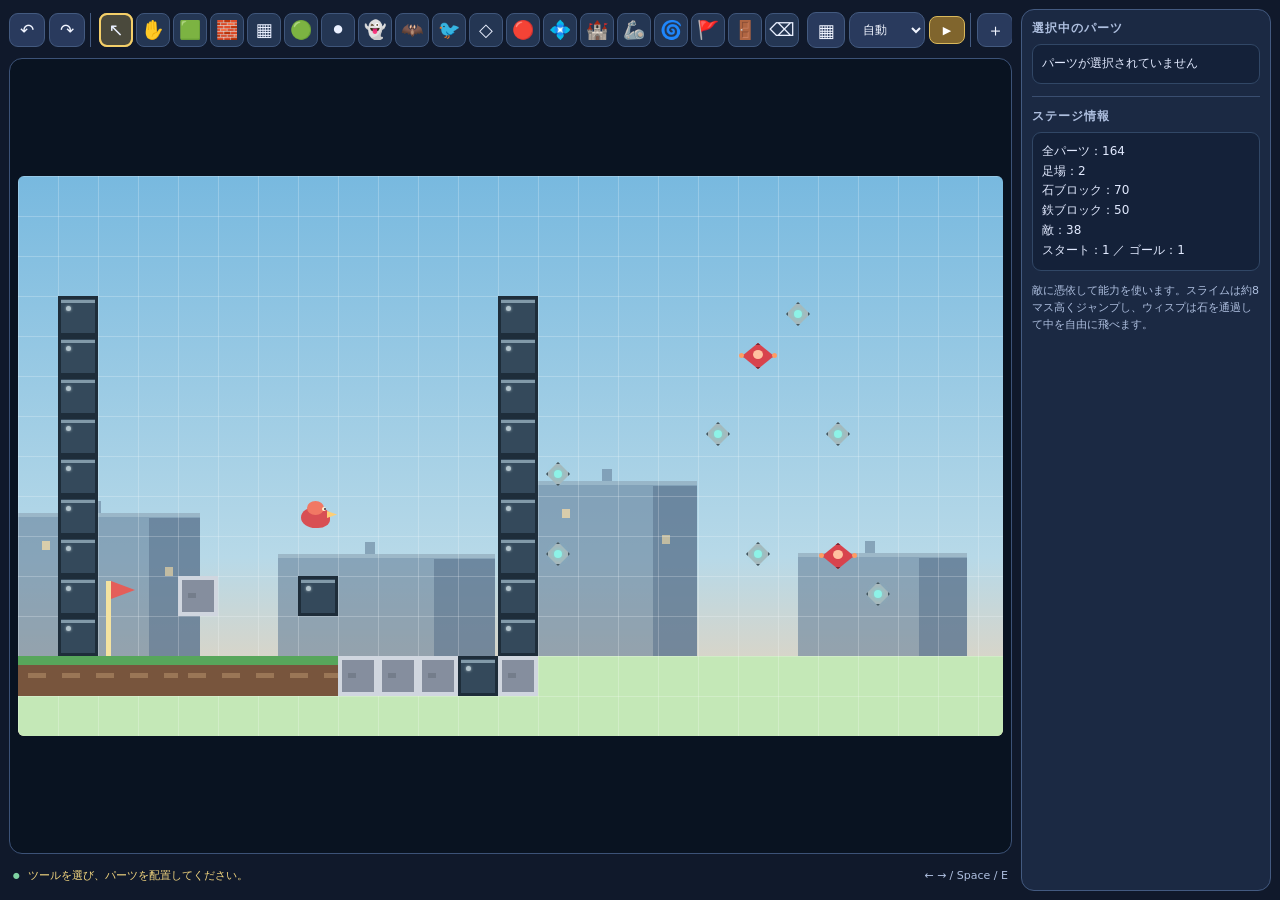
==== stage_editor.html @ 039266ab "壁の当たり判定、敵の追加" ====
<!DOCTYPE html>
<html lang="ja">
<head>
<meta charset="UTF-8">
<meta name="viewport" content="width=device-width,initial-scale=1,viewport-fit=cover">
<meta name="theme-color" content="#111a2d">
<title>ステージエディタ</title>
<style>
:root{
 --bg:#10192b;--panel:#1b2943;--panel2:#293a5d;--line:#435a80;--text:#f1f5ff;--muted:#aebfdf;
 --accent:#f4cf69;--accent-soft:#55492b;--danger:#a65c68;--toolbar-h:42px;--tool-size:54px;
}
*{box-sizing:border-box}
html,body{margin:0;width:100%;height:100%;min-height:100%;overflow:hidden;background:var(--bg);color:var(--text);font-family:system-ui,-apple-system,"Segoe UI",sans-serif;overscroll-behavior:none}
.layout{height:100vh;height:100dvh;height:var(--app-height,100vh)}
button,.filelabel,select,input{font:inherit}
button,.filelabel,select{background:var(--panel2);border:1px solid var(--line);color:var(--text);border-radius:10px;cursor:pointer; -webkit-tap-highlight-color:transparent}
button{display:inline-flex;align-items:center;justify-content:center;gap:7px;min-height:38px;padding:7px 11px;touch-action:manipulation}
button:hover,.filelabel:hover{background:#3a5079}
button:active{transform:translateY(1px)}
button.primary{background:#80652d;border-color:#d9b85b;color:#fff}
button.danger{border-color:var(--danger);color:#ffd9df}
button:disabled{opacity:.38;cursor:default}
select{padding:7px 9px;min-height:36px}
.icon-btn{width:40px;height:40px;padding:0;font-size:19px;border-radius:11px}
.icon-btn.primary{background:#80652d}
.layout{height:100vh;height:100dvh;height:var(--app-height,100vh);display:grid;grid-template-columns:minmax(0,1fr) 250px;gap:9px;padding:9px;max-width:1800px;margin:0 auto;min-height:0}
.panel{background:var(--panel);border:1px solid var(--line);border-radius:13px;padding:10px;min-width:0;min-height:0}
.panel h2{font-size:11px;letter-spacing:.08em;text-transform:uppercase;color:var(--muted);margin:2px 0 3px;text-align:center}
.tool-strip{display:flex;align-items:center;gap:3px;flex:0 0 auto;min-width:0;overflow-x:auto;overflow-y:hidden;scrollbar-width:none;overscroll-behavior-x:contain;padding:0 3px}
.tool-strip::-webkit-scrollbar{display:none}
.tool{width:34px;height:34px;min-height:34px;flex:none;padding:0;border-radius:8px;gap:0;font-size:17px;color:#eaf0ff;background:#243653;border-color:#3f567b}
.tool-icon{font-size:18px;line-height:1;display:block}
.tool.active{outline:2px solid var(--accent);outline-offset:-2px;background:#4a493c;border-color:#b89a4e;box-shadow:0 0 0 1px #b89a4e inset}
.workspace{display:grid;grid-template-rows:42px minmax(0,1fr) 30px;gap:7px;min-width:0;min-height:0}
.workspace-toolbar{display:flex;align-items:center;gap:5px;min-width:0;flex-wrap:nowrap;overflow-x:auto;overflow-y:hidden;scrollbar-width:none;overscroll-behavior-x:contain}
.workspace-toolbar::-webkit-scrollbar{display:none}
.workspace-toolbar>*{flex:none}
.workspace-toolbar .icon-btn{width:36px;height:34px;min-height:34px;font-size:17px;border-radius:9px;flex:none}
.toolbar-group{display:flex;align-items:center;gap:4px;flex:none}
.history-group{padding-right:5px;border-right:1px solid #435a80}
.view-controls{gap:4px}
.utility-actions{gap:3px;padding-left:6px;border-left:1px solid #435a80}
.zoom-select{font-size:12px;min-width:76px}
.grid-toggle{height:36px;width:38px;border:1px solid var(--line);border-radius:9px;display:grid;place-items:center;background:var(--panel2);cursor:pointer;position:relative;font-size:18px}
.grid-toggle input{position:absolute;opacity:0;width:1px;height:1px}
.grid-toggle:has(input:not(:checked)){opacity:.5}
.canvas-wrap{background:#091321;border:1px solid #3c5277;border-radius:13px;padding:8px;overflow:hidden;min-height:0;display:flex;align-items:flex-start;justify-content:flex-start;position:relative;touch-action:none;}
.canvas-wrap.test-mode{padding:0;align-items:center;justify-content:center;background:#08111f}
.canvas-wrap.test-mode canvas{margin:0!important;cursor:default;border-radius:6px}
canvas{display:block;max-width:none;image-rendering:pixelated;border-radius:6px;touch-action:none;cursor:crosshair;flex:none}
#editorDom{display:block;position:relative;max-width:none;flex:none;overflow:hidden;border-radius:6px;background:linear-gradient(180deg,#78b9df 0%,#b7d9e8 68%,#f0d2b2 100%);touch-action:none;user-select:none;-webkit-user-select:none;isolation:isolate}
#editorBootMessage{position:absolute;inset:0;display:flex;align-items:center;justify-content:center;color:#17324a;font-size:14px;font-weight:700;text-shadow:0 1px 0 #ffffff88;pointer-events:none}
.editor-world{position:absolute;left:0;top:0;transform-origin:0 0;pointer-events:none}
.editor-shape{position:absolute;box-sizing:border-box;pointer-events:none}
.canvas-wrap:not(.test-mode) canvas{display:none}
.canvas-wrap:not(.test-mode) #editorDom{display:block}
.canvas-wrap.test-mode canvas{display:block}
.canvas-wrap.test-mode #editorDom{display:none}
#notice{height:30px;min-width:0;display:flex;align-items:center;gap:8px;color:#f4d77f;font-size:11px;line-height:1.2;padding:0 4px;overflow:hidden}
#notice:before{content:"●";font-size:8px;color:#7fd3a3;flex:none}
.status-right{margin-left:auto;display:flex;align-items:center;gap:6px;flex:none}
.status-right .small{white-space:nowrap}
#testBtn,#stopTestBtn{min-height:28px;height:28px;padding:3px 10px;font-size:11px;border-radius:8px;white-space:nowrap}
#stopTestBtn{background:#b93648;border-color:#f07886;color:#fff;box-shadow:0 0 0 1px #7f2634 inset}
#stopTestBtn:hover{background:#d1495b;border-color:#ff9aa4}
#stopTestBtn:active{background:#982b3c}
.right{display:flex;flex-direction:column;gap:12px;overflow:auto}
.layout.inspector-collapsed{grid-template-columns:minmax(0,1fr) 0}
.layout.inspector-collapsed .right{display:none}
.right h2{text-align:left;font-size:12px;margin:0 0 7px}
.stat{background:#142139;border:1px solid #314766;border-radius:9px;padding:9px;margin-top:6px;font-size:12px;line-height:1.65;color:#e2eaff}
.section{padding-top:11px;border-top:1px solid #3a4e70}
.small{font-size:11px;color:var(--muted);line-height:1.55}
input[type=number],input[type=text]{width:100%;background:#101b30;color:#fff;border:1px solid var(--line);border-radius:8px;padding:9px;min-height:38px}
label.field{display:block;font-size:11px;color:var(--muted);margin:10px 0 4px}
.settings-panel{position:fixed;z-index:30;top:calc(var(--toolbar-h) + 8px);left:12px;width:290px;max-height:calc(100vh - var(--toolbar-h) - 24px);max-height:calc(100dvh - var(--toolbar-h) - 24px);overflow:auto;box-shadow:0 14px 46px #0009;display:none}
body.settings-open .settings-panel{display:block}
.settings-panel h2{text-align:left;font-size:13px;margin:0 0 10px;color:var(--text)}
.setting-actions{display:grid;grid-template-columns:1fr;gap:7px;margin-top:9px}
#resizeBtn{width:100%}
#editorHelp{margin-top:14px;padding-top:12px;border-top:1px solid #3a4e70}
#editorHelp p{margin:0}
.hidden{display:none!important}
.sr-only{position:absolute!important;width:1px!important;height:1px!important;padding:0!important;margin:-1px!important;overflow:hidden!important;clip:rect(0,0,0,0)!important;white-space:nowrap!important;border:0!important}
.touch-controls{display:none;position:fixed;z-index:25;left:10px;right:10px;bottom:calc(48px + env(safe-area-inset-bottom));justify-content:space-between;pointer-events:none}
.touch-controls button{pointer-events:auto;width:49px;height:48px;min-height:48px;border-radius:14px;background:#182945eF;border-color:#7188b0;font-size:19px;box-shadow:0 4px 14px #0006}
.touch-controls .move-pad{display:flex;flex-direction:column;gap:5px}
.touch-controls .move-row{display:flex;gap:7px}
.touch-controls .action-pad{display:flex;gap:7px}
body.touch-device .touch-controls:not(.hidden){display:flex}
@media(max-width:1050px) and (min-width:701px){.layout{grid-template-columns:minmax(0,1fr) 215px;gap:7px;padding:7px}.right{padding:9px}}
@media(max-width:700px), (orientation:landscape) and (max-height:520px){
 :root{--toolbar-h:40px}
 .icon-btn{width:36px;height:36px;min-height:36px;border-radius:9px;font-size:17px}
 .layout{height:100dvh;grid-template-columns:minmax(0,1fr);grid-template-rows:minmax(0,1fr);grid-template-areas:"workspace";gap:0;padding:0;max-width:none}
 .workspace{grid-area:workspace;grid-template-rows:40px minmax(0,1fr) 31px;gap:4px;padding:5px 6px 3px}
 .workspace-toolbar{gap:3px}
 .workspace-toolbar .icon-btn{width:31px;height:31px;min-height:31px;font-size:15px}
 .history-group{padding-right:3px;gap:2px}
 .tool-strip{gap:2px;padding:0 2px}
 .tool{width:29px;height:30px;min-height:30px;border-radius:7px}
 .tool-icon{font-size:16px}
 .view-controls{gap:3px}
 .zoom-select{height:34px;min-height:34px;min-width:67px;padding:5px 6px;font-size:11px}
 .grid-toggle{width:34px;height:34px;font-size:16px}
 .canvas-wrap{border-radius:9px;padding:5px;justify-content:flex-start;align-items:center}
 #notice{height:31px;font-size:10px;padding:0 2px;gap:5px}
 #testBtn,#stopTestBtn{height:27px;min-height:27px;padding:2px 7px;font-size:10px}
 .status-right .small{display:none}
 .right{display:none;position:fixed;z-index:35;top:calc(var(--toolbar-h) + 8px);right:8px;bottom:calc(78px + env(safe-area-inset-bottom));left:8px;border-radius:14px;padding:14px;box-shadow:0 18px 50px #000a;background:#1b2943;overflow:auto}
 body.inspector-open .right{display:flex}
 .settings-panel{top:calc(var(--toolbar-h) + 8px);left:8px;right:8px;bottom:calc(78px + env(safe-area-inset-bottom));width:auto;max-height:none;border-radius:14px;padding:14px}
 body.inspector-open .settings-panel{display:none}
 body.settings-open .right{display:none}
 .touch-controls{position:fixed;z-index:25;left:10px;right:10px;bottom:calc(80px + env(safe-area-inset-bottom));display:flex;justify-content:space-between;pointer-events:none}
 .touch-controls button{pointer-events:auto;width:49px;height:48px;min-height:48px;border-radius:14px;background:#182945eF;border-color:#7188b0;font-size:19px;box-shadow:0 4px 14px #0006}
 .touch-controls .move-pad{display:flex;flex-direction:column;gap:5px}.touch-controls .move-row{display:flex;gap:7px}
 .touch-controls .action-pad{display:flex;gap:7px}
}

@media (orientation:landscape) and (max-height:520px){
 :root{--toolbar-h:34px;--tool-size:52px}
 .icon-btn{width:32px;height:32px;min-height:32px;font-size:15px}
 .layout{grid-template-rows:minmax(0,1fr)}
 .workspace{grid-template-rows:34px minmax(0,1fr) 24px;gap:3px;padding:3px 5px 2px}
 .workspace-toolbar .icon-btn{width:29px;height:29px;min-height:29px;font-size:14px}
 .history-group{padding-right:2px;gap:2px}
 .tool-strip{gap:2px;padding:0 1px}
 .tool{width:27px;height:28px;min-height:28px;border-radius:6px}
 .tool-icon{font-size:15px}
 .zoom-select{height:31px;min-height:31px;min-width:62px;font-size:10px}
 .grid-toggle{width:31px;height:31px;font-size:15px}
 .canvas-wrap{padding:4px;border-radius:8px;align-items:flex-start;justify-content:flex-start}
 #notice{height:24px;font-size:9px}
 #testBtn,#stopTestBtn{height:24px;min-height:24px;padding:2px 6px;font-size:9px}
 .right{bottom:calc(65px + env(safe-area-inset-bottom))}
 .settings-panel{bottom:calc(65px + env(safe-area-inset-bottom))}
 .touch-controls{bottom:calc(64px + env(safe-area-inset-bottom))}
 .touch-controls button{width:43px;height:42px;min-height:42px;font-size:17px}
}
@media(max-width:370px){.toolbar-group{gap:2px}.zoom-select{min-width:57px;padding-left:4px;padding-right:4px}.utility-actions{gap:2px;padding-left:4px}}
</style>
</head>
<body>
<main class="layout" id="layoutRoot">
 <section class="workspace">
  <div class="workspace-toolbar">
   <div class="toolbar-group history-group">
    <button id="undoBtn" class="icon-btn" title="元に戻す" aria-label="元に戻す">↶</button>
    <button id="redoBtn" class="icon-btn" title="やり直す" aria-label="やり直す">↷</button>
   </div>
   <div class="tool-strip" id="tools" role="toolbar" aria-label="配置ツール">
   <button class="tool tool-icon-btn active" data-tool="select" title="選択・移動" aria-label="選択・移動"><span class="tool-icon">↖</span><span class="sr-only">選択</span></button>
   <button class="tool tool-icon-btn" data-tool="hand" title="キャンバス移動" aria-label="キャンバス移動"><span class="tool-icon">✋</span><span class="sr-only">移動</span></button>
   <button class="tool tool-icon-btn" data-tool="platform" title="地面・足場" aria-label="地面・足場"><span class="tool-icon">🟩</span><span class="sr-only">足場</span></button>
   <button class="tool tool-icon-btn" data-tool="stone" title="石ブロック" aria-label="石ブロック"><span class="tool-icon">🧱</span><span class="sr-only">石</span></button><button class="tool tool-icon-btn" data-tool="bossWall" title="鉄ブロック" aria-label="鉄ブロック"><span class="tool-icon">▦</span><span class="sr-only">鉄ブロック</span></button>
   <button class="tool tool-icon-btn" data-tool="beetle" title="スライム（味方）" aria-label="スライム"><span class="tool-icon">🟢</span><span class="sr-only">スライム</span></button><button class="tool tool-icon-btn" data-tool="enemySlime" title="敵スライム" aria-label="敵スライム"><span class="tool-icon">⚫</span><span class="sr-only">敵スライム</span></button>
   <button class="tool tool-icon-btn" data-tool="wisp" title="ウィスプ（味方）" aria-label="ウィスプ"><span class="tool-icon">👻</span><span class="sr-only">ウィスプ</span></button><button class="tool tool-icon-btn" data-tool="bat" title="コウモリ" aria-label="コウモリ"><span class="tool-icon">🦇</span><span class="sr-only">コウモリ</span></button><button class="tool tool-icon-btn" data-tool="bird" title="赤い鳥" aria-label="赤い鳥"><span class="tool-icon">🐦</span><span class="sr-only">赤い鳥</span></button><button class="tool tool-icon-btn" data-tool="drone" title="ドローン" aria-label="ドローン"><span class="tool-icon">◇</span><span class="sr-only">ドローン</span></button><button class="tool tool-icon-btn" data-tool="redDrone" title="赤色ドローン" aria-label="赤色ドローン"><span class="tool-icon">🔴</span><span class="sr-only">赤ドローン</span></button><button class="tool tool-icon-btn" data-tool="bigDrone" title="大型ドローン" aria-label="大型ドローン"><span class="tool-icon">💠</span><span class="sr-only">大型ドローン</span></button><button class="tool tool-icon-btn" data-tool="boss" title="ボス：機械要塞" aria-label="ボス：機械要塞"><span class="tool-icon">🏰</span><span class="sr-only">機械要塞ボス</span></button><button class="tool tool-icon-btn" data-tool="armorBoss" title="ボス：アーマー" aria-label="ボス：アーマー"><span class="tool-icon">🦾</span><span class="sr-only">アーマー</span></button><button class="tool tool-icon-btn" data-tool="bossDoor" title="ボス部屋の入口" aria-label="ボス部屋の入口"><span class="tool-icon">🌀</span><span class="sr-only">ボス入口</span></button>
   <button class="tool tool-icon-btn" data-tool="start" title="スタート" aria-label="スタート"><span class="tool-icon">🚩</span><span class="sr-only">開始</span></button>
   <button class="tool tool-icon-btn" data-tool="goal" title="ゴール" aria-label="ゴール"><span class="tool-icon">🚪</span><span class="sr-only">ゴール</span></button>
   <button class="tool tool-icon-btn" data-tool="erase" title="消しゴム" aria-label="消しゴム"><span class="tool-icon">⌫</span><span class="sr-only">削除</span></button>
  
   </div>
   <div class="toolbar-group view-controls">
    <label class="grid-toggle" title="グリッド表示" aria-label="グリッド表示">▦<input id="gridToggle" type="checkbox" checked></label>
    <select id="zoom" class="zoom-select" aria-label="表示倍率"><option value="auto">自動</option><option value="1">100%</option><option value="0.8">80%</option><option value="0.6">60%</option></select>
    <button id="testBtn" class="icon-btn primary" title="テストプレイ" aria-label="テストプレイ">▶</button>
    <button id="stopTestBtn" class="icon-btn hidden" title="編集に戻る" aria-label="編集に戻る">■</button>
   </div>
   <div class="toolbar-group utility-actions" aria-label="ステージ操作">
    <button id="newBtn" class="icon-btn" title="新規ステージ" aria-label="新規ステージ">＋</button>
    <button id="loadTrigger" class="icon-btn" title="JSONを読み込む" aria-label="JSONを読み込む">📂</button>
    <button id="saveBtn" class="icon-btn primary" title="JSONを書き出す" aria-label="JSONを書き出す">💾</button>
    <button id="settingsToggle" class="icon-btn" title="ステージ設定" aria-label="ステージ設定">⚙</button>
    <button id="inspectorToggle" class="icon-btn" title="パーツ情報" aria-label="パーツ情報">▤</button>
   </div>
   <input id="loadFile" type="file" accept=".json,application/json" class="hidden">
  </div>
  <div class="canvas-wrap" id="canvasWrap">
   <canvas id="editor" width="600" height="560" aria-hidden="true"></canvas>
   <div id="editorDom" role="img" aria-label="ステージ編集キャンバス">
    <div id="editorBootMessage">ステージを読み込んでいます…</div>
   </div>
  </div>
  <div id="notice"><span id="noticeText">ツールを選び、パーツを配置してください。</span><div class="status-right"><span class="small">← → / Space / E</span></div></div>
 </section>
 <aside class="panel right" id="inspectorPanel">
  <div>
   <h2>選択中のパーツ</h2>
   <div id="selectionInfo" class="stat">パーツが選択されていません</div>
   <div id="props" class="hidden">
    <label class="field" for="propX">X座標（マス）</label><input type="number" id="propX" min="0">
    <label class="field" for="propY">Y座標（マス）</label><input type="number" id="propY" min="0">
    <label class="field" for="propW">横幅（マス）</label><input type="number" id="propW" min="1">
    <label class="field" for="propH">高さ（マス）</label><input type="number" id="propH" min="1">
    <button id="applyProps" style="width:100%;margin-top:9px">変更を適用</button>
    <button id="deleteSelected" class="danger" style="width:100%;margin-top:7px">このパーツを削除</button>
   </div>
  </div>
  <div class="section"><h2>ステージ情報</h2><div class="stat" id="stats"></div>
   <p class="small">敵に憑依して能力を使います。スライムは約8マス高くジャンプし、ウィスプは石を通過して中を自由に飛べます。</p>
  </div>
 </aside>
</main>
<aside class="panel settings-panel" id="settingsPanel">
 <h2>ステージ設定</h2>
 <label class="field" for="stageName">ステージ名</label><input id="stageName" type="text" value="空中" maxlength="40">
 <label class="field" for="worldWidth">横幅（マス）</label><input id="worldWidth" type="number" min="30" max="150" value="150">
 <div class="setting-actions"><button id="resizeBtn">横幅を適用</button></div>
 <div id="editorHelp"><h2>編集のヒント</h2><p class="small">足場・ブロック・敵を選んでタップすると配置。選択ツールでパーツをドラッグして移動。空白部分をドラッグすると画面をスクロールできます。スタートとゴールは各1つです。</p></div>
</aside>
<div class="touch-controls hidden" id="touchControls" aria-label="テストプレイ操作">
 <div class="move-pad"><div class="move-row"><button data-key="ArrowLeft" aria-label="左">◀</button><button data-key="ArrowRight" aria-label="右">▶</button></div><div class="move-row"><button data-key="ArrowUp" aria-label="上">▲</button><button data-key="ArrowDown" aria-label="下">▼</button></div></div>
 <div class="action-pad"><button data-key="KeyE" aria-label="憑依">E</button><button data-key="Space" aria-label="向き固定／ジャンプ">⤒</button></div>
</div>
<script>
(()=>{
const cv=document.getElementById('editor'),wrap=document.getElementById('canvasWrap'),editorDom=document.getElementById('editorDom'),CELL=40,ROWS=14;
let ctx=null,editorBooted=false;
let editorViewportWidth=600;
const $=id=>document.getElementById(id);
// Touch controls follow input capability, not viewport width or desktop-mode user-agent hints.
const touchMedia=window.matchMedia?window.matchMedia('(any-pointer: coarse)'):null;
const hasTouchInput=Number(navigator.maxTouchPoints||0)>0||('ontouchstart' in window)||!!(touchMedia&&touchMedia.matches);
if(hasTouchInput)document.body.classList.add('touch-device');
// Learn the input type at runtime too, for tablets/WebViews that report touch capability late.
window.addEventListener('pointerdown',e=>{if(e.pointerType==='touch')document.body.classList.add('touch-device');},{passive:true});
window.addEventListener('touchstart',()=>document.body.classList.add('touch-device'),{passive:true,once:true});
let cols=150,tool='select',items=[],selected=null,drag=null,pan=null,history=[],future=[],test=false,keys={},cam=0,camY=0,effectiveZoom=1,cameraTouched=false;
// Test play mirrors the shipped game runtime (960x540 world viewport).
const GAME_W=960,GAME_H=540,GAME_FALL_ZONE_Y=12*CELL;let gameWorldW=3000,gamePlatforms=[],gameBlocks=[],gameEnemies=[],gameDecorations=[],gamePlayer=null,gamePossessed=null,gameGoal=null,gameBossDoors=[],gameBossBounds=null,gameInBossRoom=false,gameRoomEntryTimer=0,gameStart={x:70,y:420},gameCamera=0,gameWon=false,gameHintTimer=0,gameShots=[],gameEnemyShots=[],gameBlastEffects=[],gameFireTimer=0,gameAccumulator=0,gamePreviousTimestamp=null,gameMessage='敵の近くで E / 憑依',gameStageTitle='空中';
const defaults=()=>[
  {
    "id": 14,
    "type": "drone",
    "x": 51,
    "y": 6,
    "w": 1,
    "h": 1
  },
  {
    "id": 15,
    "type": "start",
    "x": 2,
    "y": 10,
    "w": 1,
    "h": 2
  },
  {
    "id": 17,
    "type": "platform",
    "x": 0,
    "y": 12,
    "w": 4,
    "h": 1
  },
  {
    "id": 18,
    "type": "platform",
    "x": 4,
    "y": 12,
    "w": 4,
    "h": 1
  },
  {
    "id": 19,
    "type": "bird",
    "x": 7,
    "y": 8,
    "w": 1,
    "h": 1
  },
  {
    "id": 21,
    "type": "drone",
    "x": 13,
    "y": 7,
    "w": 1,
    "h": 1
  },
  {
    "id": 23,
    "type": "drone",
    "x": 13,
    "y": 9,
    "w": 1,
    "h": 1
  },
  {
    "id": 24,
    "type": "drone",
    "x": 19,
    "y": 3,
    "w": 1,
    "h": 1
  },
  {
    "id": 25,
    "type": "drone",
    "x": 20,
    "y": 6,
    "w": 1,
    "h": 1
  },
  {
    "id": 26,
    "type": "drone",
    "x": 17,
    "y": 6,
    "w": 1,
    "h": 1
  },
  {
    "id": 27,
    "type": "drone",
    "x": 18,
    "y": 9,
    "w": 1,
    "h": 1
  },
  {
    "id": 28,
    "type": "drone",
    "x": 21,
    "y": 10,
    "w": 1,
    "h": 1
  },
  {
    "id": 31,
    "type": "stone",
    "x": 25,
    "y": 11,
    "w": 1,
    "h": 1
  },
  {
    "id": 32,
    "type": "stone",
    "x": 25,
    "y": 12,
    "w": 1,
    "h": 1
  },
  {
    "id": 33,
    "type": "stone",
    "x": 25,
    "y": 10,
    "w": 1,
    "h": 1
  },
  {
    "id": 34,
    "type": "stone",
    "x": 25,
    "y": 9,
    "w": 1,
    "h": 1
  },
  {
    "id": 35,
    "type": "stone",
    "x": 25,
    "y": 8,
    "w": 1,
    "h": 1
  },
  {
    "id": 36,
    "type": "stone",
    "x": 25,
    "y": 7,
    "w": 1,
    "h": 1
  },
  {
    "id": 37,
    "type": "stone",
    "x": 25,
    "y": 6,
    "w": 1,
    "h": 1
  },
  {
    "id": 38,
    "type": "stone",
    "x": 25,
    "y": 3,
    "w": 1,
    "h": 1
  },
  {
    "id": 39,
    "type": "stone",
    "x": 25,
    "y": 2,
    "w": 1,
    "h": 1
  },
  {
    "id": 40,
    "type": "stone",
    "x": 25,
    "y": 0,
    "w": 1,
    "h": 1
  },
  {
    "id": 41,
    "type": "stone",
    "x": 25,
    "y": 1,
    "w": 1,
    "h": 1
  },
  {
    "id": 42,
    "type": "stone",
    "x": 28,
    "y": 1,
    "w": 1,
    "h": 1
  },
  {
    "id": 43,
    "type": "stone",
    "x": 29,
    "y": 1,
    "w": 1,
    "h": 1
  },
  {
    "id": 44,
    "type": "stone",
    "x": 30,
    "y": 1,
    "w": 1,
    "h": 1
  },
  {
    "id": 45,
    "type": "stone",
    "x": 28,
    "y": 2,
    "w": 1,
    "h": 1
  },
  {
    "id": 46,
    "type": "stone",
    "x": 28,
    "y": 4,
    "w": 1,
    "h": 1
  },
  {
    "id": 47,
    "type": "stone",
    "x": 28,
    "y": 5,
    "w": 1,
    "h": 1
  },
  {
    "id": 48,
    "type": "stone",
    "x": 28,
    "y": 6,
    "w": 1,
    "h": 1
  },
  {
    "id": 49,
    "type": "stone",
    "x": 28,
    "y": 7,
    "w": 1,
    "h": 1
  },
  {
    "id": 50,
    "type": "stone",
    "x": 25,
    "y": 13,
    "w": 1,
    "h": 1
  },
  {
    "id": 51,
    "type": "stone",
    "x": 28,
    "y": 13,
    "w": 1,
    "h": 1
  },
  {
    "id": 52,
    "type": "stone",
    "x": 28,
    "y": 12,
    "w": 1,
    "h": 1
  },
  {
    "id": 53,
    "type": "stone",
    "x": 28,
    "y": 11,
    "w": 1,
    "h": 1
  },
  {
    "id": 54,
    "type": "stone",
    "x": 34,
    "y": 13,
    "w": 1,
    "h": 1
  },
  {
    "id": 55,
    "type": "stone",
    "x": 34,
    "y": 12,
    "w": 1,
    "h": 1
  },
  {
    "id": 56,
    "type": "stone",
    "x": 34,
    "y": 11,
    "w": 1,
    "h": 1
  },
  {
    "id": 57,
    "type": "stone",
    "x": 34,
    "y": 9,
    "w": 1,
    "h": 1
  },
  {
    "id": 58,
    "type": "stone",
    "x": 34,
    "y": 10,
    "w": 1,
    "h": 1
  },
  {
    "id": 59,
    "type": "stone",
    "x": 34,
    "y": 9,
    "w": 1,
    "h": 1
  },
  {
    "id": 60,
    "type": "stone",
    "x": 34,
    "y": 7,
    "w": 1,
    "h": 1
  },
  {
    "id": 61,
    "type": "stone",
    "x": 34,
    "y": 8,
    "w": 1,
    "h": 1
  },
  {
    "id": 62,
    "type": "stone",
    "x": 34,
    "y": 6,
    "w": 1,
    "h": 1
  },
  {
    "id": 63,
    "type": "stone",
    "x": 34,
    "y": 5,
    "w": 1,
    "h": 1
  },
  {
    "id": 64,
    "type": "stone",
    "x": 31,
    "y": 1,
    "w": 1,
    "h": 1
  },
  {
    "id": 65,
    "type": "stone",
    "x": 32,
    "y": 1,
    "w": 1,
    "h": 1
  },
  {
    "id": 66,
    "type": "stone",
    "x": 33,
    "y": 0,
    "w": 1,
    "h": 1
  },
  {
    "id": 67,
    "type": "stone",
    "x": 33,
    "y": 1,
    "w": 1,
    "h": 1
  },
  {
    "id": 68,
    "type": "stone",
    "x": 40,
    "y": 6,
    "w": 1,
    "h": 1
  },
  {
    "id": 69,
    "type": "stone",
    "x": 40,
    "y": 7,
    "w": 1,
    "h": 1
  },
  {
    "id": 70,
    "type": "stone",
    "x": 40,
    "y": 8,
    "w": 1,
    "h": 1
  },
  {
    "id": 71,
    "type": "stone",
    "x": 40,
    "y": 9,
    "w": 1,
    "h": 1
  },
  {
    "id": 72,
    "type": "stone",
    "x": 40,
    "y": 9,
    "w": 1,
    "h": 1
  },
  {
    "id": 73,
    "type": "stone",
    "x": 40,
    "y": 10,
    "w": 1,
    "h": 1
  },
  {
    "id": 74,
    "type": "stone",
    "x": 40,
    "y": 5,
    "w": 1,
    "h": 1
  },
  {
    "id": 75,
    "type": "stone",
    "x": 40,
    "y": 0,
    "w": 1,
    "h": 1
  },
  {
    "id": 76,
    "type": "stone",
    "x": 40,
    "y": 1,
    "w": 1,
    "h": 1
  },
  {
    "id": 77,
    "type": "stone",
    "x": 40,
    "y": 2,
    "w": 1,
    "h": 1
  },
  {
    "id": 78,
    "type": "stone",
    "x": 40,
    "y": 3,
    "w": 1,
    "h": 1
  },
  {
    "id": 79,
    "type": "stone",
    "x": 40,
    "y": 4,
    "w": 1,
    "h": 1
  },
  {
    "id": 81,
    "type": "drone",
    "x": 29,
    "y": 3,
    "w": 1,
    "h": 1
  },
  {
    "id": 82,
    "type": "drone",
    "x": 29,
    "y": 9,
    "w": 1,
    "h": 1
  },
  {
    "id": 83,
    "type": "drone",
    "x": 31,
    "y": 8,
    "w": 1,
    "h": 1
  },
  {
    "id": 84,
    "type": "drone",
    "x": 32,
    "y": 6,
    "w": 1,
    "h": 1
  },
  {
    "id": 86,
    "type": "drone",
    "x": 33,
    "y": 4,
    "w": 1,
    "h": 1
  },
  {
    "id": 87,
    "type": "drone",
    "x": 39,
    "y": 4,
    "w": 1,
    "h": 1
  },
  {
    "id": 88,
    "type": "drone",
    "x": 37,
    "y": 6,
    "w": 1,
    "h": 1
  },
  {
    "id": 89,
    "type": "drone",
    "x": 38,
    "y": 8,
    "w": 1,
    "h": 1
  },
  {
    "id": 93,
    "type": "drone",
    "x": 47,
    "y": 4,
    "w": 1,
    "h": 1
  },
  {
    "id": 94,
    "type": "drone",
    "x": 49,
    "y": 9,
    "w": 1,
    "h": 1
  },
  {
    "id": 95,
    "type": "drone",
    "x": 47,
    "y": 8,
    "w": 1,
    "h": 1
  },
  {
    "id": 96,
    "type": "drone",
    "x": 50,
    "y": 4,
    "w": 1,
    "h": 1
  },
  {
    "id": 99,
    "type": "drone",
    "x": 53,
    "y": 8,
    "w": 1,
    "h": 1
  },
  {
    "id": 103,
    "type": "drone",
    "x": 55,
    "y": 9,
    "w": 1,
    "h": 1
  },
  {
    "id": 104,
    "type": "drone",
    "x": 52,
    "y": 10,
    "w": 1,
    "h": 1
  },
  {
    "id": 105,
    "type": "drone",
    "x": 50,
    "y": 12,
    "w": 1,
    "h": 1
  },
  {
    "id": 107,
    "type": "stone",
    "x": 41,
    "y": 4,
    "w": 1,
    "h": 1
  },
  {
    "id": 108,
    "type": "stone",
    "x": 42,
    "y": 4,
    "w": 1,
    "h": 1
  },
  {
    "id": 109,
    "type": "stone",
    "x": 43,
    "y": 4,
    "w": 1,
    "h": 1
  },
  {
    "id": 110,
    "type": "stone",
    "x": 44,
    "y": 4,
    "w": 1,
    "h": 1
  },
  {
    "id": 111,
    "type": "stone",
    "x": 58,
    "y": 1,
    "w": 1,
    "h": 1
  },
  {
    "id": 112,
    "type": "stone",
    "x": 58,
    "y": 2,
    "w": 1,
    "h": 1
  },
  {
    "id": 113,
    "type": "stone",
    "x": 58,
    "y": 3,
    "w": 1,
    "h": 1
  },
  {
    "id": 119,
    "type": "stone",
    "x": 58,
    "y": 8,
    "w": 1,
    "h": 1
  },
  {
    "id": 120,
    "type": "stone",
    "x": 58,
    "y": 9,
    "w": 1,
    "h": 1
  },
  {
    "id": 121,
    "type": "stone",
    "x": 58,
    "y": 10,
    "w": 1,
    "h": 1
  },
  {
    "id": 122,
    "type": "stone",
    "x": 58,
    "y": 12,
    "w": 1,
    "h": 1
  },
  {
    "id": 123,
    "type": "stone",
    "x": 58,
    "y": 13,
    "w": 1,
    "h": 1
  },
  {
    "id": 124,
    "type": "stone",
    "x": 58,
    "y": 11,
    "w": 1,
    "h": 1
  },
  {
    "id": 125,
    "type": "stone",
    "x": 58,
    "y": 0,
    "w": 1,
    "h": 1
  },
  {
    "id": 127,
    "type": "redDrone",
    "x": 18,
    "y": 4,
    "w": 1,
    "h": 1
  },
  {
    "id": 128,
    "type": "redDrone",
    "x": 20,
    "y": 9,
    "w": 1,
    "h": 1
  },
  {
    "id": 129,
    "type": "bigDrone",
    "x": 25,
    "y": 4,
    "w": 2,
    "h": 2
  },
  {
    "id": 130,
    "type": "redDrone",
    "x": 31,
    "y": 5,
    "w": 1,
    "h": 1
  },
  {
    "id": 131,
    "type": "redDrone",
    "x": 37,
    "y": 3,
    "w": 1,
    "h": 1
  },
  {
    "id": 132,
    "type": "bigDrone",
    "x": 40,
    "y": 11,
    "w": 2,
    "h": 2
  },
  {
    "id": 133,
    "type": "stone",
    "x": 40,
    "y": 13,
    "w": 1,
    "h": 1
  },
  {
    "id": 134,
    "type": "redDrone",
    "x": 51,
    "y": 3,
    "w": 1,
    "h": 1
  },
  {
    "id": 135,
    "type": "redDrone",
    "x": 51,
    "y": 7,
    "w": 1,
    "h": 1
  },
  {
    "id": 136,
    "type": "redDrone",
    "x": 48,
    "y": 11,
    "w": 1,
    "h": 1
  },
  {
    "id": 137,
    "type": "bigDrone",
    "x": 53,
    "y": 5,
    "w": 2,
    "h": 2
  },
  {
    "id": 138,
    "type": "bigDrone",
    "x": 58,
    "y": 4,
    "w": 2,
    "h": 2
  },
  {
    "id": 139,
    "type": "bigDrone",
    "x": 58,
    "y": 6,
    "w": 2,
    "h": 2
  },
  {
    "id": 143,
    "type": "bossWall",
    "x": 115,
    "y": 0,
    "w": 30,
    "h": 1
  },
  {
    "id": 144,
    "type": "bossWall",
    "x": 115,
    "y": 0,
    "w": 1,
    "h": 6
  },
  {
    "id": 146,
    "type": "bossWall",
    "x": 145,
    "y": 0,
    "w": 1,
    "h": 12
  },
  {
    "id": 152,
    "type": "bossDoor",
    "x": 68,
    "y": 9,
    "w": 2,
    "h": 3
  },
  {
    "id": 153,
    "type": "bossWall",
    "x": 71,
    "y": 11,
    "w": 1,
    "h": 1
  },
  {
    "id": 154,
    "type": "bossWall",
    "x": 71,
    "y": 10,
    "w": 1,
    "h": 1
  },
  {
    "id": 155,
    "type": "bossWall",
    "x": 71,
    "y": 9,
    "w": 1,
    "h": 1
  },
  {
    "id": 156,
    "type": "bossWall",
    "x": 71,
    "y": 8,
    "w": 1,
    "h": 1
  },
  {
    "id": 157,
    "type": "bossWall",
    "x": 71,
    "y": 7,
    "w": 1,
    "h": 1
  },
  {
    "id": 158,
    "type": "bossWall",
    "x": 71,
    "y": 6,
    "w": 1,
    "h": 1
  },
  {
    "id": 159,
    "type": "bossWall",
    "x": 71,
    "y": 5,
    "w": 1,
    "h": 1
  },
  {
    "id": 160,
    "type": "bossWall",
    "x": 71,
    "y": 0,
    "w": 1,
    "h": 1
  },
  {
    "id": 161,
    "type": "bossWall",
    "x": 71,
    "y": 1,
    "w": 1,
    "h": 1
  },
  {
    "id": 162,
    "type": "bossWall",
    "x": 71,
    "y": 2,
    "w": 1,
    "h": 1
  },
  {
    "id": 163,
    "type": "bossWall",
    "x": 71,
    "y": 3,
    "w": 1,
    "h": 1
  },
  {
    "id": 164,
    "type": "bossWall",
    "x": 71,
    "y": 4,
    "w": 1,
    "h": 1
  },
  {
    "id": 165,
    "type": "bossWall",
    "x": 115,
    "y": 6,
    "w": 1,
    "h": 1
  },
  {
    "id": 166,
    "type": "bossWall",
    "x": 115,
    "y": 8,
    "w": 1,
    "h": 1
  },
  {
    "id": 167,
    "type": "bossWall",
    "x": 115,
    "y": 9,
    "w": 1,
    "h": 1
  },
  {
    "id": 168,
    "type": "bossWall",
    "x": 115,
    "y": 7,
    "w": 1,
    "h": 1
  },
  {
    "id": 169,
    "type": "bossWall",
    "x": 115,
    "y": 10,
    "w": 1,
    "h": 1
  },
  {
    "id": 170,
    "type": "bossWall",
    "x": 115,
    "y": 11,
    "w": 1,
    "h": 1
  },
  {
    "id": 173,
    "type": "boss",
    "x": 129,
    "y": 5,
    "w": 4,
    "h": 4
  },
  {
    "id": 174,
    "type": "bossWall",
    "x": 115,
    "y": 12,
    "w": 1,
    "h": 1
  },
  {
    "id": 175,
    "type": "bossWall",
    "x": 115,
    "y": 13,
    "w": 1,
    "h": 1
  },
  {
    "id": 176,
    "type": "bossWall",
    "x": 145,
    "y": 12,
    "w": 1,
    "h": 1
  },
  {
    "id": 177,
    "type": "bossWall",
    "x": 145,
    "y": 13,
    "w": 1,
    "h": 1
  },
  {
    "id": 178,
    "type": "bossDoor",
    "x": 119,
    "y": 5,
    "w": 2,
    "h": 3
  },
  {
    "id": 179,
    "type": "goal",
    "x": 148,
    "y": 5,
    "w": 2,
    "h": 3
  },
  {
    "id": 186,
    "type": "bossWall",
    "x": 71,
    "y": 12,
    "w": 1,
    "h": 1
  },
  {
    "id": 187,
    "type": "bossWall",
    "x": 71,
    "y": 13,
    "w": 1,
    "h": 1
  },
  {
    "id": 189,
    "type": "bossWall",
    "x": 68,
    "y": 12,
    "w": 1,
    "h": 1
  },
  {
    "id": 190,
    "type": "bossWall",
    "x": 69,
    "y": 12,
    "w": 1,
    "h": 1
  },
  {
    "id": 191,
    "type": "bossWall",
    "x": 1,
    "y": 11,
    "w": 1,
    "h": 1
  },
  {
    "id": 192,
    "type": "bossWall",
    "x": 1,
    "y": 10,
    "w": 1,
    "h": 1
  },
  {
    "id": 193,
    "type": "bossWall",
    "x": 1,
    "y": 9,
    "w": 1,
    "h": 1
  },
  {
    "id": 194,
    "type": "bossWall",
    "x": 1,
    "y": 8,
    "w": 1,
    "h": 1
  },
  {
    "id": 195,
    "type": "bossWall",
    "x": 1,
    "y": 7,
    "w": 1,
    "h": 1
  },
  {
    "id": 196,
    "type": "bossWall",
    "x": 1,
    "y": 6,
    "w": 1,
    "h": 1
  },
  {
    "id": 197,
    "type": "bossWall",
    "x": 1,
    "y": 5,
    "w": 1,
    "h": 1
  },
  {
    "id": 198,
    "type": "bossWall",
    "x": 1,
    "y": 4,
    "w": 1,
    "h": 1
  },
  {
    "id": 199,
    "type": "bossWall",
    "x": 1,
    "y": 3,
    "w": 1,
    "h": 1
  },
  {
    "id": 200,
    "type": "stone",
    "x": 4,
    "y": 10,
    "w": 1,
    "h": 1
  },
  {
    "id": 202,
    "type": "bossWall",
    "x": 7,
    "y": 10,
    "w": 1,
    "h": 1
  },
  {
    "id": 203,
    "type": "stone",
    "x": 8,
    "y": 12,
    "w": 1,
    "h": 1
  },
  {
    "id": 204,
    "type": "stone",
    "x": 9,
    "y": 12,
    "w": 1,
    "h": 1
  },
  {
    "id": 205,
    "type": "stone",
    "x": 9,
    "y": 12,
    "w": 1,
    "h": 1
  },
  {
    "id": 206,
    "type": "stone",
    "x": 10,
    "y": 12,
    "w": 1,
    "h": 1
  },
  {
    "id": 207,
    "type": "stone",
    "x": 12,
    "y": 12,
    "w": 1,
    "h": 1
  },
  {
    "id": 208,
    "type": "bossWall",
    "x": 11,
    "y": 12,
    "w": 1,
    "h": 1
  },
  {
    "id": 209,
    "type": "bossWall",
    "x": 12,
    "y": 11,
    "w": 1,
    "h": 1
  },
  {
    "id": 210,
    "type": "bossWall",
    "x": 12,
    "y": 10,
    "w": 1,
    "h": 1
  },
  {
    "id": 211,
    "type": "bossWall",
    "x": 12,
    "y": 9,
    "w": 1,
    "h": 1
  },
  {
    "id": 212,
    "type": "bossWall",
    "x": 12,
    "y": 8,
    "w": 1,
    "h": 1
  },
  {
    "id": 213,
    "type": "bossWall",
    "x": 12,
    "y": 7,
    "w": 1,
    "h": 1
  },
  {
    "id": 214,
    "type": "bossWall",
    "x": 12,
    "y": 7,
    "w": 1,
    "h": 1
  },
  {
    "id": 215,
    "type": "bossWall",
    "x": 12,
    "y": 6,
    "w": 1,
    "h": 1
  },
  {
    "id": 216,
    "type": "bossWall",
    "x": 12,
    "y": 5,
    "w": 1,
    "h": 1
  },
  {
    "id": 217,
    "type": "bossWall",
    "x": 12,
    "y": 4,
    "w": 1,
    "h": 1
  },
  {
    "id": 218,
    "type": "bossWall",
    "x": 12,
    "y": 3,
    "w": 1,
    "h": 1
  }
];
items=defaults();let nextId=219;191;
function snapshot(){history.push(JSON.stringify(items));if(history.length>60)history.shift();future=[];}
function msg(t){$('noticeText').textContent=t;}
function setTool(t){tool=t;document.querySelectorAll('.tool').forEach(b=>b.classList.toggle('active',b.dataset.tool===t));editorDom.style.cursor=t==='hand'?'grab':'crosshair';if(t!=='select'&&selected){selected=null;renderProps();}draw();}
document.querySelectorAll('.tool').forEach(b=>b.onclick=()=>setTool(b.dataset.tool));
function typeName(t){return ({platform:'足場',stone:'石ブロック',bossWall:'鉄ブロック',boss:'機械要塞',armorBoss:'アーマー',beetle:'スライム',enemySlime:'敵スライム',wisp:'ウィスプ',bat:'コウモリ',bird:'赤い鳥',drone:'ドローン',redDrone:'赤色ドローン',bigDrone:'大型ドローン',bossDoor:'ボス入口',start:'スタート',goal:'ゴール'})[t]||t;}
function dimensions(it){return it.type==='boss'?{w:4,h:4}:it.type==='armorBoss'?{w:3,h:4}:it.type==='bigDrone'?{w:2,h:2}:it.type==='bossDoor'?{w:2,h:3}:['beetle','enemySlime','wisp','bird','bat','drone','redDrone'].includes(it.type)?{w:1,h:1}:it.type==='start'?{w:1,h:2}:it.type==='goal'?{w:2,h:3}:{w:it.w,h:it.h};}
function maxCam(){return Math.max(0,cols*CELL-editorViewportWidth);}
function visibleWorldHeight(){const style=getComputedStyle(wrap),py=parseFloat(style.paddingTop)||0;return Math.max(1,(wrap.clientHeight-py*2)/effectiveZoom);}
function maxCamY(){return Math.max(0,ROWS*CELL-visibleWorldHeight());}
function focusStart(){
 const start=items.find(i=>i.type==='start');
 if(!start){cam=0;camY=0;return;}
 // Keep the player in the upper-middle of the viewport and the starting floor visible.
 const playerCenterY=(start.y-1)*CELL+18;
 camY=Math.max(0,Math.min(maxCamY(),playerCenterY-visibleWorldHeight()*.42));
 cam=Math.max(0,Math.min(maxCam(),start.x*CELL-editorViewportWidth*.12));
}
function worldPos(e){const r=editorDom.getBoundingClientRect(),sx=editorViewportWidth/Math.max(1,r.width),sy=(ROWS*CELL)/Math.max(1,r.height);return {x:Math.floor(((e.clientX-r.left)*sx+cam)/CELL),y:Math.floor(((e.clientY-r.top)*sy+camY)/CELL)};}
function hit(x,y){for(let i=items.length-1;i>=0;i--){let a=items[i],d=dimensions(a);if(x>=a.x&&x<a.x+d.w&&y>=a.y&&y<a.y+d.h)return a;}return null;}
function choose(it){selected=it;renderProps();draw();}
function renderProps(){
 $('selectionInfo').textContent=selected?typeName(selected.type)+'（ID '+selected.id+'）':'パーツが選択されていません';
 $('props').classList.toggle('hidden',!selected);
 if(selected){$('propX').value=selected.x;$('propY').value=selected.y;$('propW').value=dimensions(selected).w;$('propH').value=dimensions(selected).h;}
 updateStats();
}
function updateStats(){
 const count=t=>items.filter(i=>i.type===t).length;
 $('stats').innerHTML=`全パーツ：${items.length}<br>足場：${count('platform')}<br>石ブロック：${count('stone')}<br>鉄ブロック：${count('bossWall')}<br>敵：${count('beetle')+count('enemySlime')+count('wisp')+count('bat')+count('bird')+count('drone')+count('redDrone')+count('bigDrone')+count('boss')+count('armorBoss')}<br>スタート：${count('start')} ／ ゴール：${count('goal')}`;
}
function clampItem(a){let d=dimensions(a);a.x=Math.max(0,Math.min(cols-d.w,a.x));a.y=Math.max(0,Math.min(ROWS-d.h,a.y));}
function panTo(valueX,valueY=camY){cameraTouched=true;cam=Math.max(0,Math.min(maxCam(),valueX));camY=Math.max(0,Math.min(maxCamY(),valueY));draw();}
function handlePointerDown(e){
 if(test)return;
 try{if(wrap.setPointerCapture&&e.pointerId!==undefined)wrap.setPointerCapture(e.pointerId);}catch(_){/* Pointer capture is unavailable in some embedded WebViews. */}
 if(tool==='hand'){pan={startX:e.clientX,startY:e.clientY,startCam:cam,startCamY:camY};editorDom.style.cursor='grabbing';return;}
 const p=worldPos(e);if(p.x<0||p.x>=cols||p.y<0||p.y>=ROWS)return;
 if(tool==='select'){
  const it=hit(p.x,p.y);
  if(it){choose(it);snapshot();drag={it,dx:p.x-it.x,dy:p.y-it.y};editorDom.style.cursor='grabbing';}
  else{choose(null);pan={startX:e.clientX,startY:e.clientY,startCam:cam,startCamY:camY};}
  return;
 }
 if(tool==='erase'){const it=hit(p.x,p.y);if(it){snapshot();items=items.filter(a=>a!==it);if(selected===it)choose(null);else draw();msg(typeName(it.type)+'を削除しました');}return;}
 snapshot();
 if(tool==='start'||tool==='goal')items=items.filter(a=>a.type!==tool);
 let obj={id:nextId++,type:tool,x:p.x,y:p.y,w:tool==='platform'?4:tool==='boss'?4:tool==='armorBoss'?3:tool==='bigDrone'?2:tool==='bossDoor'?2:1,h:tool==='platform'?1:tool==='boss'?4:tool==='armorBoss'?4:tool==='bigDrone'?2:tool==='bossDoor'?3:1};
 if(tool==='start')obj={...obj,w:1,h:2};
 if(tool==='goal')obj={...obj,w:2,h:3};
 if(tool==='platform'||tool==='stone'){obj.w=tool==='platform'?4:1;obj.h=1;}
 clampItem(obj);items.push(obj);choose(obj);msg(typeName(tool)+'を配置しました');
}
function handlePointerMove(e){
 if(drag){const p=worldPos(e);drag.it.x=p.x-drag.dx;drag.it.y=p.y-drag.dy;clampItem(drag.it);renderProps();draw();return;}
 if(pan){const r=editorDom.getBoundingClientRect(),scaleX=editorViewportWidth/Math.max(1,r.width),scaleY=(ROWS*CELL)/Math.max(1,r.height);panTo(pan.startCam-(e.clientX-pan.startX)*scaleX,pan.startCamY-(e.clientY-pan.startY)*scaleY);}
}
wrap.addEventListener('pointerdown',handlePointerDown);
wrap.addEventListener('pointermove',handlePointerMove);
function finishPointer(){drag=null;pan=null;editorDom.style.cursor=tool==='hand'?'grab':'crosshair';}
wrap.addEventListener('pointerup',finishPointer);wrap.addEventListener('pointercancel',finishPointer);
$('applyProps').onclick=()=>{if(!selected)return;snapshot();selected.x=+$('propX').value||0;selected.y=+$('propY').value||0;if(['platform','stone'].includes(selected.type)){selected.w=Math.max(1,+$('propW').value||1);selected.h=Math.max(1,+$('propH').value||1);}clampItem(selected);renderProps();draw();msg('パーツの設定を更新しました');};
function removeSelected(){if(!selected)return;snapshot();items=items.filter(a=>a!==selected);choose(null);msg('パーツを削除しました');}
$('deleteSelected').onclick=removeSelected;
$('undoBtn').onclick=()=>{if(!history.length)return;future.push(JSON.stringify(items));items=JSON.parse(history.pop());choose(null);msg('元に戻しました');};
$('redoBtn').onclick=()=>{if(!future.length)return;history.push(JSON.stringify(items));items=JSON.parse(future.pop());choose(null);msg('やり直しました');};
$('newBtn').onclick=()=>{if(!confirm('現在のステージを初期状態に戻しますか？'))return;snapshot();items=defaults();nextId=Math.max(...items.map(i=>i.id))+1;cam=0;camY=0;cameraTouched=false;choose(null);draw();focusStart();draw();$('stageName').value='空中';$('worldWidth').value=150;msg('デフォルトステージに戻しました');};
$('resizeBtn').onclick=()=>{const n=Math.max(30,Math.min(150,+$('worldWidth').value||75));snapshot();cols=n;items.forEach(clampItem);cam=Math.min(cam,maxCam());draw();updateStats();msg('ステージの横幅を変更しました');};
$('zoom').onchange=()=>draw();$('gridToggle').onchange=()=>draw();
function addEditorShape(parent,x,y,w,h,background,extra={}){
 const el=document.createElement('div');
 el.className='editor-shape';
 el.style.left=x+'px';el.style.top=y+'px';el.style.width=Math.max(0,w)+'px';el.style.height=Math.max(0,h)+'px';
 if(background)el.style.background=background;
 for(const [key,value] of Object.entries(extra))el.style[key]=value;
 parent.appendChild(el);return el;
}
function draw(){
 try{
  const compactLandscape=window.matchMedia ? window.matchMedia('(orientation:landscape) and (max-height:520px)').matches : false;
  // Keep object size readable; pan around the world instead of shrinking the whole stage.
  const requested=$('zoom').value==='auto'?(compactLandscape?.8:1):(+$('zoom').value||1);
  effectiveZoom=requested;
  const style=getComputedStyle(wrap),px=parseFloat(style.paddingLeft)||0,py=parseFloat(style.paddingTop)||0;
  const cssW=Math.max(120,wrap.clientWidth-px*2),availableH=Math.max(80,wrap.clientHeight-py*2);
  const logicalW=Math.max(1,Math.floor(cssW/effectiveZoom));
  editorViewportWidth=logicalW;
  const boardCssH=ROWS*CELL*effectiveZoom;
  editorDom.style.width=cssW+'px';editorDom.style.height=boardCssH+'px';
  editorDom.style.marginTop=boardCssH<availableH?((availableH-boardCssH)/2)+'px':'0px';
  cam=Math.max(0,Math.min(maxCam(),cam));camY=Math.max(0,Math.min(maxCamY(),camY));

  // Rebuild using ordinary HTML elements. This avoids SVG innerHTML and hidden-canvas
  // rendering dependencies in older or embedded WebViews.
  while(editorDom.firstChild)editorDom.removeChild(editorDom.firstChild);
  const world=document.createElement('div');world.className='editor-world';
  world.style.width=(cols*CELL)+'px';world.style.height=(ROWS*CELL)+'px';
  world.style.transform=`translate3d(${-cam*effectiveZoom}px,${-camY*effectiveZoom}px,0) scale(${effectiveZoom})`;
  editorDom.appendChild(world);

  // A quiet, distant skyline leaves most of the editor view open as sky.
  for(let i=-1;i<Math.ceil(cols*CELL/260)+1;i++){
   const seed=Math.abs(Math.sin(i*41.73+8.2))*10000,base=480,x=i*260,w=150+(seed%75),h=72+(seed*1.19%108),top=base-h;
   addEditorShape(world,x,top,w,h,'#647f98',{opacity:'.58',borderTop:'4px solid #8ba0b2'});
   addEditorShape(world,x+w*.72,top+5,w*.28,h-5,'#526c85',{opacity:'.5'});
   addEditorShape(world,x+w*.4,top-12,10,12,'#647f98',{opacity:'.58'});
   if(i%2===0){addEditorShape(world,x+24,top+28,8,9,'rgba(255,224,164,.68)');addEditorShape(world,x+w-35,top+54,8,9,'rgba(255,224,164,.58)');}
  }  // Base terrain.
  addEditorShape(world,0,12*CELL,cols*CELL,2*CELL,'#c4e8b7');
  // Grid behind objects.
  if($('gridToggle').checked){
   const grid=document.createElement('div');grid.className='editor-shape';grid.style.left='0';grid.style.top='0';
   grid.style.width=(cols*CELL)+'px';grid.style.height=(ROWS*CELL)+'px';
   grid.style.backgroundImage='linear-gradient(to right,rgba(255,255,255,.22) 1px,transparent 1px),linear-gradient(to bottom,rgba(255,255,255,.22) 1px,transparent 1px)';
   grid.style.backgroundSize=CELL+'px '+CELL+'px';world.appendChild(grid);
  }

  items.forEach(a=>{
   const x=a.x*CELL,y=a.y*CELL,d=dimensions(a),w=d.w*CELL,h=d.h*CELL;
   if(x+w<cam-20||x>cam+logicalW+20||y+h<camY-20||y>camY+visibleWorldHeight()+20)return;
   if(a.type==='platform'){
    addEditorShape(world,x,y,w,h,'#78553d');
    addEditorShape(world,x,y,w,9,'#57a65b');
    for(let xx=x+10;xx<x+w;xx+=34)addEditorShape(world,xx,y+17,18,5,'#9a7656');
   }
   if(a.type==='stone'){
    addEditorShape(world,x,y,w,h,'#858e9e',{border:'4px solid #d0d6df'});
    addEditorShape(world,x+10,y+17,Math.min(8,Math.max(0,w-10)),5,'#747d8b');
   }
   if(a.type==='bossWall'){addEditorShape(world,x,y,w,h,'#34495b',{border:'3px solid #1e2d3a',backgroundImage:'repeating-linear-gradient(90deg,transparent 0 35px,rgba(15,29,42,.9) 35px 40px),repeating-linear-gradient(0deg,transparent 0 35px,rgba(15,29,42,.9) 35px 40px)'});addEditorShape(world,x+3,y+4,w-6,3,'#829aa9');for(let yy=y+10;yy<y+h;yy+=40)for(let xx=x+8;xx<x+w;xx+=40)addEditorShape(world,xx,yy,5,5,'#b2c3cb',{borderRadius:'50%',boxShadow:'0 0 3px #b2c3cb'});}

   if(a.type==='beetle'){
    addEditorShape(world,x+2,y+12,36,24,'#a6c96a',{borderRadius:'50%',border:'1px solid #78964d'});
    addEditorShape(world,x+13,y+21,3,3,'#34452f',{borderRadius:'50%'});addEditorShape(world,x+24,y+21,3,3,'#34452f',{borderRadius:'50%'});
   }
   if(a.type==='enemySlime'){addEditorShape(world,x+2,y+12,36,24,'#252a33',{borderRadius:'50%',border:'2px solid #10141b'});addEditorShape(world,x+13,y+21,3,3,'#e1e6eb',{borderRadius:'50%'});addEditorShape(world,x+24,y+21,3,3,'#e1e6eb',{borderRadius:'50%'});}
   if(a.type==='wisp'){
    addEditorShape(world,x+4,y+3,32,34,'#f5f6f1',{clipPath:'polygon(7% 100%,7% 42%,12% 22%,27% 8%,50% 2%,73% 8%,88% 22%,93% 42%,93% 100%,77% 84%,61% 100%,45% 84%,29% 100%,15% 84%)',border:'1px solid #98a4a1',filter:'drop-shadow(0 2px 1px #273a4430)'});
    addEditorShape(world,x+13,y+16,3,6,'#34414a',{borderRadius:'50%'});addEditorShape(world,x+24,y+16,3,6,'#34414a',{borderRadius:'50%'});
   }
   if(a.type==='bat'){addEditorShape(world,x+1,y+9,20,19,'#252a33',{clipPath:'polygon(100% 12%,72% 22%,62% 0,48% 31%,31% 10%,25% 48%,0 12%,12% 78%,35% 61%,50% 100%,65% 61%,88% 78%)',border:'2px solid #10141b'});addEditorShape(world,x+19,y+9,20,19,'#252a33',{clipPath:'polygon(0 12%,28% 22%,38% 0,52% 31%,69% 10%,75% 48%,100% 12%,88% 78%,65% 61%,50% 100%,35% 61%,12% 78%)',border:'2px solid #10141b'});addEditorShape(world,x+16,y+10,9,20,'#151922',{clipPath:'polygon(0 10%,35% 0,50% 25%,65% 0,100% 10%,88% 100%,12% 100%)'});addEditorShape(world,x+15,y+16,2,2,'#ff7075',{borderRadius:'50%'});}
   if(a.type==='bird'){addEditorShape(world,x+3,y+11,29,21,'#d84f54',{borderRadius:'55% 50% 45% 55%'});addEditorShape(world,x+9,y+5,17,14,'#f17864',{borderRadius:'50%'});addEditorShape(world,x+29,y+15,10,7,'#ffcf74',{clipPath:'polygon(0 0,100% 50%,0 100%)'});addEditorShape(world,x+24,y+11,4,4,'#fff1cf',{borderRadius:'50%'});addEditorShape(world,x+26,y+12,2,2,'#372c42',{borderRadius:'50%'});}
   if(a.type==='drone'){addEditorShape(world,x+8,y+6,24,24,'#aab6ba',{clipPath:'polygon(50% 0,100% 50%,50% 100%,0 50%)',border:'2px solid #435660'});addEditorShape(world,x+16,y+14,8,8,'#8df2e7',{borderRadius:'50%',boxShadow:'0 0 7px #63e3df'});}
   if(a.type==='redDrone'){addEditorShape(world,x+4,y+7,32,26,'#d8434d',{clipPath:'polygon(50% 0,100% 50%,50% 100%,0 50%)',border:'2px solid #742936',boxShadow:'0 0 9px #f45b5b'});addEditorShape(world,x+15,y+14,10,9,'#ffc2a0',{borderRadius:'50%'});addEditorShape(world,x+1,y+17,5,5,'#ff9b65',{borderRadius:'50%'});addEditorShape(world,x+34,y+17,5,5,'#ff9b65',{borderRadius:'50%'});}
   if(a.type==='bigDrone'){addEditorShape(world,x+5,y+5,w-10,h-10,'#687783',{clipPath:'polygon(50% 0,100% 50%,50% 100%,0 50%)',border:'4px solid #303e4a',boxShadow:'inset 0 0 0 4px #a9bac3'});addEditorShape(world,x+24,y+24,32,32,'#ef535b',{clipPath:'polygon(50% 0,100% 50%,50% 100%,0 50%)',border:'3px solid #421e32'});addEditorShape(world,x+35,y+35,10,10,'#ffe377',{borderRadius:'50%',boxShadow:'0 0 9px #ffcc56'});addEditorShape(world,x+12,y+34,13,9,'#dce5e8',{borderRadius:'4px'});addEditorShape(world,x+55,y+34,13,9,'#dce5e8',{borderRadius:'4px'});}
if(a.type==='armorBoss'){addEditorShape(world,x+83,y+45,32,61,'#344b61',{border:'3px solid #1e3448',clipPath:'polygon(18% 0,76% 0,100% 18%,100% 83%,62% 100%,0 83%,0 16%)'});addEditorShape(world,x+96,y+60,14,35,'#7891a5',{border:'2px solid #253e53'});addEditorShape(world,x+88,y+61,4,25,'#dbe6e9');addEditorShape(world,x+103,y+94,8,12,'#c49a55');addEditorShape(world,x+45,y+104,23,36,'#5b7790',{border:'3px solid #20374c',clipPath:'polygon(0 0,100% 6%,86% 100%,10% 100%)'});addEditorShape(world,x+68,y+107,23,34,'#425f78',{border:'3px solid #20374c',clipPath:'polygon(12% 0,100% 0,100% 100%,0 100%)'});addEditorShape(world,x+30,y+137,42,13,'#344b61',{border:'3px solid #1e3448',clipPath:'polygon(14% 0,100% 0,88% 80%,75% 100%,0 100%,0 38%)'});addEditorShape(world,x+64,y+137,39,13,'#344b61',{border:'3px solid #1e3448',clipPath:'polygon(0 0,92% 0,100% 60%,82% 100%,0 100%)'});addEditorShape(world,x+40,y+59,47,51,'#5f7b93',{border:'3px solid #20374c',clipPath:'polygon(7% 0,85% 0,100% 44%,83% 100%,24% 91%,0 42%)'});addEditorShape(world,x+55,y+72,24,27,'#c29e5d',{border:'3px solid #57472e',borderRadius:'3px',boxShadow:'inset 0 0 0 4px #f2d88d'});addEditorShape(world,x+29,y+63,31,27,'#71899d',{border:'3px solid #20374c',clipPath:'polygon(18% 0,100% 15%,78% 100%,0 74%)'});addEditorShape(world,x+5,y+68,40,20,'#506b83',{border:'3px solid #20374c',clipPath:'polygon(12% 0,82% 0,100% 28%,100% 72%,82% 100%,12% 100%,0 78%,0 22%)'});addEditorShape(world,x+0,y+69,14,18,'#71899d',{border:'3px solid #20374c',clipPath:'polygon(0 12%,75% 0,100% 18%,100% 82%,75% 100%,0 88%)'});addEditorShape(world,x+1,y+73,5,10,'#263b50',{borderRadius:'2px'});addEditorShape(world,x+2,y+75,3,6,'#70c6d0',{borderRadius:'50%'});addEditorShape(world,x+17,y+69,4,18,'#d2af67',{borderRadius:'2px'});addEditorShape(world,x+24,y+71,14,3,'#d1dee3',{borderRadius:'3px'});addEditorShape(world,x+25,y+13,62,47,'#748da2',{border:'4px solid #20374c',clipPath:'polygon(15% 13%,57% 0,85% 8%,100% 33%,94% 77%,70% 100%,33% 90%,12% 73%,0 44%)'});addEditorShape(world,x+28,y+27,39,17,'#70c6d0',{border:'3px solid #20374c',clipPath:'polygon(0 16%,100% 0,92% 100%,5% 100%)'});addEditorShape(world,x+17,y+29,13,13,'#e0ba6d',{border:'3px solid #715b35',clipPath:'polygon(0 20%,100% 0,100% 100%,12% 100%)'});addEditorShape(world,x+68,y+13,25,25,'#aebdc5',{border:'4px solid #20374c',borderRadius:'50%'});addEditorShape(world,x+74,y+19,14,14,'#263b50',{border:'2px solid #15283a',borderRadius:'50%'});addEditorShape(world,x+84,y+20,17,7,'#d2af67',{clipPath:'polygon(0 25%,100% 0,73% 100%,0 90%)'});}if(a.type==='boss'){  addEditorShape(world,x+5,y+5,w-10,h-10,'#1c2d3b',{border:'5px solid #101e29',clipPath:'polygon(25% 0,75% 0,100% 25%,100% 75%,75% 100%,25% 100%,0 75%,0 25%)'});addEditorShape(world,x+17,y+17,w-34,h-34,'#617b8d',{border:'4px solid #293d4d',clipPath:'polygon(25% 0,75% 0,100% 25%,100% 75%,75% 100%,25% 100%,0 75%,0 25%)'});addEditorShape(world,x+28,y+28,w-56,h-56,'#344b5e',{clipPath:'polygon(25% 0,75% 0,100% 25%,100% 75%,75% 100%,25% 100%,0 75%,0 25%)'});addEditorShape(world,x+w/2-25,y+h/2-25,50,50,'#d74858',{border:'4px solid #ff9c70',borderRadius:'50%',boxShadow:'0 0 18px #ff536b'});addEditorShape(world,x+w/2-13,y+h/2-13,26,26,'#ffe38a',{borderRadius:'50%',boxShadow:'0 0 12px #ffe38a'});addEditorShape(world,x+31,y+31,13,6,'#8ce8ef',{boxShadow:'0 0 7px #8ce8ef'});addEditorShape(world,x+w-44,y+31,13,6,'#8ce8ef',{boxShadow:'0 0 7px #8ce8ef'});addEditorShape(world,x+31,y+h-37,13,6,'#8ce8ef',{boxShadow:'0 0 7px #8ce8ef'});addEditorShape(world,x+w-44,y+h-37,13,6,'#8ce8ef',{boxShadow:'0 0 7px #8ce8ef'});}
   if(a.type==='bossDoor'){addEditorShape(world,x+5,y+7,w-10,h-7,'#28354d',{border:'5px solid #394962',borderRadius:'34px 34px 0 0'});addEditorShape(world,x+12,y+18,w-24,h-18,'linear-gradient(180deg,#8fe6ee,#7962ce 70%,#252c59)',{borderRadius:'26px 26px 0 0',boxShadow:'0 0 18px #61d9ef'});addEditorShape(world,x+22,y+31,w-44,h-42,'rgba(245,255,255,.38)',{borderRadius:'50%'});}
   if(a.type==='start'){
    addEditorShape(world,x+8,y+5,5,h-5,'#f4e3a0');
    const flag=addEditorShape(world,x+13,y+5,24,18,'#e45e59',{clipPath:'polygon(0 0,100% 50%,0 100%)'});
   }
   if(a.type==='goal'){
    addEditorShape(world,x,y,w,h,'#66506e');
    addEditorShape(world,x+8,y+12,w-16,h-12,'#f5d77b');
    addEditorShape(world,x+24,y+27,12,h-27,'#a97b45');
   }
   if(a===selected){
    addEditorShape(world,x+2,y+2,Math.max(0,w-4),Math.max(0,h-4),'transparent',{border:'3px solid #ffe36c'});
   }
  });
  updateStats();editorBooted=true;
 }catch(error){
  console.error('Stage editor render failed:',error);
  editorDom.textContent='ステージの描画に失敗しました。ページを再読み込みしてください。';
  editorDom.style.display='flex';editorDom.style.alignItems='center';editorDom.style.justifyContent='center';
  editorDom.style.color='#17324a';editorDom.style.fontWeight='700';
  msg('描画エラー：'+(error&&error.message?error.message:'原因不明'));
 }
}
function exportData(){return {format:'possession-runner-level',version:1,name:$('stageName').value||'無題のステージ',width:cols,height:ROWS,objects:items.map(({id,type,x,y,w,h})=>({id,type,x,y,w,h}))};}
$('saveBtn').onclick=()=>{const data=JSON.stringify(exportData(),null,2),blob=new Blob([data],{type:'application/json'}),url=URL.createObjectURL(blob),a=document.createElement('a');a.href=url;a.download='possession-stage.json';a.click();URL.revokeObjectURL(url);msg('ステージをJSONで書き出しました');};
$('loadTrigger').onclick=()=>$('loadFile').click();
$('loadFile').onchange=async e=>{const f=e.target.files[0];if(!f)return;try{const d=JSON.parse(await f.text());if(d.format!=='possession-runner-level'||!Array.isArray(d.objects))throw Error('形式が違います');snapshot();cols=Math.max(30,Math.min(150,+d.width||75));items=d.objects.filter(o=>['platform','stone','beetle','enemySlime','wisp','bird','bat','drone','redDrone','bigDrone','bossDoor','bossWall','boss','armorBoss','start','goal'].includes(o.type)).map((o,i)=>({id:+o.id||i+1,type:o.type,x:+o.x||0,y:+o.y||0,w:+o.w||1,h:+o.h||1}));items.forEach(clampItem);nextId=Math.max(0,...items.map(o=>o.id))+1;$('worldWidth').value=cols;$('stageName').value=d.name||'読み込んだステージ';cam=0;camY=0;cameraTouched=false;choose(null);draw();focusStart();draw();msg('JSONを読み込みました');}catch(err){alert('読み込みに失敗しました：'+err.message);}e.target.value='';};
$('settingsToggle').onclick=()=>{document.body.classList.toggle('settings-open');document.body.classList.remove('inspector-open');};
$('inspectorToggle').onclick=()=>{document.body.classList.remove('settings-open');if(matchMedia('(max-width:700px), (orientation:landscape) and (max-height:520px)').matches){document.body.classList.toggle('inspector-open');}else{$('layoutRoot').classList.toggle('inspector-collapsed');}};
document.addEventListener('pointerdown',e=>{if(!document.body.classList.contains('settings-open'))return;if(!$('settingsPanel').contains(e.target)&&!$('settingsToggle').contains(e.target)){document.body.classList.remove('settings-open');}});
document.addEventListener('pointerdown',e=>{if(!document.body.classList.contains('inspector-open'))return;if(!$('inspectorPanel').contains(e.target)&&!$('inspectorToggle').contains(e.target)){document.body.classList.remove('inspector-open');}});
function initGameFromEditor(){
 const valid=items.filter(o=>['platform','stone','beetle','enemySlime','wisp','bird','bat','drone','redDrone','bigDrone','bossDoor','bossWall','boss','armorBoss','start','goal'].includes(o.type));
 const st=valid.find(o=>o.type==='start'),gl=valid.find(o=>o.type==='goal');
 if(!st||!gl)throw new Error('テストにはスタートとゴールが必要です');
 const cell=CELL;
 gameWorldW=Math.max(1200,Math.min(6000,cols*cell));
 gameStageTitle=String($('stageName').value||'無題のステージ').slice(0,40);
 gamePlatforms=valid.filter(o=>o.type==='platform').map(o=>[o.x*cell,o.y*cell,o.w*cell,o.h*cell]);
 gameBlocks=valid.filter(o=>o.type==='stone'||o.type==='bossWall').map(o=>({x:o.x*cell,y:o.y*cell,w:o.w*cell,h:o.h*cell,type:o.type,broken:false}));
 gameDecorations=[];
 gameEnemies=valid.filter(o=>['beetle','enemySlime','wisp','bird','bat','drone','redDrone','bigDrone','boss','armorBoss'].includes(o.type)).map(o=>({
  x:o.type==='armorBoss'?o.x*cell:o.x*cell+3,y:o.type==='armorBoss'?o.y*cell:o.y*cell+2,type:o.type,w:o.type==='armorBoss'?3*cell:o.type==='boss'?160:o.type==='bigDrone'?72:o.type==='bat'?38:(o.type==='beetle'||o.type==='enemySlime')?38:o.type==='bird'?40:o.type==='redDrone'?34:o.type==='drone'?24:34,h:o.type==='armorBoss'?4*cell:o.type==='boss'?160:o.type==='bigDrone'?72:o.type==='bat'?28:(o.type==='beetle'||o.type==='enemySlime')?40:o.type==='bird'?34:o.type==='redDrone'?32:o.type==='drone'?24:38,
  dir:o.type==='armorBoss'||o.type==='bat'?-1:o.type==='drone'||o.type==='redDrone'||o.type==='bigDrone'?0:(o.type==='beetle'||o.type==='enemySlime')?-1:1,range:o.type==='drone'||o.type==='bigDrone'||o.type==='armorBoss'?[o.x*cell,o.x*cell]:[Math.max(0,o.x*cell-70),Math.min(gameWorldW-50,o.x*cell+70)],alive:true,homeX:o.type==='armorBoss'?o.x*cell:o.x*cell+3,homeY:o.type==='armorBoss'?o.y*cell:o.y*cell+2,phase:0,vy:0,hp:o.type==='boss'?40:o.type==='armorBoss'?5:o.type==='bigDrone'?3:1,maxHp:o.type==='boss'?40:o.type==='armorBoss'?5:o.type==='bigDrone'?3:1,armorInvuln:0,armorAttackTimer:50,armorAttackPattern:0
 }));
 // Enemies begin outside solid geometry, even when their editor tile overlaps a platform.
 const spawnSolids=gameSolids();
 for(const e of gameEnemies)if(e.type!=='boss'&&e.type!=='armorBoss'){
  const clear=findFreePosition(e,spawnSolids,128);
  e.x=clear.x;e.y=clear.y;e.homeX=e.x;e.homeY=e.y;
  if(e.type==='bird'||e.type==='wisp')e.range=[Math.max(0,e.x-70),Math.min(gameWorldW-e.w,e.x+70)];
 }
 gameStart={x:st.x*cell+5,y:Math.max(0,st.y*cell-46)};
 gameGoal={x:gl.x*cell,y:gl.y*cell,w:gl.w*cell,h:gl.h*cell};
 gameBossDoors=valid.filter(o=>o.type==='bossDoor').map(o=>({id:o.id,x:o.x*cell,y:o.y*cell,w:2*cell,h:3*cell,active:true}));gameBossBounds=gameBossDoors.length>1?{left:Math.max(...gameBossDoors.map(d=>d.x)),right:gameGoal.x+gameGoal.w+cell}:null;gameInBossRoom=false;gameRoomEntryTimer=0;
 gamePlayer={x:gameStart.x,y:gameStart.y,w:30,h:46,vx:0,vy:0,onGround:false,form:'human',facing:1,hp:5,maxHp:5,invuln:0,jumpBuffer:0};
 gamePossessed=null;gameShots=[];gameEnemyShots=[];gameBlastEffects=[];gameFireTimer=0;gameCamera=0;gameWon=false;gameHintTimer=0;gameMessage='敵の近くで E / 憑依';
}
let fittedGameSize='';

cv.addEventListener('contextlost',e=>{if(test){e.preventDefault();msg('描画を復旧しています…');}});
cv.addEventListener('contextrestored',()=>{if(test)refreshEditorView(false);});
function fitGameCanvas(){
 const aw=Math.max(1,wrap.clientWidth),ah=Math.max(1,wrap.clientHeight);
 const scale=Math.min(aw/GAME_W,ah/GAME_H);
 const w=Math.max(1,GAME_W*scale),h=Math.max(1,GAME_H*scale),size=w.toFixed(2)+'x'+h.toFixed(2);
 if(size!==fittedGameSize){cv.style.width=w+'px';cv.style.height=h+'px';cv.style.marginTop='0';cv.style.marginLeft='0';fittedGameSize=size;}
 if(cv.width!==GAME_W)cv.width=GAME_W;if(cv.height!==GAME_H)cv.height=GAME_H;
}
function beginTest(){
 try{initGameFromEditor();}catch(err){msg(err.message);return;}
 test=true;wrap.classList.add('test-mode');document.body.classList.remove('settings-open','inspector-open');
 try{ctx=cv.getContext('2d');}catch(error){ctx=null;}
 if(!ctx){test=false;wrap.classList.remove('test-mode');msg('この環境ではテストプレイ用Canvasを利用できません。ステージ編集は引き続き利用できます。');return;}
 $('testBtn').classList.add('hidden');$('stopTestBtn').classList.remove('hidden');$('touchControls').classList.remove('hidden');gameAccumulator=0;gamePreviousTimestamp=null;gameShots=[];
 keys={};cv.setAttribute('tabindex','0');cv.focus({preventScroll:true});msg('テスト中：矢印キー / Space / E');fitGameCanvas();drawGame();
}
function endTest(){
 test=false;keys={};gamePlayer=null;gamePossessed=null;wrap.classList.remove('test-mode');
 $('testBtn').classList.remove('hidden');$('stopTestBtn').classList.add('hidden');$('touchControls').classList.add('hidden');gameAccumulator=0;gamePreviousTimestamp=null;
 msg('編集モードに戻りました');draw();
}
$('testBtn').onclick=beginTest;$('stopTestBtn').onclick=endTest;
function gameSay(t){gameMessage=t;gameHintTimer=150;}
function isWispInsideStone(p){return !!p&&p.form==='wisp'&&gameBlocks.some(b=>b.type==='stone'&&!b.broken&&gameOverlap(p,b)&&p.y+p.h>b.y+6);}
function possessGame(){
 if(!test||!gamePlayer||gameWon)return;
 if(gamePossessed){
  if(isWispInsideStone(gamePlayer)){gameSay('石ブロックの中では憑依を解除できない');return;}
  const released=gamePossessed,solids=gameSolids();
  // Commit the controlled position first, then reset the patrol origin so AI cannot snap back.
  released.x=gamePlayer.x+(gamePlayer.w-released.w)/2;released.y=gamePlayer.y+(gamePlayer.h-released.h)/2;
  const enemySafe=findFreePosition(released,solids,Math.max(gameWorldW,GAME_H));released.x=enemySafe.x;released.y=enemySafe.y;
  released.homeX=released.x;released.homeY=released.y;released.phase=0;
  released.range=[Math.max(0,released.x-70),Math.min(gameWorldW-released.w,released.x+70)];
  gamePossessed=null;gamePlayer.form='human';gamePlayer.w=30;gamePlayer.h=46;gamePlayer.invuln=Math.max(gamePlayer.invuln||0,60);
  const playerSafe=findFreePosition(gamePlayer,solids,Math.max(gameWorldW,GAME_H));gamePlayer.x=playerSafe.x;gamePlayer.y=playerSafe.y;gamePlayer.vx=gamePlayer.vy=0;gameSay('旅人に戻った！');return;
 }
 let target=null,dist=90;
 for(const e of gameEnemies)if(e.alive&&['beetle','wisp','bird'].includes(e.type)){const d=Math.hypot((e.x+e.w/2)-(gamePlayer.x+gamePlayer.w/2),(e.y+e.h/2)-(gamePlayer.y+gamePlayer.h/2));if(d<dist){dist=d;target=e;}}
 if(target){gamePlayer.form=target.type;if(target.type==='bird'){gamePlayer.w=target.w;gamePlayer.h=target.h;}const desired={x:target.x+(target.w-gamePlayer.w)/2,y:target.y+(target.h-gamePlayer.h)/2,w:gamePlayer.w,h:gamePlayer.h};const safe=findFreePosition(desired,gameSolids(),160);gamePlayer.x=safe.x;gamePlayer.y=safe.y;gamePlayer.vx=gamePlayer.vy=0;gamePossessed=target;gameFireTimer=0;gameSay(target.type==='beetle'?'スライムに憑依！約8マス高くジャンプできる':target.type==='wisp'?'ウィスプに憑依！石を通過し、中で自由飛行できる':'赤い鳥に憑依！矢印キーで飛行');}
 else gameSay('近くに憑依できる敵がいない');
}
function isBossType(type){return type==='boss'||type==='armorBoss';}
function drawArmorBoss(x,y,w,h,facing=-1){ctx.save();ctx.translate(x,y);if(facing>0){ctx.translate(w,0);ctx.scale(-1,1);}ctx.scale(w/120,h/160);ctx.fillStyle='rgba(20,35,48,.2)';ctx.beginPath();ctx.ellipse(60,153,47,6,0,0,Math.PI*2);ctx.fill();ctx.lineJoin='round';ctx.lineCap='round';ctx.lineWidth=3.4;ctx.strokeStyle='#1e3448';
// Large back unit and legs.
ctx.fillStyle='#344b61';ctx.beginPath();ctx.moveTo(88,45);ctx.lineTo(108,45);ctx.lineTo(116,57);ctx.lineTo(116,98);ctx.lineTo(104,108);ctx.lineTo(85,103);ctx.lineTo(82,62);ctx.closePath();ctx.fill();ctx.stroke();ctx.fillStyle='#7891a5';ctx.beginPath();ctx.moveTo(96,61);ctx.lineTo(108,61);ctx.lineTo(108,91);ctx.lineTo(97,97);ctx.closePath();ctx.fill();ctx.stroke();ctx.fillStyle='#dbe6e9';ctx.fillRect(89,62,4,25);ctx.fillStyle='#c49a55';ctx.fillRect(103,94,8,12);
ctx.fillStyle='#5b7790';ctx.beginPath();ctx.moveTo(45,103);ctx.lineTo(68,105);ctx.lineTo(67,140);ctx.lineTo(48,144);ctx.lineTo(42,136);ctx.closePath();ctx.fill();ctx.stroke();ctx.fillStyle='#425f78';ctx.beginPath();ctx.moveTo(69,106);ctx.lineTo(90,105);ctx.lineTo(92,138);ctx.lineTo(86,144);ctx.lineTo(68,141);ctx.closePath();ctx.fill();ctx.stroke();ctx.fillStyle='#344b61';ctx.beginPath();ctx.moveTo(36,137);ctx.lineTo(69,137);ctx.lineTo(72,147);ctx.lineTo(65,152);ctx.lineTo(30,152);ctx.lineTo(27,146);ctx.closePath();ctx.fill();ctx.stroke();ctx.beginPath();ctx.moveTo(68,138);ctx.lineTo(97,138);ctx.lineTo(103,147);ctx.lineTo(98,152);ctx.lineTo(67,152);ctx.closePath();ctx.fill();ctx.stroke();ctx.fillStyle='#aabcc6';ctx.fillRect(38,145,27,3);ctx.fillRect(73,145,22,3);
// Torso angled toward the left.
ctx.fillStyle='#5f7b93';ctx.beginPath();ctx.moveTo(43,59);ctx.lineTo(84,58);ctx.lineTo(92,76);ctx.lineTo(88,101);ctx.lineTo(73,111);ctx.lineTo(47,106);ctx.lineTo(39,88);ctx.closePath();ctx.fill();ctx.stroke();ctx.fillStyle='#7892a5';ctx.beginPath();ctx.moveTo(48,64);ctx.lineTo(78,64);ctx.lineTo(84,88);ctx.lineTo(75,103);ctx.lineTo(52,99);ctx.closePath();ctx.fill();ctx.stroke();ctx.fillStyle='#c29e5d';ctx.fillRect(56,73,23,26);ctx.strokeRect(56,73,23,26);ctx.fillStyle='#f2d88d';ctx.fillRect(61,78,13,16);ctx.fillStyle='#d8c077';ctx.fillRect(44,102,13,3);ctx.fillRect(73,105,10,3);
// Horizontal left-pointing arm beam cannon.
ctx.fillStyle='#71899d';ctx.beginPath();ctx.moveTo(31,63);ctx.lineTo(53,66);ctx.lineTo(47,88);ctx.lineTo(31,92);ctx.lineTo(24,82);ctx.closePath();ctx.fill();ctx.stroke();ctx.fillStyle='#506b83';ctx.beginPath();ctx.moveTo(5,68);ctx.lineTo(33,68);ctx.lineTo(46,73);ctx.lineTo(46,83);ctx.lineTo(34,89);ctx.lineTo(5,88);ctx.lineTo(1,84);ctx.lineTo(1,73);ctx.closePath();ctx.fill();ctx.stroke();ctx.fillStyle='#71899d';ctx.beginPath();ctx.moveTo(2,69);ctx.lineTo(12,70);ctx.lineTo(13,86);ctx.lineTo(2,87);ctx.closePath();ctx.fill();ctx.stroke();ctx.fillStyle='#263b50';ctx.fillRect(1,73,4,10);ctx.fillStyle='#70c6d0';ctx.beginPath();ctx.ellipse(3,78,1.5,3.4,0,0,Math.PI*2);ctx.fill();ctx.fillStyle='#d2af67';ctx.fillRect(16,69,4,18);ctx.strokeStyle='#d1dee3';ctx.lineWidth=2.5;ctx.beginPath();ctx.moveTo(23,72);ctx.lineTo(37,72);ctx.stroke();ctx.lineWidth=3.4;ctx.strokeStyle='#1e3448';
// Big left-facing helmet, visor, and round sensor.
ctx.fillStyle='#748da2';ctx.beginPath();ctx.moveTo(32,15);ctx.lineTo(59,10);ctx.lineTo(76,14);ctx.lineTo(89,25);ctx.lineTo(87,45);ctx.lineTo(79,53);ctx.lineTo(63,59);ctx.lineTo(39,54);ctx.lineTo(28,45);ctx.lineTo(24,31);ctx.closePath();ctx.fill();ctx.stroke();ctx.fillStyle='#93a8b6';ctx.beginPath();ctx.moveTo(35,18);ctx.lineTo(58,13);ctx.lineTo(73,16);ctx.lineTo(57,27);ctx.lineTo(36,32);ctx.closePath();ctx.fill();ctx.stroke();ctx.fillStyle='#70c6d0';ctx.beginPath();ctx.moveTo(28,27);ctx.lineTo(67,23);ctx.lineTo(65,41);ctx.lineTo(29,46);ctx.closePath();ctx.fill();ctx.stroke();ctx.fillStyle='#e0ba6d';ctx.beginPath();ctx.moveTo(28,28);ctx.lineTo(17,30);ctx.lineTo(17,41);ctx.lineTo(29,43);ctx.closePath();ctx.fill();ctx.stroke();ctx.fillStyle='#aebdc5';ctx.beginPath();ctx.arc(76,22,12,0,Math.PI*2);ctx.fill();ctx.stroke();ctx.fillStyle='#263b50';ctx.beginPath();ctx.arc(76,22,7,0,Math.PI*2);ctx.fill();ctx.stroke();ctx.fillStyle='#d2af67';ctx.beginPath();ctx.moveTo(82,18);ctx.lineTo(99,16);ctx.lineTo(89,23);ctx.lineTo(81,22);ctx.closePath();ctx.fill();ctx.stroke();ctx.fillStyle='#d4dfe3';ctx.fillRect(47,50,23,3);ctx.restore();}
function gameRect(x,y,w,h,c){ctx.fillStyle=c;ctx.fillRect(Math.round(x-gameCamera),Math.round(y),w,h);}
function drawSheetGhost(x,y,w,h){
 const cx=x+w/2;ctx.save();ctx.fillStyle='#f5f6f1';ctx.strokeStyle='#98a4a1';ctx.lineWidth=1.5;ctx.beginPath();
 ctx.moveTo(x+w*.08,y+h*.98);ctx.lineTo(x+w*.08,y+h*.43);ctx.bezierCurveTo(x+w*.08,y+h*.16,x+w*.25,y+h*.03,cx,y+h*.03);ctx.bezierCurveTo(x+w*.75,y+h*.03,x+w*.92,y+h*.16,x+w*.92,y+h*.43);
 ctx.lineTo(x+w*.92,y+h*.98);ctx.quadraticCurveTo(x+w*.78,y+h*.78,x+w*.62,y+h*.98);ctx.quadraticCurveTo(cx,y+h*.78,x+w*.38,y+h*.98);ctx.quadraticCurveTo(x+w*.22,y+h*.78,x+w*.08,y+h*.98);ctx.closePath();ctx.fill();ctx.stroke();
 ctx.fillStyle='#34414a';for(const ex of [cx-w*.14,cx+w*.14]){ctx.beginPath();ctx.ellipse(ex,y+h*.46,Math.max(1.3,w*.055),Math.max(1.8,h*.07),0,0,Math.PI*2);ctx.fill();}ctx.restore();
}
function drawBatEnemy(x,y,w,h,facing=-1){ctx.save();if(facing>0){ctx.translate(x+w,y);ctx.scale(-1,1);}else ctx.translate(x,y);const cx=w/2;ctx.fillStyle='#252a33';ctx.strokeStyle='#10141b';ctx.lineWidth=2;ctx.beginPath();ctx.moveTo(cx,11);ctx.lineTo(cx-5,7);ctx.lineTo(cx-11,1);ctx.lineTo(cx-12,10);ctx.lineTo(2,3);ctx.lineTo(5,18);ctx.lineTo(11,14);ctx.lineTo(cx,h-1);ctx.lineTo(cx+4,16);ctx.lineTo(w-11,14);ctx.lineTo(w-5,18);ctx.lineTo(w-2,3);ctx.lineTo(cx+12,10);ctx.lineTo(cx+11,1);ctx.lineTo(cx+5,7);ctx.closePath();ctx.fill();ctx.stroke();ctx.fillStyle='#161a23';ctx.beginPath();ctx.ellipse(cx,16,5,10,0,0,Math.PI*2);ctx.fill();ctx.fillStyle='#ff7075';ctx.beginPath();ctx.arc(cx-2,13,1.2,0,Math.PI*2);ctx.fill();ctx.restore();}
function drawCityLayer(baseY,tile,parallax,seedOffset,palette){
 const offset=(gameCamera*parallax)%tile;
 for(let n=-1;n<=Math.ceil(GAME_W/tile)+1;n++){
  const index=n+Math.floor(gameCamera*parallax/tile)+seedOffset,seed=Math.abs(Math.sin(index*78.233+seedOffset*4.17))*10000;
  const x=n*tile-offset,w=tile*(.65+(seed%14)/100),h=72+(seed*1.19%112),top=baseY-h;
  ctx.fillStyle=palette[Math.floor(seed)%palette.length];ctx.fillRect(Math.floor(x),Math.floor(top),Math.ceil(w),Math.ceil(h));
  ctx.fillStyle='rgba(218,231,238,.22)';ctx.fillRect(Math.floor(x),Math.floor(top),Math.ceil(w),4);
  ctx.fillStyle='rgba(16,37,57,.18)';ctx.fillRect(Math.floor(x+w-7),Math.floor(top+4),7,Math.ceil(h-4));
  if(index%3===0){ctx.fillStyle='rgba(255,222,157,.58)';ctx.fillRect(Math.floor(x+18),Math.floor(top+27),7,9);ctx.fillRect(Math.floor(x+w-27),Math.floor(top+54),7,9);}
 }
}
function gameOverlap(a,b){return a.x<b.x+b.w&&a.x+a.w>b.x&&a.y<b.y+b.h&&a.y+a.h>b.y;}
function gameSolids(){const solids=gamePlatforms.map(s=>({x:s[0],y:s[1],w:s[2],h:s[3],type:'platform'}));for(const b of gameBlocks)if(!b.broken)for(let y=b.y;y<b.y+b.h;y+=CELL)for(let x=b.x;x<b.x+b.w;x+=CELL)solids.push({x,y,w:Math.min(CELL,b.x+b.w-x),h:Math.min(CELL,b.y+b.h-y),type:b.type});return solids;}
function hasClearLandingTop(p,s,solids=gameSolids()){const left=Math.max(p.x,s.x),right=Math.min(p.x+p.w,s.x+s.w);if(right<=left)return false;return !solids.some(o=>o!==s&&o.y<s.y&&o.y+o.h>=s.y&&o.x<right&&o.x+o.w>left);}
function resolvePlayerHorizontal(p,previousX,intent,solids){
 for(const s of solids){if(p.y>=s.y+s.h||p.y+p.h<=s.y||!gameOverlap(p,s))continue;if(intent>0&&previousX+p.w<=s.x){p.x=s.x-p.w;p.vx=0;}else if(intent<0&&previousX>=s.x+s.w){p.x=s.x+s.w;p.vx=0;}}
}
function resolvePlayerVertical(p,previousY,horizontalIntent,solids){
 const previousBottom=previousY+p.h;
 for(const s of solids){if(!gameOverlap(p,s))continue;
  if(p.vy>=0&&previousBottom<=s.y&&hasClearLandingTop(p,s,solids)){p.y=s.y-p.h;p.vy=0;p.onGround=true;}
  else if(p.vy<0&&previousY>=s.y+s.h){p.y=s.y+s.h;p.vy=0;}
  else if(horizontalIntent>0){p.x=s.x-p.w;p.vx=0;}
  else if(horizontalIntent<0){p.x=s.x+s.w;p.vx=0;}
  else if(p.x+p.w/2<=s.x+s.w/2)p.x=s.x-p.w;else p.x=s.x+s.w;
 }
}
function findFreePosition(rect,solids,maxDistance=128){
 const clamp=(v,min,max)=>Math.max(min,Math.min(max,v));
 const origin={x:clamp(rect.x,0,gameWorldW-rect.w),y:clamp(rect.y,0,GAME_H-rect.h),w:rect.w,h:rect.h};
 if(!solids.some(s=>gameOverlap(origin,s)))return origin;
 // Search outward in small steps so possession only nudges the actor as far as necessary.
 for(let r=4;r<=Math.min(maxDistance,160);r+=4){
  const count=Math.max(8,Math.ceil(2*Math.PI*r/8));
  for(let i=0;i<count;i++){
   const a=2*Math.PI*i/count,candidate={x:clamp(origin.x+Math.cos(a)*r,0,gameWorldW-origin.w),y:clamp(origin.y+Math.sin(a)*r,0,GAME_H-origin.h),w:origin.w,h:origin.h};
   if(!solids.some(s=>gameOverlap(candidate,s)))return candidate;
  }
 }
 // If a blocked corridor needs a larger displacement, search nearby editor cells efficiently.
 const step=typeof CELL==='number'?CELL:40,maxRing=Math.ceil(Math.min(maxDistance,Math.max(gameWorldW,GAME_H))/step);
 for(let ring=1;ring<=maxRing;ring++){
  const candidates=[];
  for(let gx=-ring;gx<=ring;gx++)for(let gy=-ring;gy<=ring;gy++)if(Math.max(Math.abs(gx),Math.abs(gy))===ring){
   const candidate={x:clamp(origin.x+gx*step,0,gameWorldW-origin.w),y:clamp(origin.y+gy*step,0,GAME_H-origin.h),w:origin.w,h:origin.h};
   if(!solids.some(s=>gameOverlap(candidate,s)))candidates.push(candidate);
  }
  candidates.sort((a,b)=>Math.hypot(a.x-origin.x,a.y-origin.y)-Math.hypot(b.x-origin.x,b.y-origin.y));
  if(candidates.length)return candidates[0];
 }
 return origin;
}
function moveEnemyAgainstSolids(e,dx,dy,solids){
 const clear=findFreePosition(e,solids,96);e.x=clear.x;e.y=clear.y;
 const startX=e.x,startY=e.y;
 let blockedX=false,blockedY=false;
 const rawX=e.x+dx;e.x=Math.max(0,Math.min(gameWorldW-e.w,rawX));if(e.x!==rawX)blockedX=true;
 for(const s of solids)if(gameOverlap(e,s)){e.x=dx>0?s.x-e.w:s.x+s.w;blockedX=true;}
 e.x=Math.max(0,Math.min(gameWorldW-e.w,e.x));
 const rawY=e.y+dy,maxY=GAME_H+100;e.y=Math.max(0,Math.min(maxY,rawY));
 for(const s of solids)if(gameOverlap(e,s)){e.y=dy>0?s.y-e.h:s.y+s.h;blockedY=true;}
 e.y=Math.max(0,Math.min(GAME_H-e.h,e.y));
 // A blocked patrol can still slide on its free axis; avoid leaving any residual overlap.
 if(solids.some(s=>gameOverlap(e,s))){e.x=startX;e.y=startY;}
 return {blockedX,blockedY};
}
function resolvePlayerEnemyContacts(previousX,previousY){
 const p=gamePlayer;if(!p)return;let damagingContact=false;
 for(const e of gameEnemies){
  if(!e.alive||e===gamePossessed||['beetle','wisp','bird'].includes(e.type)||!gameOverlap(p,e))continue;
  const prevRight=previousX+p.w,prevBottom=previousY+p.h;
  const crossedFromLeft=prevRight<=e.x+4&&p.x+p.w>e.x;
  const crossedFromRight=previousX>=e.x+e.w-4&&p.x<e.x+e.w;
  const crossedFromAbove=prevBottom<=e.y+5&&p.y+p.h>e.y;
  const crossedFromBelow=previousY>=e.y+e.h-5&&p.y<e.y+e.h;
  if(crossedFromAbove&&p.vy>=0&&e.type==='armorBoss'){armorStomp(e,p);continue;}
  if(p.invuln>0){
   if(crossedFromAbove&&p.vy>=0){p.y=e.y-p.h;p.onGround=false;const slimeOnly=e.type==='bird';if(e.type!=='boss'&&(!slimeOnly||p.form==='beetle')){e.alive=false;p.vy=p.form==='beetle'?-15:-9;gameSay(e.type==='bird'?'赤い鳥を踏みつけて撃破！':typeName(e.type)+'を踏みつけて撃破！');}else p.vy=p.form==='beetle'?-12:-8;}
   continue;
  }
  if(crossedFromAbove&&p.vy>=0){p.y=e.y-p.h;p.onGround=false;const slimeOnly=e.type==='bird';if(e.type!=='boss'&&(!slimeOnly||p.form==='beetle')){e.alive=false;p.vy=p.form==='beetle'?-15:-9;gameSay(e.type==='bird'?'赤い鳥を踏みつけて撃破！':typeName(e.type)+'を踏みつけて撃破！');}else{p.vy=p.form==='beetle'?-12:-8;damagingContact=true;}}
  else if(crossedFromBelow&&p.vy<0){p.y=e.y+e.h;p.vy=0;if(e.type==='armorBoss'&&e.armorInvuln<=0)damagingContact=true;}
  else if(crossedFromLeft){p.x=e.x-p.w;p.vx=0;if(e.type!=='armorBoss'||e.armorInvuln<=0)damagingContact=true;}
  else if(crossedFromRight){p.x=e.x+e.w;p.vx=0;if(e.type!=='armorBoss'||e.armorInvuln<=0)damagingContact=true;}
  else{
   const pushLeft=p.x+p.w-e.x,pushRight=e.x+e.w-p.x;
   const pushUp=p.y+p.h-e.y,pushDown=e.y+e.h-p.y;
   const horizontal=Math.min(pushLeft,pushRight),vertical=Math.min(pushUp,pushDown);
   if(vertical<horizontal){if(pushUp<=pushDown){p.y=e.y-p.h;if(p.vy>0)p.vy=0;p.onGround=true;if(e.type!=='armorBoss'||e.armorInvuln<=0)damagingContact=true;}else{p.y=e.y+e.h;if(p.vy<0)p.vy=0;if(e.type==='armorBoss'&&e.armorInvuln<=0)damagingContact=true;}}
   else if(pushLeft<=pushRight){p.x=e.x-p.w;if(p.vx>0)p.vx=0;if(e.type!=='armorBoss'||e.armorInvuln<=0)damagingContact=true;}else{p.x=e.x+e.w;if(p.vx<0)p.vx=0;if(e.type!=='armorBoss'||e.armorInvuln<=0)damagingContact=true;}
  }
 }
 p.x=Math.max(0,Math.min(gameWorldW-p.w,p.x));p.y=Math.max(0,Math.min(GAME_H-p.h,p.y));
 if(damagingContact)damageGamePlayer();
}
function armorStomp(e,p){p.y=e.y-p.h;p.onGround=false;p.vy=-15;if(p.form!=='beetle'){if(e.armorInvuln<=0)damageGamePlayer();return;}if(e.armorInvuln>0){gameSay('アーマーは無敵中！');return;}e.hp=Math.max(0,e.hp-1);e.armorInvuln=180;if(e.hp===0){e.dying=true;e.deathTimer=0;e.armorInvuln=0;gameSay('アーマー撃破！');}else gameSay('アーマーに踏みつけ命中！ HP '+e.hp+' / 5');}
function damageGamePlayer(){const p=gamePlayer;if(!p||p.invuln>0||p.hp<=0)return false;p.hp=Math.max(0,p.hp-1);p.invuln=60;gameSay('ダメージ！ HP '+p.hp+' / '+p.maxHp);return true;}
function updateGame(){
 if(!test||!gamePlayer||gameWon)return;
 if(gameRoomEntryTimer>0)gameRoomEntryTimer--;
 const p=gamePlayer;if(p.invuln>0)p.invuln--;if(p.jumpBuffer>0)p.jumpBuffer--;const left=keys.ArrowLeft,right=keys.ArrowRight,up=keys.ArrowUp,down=keys.ArrowDown,previousX=gamePlayer.x,previousY=gamePlayer.y;
 const speed=(p.form==='beetle'?6.0:p.form==='wisp'?7.6:7.0);
 const wispInsideStone=isWispInsideStone(p);
 const collisionSolids=gameSolids().filter(s=>!(p.form==='wisp'&&s.type==='stone'));let horizontalIntent=0;
 if(p.form==='bird'){
  let dx=(right?1:0)-(left?1:0),dy=(down?1:0)-(up?1:0),len=Math.hypot(dx,dy)||1;dx/=len;dy/=len;
  p.vx=dx*speed;p.vy=dy*speed;if(keys.Space){if(!p.facingLocked){p.lockedFacing=p.facing;p.facingLocked=true;}p.facing=p.lockedFacing;}else{p.facingLocked=false;if(dx)p.facing=Math.sign(dx);}
  const solids=gameSolids();p.x=Math.max(0,Math.min(gameWorldW-p.w,p.x+p.vx));for(const s of solids)if(gameOverlap(p,s))p.x=p.vx>0?s.x-p.w:s.x+s.w;p.x=Math.max(0,Math.min(gameWorldW-p.w,p.x));
  p.y=Math.max(0,Math.min(GAME_H-p.h,p.y+p.vy));for(const s of solids)if(gameOverlap(p,s))p.y=p.vy>0?s.y-p.h:s.y+s.h;p.y=Math.max(0,Math.min(GAME_H-p.h,p.y));p.onGround=false;
  gameFireTimer--;if(gameFireTimer<=0){const ox=p.x+p.w/2,oy=p.y+p.h/2;for(const angle of [-Math.PI/4,0,Math.PI/4])gameShots.push({x:ox,y:oy,vx:p.facing*Math.cos(angle)*8,vy:Math.sin(angle)*8,r:8,trail:[],life:150});gameFireTimer=30;}
 }else if(wispInsideStone){
  let dx=(right?1:0)-(left?1:0),dy=(down?1:0)-(up?1:0),len=Math.hypot(dx,dy)||1;dx/=len;dy/=len;p.vx=dx*speed;p.vy=dy*speed;if(dx)p.facing=Math.sign(dx);
  const freeSolids=gameSolids().filter(s=>s.type!=='stone');p.x=Math.max(0,Math.min(gameWorldW-p.w,p.x+p.vx));for(const s of freeSolids)if(gameOverlap(p,s))p.x=p.vx>0?s.x-p.w:p.vx<0?s.x+s.w:p.x;p.x=Math.max(0,Math.min(gameWorldW-p.w,p.x));
  p.y=Math.max(0,Math.min(GAME_H-p.h,p.y+p.vy));for(const s of freeSolids)if(gameOverlap(p,s))p.y=p.vy>0?s.y-p.h:p.vy<0?s.y+s.h:p.y;p.y=Math.max(0,Math.min(GAME_H-p.h,p.y));p.onGround=false;
 }else{
  p.vx=(right?speed:0)-(left?speed:0);if(p.vx)p.facing=Math.sign(p.vx);
  if(p.jumpBuffer>0&&p.onGround){p.vy=p.form==='beetle'?-20.25:-11.5;p.onGround=false;p.jumpBuffer=0;}
  p.vy+=0.62;p.vy=Math.min(p.vy,12);horizontalIntent=p.vx;p.x=Math.max(0,Math.min(gameWorldW-p.w,p.x+p.vx));resolvePlayerHorizontal(p,previousX,horizontalIntent,collisionSolids);
 }
 if(p.form!=='bird'&&!wispInsideStone){p.onGround=false;p.y+=p.vy;resolvePlayerVertical(p,previousY,horizontalIntent,collisionSolids);}
 // Wisp can phase through stone from other directions, but a downward landing
 // stays on the block top unless the player deliberately presses Down.
 if(p.form==='wisp'&&!wispInsideStone&&!down&&p.vy>=0)for(const b of gameBlocks)if(b.type==='stone'&&!b.broken&&gameOverlap(p,b)&&previousY+p.h<=b.y&&hasClearLandingTop(p,b,gameSolids())){p.y=b.y-p.h;p.vy=0;p.onGround=true;}
 resolvePlayerEnemyContacts(previousX,previousY);
 const sourceIndex=gameBossDoors.findIndex(d=>d.active&&gameOverlap(p,d));if(sourceIndex>=0){const targetIndex=gameBossDoors.findIndex((d,i)=>i!==sourceIndex&&d.active);if(targetIndex>=0){const source=gameBossDoors[sourceIndex],target=gameBossDoors[targetIndex];source.active=false;target.active=false;gameInBossRoom=gameBossBounds?target.x>=gameBossBounds.left:true;gameRoomEntryTimer=120;p.x=target.x+target.w+16;p.y=Math.max(0,Math.min(GAME_H-p.h,target.y+(target.h-p.h)/2));p.vx=0;p.vy=0;gameShots=[];gameSay('入口同士が接続！使用したポータルペアは消滅');}}if(gameBossBounds){if(gameInBossRoom)p.x=Math.max(gameBossBounds.left+1,Math.min(gameBossBounds.right-p.w-1,p.x));else p.x=Math.min(gameBossBounds.left-p.w-1,p.x);}
 if(p.y>=GAME_FALL_ZONE_Y){initGameFromEditor();gameSay('ゲームオーバー！ステージを開始時の状態に戻して再開');return;}

for(const shot of gameShots){shot.trail.unshift({x:shot.x,y:shot.y});if(shot.trail.length>12)shot.trail.pop();shot.x+=shot.vx;shot.y+=shot.vy;shot.life--;for(const e of gameEnemies)if(e.alive&&!e.dying&&e!==gamePossessed&&gameOverlap({x:shot.x-shot.r,y:shot.y-shot.r,w:shot.r*2,h:shot.r*2},{x:e.x,y:e.y,w:e.w,h:e.h})){if(e.type==='armorBoss'){gameSay('アーマーに火の玉は効かない！');}else if(isBossType(e.type)){if(!e.dying){e.hp--;if(e.hp<=0){e.hp=0;e.dying=true;e.deathTimer=0;gameSay('機械要塞撃破！');}else gameSay('機械要塞に命中！ 残り HP '+e.hp+' / 40');}}else if(e.type==='bigDrone'){e.hp--;if(e.hp<=0)e.alive=false;else gameSay('大型ドローンに命中！ 残り '+e.hp+' / 3');}else e.alive=false;shot.life=0;break;}}gameShots=gameShots.filter(s=>s.life>0&&s.x>=-20&&s.x<=gameWorldW+20&&s.y>=-20&&s.y<=GAME_H+20);
 // Unpossessed enemies patrol their own authored range.
for(const e of gameEnemies)if(e.alive){
  if(isBossType(e.type)&&e.dying){e.deathTimer++;if(e.deathTimer%18===1||e.deathTimer===109){const cx=e.x+e.w*(.2+Math.random()*.6),cy=e.y+e.h*(.18+Math.random()*.64),burst=e.deathTimer>90?18:8;gameBlastEffects.push({kind:'ring',x:cx,y:cy,r:8,life:22,maxLife:22,color:'#ffe28a'});for(let i=0;i<burst;i++){const a=Math.random()*Math.PI*2,v=1.5+Math.random()*4,life=20+Math.random()*22;gameBlastEffects.push({kind:'spark',x:cx,y:cy,vx:Math.cos(a)*v,vy:Math.sin(a)*v,life,maxLife:life,r:3+Math.random()*6,color:['#ff6a4d','#ffb84d','#ffe98a','#ef5360'][i%4]});}}if(e.deathTimer>=156)e.alive=false;continue;}
  if(e.type==='armorBoss'&&e.armorInvuln>0)e.armorInvuln--;
  if(e===gamePossessed)continue;
  if(['beetle','wisp','bird'].includes(e.type))continue;
  const solids=gameSolids();let dx=0,dy=0;
  if(e.type==='armorBoss'){
   e.facing=gamePlayer.x+gamePlayer.w/2<e.x+e.w/2?-1:1;e.armorAttackTimer++;
   if(e.armorAttackTimer>=90){e.armorAttackTimer=0;const dir=e.facing,originX=dir<0?e.x+5:e.x+e.w-5,originY=e.y+78;
    if(e.armorAttackPattern===0){const tx=gamePlayer.x+gamePlayer.w/2,ty=gamePlayer.y+gamePlayer.h/2,angle=Math.atan2(ty-originY,tx-originX),speed=6.5;gameEnemyShots.push({x:originX,y:originY,vx:Math.cos(angle)*speed,vy:Math.sin(angle)*speed,r:7,life:180,trail:[],kind:'armorMissile',armorBoss:true});e.armorAttackPattern=1;}
    else{gameEnemyShots.push({x:originX,y:originY,vx:dir*4.2,vy:0,r:16,life:220,trail:[],kind:'armorShell',armorBoss:true});e.armorAttackPattern=0;}
   }
  }
  else if(e.type==='boss'){e.phase=(e.phase||0)+.025;const tx=e.homeX+Math.sin(e.phase*.65)*7,ty=e.homeY+Math.sin(e.phase)*10;dx=tx-e.x;dy=ty-e.y;e.fireTimer=(e.fireTimer||0)+1;if(e.fireTimer>=30){e.fireTimer=0;const cx=e.x+e.w/2,cy=e.y+e.h/2;for(let i=0;i<5;i++){const angle=Math.random()*Math.PI*2,speed=4.2;gameEnemyShots.push({x:cx,y:cy,vx:Math.cos(angle)*speed,vy:Math.sin(angle)*speed,r:9,life:190,trail:[]});}}}
  else if(e.type==='redDrone'){e.phase=(e.phase||0)+.035;const tx=Math.max(0,Math.min(gameWorldW-e.w,e.homeX+Math.cos(e.phase)*72)),ty=Math.max(0,Math.min(GAME_H-e.h,e.homeY+Math.sin(e.phase*1.35)*48));dx=tx-e.x;dy=ty-e.y;}
  else if(e.type==='bird'){e.phase=(e.phase||0)+.045;const tx=e.x+e.dir*.5,ty=e.homeY+Math.sin(e.phase)*12;if(tx<e.range[0]||tx>e.range[1])e.dir*=-1;else dx=e.dir*.5;dy=ty-e.y;}
  else if(e.type==='bat'){dx=e.dir*1.7;}
  else if(e.type==='wisp'){e.vy=Math.min((e.vy||0)+.55,10);const nextX=e.x+e.dir*.75;if(nextX<e.range[0]||nextX>e.range[1])e.dir*=-1;dx=e.dir*.75;dy=e.vy;}
  else if(e.type==='enemySlime'||e.type==='beetle'){e.vy=Math.min((e.vy||0)+.55,10);dx=e.dir*1.4;dy=e.vy;}
  else if(e.type!=='drone'&&e.type!=='bigDrone')dx=e.dir*.75;
  if(dx||dy){const hit=moveEnemyAgainstSolids(e,dx,dy,solids);if((e.type==='beetle'||e.type==='wisp'||e.type==='enemySlime'||e.type==='bat')&&hit.blockedX)e.dir*=-1;if((e.type==='beetle'||e.type==='wisp'||e.type==='enemySlime')&&hit.blockedY&&dy>0)e.vy=0;}
  if(e.y>=GAME_FALL_ZONE_Y)e.alive=false;
 }
for(const shot of gameEnemyShots){shot.trail.unshift({x:shot.x,y:shot.y});if(shot.trail.length>10)shot.trail.pop();shot.x+=shot.vx;shot.y+=shot.vy;shot.life--;if(shot.life>0&&gameOverlap({x:shot.x-shot.r,y:shot.y-shot.r,w:shot.r*2,h:shot.r*2},gamePlayer)){const armorBlocks=shot.armorBoss&&gameEnemies.some(a=>a.type==='armorBoss'&&a.alive&&a.armorInvuln>0);if(!armorBlocks)damageGamePlayer();shot.life=0;}}
gameEnemyShots=gameEnemyShots.filter(s=>s.life>0&&s.x>=-40&&s.x<=gameWorldW+40&&s.y>=-40&&s.y<=GAME_H+40);
if(gamePlayer.hp<=0){initGameFromEditor();gameSay('ゲームオーバー！HPがなくなりました。ステージをリセットして再開');return;}
 for(const fx of gameBlastEffects){fx.x+=fx.vx||0;fx.y+=fx.vy||0;fx.vx=(fx.vx||0)*.96;fx.vy=(fx.vy||0)*.96;fx.life--;}gameBlastEffects=gameBlastEffects.filter(fx=>fx.life>0);
 if(gamePossessed){gamePossessed.x=p.x+(p.w-gamePossessed.w)/2;gamePossessed.y=p.y+(p.h-gamePossessed.h)/2;}
 gameCamera=Math.max(0,Math.min(gameWorldW-GAME_W,p.x-GAME_W*.38));
 const bossInStage=gameEnemies.some(e=>isBossType(e.type));if(bossInStage){const bossActive=gameEnemies.some(e=>isBossType(e.type)&&e.alive);if(!bossActive&&!gameBlastEffects.length){gameWon=true;gameMessage='ボス撃破！ステージクリア！';}}else if(p.x>gameGoal.x-20){gameWon=true;gameMessage='ステージクリア！';}
 if(gameHintTimer>0)gameHintTimer--;else gameMessage=gamePossessed?(wispInsideStone?'石の中：自由飛行（Eでは解除できない）':'Eで旅人に戻る'):'敵の近くで E / 憑依';
 const who=({human:'旅人',beetle:'スライム',wisp:'ウィスプ',bird:'赤い鳥'})[p.form];
 const objective=p.form==='bird'?'能力：矢印キーで飛行・Space長押しで向き固定':p.form==='beetle'?'能力：約8マス高くジャンプ':p.form==='wisp'?'能力：石を通過。石の中では自由飛行':'目的：敵に憑依して道を切り開こう';
 msg((gameWon?'ステージクリア！':'操作キャラ：'+who+'　｜　'+objective+'　｜　'+gameMessage));
}
function drawGame(){
 if(!test||!gamePlayer)return;
 fitGameCanvas();ctx.clearRect(0,0,GAME_W,GAME_H);ctx.imageSmoothingEnabled=false;
 // These world, scenery, object and character renderers mirror the game source.
 let g=ctx.createLinearGradient(0,0,0,GAME_H);g.addColorStop(0,'#76b8df');g.addColorStop(.7,'#c2dfe9');g.addColorStop(1,'#f0d2b2');ctx.fillStyle=g;ctx.fillRect(0,0,GAME_W,GAME_H);
 ctx.fillStyle='rgba(255,255,255,.24)';ctx.fillRect(120,112,96,5);ctx.fillRect(148,104,74,5);ctx.fillRect(690,205,104,5);ctx.fillRect(720,197,70,5);
 drawCityLayer(482,190,.12,11,['#70899d','#788fa1','#687f94','#8296a6']);
for(const door of gameBossDoors)if(door.active){const x=door.x-gameCamera,y=door.y,w=door.w,h=door.h;ctx.save();ctx.shadowColor='#62deed';ctx.shadowBlur=18;ctx.fillStyle='#263a54';ctx.beginPath();ctx.moveTo(x+4,y+h);ctx.lineTo(x+4,y+30);ctx.quadraticCurveTo(x+4,y+3,x+w/2,y+3);ctx.quadraticCurveTo(x+w-4,y+3,x+w-4,y+30);ctx.lineTo(x+w-4,y+h);ctx.closePath();ctx.fill();ctx.shadowBlur=0;ctx.fillStyle='#72d8e5';ctx.beginPath();ctx.moveTo(x+13,y+h);ctx.lineTo(x+13,y+31);ctx.quadraticCurveTo(x+13,y+13,x+w/2,y+13);ctx.quadraticCurveTo(x+w-13,y+13,x+w-13,y+31);ctx.lineTo(x+w-13,y+h);ctx.closePath();ctx.fill();ctx.fillStyle='rgba(229,252,255,.55)';ctx.fillRect(x+24,y+38,5,h-45);ctx.restore();}
 if(gameInBossRoom&&gameBossBounds){gameRect(gameBossBounds.left,240,CELL,240,'#596a7d');gameRect(gameBossBounds.left+5,248,CELL-10,232,'#718497');}
 for(const a of gamePlatforms){gameRect(a[0],a[1],a[2],a[3],'#78553d');gameRect(a[0],a[1],a[2],9,'#57a65b');for(let x=a[0]+12;x<a[0]+a[2];x+=38)gameRect(x,a[1]+17,20,5,'#916b4b');}
 for(const b of gameBlocks)if(!b.broken){if(b.type==='bossWall'){for(let yy=b.y;yy<b.y+b.h;yy+=CELL)for(let xx=b.x;xx<b.x+b.w;xx+=CELL){gameRect(xx+1,yy+1,CELL-2,CELL-2,'#34495b');gameRect(xx+4,yy+4,CELL-8,4,'#829aa9');gameRect(xx+4,yy+10,CELL-8,CELL-15,'#40596d');gameRect(xx+7,yy+8,4,4,'#b2c3cb');gameRect(xx+CELL-11,yy+8,4,4,'#b2c3cb');gameRect(xx+4,yy+CELL-7,CELL-8,3,'#1e2d3a');}}else{gameRect(b.x,b.y,b.w,b.h,'#8b909e');gameRect(b.x+5,b.y+5,b.w-10,b.h-10,'#b9c0c9');gameRect(b.x+10,b.y+17,8,5,'#747d8b');}}
 gameRect(gameGoal.x,gameGoal.y,gameGoal.w,gameGoal.h,'#66506e');gameRect(gameGoal.x+9,gameGoal.y+12,gameGoal.w-18,gameGoal.h-12,'#f5d77b');gameRect(gameGoal.x+20,gameGoal.y+26,15,gameGoal.h-26,'#a97b45');
 for(const d of gameDecorations)drawArmorBoss(d.x-gameCamera,d.y,d.w,d.h);
 for(const e of gameEnemies)if(e.alive&&e!==gamePossessed){
  const x=e.x-gameCamera,y=e.y;ctx.globalAlpha=1;if(isBossType(e.type)&&e.dying)ctx.globalAlpha=Math.floor(e.deathTimer/6)%2?.18:.95;if(['beetle','wisp','bird'].includes(e.type)){ctx.shadowColor='rgba(255,224,92,.9)';ctx.shadowBlur=13;}
  if(e.type==='armorBoss'){const armorAlpha=ctx.globalAlpha;if(e.armorInvuln>0&&Math.floor(e.armorInvuln/6)%2===0)ctx.globalAlpha=armorAlpha*.38;drawArmorBoss(x,y,e.w,e.h,e.facing||-1);ctx.globalAlpha=armorAlpha;ctx.fillStyle='#1b2b39';ctx.fillRect(x+12,y-22,e.w-24,8);ctx.fillStyle='#ef5960';ctx.fillRect(x+12,y-22,(e.w-24)*(e.hp/e.maxHp),8);ctx.fillStyle='#fff';ctx.font='bold 13px sans-serif';ctx.textAlign='center';ctx.fillText('アーマー  '+e.hp+' / 5',x+e.w/2,y-27);ctx.textAlign='left';}
  else if(e.type==='bird'){ctx.fillStyle='#d84f54';ctx.beginPath();ctx.ellipse(x+20,y+18,16,12,0,0,7);ctx.fill();ctx.fillStyle='#f17864';ctx.beginPath();ctx.ellipse(x+16,y+10,10,8,-.3,Math.PI,Math.PI*2);ctx.fill();ctx.fillStyle='#ffcf74';ctx.beginPath();ctx.moveTo(x+31,y+15);ctx.lineTo(x+41,y+18);ctx.lineTo(x+31,y+21);ctx.closePath();ctx.fill();ctx.fillStyle='#fff1cf';ctx.fillRect(x+24,y+12,5,5);ctx.fillStyle='#372c42';ctx.fillRect(x+27,y+14,2,2);}
  else if(e.type==='drone'){ctx.fillStyle='#aab6ba';ctx.strokeStyle='#435660';ctx.lineWidth=2;ctx.beginPath();ctx.moveTo(x+12,y+2);ctx.lineTo(x+24,y+12);ctx.lineTo(x+12,y+22);ctx.lineTo(x,y+12);ctx.closePath();ctx.fill();ctx.stroke();ctx.fillStyle='#8df2e7';ctx.beginPath();ctx.arc(x+12,y+12,3,0,Math.PI*2);ctx.fill();}
  else if(e.type==='redDrone'){ctx.save();ctx.shadowColor='#ff575e';ctx.shadowBlur=10;ctx.fillStyle='#d8434d';ctx.strokeStyle='#742936';ctx.lineWidth=3;ctx.beginPath();ctx.moveTo(x+e.w/2,y+1);ctx.lineTo(x+e.w-1,y+e.h/2);ctx.lineTo(x+e.w/2,y+e.h-1);ctx.lineTo(x+1,y+e.h/2);ctx.closePath();ctx.fill();ctx.stroke();ctx.shadowBlur=0;ctx.fillStyle='#ffc2a0';ctx.beginPath();ctx.arc(x+e.w/2,y+e.h/2,6,0,Math.PI*2);ctx.fill();ctx.fillStyle='#ff9b65';ctx.fillRect(x-4,y+e.h/2-3,5,6);ctx.fillRect(x+e.w-1,y+e.h/2-3,5,6);ctx.restore();}
else if(e.type==='boss'){ ctx.save();ctx.shadowColor='#f25361';ctx.shadowBlur=12;ctx.fillStyle='#1c2d3b';ctx.strokeStyle='#101e29';ctx.lineWidth=5;ctx.beginPath();ctx.moveTo(x+40,y+5);ctx.lineTo(x+120,y+5);ctx.lineTo(x+155,y+40);ctx.lineTo(x+155,y+120);ctx.lineTo(x+120,y+155);ctx.lineTo(x+40,y+155);ctx.lineTo(x+5,y+120);ctx.lineTo(x+5,y+40);ctx.closePath();ctx.fill();ctx.stroke();ctx.shadowBlur=0;ctx.fillStyle='#617b8d';ctx.strokeStyle='#293d4d';ctx.lineWidth=4;ctx.beginPath();ctx.moveTo(x+48,y+20);ctx.lineTo(x+112,y+20);ctx.lineTo(x+140,y+48);ctx.lineTo(x+140,y+112);ctx.lineTo(x+112,y+140);ctx.lineTo(x+48,y+140);ctx.lineTo(x+20,y+112);ctx.lineTo(x+20,y+48);ctx.closePath();ctx.fill();ctx.stroke();ctx.fillStyle='#344b5e';ctx.beginPath();ctx.moveTo(x+58,y+34);ctx.lineTo(x+102,y+34);ctx.lineTo(x+126,y+58);ctx.lineTo(x+126,y+102);ctx.lineTo(x+102,y+126);ctx.lineTo(x+58,y+126);ctx.lineTo(x+34,y+102);ctx.lineTo(x+34,y+58);ctx.closePath();ctx.fill();ctx.strokeStyle='#90a8b5';ctx.lineWidth=3;for(const a of [[48,48],[112,48],[112,112],[48,112]]){ctx.beginPath();ctx.moveTo(x+80,y+80);ctx.lineTo(x+a[0],y+a[1]);ctx.stroke();}ctx.fillStyle='#d74858';ctx.strokeStyle='#ff9c70';ctx.lineWidth=5;ctx.beginPath();ctx.arc(x+80,y+80,29,0,Math.PI*2);ctx.fill();ctx.stroke();ctx.fillStyle='#ffe38a';ctx.beginPath();ctx.arc(x+80,y+80,15,0,Math.PI*2);ctx.fill();ctx.fillStyle='#8ce8ef';for(const [lx,ly] of [[29,29],[131,29],[131,131],[29,131]]){ctx.beginPath();ctx.arc(x+lx,y+ly,5,0,Math.PI*2);ctx.fill();}ctx.fillStyle='#ff9256';const flare=4+Math.sin(e.phase*5)*3;ctx.fillRect(x+49,y+151,18,flare);ctx.fillRect(x+93,y+151,18,flare);if(!e.dying){ctx.fillStyle='#182733';ctx.fillRect(x+18,y-17,e.w-36,8);ctx.fillStyle='#ef5360';ctx.fillRect(x+18,y-17,(e.w-36)*(e.hp/40),8);ctx.fillStyle='#fff';ctx.font='bold 14px sans-serif';ctx.textAlign='center';ctx.fillText('HP '+e.hp+' / 40',x+e.w/2,y-22);ctx.textAlign='left';}ctx.restore();}
  else if(e.type==='bigDrone'){ctx.fillStyle='#374957';ctx.strokeStyle='#1d2d39';ctx.lineWidth=5;ctx.beginPath();ctx.moveTo(x+e.w/2,y+2);ctx.lineTo(x+e.w-2,y+e.h/2);ctx.lineTo(x+e.w/2,y+e.h-2);ctx.lineTo(x+2,y+e.h/2);ctx.closePath();ctx.fill();ctx.stroke();ctx.fillStyle='#91a6b2';ctx.beginPath();ctx.moveTo(x+e.w/2,y+12);ctx.lineTo(x+e.w-12,y+e.h/2);ctx.lineTo(x+e.w/2,y+e.h-12);ctx.lineTo(x+12,y+e.h/2);ctx.closePath();ctx.fill();ctx.fillStyle='#db4653';ctx.beginPath();ctx.moveTo(x+e.w/2,y+22);ctx.lineTo(x+e.w-22,y+e.h/2);ctx.lineTo(x+e.w/2,y+e.h-22);ctx.lineTo(x+22,y+e.h/2);ctx.closePath();ctx.fill();ctx.fillStyle='#ffe377';ctx.beginPath();ctx.arc(x+e.w/2,y+e.h/2,8,0,Math.PI*2);ctx.fill();ctx.fillStyle='#b8c7cf';ctx.fillRect(x+8,y+e.h/2-7,15,14);ctx.fillRect(x+e.w-23,y+e.h/2-7,15,14);ctx.fillStyle='#202a34';ctx.fillRect(x+6,y-13,e.w,6);ctx.fillStyle='#fa5961';ctx.fillRect(x+6,y-13,e.w*(e.hp/3),6);ctx.fillStyle='#fff';ctx.font='bold 13px sans-serif';ctx.textAlign='center';ctx.fillText(''+e.hp+'/3',x+e.w/2,y-18);ctx.textAlign='left';}
  else if(e.type==='beetle'){ctx.fillStyle='#a6c96a';ctx.strokeStyle='#78964d';ctx.lineWidth=1;ctx.beginPath();ctx.ellipse(x+19,y+24,19,13,0,0,Math.PI*2);ctx.fill();ctx.stroke();ctx.fillStyle='#34452f';ctx.beginPath();ctx.arc(x+14,y+22,1.6,0,Math.PI*2);ctx.arc(x+24,y+22,1.6,0,Math.PI*2);ctx.fill();}
  else if(e.type==='wisp')drawSheetGhost(x,y,e.w,e.h);
  else if(e.type==='bat')drawBatEnemy(x,y,e.w,e.h,e.dir);
  else if(e.type==='enemySlime'){ctx.fillStyle='#252a33';ctx.strokeStyle='#10141b';ctx.lineWidth=2;ctx.beginPath();ctx.ellipse(x+19,y+24,19,13,0,0,Math.PI*2);ctx.fill();ctx.stroke();ctx.fillStyle='#e1e6eb';ctx.beginPath();ctx.arc(x+14,y+22,1.8,0,Math.PI*2);ctx.arc(x+24,y+22,1.8,0,Math.PI*2);ctx.fill();}
  
  ctx.shadowBlur=0;ctx.shadowColor='transparent';
 }
 ctx.globalAlpha=1;
 for(const fx of gameBlastEffects){const alpha=Math.max(0,fx.life/fx.maxLife),sx=fx.x-gameCamera;ctx.save();ctx.globalAlpha=alpha;if(fx.kind==='ring'){ctx.strokeStyle=fx.color;ctx.lineWidth=3;ctx.beginPath();ctx.arc(sx,fx.y,fx.r+(1-alpha)*34,0,Math.PI*2);ctx.stroke();}else{ctx.shadowColor=fx.color;ctx.shadowBlur=10;ctx.fillStyle=fx.color;ctx.beginPath();ctx.arc(sx,fx.y,fx.r*alpha+.8,0,Math.PI*2);ctx.fill();}ctx.restore();}
for(const shot of gameEnemyShots){const sx=shot.x-gameCamera,sy=shot.y;if(shot.kind==='armorMissile'){for(let i=shot.trail.length-1;i>=0;i--){const t=shot.trail[i],fade=1-i/(shot.trail.length+1);ctx.globalAlpha=.12+.28*fade;ctx.fillStyle='#ff9c57';ctx.beginPath();ctx.arc(t.x-gameCamera,t.y,shot.r*(.25+.35*fade),0,Math.PI*2);ctx.fill();}ctx.globalAlpha=1;ctx.save();ctx.translate(sx,sy);ctx.rotate(Math.atan2(shot.vy,shot.vx));ctx.shadowColor='#ff633e';ctx.shadowBlur=10;ctx.fillStyle='#d9473e';ctx.beginPath();ctx.moveTo(11,0);ctx.lineTo(1,-5);ctx.lineTo(-8,-4);ctx.lineTo(-8,4);ctx.lineTo(1,5);ctx.closePath();ctx.fill();ctx.fillStyle='#ffd06a';ctx.beginPath();ctx.moveTo(-8,-3);ctx.lineTo(-14,0);ctx.lineTo(-8,3);ctx.closePath();ctx.fill();ctx.fillStyle='#dbeaf1';ctx.fillRect(-1,-2,5,2);ctx.restore();}else if(shot.kind==='armorShell'){for(let i=shot.trail.length-1;i>=0;i--){const t=shot.trail[i],fade=1-i/(shot.trail.length+1);ctx.globalAlpha=.12+.28*fade;ctx.fillStyle='#ff9d58';ctx.beginPath();ctx.arc(t.x-gameCamera,t.y,shot.r*(.35+.5*fade),0,Math.PI*2);ctx.fill();}ctx.globalAlpha=1;ctx.fillStyle='rgba(255,119,55,.25)';ctx.beginPath();ctx.arc(sx,sy,shot.r*1.8,0,Math.PI*2);ctx.fill();ctx.fillStyle='#ed713e';ctx.beginPath();ctx.arc(sx,sy,shot.r,0,Math.PI*2);ctx.fill();ctx.strokeStyle='#ffd18a';ctx.lineWidth=3;ctx.beginPath();ctx.arc(sx,sy,shot.r*.68,0,Math.PI*2);ctx.stroke();ctx.fillStyle='#fff1c2';ctx.beginPath();ctx.arc(sx-4,sy-4,shot.r*.28,0,Math.PI*2);ctx.fill();}else{for(let i=shot.trail.length-1;i>=0;i--){const t=shot.trail[i],fade=1-i/(shot.trail.length+1);ctx.globalAlpha=.12+.32*fade;ctx.fillStyle=i%2?'#54c9ff':'#9beaff';ctx.beginPath();ctx.arc(t.x-gameCamera,t.y,shot.r*(.3+.5*fade),0,Math.PI*2);ctx.fill();}ctx.globalAlpha=1;ctx.fillStyle='rgba(55,166,255,.28)';ctx.beginPath();ctx.arc(sx,sy,shot.r*2,0,Math.PI*2);ctx.fill();ctx.fillStyle='#39aef5';ctx.beginPath();ctx.arc(sx,sy,shot.r,0,Math.PI*2);ctx.fill();ctx.fillStyle='#e8fbff';ctx.beginPath();ctx.arc(sx-2,sy-2,shot.r*.45,0,Math.PI*2);ctx.fill();}}
 for(const shot of gameShots){for(let i=shot.trail.length-1;i>=0;i--){const t=shot.trail[i],fade=1-i/(shot.trail.length+1);ctx.globalAlpha=.16+.42*fade;ctx.fillStyle=i%2?'#ff713e':'#ffd05c';ctx.beginPath();ctx.arc(t.x-gameCamera,t.y,shot.r*(.35+.55*fade),0,Math.PI*2);ctx.fill();}ctx.globalAlpha=1;ctx.fillStyle='rgba(255,105,45,.32)';ctx.beginPath();ctx.arc(shot.x-gameCamera,shot.y,shot.r*1.8,0,Math.PI*2);ctx.fill();ctx.fillStyle='#ff713e';ctx.beginPath();ctx.arc(shot.x-gameCamera,shot.y,shot.r,0,Math.PI*2);ctx.fill();ctx.fillStyle='#fff0a2';ctx.beginPath();ctx.arc(shot.x-gameCamera-2,shot.y-2,shot.r*.45,0,Math.PI*2);ctx.fill();}
 const p=gamePlayer,px=p.x-gameCamera,py=p.y;ctx.globalAlpha=p.invuln>0&&Math.floor(p.invuln/5)%2===0?.35:1;
 if(p.form==='bird'){ctx.save();ctx.translate(px+p.w/2,py+p.h/2);if(p.facing<0)ctx.scale(-1,1);ctx.fillStyle='#d84f54';ctx.beginPath();ctx.ellipse(0,0,17,12,0,0,7);ctx.fill();ctx.fillStyle='#f17864';ctx.beginPath();ctx.ellipse(-4,-8,10,8,-.4,Math.PI,Math.PI*2);ctx.fill();ctx.fillStyle='#ffcf74';ctx.beginPath();ctx.moveTo(13,-3);ctx.lineTo(25,0);ctx.lineTo(13,4);ctx.closePath();ctx.fill();ctx.fillStyle='#fff1cf';ctx.fillRect(6,-7,5,5);ctx.fillStyle='#372c42';ctx.fillRect(8,-5,2,2);ctx.restore();}else if(p.form==='human'){ctx.fillStyle='#e4a36e';ctx.fillRect(px+7,py,17,16);ctx.fillStyle='#3156a5';ctx.fillRect(px+4,py+16,23,21);ctx.fillStyle='#e8d9b6';ctx.fillRect(px+5,py+37,8,9);ctx.fillRect(px+19,py+37,8,9);ctx.fillStyle='#5b352b';ctx.fillRect(px+5,py-3,19,7);}
 else if(p.form==='beetle'){ctx.fillStyle='#a6c96a';ctx.strokeStyle='#78964d';ctx.lineWidth=1;ctx.beginPath();ctx.ellipse(px+p.w/2,py+31,p.w*.48,11,0,0,Math.PI*2);ctx.fill();ctx.stroke();ctx.fillStyle='#34452f';ctx.beginPath();ctx.arc(px+p.w*.38,py+29,1.5,0,Math.PI*2);ctx.arc(px+p.w*.68,py+29,1.5,0,Math.PI*2);ctx.fill();}
 else if(p.form==='wisp')drawSheetGhost(px,py,p.w,p.h);
 if(gamePossessed){ctx.strokeStyle='#ffe66d';ctx.lineWidth=3;ctx.beginPath();ctx.arc(px+15,py+22,27+Math.sin(Date.now()/120)*3,0,7);ctx.stroke();}ctx.globalAlpha=1;
 ctx.fillStyle='#19324b';ctx.font='bold 16px sans-serif';ctx.fillText(gameStageTitle,22,32);
 ctx.fillStyle='#19324b';ctx.font='13px sans-serif';ctx.fillText(gamePlayer.form==='bird'?'赤い鳥：矢印キーで飛行・Space長押しで向き固定':'憑依の力で突破しよう',22,53);
 ctx.fillStyle='#19324b';ctx.fillRect(22,68,180,7);ctx.fillStyle='#f5c85c';ctx.fillRect(22,68,180*Math.min(1,p.x/gameGoal.x),7);
 ctx.fillStyle='#19324b';ctx.font='bold 17px sans-serif';ctx.fillText('HP',218,76);for(let i=0;i<p.maxHp;i++){ctx.fillStyle=i<p.hp?'#ef5360':'rgba(25,50,75,.3)';ctx.beginPath();ctx.arc(255+i*23,70,7,0,Math.PI*2);ctx.fill();ctx.fillRect(251+i*23,70,8,7);}
 if(gameInBossRoom){ctx.fillStyle='rgba(19,35,58,.62)';ctx.fillRect(GAME_W-205,18,180,32);ctx.fillStyle='#e9f5ff';ctx.font='bold 15px sans-serif';ctx.textAlign='center';ctx.fillText('BOSS ROOM  ｜  PORTAL LINK',GAME_W-115,39);ctx.textAlign='left';}
 if(gameRoomEntryTimer>0){ctx.fillStyle='rgba(19,35,58,.68)';ctx.fillRect(GAME_W/2-160,82,320,48);ctx.fillStyle='#fff';ctx.textAlign='center';ctx.font='bold 26px sans-serif';ctx.fillText('BOSS ROOM',GAME_W/2,114);ctx.textAlign='left';}
 if(gameWon){ctx.fillStyle='rgba(16,32,61,0.8)';ctx.fillRect(0,0,GAME_W,GAME_H);ctx.fillStyle='white';ctx.textAlign='center';ctx.font='bold 46px sans-serif';ctx.fillText('STAGE CLEAR!',GAME_W/2,GAME_H/2-10);ctx.font='20px sans-serif';ctx.fillText('憑依の力で遺跡を突破した！',GAME_W/2,GAME_H/2+30);ctx.textAlign='left';}
}
const GAME_STEP=1000/60,GAME_MAX_ELAPSED=100;
function testLoop(timestamp=performance.now()){
 if(test){if(gamePreviousTimestamp===null)gamePreviousTimestamp=timestamp;const elapsed=Math.min(Math.max(0,timestamp-gamePreviousTimestamp),GAME_MAX_ELAPSED);gamePreviousTimestamp=timestamp;gameAccumulator+=elapsed;while(gameAccumulator>=GAME_STEP){updateGame();gameAccumulator-=GAME_STEP;}drawGame();}
 else{gamePreviousTimestamp=null;gameAccumulator=0;}
 requestAnimationFrame(testLoop);
}
const INPUT_CODE_BY_KEY={ArrowLeft:'ArrowLeft',ArrowRight:'ArrowRight',ArrowUp:'ArrowUp',ArrowDown:'ArrowDown',' ':'Space',Space:'Space',e:'KeyE',E:'KeyE'};
function setInputState(e,pressed){const code=INPUT_CODE_BY_KEY[e.key]||e.code;if(['ArrowLeft','ArrowRight','ArrowUp','ArrowDown','Space'].includes(code))e.preventDefault();if(pressed){if(!keys[code]&&test&&code==='KeyE')possessGame();if(!keys[code]&&test&&code==='Space'&&gamePlayer)gamePlayer.jumpBuffer=8;keys[code]=true;}else keys[code]=false;}
document.addEventListener('keydown',e=>setInputState(e,true),{capture:true});
document.addEventListener('keyup',e=>setInputState(e,false),{capture:true});
window.addEventListener('blur',()=>{keys={};});
function pressTestKey(key){if(key==='KeyE'){possessGame();return;}if(key==='Space'&&!keys[key]&&gamePlayer)gamePlayer.jumpBuffer=8;keys[key]=true;}
document.querySelectorAll('.touch-controls button').forEach(btn=>{
 const key=btn.dataset.key;
 const down=e=>{e.preventDefault();pressTestKey(key);};
 const up=e=>{e.preventDefault();keys[key]=false;};
 btn.addEventListener('pointerdown',down);btn.addEventListener('pointerup',up);btn.addEventListener('pointerleave',up);btn.addEventListener('pointercancel',up);
});
function syncAppViewport(){
 const h=(window.visualViewport&&window.visualViewport.height)||window.innerHeight||document.documentElement.clientHeight||600;
 document.documentElement.style.setProperty('--app-height',Math.max(240,Math.round(h))+'px');
}
function refreshEditorView(refocus=false){
 syncAppViewport();
 requestAnimationFrame(()=>requestAnimationFrame(()=>{
  if(test)drawGame();
  else{draw();if(refocus&&!cameraTouched)focusStart();draw();}
 }));
}
window.addEventListener('resize',()=>refreshEditorView(false),{passive:true});
window.addEventListener('orientationchange',()=>setTimeout(()=>refreshEditorView(true),180),{passive:true});
window.addEventListener('pageshow',()=>refreshEditorView(false),{passive:true});
window.addEventListener('focus',()=>refreshEditorView(false),{passive:true});
document.addEventListener('visibilitychange',()=>{if(!document.hidden)refreshEditorView(false);});
if(window.visualViewport)window.visualViewport.addEventListener('resize',()=>refreshEditorView(false),{passive:true});
if(window.ResizeObserver){const editorResizeObserver=new ResizeObserver(()=>refreshEditorView(false));editorResizeObserver.observe(wrap);}
// Older WKWebViews may not dispatch Pointer Events. Provide touch/mouse fallbacks for editing.
if(!window.PointerEvent){
 wrap.addEventListener('touchstart',e=>{if(e.changedTouches[0]){e.preventDefault();const t=e.changedTouches[0];handlePointerDown({clientX:t.clientX,clientY:t.clientY,pointerId:1,preventDefault:()=>e.preventDefault()});}},{passive:false});
 wrap.addEventListener('touchmove',e=>{if(e.changedTouches[0]&&(drag||pan)){e.preventDefault();const t=e.changedTouches[0];handlePointerMove({clientX:t.clientX,clientY:t.clientY});}},{passive:false});
 wrap.addEventListener('touchend',()=>finishPointer(),{passive:true});
 wrap.addEventListener('touchcancel',()=>finishPointer(),{passive:true});
}
if(!window.PointerEvent){
 document.querySelectorAll('.touch-controls button').forEach(btn=>{
  const key=btn.dataset.key;
  btn.addEventListener('touchstart',e=>{e.preventDefault();pressTestKey(key);},{passive:false});
  const release=e=>{if(e)e.preventDefault();keys[key]=false;};
  btn.addEventListener('touchend',release,{passive:false});btn.addEventListener('touchcancel',release,{passive:false});
 });
}

window.addEventListener('error',event=>{
 if(!editorBooted){
  const detail=event&&event.message?event.message:'JavaScriptの起動エラー';
  editorDom.textContent='エディタの起動に失敗しました：'+detail;
  editorDom.style.display='flex';editorDom.style.alignItems='center';editorDom.style.justifyContent='center';
  editorDom.style.color='#17324a';editorDom.style.fontWeight='700';
 }
});
try{
 syncAppViewport();choose(null);draw();focusStart();draw();testLoop();
}catch(error){
 console.error('Stage editor startup failed:',error);
 editorDom.textContent='エディタの起動に失敗しました：'+(error&&error.message?error.message:'原因不明');
 editorDom.style.display='flex';editorDom.style.alignItems='center';editorDom.style.justifyContent='center';
 editorDom.style.color='#17324a';editorDom.style.fontWeight='700';
 msg('起動エラー：'+(error&&error.message?error.message:'原因不明'));
}
})();
</script>
</body>
</html>
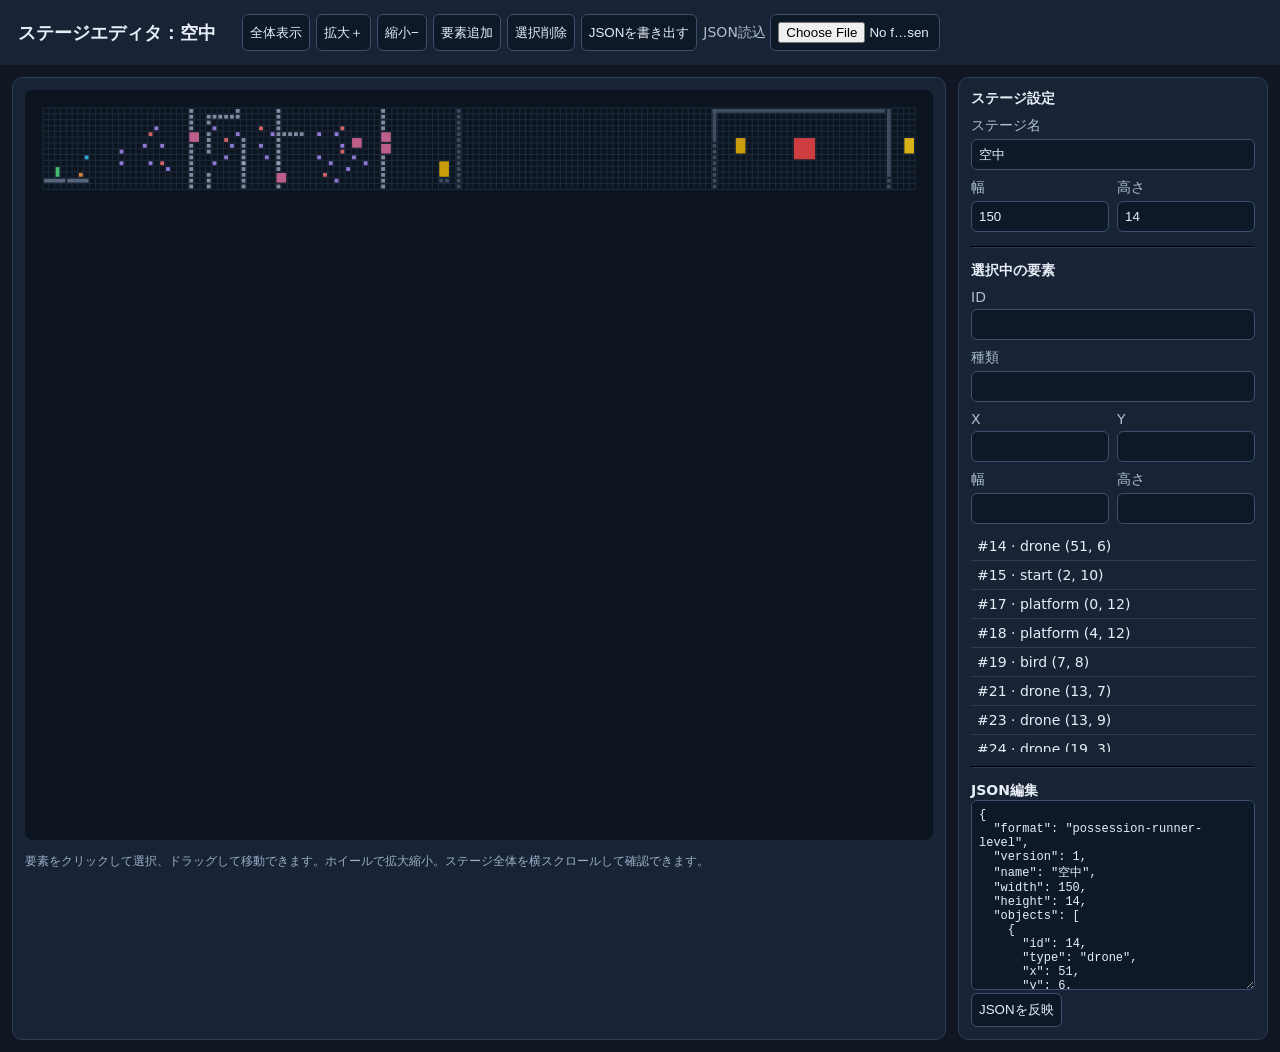
==== commit 75e3b7f1: "敵を３体追加" ====
--- a/stage_editor.html
+++ b/stage_editor.html
@@ -1,2096 +1,86 @@
-<!DOCTYPE html>
+<!doctype html>
 <html lang="ja">
 <head>
-<meta charset="UTF-8">
-<meta name="viewport" content="width=device-width,initial-scale=1,viewport-fit=cover">
-<meta name="theme-color" content="#111a2d">
-<title>ステージエディタ</title>
+<meta charset="utf-8"><meta name="viewport" content="width=device-width,initial-scale=1">
+<title>ステージエディタ - 空中</title>
 <style>
-:root{
- --bg:#10192b;--panel:#1b2943;--panel2:#293a5d;--line:#435a80;--text:#f1f5ff;--muted:#aebfdf;
- --accent:#f4cf69;--accent-soft:#55492b;--danger:#a65c68;--toolbar-h:42px;--tool-size:54px;
-}
-*{box-sizing:border-box}
-html,body{margin:0;width:100%;height:100%;min-height:100%;overflow:hidden;background:var(--bg);color:var(--text);font-family:system-ui,-apple-system,"Segoe UI",sans-serif;overscroll-behavior:none}
-.layout{height:100vh;height:100dvh;height:var(--app-height,100vh)}
-button,.filelabel,select,input{font:inherit}
-button,.filelabel,select{background:var(--panel2);border:1px solid var(--line);color:var(--text);border-radius:10px;cursor:pointer; -webkit-tap-highlight-color:transparent}
-button{display:inline-flex;align-items:center;justify-content:center;gap:7px;min-height:38px;padding:7px 11px;touch-action:manipulation}
-button:hover,.filelabel:hover{background:#3a5079}
-button:active{transform:translateY(1px)}
-button.primary{background:#80652d;border-color:#d9b85b;color:#fff}
-button.danger{border-color:var(--danger);color:#ffd9df}
-button:disabled{opacity:.38;cursor:default}
-select{padding:7px 9px;min-height:36px}
-.icon-btn{width:40px;height:40px;padding:0;font-size:19px;border-radius:11px}
-.icon-btn.primary{background:#80652d}
-.layout{height:100vh;height:100dvh;height:var(--app-height,100vh);display:grid;grid-template-columns:minmax(0,1fr) 250px;gap:9px;padding:9px;max-width:1800px;margin:0 auto;min-height:0}
-.panel{background:var(--panel);border:1px solid var(--line);border-radius:13px;padding:10px;min-width:0;min-height:0}
-.panel h2{font-size:11px;letter-spacing:.08em;text-transform:uppercase;color:var(--muted);margin:2px 0 3px;text-align:center}
-.tool-strip{display:flex;align-items:center;gap:3px;flex:0 0 auto;min-width:0;overflow-x:auto;overflow-y:hidden;scrollbar-width:none;overscroll-behavior-x:contain;padding:0 3px}
-.tool-strip::-webkit-scrollbar{display:none}
-.tool{width:34px;height:34px;min-height:34px;flex:none;padding:0;border-radius:8px;gap:0;font-size:17px;color:#eaf0ff;background:#243653;border-color:#3f567b}
-.tool-icon{font-size:18px;line-height:1;display:block}
-.tool.active{outline:2px solid var(--accent);outline-offset:-2px;background:#4a493c;border-color:#b89a4e;box-shadow:0 0 0 1px #b89a4e inset}
-.workspace{display:grid;grid-template-rows:42px minmax(0,1fr) 30px;gap:7px;min-width:0;min-height:0}
-.workspace-toolbar{display:flex;align-items:center;gap:5px;min-width:0;flex-wrap:nowrap;overflow-x:auto;overflow-y:hidden;scrollbar-width:none;overscroll-behavior-x:contain}
-.workspace-toolbar::-webkit-scrollbar{display:none}
-.workspace-toolbar>*{flex:none}
-.workspace-toolbar .icon-btn{width:36px;height:34px;min-height:34px;font-size:17px;border-radius:9px;flex:none}
-.toolbar-group{display:flex;align-items:center;gap:4px;flex:none}
-.history-group{padding-right:5px;border-right:1px solid #435a80}
-.view-controls{gap:4px}
-.utility-actions{gap:3px;padding-left:6px;border-left:1px solid #435a80}
-.zoom-select{font-size:12px;min-width:76px}
-.grid-toggle{height:36px;width:38px;border:1px solid var(--line);border-radius:9px;display:grid;place-items:center;background:var(--panel2);cursor:pointer;position:relative;font-size:18px}
-.grid-toggle input{position:absolute;opacity:0;width:1px;height:1px}
-.grid-toggle:has(input:not(:checked)){opacity:.5}
-.canvas-wrap{background:#091321;border:1px solid #3c5277;border-radius:13px;padding:8px;overflow:hidden;min-height:0;display:flex;align-items:flex-start;justify-content:flex-start;position:relative;touch-action:none;}
-.canvas-wrap.test-mode{padding:0;align-items:center;justify-content:center;background:#08111f}
-.canvas-wrap.test-mode canvas{margin:0!important;cursor:default;border-radius:6px}
-canvas{display:block;max-width:none;image-rendering:pixelated;border-radius:6px;touch-action:none;cursor:crosshair;flex:none}
-#editorDom{display:block;position:relative;max-width:none;flex:none;overflow:hidden;border-radius:6px;background:linear-gradient(180deg,#78b9df 0%,#b7d9e8 68%,#f0d2b2 100%);touch-action:none;user-select:none;-webkit-user-select:none;isolation:isolate}
-#editorBootMessage{position:absolute;inset:0;display:flex;align-items:center;justify-content:center;color:#17324a;font-size:14px;font-weight:700;text-shadow:0 1px 0 #ffffff88;pointer-events:none}
-.editor-world{position:absolute;left:0;top:0;transform-origin:0 0;pointer-events:none}
-.editor-shape{position:absolute;box-sizing:border-box;pointer-events:none}
-.canvas-wrap:not(.test-mode) canvas{display:none}
-.canvas-wrap:not(.test-mode) #editorDom{display:block}
-.canvas-wrap.test-mode canvas{display:block}
-.canvas-wrap.test-mode #editorDom{display:none}
-#notice{height:30px;min-width:0;display:flex;align-items:center;gap:8px;color:#f4d77f;font-size:11px;line-height:1.2;padding:0 4px;overflow:hidden}
-#notice:before{content:"●";font-size:8px;color:#7fd3a3;flex:none}
-.status-right{margin-left:auto;display:flex;align-items:center;gap:6px;flex:none}
-.status-right .small{white-space:nowrap}
-#testBtn,#stopTestBtn{min-height:28px;height:28px;padding:3px 10px;font-size:11px;border-radius:8px;white-space:nowrap}
-#stopTestBtn{background:#b93648;border-color:#f07886;color:#fff;box-shadow:0 0 0 1px #7f2634 inset}
-#stopTestBtn:hover{background:#d1495b;border-color:#ff9aa4}
-#stopTestBtn:active{background:#982b3c}
-.right{display:flex;flex-direction:column;gap:12px;overflow:auto}
-.layout.inspector-collapsed{grid-template-columns:minmax(0,1fr) 0}
-.layout.inspector-collapsed .right{display:none}
-.right h2{text-align:left;font-size:12px;margin:0 0 7px}
-.stat{background:#142139;border:1px solid #314766;border-radius:9px;padding:9px;margin-top:6px;font-size:12px;line-height:1.65;color:#e2eaff}
-.section{padding-top:11px;border-top:1px solid #3a4e70}
-.small{font-size:11px;color:var(--muted);line-height:1.55}
-input[type=number],input[type=text]{width:100%;background:#101b30;color:#fff;border:1px solid var(--line);border-radius:8px;padding:9px;min-height:38px}
-label.field{display:block;font-size:11px;color:var(--muted);margin:10px 0 4px}
-.settings-panel{position:fixed;z-index:30;top:calc(var(--toolbar-h) + 8px);left:12px;width:290px;max-height:calc(100vh - var(--toolbar-h) - 24px);max-height:calc(100dvh - var(--toolbar-h) - 24px);overflow:auto;box-shadow:0 14px 46px #0009;display:none}
-body.settings-open .settings-panel{display:block}
-.settings-panel h2{text-align:left;font-size:13px;margin:0 0 10px;color:var(--text)}
-.setting-actions{display:grid;grid-template-columns:1fr;gap:7px;margin-top:9px}
-#resizeBtn{width:100%}
-#editorHelp{margin-top:14px;padding-top:12px;border-top:1px solid #3a4e70}
-#editorHelp p{margin:0}
-.hidden{display:none!important}
-.sr-only{position:absolute!important;width:1px!important;height:1px!important;padding:0!important;margin:-1px!important;overflow:hidden!important;clip:rect(0,0,0,0)!important;white-space:nowrap!important;border:0!important}
-.touch-controls{display:none;position:fixed;z-index:25;left:10px;right:10px;bottom:calc(48px + env(safe-area-inset-bottom));justify-content:space-between;pointer-events:none}
-.touch-controls button{pointer-events:auto;width:49px;height:48px;min-height:48px;border-radius:14px;background:#182945eF;border-color:#7188b0;font-size:19px;box-shadow:0 4px 14px #0006}
-.touch-controls .move-pad{display:flex;flex-direction:column;gap:5px}
-.touch-controls .move-row{display:flex;gap:7px}
-.touch-controls .action-pad{display:flex;gap:7px}
-body.touch-device .touch-controls:not(.hidden){display:flex}
-@media(max-width:1050px) and (min-width:701px){.layout{grid-template-columns:minmax(0,1fr) 215px;gap:7px;padding:7px}.right{padding:9px}}
-@media(max-width:700px), (orientation:landscape) and (max-height:520px){
- :root{--toolbar-h:40px}
- .icon-btn{width:36px;height:36px;min-height:36px;border-radius:9px;font-size:17px}
- .layout{height:100dvh;grid-template-columns:minmax(0,1fr);grid-template-rows:minmax(0,1fr);grid-template-areas:"workspace";gap:0;padding:0;max-width:none}
- .workspace{grid-area:workspace;grid-template-rows:40px minmax(0,1fr) 31px;gap:4px;padding:5px 6px 3px}
- .workspace-toolbar{gap:3px}
- .workspace-toolbar .icon-btn{width:31px;height:31px;min-height:31px;font-size:15px}
- .history-group{padding-right:3px;gap:2px}
- .tool-strip{gap:2px;padding:0 2px}
- .tool{width:29px;height:30px;min-height:30px;border-radius:7px}
- .tool-icon{font-size:16px}
- .view-controls{gap:3px}
- .zoom-select{height:34px;min-height:34px;min-width:67px;padding:5px 6px;font-size:11px}
- .grid-toggle{width:34px;height:34px;font-size:16px}
- .canvas-wrap{border-radius:9px;padding:5px;justify-content:flex-start;align-items:center}
- #notice{height:31px;font-size:10px;padding:0 2px;gap:5px}
- #testBtn,#stopTestBtn{height:27px;min-height:27px;padding:2px 7px;font-size:10px}
- .status-right .small{display:none}
- .right{display:none;position:fixed;z-index:35;top:calc(var(--toolbar-h) + 8px);right:8px;bottom:calc(78px + env(safe-area-inset-bottom));left:8px;border-radius:14px;padding:14px;box-shadow:0 18px 50px #000a;background:#1b2943;overflow:auto}
- body.inspector-open .right{display:flex}
- .settings-panel{top:calc(var(--toolbar-h) + 8px);left:8px;right:8px;bottom:calc(78px + env(safe-area-inset-bottom));width:auto;max-height:none;border-radius:14px;padding:14px}
- body.inspector-open .settings-panel{display:none}
- body.settings-open .right{display:none}
- .touch-controls{position:fixed;z-index:25;left:10px;right:10px;bottom:calc(80px + env(safe-area-inset-bottom));display:flex;justify-content:space-between;pointer-events:none}
- .touch-controls button{pointer-events:auto;width:49px;height:48px;min-height:48px;border-radius:14px;background:#182945eF;border-color:#7188b0;font-size:19px;box-shadow:0 4px 14px #0006}
- .touch-controls .move-pad{display:flex;flex-direction:column;gap:5px}.touch-controls .move-row{display:flex;gap:7px}
- .touch-controls .action-pad{display:flex;gap:7px}
-}
-
-@media (orientation:landscape) and (max-height:520px){
- :root{--toolbar-h:34px;--tool-size:52px}
- .icon-btn{width:32px;height:32px;min-height:32px;font-size:15px}
- .layout{grid-template-rows:minmax(0,1fr)}
- .workspace{grid-template-rows:34px minmax(0,1fr) 24px;gap:3px;padding:3px 5px 2px}
- .workspace-toolbar .icon-btn{width:29px;height:29px;min-height:29px;font-size:14px}
- .history-group{padding-right:2px;gap:2px}
- .tool-strip{gap:2px;padding:0 1px}
- .tool{width:27px;height:28px;min-height:28px;border-radius:6px}
- .tool-icon{font-size:15px}
- .zoom-select{height:31px;min-height:31px;min-width:62px;font-size:10px}
- .grid-toggle{width:31px;height:31px;font-size:15px}
- .canvas-wrap{padding:4px;border-radius:8px;align-items:flex-start;justify-content:flex-start}
- #notice{height:24px;font-size:9px}
- #testBtn,#stopTestBtn{height:24px;min-height:24px;padding:2px 6px;font-size:9px}
- .right{bottom:calc(65px + env(safe-area-inset-bottom))}
- .settings-panel{bottom:calc(65px + env(safe-area-inset-bottom))}
- .touch-controls{bottom:calc(64px + env(safe-area-inset-bottom))}
- .touch-controls button{width:43px;height:42px;min-height:42px;font-size:17px}
-}
-@media(max-width:370px){.toolbar-group{gap:2px}.zoom-select{min-width:57px;padding-left:4px;padding-right:4px}.utility-actions{gap:2px;padding-left:4px}}
-</style>
-</head>
-<body>
-<main class="layout" id="layoutRoot">
- <section class="workspace">
-  <div class="workspace-toolbar">
-   <div class="toolbar-group history-group">
-    <button id="undoBtn" class="icon-btn" title="元に戻す" aria-label="元に戻す">↶</button>
-    <button id="redoBtn" class="icon-btn" title="やり直す" aria-label="やり直す">↷</button>
-   </div>
-   <div class="tool-strip" id="tools" role="toolbar" aria-label="配置ツール">
-   <button class="tool tool-icon-btn active" data-tool="select" title="選択・移動" aria-label="選択・移動"><span class="tool-icon">↖</span><span class="sr-only">選択</span></button>
-   <button class="tool tool-icon-btn" data-tool="hand" title="キャンバス移動" aria-label="キャンバス移動"><span class="tool-icon">✋</span><span class="sr-only">移動</span></button>
-   <button class="tool tool-icon-btn" data-tool="platform" title="地面・足場" aria-label="地面・足場"><span class="tool-icon">🟩</span><span class="sr-only">足場</span></button>
-   <button class="tool tool-icon-btn" data-tool="stone" title="石ブロック" aria-label="石ブロック"><span class="tool-icon">🧱</span><span class="sr-only">石</span></button><button class="tool tool-icon-btn" data-tool="bossWall" title="鉄ブロック" aria-label="鉄ブロック"><span class="tool-icon">▦</span><span class="sr-only">鉄ブロック</span></button>
-   <button class="tool tool-icon-btn" data-tool="beetle" title="スライム（味方）" aria-label="スライム"><span class="tool-icon">🟢</span><span class="sr-only">スライム</span></button><button class="tool tool-icon-btn" data-tool="enemySlime" title="敵スライム" aria-label="敵スライム"><span class="tool-icon">⚫</span><span class="sr-only">敵スライム</span></button>
-   <button class="tool tool-icon-btn" data-tool="wisp" title="ウィスプ（味方）" aria-label="ウィスプ"><span class="tool-icon">👻</span><span class="sr-only">ウィスプ</span></button><button class="tool tool-icon-btn" data-tool="bat" title="コウモリ" aria-label="コウモリ"><span class="tool-icon">🦇</span><span class="sr-only">コウモリ</span></button><button class="tool tool-icon-btn" data-tool="bird" title="赤い鳥" aria-label="赤い鳥"><span class="tool-icon">🐦</span><span class="sr-only">赤い鳥</span></button><button class="tool tool-icon-btn" data-tool="drone" title="ドローン" aria-label="ドローン"><span class="tool-icon">◇</span><span class="sr-only">ドローン</span></button><button class="tool tool-icon-btn" data-tool="redDrone" title="赤色ドローン" aria-label="赤色ドローン"><span class="tool-icon">🔴</span><span class="sr-only">赤ドローン</span></button><button class="tool tool-icon-btn" data-tool="bigDrone" title="大型ドローン" aria-label="大型ドローン"><span class="tool-icon">💠</span><span class="sr-only">大型ドローン</span></button><button class="tool tool-icon-btn" data-tool="boss" title="ボス：機械要塞" aria-label="ボス：機械要塞"><span class="tool-icon">🏰</span><span class="sr-only">機械要塞ボス</span></button><button class="tool tool-icon-btn" data-tool="armorBoss" title="ボス：アーマー" aria-label="ボス：アーマー"><span class="tool-icon">🦾</span><span class="sr-only">アーマー</span></button><button class="tool tool-icon-btn" data-tool="bossDoor" title="ボス部屋の入口" aria-label="ボス部屋の入口"><span class="tool-icon">🌀</span><span class="sr-only">ボス入口</span></button>
-   <button class="tool tool-icon-btn" data-tool="start" title="スタート" aria-label="スタート"><span class="tool-icon">🚩</span><span class="sr-only">開始</span></button>
-   <button class="tool tool-icon-btn" data-tool="goal" title="ゴール" aria-label="ゴール"><span class="tool-icon">🚪</span><span class="sr-only">ゴール</span></button>
-   <button class="tool tool-icon-btn" data-tool="erase" title="消しゴム" aria-label="消しゴム"><span class="tool-icon">⌫</span><span class="sr-only">削除</span></button>
-  
-   </div>
-   <div class="toolbar-group view-controls">
-    <label class="grid-toggle" title="グリッド表示" aria-label="グリッド表示">▦<input id="gridToggle" type="checkbox" checked></label>
-    <select id="zoom" class="zoom-select" aria-label="表示倍率"><option value="auto">自動</option><option value="1">100%</option><option value="0.8">80%</option><option value="0.6">60%</option></select>
-    <button id="testBtn" class="icon-btn primary" title="テストプレイ" aria-label="テストプレイ">▶</button>
-    <button id="stopTestBtn" class="icon-btn hidden" title="編集に戻る" aria-label="編集に戻る">■</button>
-   </div>
-   <div class="toolbar-group utility-actions" aria-label="ステージ操作">
-    <button id="newBtn" class="icon-btn" title="新規ステージ" aria-label="新規ステージ">＋</button>
-    <button id="loadTrigger" class="icon-btn" title="JSONを読み込む" aria-label="JSONを読み込む">📂</button>
-    <button id="saveBtn" class="icon-btn primary" title="JSONを書き出す" aria-label="JSONを書き出す">💾</button>
-    <button id="settingsToggle" class="icon-btn" title="ステージ設定" aria-label="ステージ設定">⚙</button>
-    <button id="inspectorToggle" class="icon-btn" title="パーツ情報" aria-label="パーツ情報">▤</button>
-   </div>
-   <input id="loadFile" type="file" accept=".json,application/json" class="hidden">
-  </div>
-  <div class="canvas-wrap" id="canvasWrap">
-   <canvas id="editor" width="600" height="560" aria-hidden="true"></canvas>
-   <div id="editorDom" role="img" aria-label="ステージ編集キャンバス">
-    <div id="editorBootMessage">ステージを読み込んでいます…</div>
-   </div>
-  </div>
-  <div id="notice"><span id="noticeText">ツールを選び、パーツを配置してください。</span><div class="status-right"><span class="small">← → / Space / E</span></div></div>
- </section>
- <aside class="panel right" id="inspectorPanel">
-  <div>
-   <h2>選択中のパーツ</h2>
-   <div id="selectionInfo" class="stat">パーツが選択されていません</div>
-   <div id="props" class="hidden">
-    <label class="field" for="propX">X座標（マス）</label><input type="number" id="propX" min="0">
-    <label class="field" for="propY">Y座標（マス）</label><input type="number" id="propY" min="0">
-    <label class="field" for="propW">横幅（マス）</label><input type="number" id="propW" min="1">
-    <label class="field" for="propH">高さ（マス）</label><input type="number" id="propH" min="1">
-    <button id="applyProps" style="width:100%;margin-top:9px">変更を適用</button>
-    <button id="deleteSelected" class="danger" style="width:100%;margin-top:7px">このパーツを削除</button>
-   </div>
-  </div>
-  <div class="section"><h2>ステージ情報</h2><div class="stat" id="stats"></div>
-   <p class="small">敵に憑依して能力を使います。スライムは約8マス高くジャンプし、ウィスプは石を通過して中を自由に飛べます。</p>
-  </div>
- </aside>
-</main>
-<aside class="panel settings-panel" id="settingsPanel">
- <h2>ステージ設定</h2>
- <label class="field" for="stageName">ステージ名</label><input id="stageName" type="text" value="空中" maxlength="40">
- <label class="field" for="worldWidth">横幅（マス）</label><input id="worldWidth" type="number" min="30" max="150" value="150">
- <div class="setting-actions"><button id="resizeBtn">横幅を適用</button></div>
- <div id="editorHelp"><h2>編集のヒント</h2><p class="small">足場・ブロック・敵を選んでタップすると配置。選択ツールでパーツをドラッグして移動。空白部分をドラッグすると画面をスクロールできます。スタートとゴールは各1つです。</p></div>
-</aside>
-<div class="touch-controls hidden" id="touchControls" aria-label="テストプレイ操作">
- <div class="move-pad"><div class="move-row"><button data-key="ArrowLeft" aria-label="左">◀</button><button data-key="ArrowRight" aria-label="右">▶</button></div><div class="move-row"><button data-key="ArrowUp" aria-label="上">▲</button><button data-key="ArrowDown" aria-label="下">▼</button></div></div>
- <div class="action-pad"><button data-key="KeyE" aria-label="憑依">E</button><button data-key="Space" aria-label="向き固定／ジャンプ">⤒</button></div>
-</div>
+*{box-sizing:border-box}body{margin:0;background:#101722;color:#e8eef7;font:14px system-ui,sans-serif}
+header{padding:14px 18px;background:#182435;display:flex;gap:12px;align-items:center;flex-wrap:wrap}
+h1{font-size:18px;margin:0 14px 0 0}.layout{display:grid;grid-template-columns:minmax(0,1fr) 310px;gap:12px;padding:12px}
+.panel{background:#182435;border:1px solid #2b3d55;border-radius:10px;padding:12px;min-width:0}
+canvas{display:block;width:100%;height:calc(100vh - 150px);min-height:420px;background:#0c1420;border-radius:8px;touch-action:none}
+button,input,select,textarea{background:#0e1928;color:#e8eef7;border:1px solid #3a506d;border-radius:6px;padding:7px}
+button{cursor:pointer}button:hover{background:#263b55}.tools{display:flex;gap:6px;flex-wrap:wrap}
+label{display:block;margin:9px 0 4px;color:#aebed2}input,select{width:100%}.row{display:grid;grid-template-columns:1fr 1fr;gap:8px}
+textarea{width:100%;height:190px;font:12px ui-monospace,monospace}
+#objects{max-height:220px;overflow:auto;margin-top:8px}.obj{padding:6px;border-bottom:1px solid #2b3d55;cursor:pointer}.obj.sel{background:#29415e}
+small{color:#9db0c8}.hint{color:#9db0c8;font-size:12px;line-height:1.5}
+@media(max-width:850px){.layout{grid-template-columns:1fr}canvas{height:55vh;min-height:320px}}
+</style></head><body>
+<header><h1>ステージエディタ：空中</h1><div class="tools">
+<button id="fit">全体表示</button><button id="zin">拡大＋</button><button id="zout">縮小−</button>
+<button id="add">要素追加</button><button id="del">選択削除</button>
+<button id="export">JSONを書き出す</button><label style="margin:0">JSON読込 <input id="file" type="file" accept=".json,application/json" style="width:170px"></label>
+</div></header>
+<div class="layout"><main class="panel"><canvas id="cv"></canvas><p class="hint">要素をクリックして選択、ドラッグして移動できます。ホイールで拡大縮小。ステージ全体を横スクロールして確認できます。</p></main>
+<aside class="panel">
+<strong>ステージ設定</strong>
+<label>ステージ名</label><input id="name">
+<div class="row"><div><label>幅</label><input id="width" type="number" min="1"></div><div><label>高さ</label><input id="height" type="number" min="1"></div></div>
+<hr style="border-color:#2b3d55;margin:14px 0"><strong>選択中の要素</strong>
+<label>ID</label><input id="oid" type="number">
+<label>種類</label><input id="type" list="types"><datalist id="types"></datalist>
+<div class="row"><div><label>X</label><input id="x" type="number"></div><div><label>Y</label><input id="y" type="number"></div></div>
+<div class="row"><div><label>幅</label><input id="w" type="number" min="1"></div><div><label>高さ</label><input id="h" type="number" min="1"></div></div>
+<div id="objects"></div>
+<hr style="border-color:#2b3d55;margin:14px 0"><strong>JSON編集</strong>
+<textarea id="json"></textarea><div class="tools"><button id="apply">JSONを反映</button></div>
+</aside></div>
 <script>
-(()=>{
-const cv=document.getElementById('editor'),wrap=document.getElementById('canvasWrap'),editorDom=document.getElementById('editorDom'),CELL=40,ROWS=14;
-let ctx=null,editorBooted=false;
-let editorViewportWidth=600;
+let stage={"format": "possession-runner-level", "version": 1, "name": "空中", "width": 150, "height": 14, "objects": [{"id": 14, "type": "drone", "x": 51, "y": 6, "w": 1, "h": 1}, {"id": 15, "type": "start", "x": 2, "y": 10, "w": 1, "h": 2}, {"id": 17, "type": "platform", "x": 0, "y": 12, "w": 4, "h": 1}, {"id": 18, "type": "platform", "x": 4, "y": 12, "w": 4, "h": 1}, {"id": 19, "type": "bird", "x": 7, "y": 8, "w": 1, "h": 1}, {"id": 21, "type": "drone", "x": 13, "y": 7, "w": 1, "h": 1}, {"id": 23, "type": "drone", "x": 13, "y": 9, "w": 1, "h": 1}, {"id": 24, "type": "drone", "x": 19, "y": 3, "w": 1, "h": 1}, {"id": 25, "type": "drone", "x": 20, "y": 6, "w": 1, "h": 1}, {"id": 26, "type": "drone", "x": 17, "y": 6, "w": 1, "h": 1}, {"id": 27, "type": "drone", "x": 18, "y": 9, "w": 1, "h": 1}, {"id": 28, "type": "drone", "x": 21, "y": 10, "w": 1, "h": 1}, {"id": 31, "type": "stone", "x": 25, "y": 11, "w": 1, "h": 1}, {"id": 32, "type": "stone", "x": 25, "y": 12, "w": 1, "h": 1}, {"id": 33, "type": "stone", "x": 25, "y": 10, "w": 1, "h": 1}, {"id": 34, "type": "stone", "x": 25, "y": 9, "w": 1, "h": 1}, {"id": 35, "type": "stone", "x": 25, "y": 8, "w": 1, "h": 1}, {"id": 36, "type": "stone", "x": 25, "y": 7, "w": 1, "h": 1}, {"id": 37, "type": "stone", "x": 25, "y": 6, "w": 1, "h": 1}, {"id": 38, "type": "stone", "x": 25, "y": 3, "w": 1, "h": 1}, {"id": 39, "type": "stone", "x": 25, "y": 2, "w": 1, "h": 1}, {"id": 40, "type": "stone", "x": 25, "y": 0, "w": 1, "h": 1}, {"id": 41, "type": "stone", "x": 25, "y": 1, "w": 1, "h": 1}, {"id": 42, "type": "stone", "x": 28, "y": 1, "w": 1, "h": 1}, {"id": 43, "type": "stone", "x": 29, "y": 1, "w": 1, "h": 1}, {"id": 44, "type": "stone", "x": 30, "y": 1, "w": 1, "h": 1}, {"id": 45, "type": "stone", "x": 28, "y": 2, "w": 1, "h": 1}, {"id": 46, "type": "stone", "x": 28, "y": 4, "w": 1, "h": 1}, {"id": 47, "type": "stone", "x": 28, "y": 5, "w": 1, "h": 1}, {"id": 48, "type": "stone", "x": 28, "y": 6, "w": 1, "h": 1}, {"id": 49, "type": "stone", "x": 28, "y": 7, "w": 1, "h": 1}, {"id": 50, "type": "stone", "x": 25, "y": 13, "w": 1, "h": 1}, {"id": 51, "type": "stone", "x": 28, "y": 13, "w": 1, "h": 1}, {"id": 52, "type": "stone", "x": 28, "y": 12, "w": 1, "h": 1}, {"id": 53, "type": "stone", "x": 28, "y": 11, "w": 1, "h": 1}, {"id": 54, "type": "stone", "x": 34, "y": 13, "w": 1, "h": 1}, {"id": 55, "type": "stone", "x": 34, "y": 12, "w": 1, "h": 1}, {"id": 56, "type": "stone", "x": 34, "y": 11, "w": 1, "h": 1}, {"id": 57, "type": "stone", "x": 34, "y": 9, "w": 1, "h": 1}, {"id": 58, "type": "stone", "x": 34, "y": 10, "w": 1, "h": 1}, {"id": 59, "type": "stone", "x": 34, "y": 9, "w": 1, "h": 1}, {"id": 60, "type": "stone", "x": 34, "y": 7, "w": 1, "h": 1}, {"id": 61, "type": "stone", "x": 34, "y": 8, "w": 1, "h": 1}, {"id": 62, "type": "stone", "x": 34, "y": 6, "w": 1, "h": 1}, {"id": 63, "type": "stone", "x": 34, "y": 5, "w": 1, "h": 1}, {"id": 64, "type": "stone", "x": 31, "y": 1, "w": 1, "h": 1}, {"id": 65, "type": "stone", "x": 32, "y": 1, "w": 1, "h": 1}, {"id": 66, "type": "stone", "x": 33, "y": 0, "w": 1, "h": 1}, {"id": 67, "type": "stone", "x": 33, "y": 1, "w": 1, "h": 1}, {"id": 68, "type": "stone", "x": 40, "y": 6, "w": 1, "h": 1}, {"id": 69, "type": "stone", "x": 40, "y": 7, "w": 1, "h": 1}, {"id": 70, "type": "stone", "x": 40, "y": 8, "w": 1, "h": 1}, {"id": 71, "type": "stone", "x": 40, "y": 9, "w": 1, "h": 1}, {"id": 72, "type": "stone", "x": 40, "y": 9, "w": 1, "h": 1}, {"id": 73, "type": "stone", "x": 40, "y": 10, "w": 1, "h": 1}, {"id": 74, "type": "stone", "x": 40, "y": 5, "w": 1, "h": 1}, {"id": 75, "type": "stone", "x": 40, "y": 0, "w": 1, "h": 1}, {"id": 76, "type": "stone", "x": 40, "y": 1, "w": 1, "h": 1}, {"id": 77, "type": "stone", "x": 40, "y": 2, "w": 1, "h": 1}, {"id": 78, "type": "stone", "x": 40, "y": 3, "w": 1, "h": 1}, {"id": 79, "type": "stone", "x": 40, "y": 4, "w": 1, "h": 1}, {"id": 81, "type": "drone", "x": 29, "y": 3, "w": 1, "h": 1}, {"id": 82, "type": "drone", "x": 29, "y": 9, "w": 1, "h": 1}, {"id": 83, "type": "drone", "x": 31, "y": 8, "w": 1, "h": 1}, {"id": 84, "type": "drone", "x": 32, "y": 6, "w": 1, "h": 1}, {"id": 86, "type": "drone", "x": 33, "y": 4, "w": 1, "h": 1}, {"id": 87, "type": "drone", "x": 39, "y": 4, "w": 1, "h": 1}, {"id": 88, "type": "drone", "x": 37, "y": 6, "w": 1, "h": 1}, {"id": 89, "type": "drone", "x": 38, "y": 8, "w": 1, "h": 1}, {"id": 93, "type": "drone", "x": 47, "y": 4, "w": 1, "h": 1}, {"id": 94, "type": "drone", "x": 49, "y": 9, "w": 1, "h": 1}, {"id": 95, "type": "drone", "x": 47, "y": 8, "w": 1, "h": 1}, {"id": 96, "type": "drone", "x": 50, "y": 4, "w": 1, "h": 1}, {"id": 99, "type": "drone", "x": 53, "y": 8, "w": 1, "h": 1}, {"id": 103, "type": "drone", "x": 55, "y": 9, "w": 1, "h": 1}, {"id": 104, "type": "drone", "x": 52, "y": 10, "w": 1, "h": 1}, {"id": 105, "type": "drone", "x": 50, "y": 12, "w": 1, "h": 1}, {"id": 107, "type": "stone", "x": 41, "y": 4, "w": 1, "h": 1}, {"id": 108, "type": "stone", "x": 42, "y": 4, "w": 1, "h": 1}, {"id": 109, "type": "stone", "x": 43, "y": 4, "w": 1, "h": 1}, {"id": 110, "type": "stone", "x": 44, "y": 4, "w": 1, "h": 1}, {"id": 111, "type": "stone", "x": 58, "y": 1, "w": 1, "h": 1}, {"id": 112, "type": "stone", "x": 58, "y": 2, "w": 1, "h": 1}, {"id": 113, "type": "stone", "x": 58, "y": 3, "w": 1, "h": 1}, {"id": 119, "type": "stone", "x": 58, "y": 8, "w": 1, "h": 1}, {"id": 120, "type": "stone", "x": 58, "y": 9, "w": 1, "h": 1}, {"id": 121, "type": "stone", "x": 58, "y": 10, "w": 1, "h": 1}, {"id": 122, "type": "stone", "x": 58, "y": 12, "w": 1, "h": 1}, {"id": 123, "type": "stone", "x": 58, "y": 13, "w": 1, "h": 1}, {"id": 124, "type": "stone", "x": 58, "y": 11, "w": 1, "h": 1}, {"id": 125, "type": "stone", "x": 58, "y": 0, "w": 1, "h": 1}, {"id": 127, "type": "redDrone", "x": 18, "y": 4, "w": 1, "h": 1}, {"id": 128, "type": "redDrone", "x": 20, "y": 9, "w": 1, "h": 1}, {"id": 129, "type": "bigDrone", "x": 25, "y": 4, "w": 2, "h": 2}, {"id": 130, "type": "redDrone", "x": 31, "y": 5, "w": 1, "h": 1}, {"id": 131, "type": "redDrone", "x": 37, "y": 3, "w": 1, "h": 1}, {"id": 132, "type": "bigDrone", "x": 40, "y": 11, "w": 2, "h": 2}, {"id": 133, "type": "stone", "x": 40, "y": 13, "w": 1, "h": 1}, {"id": 134, "type": "redDrone", "x": 51, "y": 3, "w": 1, "h": 1}, {"id": 135, "type": "redDrone", "x": 51, "y": 7, "w": 1, "h": 1}, {"id": 136, "type": "redDrone", "x": 48, "y": 11, "w": 1, "h": 1}, {"id": 137, "type": "bigDrone", "x": 53, "y": 5, "w": 2, "h": 2}, {"id": 138, "type": "bigDrone", "x": 58, "y": 4, "w": 2, "h": 2}, {"id": 139, "type": "bigDrone", "x": 58, "y": 6, "w": 2, "h": 2}, {"id": 143, "type": "bossWall", "x": 115, "y": 0, "w": 30, "h": 1}, {"id": 144, "type": "bossWall", "x": 115, "y": 0, "w": 1, "h": 6}, {"id": 146, "type": "bossWall", "x": 145, "y": 0, "w": 1, "h": 12}, {"id": 152, "type": "bossDoor", "x": 68, "y": 9, "w": 2, "h": 3}, {"id": 153, "type": "bossWall", "x": 71, "y": 11, "w": 1, "h": 1}, {"id": 154, "type": "bossWall", "x": 71, "y": 10, "w": 1, "h": 1}, {"id": 155, "type": "bossWall", "x": 71, "y": 9, "w": 1, "h": 1}, {"id": 156, "type": "bossWall", "x": 71, "y": 8, "w": 1, "h": 1}, {"id": 157, "type": "bossWall", "x": 71, "y": 7, "w": 1, "h": 1}, {"id": 158, "type": "bossWall", "x": 71, "y": 6, "w": 1, "h": 1}, {"id": 159, "type": "bossWall", "x": 71, "y": 5, "w": 1, "h": 1}, {"id": 160, "type": "bossWall", "x": 71, "y": 0, "w": 1, "h": 1}, {"id": 161, "type": "bossWall", "x": 71, "y": 1, "w": 1, "h": 1}, {"id": 162, "type": "bossWall", "x": 71, "y": 2, "w": 1, "h": 1}, {"id": 163, "type": "bossWall", "x": 71, "y": 3, "w": 1, "h": 1}, {"id": 164, "type": "bossWall", "x": 71, "y": 4, "w": 1, "h": 1}, {"id": 165, "type": "bossWall", "x": 115, "y": 6, "w": 1, "h": 1}, {"id": 166, "type": "bossWall", "x": 115, "y": 8, "w": 1, "h": 1}, {"id": 167, "type": "bossWall", "x": 115, "y": 9, "w": 1, "h": 1}, {"id": 168, "type": "bossWall", "x": 115, "y": 7, "w": 1, "h": 1}, {"id": 169, "type": "bossWall", "x": 115, "y": 10, "w": 1, "h": 1}, {"id": 170, "type": "bossWall", "x": 115, "y": 11, "w": 1, "h": 1}, {"id": 173, "type": "boss", "x": 129, "y": 5, "w": 4, "h": 4}, {"id": 174, "type": "bossWall", "x": 115, "y": 12, "w": 1, "h": 1}, {"id": 175, "type": "bossWall", "x": 115, "y": 13, "w": 1, "h": 1}, {"id": 176, "type": "bossWall", "x": 145, "y": 12, "w": 1, "h": 1}, {"id": 177, "type": "bossWall", "x": 145, "y": 13, "w": 1, "h": 1}, {"id": 178, "type": "bossDoor", "x": 119, "y": 5, "w": 2, "h": 3}, {"id": 179, "type": "goal", "x": 148, "y": 5, "w": 2, "h": 3}, {"id": 186, "type": "bossWall", "x": 71, "y": 12, "w": 1, "h": 1}, {"id": 187, "type": "bossWall", "x": 71, "y": 13, "w": 1, "h": 1}, {"id": 189, "type": "bossWall", "x": 68, "y": 12, "w": 1, "h": 1}, {"id": 190, "type": "bossWall", "x": 69, "y": 12, "w": 1, "h": 1}, {"id": 193, "type": "rabbit", "x": 6, "y": 11, "w": 1, "h": 1}]}, selected=null, scale=26, offsetX=18, offsetY=18, drag=null;
+const cv=document.getElementById('cv'),ctx=cv.getContext('2d');
+const colors={start:'#4ade80',goal:'#facc15',platform:'#64748b',bird:'#38bdf8',rabbit:'#fb923c',drone:'#a78bfa',redDrone:'#f87171',bigDrone:'#dc6b9c',stone:'#94a3b8',boss:'#ef4444',bossWall:'#475569',bossDoor:'#eab308'};
 const $=id=>document.getElementById(id);
-// Touch controls follow input capability, not viewport width or desktop-mode user-agent hints.
-const touchMedia=window.matchMedia?window.matchMedia('(any-pointer: coarse)'):null;
-const hasTouchInput=Number(navigator.maxTouchPoints||0)>0||('ontouchstart' in window)||!!(touchMedia&&touchMedia.matches);
-if(hasTouchInput)document.body.classList.add('touch-device');
-// Learn the input type at runtime too, for tablets/WebViews that report touch capability late.
-window.addEventListener('pointerdown',e=>{if(e.pointerType==='touch')document.body.classList.add('touch-device');},{passive:true});
-window.addEventListener('touchstart',()=>document.body.classList.add('touch-device'),{passive:true,once:true});
-let cols=150,tool='select',items=[],selected=null,drag=null,pan=null,history=[],future=[],test=false,keys={},cam=0,camY=0,effectiveZoom=1,cameraTouched=false;
-// Test play mirrors the shipped game runtime (960x540 world viewport).
-const GAME_W=960,GAME_H=540,GAME_FALL_ZONE_Y=12*CELL;let gameWorldW=3000,gamePlatforms=[],gameBlocks=[],gameEnemies=[],gameDecorations=[],gamePlayer=null,gamePossessed=null,gameGoal=null,gameBossDoors=[],gameBossBounds=null,gameInBossRoom=false,gameRoomEntryTimer=0,gameStart={x:70,y:420},gameCamera=0,gameWon=false,gameHintTimer=0,gameShots=[],gameEnemyShots=[],gameBlastEffects=[],gameFireTimer=0,gameAccumulator=0,gamePreviousTimestamp=null,gameMessage='敵の近くで E / 憑依',gameStageTitle='空中';
-const defaults=()=>[
-  {
-    "id": 14,
-    "type": "drone",
-    "x": 51,
-    "y": 6,
-    "w": 1,
-    "h": 1
-  },
-  {
-    "id": 15,
-    "type": "start",
-    "x": 2,
-    "y": 10,
-    "w": 1,
-    "h": 2
-  },
-  {
-    "id": 17,
-    "type": "platform",
-    "x": 0,
-    "y": 12,
-    "w": 4,
-    "h": 1
-  },
-  {
-    "id": 18,
-    "type": "platform",
-    "x": 4,
-    "y": 12,
-    "w": 4,
-    "h": 1
-  },
-  {
-    "id": 19,
-    "type": "bird",
-    "x": 7,
-    "y": 8,
-    "w": 1,
-    "h": 1
-  },
-  {
-    "id": 21,
-    "type": "drone",
-    "x": 13,
-    "y": 7,
-    "w": 1,
-    "h": 1
-  },
-  {
-    "id": 23,
-    "type": "drone",
-    "x": 13,
-    "y": 9,
-    "w": 1,
-    "h": 1
-  },
-  {
-    "id": 24,
-    "type": "drone",
-    "x": 19,
-    "y": 3,
-    "w": 1,
-    "h": 1
-  },
-  {
-    "id": 25,
-    "type": "drone",
-    "x": 20,
-    "y": 6,
-    "w": 1,
-    "h": 1
-  },
-  {
-    "id": 26,
-    "type": "drone",
-    "x": 17,
-    "y": 6,
-    "w": 1,
-    "h": 1
-  },
-  {
-    "id": 27,
-    "type": "drone",
-    "x": 18,
-    "y": 9,
-    "w": 1,
-    "h": 1
-  },
-  {
-    "id": 28,
-    "type": "drone",
-    "x": 21,
-    "y": 10,
-    "w": 1,
-    "h": 1
-  },
-  {
-    "id": 31,
-    "type": "stone",
-    "x": 25,
-    "y": 11,
-    "w": 1,
-    "h": 1
-  },
-  {
-    "id": 32,
-    "type": "stone",
-    "x": 25,
-    "y": 12,
-    "w": 1,
-    "h": 1
-  },
-  {
-    "id": 33,
-    "type": "stone",
-    "x": 25,
-    "y": 10,
-    "w": 1,
-    "h": 1
-  },
-  {
-    "id": 34,
-    "type": "stone",
-    "x": 25,
-    "y": 9,
-    "w": 1,
-    "h": 1
-  },
-  {
-    "id": 35,
-    "type": "stone",
-    "x": 25,
-    "y": 8,
-    "w": 1,
-    "h": 1
-  },
-  {
-    "id": 36,
-    "type": "stone",
-    "x": 25,
-    "y": 7,
-    "w": 1,
-    "h": 1
-  },
-  {
-    "id": 37,
-    "type": "stone",
-    "x": 25,
-    "y": 6,
-    "w": 1,
-    "h": 1
-  },
-  {
-    "id": 38,
-    "type": "stone",
-    "x": 25,
-    "y": 3,
-    "w": 1,
-    "h": 1
-  },
-  {
-    "id": 39,
-    "type": "stone",
-    "x": 25,
-    "y": 2,
-    "w": 1,
-    "h": 1
-  },
-  {
-    "id": 40,
-    "type": "stone",
-    "x": 25,
-    "y": 0,
-    "w": 1,
-    "h": 1
-  },
-  {
-    "id": 41,
-    "type": "stone",
-    "x": 25,
-    "y": 1,
-    "w": 1,
-    "h": 1
-  },
-  {
-    "id": 42,
-    "type": "stone",
-    "x": 28,
-    "y": 1,
-    "w": 1,
-    "h": 1
-  },
-  {
-    "id": 43,
-    "type": "stone",
-    "x": 29,
-    "y": 1,
-    "w": 1,
-    "h": 1
-  },
-  {
-    "id": 44,
-    "type": "stone",
-    "x": 30,
-    "y": 1,
-    "w": 1,
-    "h": 1
-  },
-  {
-    "id": 45,
-    "type": "stone",
-    "x": 28,
-    "y": 2,
-    "w": 1,
-    "h": 1
-  },
-  {
-    "id": 46,
-    "type": "stone",
-    "x": 28,
-    "y": 4,
-    "w": 1,
-    "h": 1
-  },
-  {
-    "id": 47,
-    "type": "stone",
-    "x": 28,
-    "y": 5,
-    "w": 1,
-    "h": 1
-  },
-  {
-    "id": 48,
-    "type": "stone",
-    "x": 28,
-    "y": 6,
-    "w": 1,
-    "h": 1
-  },
-  {
-    "id": 49,
-    "type": "stone",
-    "x": 28,
-    "y": 7,
-    "w": 1,
-    "h": 1
-  },
-  {
-    "id": 50,
-    "type": "stone",
-    "x": 25,
-    "y": 13,
-    "w": 1,
-    "h": 1
-  },
-  {
-    "id": 51,
-    "type": "stone",
-    "x": 28,
-    "y": 13,
-    "w": 1,
-    "h": 1
-  },
-  {
-    "id": 52,
-    "type": "stone",
-    "x": 28,
-    "y": 12,
-    "w": 1,
-    "h": 1
-  },
-  {
-    "id": 53,
-    "type": "stone",
-    "x": 28,
-    "y": 11,
-    "w": 1,
-    "h": 1
-  },
-  {
-    "id": 54,
-    "type": "stone",
-    "x": 34,
-    "y": 13,
-    "w": 1,
-    "h": 1
-  },
-  {
-    "id": 55,
-    "type": "stone",
-    "x": 34,
-    "y": 12,
-    "w": 1,
-    "h": 1
-  },
-  {
-    "id": 56,
-    "type": "stone",
-    "x": 34,
-    "y": 11,
-    "w": 1,
-    "h": 1
-  },
-  {
-    "id": 57,
-    "type": "stone",
-    "x": 34,
-    "y": 9,
-    "w": 1,
-    "h": 1
-  },
-  {
-    "id": 58,
-    "type": "stone",
-    "x": 34,
-    "y": 10,
-    "w": 1,
-    "h": 1
-  },
-  {
-    "id": 59,
-    "type": "stone",
-    "x": 34,
-    "y": 9,
-    "w": 1,
-    "h": 1
-  },
-  {
-    "id": 60,
-    "type": "stone",
-    "x": 34,
-    "y": 7,
-    "w": 1,
-    "h": 1
-  },
-  {
-    "id": 61,
-    "type": "stone",
-    "x": 34,
-    "y": 8,
-    "w": 1,
-    "h": 1
-  },
-  {
-    "id": 62,
-    "type": "stone",
-    "x": 34,
-    "y": 6,
-    "w": 1,
-    "h": 1
-  },
-  {
-    "id": 63,
-    "type": "stone",
-    "x": 34,
-    "y": 5,
-    "w": 1,
-    "h": 1
-  },
-  {
-    "id": 64,
-    "type": "stone",
-    "x": 31,
-    "y": 1,
-    "w": 1,
-    "h": 1
-  },
-  {
-    "id": 65,
-    "type": "stone",
-    "x": 32,
-    "y": 1,
-    "w": 1,
-    "h": 1
-  },
-  {
-    "id": 66,
-    "type": "stone",
-    "x": 33,
-    "y": 0,
-    "w": 1,
-    "h": 1
-  },
-  {
-    "id": 67,
-    "type": "stone",
-    "x": 33,
-    "y": 1,
-    "w": 1,
-    "h": 1
-  },
-  {
-    "id": 68,
-    "type": "stone",
-    "x": 40,
-    "y": 6,
-    "w": 1,
-    "h": 1
-  },
-  {
-    "id": 69,
-    "type": "stone",
-    "x": 40,
-    "y": 7,
-    "w": 1,
-    "h": 1
-  },
-  {
-    "id": 70,
-    "type": "stone",
-    "x": 40,
-    "y": 8,
-    "w": 1,
-    "h": 1
-  },
-  {
-    "id": 71,
-    "type": "stone",
-    "x": 40,
-    "y": 9,
-    "w": 1,
-    "h": 1
-  },
-  {
-    "id": 72,
-    "type": "stone",
-    "x": 40,
-    "y": 9,
-    "w": 1,
-    "h": 1
-  },
-  {
-    "id": 73,
-    "type": "stone",
-    "x": 40,
-    "y": 10,
-    "w": 1,
-    "h": 1
-  },
-  {
-    "id": 74,
-    "type": "stone",
-    "x": 40,
-    "y": 5,
-    "w": 1,
-    "h": 1
-  },
-  {
-    "id": 75,
-    "type": "stone",
-    "x": 40,
-    "y": 0,
-    "w": 1,
-    "h": 1
-  },
-  {
-    "id": 76,
-    "type": "stone",
-    "x": 40,
-    "y": 1,
-    "w": 1,
-    "h": 1
-  },
-  {
-    "id": 77,
-    "type": "stone",
-    "x": 40,
-    "y": 2,
-    "w": 1,
-    "h": 1
-  },
-  {
-    "id": 78,
-    "type": "stone",
-    "x": 40,
-    "y": 3,
-    "w": 1,
-    "h": 1
-  },
-  {
-    "id": 79,
-    "type": "stone",
-    "x": 40,
-    "y": 4,
-    "w": 1,
-    "h": 1
-  },
-  {
-    "id": 81,
-    "type": "drone",
-    "x": 29,
-    "y": 3,
-    "w": 1,
-    "h": 1
-  },
-  {
-    "id": 82,
-    "type": "drone",
-    "x": 29,
-    "y": 9,
-    "w": 1,
-    "h": 1
-  },
-  {
-    "id": 83,
-    "type": "drone",
-    "x": 31,
-    "y": 8,
-    "w": 1,
-    "h": 1
-  },
-  {
-    "id": 84,
-    "type": "drone",
-    "x": 32,
-    "y": 6,
-    "w": 1,
-    "h": 1
-  },
-  {
-    "id": 86,
-    "type": "drone",
-    "x": 33,
-    "y": 4,
-    "w": 1,
-    "h": 1
-  },
-  {
-    "id": 87,
-    "type": "drone",
-    "x": 39,
-    "y": 4,
-    "w": 1,
-    "h": 1
-  },
-  {
-    "id": 88,
-    "type": "drone",
-    "x": 37,
-    "y": 6,
-    "w": 1,
-    "h": 1
-  },
-  {
-    "id": 89,
-    "type": "drone",
-    "x": 38,
-    "y": 8,
-    "w": 1,
-    "h": 1
-  },
-  {
-    "id": 93,
-    "type": "drone",
-    "x": 47,
-    "y": 4,
-    "w": 1,
-    "h": 1
-  },
-  {
-    "id": 94,
-    "type": "drone",
-    "x": 49,
-    "y": 9,
-    "w": 1,
-    "h": 1
-  },
-  {
-    "id": 95,
-    "type": "drone",
-    "x": 47,
-    "y": 8,
-    "w": 1,
-    "h": 1
-  },
-  {
-    "id": 96,
-    "type": "drone",
-    "x": 50,
-    "y": 4,
-    "w": 1,
-    "h": 1
-  },
-  {
-    "id": 99,
-    "type": "drone",
-    "x": 53,
-    "y": 8,
-    "w": 1,
-    "h": 1
-  },
-  {
-    "id": 103,
-    "type": "drone",
-    "x": 55,
-    "y": 9,
-    "w": 1,
-    "h": 1
-  },
-  {
-    "id": 104,
-    "type": "drone",
-    "x": 52,
-    "y": 10,
-    "w": 1,
-    "h": 1
-  },
-  {
-    "id": 105,
-    "type": "drone",
-    "x": 50,
-    "y": 12,
-    "w": 1,
-    "h": 1
-  },
-  {
-    "id": 107,
-    "type": "stone",
-    "x": 41,
-    "y": 4,
-    "w": 1,
-    "h": 1
-  },
-  {
-    "id": 108,
-    "type": "stone",
-    "x": 42,
-    "y": 4,
-    "w": 1,
-    "h": 1
-  },
-  {
-    "id": 109,
-    "type": "stone",
-    "x": 43,
-    "y": 4,
-    "w": 1,
-    "h": 1
-  },
-  {
-    "id": 110,
-    "type": "stone",
-    "x": 44,
-    "y": 4,
-    "w": 1,
-    "h": 1
-  },
-  {
-    "id": 111,
-    "type": "stone",
-    "x": 58,
-    "y": 1,
-    "w": 1,
-    "h": 1
-  },
-  {
-    "id": 112,
-    "type": "stone",
-    "x": 58,
-    "y": 2,
-    "w": 1,
-    "h": 1
-  },
-  {
-    "id": 113,
-    "type": "stone",
-    "x": 58,
-    "y": 3,
-    "w": 1,
-    "h": 1
-  },
-  {
-    "id": 119,
-    "type": "stone",
-    "x": 58,
-    "y": 8,
-    "w": 1,
-    "h": 1
-  },
-  {
-    "id": 120,
-    "type": "stone",
-    "x": 58,
-    "y": 9,
-    "w": 1,
-    "h": 1
-  },
-  {
-    "id": 121,
-    "type": "stone",
-    "x": 58,
-    "y": 10,
-    "w": 1,
-    "h": 1
-  },
-  {
-    "id": 122,
-    "type": "stone",
-    "x": 58,
-    "y": 12,
-    "w": 1,
-    "h": 1
-  },
-  {
-    "id": 123,
-    "type": "stone",
-    "x": 58,
-    "y": 13,
-    "w": 1,
-    "h": 1
-  },
-  {
-    "id": 124,
-    "type": "stone",
-    "x": 58,
-    "y": 11,
-    "w": 1,
-    "h": 1
-  },
-  {
-    "id": 125,
-    "type": "stone",
-    "x": 58,
-    "y": 0,
-    "w": 1,
-    "h": 1
-  },
-  {
-    "id": 127,
-    "type": "redDrone",
-    "x": 18,
-    "y": 4,
-    "w": 1,
-    "h": 1
-  },
-  {
-    "id": 128,
-    "type": "redDrone",
-    "x": 20,
-    "y": 9,
-    "w": 1,
-    "h": 1
-  },
-  {
-    "id": 129,
-    "type": "bigDrone",
-    "x": 25,
-    "y": 4,
-    "w": 2,
-    "h": 2
-  },
-  {
-    "id": 130,
-    "type": "redDrone",
-    "x": 31,
-    "y": 5,
-    "w": 1,
-    "h": 1
-  },
-  {
-    "id": 131,
-    "type": "redDrone",
-    "x": 37,
-    "y": 3,
-    "w": 1,
-    "h": 1
-  },
-  {
-    "id": 132,
-    "type": "bigDrone",
-    "x": 40,
-    "y": 11,
-    "w": 2,
-    "h": 2
-  },
-  {
-    "id": 133,
-    "type": "stone",
-    "x": 40,
-    "y": 13,
-    "w": 1,
-    "h": 1
-  },
-  {
-    "id": 134,
-    "type": "redDrone",
-    "x": 51,
-    "y": 3,
-    "w": 1,
-    "h": 1
-  },
-  {
-    "id": 135,
-    "type": "redDrone",
-    "x": 51,
-    "y": 7,
-    "w": 1,
-    "h": 1
-  },
-  {
-    "id": 136,
-    "type": "redDrone",
-    "x": 48,
-    "y": 11,
-    "w": 1,
-    "h": 1
-  },
-  {
-    "id": 137,
-    "type": "bigDrone",
-    "x": 53,
-    "y": 5,
-    "w": 2,
-    "h": 2
-  },
-  {
-    "id": 138,
-    "type": "bigDrone",
-    "x": 58,
-    "y": 4,
-    "w": 2,
-    "h": 2
-  },
-  {
-    "id": 139,
-    "type": "bigDrone",
-    "x": 58,
-    "y": 6,
-    "w": 2,
-    "h": 2
-  },
-  {
-    "id": 143,
-    "type": "bossWall",
-    "x": 115,
-    "y": 0,
-    "w": 30,
-    "h": 1
-  },
-  {
-    "id": 144,
-    "type": "bossWall",
-    "x": 115,
-    "y": 0,
-    "w": 1,
-    "h": 6
-  },
-  {
-    "id": 146,
-    "type": "bossWall",
-    "x": 145,
-    "y": 0,
-    "w": 1,
-    "h": 12
-  },
-  {
-    "id": 152,
-    "type": "bossDoor",
-    "x": 68,
-    "y": 9,
-    "w": 2,
-    "h": 3
-  },
-  {
-    "id": 153,
-    "type": "bossWall",
-    "x": 71,
-    "y": 11,
-    "w": 1,
-    "h": 1
-  },
-  {
-    "id": 154,
-    "type": "bossWall",
-    "x": 71,
-    "y": 10,
-    "w": 1,
-    "h": 1
-  },
-  {
-    "id": 155,
-    "type": "bossWall",
-    "x": 71,
-    "y": 9,
-    "w": 1,
-    "h": 1
-  },
-  {
-    "id": 156,
-    "type": "bossWall",
-    "x": 71,
-    "y": 8,
-    "w": 1,
-    "h": 1
-  },
-  {
-    "id": 157,
-    "type": "bossWall",
-    "x": 71,
-    "y": 7,
-    "w": 1,
-    "h": 1
-  },
-  {
-    "id": 158,
-    "type": "bossWall",
-    "x": 71,
-    "y": 6,
-    "w": 1,
-    "h": 1
-  },
-  {
-    "id": 159,
-    "type": "bossWall",
-    "x": 71,
-    "y": 5,
-    "w": 1,
-    "h": 1
-  },
-  {
-    "id": 160,
-    "type": "bossWall",
-    "x": 71,
-    "y": 0,
-    "w": 1,
-    "h": 1
-  },
-  {
-    "id": 161,
-    "type": "bossWall",
-    "x": 71,
-    "y": 1,
-    "w": 1,
-    "h": 1
-  },
-  {
-    "id": 162,
-    "type": "bossWall",
-    "x": 71,
-    "y": 2,
-    "w": 1,
-    "h": 1
-  },
-  {
-    "id": 163,
-    "type": "bossWall",
-    "x": 71,
-    "y": 3,
-    "w": 1,
-    "h": 1
-  },
-  {
-    "id": 164,
-    "type": "bossWall",
-    "x": 71,
-    "y": 4,
-    "w": 1,
-    "h": 1
-  },
-  {
-    "id": 165,
-    "type": "bossWall",
-    "x": 115,
-    "y": 6,
-    "w": 1,
-    "h": 1
-  },
-  {
-    "id": 166,
-    "type": "bossWall",
-    "x": 115,
-    "y": 8,
-    "w": 1,
-    "h": 1
-  },
-  {
-    "id": 167,
-    "type": "bossWall",
-    "x": 115,
-    "y": 9,
-    "w": 1,
-    "h": 1
-  },
-  {
-    "id": 168,
-    "type": "bossWall",
-    "x": 115,
-    "y": 7,
-    "w": 1,
-    "h": 1
-  },
-  {
-    "id": 169,
-    "type": "bossWall",
-    "x": 115,
-    "y": 10,
-    "w": 1,
-    "h": 1
-  },
-  {
-    "id": 170,
-    "type": "bossWall",
-    "x": 115,
-    "y": 11,
-    "w": 1,
-    "h": 1
-  },
-  {
-    "id": 173,
-    "type": "boss",
-    "x": 129,
-    "y": 5,
-    "w": 4,
-    "h": 4
-  },
-  {
-    "id": 174,
-    "type": "bossWall",
-    "x": 115,
-    "y": 12,
-    "w": 1,
-    "h": 1
-  },
-  {
-    "id": 175,
-    "type": "bossWall",
-    "x": 115,
-    "y": 13,
-    "w": 1,
-    "h": 1
-  },
-  {
-    "id": 176,
-    "type": "bossWall",
-    "x": 145,
-    "y": 12,
-    "w": 1,
-    "h": 1
-  },
-  {
-    "id": 177,
-    "type": "bossWall",
-    "x": 145,
-    "y": 13,
-    "w": 1,
-    "h": 1
-  },
-  {
-    "id": 178,
-    "type": "bossDoor",
-    "x": 119,
-    "y": 5,
-    "w": 2,
-    "h": 3
-  },
-  {
-    "id": 179,
-    "type": "goal",
-    "x": 148,
-    "y": 5,
-    "w": 2,
-    "h": 3
-  },
-  {
-    "id": 186,
-    "type": "bossWall",
-    "x": 71,
-    "y": 12,
-    "w": 1,
-    "h": 1
-  },
-  {
-    "id": 187,
-    "type": "bossWall",
-    "x": 71,
-    "y": 13,
-    "w": 1,
-    "h": 1
-  },
-  {
-    "id": 189,
-    "type": "bossWall",
-    "x": 68,
-    "y": 12,
-    "w": 1,
-    "h": 1
-  },
-  {
-    "id": 190,
-    "type": "bossWall",
-    "x": 69,
-    "y": 12,
-    "w": 1,
-    "h": 1
-  },
-  {
-    "id": 191,
-    "type": "bossWall",
-    "x": 1,
-    "y": 11,
-    "w": 1,
-    "h": 1
-  },
-  {
-    "id": 192,
-    "type": "bossWall",
-    "x": 1,
-    "y": 10,
-    "w": 1,
-    "h": 1
-  },
-  {
-    "id": 193,
-    "type": "bossWall",
-    "x": 1,
-    "y": 9,
-    "w": 1,
-    "h": 1
-  },
-  {
-    "id": 194,
-    "type": "bossWall",
-    "x": 1,
-    "y": 8,
-    "w": 1,
-    "h": 1
-  },
-  {
-    "id": 195,
-    "type": "bossWall",
-    "x": 1,
-    "y": 7,
-    "w": 1,
-    "h": 1
-  },
-  {
-    "id": 196,
-    "type": "bossWall",
-    "x": 1,
-    "y": 6,
-    "w": 1,
-    "h": 1
-  },
-  {
-    "id": 197,
-    "type": "bossWall",
-    "x": 1,
-    "y": 5,
-    "w": 1,
-    "h": 1
-  },
-  {
-    "id": 198,
-    "type": "bossWall",
-    "x": 1,
-    "y": 4,
-    "w": 1,
-    "h": 1
-  },
-  {
-    "id": 199,
-    "type": "bossWall",
-    "x": 1,
-    "y": 3,
-    "w": 1,
-    "h": 1
-  },
-  {
-    "id": 200,
-    "type": "stone",
-    "x": 4,
-    "y": 10,
-    "w": 1,
-    "h": 1
-  },
-  {
-    "id": 202,
-    "type": "bossWall",
-    "x": 7,
-    "y": 10,
-    "w": 1,
-    "h": 1
-  },
-  {
-    "id": 203,
-    "type": "stone",
-    "x": 8,
-    "y": 12,
-    "w": 1,
-    "h": 1
-  },
-  {
-    "id": 204,
-    "type": "stone",
-    "x": 9,
-    "y": 12,
-    "w": 1,
-    "h": 1
-  },
-  {
-    "id": 205,
-    "type": "stone",
-    "x": 9,
-    "y": 12,
-    "w": 1,
-    "h": 1
-  },
-  {
-    "id": 206,
-    "type": "stone",
-    "x": 10,
-    "y": 12,
-    "w": 1,
-    "h": 1
-  },
-  {
-    "id": 207,
-    "type": "stone",
-    "x": 12,
-    "y": 12,
-    "w": 1,
-    "h": 1
-  },
-  {
-    "id": 208,
-    "type": "bossWall",
-    "x": 11,
-    "y": 12,
-    "w": 1,
-    "h": 1
-  },
-  {
-    "id": 209,
-    "type": "bossWall",
-    "x": 12,
-    "y": 11,
-    "w": 1,
-    "h": 1
-  },
-  {
-    "id": 210,
-    "type": "bossWall",
-    "x": 12,
-    "y": 10,
-    "w": 1,
-    "h": 1
-  },
-  {
-    "id": 211,
-    "type": "bossWall",
-    "x": 12,
-    "y": 9,
-    "w": 1,
-    "h": 1
-  },
-  {
-    "id": 212,
-    "type": "bossWall",
-    "x": 12,
-    "y": 8,
-    "w": 1,
-    "h": 1
-  },
-  {
-    "id": 213,
-    "type": "bossWall",
-    "x": 12,
-    "y": 7,
-    "w": 1,
-    "h": 1
-  },
-  {
-    "id": 214,
-    "type": "bossWall",
-    "x": 12,
-    "y": 7,
-    "w": 1,
-    "h": 1
-  },
-  {
-    "id": 215,
-    "type": "bossWall",
-    "x": 12,
-    "y": 6,
-    "w": 1,
-    "h": 1
-  },
-  {
-    "id": 216,
-    "type": "bossWall",
-    "x": 12,
-    "y": 5,
-    "w": 1,
-    "h": 1
-  },
-  {
-    "id": 217,
-    "type": "bossWall",
-    "x": 12,
-    "y": 4,
-    "w": 1,
-    "h": 1
-  },
-  {
-    "id": 218,
-    "type": "bossWall",
-    "x": 12,
-    "y": 3,
-    "w": 1,
-    "h": 1
-  }
-];
-items=defaults();let nextId=219;191;
-function snapshot(){history.push(JSON.stringify(items));if(history.length>60)history.shift();future=[];}
-function msg(t){$('noticeText').textContent=t;}
-function setTool(t){tool=t;document.querySelectorAll('.tool').forEach(b=>b.classList.toggle('active',b.dataset.tool===t));editorDom.style.cursor=t==='hand'?'grab':'crosshair';if(t!=='select'&&selected){selected=null;renderProps();}draw();}
-document.querySelectorAll('.tool').forEach(b=>b.onclick=()=>setTool(b.dataset.tool));
-function typeName(t){return ({platform:'足場',stone:'石ブロック',bossWall:'鉄ブロック',boss:'機械要塞',armorBoss:'アーマー',beetle:'スライム',enemySlime:'敵スライム',wisp:'ウィスプ',bat:'コウモリ',bird:'赤い鳥',drone:'ドローン',redDrone:'赤色ドローン',bigDrone:'大型ドローン',bossDoor:'ボス入口',start:'スタート',goal:'ゴール'})[t]||t;}
-function dimensions(it){return it.type==='boss'?{w:4,h:4}:it.type==='armorBoss'?{w:3,h:4}:it.type==='bigDrone'?{w:2,h:2}:it.type==='bossDoor'?{w:2,h:3}:['beetle','enemySlime','wisp','bird','bat','drone','redDrone'].includes(it.type)?{w:1,h:1}:it.type==='start'?{w:1,h:2}:it.type==='goal'?{w:2,h:3}:{w:it.w,h:it.h};}
-function maxCam(){return Math.max(0,cols*CELL-editorViewportWidth);}
-function visibleWorldHeight(){const style=getComputedStyle(wrap),py=parseFloat(style.paddingTop)||0;return Math.max(1,(wrap.clientHeight-py*2)/effectiveZoom);}
-function maxCamY(){return Math.max(0,ROWS*CELL-visibleWorldHeight());}
-function focusStart(){
- const start=items.find(i=>i.type==='start');
- if(!start){cam=0;camY=0;return;}
- // Keep the player in the upper-middle of the viewport and the starting floor visible.
- const playerCenterY=(start.y-1)*CELL+18;
- camY=Math.max(0,Math.min(maxCamY(),playerCenterY-visibleWorldHeight()*.42));
- cam=Math.max(0,Math.min(maxCam(),start.x*CELL-editorViewportWidth*.12));
-}
-function worldPos(e){const r=editorDom.getBoundingClientRect(),sx=editorViewportWidth/Math.max(1,r.width),sy=(ROWS*CELL)/Math.max(1,r.height);return {x:Math.floor(((e.clientX-r.left)*sx+cam)/CELL),y:Math.floor(((e.clientY-r.top)*sy+camY)/CELL)};}
-function hit(x,y){for(let i=items.length-1;i>=0;i--){let a=items[i],d=dimensions(a);if(x>=a.x&&x<a.x+d.w&&y>=a.y&&y<a.y+d.h)return a;}return null;}
-function choose(it){selected=it;renderProps();draw();}
-function renderProps(){
- $('selectionInfo').textContent=selected?typeName(selected.type)+'（ID '+selected.id+'）':'パーツが選択されていません';
- $('props').classList.toggle('hidden',!selected);
- if(selected){$('propX').value=selected.x;$('propY').value=selected.y;$('propW').value=dimensions(selected).w;$('propH').value=dimensions(selected).h;}
- updateStats();
-}
-function updateStats(){
- const count=t=>items.filter(i=>i.type===t).length;
- $('stats').innerHTML=`全パーツ：${items.length}<br>足場：${count('platform')}<br>石ブロック：${count('stone')}<br>鉄ブロック：${count('bossWall')}<br>敵：${count('beetle')+count('enemySlime')+count('wisp')+count('bat')+count('bird')+count('drone')+count('redDrone')+count('bigDrone')+count('boss')+count('armorBoss')}<br>スタート：${count('start')} ／ ゴール：${count('goal')}`;
-}
-function clampItem(a){let d=dimensions(a);a.x=Math.max(0,Math.min(cols-d.w,a.x));a.y=Math.max(0,Math.min(ROWS-d.h,a.y));}
-function panTo(valueX,valueY=camY){cameraTouched=true;cam=Math.max(0,Math.min(maxCam(),valueX));camY=Math.max(0,Math.min(maxCamY(),valueY));draw();}
-function handlePointerDown(e){
- if(test)return;
- try{if(wrap.setPointerCapture&&e.pointerId!==undefined)wrap.setPointerCapture(e.pointerId);}catch(_){/* Pointer capture is unavailable in some embedded WebViews. */}
- if(tool==='hand'){pan={startX:e.clientX,startY:e.clientY,startCam:cam,startCamY:camY};editorDom.style.cursor='grabbing';return;}
- const p=worldPos(e);if(p.x<0||p.x>=cols||p.y<0||p.y>=ROWS)return;
- if(tool==='select'){
-  const it=hit(p.x,p.y);
-  if(it){choose(it);snapshot();drag={it,dx:p.x-it.x,dy:p.y-it.y};editorDom.style.cursor='grabbing';}
-  else{choose(null);pan={startX:e.clientX,startY:e.clientY,startCam:cam,startCamY:camY};}
-  return;
- }
- if(tool==='erase'){const it=hit(p.x,p.y);if(it){snapshot();items=items.filter(a=>a!==it);if(selected===it)choose(null);else draw();msg(typeName(it.type)+'を削除しました');}return;}
- snapshot();
- if(tool==='start'||tool==='goal')items=items.filter(a=>a.type!==tool);
- let obj={id:nextId++,type:tool,x:p.x,y:p.y,w:tool==='platform'?4:tool==='boss'?4:tool==='armorBoss'?3:tool==='bigDrone'?2:tool==='bossDoor'?2:1,h:tool==='platform'?1:tool==='boss'?4:tool==='armorBoss'?4:tool==='bigDrone'?2:tool==='bossDoor'?3:1};
- if(tool==='start')obj={...obj,w:1,h:2};
- if(tool==='goal')obj={...obj,w:2,h:3};
- if(tool==='platform'||tool==='stone'){obj.w=tool==='platform'?4:1;obj.h=1;}
- clampItem(obj);items.push(obj);choose(obj);msg(typeName(tool)+'を配置しました');
-}
-function handlePointerMove(e){
- if(drag){const p=worldPos(e);drag.it.x=p.x-drag.dx;drag.it.y=p.y-drag.dy;clampItem(drag.it);renderProps();draw();return;}
- if(pan){const r=editorDom.getBoundingClientRect(),scaleX=editorViewportWidth/Math.max(1,r.width),scaleY=(ROWS*CELL)/Math.max(1,r.height);panTo(pan.startCam-(e.clientX-pan.startX)*scaleX,pan.startCamY-(e.clientY-pan.startY)*scaleY);}
-}
-wrap.addEventListener('pointerdown',handlePointerDown);
-wrap.addEventListener('pointermove',handlePointerMove);
-function finishPointer(){drag=null;pan=null;editorDom.style.cursor=tool==='hand'?'grab':'crosshair';}
-wrap.addEventListener('pointerup',finishPointer);wrap.addEventListener('pointercancel',finishPointer);
-$('applyProps').onclick=()=>{if(!selected)return;snapshot();selected.x=+$('propX').value||0;selected.y=+$('propY').value||0;if(['platform','stone'].includes(selected.type)){selected.w=Math.max(1,+$('propW').value||1);selected.h=Math.max(1,+$('propH').value||1);}clampItem(selected);renderProps();draw();msg('パーツの設定を更新しました');};
-function removeSelected(){if(!selected)return;snapshot();items=items.filter(a=>a!==selected);choose(null);msg('パーツを削除しました');}
-$('deleteSelected').onclick=removeSelected;
-$('undoBtn').onclick=()=>{if(!history.length)return;future.push(JSON.stringify(items));items=JSON.parse(history.pop());choose(null);msg('元に戻しました');};
-$('redoBtn').onclick=()=>{if(!future.length)return;history.push(JSON.stringify(items));items=JSON.parse(future.pop());choose(null);msg('やり直しました');};
-$('newBtn').onclick=()=>{if(!confirm('現在のステージを初期状態に戻しますか？'))return;snapshot();items=defaults();nextId=Math.max(...items.map(i=>i.id))+1;cam=0;camY=0;cameraTouched=false;choose(null);draw();focusStart();draw();$('stageName').value='空中';$('worldWidth').value=150;msg('デフォルトステージに戻しました');};
-$('resizeBtn').onclick=()=>{const n=Math.max(30,Math.min(150,+$('worldWidth').value||75));snapshot();cols=n;items.forEach(clampItem);cam=Math.min(cam,maxCam());draw();updateStats();msg('ステージの横幅を変更しました');};
-$('zoom').onchange=()=>draw();$('gridToggle').onchange=()=>draw();
-function addEditorShape(parent,x,y,w,h,background,extra={}){
- const el=document.createElement('div');
- el.className='editor-shape';
- el.style.left=x+'px';el.style.top=y+'px';el.style.width=Math.max(0,w)+'px';el.style.height=Math.max(0,h)+'px';
- if(background)el.style.background=background;
- for(const [key,value] of Object.entries(extra))el.style[key]=value;
- parent.appendChild(el);return el;
-}
+function fit(){const r=cv.getBoundingClientRect();scale=Math.min((r.width-36)/stage.width,(r.height-36)/stage.height);scale=Math.max(3,scale);offsetX=18;offsetY=18;draw()}
+function resize(){const r=cv.getBoundingClientRect(),d=devicePixelRatio||1;cv.width=r.width*d;cv.height=r.height*d;ctx.setTransform(d,0,0,d,0,0);draw()}
 function draw(){
- try{
-  const compactLandscape=window.matchMedia ? window.matchMedia('(orientation:landscape) and (max-height:520px)').matches : false;
-  // Keep object size readable; pan around the world instead of shrinking the whole stage.
-  const requested=$('zoom').value==='auto'?(compactLandscape?.8:1):(+$('zoom').value||1);
-  effectiveZoom=requested;
-  const style=getComputedStyle(wrap),px=parseFloat(style.paddingLeft)||0,py=parseFloat(style.paddingTop)||0;
-  const cssW=Math.max(120,wrap.clientWidth-px*2),availableH=Math.max(80,wrap.clientHeight-py*2);
-  const logicalW=Math.max(1,Math.floor(cssW/effectiveZoom));
-  editorViewportWidth=logicalW;
-  const boardCssH=ROWS*CELL*effectiveZoom;
-  editorDom.style.width=cssW+'px';editorDom.style.height=boardCssH+'px';
-  editorDom.style.marginTop=boardCssH<availableH?((availableH-boardCssH)/2)+'px':'0px';
-  cam=Math.max(0,Math.min(maxCam(),cam));camY=Math.max(0,Math.min(maxCamY(),camY));
-
-  // Rebuild using ordinary HTML elements. This avoids SVG innerHTML and hidden-canvas
-  // rendering dependencies in older or embedded WebViews.
-  while(editorDom.firstChild)editorDom.removeChild(editorDom.firstChild);
-  const world=document.createElement('div');world.className='editor-world';
-  world.style.width=(cols*CELL)+'px';world.style.height=(ROWS*CELL)+'px';
-  world.style.transform=`translate3d(${-cam*effectiveZoom}px,${-camY*effectiveZoom}px,0) scale(${effectiveZoom})`;
-  editorDom.appendChild(world);
-
-  // A quiet, distant skyline leaves most of the editor view open as sky.
-  for(let i=-1;i<Math.ceil(cols*CELL/260)+1;i++){
-   const seed=Math.abs(Math.sin(i*41.73+8.2))*10000,base=480,x=i*260,w=150+(seed%75),h=72+(seed*1.19%108),top=base-h;
-   addEditorShape(world,x,top,w,h,'#647f98',{opacity:'.58',borderTop:'4px solid #8ba0b2'});
-   addEditorShape(world,x+w*.72,top+5,w*.28,h-5,'#526c85',{opacity:'.5'});
-   addEditorShape(world,x+w*.4,top-12,10,12,'#647f98',{opacity:'.58'});
-   if(i%2===0){addEditorShape(world,x+24,top+28,8,9,'rgba(255,224,164,.68)');addEditorShape(world,x+w-35,top+54,8,9,'rgba(255,224,164,.58)');}
-  }  // Base terrain.
-  addEditorShape(world,0,12*CELL,cols*CELL,2*CELL,'#c4e8b7');
-  // Grid behind objects.
-  if($('gridToggle').checked){
-   const grid=document.createElement('div');grid.className='editor-shape';grid.style.left='0';grid.style.top='0';
-   grid.style.width=(cols*CELL)+'px';grid.style.height=(ROWS*CELL)+'px';
-   grid.style.backgroundImage='linear-gradient(to right,rgba(255,255,255,.22) 1px,transparent 1px),linear-gradient(to bottom,rgba(255,255,255,.22) 1px,transparent 1px)';
-   grid.style.backgroundSize=CELL+'px '+CELL+'px';world.appendChild(grid);
-  }
-
-  items.forEach(a=>{
-   const x=a.x*CELL,y=a.y*CELL,d=dimensions(a),w=d.w*CELL,h=d.h*CELL;
-   if(x+w<cam-20||x>cam+logicalW+20||y+h<camY-20||y>camY+visibleWorldHeight()+20)return;
-   if(a.type==='platform'){
-    addEditorShape(world,x,y,w,h,'#78553d');
-    addEditorShape(world,x,y,w,9,'#57a65b');
-    for(let xx=x+10;xx<x+w;xx+=34)addEditorShape(world,xx,y+17,18,5,'#9a7656');
-   }
-   if(a.type==='stone'){
-    addEditorShape(world,x,y,w,h,'#858e9e',{border:'4px solid #d0d6df'});
-    addEditorShape(world,x+10,y+17,Math.min(8,Math.max(0,w-10)),5,'#747d8b');
-   }
-   if(a.type==='bossWall'){addEditorShape(world,x,y,w,h,'#34495b',{border:'3px solid #1e2d3a',backgroundImage:'repeating-linear-gradient(90deg,transparent 0 35px,rgba(15,29,42,.9) 35px 40px),repeating-linear-gradient(0deg,transparent 0 35px,rgba(15,29,42,.9) 35px 40px)'});addEditorShape(world,x+3,y+4,w-6,3,'#829aa9');for(let yy=y+10;yy<y+h;yy+=40)for(let xx=x+8;xx<x+w;xx+=40)addEditorShape(world,xx,yy,5,5,'#b2c3cb',{borderRadius:'50%',boxShadow:'0 0 3px #b2c3cb'});}
-
-   if(a.type==='beetle'){
-    addEditorShape(world,x+2,y+12,36,24,'#a6c96a',{borderRadius:'50%',border:'1px solid #78964d'});
-    addEditorShape(world,x+13,y+21,3,3,'#34452f',{borderRadius:'50%'});addEditorShape(world,x+24,y+21,3,3,'#34452f',{borderRadius:'50%'});
-   }
-   if(a.type==='enemySlime'){addEditorShape(world,x+2,y+12,36,24,'#252a33',{borderRadius:'50%',border:'2px solid #10141b'});addEditorShape(world,x+13,y+21,3,3,'#e1e6eb',{borderRadius:'50%'});addEditorShape(world,x+24,y+21,3,3,'#e1e6eb',{borderRadius:'50%'});}
-   if(a.type==='wisp'){
-    addEditorShape(world,x+4,y+3,32,34,'#f5f6f1',{clipPath:'polygon(7% 100%,7% 42%,12% 22%,27% 8%,50% 2%,73% 8%,88% 22%,93% 42%,93% 100%,77% 84%,61% 100%,45% 84%,29% 100%,15% 84%)',border:'1px solid #98a4a1',filter:'drop-shadow(0 2px 1px #273a4430)'});
-    addEditorShape(world,x+13,y+16,3,6,'#34414a',{borderRadius:'50%'});addEditorShape(world,x+24,y+16,3,6,'#34414a',{borderRadius:'50%'});
-   }
-   if(a.type==='bat'){addEditorShape(world,x+1,y+9,20,19,'#252a33',{clipPath:'polygon(100% 12%,72% 22%,62% 0,48% 31%,31% 10%,25% 48%,0 12%,12% 78%,35% 61%,50% 100%,65% 61%,88% 78%)',border:'2px solid #10141b'});addEditorShape(world,x+19,y+9,20,19,'#252a33',{clipPath:'polygon(0 12%,28% 22%,38% 0,52% 31%,69% 10%,75% 48%,100% 12%,88% 78%,65% 61%,50% 100%,35% 61%,12% 78%)',border:'2px solid #10141b'});addEditorShape(world,x+16,y+10,9,20,'#151922',{clipPath:'polygon(0 10%,35% 0,50% 25%,65% 0,100% 10%,88% 100%,12% 100%)'});addEditorShape(world,x+15,y+16,2,2,'#ff7075',{borderRadius:'50%'});}
-   if(a.type==='bird'){addEditorShape(world,x+3,y+11,29,21,'#d84f54',{borderRadius:'55% 50% 45% 55%'});addEditorShape(world,x+9,y+5,17,14,'#f17864',{borderRadius:'50%'});addEditorShape(world,x+29,y+15,10,7,'#ffcf74',{clipPath:'polygon(0 0,100% 50%,0 100%)'});addEditorShape(world,x+24,y+11,4,4,'#fff1cf',{borderRadius:'50%'});addEditorShape(world,x+26,y+12,2,2,'#372c42',{borderRadius:'50%'});}
-   if(a.type==='drone'){addEditorShape(world,x+8,y+6,24,24,'#aab6ba',{clipPath:'polygon(50% 0,100% 50%,50% 100%,0 50%)',border:'2px solid #435660'});addEditorShape(world,x+16,y+14,8,8,'#8df2e7',{borderRadius:'50%',boxShadow:'0 0 7px #63e3df'});}
-   if(a.type==='redDrone'){addEditorShape(world,x+4,y+7,32,26,'#d8434d',{clipPath:'polygon(50% 0,100% 50%,50% 100%,0 50%)',border:'2px solid #742936',boxShadow:'0 0 9px #f45b5b'});addEditorShape(world,x+15,y+14,10,9,'#ffc2a0',{borderRadius:'50%'});addEditorShape(world,x+1,y+17,5,5,'#ff9b65',{borderRadius:'50%'});addEditorShape(world,x+34,y+17,5,5,'#ff9b65',{borderRadius:'50%'});}
-   if(a.type==='bigDrone'){addEditorShape(world,x+5,y+5,w-10,h-10,'#687783',{clipPath:'polygon(50% 0,100% 50%,50% 100%,0 50%)',border:'4px solid #303e4a',boxShadow:'inset 0 0 0 4px #a9bac3'});addEditorShape(world,x+24,y+24,32,32,'#ef535b',{clipPath:'polygon(50% 0,100% 50%,50% 100%,0 50%)',border:'3px solid #421e32'});addEditorShape(world,x+35,y+35,10,10,'#ffe377',{borderRadius:'50%',boxShadow:'0 0 9px #ffcc56'});addEditorShape(world,x+12,y+34,13,9,'#dce5e8',{borderRadius:'4px'});addEditorShape(world,x+55,y+34,13,9,'#dce5e8',{borderRadius:'4px'});}
-if(a.type==='armorBoss'){addEditorShape(world,x+83,y+45,32,61,'#344b61',{border:'3px solid #1e3448',clipPath:'polygon(18% 0,76% 0,100% 18%,100% 83%,62% 100%,0 83%,0 16%)'});addEditorShape(world,x+96,y+60,14,35,'#7891a5',{border:'2px solid #253e53'});addEditorShape(world,x+88,y+61,4,25,'#dbe6e9');addEditorShape(world,x+103,y+94,8,12,'#c49a55');addEditorShape(world,x+45,y+104,23,36,'#5b7790',{border:'3px solid #20374c',clipPath:'polygon(0 0,100% 6%,86% 100%,10% 100%)'});addEditorShape(world,x+68,y+107,23,34,'#425f78',{border:'3px solid #20374c',clipPath:'polygon(12% 0,100% 0,100% 100%,0 100%)'});addEditorShape(world,x+30,y+137,42,13,'#344b61',{border:'3px solid #1e3448',clipPath:'polygon(14% 0,100% 0,88% 80%,75% 100%,0 100%,0 38%)'});addEditorShape(world,x+64,y+137,39,13,'#344b61',{border:'3px solid #1e3448',clipPath:'polygon(0 0,92% 0,100% 60%,82% 100%,0 100%)'});addEditorShape(world,x+40,y+59,47,51,'#5f7b93',{border:'3px solid #20374c',clipPath:'polygon(7% 0,85% 0,100% 44%,83% 100%,24% 91%,0 42%)'});addEditorShape(world,x+55,y+72,24,27,'#c29e5d',{border:'3px solid #57472e',borderRadius:'3px',boxShadow:'inset 0 0 0 4px #f2d88d'});addEditorShape(world,x+29,y+63,31,27,'#71899d',{border:'3px solid #20374c',clipPath:'polygon(18% 0,100% 15%,78% 100%,0 74%)'});addEditorShape(world,x+5,y+68,40,20,'#506b83',{border:'3px solid #20374c',clipPath:'polygon(12% 0,82% 0,100% 28%,100% 72%,82% 100%,12% 100%,0 78%,0 22%)'});addEditorShape(world,x+0,y+69,14,18,'#71899d',{border:'3px solid #20374c',clipPath:'polygon(0 12%,75% 0,100% 18%,100% 82%,75% 100%,0 88%)'});addEditorShape(world,x+1,y+73,5,10,'#263b50',{borderRadius:'2px'});addEditorShape(world,x+2,y+75,3,6,'#70c6d0',{borderRadius:'50%'});addEditorShape(world,x+17,y+69,4,18,'#d2af67',{borderRadius:'2px'});addEditorShape(world,x+24,y+71,14,3,'#d1dee3',{borderRadius:'3px'});addEditorShape(world,x+25,y+13,62,47,'#748da2',{border:'4px solid #20374c',clipPath:'polygon(15% 13%,57% 0,85% 8%,100% 33%,94% 77%,70% 100%,33% 90%,12% 73%,0 44%)'});addEditorShape(world,x+28,y+27,39,17,'#70c6d0',{border:'3px solid #20374c',clipPath:'polygon(0 16%,100% 0,92% 100%,5% 100%)'});addEditorShape(world,x+17,y+29,13,13,'#e0ba6d',{border:'3px solid #715b35',clipPath:'polygon(0 20%,100% 0,100% 100%,12% 100%)'});addEditorShape(world,x+68,y+13,25,25,'#aebdc5',{border:'4px solid #20374c',borderRadius:'50%'});addEditorShape(world,x+74,y+19,14,14,'#263b50',{border:'2px solid #15283a',borderRadius:'50%'});addEditorShape(world,x+84,y+20,17,7,'#d2af67',{clipPath:'polygon(0 25%,100% 0,73% 100%,0 90%)'});}if(a.type==='boss'){  addEditorShape(world,x+5,y+5,w-10,h-10,'#1c2d3b',{border:'5px solid #101e29',clipPath:'polygon(25% 0,75% 0,100% 25%,100% 75%,75% 100%,25% 100%,0 75%,0 25%)'});addEditorShape(world,x+17,y+17,w-34,h-34,'#617b8d',{border:'4px solid #293d4d',clipPath:'polygon(25% 0,75% 0,100% 25%,100% 75%,75% 100%,25% 100%,0 75%,0 25%)'});addEditorShape(world,x+28,y+28,w-56,h-56,'#344b5e',{clipPath:'polygon(25% 0,75% 0,100% 25%,100% 75%,75% 100%,25% 100%,0 75%,0 25%)'});addEditorShape(world,x+w/2-25,y+h/2-25,50,50,'#d74858',{border:'4px solid #ff9c70',borderRadius:'50%',boxShadow:'0 0 18px #ff536b'});addEditorShape(world,x+w/2-13,y+h/2-13,26,26,'#ffe38a',{borderRadius:'50%',boxShadow:'0 0 12px #ffe38a'});addEditorShape(world,x+31,y+31,13,6,'#8ce8ef',{boxShadow:'0 0 7px #8ce8ef'});addEditorShape(world,x+w-44,y+31,13,6,'#8ce8ef',{boxShadow:'0 0 7px #8ce8ef'});addEditorShape(world,x+31,y+h-37,13,6,'#8ce8ef',{boxShadow:'0 0 7px #8ce8ef'});addEditorShape(world,x+w-44,y+h-37,13,6,'#8ce8ef',{boxShadow:'0 0 7px #8ce8ef'});}
-   if(a.type==='bossDoor'){addEditorShape(world,x+5,y+7,w-10,h-7,'#28354d',{border:'5px solid #394962',borderRadius:'34px 34px 0 0'});addEditorShape(world,x+12,y+18,w-24,h-18,'linear-gradient(180deg,#8fe6ee,#7962ce 70%,#252c59)',{borderRadius:'26px 26px 0 0',boxShadow:'0 0 18px #61d9ef'});addEditorShape(world,x+22,y+31,w-44,h-42,'rgba(245,255,255,.38)',{borderRadius:'50%'});}
-   if(a.type==='start'){
-    addEditorShape(world,x+8,y+5,5,h-5,'#f4e3a0');
-    const flag=addEditorShape(world,x+13,y+5,24,18,'#e45e59',{clipPath:'polygon(0 0,100% 50%,0 100%)'});
-   }
-   if(a.type==='goal'){
-    addEditorShape(world,x,y,w,h,'#66506e');
-    addEditorShape(world,x+8,y+12,w-16,h-12,'#f5d77b');
-    addEditorShape(world,x+24,y+27,12,h-27,'#a97b45');
-   }
-   if(a===selected){
-    addEditorShape(world,x+2,y+2,Math.max(0,w-4),Math.max(0,h-4),'transparent',{border:'3px solid #ffe36c'});
-   }
-  });
-  updateStats();editorBooted=true;
- }catch(error){
-  console.error('Stage editor render failed:',error);
-  editorDom.textContent='ステージの描画に失敗しました。ページを再読み込みしてください。';
-  editorDom.style.display='flex';editorDom.style.alignItems='center';editorDom.style.justifyContent='center';
-  editorDom.style.color='#17324a';editorDom.style.fontWeight='700';
-  msg('描画エラー：'+(error&&error.message?error.message:'原因不明'));
+ const r=cv.getBoundingClientRect();ctx.clearRect(0,0,r.width,r.height);
+ ctx.fillStyle='#0c1420';ctx.fillRect(0,0,r.width,r.height);
+ ctx.strokeStyle='#1d2b3d';ctx.lineWidth=1;
+ for(let x=0;x<=stage.width;x++){let px=offsetX+x*scale;ctx.beginPath();ctx.moveTo(px,offsetY);ctx.lineTo(px,offsetY+stage.height*scale);ctx.stroke()}
+ for(let y=0;y<=stage.height;y++){let py=offsetY+y*scale;ctx.beginPath();ctx.moveTo(offsetX,py);ctx.lineTo(offsetX+stage.width*scale,py);ctx.stroke()}
+ for(const o of stage.objects){let x=offsetX+o.x*scale,y=offsetY+o.y*scale,w=(o.w||1)*scale,h=(o.h||1)*scale;
+ ctx.fillStyle=colors[o.type]||'#22c1a5';ctx.globalAlpha=.85;ctx.fillRect(x+1,y+1,w-2,h-2);ctx.globalAlpha=1;
+ if(o===selected){ctx.strokeStyle='#fff';ctx.lineWidth=2;ctx.strokeRect(x,y,w,h)}
+ if(scale>14){ctx.fillStyle='#101722';ctx.font=`${Math.max(9,Math.min(12,scale*.38))}px sans-serif`;ctx.textAlign='center';ctx.textBaseline='middle';ctx.fillText(o.type,x+w/2,y+h/2,Math.max(1,w-2))}
  }
 }
-function exportData(){return {format:'possession-runner-level',version:1,name:$('stageName').value||'無題のステージ',width:cols,height:ROWS,objects:items.map(({id,type,x,y,w,h})=>({id,type,x,y,w,h}))};}
-$('saveBtn').onclick=()=>{const data=JSON.stringify(exportData(),null,2),blob=new Blob([data],{type:'application/json'}),url=URL.createObjectURL(blob),a=document.createElement('a');a.href=url;a.download='possession-stage.json';a.click();URL.revokeObjectURL(url);msg('ステージをJSONで書き出しました');};
-$('loadTrigger').onclick=()=>$('loadFile').click();
-$('loadFile').onchange=async e=>{const f=e.target.files[0];if(!f)return;try{const d=JSON.parse(await f.text());if(d.format!=='possession-runner-level'||!Array.isArray(d.objects))throw Error('形式が違います');snapshot();cols=Math.max(30,Math.min(150,+d.width||75));items=d.objects.filter(o=>['platform','stone','beetle','enemySlime','wisp','bird','bat','drone','redDrone','bigDrone','bossDoor','bossWall','boss','armorBoss','start','goal'].includes(o.type)).map((o,i)=>({id:+o.id||i+1,type:o.type,x:+o.x||0,y:+o.y||0,w:+o.w||1,h:+o.h||1}));items.forEach(clampItem);nextId=Math.max(0,...items.map(o=>o.id))+1;$('worldWidth').value=cols;$('stageName').value=d.name||'読み込んだステージ';cam=0;camY=0;cameraTouched=false;choose(null);draw();focusStart();draw();msg('JSONを読み込みました');}catch(err){alert('読み込みに失敗しました：'+err.message);}e.target.value='';};
-$('settingsToggle').onclick=()=>{document.body.classList.toggle('settings-open');document.body.classList.remove('inspector-open');};
-$('inspectorToggle').onclick=()=>{document.body.classList.remove('settings-open');if(matchMedia('(max-width:700px), (orientation:landscape) and (max-height:520px)').matches){document.body.classList.toggle('inspector-open');}else{$('layoutRoot').classList.toggle('inspector-collapsed');}};
-document.addEventListener('pointerdown',e=>{if(!document.body.classList.contains('settings-open'))return;if(!$('settingsPanel').contains(e.target)&&!$('settingsToggle').contains(e.target)){document.body.classList.remove('settings-open');}});
-document.addEventListener('pointerdown',e=>{if(!document.body.classList.contains('inspector-open'))return;if(!$('inspectorPanel').contains(e.target)&&!$('inspectorToggle').contains(e.target)){document.body.classList.remove('inspector-open');}});
-function initGameFromEditor(){
- const valid=items.filter(o=>['platform','stone','beetle','enemySlime','wisp','bird','bat','drone','redDrone','bigDrone','bossDoor','bossWall','boss','armorBoss','start','goal'].includes(o.type));
- const st=valid.find(o=>o.type==='start'),gl=valid.find(o=>o.type==='goal');
- if(!st||!gl)throw new Error('テストにはスタートとゴールが必要です');
- const cell=CELL;
- gameWorldW=Math.max(1200,Math.min(6000,cols*cell));
- gameStageTitle=String($('stageName').value||'無題のステージ').slice(0,40);
- gamePlatforms=valid.filter(o=>o.type==='platform').map(o=>[o.x*cell,o.y*cell,o.w*cell,o.h*cell]);
- gameBlocks=valid.filter(o=>o.type==='stone'||o.type==='bossWall').map(o=>({x:o.x*cell,y:o.y*cell,w:o.w*cell,h:o.h*cell,type:o.type,broken:false}));
- gameDecorations=[];
- gameEnemies=valid.filter(o=>['beetle','enemySlime','wisp','bird','bat','drone','redDrone','bigDrone','boss','armorBoss'].includes(o.type)).map(o=>({
-  x:o.type==='armorBoss'?o.x*cell:o.x*cell+3,y:o.type==='armorBoss'?o.y*cell:o.y*cell+2,type:o.type,w:o.type==='armorBoss'?3*cell:o.type==='boss'?160:o.type==='bigDrone'?72:o.type==='bat'?38:(o.type==='beetle'||o.type==='enemySlime')?38:o.type==='bird'?40:o.type==='redDrone'?34:o.type==='drone'?24:34,h:o.type==='armorBoss'?4*cell:o.type==='boss'?160:o.type==='bigDrone'?72:o.type==='bat'?28:(o.type==='beetle'||o.type==='enemySlime')?40:o.type==='bird'?34:o.type==='redDrone'?32:o.type==='drone'?24:38,
-  dir:o.type==='armorBoss'||o.type==='bat'?-1:o.type==='drone'||o.type==='redDrone'||o.type==='bigDrone'?0:(o.type==='beetle'||o.type==='enemySlime')?-1:1,range:o.type==='drone'||o.type==='bigDrone'||o.type==='armorBoss'?[o.x*cell,o.x*cell]:[Math.max(0,o.x*cell-70),Math.min(gameWorldW-50,o.x*cell+70)],alive:true,homeX:o.type==='armorBoss'?o.x*cell:o.x*cell+3,homeY:o.type==='armorBoss'?o.y*cell:o.y*cell+2,phase:0,vy:0,hp:o.type==='boss'?40:o.type==='armorBoss'?5:o.type==='bigDrone'?3:1,maxHp:o.type==='boss'?40:o.type==='armorBoss'?5:o.type==='bigDrone'?3:1,armorInvuln:0,armorAttackTimer:50,armorAttackPattern:0
- }));
- // Enemies begin outside solid geometry, even when their editor tile overlaps a platform.
- const spawnSolids=gameSolids();
- for(const e of gameEnemies)if(e.type!=='boss'&&e.type!=='armorBoss'){
-  const clear=findFreePosition(e,spawnSolids,128);
-  e.x=clear.x;e.y=clear.y;e.homeX=e.x;e.homeY=e.y;
-  if(e.type==='bird'||e.type==='wisp')e.range=[Math.max(0,e.x-70),Math.min(gameWorldW-e.w,e.x+70)];
- }
- gameStart={x:st.x*cell+5,y:Math.max(0,st.y*cell-46)};
- gameGoal={x:gl.x*cell,y:gl.y*cell,w:gl.w*cell,h:gl.h*cell};
- gameBossDoors=valid.filter(o=>o.type==='bossDoor').map(o=>({id:o.id,x:o.x*cell,y:o.y*cell,w:2*cell,h:3*cell,active:true}));gameBossBounds=gameBossDoors.length>1?{left:Math.max(...gameBossDoors.map(d=>d.x)),right:gameGoal.x+gameGoal.w+cell}:null;gameInBossRoom=false;gameRoomEntryTimer=0;
- gamePlayer={x:gameStart.x,y:gameStart.y,w:30,h:46,vx:0,vy:0,onGround:false,form:'human',facing:1,hp:5,maxHp:5,invuln:0,jumpBuffer:0};
- gamePossessed=null;gameShots=[];gameEnemyShots=[];gameBlastEffects=[];gameFireTimer=0;gameCamera=0;gameWon=false;gameHintTimer=0;gameMessage='敵の近くで E / 憑依';
+function sync(){
+ $('name').value=stage.name||'';$('width').value=stage.width;$('height').value=stage.height;
+ $('json').value=JSON.stringify(stage,null,2);
+ const types=[...new Set(stage.objects.map(o=>o.type))];$('types').innerHTML=types.map(t=>`<option value="${t}">`).join('');
+ $('objects').innerHTML=stage.objects.map(o=>`<div class="obj ${o===selected?'sel':''}" data-id="${o.id}">#${o.id} · ${o.type} (${o.x}, ${o.y})</div>`).join('');
+ $('objects').querySelectorAll('.obj').forEach(el=>el.onclick=()=>{selected=stage.objects.find(o=>o.id==el.dataset.id);syncSelection();draw();syncList()});
+ syncSelection();draw();
 }
-let fittedGameSize='';
-
-cv.addEventListener('contextlost',e=>{if(test){e.preventDefault();msg('描画を復旧しています…');}});
-cv.addEventListener('contextrestored',()=>{if(test)refreshEditorView(false);});
-function fitGameCanvas(){
- const aw=Math.max(1,wrap.clientWidth),ah=Math.max(1,wrap.clientHeight);
- const scale=Math.min(aw/GAME_W,ah/GAME_H);
- const w=Math.max(1,GAME_W*scale),h=Math.max(1,GAME_H*scale),size=w.toFixed(2)+'x'+h.toFixed(2);
- if(size!==fittedGameSize){cv.style.width=w+'px';cv.style.height=h+'px';cv.style.marginTop='0';cv.style.marginLeft='0';fittedGameSize=size;}
- if(cv.width!==GAME_W)cv.width=GAME_W;if(cv.height!==GAME_H)cv.height=GAME_H;
-}
-function beginTest(){
- try{initGameFromEditor();}catch(err){msg(err.message);return;}
- test=true;wrap.classList.add('test-mode');document.body.classList.remove('settings-open','inspector-open');
- try{ctx=cv.getContext('2d');}catch(error){ctx=null;}
- if(!ctx){test=false;wrap.classList.remove('test-mode');msg('この環境ではテストプレイ用Canvasを利用できません。ステージ編集は引き続き利用できます。');return;}
- $('testBtn').classList.add('hidden');$('stopTestBtn').classList.remove('hidden');$('touchControls').classList.remove('hidden');gameAccumulator=0;gamePreviousTimestamp=null;gameShots=[];
- keys={};cv.setAttribute('tabindex','0');cv.focus({preventScroll:true});msg('テスト中：矢印キー / Space / E');fitGameCanvas();drawGame();
-}
-function endTest(){
- test=false;keys={};gamePlayer=null;gamePossessed=null;wrap.classList.remove('test-mode');
- $('testBtn').classList.remove('hidden');$('stopTestBtn').classList.add('hidden');$('touchControls').classList.add('hidden');gameAccumulator=0;gamePreviousTimestamp=null;
- msg('編集モードに戻りました');draw();
-}
-$('testBtn').onclick=beginTest;$('stopTestBtn').onclick=endTest;
-function gameSay(t){gameMessage=t;gameHintTimer=150;}
-function isWispInsideStone(p){return !!p&&p.form==='wisp'&&gameBlocks.some(b=>b.type==='stone'&&!b.broken&&gameOverlap(p,b)&&p.y+p.h>b.y+6);}
-function possessGame(){
- if(!test||!gamePlayer||gameWon)return;
- if(gamePossessed){
-  if(isWispInsideStone(gamePlayer)){gameSay('石ブロックの中では憑依を解除できない');return;}
-  const released=gamePossessed,solids=gameSolids();
-  // Commit the controlled position first, then reset the patrol origin so AI cannot snap back.
-  released.x=gamePlayer.x+(gamePlayer.w-released.w)/2;released.y=gamePlayer.y+(gamePlayer.h-released.h)/2;
-  const enemySafe=findFreePosition(released,solids,Math.max(gameWorldW,GAME_H));released.x=enemySafe.x;released.y=enemySafe.y;
-  released.homeX=released.x;released.homeY=released.y;released.phase=0;
-  released.range=[Math.max(0,released.x-70),Math.min(gameWorldW-released.w,released.x+70)];
-  gamePossessed=null;gamePlayer.form='human';gamePlayer.w=30;gamePlayer.h=46;gamePlayer.invuln=Math.max(gamePlayer.invuln||0,60);
-  const playerSafe=findFreePosition(gamePlayer,solids,Math.max(gameWorldW,GAME_H));gamePlayer.x=playerSafe.x;gamePlayer.y=playerSafe.y;gamePlayer.vx=gamePlayer.vy=0;gameSay('旅人に戻った！');return;
- }
- let target=null,dist=90;
- for(const e of gameEnemies)if(e.alive&&['beetle','wisp','bird'].includes(e.type)){const d=Math.hypot((e.x+e.w/2)-(gamePlayer.x+gamePlayer.w/2),(e.y+e.h/2)-(gamePlayer.y+gamePlayer.h/2));if(d<dist){dist=d;target=e;}}
- if(target){gamePlayer.form=target.type;if(target.type==='bird'){gamePlayer.w=target.w;gamePlayer.h=target.h;}const desired={x:target.x+(target.w-gamePlayer.w)/2,y:target.y+(target.h-gamePlayer.h)/2,w:gamePlayer.w,h:gamePlayer.h};const safe=findFreePosition(desired,gameSolids(),160);gamePlayer.x=safe.x;gamePlayer.y=safe.y;gamePlayer.vx=gamePlayer.vy=0;gamePossessed=target;gameFireTimer=0;gameSay(target.type==='beetle'?'スライムに憑依！約8マス高くジャンプできる':target.type==='wisp'?'ウィスプに憑依！石を通過し、中で自由飛行できる':'赤い鳥に憑依！矢印キーで飛行');}
- else gameSay('近くに憑依できる敵がいない');
-}
-function isBossType(type){return type==='boss'||type==='armorBoss';}
-function drawArmorBoss(x,y,w,h,facing=-1){ctx.save();ctx.translate(x,y);if(facing>0){ctx.translate(w,0);ctx.scale(-1,1);}ctx.scale(w/120,h/160);ctx.fillStyle='rgba(20,35,48,.2)';ctx.beginPath();ctx.ellipse(60,153,47,6,0,0,Math.PI*2);ctx.fill();ctx.lineJoin='round';ctx.lineCap='round';ctx.lineWidth=3.4;ctx.strokeStyle='#1e3448';
-// Large back unit and legs.
-ctx.fillStyle='#344b61';ctx.beginPath();ctx.moveTo(88,45);ctx.lineTo(108,45);ctx.lineTo(116,57);ctx.lineTo(116,98);ctx.lineTo(104,108);ctx.lineTo(85,103);ctx.lineTo(82,62);ctx.closePath();ctx.fill();ctx.stroke();ctx.fillStyle='#7891a5';ctx.beginPath();ctx.moveTo(96,61);ctx.lineTo(108,61);ctx.lineTo(108,91);ctx.lineTo(97,97);ctx.closePath();ctx.fill();ctx.stroke();ctx.fillStyle='#dbe6e9';ctx.fillRect(89,62,4,25);ctx.fillStyle='#c49a55';ctx.fillRect(103,94,8,12);
-ctx.fillStyle='#5b7790';ctx.beginPath();ctx.moveTo(45,103);ctx.lineTo(68,105);ctx.lineTo(67,140);ctx.lineTo(48,144);ctx.lineTo(42,136);ctx.closePath();ctx.fill();ctx.stroke();ctx.fillStyle='#425f78';ctx.beginPath();ctx.moveTo(69,106);ctx.lineTo(90,105);ctx.lineTo(92,138);ctx.lineTo(86,144);ctx.lineTo(68,141);ctx.closePath();ctx.fill();ctx.stroke();ctx.fillStyle='#344b61';ctx.beginPath();ctx.moveTo(36,137);ctx.lineTo(69,137);ctx.lineTo(72,147);ctx.lineTo(65,152);ctx.lineTo(30,152);ctx.lineTo(27,146);ctx.closePath();ctx.fill();ctx.stroke();ctx.beginPath();ctx.moveTo(68,138);ctx.lineTo(97,138);ctx.lineTo(103,147);ctx.lineTo(98,152);ctx.lineTo(67,152);ctx.closePath();ctx.fill();ctx.stroke();ctx.fillStyle='#aabcc6';ctx.fillRect(38,145,27,3);ctx.fillRect(73,145,22,3);
-// Torso angled toward the left.
-ctx.fillStyle='#5f7b93';ctx.beginPath();ctx.moveTo(43,59);ctx.lineTo(84,58);ctx.lineTo(92,76);ctx.lineTo(88,101);ctx.lineTo(73,111);ctx.lineTo(47,106);ctx.lineTo(39,88);ctx.closePath();ctx.fill();ctx.stroke();ctx.fillStyle='#7892a5';ctx.beginPath();ctx.moveTo(48,64);ctx.lineTo(78,64);ctx.lineTo(84,88);ctx.lineTo(75,103);ctx.lineTo(52,99);ctx.closePath();ctx.fill();ctx.stroke();ctx.fillStyle='#c29e5d';ctx.fillRect(56,73,23,26);ctx.strokeRect(56,73,23,26);ctx.fillStyle='#f2d88d';ctx.fillRect(61,78,13,16);ctx.fillStyle='#d8c077';ctx.fillRect(44,102,13,3);ctx.fillRect(73,105,10,3);
-// Horizontal left-pointing arm beam cannon.
-ctx.fillStyle='#71899d';ctx.beginPath();ctx.moveTo(31,63);ctx.lineTo(53,66);ctx.lineTo(47,88);ctx.lineTo(31,92);ctx.lineTo(24,82);ctx.closePath();ctx.fill();ctx.stroke();ctx.fillStyle='#506b83';ctx.beginPath();ctx.moveTo(5,68);ctx.lineTo(33,68);ctx.lineTo(46,73);ctx.lineTo(46,83);ctx.lineTo(34,89);ctx.lineTo(5,88);ctx.lineTo(1,84);ctx.lineTo(1,73);ctx.closePath();ctx.fill();ctx.stroke();ctx.fillStyle='#71899d';ctx.beginPath();ctx.moveTo(2,69);ctx.lineTo(12,70);ctx.lineTo(13,86);ctx.lineTo(2,87);ctx.closePath();ctx.fill();ctx.stroke();ctx.fillStyle='#263b50';ctx.fillRect(1,73,4,10);ctx.fillStyle='#70c6d0';ctx.beginPath();ctx.ellipse(3,78,1.5,3.4,0,0,Math.PI*2);ctx.fill();ctx.fillStyle='#d2af67';ctx.fillRect(16,69,4,18);ctx.strokeStyle='#d1dee3';ctx.lineWidth=2.5;ctx.beginPath();ctx.moveTo(23,72);ctx.lineTo(37,72);ctx.stroke();ctx.lineWidth=3.4;ctx.strokeStyle='#1e3448';
-// Big left-facing helmet, visor, and round sensor.
-ctx.fillStyle='#748da2';ctx.beginPath();ctx.moveTo(32,15);ctx.lineTo(59,10);ctx.lineTo(76,14);ctx.lineTo(89,25);ctx.lineTo(87,45);ctx.lineTo(79,53);ctx.lineTo(63,59);ctx.lineTo(39,54);ctx.lineTo(28,45);ctx.lineTo(24,31);ctx.closePath();ctx.fill();ctx.stroke();ctx.fillStyle='#93a8b6';ctx.beginPath();ctx.moveTo(35,18);ctx.lineTo(58,13);ctx.lineTo(73,16);ctx.lineTo(57,27);ctx.lineTo(36,32);ctx.closePath();ctx.fill();ctx.stroke();ctx.fillStyle='#70c6d0';ctx.beginPath();ctx.moveTo(28,27);ctx.lineTo(67,23);ctx.lineTo(65,41);ctx.lineTo(29,46);ctx.closePath();ctx.fill();ctx.stroke();ctx.fillStyle='#e0ba6d';ctx.beginPath();ctx.moveTo(28,28);ctx.lineTo(17,30);ctx.lineTo(17,41);ctx.lineTo(29,43);ctx.closePath();ctx.fill();ctx.stroke();ctx.fillStyle='#aebdc5';ctx.beginPath();ctx.arc(76,22,12,0,Math.PI*2);ctx.fill();ctx.stroke();ctx.fillStyle='#263b50';ctx.beginPath();ctx.arc(76,22,7,0,Math.PI*2);ctx.fill();ctx.stroke();ctx.fillStyle='#d2af67';ctx.beginPath();ctx.moveTo(82,18);ctx.lineTo(99,16);ctx.lineTo(89,23);ctx.lineTo(81,22);ctx.closePath();ctx.fill();ctx.stroke();ctx.fillStyle='#d4dfe3';ctx.fillRect(47,50,23,3);ctx.restore();}
-function gameRect(x,y,w,h,c){ctx.fillStyle=c;ctx.fillRect(Math.round(x-gameCamera),Math.round(y),w,h);}
-function drawSheetGhost(x,y,w,h){
- const cx=x+w/2;ctx.save();ctx.fillStyle='#f5f6f1';ctx.strokeStyle='#98a4a1';ctx.lineWidth=1.5;ctx.beginPath();
- ctx.moveTo(x+w*.08,y+h*.98);ctx.lineTo(x+w*.08,y+h*.43);ctx.bezierCurveTo(x+w*.08,y+h*.16,x+w*.25,y+h*.03,cx,y+h*.03);ctx.bezierCurveTo(x+w*.75,y+h*.03,x+w*.92,y+h*.16,x+w*.92,y+h*.43);
- ctx.lineTo(x+w*.92,y+h*.98);ctx.quadraticCurveTo(x+w*.78,y+h*.78,x+w*.62,y+h*.98);ctx.quadraticCurveTo(cx,y+h*.78,x+w*.38,y+h*.98);ctx.quadraticCurveTo(x+w*.22,y+h*.78,x+w*.08,y+h*.98);ctx.closePath();ctx.fill();ctx.stroke();
- ctx.fillStyle='#34414a';for(const ex of [cx-w*.14,cx+w*.14]){ctx.beginPath();ctx.ellipse(ex,y+h*.46,Math.max(1.3,w*.055),Math.max(1.8,h*.07),0,0,Math.PI*2);ctx.fill();}ctx.restore();
-}
-function drawBatEnemy(x,y,w,h,facing=-1){ctx.save();if(facing>0){ctx.translate(x+w,y);ctx.scale(-1,1);}else ctx.translate(x,y);const cx=w/2;ctx.fillStyle='#252a33';ctx.strokeStyle='#10141b';ctx.lineWidth=2;ctx.beginPath();ctx.moveTo(cx,11);ctx.lineTo(cx-5,7);ctx.lineTo(cx-11,1);ctx.lineTo(cx-12,10);ctx.lineTo(2,3);ctx.lineTo(5,18);ctx.lineTo(11,14);ctx.lineTo(cx,h-1);ctx.lineTo(cx+4,16);ctx.lineTo(w-11,14);ctx.lineTo(w-5,18);ctx.lineTo(w-2,3);ctx.lineTo(cx+12,10);ctx.lineTo(cx+11,1);ctx.lineTo(cx+5,7);ctx.closePath();ctx.fill();ctx.stroke();ctx.fillStyle='#161a23';ctx.beginPath();ctx.ellipse(cx,16,5,10,0,0,Math.PI*2);ctx.fill();ctx.fillStyle='#ff7075';ctx.beginPath();ctx.arc(cx-2,13,1.2,0,Math.PI*2);ctx.fill();ctx.restore();}
-function drawCityLayer(baseY,tile,parallax,seedOffset,palette){
- const offset=(gameCamera*parallax)%tile;
- for(let n=-1;n<=Math.ceil(GAME_W/tile)+1;n++){
-  const index=n+Math.floor(gameCamera*parallax/tile)+seedOffset,seed=Math.abs(Math.sin(index*78.233+seedOffset*4.17))*10000;
-  const x=n*tile-offset,w=tile*(.65+(seed%14)/100),h=72+(seed*1.19%112),top=baseY-h;
-  ctx.fillStyle=palette[Math.floor(seed)%palette.length];ctx.fillRect(Math.floor(x),Math.floor(top),Math.ceil(w),Math.ceil(h));
-  ctx.fillStyle='rgba(218,231,238,.22)';ctx.fillRect(Math.floor(x),Math.floor(top),Math.ceil(w),4);
-  ctx.fillStyle='rgba(16,37,57,.18)';ctx.fillRect(Math.floor(x+w-7),Math.floor(top+4),7,Math.ceil(h-4));
-  if(index%3===0){ctx.fillStyle='rgba(255,222,157,.58)';ctx.fillRect(Math.floor(x+18),Math.floor(top+27),7,9);ctx.fillRect(Math.floor(x+w-27),Math.floor(top+54),7,9);}
- }
-}
-function gameOverlap(a,b){return a.x<b.x+b.w&&a.x+a.w>b.x&&a.y<b.y+b.h&&a.y+a.h>b.y;}
-function gameSolids(){const solids=gamePlatforms.map(s=>({x:s[0],y:s[1],w:s[2],h:s[3],type:'platform'}));for(const b of gameBlocks)if(!b.broken)for(let y=b.y;y<b.y+b.h;y+=CELL)for(let x=b.x;x<b.x+b.w;x+=CELL)solids.push({x,y,w:Math.min(CELL,b.x+b.w-x),h:Math.min(CELL,b.y+b.h-y),type:b.type});return solids;}
-function hasClearLandingTop(p,s,solids=gameSolids()){const left=Math.max(p.x,s.x),right=Math.min(p.x+p.w,s.x+s.w);if(right<=left)return false;return !solids.some(o=>o!==s&&o.y<s.y&&o.y+o.h>=s.y&&o.x<right&&o.x+o.w>left);}
-function resolvePlayerHorizontal(p,previousX,intent,solids){
- for(const s of solids){if(p.y>=s.y+s.h||p.y+p.h<=s.y||!gameOverlap(p,s))continue;if(intent>0&&previousX+p.w<=s.x){p.x=s.x-p.w;p.vx=0;}else if(intent<0&&previousX>=s.x+s.w){p.x=s.x+s.w;p.vx=0;}}
-}
-function resolvePlayerVertical(p,previousY,horizontalIntent,solids){
- const previousBottom=previousY+p.h;
- for(const s of solids){if(!gameOverlap(p,s))continue;
-  if(p.vy>=0&&previousBottom<=s.y&&hasClearLandingTop(p,s,solids)){p.y=s.y-p.h;p.vy=0;p.onGround=true;}
-  else if(p.vy<0&&previousY>=s.y+s.h){p.y=s.y+s.h;p.vy=0;}
-  else if(horizontalIntent>0){p.x=s.x-p.w;p.vx=0;}
-  else if(horizontalIntent<0){p.x=s.x+s.w;p.vx=0;}
-  else if(p.x+p.w/2<=s.x+s.w/2)p.x=s.x-p.w;else p.x=s.x+s.w;
- }
-}
-function findFreePosition(rect,solids,maxDistance=128){
- const clamp=(v,min,max)=>Math.max(min,Math.min(max,v));
- const origin={x:clamp(rect.x,0,gameWorldW-rect.w),y:clamp(rect.y,0,GAME_H-rect.h),w:rect.w,h:rect.h};
- if(!solids.some(s=>gameOverlap(origin,s)))return origin;
- // Search outward in small steps so possession only nudges the actor as far as necessary.
- for(let r=4;r<=Math.min(maxDistance,160);r+=4){
-  const count=Math.max(8,Math.ceil(2*Math.PI*r/8));
-  for(let i=0;i<count;i++){
-   const a=2*Math.PI*i/count,candidate={x:clamp(origin.x+Math.cos(a)*r,0,gameWorldW-origin.w),y:clamp(origin.y+Math.sin(a)*r,0,GAME_H-origin.h),w:origin.w,h:origin.h};
-   if(!solids.some(s=>gameOverlap(candidate,s)))return candidate;
-  }
- }
- // If a blocked corridor needs a larger displacement, search nearby editor cells efficiently.
- const step=typeof CELL==='number'?CELL:40,maxRing=Math.ceil(Math.min(maxDistance,Math.max(gameWorldW,GAME_H))/step);
- for(let ring=1;ring<=maxRing;ring++){
-  const candidates=[];
-  for(let gx=-ring;gx<=ring;gx++)for(let gy=-ring;gy<=ring;gy++)if(Math.max(Math.abs(gx),Math.abs(gy))===ring){
-   const candidate={x:clamp(origin.x+gx*step,0,gameWorldW-origin.w),y:clamp(origin.y+gy*step,0,GAME_H-origin.h),w:origin.w,h:origin.h};
-   if(!solids.some(s=>gameOverlap(candidate,s)))candidates.push(candidate);
-  }
-  candidates.sort((a,b)=>Math.hypot(a.x-origin.x,a.y-origin.y)-Math.hypot(b.x-origin.x,b.y-origin.y));
-  if(candidates.length)return candidates[0];
- }
- return origin;
-}
-function moveEnemyAgainstSolids(e,dx,dy,solids){
- const clear=findFreePosition(e,solids,96);e.x=clear.x;e.y=clear.y;
- const startX=e.x,startY=e.y;
- let blockedX=false,blockedY=false;
- const rawX=e.x+dx;e.x=Math.max(0,Math.min(gameWorldW-e.w,rawX));if(e.x!==rawX)blockedX=true;
- for(const s of solids)if(gameOverlap(e,s)){e.x=dx>0?s.x-e.w:s.x+s.w;blockedX=true;}
- e.x=Math.max(0,Math.min(gameWorldW-e.w,e.x));
- const rawY=e.y+dy,maxY=GAME_H+100;e.y=Math.max(0,Math.min(maxY,rawY));
- for(const s of solids)if(gameOverlap(e,s)){e.y=dy>0?s.y-e.h:s.y+s.h;blockedY=true;}
- e.y=Math.max(0,Math.min(GAME_H-e.h,e.y));
- // A blocked patrol can still slide on its free axis; avoid leaving any residual overlap.
- if(solids.some(s=>gameOverlap(e,s))){e.x=startX;e.y=startY;}
- return {blockedX,blockedY};
-}
-function resolvePlayerEnemyContacts(previousX,previousY){
- const p=gamePlayer;if(!p)return;let damagingContact=false;
- for(const e of gameEnemies){
-  if(!e.alive||e===gamePossessed||['beetle','wisp','bird'].includes(e.type)||!gameOverlap(p,e))continue;
-  const prevRight=previousX+p.w,prevBottom=previousY+p.h;
-  const crossedFromLeft=prevRight<=e.x+4&&p.x+p.w>e.x;
-  const crossedFromRight=previousX>=e.x+e.w-4&&p.x<e.x+e.w;
-  const crossedFromAbove=prevBottom<=e.y+5&&p.y+p.h>e.y;
-  const crossedFromBelow=previousY>=e.y+e.h-5&&p.y<e.y+e.h;
-  if(crossedFromAbove&&p.vy>=0&&e.type==='armorBoss'){armorStomp(e,p);continue;}
-  if(p.invuln>0){
-   if(crossedFromAbove&&p.vy>=0){p.y=e.y-p.h;p.onGround=false;const slimeOnly=e.type==='bird';if(e.type!=='boss'&&(!slimeOnly||p.form==='beetle')){e.alive=false;p.vy=p.form==='beetle'?-15:-9;gameSay(e.type==='bird'?'赤い鳥を踏みつけて撃破！':typeName(e.type)+'を踏みつけて撃破！');}else p.vy=p.form==='beetle'?-12:-8;}
-   continue;
-  }
-  if(crossedFromAbove&&p.vy>=0){p.y=e.y-p.h;p.onGround=false;const slimeOnly=e.type==='bird';if(e.type!=='boss'&&(!slimeOnly||p.form==='beetle')){e.alive=false;p.vy=p.form==='beetle'?-15:-9;gameSay(e.type==='bird'?'赤い鳥を踏みつけて撃破！':typeName(e.type)+'を踏みつけて撃破！');}else{p.vy=p.form==='beetle'?-12:-8;damagingContact=true;}}
-  else if(crossedFromBelow&&p.vy<0){p.y=e.y+e.h;p.vy=0;if(e.type==='armorBoss'&&e.armorInvuln<=0)damagingContact=true;}
-  else if(crossedFromLeft){p.x=e.x-p.w;p.vx=0;if(e.type!=='armorBoss'||e.armorInvuln<=0)damagingContact=true;}
-  else if(crossedFromRight){p.x=e.x+e.w;p.vx=0;if(e.type!=='armorBoss'||e.armorInvuln<=0)damagingContact=true;}
-  else{
-   const pushLeft=p.x+p.w-e.x,pushRight=e.x+e.w-p.x;
-   const pushUp=p.y+p.h-e.y,pushDown=e.y+e.h-p.y;
-   const horizontal=Math.min(pushLeft,pushRight),vertical=Math.min(pushUp,pushDown);
-   if(vertical<horizontal){if(pushUp<=pushDown){p.y=e.y-p.h;if(p.vy>0)p.vy=0;p.onGround=true;if(e.type!=='armorBoss'||e.armorInvuln<=0)damagingContact=true;}else{p.y=e.y+e.h;if(p.vy<0)p.vy=0;if(e.type==='armorBoss'&&e.armorInvuln<=0)damagingContact=true;}}
-   else if(pushLeft<=pushRight){p.x=e.x-p.w;if(p.vx>0)p.vx=0;if(e.type!=='armorBoss'||e.armorInvuln<=0)damagingContact=true;}else{p.x=e.x+e.w;if(p.vx<0)p.vx=0;if(e.type!=='armorBoss'||e.armorInvuln<=0)damagingContact=true;}
-  }
- }
- p.x=Math.max(0,Math.min(gameWorldW-p.w,p.x));p.y=Math.max(0,Math.min(GAME_H-p.h,p.y));
- if(damagingContact)damageGamePlayer();
-}
-function armorStomp(e,p){p.y=e.y-p.h;p.onGround=false;p.vy=-15;if(p.form!=='beetle'){if(e.armorInvuln<=0)damageGamePlayer();return;}if(e.armorInvuln>0){gameSay('アーマーは無敵中！');return;}e.hp=Math.max(0,e.hp-1);e.armorInvuln=180;if(e.hp===0){e.dying=true;e.deathTimer=0;e.armorInvuln=0;gameSay('アーマー撃破！');}else gameSay('アーマーに踏みつけ命中！ HP '+e.hp+' / 5');}
-function damageGamePlayer(){const p=gamePlayer;if(!p||p.invuln>0||p.hp<=0)return false;p.hp=Math.max(0,p.hp-1);p.invuln=60;gameSay('ダメージ！ HP '+p.hp+' / '+p.maxHp);return true;}
-function updateGame(){
- if(!test||!gamePlayer||gameWon)return;
- if(gameRoomEntryTimer>0)gameRoomEntryTimer--;
- const p=gamePlayer;if(p.invuln>0)p.invuln--;if(p.jumpBuffer>0)p.jumpBuffer--;const left=keys.ArrowLeft,right=keys.ArrowRight,up=keys.ArrowUp,down=keys.ArrowDown,previousX=gamePlayer.x,previousY=gamePlayer.y;
- const speed=(p.form==='beetle'?6.0:p.form==='wisp'?7.6:7.0);
- const wispInsideStone=isWispInsideStone(p);
- const collisionSolids=gameSolids().filter(s=>!(p.form==='wisp'&&s.type==='stone'));let horizontalIntent=0;
- if(p.form==='bird'){
-  let dx=(right?1:0)-(left?1:0),dy=(down?1:0)-(up?1:0),len=Math.hypot(dx,dy)||1;dx/=len;dy/=len;
-  p.vx=dx*speed;p.vy=dy*speed;if(keys.Space){if(!p.facingLocked){p.lockedFacing=p.facing;p.facingLocked=true;}p.facing=p.lockedFacing;}else{p.facingLocked=false;if(dx)p.facing=Math.sign(dx);}
-  const solids=gameSolids();p.x=Math.max(0,Math.min(gameWorldW-p.w,p.x+p.vx));for(const s of solids)if(gameOverlap(p,s))p.x=p.vx>0?s.x-p.w:s.x+s.w;p.x=Math.max(0,Math.min(gameWorldW-p.w,p.x));
-  p.y=Math.max(0,Math.min(GAME_H-p.h,p.y+p.vy));for(const s of solids)if(gameOverlap(p,s))p.y=p.vy>0?s.y-p.h:s.y+s.h;p.y=Math.max(0,Math.min(GAME_H-p.h,p.y));p.onGround=false;
-  gameFireTimer--;if(gameFireTimer<=0){const ox=p.x+p.w/2,oy=p.y+p.h/2;for(const angle of [-Math.PI/4,0,Math.PI/4])gameShots.push({x:ox,y:oy,vx:p.facing*Math.cos(angle)*8,vy:Math.sin(angle)*8,r:8,trail:[],life:150});gameFireTimer=30;}
- }else if(wispInsideStone){
-  let dx=(right?1:0)-(left?1:0),dy=(down?1:0)-(up?1:0),len=Math.hypot(dx,dy)||1;dx/=len;dy/=len;p.vx=dx*speed;p.vy=dy*speed;if(dx)p.facing=Math.sign(dx);
-  const freeSolids=gameSolids().filter(s=>s.type!=='stone');p.x=Math.max(0,Math.min(gameWorldW-p.w,p.x+p.vx));for(const s of freeSolids)if(gameOverlap(p,s))p.x=p.vx>0?s.x-p.w:p.vx<0?s.x+s.w:p.x;p.x=Math.max(0,Math.min(gameWorldW-p.w,p.x));
-  p.y=Math.max(0,Math.min(GAME_H-p.h,p.y+p.vy));for(const s of freeSolids)if(gameOverlap(p,s))p.y=p.vy>0?s.y-p.h:p.vy<0?s.y+s.h:p.y;p.y=Math.max(0,Math.min(GAME_H-p.h,p.y));p.onGround=false;
- }else{
-  p.vx=(right?speed:0)-(left?speed:0);if(p.vx)p.facing=Math.sign(p.vx);
-  if(p.jumpBuffer>0&&p.onGround){p.vy=p.form==='beetle'?-20.25:-11.5;p.onGround=false;p.jumpBuffer=0;}
-  p.vy+=0.62;p.vy=Math.min(p.vy,12);horizontalIntent=p.vx;p.x=Math.max(0,Math.min(gameWorldW-p.w,p.x+p.vx));resolvePlayerHorizontal(p,previousX,horizontalIntent,collisionSolids);
- }
- if(p.form!=='bird'&&!wispInsideStone){p.onGround=false;p.y+=p.vy;resolvePlayerVertical(p,previousY,horizontalIntent,collisionSolids);}
- // Wisp can phase through stone from other directions, but a downward landing
- // stays on the block top unless the player deliberately presses Down.
- if(p.form==='wisp'&&!wispInsideStone&&!down&&p.vy>=0)for(const b of gameBlocks)if(b.type==='stone'&&!b.broken&&gameOverlap(p,b)&&previousY+p.h<=b.y&&hasClearLandingTop(p,b,gameSolids())){p.y=b.y-p.h;p.vy=0;p.onGround=true;}
- resolvePlayerEnemyContacts(previousX,previousY);
- const sourceIndex=gameBossDoors.findIndex(d=>d.active&&gameOverlap(p,d));if(sourceIndex>=0){const targetIndex=gameBossDoors.findIndex((d,i)=>i!==sourceIndex&&d.active);if(targetIndex>=0){const source=gameBossDoors[sourceIndex],target=gameBossDoors[targetIndex];source.active=false;target.active=false;gameInBossRoom=gameBossBounds?target.x>=gameBossBounds.left:true;gameRoomEntryTimer=120;p.x=target.x+target.w+16;p.y=Math.max(0,Math.min(GAME_H-p.h,target.y+(target.h-p.h)/2));p.vx=0;p.vy=0;gameShots=[];gameSay('入口同士が接続！使用したポータルペアは消滅');}}if(gameBossBounds){if(gameInBossRoom)p.x=Math.max(gameBossBounds.left+1,Math.min(gameBossBounds.right-p.w-1,p.x));else p.x=Math.min(gameBossBounds.left-p.w-1,p.x);}
- if(p.y>=GAME_FALL_ZONE_Y){initGameFromEditor();gameSay('ゲームオーバー！ステージを開始時の状態に戻して再開');return;}
-
-for(const shot of gameShots){shot.trail.unshift({x:shot.x,y:shot.y});if(shot.trail.length>12)shot.trail.pop();shot.x+=shot.vx;shot.y+=shot.vy;shot.life--;for(const e of gameEnemies)if(e.alive&&!e.dying&&e!==gamePossessed&&gameOverlap({x:shot.x-shot.r,y:shot.y-shot.r,w:shot.r*2,h:shot.r*2},{x:e.x,y:e.y,w:e.w,h:e.h})){if(e.type==='armorBoss'){gameSay('アーマーに火の玉は効かない！');}else if(isBossType(e.type)){if(!e.dying){e.hp--;if(e.hp<=0){e.hp=0;e.dying=true;e.deathTimer=0;gameSay('機械要塞撃破！');}else gameSay('機械要塞に命中！ 残り HP '+e.hp+' / 40');}}else if(e.type==='bigDrone'){e.hp--;if(e.hp<=0)e.alive=false;else gameSay('大型ドローンに命中！ 残り '+e.hp+' / 3');}else e.alive=false;shot.life=0;break;}}gameShots=gameShots.filter(s=>s.life>0&&s.x>=-20&&s.x<=gameWorldW+20&&s.y>=-20&&s.y<=GAME_H+20);
- // Unpossessed enemies patrol their own authored range.
-for(const e of gameEnemies)if(e.alive){
-  if(isBossType(e.type)&&e.dying){e.deathTimer++;if(e.deathTimer%18===1||e.deathTimer===109){const cx=e.x+e.w*(.2+Math.random()*.6),cy=e.y+e.h*(.18+Math.random()*.64),burst=e.deathTimer>90?18:8;gameBlastEffects.push({kind:'ring',x:cx,y:cy,r:8,life:22,maxLife:22,color:'#ffe28a'});for(let i=0;i<burst;i++){const a=Math.random()*Math.PI*2,v=1.5+Math.random()*4,life=20+Math.random()*22;gameBlastEffects.push({kind:'spark',x:cx,y:cy,vx:Math.cos(a)*v,vy:Math.sin(a)*v,life,maxLife:life,r:3+Math.random()*6,color:['#ff6a4d','#ffb84d','#ffe98a','#ef5360'][i%4]});}}if(e.deathTimer>=156)e.alive=false;continue;}
-  if(e.type==='armorBoss'&&e.armorInvuln>0)e.armorInvuln--;
-  if(e===gamePossessed)continue;
-  if(['beetle','wisp','bird'].includes(e.type))continue;
-  const solids=gameSolids();let dx=0,dy=0;
-  if(e.type==='armorBoss'){
-   e.facing=gamePlayer.x+gamePlayer.w/2<e.x+e.w/2?-1:1;e.armorAttackTimer++;
-   if(e.armorAttackTimer>=90){e.armorAttackTimer=0;const dir=e.facing,originX=dir<0?e.x+5:e.x+e.w-5,originY=e.y+78;
-    if(e.armorAttackPattern===0){const tx=gamePlayer.x+gamePlayer.w/2,ty=gamePlayer.y+gamePlayer.h/2,angle=Math.atan2(ty-originY,tx-originX),speed=6.5;gameEnemyShots.push({x:originX,y:originY,vx:Math.cos(angle)*speed,vy:Math.sin(angle)*speed,r:7,life:180,trail:[],kind:'armorMissile',armorBoss:true});e.armorAttackPattern=1;}
-    else{gameEnemyShots.push({x:originX,y:originY,vx:dir*4.2,vy:0,r:16,life:220,trail:[],kind:'armorShell',armorBoss:true});e.armorAttackPattern=0;}
-   }
-  }
-  else if(e.type==='boss'){e.phase=(e.phase||0)+.025;const tx=e.homeX+Math.sin(e.phase*.65)*7,ty=e.homeY+Math.sin(e.phase)*10;dx=tx-e.x;dy=ty-e.y;e.fireTimer=(e.fireTimer||0)+1;if(e.fireTimer>=30){e.fireTimer=0;const cx=e.x+e.w/2,cy=e.y+e.h/2;for(let i=0;i<5;i++){const angle=Math.random()*Math.PI*2,speed=4.2;gameEnemyShots.push({x:cx,y:cy,vx:Math.cos(angle)*speed,vy:Math.sin(angle)*speed,r:9,life:190,trail:[]});}}}
-  else if(e.type==='redDrone'){e.phase=(e.phase||0)+.035;const tx=Math.max(0,Math.min(gameWorldW-e.w,e.homeX+Math.cos(e.phase)*72)),ty=Math.max(0,Math.min(GAME_H-e.h,e.homeY+Math.sin(e.phase*1.35)*48));dx=tx-e.x;dy=ty-e.y;}
-  else if(e.type==='bird'){e.phase=(e.phase||0)+.045;const tx=e.x+e.dir*.5,ty=e.homeY+Math.sin(e.phase)*12;if(tx<e.range[0]||tx>e.range[1])e.dir*=-1;else dx=e.dir*.5;dy=ty-e.y;}
-  else if(e.type==='bat'){dx=e.dir*1.7;}
-  else if(e.type==='wisp'){e.vy=Math.min((e.vy||0)+.55,10);const nextX=e.x+e.dir*.75;if(nextX<e.range[0]||nextX>e.range[1])e.dir*=-1;dx=e.dir*.75;dy=e.vy;}
-  else if(e.type==='enemySlime'||e.type==='beetle'){e.vy=Math.min((e.vy||0)+.55,10);dx=e.dir*1.4;dy=e.vy;}
-  else if(e.type!=='drone'&&e.type!=='bigDrone')dx=e.dir*.75;
-  if(dx||dy){const hit=moveEnemyAgainstSolids(e,dx,dy,solids);if((e.type==='beetle'||e.type==='wisp'||e.type==='enemySlime'||e.type==='bat')&&hit.blockedX)e.dir*=-1;if((e.type==='beetle'||e.type==='wisp'||e.type==='enemySlime')&&hit.blockedY&&dy>0)e.vy=0;}
-  if(e.y>=GAME_FALL_ZONE_Y)e.alive=false;
- }
-for(const shot of gameEnemyShots){shot.trail.unshift({x:shot.x,y:shot.y});if(shot.trail.length>10)shot.trail.pop();shot.x+=shot.vx;shot.y+=shot.vy;shot.life--;if(shot.life>0&&gameOverlap({x:shot.x-shot.r,y:shot.y-shot.r,w:shot.r*2,h:shot.r*2},gamePlayer)){const armorBlocks=shot.armorBoss&&gameEnemies.some(a=>a.type==='armorBoss'&&a.alive&&a.armorInvuln>0);if(!armorBlocks)damageGamePlayer();shot.life=0;}}
-gameEnemyShots=gameEnemyShots.filter(s=>s.life>0&&s.x>=-40&&s.x<=gameWorldW+40&&s.y>=-40&&s.y<=GAME_H+40);
-if(gamePlayer.hp<=0){initGameFromEditor();gameSay('ゲームオーバー！HPがなくなりました。ステージをリセットして再開');return;}
- for(const fx of gameBlastEffects){fx.x+=fx.vx||0;fx.y+=fx.vy||0;fx.vx=(fx.vx||0)*.96;fx.vy=(fx.vy||0)*.96;fx.life--;}gameBlastEffects=gameBlastEffects.filter(fx=>fx.life>0);
- if(gamePossessed){gamePossessed.x=p.x+(p.w-gamePossessed.w)/2;gamePossessed.y=p.y+(p.h-gamePossessed.h)/2;}
- gameCamera=Math.max(0,Math.min(gameWorldW-GAME_W,p.x-GAME_W*.38));
- const bossInStage=gameEnemies.some(e=>isBossType(e.type));if(bossInStage){const bossActive=gameEnemies.some(e=>isBossType(e.type)&&e.alive);if(!bossActive&&!gameBlastEffects.length){gameWon=true;gameMessage='ボス撃破！ステージクリア！';}}else if(p.x>gameGoal.x-20){gameWon=true;gameMessage='ステージクリア！';}
- if(gameHintTimer>0)gameHintTimer--;else gameMessage=gamePossessed?(wispInsideStone?'石の中：自由飛行（Eでは解除できない）':'Eで旅人に戻る'):'敵の近くで E / 憑依';
- const who=({human:'旅人',beetle:'スライム',wisp:'ウィスプ',bird:'赤い鳥'})[p.form];
- const objective=p.form==='bird'?'能力：矢印キーで飛行・Space長押しで向き固定':p.form==='beetle'?'能力：約8マス高くジャンプ':p.form==='wisp'?'能力：石を通過。石の中では自由飛行':'目的：敵に憑依して道を切り開こう';
- msg((gameWon?'ステージクリア！':'操作キャラ：'+who+'　｜　'+objective+'　｜　'+gameMessage));
-}
-function drawGame(){
- if(!test||!gamePlayer)return;
- fitGameCanvas();ctx.clearRect(0,0,GAME_W,GAME_H);ctx.imageSmoothingEnabled=false;
- // These world, scenery, object and character renderers mirror the game source.
- let g=ctx.createLinearGradient(0,0,0,GAME_H);g.addColorStop(0,'#76b8df');g.addColorStop(.7,'#c2dfe9');g.addColorStop(1,'#f0d2b2');ctx.fillStyle=g;ctx.fillRect(0,0,GAME_W,GAME_H);
- ctx.fillStyle='rgba(255,255,255,.24)';ctx.fillRect(120,112,96,5);ctx.fillRect(148,104,74,5);ctx.fillRect(690,205,104,5);ctx.fillRect(720,197,70,5);
- drawCityLayer(482,190,.12,11,['#70899d','#788fa1','#687f94','#8296a6']);
-for(const door of gameBossDoors)if(door.active){const x=door.x-gameCamera,y=door.y,w=door.w,h=door.h;ctx.save();ctx.shadowColor='#62deed';ctx.shadowBlur=18;ctx.fillStyle='#263a54';ctx.beginPath();ctx.moveTo(x+4,y+h);ctx.lineTo(x+4,y+30);ctx.quadraticCurveTo(x+4,y+3,x+w/2,y+3);ctx.quadraticCurveTo(x+w-4,y+3,x+w-4,y+30);ctx.lineTo(x+w-4,y+h);ctx.closePath();ctx.fill();ctx.shadowBlur=0;ctx.fillStyle='#72d8e5';ctx.beginPath();ctx.moveTo(x+13,y+h);ctx.lineTo(x+13,y+31);ctx.quadraticCurveTo(x+13,y+13,x+w/2,y+13);ctx.quadraticCurveTo(x+w-13,y+13,x+w-13,y+31);ctx.lineTo(x+w-13,y+h);ctx.closePath();ctx.fill();ctx.fillStyle='rgba(229,252,255,.55)';ctx.fillRect(x+24,y+38,5,h-45);ctx.restore();}
- if(gameInBossRoom&&gameBossBounds){gameRect(gameBossBounds.left,240,CELL,240,'#596a7d');gameRect(gameBossBounds.left+5,248,CELL-10,232,'#718497');}
- for(const a of gamePlatforms){gameRect(a[0],a[1],a[2],a[3],'#78553d');gameRect(a[0],a[1],a[2],9,'#57a65b');for(let x=a[0]+12;x<a[0]+a[2];x+=38)gameRect(x,a[1]+17,20,5,'#916b4b');}
- for(const b of gameBlocks)if(!b.broken){if(b.type==='bossWall'){for(let yy=b.y;yy<b.y+b.h;yy+=CELL)for(let xx=b.x;xx<b.x+b.w;xx+=CELL){gameRect(xx+1,yy+1,CELL-2,CELL-2,'#34495b');gameRect(xx+4,yy+4,CELL-8,4,'#829aa9');gameRect(xx+4,yy+10,CELL-8,CELL-15,'#40596d');gameRect(xx+7,yy+8,4,4,'#b2c3cb');gameRect(xx+CELL-11,yy+8,4,4,'#b2c3cb');gameRect(xx+4,yy+CELL-7,CELL-8,3,'#1e2d3a');}}else{gameRect(b.x,b.y,b.w,b.h,'#8b909e');gameRect(b.x+5,b.y+5,b.w-10,b.h-10,'#b9c0c9');gameRect(b.x+10,b.y+17,8,5,'#747d8b');}}
- gameRect(gameGoal.x,gameGoal.y,gameGoal.w,gameGoal.h,'#66506e');gameRect(gameGoal.x+9,gameGoal.y+12,gameGoal.w-18,gameGoal.h-12,'#f5d77b');gameRect(gameGoal.x+20,gameGoal.y+26,15,gameGoal.h-26,'#a97b45');
- for(const d of gameDecorations)drawArmorBoss(d.x-gameCamera,d.y,d.w,d.h);
- for(const e of gameEnemies)if(e.alive&&e!==gamePossessed){
-  const x=e.x-gameCamera,y=e.y;ctx.globalAlpha=1;if(isBossType(e.type)&&e.dying)ctx.globalAlpha=Math.floor(e.deathTimer/6)%2?.18:.95;if(['beetle','wisp','bird'].includes(e.type)){ctx.shadowColor='rgba(255,224,92,.9)';ctx.shadowBlur=13;}
-  if(e.type==='armorBoss'){const armorAlpha=ctx.globalAlpha;if(e.armorInvuln>0&&Math.floor(e.armorInvuln/6)%2===0)ctx.globalAlpha=armorAlpha*.38;drawArmorBoss(x,y,e.w,e.h,e.facing||-1);ctx.globalAlpha=armorAlpha;ctx.fillStyle='#1b2b39';ctx.fillRect(x+12,y-22,e.w-24,8);ctx.fillStyle='#ef5960';ctx.fillRect(x+12,y-22,(e.w-24)*(e.hp/e.maxHp),8);ctx.fillStyle='#fff';ctx.font='bold 13px sans-serif';ctx.textAlign='center';ctx.fillText('アーマー  '+e.hp+' / 5',x+e.w/2,y-27);ctx.textAlign='left';}
-  else if(e.type==='bird'){ctx.fillStyle='#d84f54';ctx.beginPath();ctx.ellipse(x+20,y+18,16,12,0,0,7);ctx.fill();ctx.fillStyle='#f17864';ctx.beginPath();ctx.ellipse(x+16,y+10,10,8,-.3,Math.PI,Math.PI*2);ctx.fill();ctx.fillStyle='#ffcf74';ctx.beginPath();ctx.moveTo(x+31,y+15);ctx.lineTo(x+41,y+18);ctx.lineTo(x+31,y+21);ctx.closePath();ctx.fill();ctx.fillStyle='#fff1cf';ctx.fillRect(x+24,y+12,5,5);ctx.fillStyle='#372c42';ctx.fillRect(x+27,y+14,2,2);}
-  else if(e.type==='drone'){ctx.fillStyle='#aab6ba';ctx.strokeStyle='#435660';ctx.lineWidth=2;ctx.beginPath();ctx.moveTo(x+12,y+2);ctx.lineTo(x+24,y+12);ctx.lineTo(x+12,y+22);ctx.lineTo(x,y+12);ctx.closePath();ctx.fill();ctx.stroke();ctx.fillStyle='#8df2e7';ctx.beginPath();ctx.arc(x+12,y+12,3,0,Math.PI*2);ctx.fill();}
-  else if(e.type==='redDrone'){ctx.save();ctx.shadowColor='#ff575e';ctx.shadowBlur=10;ctx.fillStyle='#d8434d';ctx.strokeStyle='#742936';ctx.lineWidth=3;ctx.beginPath();ctx.moveTo(x+e.w/2,y+1);ctx.lineTo(x+e.w-1,y+e.h/2);ctx.lineTo(x+e.w/2,y+e.h-1);ctx.lineTo(x+1,y+e.h/2);ctx.closePath();ctx.fill();ctx.stroke();ctx.shadowBlur=0;ctx.fillStyle='#ffc2a0';ctx.beginPath();ctx.arc(x+e.w/2,y+e.h/2,6,0,Math.PI*2);ctx.fill();ctx.fillStyle='#ff9b65';ctx.fillRect(x-4,y+e.h/2-3,5,6);ctx.fillRect(x+e.w-1,y+e.h/2-3,5,6);ctx.restore();}
-else if(e.type==='boss'){ ctx.save();ctx.shadowColor='#f25361';ctx.shadowBlur=12;ctx.fillStyle='#1c2d3b';ctx.strokeStyle='#101e29';ctx.lineWidth=5;ctx.beginPath();ctx.moveTo(x+40,y+5);ctx.lineTo(x+120,y+5);ctx.lineTo(x+155,y+40);ctx.lineTo(x+155,y+120);ctx.lineTo(x+120,y+155);ctx.lineTo(x+40,y+155);ctx.lineTo(x+5,y+120);ctx.lineTo(x+5,y+40);ctx.closePath();ctx.fill();ctx.stroke();ctx.shadowBlur=0;ctx.fillStyle='#617b8d';ctx.strokeStyle='#293d4d';ctx.lineWidth=4;ctx.beginPath();ctx.moveTo(x+48,y+20);ctx.lineTo(x+112,y+20);ctx.lineTo(x+140,y+48);ctx.lineTo(x+140,y+112);ctx.lineTo(x+112,y+140);ctx.lineTo(x+48,y+140);ctx.lineTo(x+20,y+112);ctx.lineTo(x+20,y+48);ctx.closePath();ctx.fill();ctx.stroke();ctx.fillStyle='#344b5e';ctx.beginPath();ctx.moveTo(x+58,y+34);ctx.lineTo(x+102,y+34);ctx.lineTo(x+126,y+58);ctx.lineTo(x+126,y+102);ctx.lineTo(x+102,y+126);ctx.lineTo(x+58,y+126);ctx.lineTo(x+34,y+102);ctx.lineTo(x+34,y+58);ctx.closePath();ctx.fill();ctx.strokeStyle='#90a8b5';ctx.lineWidth=3;for(const a of [[48,48],[112,48],[112,112],[48,112]]){ctx.beginPath();ctx.moveTo(x+80,y+80);ctx.lineTo(x+a[0],y+a[1]);ctx.stroke();}ctx.fillStyle='#d74858';ctx.strokeStyle='#ff9c70';ctx.lineWidth=5;ctx.beginPath();ctx.arc(x+80,y+80,29,0,Math.PI*2);ctx.fill();ctx.stroke();ctx.fillStyle='#ffe38a';ctx.beginPath();ctx.arc(x+80,y+80,15,0,Math.PI*2);ctx.fill();ctx.fillStyle='#8ce8ef';for(const [lx,ly] of [[29,29],[131,29],[131,131],[29,131]]){ctx.beginPath();ctx.arc(x+lx,y+ly,5,0,Math.PI*2);ctx.fill();}ctx.fillStyle='#ff9256';const flare=4+Math.sin(e.phase*5)*3;ctx.fillRect(x+49,y+151,18,flare);ctx.fillRect(x+93,y+151,18,flare);if(!e.dying){ctx.fillStyle='#182733';ctx.fillRect(x+18,y-17,e.w-36,8);ctx.fillStyle='#ef5360';ctx.fillRect(x+18,y-17,(e.w-36)*(e.hp/40),8);ctx.fillStyle='#fff';ctx.font='bold 14px sans-serif';ctx.textAlign='center';ctx.fillText('HP '+e.hp+' / 40',x+e.w/2,y-22);ctx.textAlign='left';}ctx.restore();}
-  else if(e.type==='bigDrone'){ctx.fillStyle='#374957';ctx.strokeStyle='#1d2d39';ctx.lineWidth=5;ctx.beginPath();ctx.moveTo(x+e.w/2,y+2);ctx.lineTo(x+e.w-2,y+e.h/2);ctx.lineTo(x+e.w/2,y+e.h-2);ctx.lineTo(x+2,y+e.h/2);ctx.closePath();ctx.fill();ctx.stroke();ctx.fillStyle='#91a6b2';ctx.beginPath();ctx.moveTo(x+e.w/2,y+12);ctx.lineTo(x+e.w-12,y+e.h/2);ctx.lineTo(x+e.w/2,y+e.h-12);ctx.lineTo(x+12,y+e.h/2);ctx.closePath();ctx.fill();ctx.fillStyle='#db4653';ctx.beginPath();ctx.moveTo(x+e.w/2,y+22);ctx.lineTo(x+e.w-22,y+e.h/2);ctx.lineTo(x+e.w/2,y+e.h-22);ctx.lineTo(x+22,y+e.h/2);ctx.closePath();ctx.fill();ctx.fillStyle='#ffe377';ctx.beginPath();ctx.arc(x+e.w/2,y+e.h/2,8,0,Math.PI*2);ctx.fill();ctx.fillStyle='#b8c7cf';ctx.fillRect(x+8,y+e.h/2-7,15,14);ctx.fillRect(x+e.w-23,y+e.h/2-7,15,14);ctx.fillStyle='#202a34';ctx.fillRect(x+6,y-13,e.w,6);ctx.fillStyle='#fa5961';ctx.fillRect(x+6,y-13,e.w*(e.hp/3),6);ctx.fillStyle='#fff';ctx.font='bold 13px sans-serif';ctx.textAlign='center';ctx.fillText(''+e.hp+'/3',x+e.w/2,y-18);ctx.textAlign='left';}
-  else if(e.type==='beetle'){ctx.fillStyle='#a6c96a';ctx.strokeStyle='#78964d';ctx.lineWidth=1;ctx.beginPath();ctx.ellipse(x+19,y+24,19,13,0,0,Math.PI*2);ctx.fill();ctx.stroke();ctx.fillStyle='#34452f';ctx.beginPath();ctx.arc(x+14,y+22,1.6,0,Math.PI*2);ctx.arc(x+24,y+22,1.6,0,Math.PI*2);ctx.fill();}
-  else if(e.type==='wisp')drawSheetGhost(x,y,e.w,e.h);
-  else if(e.type==='bat')drawBatEnemy(x,y,e.w,e.h,e.dir);
-  else if(e.type==='enemySlime'){ctx.fillStyle='#252a33';ctx.strokeStyle='#10141b';ctx.lineWidth=2;ctx.beginPath();ctx.ellipse(x+19,y+24,19,13,0,0,Math.PI*2);ctx.fill();ctx.stroke();ctx.fillStyle='#e1e6eb';ctx.beginPath();ctx.arc(x+14,y+22,1.8,0,Math.PI*2);ctx.arc(x+24,y+22,1.8,0,Math.PI*2);ctx.fill();}
-  
-  ctx.shadowBlur=0;ctx.shadowColor='transparent';
- }
- ctx.globalAlpha=1;
- for(const fx of gameBlastEffects){const alpha=Math.max(0,fx.life/fx.maxLife),sx=fx.x-gameCamera;ctx.save();ctx.globalAlpha=alpha;if(fx.kind==='ring'){ctx.strokeStyle=fx.color;ctx.lineWidth=3;ctx.beginPath();ctx.arc(sx,fx.y,fx.r+(1-alpha)*34,0,Math.PI*2);ctx.stroke();}else{ctx.shadowColor=fx.color;ctx.shadowBlur=10;ctx.fillStyle=fx.color;ctx.beginPath();ctx.arc(sx,fx.y,fx.r*alpha+.8,0,Math.PI*2);ctx.fill();}ctx.restore();}
-for(const shot of gameEnemyShots){const sx=shot.x-gameCamera,sy=shot.y;if(shot.kind==='armorMissile'){for(let i=shot.trail.length-1;i>=0;i--){const t=shot.trail[i],fade=1-i/(shot.trail.length+1);ctx.globalAlpha=.12+.28*fade;ctx.fillStyle='#ff9c57';ctx.beginPath();ctx.arc(t.x-gameCamera,t.y,shot.r*(.25+.35*fade),0,Math.PI*2);ctx.fill();}ctx.globalAlpha=1;ctx.save();ctx.translate(sx,sy);ctx.rotate(Math.atan2(shot.vy,shot.vx));ctx.shadowColor='#ff633e';ctx.shadowBlur=10;ctx.fillStyle='#d9473e';ctx.beginPath();ctx.moveTo(11,0);ctx.lineTo(1,-5);ctx.lineTo(-8,-4);ctx.lineTo(-8,4);ctx.lineTo(1,5);ctx.closePath();ctx.fill();ctx.fillStyle='#ffd06a';ctx.beginPath();ctx.moveTo(-8,-3);ctx.lineTo(-14,0);ctx.lineTo(-8,3);ctx.closePath();ctx.fill();ctx.fillStyle='#dbeaf1';ctx.fillRect(-1,-2,5,2);ctx.restore();}else if(shot.kind==='armorShell'){for(let i=shot.trail.length-1;i>=0;i--){const t=shot.trail[i],fade=1-i/(shot.trail.length+1);ctx.globalAlpha=.12+.28*fade;ctx.fillStyle='#ff9d58';ctx.beginPath();ctx.arc(t.x-gameCamera,t.y,shot.r*(.35+.5*fade),0,Math.PI*2);ctx.fill();}ctx.globalAlpha=1;ctx.fillStyle='rgba(255,119,55,.25)';ctx.beginPath();ctx.arc(sx,sy,shot.r*1.8,0,Math.PI*2);ctx.fill();ctx.fillStyle='#ed713e';ctx.beginPath();ctx.arc(sx,sy,shot.r,0,Math.PI*2);ctx.fill();ctx.strokeStyle='#ffd18a';ctx.lineWidth=3;ctx.beginPath();ctx.arc(sx,sy,shot.r*.68,0,Math.PI*2);ctx.stroke();ctx.fillStyle='#fff1c2';ctx.beginPath();ctx.arc(sx-4,sy-4,shot.r*.28,0,Math.PI*2);ctx.fill();}else{for(let i=shot.trail.length-1;i>=0;i--){const t=shot.trail[i],fade=1-i/(shot.trail.length+1);ctx.globalAlpha=.12+.32*fade;ctx.fillStyle=i%2?'#54c9ff':'#9beaff';ctx.beginPath();ctx.arc(t.x-gameCamera,t.y,shot.r*(.3+.5*fade),0,Math.PI*2);ctx.fill();}ctx.globalAlpha=1;ctx.fillStyle='rgba(55,166,255,.28)';ctx.beginPath();ctx.arc(sx,sy,shot.r*2,0,Math.PI*2);ctx.fill();ctx.fillStyle='#39aef5';ctx.beginPath();ctx.arc(sx,sy,shot.r,0,Math.PI*2);ctx.fill();ctx.fillStyle='#e8fbff';ctx.beginPath();ctx.arc(sx-2,sy-2,shot.r*.45,0,Math.PI*2);ctx.fill();}}
- for(const shot of gameShots){for(let i=shot.trail.length-1;i>=0;i--){const t=shot.trail[i],fade=1-i/(shot.trail.length+1);ctx.globalAlpha=.16+.42*fade;ctx.fillStyle=i%2?'#ff713e':'#ffd05c';ctx.beginPath();ctx.arc(t.x-gameCamera,t.y,shot.r*(.35+.55*fade),0,Math.PI*2);ctx.fill();}ctx.globalAlpha=1;ctx.fillStyle='rgba(255,105,45,.32)';ctx.beginPath();ctx.arc(shot.x-gameCamera,shot.y,shot.r*1.8,0,Math.PI*2);ctx.fill();ctx.fillStyle='#ff713e';ctx.beginPath();ctx.arc(shot.x-gameCamera,shot.y,shot.r,0,Math.PI*2);ctx.fill();ctx.fillStyle='#fff0a2';ctx.beginPath();ctx.arc(shot.x-gameCamera-2,shot.y-2,shot.r*.45,0,Math.PI*2);ctx.fill();}
- const p=gamePlayer,px=p.x-gameCamera,py=p.y;ctx.globalAlpha=p.invuln>0&&Math.floor(p.invuln/5)%2===0?.35:1;
- if(p.form==='bird'){ctx.save();ctx.translate(px+p.w/2,py+p.h/2);if(p.facing<0)ctx.scale(-1,1);ctx.fillStyle='#d84f54';ctx.beginPath();ctx.ellipse(0,0,17,12,0,0,7);ctx.fill();ctx.fillStyle='#f17864';ctx.beginPath();ctx.ellipse(-4,-8,10,8,-.4,Math.PI,Math.PI*2);ctx.fill();ctx.fillStyle='#ffcf74';ctx.beginPath();ctx.moveTo(13,-3);ctx.lineTo(25,0);ctx.lineTo(13,4);ctx.closePath();ctx.fill();ctx.fillStyle='#fff1cf';ctx.fillRect(6,-7,5,5);ctx.fillStyle='#372c42';ctx.fillRect(8,-5,2,2);ctx.restore();}else if(p.form==='human'){ctx.fillStyle='#e4a36e';ctx.fillRect(px+7,py,17,16);ctx.fillStyle='#3156a5';ctx.fillRect(px+4,py+16,23,21);ctx.fillStyle='#e8d9b6';ctx.fillRect(px+5,py+37,8,9);ctx.fillRect(px+19,py+37,8,9);ctx.fillStyle='#5b352b';ctx.fillRect(px+5,py-3,19,7);}
- else if(p.form==='beetle'){ctx.fillStyle='#a6c96a';ctx.strokeStyle='#78964d';ctx.lineWidth=1;ctx.beginPath();ctx.ellipse(px+p.w/2,py+31,p.w*.48,11,0,0,Math.PI*2);ctx.fill();ctx.stroke();ctx.fillStyle='#34452f';ctx.beginPath();ctx.arc(px+p.w*.38,py+29,1.5,0,Math.PI*2);ctx.arc(px+p.w*.68,py+29,1.5,0,Math.PI*2);ctx.fill();}
- else if(p.form==='wisp')drawSheetGhost(px,py,p.w,p.h);
- if(gamePossessed){ctx.strokeStyle='#ffe66d';ctx.lineWidth=3;ctx.beginPath();ctx.arc(px+15,py+22,27+Math.sin(Date.now()/120)*3,0,7);ctx.stroke();}ctx.globalAlpha=1;
- ctx.fillStyle='#19324b';ctx.font='bold 16px sans-serif';ctx.fillText(gameStageTitle,22,32);
- ctx.fillStyle='#19324b';ctx.font='13px sans-serif';ctx.fillText(gamePlayer.form==='bird'?'赤い鳥：矢印キーで飛行・Space長押しで向き固定':'憑依の力で突破しよう',22,53);
- ctx.fillStyle='#19324b';ctx.fillRect(22,68,180,7);ctx.fillStyle='#f5c85c';ctx.fillRect(22,68,180*Math.min(1,p.x/gameGoal.x),7);
- ctx.fillStyle='#19324b';ctx.font='bold 17px sans-serif';ctx.fillText('HP',218,76);for(let i=0;i<p.maxHp;i++){ctx.fillStyle=i<p.hp?'#ef5360':'rgba(25,50,75,.3)';ctx.beginPath();ctx.arc(255+i*23,70,7,0,Math.PI*2);ctx.fill();ctx.fillRect(251+i*23,70,8,7);}
- if(gameInBossRoom){ctx.fillStyle='rgba(19,35,58,.62)';ctx.fillRect(GAME_W-205,18,180,32);ctx.fillStyle='#e9f5ff';ctx.font='bold 15px sans-serif';ctx.textAlign='center';ctx.fillText('BOSS ROOM  ｜  PORTAL LINK',GAME_W-115,39);ctx.textAlign='left';}
- if(gameRoomEntryTimer>0){ctx.fillStyle='rgba(19,35,58,.68)';ctx.fillRect(GAME_W/2-160,82,320,48);ctx.fillStyle='#fff';ctx.textAlign='center';ctx.font='bold 26px sans-serif';ctx.fillText('BOSS ROOM',GAME_W/2,114);ctx.textAlign='left';}
- if(gameWon){ctx.fillStyle='rgba(16,32,61,0.8)';ctx.fillRect(0,0,GAME_W,GAME_H);ctx.fillStyle='white';ctx.textAlign='center';ctx.font='bold 46px sans-serif';ctx.fillText('STAGE CLEAR!',GAME_W/2,GAME_H/2-10);ctx.font='20px sans-serif';ctx.fillText('憑依の力で遺跡を突破した！',GAME_W/2,GAME_H/2+30);ctx.textAlign='left';}
-}
-const GAME_STEP=1000/60,GAME_MAX_ELAPSED=100;
-function testLoop(timestamp=performance.now()){
- if(test){if(gamePreviousTimestamp===null)gamePreviousTimestamp=timestamp;const elapsed=Math.min(Math.max(0,timestamp-gamePreviousTimestamp),GAME_MAX_ELAPSED);gamePreviousTimestamp=timestamp;gameAccumulator+=elapsed;while(gameAccumulator>=GAME_STEP){updateGame();gameAccumulator-=GAME_STEP;}drawGame();}
- else{gamePreviousTimestamp=null;gameAccumulator=0;}
- requestAnimationFrame(testLoop);
-}
-const INPUT_CODE_BY_KEY={ArrowLeft:'ArrowLeft',ArrowRight:'ArrowRight',ArrowUp:'ArrowUp',ArrowDown:'ArrowDown',' ':'Space',Space:'Space',e:'KeyE',E:'KeyE'};
-function setInputState(e,pressed){const code=INPUT_CODE_BY_KEY[e.key]||e.code;if(['ArrowLeft','ArrowRight','ArrowUp','ArrowDown','Space'].includes(code))e.preventDefault();if(pressed){if(!keys[code]&&test&&code==='KeyE')possessGame();if(!keys[code]&&test&&code==='Space'&&gamePlayer)gamePlayer.jumpBuffer=8;keys[code]=true;}else keys[code]=false;}
-document.addEventListener('keydown',e=>setInputState(e,true),{capture:true});
-document.addEventListener('keyup',e=>setInputState(e,false),{capture:true});
-window.addEventListener('blur',()=>{keys={};});
-function pressTestKey(key){if(key==='KeyE'){possessGame();return;}if(key==='Space'&&!keys[key]&&gamePlayer)gamePlayer.jumpBuffer=8;keys[key]=true;}
-document.querySelectorAll('.touch-controls button').forEach(btn=>{
- const key=btn.dataset.key;
- const down=e=>{e.preventDefault();pressTestKey(key);};
- const up=e=>{e.preventDefault();keys[key]=false;};
- btn.addEventListener('pointerdown',down);btn.addEventListener('pointerup',up);btn.addEventListener('pointerleave',up);btn.addEventListener('pointercancel',up);
-});
-function syncAppViewport(){
- const h=(window.visualViewport&&window.visualViewport.height)||window.innerHeight||document.documentElement.clientHeight||600;
- document.documentElement.style.setProperty('--app-height',Math.max(240,Math.round(h))+'px');
-}
-function refreshEditorView(refocus=false){
- syncAppViewport();
- requestAnimationFrame(()=>requestAnimationFrame(()=>{
-  if(test)drawGame();
-  else{draw();if(refocus&&!cameraTouched)focusStart();draw();}
- }));
-}
-window.addEventListener('resize',()=>refreshEditorView(false),{passive:true});
-window.addEventListener('orientationchange',()=>setTimeout(()=>refreshEditorView(true),180),{passive:true});
-window.addEventListener('pageshow',()=>refreshEditorView(false),{passive:true});
-window.addEventListener('focus',()=>refreshEditorView(false),{passive:true});
-document.addEventListener('visibilitychange',()=>{if(!document.hidden)refreshEditorView(false);});
-if(window.visualViewport)window.visualViewport.addEventListener('resize',()=>refreshEditorView(false),{passive:true});
-if(window.ResizeObserver){const editorResizeObserver=new ResizeObserver(()=>refreshEditorView(false));editorResizeObserver.observe(wrap);}
-// Older WKWebViews may not dispatch Pointer Events. Provide touch/mouse fallbacks for editing.
-if(!window.PointerEvent){
- wrap.addEventListener('touchstart',e=>{if(e.changedTouches[0]){e.preventDefault();const t=e.changedTouches[0];handlePointerDown({clientX:t.clientX,clientY:t.clientY,pointerId:1,preventDefault:()=>e.preventDefault()});}},{passive:false});
- wrap.addEventListener('touchmove',e=>{if(e.changedTouches[0]&&(drag||pan)){e.preventDefault();const t=e.changedTouches[0];handlePointerMove({clientX:t.clientX,clientY:t.clientY});}},{passive:false});
- wrap.addEventListener('touchend',()=>finishPointer(),{passive:true});
- wrap.addEventListener('touchcancel',()=>finishPointer(),{passive:true});
-}
-if(!window.PointerEvent){
- document.querySelectorAll('.touch-controls button').forEach(btn=>{
-  const key=btn.dataset.key;
-  btn.addEventListener('touchstart',e=>{e.preventDefault();pressTestKey(key);},{passive:false});
-  const release=e=>{if(e)e.preventDefault();keys[key]=false;};
-  btn.addEventListener('touchend',release,{passive:false});btn.addEventListener('touchcancel',release,{passive:false});
- });
-}
-
-window.addEventListener('error',event=>{
- if(!editorBooted){
-  const detail=event&&event.message?event.message:'JavaScriptの起動エラー';
-  editorDom.textContent='エディタの起動に失敗しました：'+detail;
-  editorDom.style.display='flex';editorDom.style.alignItems='center';editorDom.style.justifyContent='center';
-  editorDom.style.color='#17324a';editorDom.style.fontWeight='700';
- }
-});
-try{
- syncAppViewport();choose(null);draw();focusStart();draw();testLoop();
-}catch(error){
- console.error('Stage editor startup failed:',error);
- editorDom.textContent='エディタの起動に失敗しました：'+(error&&error.message?error.message:'原因不明');
- editorDom.style.display='flex';editorDom.style.alignItems='center';editorDom.style.justifyContent='center';
- editorDom.style.color='#17324a';editorDom.style.fontWeight='700';
- msg('起動エラー：'+(error&&error.message?error.message:'原因不明'));
-}
-})();
-</script>
-</body>
-</html>
+function syncList(){$('objects').querySelectorAll('.obj').forEach(el=>el.classList.toggle('sel',selected&&el.dataset.id==selected.id))}
+function syncSelection(){for(const k of ['oid','type','x','y','w','h'])$(k).value=selected?(selected[k==='oid'?'id':k]??''):''}
+function updateSelected(){if(!selected)return;selected.id=+$('oid').value;selected.type=$('type').value;for(const k of ['x','y','w','h'])selected[k]=+$(k).value;sync();$('json').value=JSON.stringify(stage,null,2)}
+for(const k of ['oid','type','x','y','w','h'])$(k).addEventListener('change',updateSelected);
+$('name').onchange=()=>{stage.name=$('name').value;sync()};
+$('width').onchange=()=>{stage.width=Math.max(1,+$('width').value);sync();fit()};
+$('height').onchange=()=>{stage.height=Math.max(1,+$('height').value);sync();fit()};
+function pos(e){const r=cv.getBoundingClientRect();return{x:e.clientX-r.left,y:e.clientY-r.top}}
+function hit(p){return [...stage.objects].reverse().find(o=>p.x>=offsetX+o.x*scale&&p.x<=offsetX+(o.x+(o.w||1))*scale&&p.y>=offsetY+o.y*scale&&p.y<=offsetY+(o.y+(o.h||1))*scale)}
+cv.onpointerdown=e=>{const p=pos(e);selected=hit(p)||null;if(selected)drag={p,x:selected.x,y:selected.y};syncSelection();syncList();draw();cv.setPointerCapture(e.pointerId)};
+cv.onpointermove=e=>{if(!drag||!selected)return;const p=pos(e);selected.x=Math.max(0,Math.round(drag.x+(p.x-drag.p.x)/scale));selected.y=Math.max(0,Math.min(stage.height-(selected.h||1),Math.round(drag.y+(p.y-drag.p.y)/scale)));syncSelection();draw()};
+cv.onpointerup=()=>{if(drag){drag=null;$('json').value=JSON.stringify(stage,null,2);syncList()}};
+cv.onwheel=e=>{e.preventDefault();const p=pos(e),old=scale;scale=Math.max(3,Math.min(100,scale*(e.deltaY<0?1.12:.89)));offsetX=p.x-(p.x-offsetX)*scale/old;offsetY=p.y-(p.y-offsetY)*scale/old;draw()};
+$('fit').onclick=fit;$('zin').onclick=()=>{scale=Math.min(100,scale*1.2);draw()};$('zout').onclick=()=>{scale=Math.max(3,scale/1.2);draw()};
+$('add').onclick=()=>{let id=Math.max(0,...stage.objects.map(o=>+o.id||0))+1;let o={id,type:'rabbit',x:Math.floor(stage.width/2),y:Math.floor(stage.height/2),w:1,h:1};stage.objects.push(o);selected=o;sync()};
+$('del').onclick=()=>{if(!selected)return;stage.objects=stage.objects.filter(o=>o!==selected);selected=null;sync()};
+$('apply').onclick=()=>{try{let v=JSON.parse($('json').value);if(!Array.isArray(v.objects))throw Error('objects配列がありません');stage=v;selected=null;sync();fit()}catch(e){alert('JSONエラー：'+e.message)}};
+$('file').onchange=async e=>{let f=e.target.files[0];if(!f)return;try{stage=JSON.parse(await f.text());selected=null;sync();fit()}catch(err){alert('読み込みに失敗しました：'+err.message)}};
+$('export').onclick=()=>{const blob=new Blob([JSON.stringify(stage,null,2)],{type:'application/json'}),a=document.createElement('a');a.href=URL.createObjectURL(blob);a.download=(stage.name||'stage')+'.json';a.click();URL.revokeObjectURL(a.href)};
+window.addEventListener('resize',resize);sync();requestAnimationFrame(()=>{resize();fit()});
+</script></body></html>
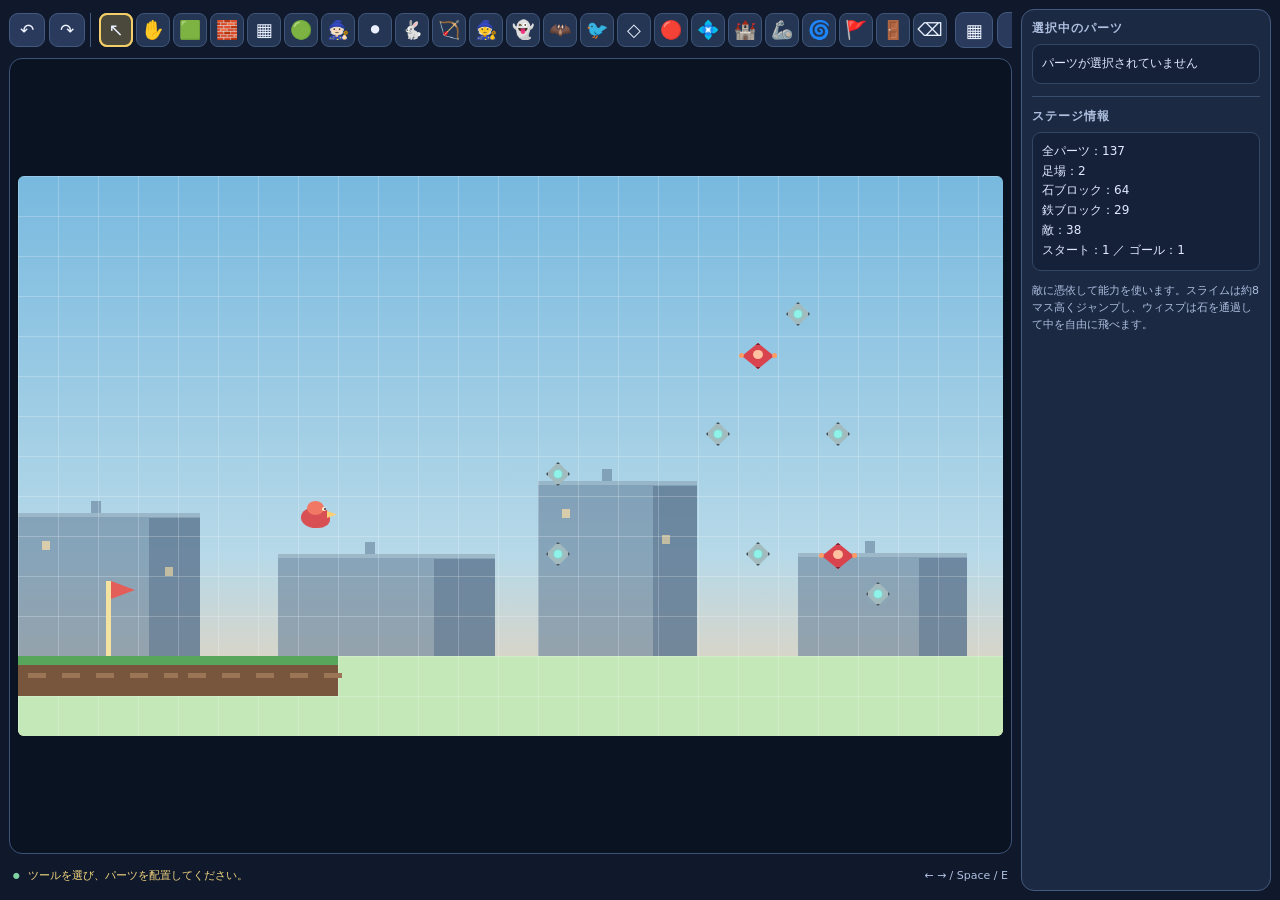
==== commit ceb757fd: "敵と味方を追加" ====
--- a/stage_editor.html
+++ b/stage_editor.html
@@ -1,86 +1,2165 @@
-<!doctype html>
+<!DOCTYPE html>
 <html lang="ja">
 <head>
-<meta charset="utf-8"><meta name="viewport" content="width=device-width,initial-scale=1">
-<title>ステージエディタ - 空中</title>
+<meta charset="UTF-8">
+<meta name="viewport" content="width=device-width,initial-scale=1,viewport-fit=cover">
+<meta name="theme-color" content="#111a2d">
+<title>空中 - ステージエディタ</title>
 <style>
-*{box-sizing:border-box}body{margin:0;background:#101722;color:#e8eef7;font:14px system-ui,sans-serif}
-header{padding:14px 18px;background:#182435;display:flex;gap:12px;align-items:center;flex-wrap:wrap}
-h1{font-size:18px;margin:0 14px 0 0}.layout{display:grid;grid-template-columns:minmax(0,1fr) 310px;gap:12px;padding:12px}
-.panel{background:#182435;border:1px solid #2b3d55;border-radius:10px;padding:12px;min-width:0}
-canvas{display:block;width:100%;height:calc(100vh - 150px);min-height:420px;background:#0c1420;border-radius:8px;touch-action:none}
-button,input,select,textarea{background:#0e1928;color:#e8eef7;border:1px solid #3a506d;border-radius:6px;padding:7px}
-button{cursor:pointer}button:hover{background:#263b55}.tools{display:flex;gap:6px;flex-wrap:wrap}
-label{display:block;margin:9px 0 4px;color:#aebed2}input,select{width:100%}.row{display:grid;grid-template-columns:1fr 1fr;gap:8px}
-textarea{width:100%;height:190px;font:12px ui-monospace,monospace}
-#objects{max-height:220px;overflow:auto;margin-top:8px}.obj{padding:6px;border-bottom:1px solid #2b3d55;cursor:pointer}.obj.sel{background:#29415e}
-small{color:#9db0c8}.hint{color:#9db0c8;font-size:12px;line-height:1.5}
-@media(max-width:850px){.layout{grid-template-columns:1fr}canvas{height:55vh;min-height:320px}}
-</style></head><body>
-<header><h1>ステージエディタ：空中</h1><div class="tools">
-<button id="fit">全体表示</button><button id="zin">拡大＋</button><button id="zout">縮小−</button>
-<button id="add">要素追加</button><button id="del">選択削除</button>
-<button id="export">JSONを書き出す</button><label style="margin:0">JSON読込 <input id="file" type="file" accept=".json,application/json" style="width:170px"></label>
-</div></header>
-<div class="layout"><main class="panel"><canvas id="cv"></canvas><p class="hint">要素をクリックして選択、ドラッグして移動できます。ホイールで拡大縮小。ステージ全体を横スクロールして確認できます。</p></main>
-<aside class="panel">
-<strong>ステージ設定</strong>
-<label>ステージ名</label><input id="name">
-<div class="row"><div><label>幅</label><input id="width" type="number" min="1"></div><div><label>高さ</label><input id="height" type="number" min="1"></div></div>
-<hr style="border-color:#2b3d55;margin:14px 0"><strong>選択中の要素</strong>
-<label>ID</label><input id="oid" type="number">
-<label>種類</label><input id="type" list="types"><datalist id="types"></datalist>
-<div class="row"><div><label>X</label><input id="x" type="number"></div><div><label>Y</label><input id="y" type="number"></div></div>
-<div class="row"><div><label>幅</label><input id="w" type="number" min="1"></div><div><label>高さ</label><input id="h" type="number" min="1"></div></div>
-<div id="objects"></div>
-<hr style="border-color:#2b3d55;margin:14px 0"><strong>JSON編集</strong>
-<textarea id="json"></textarea><div class="tools"><button id="apply">JSONを反映</button></div>
-</aside></div>
+:root{
+ --bg:#10192b;--panel:#1b2943;--panel2:#293a5d;--line:#435a80;--text:#f1f5ff;--muted:#aebfdf;
+ --accent:#f4cf69;--accent-soft:#55492b;--danger:#a65c68;--toolbar-h:42px;--tool-size:54px;
+}
+*{box-sizing:border-box}
+html,body{margin:0;width:100%;height:100%;min-height:100%;overflow:hidden;background:var(--bg);color:var(--text);font-family:system-ui,-apple-system,"Segoe UI",sans-serif;overscroll-behavior:none}
+.layout{height:100vh;height:100dvh;height:var(--app-height,100vh)}
+button,.filelabel,select,input{font:inherit}
+button,.filelabel,select{background:var(--panel2);border:1px solid var(--line);color:var(--text);border-radius:10px;cursor:pointer; -webkit-tap-highlight-color:transparent}
+button{display:inline-flex;align-items:center;justify-content:center;gap:7px;min-height:38px;padding:7px 11px;touch-action:manipulation}
+button:hover,.filelabel:hover{background:#3a5079}
+button:active{transform:translateY(1px)}
+button.primary{background:#80652d;border-color:#d9b85b;color:#fff}
+button.danger{border-color:var(--danger);color:#ffd9df}
+button:disabled{opacity:.38;cursor:default}
+select{padding:7px 9px;min-height:36px}
+.icon-btn{width:40px;height:40px;padding:0;font-size:19px;border-radius:11px}
+.icon-btn.primary{background:#80652d}
+.layout{height:100vh;height:100dvh;height:var(--app-height,100vh);display:grid;grid-template-columns:minmax(0,1fr) 250px;gap:9px;padding:9px;max-width:1800px;margin:0 auto;min-height:0}
+.panel{background:var(--panel);border:1px solid var(--line);border-radius:13px;padding:10px;min-width:0;min-height:0}
+.panel h2{font-size:11px;letter-spacing:.08em;text-transform:uppercase;color:var(--muted);margin:2px 0 3px;text-align:center}
+.tool-strip{display:flex;align-items:center;gap:3px;flex:0 0 auto;min-width:0;overflow-x:auto;overflow-y:hidden;scrollbar-width:none;overscroll-behavior-x:contain;padding:0 3px}
+.tool-strip::-webkit-scrollbar{display:none}
+.tool{width:34px;height:34px;min-height:34px;flex:none;padding:0;border-radius:8px;gap:0;font-size:17px;color:#eaf0ff;background:#243653;border-color:#3f567b}
+.tool-icon{font-size:18px;line-height:1;display:block}
+.tool.active{outline:2px solid var(--accent);outline-offset:-2px;background:#4a493c;border-color:#b89a4e;box-shadow:0 0 0 1px #b89a4e inset}
+.workspace{display:grid;grid-template-rows:42px minmax(0,1fr) 30px;gap:7px;min-width:0;min-height:0}
+.workspace-toolbar{display:flex;align-items:center;gap:5px;min-width:0;flex-wrap:nowrap;overflow-x:auto;overflow-y:hidden;scrollbar-width:none;overscroll-behavior-x:contain}
+.workspace-toolbar::-webkit-scrollbar{display:none}
+.workspace-toolbar>*{flex:none}
+.workspace-toolbar .icon-btn{width:36px;height:34px;min-height:34px;font-size:17px;border-radius:9px;flex:none}
+.toolbar-group{display:flex;align-items:center;gap:4px;flex:none}
+.history-group{padding-right:5px;border-right:1px solid #435a80}
+.view-controls{gap:4px}
+.utility-actions{gap:3px;padding-left:6px;border-left:1px solid #435a80}
+.zoom-select{font-size:12px;min-width:76px}
+.grid-toggle{height:36px;width:38px;border:1px solid var(--line);border-radius:9px;display:grid;place-items:center;background:var(--panel2);cursor:pointer;position:relative;font-size:18px}
+.grid-toggle input{position:absolute;opacity:0;width:1px;height:1px}
+.grid-toggle:has(input:not(:checked)){opacity:.5}
+.canvas-wrap{background:#091321;border:1px solid #3c5277;border-radius:13px;padding:8px;overflow:hidden;min-height:0;display:flex;align-items:flex-start;justify-content:flex-start;position:relative;touch-action:none;}
+.canvas-wrap.test-mode{padding:0;align-items:center;justify-content:center;background:#08111f}
+.canvas-wrap.test-mode canvas{margin:0!important;cursor:default;border-radius:6px}
+canvas{display:block;max-width:none;image-rendering:pixelated;border-radius:6px;touch-action:none;cursor:crosshair;flex:none}
+#editorDom{display:block;position:relative;max-width:none;flex:none;overflow:hidden;border-radius:6px;background:linear-gradient(180deg,#78b9df 0%,#b7d9e8 68%,#f0d2b2 100%);touch-action:none;user-select:none;-webkit-user-select:none;isolation:isolate}
+#editorBootMessage{position:absolute;inset:0;display:flex;align-items:center;justify-content:center;color:#17324a;font-size:14px;font-weight:700;text-shadow:0 1px 0 #ffffff88;pointer-events:none}
+.editor-world{position:absolute;left:0;top:0;transform-origin:0 0;pointer-events:none}
+.editor-shape{position:absolute;box-sizing:border-box;pointer-events:none}
+.canvas-wrap:not(.test-mode) canvas{display:none}
+.canvas-wrap:not(.test-mode) #editorDom{display:block}
+.canvas-wrap.test-mode canvas{display:block}
+.canvas-wrap.test-mode #editorDom{display:none}
+#notice{height:30px;min-width:0;display:flex;align-items:center;gap:8px;color:#f4d77f;font-size:11px;line-height:1.2;padding:0 4px;overflow:hidden}
+#notice:before{content:"●";font-size:8px;color:#7fd3a3;flex:none}
+.status-right{margin-left:auto;display:flex;align-items:center;gap:6px;flex:none}
+.status-right .small{white-space:nowrap}
+#testBtn,#stopTestBtn{min-height:28px;height:28px;padding:3px 10px;font-size:11px;border-radius:8px;white-space:nowrap}
+#stopTestBtn{background:#b93648;border-color:#f07886;color:#fff;box-shadow:0 0 0 1px #7f2634 inset}
+#stopTestBtn:hover{background:#d1495b;border-color:#ff9aa4}
+#stopTestBtn:active{background:#982b3c}
+.right{display:flex;flex-direction:column;gap:12px;overflow:auto}
+.layout.inspector-collapsed{grid-template-columns:minmax(0,1fr) 0}
+.layout.inspector-collapsed .right{display:none}
+.right h2{text-align:left;font-size:12px;margin:0 0 7px}
+.stat{background:#142139;border:1px solid #314766;border-radius:9px;padding:9px;margin-top:6px;font-size:12px;line-height:1.65;color:#e2eaff}
+.section{padding-top:11px;border-top:1px solid #3a4e70}
+.small{font-size:11px;color:var(--muted);line-height:1.55}
+input[type=number],input[type=text]{width:100%;background:#101b30;color:#fff;border:1px solid var(--line);border-radius:8px;padding:9px;min-height:38px}
+label.field{display:block;font-size:11px;color:var(--muted);margin:10px 0 4px}
+.settings-panel{position:fixed;z-index:30;top:calc(var(--toolbar-h) + 8px);left:12px;width:290px;max-height:calc(100vh - var(--toolbar-h) - 24px);max-height:calc(100dvh - var(--toolbar-h) - 24px);overflow:auto;box-shadow:0 14px 46px #0009;display:none}
+body.settings-open .settings-panel{display:block}
+.settings-panel h2{text-align:left;font-size:13px;margin:0 0 10px;color:var(--text)}
+.setting-actions{display:grid;grid-template-columns:1fr;gap:7px;margin-top:9px}
+#resizeBtn{width:100%}
+#editorHelp{margin-top:14px;padding-top:12px;border-top:1px solid #3a4e70}
+#editorHelp p{margin:0}
+.hidden{display:none!important}
+.sr-only{position:absolute!important;width:1px!important;height:1px!important;padding:0!important;margin:-1px!important;overflow:hidden!important;clip:rect(0,0,0,0)!important;white-space:nowrap!important;border:0!important}
+.touch-controls{display:none;position:fixed;z-index:25;left:10px;right:10px;bottom:calc(48px + env(safe-area-inset-bottom));justify-content:space-between;pointer-events:none}
+.touch-controls button{pointer-events:auto;width:49px;height:48px;min-height:48px;border-radius:14px;background:#182945eF;border-color:#7188b0;font-size:19px;box-shadow:0 4px 14px #0006}
+.touch-controls .move-pad{display:flex;flex-direction:column;gap:5px}
+.touch-controls .move-row{display:flex;gap:7px}
+.touch-controls .action-pad{display:flex;gap:7px}
+body.touch-device .touch-controls:not(.hidden){display:flex}
+@media(max-width:1050px) and (min-width:701px){.layout{grid-template-columns:minmax(0,1fr) 215px;gap:7px;padding:7px}.right{padding:9px}}
+@media(max-width:700px), (orientation:landscape) and (max-height:520px){
+ :root{--toolbar-h:40px}
+ .icon-btn{width:36px;height:36px;min-height:36px;border-radius:9px;font-size:17px}
+ .layout{height:100dvh;grid-template-columns:minmax(0,1fr);grid-template-rows:minmax(0,1fr);grid-template-areas:"workspace";gap:0;padding:0;max-width:none}
+ .workspace{grid-area:workspace;grid-template-rows:40px minmax(0,1fr) 31px;gap:4px;padding:5px 6px 3px}
+ .workspace-toolbar{gap:3px}
+ .workspace-toolbar .icon-btn{width:31px;height:31px;min-height:31px;font-size:15px}
+ .history-group{padding-right:3px;gap:2px}
+ .tool-strip{gap:2px;padding:0 2px}
+ .tool{width:29px;height:30px;min-height:30px;border-radius:7px}
+ .tool-icon{font-size:16px}
+ .view-controls{gap:3px}
+ .zoom-select{height:34px;min-height:34px;min-width:67px;padding:5px 6px;font-size:11px}
+ .grid-toggle{width:34px;height:34px;font-size:16px}
+ .canvas-wrap{border-radius:9px;padding:5px;justify-content:flex-start;align-items:center}
+ #notice{height:31px;font-size:10px;padding:0 2px;gap:5px}
+ #testBtn,#stopTestBtn{height:27px;min-height:27px;padding:2px 7px;font-size:10px}
+ .status-right .small{display:none}
+ .right{display:none;position:fixed;z-index:35;top:calc(var(--toolbar-h) + 8px);right:8px;bottom:calc(78px + env(safe-area-inset-bottom));left:8px;border-radius:14px;padding:14px;box-shadow:0 18px 50px #000a;background:#1b2943;overflow:auto}
+ body.inspector-open .right{display:flex}
+ .settings-panel{top:calc(var(--toolbar-h) + 8px);left:8px;right:8px;bottom:calc(78px + env(safe-area-inset-bottom));width:auto;max-height:none;border-radius:14px;padding:14px}
+ body.inspector-open .settings-panel{display:none}
+ body.settings-open .right{display:none}
+ .touch-controls{position:fixed;z-index:25;left:10px;right:10px;bottom:calc(80px + env(safe-area-inset-bottom));display:flex;justify-content:space-between;pointer-events:none}
+ .touch-controls button{pointer-events:auto;width:49px;height:48px;min-height:48px;border-radius:14px;background:#182945eF;border-color:#7188b0;font-size:19px;box-shadow:0 4px 14px #0006}
+ .touch-controls .move-pad{display:flex;flex-direction:column;gap:5px}.touch-controls .move-row{display:flex;gap:7px}
+ .touch-controls .action-pad{display:flex;gap:7px}
+}
+
+@media (orientation:landscape) and (max-height:520px){
+ :root{--toolbar-h:34px;--tool-size:52px}
+ .icon-btn{width:32px;height:32px;min-height:32px;font-size:15px}
+ .layout{grid-template-rows:minmax(0,1fr)}
+ .workspace{grid-template-rows:34px minmax(0,1fr) 24px;gap:3px;padding:3px 5px 2px}
+ .workspace-toolbar .icon-btn{width:29px;height:29px;min-height:29px;font-size:14px}
+ .history-group{padding-right:2px;gap:2px}
+ .tool-strip{gap:2px;padding:0 1px}
+ .tool{width:27px;height:28px;min-height:28px;border-radius:6px}
+ .tool-icon{font-size:15px}
+ .zoom-select{height:31px;min-height:31px;min-width:62px;font-size:10px}
+ .grid-toggle{width:31px;height:31px;font-size:15px}
+ .canvas-wrap{padding:4px;border-radius:8px;align-items:flex-start;justify-content:flex-start}
+ #notice{height:24px;font-size:9px}
+ #testBtn,#stopTestBtn{height:24px;min-height:24px;padding:2px 6px;font-size:9px}
+ .right{bottom:calc(65px + env(safe-area-inset-bottom))}
+ .settings-panel{bottom:calc(65px + env(safe-area-inset-bottom))}
+ .touch-controls{bottom:calc(64px + env(safe-area-inset-bottom))}
+ .touch-controls button{width:43px;height:42px;min-height:42px;font-size:17px}
+}
+@media(max-width:370px){.toolbar-group{gap:2px}.zoom-select{min-width:57px;padding-left:4px;padding-right:4px}.utility-actions{gap:2px;padding-left:4px}}
+</style>
+</head>
+<body>
+<main class="layout" id="layoutRoot">
+ <section class="workspace">
+  <div class="workspace-toolbar">
+   <div class="toolbar-group history-group">
+    <button id="undoBtn" class="icon-btn" title="元に戻す" aria-label="元に戻す">↶</button>
+    <button id="redoBtn" class="icon-btn" title="やり直す" aria-label="やり直す">↷</button>
+   </div>
+   <div class="tool-strip" id="tools" role="toolbar" aria-label="配置ツール">
+   <button class="tool tool-icon-btn active" data-tool="select" title="選択・移動" aria-label="選択・移動"><span class="tool-icon">↖</span><span class="sr-only">選択</span></button>
+   <button class="tool tool-icon-btn" data-tool="hand" title="キャンバス移動" aria-label="キャンバス移動"><span class="tool-icon">✋</span><span class="sr-only">移動</span></button>
+   <button class="tool tool-icon-btn" data-tool="platform" title="地面・足場" aria-label="地面・足場"><span class="tool-icon">🟩</span><span class="sr-only">足場</span></button>
+   <button class="tool tool-icon-btn" data-tool="stone" title="石ブロック" aria-label="石ブロック"><span class="tool-icon">🧱</span><span class="sr-only">石</span></button><button class="tool tool-icon-btn" data-tool="bossWall" title="鉄ブロック" aria-label="鉄ブロック"><span class="tool-icon">▦</span><span class="sr-only">鉄ブロック</span></button>
+   <button class="tool tool-icon-btn" data-tool="beetle" title="スライム（味方）" aria-label="スライム"><span class="tool-icon">🟢</span><span class="sr-only">スライム</span></button><button class="tool tool-icon-btn" data-tool="mage" title="魔導士（味方）" aria-label="魔導士"><span class="tool-icon">🧙🏻</span><span class="sr-only">魔導士</span></button><button class="tool tool-icon-btn" data-tool="enemySlime" title="敵スライム" aria-label="敵スライム"><span class="tool-icon">⚫</span><span class="sr-only">敵スライム</span></button><button class="tool tool-icon-btn" data-tool="rabbit" title="ウサギ" aria-label="ウサギ"><span class="tool-icon">🐇</span><span class="sr-only">ウサギ</span></button><button class="tool tool-icon-btn" data-tool="archer" title="アーチャー" aria-label="アーチャー"><span class="tool-icon">🏹</span><span class="sr-only">アーチャー</span></button><button class="tool tool-icon-btn" data-tool="witch" title="ウィッチ" aria-label="ウィッチ"><span class="tool-icon">🧙</span><span class="sr-only">ウィッチ</span></button>
+   <button class="tool tool-icon-btn" data-tool="wisp" title="ウィスプ（味方）" aria-label="ウィスプ"><span class="tool-icon">👻</span><span class="sr-only">ウィスプ</span></button><button class="tool tool-icon-btn" data-tool="bat" title="コウモリ" aria-label="コウモリ"><span class="tool-icon">🦇</span><span class="sr-only">コウモリ</span></button><button class="tool tool-icon-btn" data-tool="bird" title="赤い鳥" aria-label="赤い鳥"><span class="tool-icon">🐦</span><span class="sr-only">赤い鳥</span></button><button class="tool tool-icon-btn" data-tool="drone" title="ドローン" aria-label="ドローン"><span class="tool-icon">◇</span><span class="sr-only">ドローン</span></button><button class="tool tool-icon-btn" data-tool="redDrone" title="赤色ドローン" aria-label="赤色ドローン"><span class="tool-icon">🔴</span><span class="sr-only">赤ドローン</span></button><button class="tool tool-icon-btn" data-tool="bigDrone" title="大型ドローン" aria-label="大型ドローン"><span class="tool-icon">💠</span><span class="sr-only">大型ドローン</span></button><button class="tool tool-icon-btn" data-tool="boss" title="ボス：機械要塞" aria-label="ボス：機械要塞"><span class="tool-icon">🏰</span><span class="sr-only">機械要塞ボス</span></button><button class="tool tool-icon-btn" data-tool="armorBoss" title="ボス：アーマー" aria-label="ボス：アーマー"><span class="tool-icon">🦾</span><span class="sr-only">アーマー</span></button><button class="tool tool-icon-btn" data-tool="bossDoor" title="ボス部屋の入口" aria-label="ボス部屋の入口"><span class="tool-icon">🌀</span><span class="sr-only">ボス入口</span></button>
+   <button class="tool tool-icon-btn" data-tool="start" title="スタート" aria-label="スタート"><span class="tool-icon">🚩</span><span class="sr-only">開始</span></button>
+   <button class="tool tool-icon-btn" data-tool="goal" title="ゴール" aria-label="ゴール"><span class="tool-icon">🚪</span><span class="sr-only">ゴール</span></button>
+   <button class="tool tool-icon-btn" data-tool="erase" title="消しゴム" aria-label="消しゴム"><span class="tool-icon">⌫</span><span class="sr-only">削除</span></button>
+  
+   </div>
+   <div class="toolbar-group view-controls">
+    <label class="grid-toggle" title="グリッド表示" aria-label="グリッド表示">▦<input id="gridToggle" type="checkbox" checked></label>
+    <select id="zoom" class="zoom-select" aria-label="表示倍率"><option value="auto">自動</option><option value="1">100%</option><option value="0.8">80%</option><option value="0.6">60%</option></select>
+    <button id="testBtn" class="icon-btn primary" title="テストプレイ" aria-label="テストプレイ">▶</button>
+    <button id="stopTestBtn" class="icon-btn hidden" title="編集に戻る" aria-label="編集に戻る">■</button>
+   </div>
+   <div class="toolbar-group utility-actions" aria-label="ステージ操作">
+    <button id="newBtn" class="icon-btn" title="新規ステージ" aria-label="新規ステージ">＋</button>
+    <button id="loadTrigger" class="icon-btn" title="JSONを読み込む" aria-label="JSONを読み込む">📂</button>
+    <button id="saveBtn" class="icon-btn primary" title="JSONを書き出す" aria-label="JSONを書き出す">💾</button>
+    <button id="settingsToggle" class="icon-btn" title="ステージ設定" aria-label="ステージ設定">⚙</button>
+    <button id="inspectorToggle" class="icon-btn" title="パーツ情報" aria-label="パーツ情報">▤</button>
+   </div>
+   <input id="loadFile" type="file" accept=".json,application/json" class="hidden">
+  </div>
+  <div class="canvas-wrap" id="canvasWrap">
+   <canvas id="editor" width="600" height="560" aria-hidden="true"></canvas>
+   <div id="editorDom" role="img" aria-label="ステージ編集キャンバス">
+    <div id="editorBootMessage">ステージを読み込んでいます…</div>
+   </div>
+  </div>
+  <div id="notice"><span id="noticeText">ツールを選び、パーツを配置してください。</span><div class="status-right"><span class="small">← → / Space / E</span></div></div>
+ </section>
+ <aside class="panel right" id="inspectorPanel">
+  <div>
+   <h2>選択中のパーツ</h2>
+   <div id="selectionInfo" class="stat">パーツが選択されていません</div>
+   <div id="props" class="hidden">
+    <label class="field" for="propX">X座標（マス）</label><input type="number" id="propX" min="0">
+    <label class="field" for="propY">Y座標（マス）</label><input type="number" id="propY" min="0">
+    <label class="field" for="propW">横幅（マス）</label><input type="number" id="propW" min="1">
+    <label class="field" for="propH">高さ（マス）</label><input type="number" id="propH" min="1">
+    <button id="applyProps" style="width:100%;margin-top:9px">変更を適用</button>
+    <button id="deleteSelected" class="danger" style="width:100%;margin-top:7px">このパーツを削除</button>
+   </div>
+  </div>
+  <div class="section"><h2>ステージ情報</h2><div class="stat" id="stats"></div>
+   <p class="small">敵に憑依して能力を使います。スライムは約8マス高くジャンプし、ウィスプは石を通過して中を自由に飛べます。</p>
+  </div>
+ </aside>
+</main>
+<aside class="panel settings-panel" id="settingsPanel">
+ <h2>ステージ設定</h2>
+ <label class="field" for="stageName">ステージ名</label><input id="stageName" type="text" value="空中" maxlength="40">
+ <label class="field" for="worldWidth">横幅（マス）</label><input id="worldWidth" type="number" min="30" max="150" value="150">
+ <div class="setting-actions"><button id="resizeBtn">横幅を適用</button></div>
+ <div id="editorHelp"><h2>編集のヒント</h2><p class="small">足場・ブロック・敵を選んでタップすると配置。選択ツールでパーツをドラッグして移動。空白部分をドラッグすると画面をスクロールできます。スタートとゴールは各1つです。</p></div>
+</aside>
+<div class="touch-controls hidden" id="touchControls" aria-label="テストプレイ操作">
+ <div class="move-pad"><div class="move-row"><button data-key="ArrowLeft" aria-label="左">◀</button><button data-key="ArrowRight" aria-label="右">▶</button></div><div class="move-row"><button data-key="ArrowUp" aria-label="上">▲</button><button data-key="ArrowDown" aria-label="下">▼</button></div></div>
+ <div class="action-pad"><button data-key="KeyE" aria-label="憑依">E</button><button data-key="Space" aria-label="向き固定／ジャンプ">⤒</button></div>
+</div>
 <script>
-let stage={"format": "possession-runner-level", "version": 1, "name": "空中", "width": 150, "height": 14, "objects": [{"id": 14, "type": "drone", "x": 51, "y": 6, "w": 1, "h": 1}, {"id": 15, "type": "start", "x": 2, "y": 10, "w": 1, "h": 2}, {"id": 17, "type": "platform", "x": 0, "y": 12, "w": 4, "h": 1}, {"id": 18, "type": "platform", "x": 4, "y": 12, "w": 4, "h": 1}, {"id": 19, "type": "bird", "x": 7, "y": 8, "w": 1, "h": 1}, {"id": 21, "type": "drone", "x": 13, "y": 7, "w": 1, "h": 1}, {"id": 23, "type": "drone", "x": 13, "y": 9, "w": 1, "h": 1}, {"id": 24, "type": "drone", "x": 19, "y": 3, "w": 1, "h": 1}, {"id": 25, "type": "drone", "x": 20, "y": 6, "w": 1, "h": 1}, {"id": 26, "type": "drone", "x": 17, "y": 6, "w": 1, "h": 1}, {"id": 27, "type": "drone", "x": 18, "y": 9, "w": 1, "h": 1}, {"id": 28, "type": "drone", "x": 21, "y": 10, "w": 1, "h": 1}, {"id": 31, "type": "stone", "x": 25, "y": 11, "w": 1, "h": 1}, {"id": 32, "type": "stone", "x": 25, "y": 12, "w": 1, "h": 1}, {"id": 33, "type": "stone", "x": 25, "y": 10, "w": 1, "h": 1}, {"id": 34, "type": "stone", "x": 25, "y": 9, "w": 1, "h": 1}, {"id": 35, "type": "stone", "x": 25, "y": 8, "w": 1, "h": 1}, {"id": 36, "type": "stone", "x": 25, "y": 7, "w": 1, "h": 1}, {"id": 37, "type": "stone", "x": 25, "y": 6, "w": 1, "h": 1}, {"id": 38, "type": "stone", "x": 25, "y": 3, "w": 1, "h": 1}, {"id": 39, "type": "stone", "x": 25, "y": 2, "w": 1, "h": 1}, {"id": 40, "type": "stone", "x": 25, "y": 0, "w": 1, "h": 1}, {"id": 41, "type": "stone", "x": 25, "y": 1, "w": 1, "h": 1}, {"id": 42, "type": "stone", "x": 28, "y": 1, "w": 1, "h": 1}, {"id": 43, "type": "stone", "x": 29, "y": 1, "w": 1, "h": 1}, {"id": 44, "type": "stone", "x": 30, "y": 1, "w": 1, "h": 1}, {"id": 45, "type": "stone", "x": 28, "y": 2, "w": 1, "h": 1}, {"id": 46, "type": "stone", "x": 28, "y": 4, "w": 1, "h": 1}, {"id": 47, "type": "stone", "x": 28, "y": 5, "w": 1, "h": 1}, {"id": 48, "type": "stone", "x": 28, "y": 6, "w": 1, "h": 1}, {"id": 49, "type": "stone", "x": 28, "y": 7, "w": 1, "h": 1}, {"id": 50, "type": "stone", "x": 25, "y": 13, "w": 1, "h": 1}, {"id": 51, "type": "stone", "x": 28, "y": 13, "w": 1, "h": 1}, {"id": 52, "type": "stone", "x": 28, "y": 12, "w": 1, "h": 1}, {"id": 53, "type": "stone", "x": 28, "y": 11, "w": 1, "h": 1}, {"id": 54, "type": "stone", "x": 34, "y": 13, "w": 1, "h": 1}, {"id": 55, "type": "stone", "x": 34, "y": 12, "w": 1, "h": 1}, {"id": 56, "type": "stone", "x": 34, "y": 11, "w": 1, "h": 1}, {"id": 57, "type": "stone", "x": 34, "y": 9, "w": 1, "h": 1}, {"id": 58, "type": "stone", "x": 34, "y": 10, "w": 1, "h": 1}, {"id": 59, "type": "stone", "x": 34, "y": 9, "w": 1, "h": 1}, {"id": 60, "type": "stone", "x": 34, "y": 7, "w": 1, "h": 1}, {"id": 61, "type": "stone", "x": 34, "y": 8, "w": 1, "h": 1}, {"id": 62, "type": "stone", "x": 34, "y": 6, "w": 1, "h": 1}, {"id": 63, "type": "stone", "x": 34, "y": 5, "w": 1, "h": 1}, {"id": 64, "type": "stone", "x": 31, "y": 1, "w": 1, "h": 1}, {"id": 65, "type": "stone", "x": 32, "y": 1, "w": 1, "h": 1}, {"id": 66, "type": "stone", "x": 33, "y": 0, "w": 1, "h": 1}, {"id": 67, "type": "stone", "x": 33, "y": 1, "w": 1, "h": 1}, {"id": 68, "type": "stone", "x": 40, "y": 6, "w": 1, "h": 1}, {"id": 69, "type": "stone", "x": 40, "y": 7, "w": 1, "h": 1}, {"id": 70, "type": "stone", "x": 40, "y": 8, "w": 1, "h": 1}, {"id": 71, "type": "stone", "x": 40, "y": 9, "w": 1, "h": 1}, {"id": 72, "type": "stone", "x": 40, "y": 9, "w": 1, "h": 1}, {"id": 73, "type": "stone", "x": 40, "y": 10, "w": 1, "h": 1}, {"id": 74, "type": "stone", "x": 40, "y": 5, "w": 1, "h": 1}, {"id": 75, "type": "stone", "x": 40, "y": 0, "w": 1, "h": 1}, {"id": 76, "type": "stone", "x": 40, "y": 1, "w": 1, "h": 1}, {"id": 77, "type": "stone", "x": 40, "y": 2, "w": 1, "h": 1}, {"id": 78, "type": "stone", "x": 40, "y": 3, "w": 1, "h": 1}, {"id": 79, "type": "stone", "x": 40, "y": 4, "w": 1, "h": 1}, {"id": 81, "type": "drone", "x": 29, "y": 3, "w": 1, "h": 1}, {"id": 82, "type": "drone", "x": 29, "y": 9, "w": 1, "h": 1}, {"id": 83, "type": "drone", "x": 31, "y": 8, "w": 1, "h": 1}, {"id": 84, "type": "drone", "x": 32, "y": 6, "w": 1, "h": 1}, {"id": 86, "type": "drone", "x": 33, "y": 4, "w": 1, "h": 1}, {"id": 87, "type": "drone", "x": 39, "y": 4, "w": 1, "h": 1}, {"id": 88, "type": "drone", "x": 37, "y": 6, "w": 1, "h": 1}, {"id": 89, "type": "drone", "x": 38, "y": 8, "w": 1, "h": 1}, {"id": 93, "type": "drone", "x": 47, "y": 4, "w": 1, "h": 1}, {"id": 94, "type": "drone", "x": 49, "y": 9, "w": 1, "h": 1}, {"id": 95, "type": "drone", "x": 47, "y": 8, "w": 1, "h": 1}, {"id": 96, "type": "drone", "x": 50, "y": 4, "w": 1, "h": 1}, {"id": 99, "type": "drone", "x": 53, "y": 8, "w": 1, "h": 1}, {"id": 103, "type": "drone", "x": 55, "y": 9, "w": 1, "h": 1}, {"id": 104, "type": "drone", "x": 52, "y": 10, "w": 1, "h": 1}, {"id": 105, "type": "drone", "x": 50, "y": 12, "w": 1, "h": 1}, {"id": 107, "type": "stone", "x": 41, "y": 4, "w": 1, "h": 1}, {"id": 108, "type": "stone", "x": 42, "y": 4, "w": 1, "h": 1}, {"id": 109, "type": "stone", "x": 43, "y": 4, "w": 1, "h": 1}, {"id": 110, "type": "stone", "x": 44, "y": 4, "w": 1, "h": 1}, {"id": 111, "type": "stone", "x": 58, "y": 1, "w": 1, "h": 1}, {"id": 112, "type": "stone", "x": 58, "y": 2, "w": 1, "h": 1}, {"id": 113, "type": "stone", "x": 58, "y": 3, "w": 1, "h": 1}, {"id": 119, "type": "stone", "x": 58, "y": 8, "w": 1, "h": 1}, {"id": 120, "type": "stone", "x": 58, "y": 9, "w": 1, "h": 1}, {"id": 121, "type": "stone", "x": 58, "y": 10, "w": 1, "h": 1}, {"id": 122, "type": "stone", "x": 58, "y": 12, "w": 1, "h": 1}, {"id": 123, "type": "stone", "x": 58, "y": 13, "w": 1, "h": 1}, {"id": 124, "type": "stone", "x": 58, "y": 11, "w": 1, "h": 1}, {"id": 125, "type": "stone", "x": 58, "y": 0, "w": 1, "h": 1}, {"id": 127, "type": "redDrone", "x": 18, "y": 4, "w": 1, "h": 1}, {"id": 128, "type": "redDrone", "x": 20, "y": 9, "w": 1, "h": 1}, {"id": 129, "type": "bigDrone", "x": 25, "y": 4, "w": 2, "h": 2}, {"id": 130, "type": "redDrone", "x": 31, "y": 5, "w": 1, "h": 1}, {"id": 131, "type": "redDrone", "x": 37, "y": 3, "w": 1, "h": 1}, {"id": 132, "type": "bigDrone", "x": 40, "y": 11, "w": 2, "h": 2}, {"id": 133, "type": "stone", "x": 40, "y": 13, "w": 1, "h": 1}, {"id": 134, "type": "redDrone", "x": 51, "y": 3, "w": 1, "h": 1}, {"id": 135, "type": "redDrone", "x": 51, "y": 7, "w": 1, "h": 1}, {"id": 136, "type": "redDrone", "x": 48, "y": 11, "w": 1, "h": 1}, {"id": 137, "type": "bigDrone", "x": 53, "y": 5, "w": 2, "h": 2}, {"id": 138, "type": "bigDrone", "x": 58, "y": 4, "w": 2, "h": 2}, {"id": 139, "type": "bigDrone", "x": 58, "y": 6, "w": 2, "h": 2}, {"id": 143, "type": "bossWall", "x": 115, "y": 0, "w": 30, "h": 1}, {"id": 144, "type": "bossWall", "x": 115, "y": 0, "w": 1, "h": 6}, {"id": 146, "type": "bossWall", "x": 145, "y": 0, "w": 1, "h": 12}, {"id": 152, "type": "bossDoor", "x": 68, "y": 9, "w": 2, "h": 3}, {"id": 153, "type": "bossWall", "x": 71, "y": 11, "w": 1, "h": 1}, {"id": 154, "type": "bossWall", "x": 71, "y": 10, "w": 1, "h": 1}, {"id": 155, "type": "bossWall", "x": 71, "y": 9, "w": 1, "h": 1}, {"id": 156, "type": "bossWall", "x": 71, "y": 8, "w": 1, "h": 1}, {"id": 157, "type": "bossWall", "x": 71, "y": 7, "w": 1, "h": 1}, {"id": 158, "type": "bossWall", "x": 71, "y": 6, "w": 1, "h": 1}, {"id": 159, "type": "bossWall", "x": 71, "y": 5, "w": 1, "h": 1}, {"id": 160, "type": "bossWall", "x": 71, "y": 0, "w": 1, "h": 1}, {"id": 161, "type": "bossWall", "x": 71, "y": 1, "w": 1, "h": 1}, {"id": 162, "type": "bossWall", "x": 71, "y": 2, "w": 1, "h": 1}, {"id": 163, "type": "bossWall", "x": 71, "y": 3, "w": 1, "h": 1}, {"id": 164, "type": "bossWall", "x": 71, "y": 4, "w": 1, "h": 1}, {"id": 165, "type": "bossWall", "x": 115, "y": 6, "w": 1, "h": 1}, {"id": 166, "type": "bossWall", "x": 115, "y": 8, "w": 1, "h": 1}, {"id": 167, "type": "bossWall", "x": 115, "y": 9, "w": 1, "h": 1}, {"id": 168, "type": "bossWall", "x": 115, "y": 7, "w": 1, "h": 1}, {"id": 169, "type": "bossWall", "x": 115, "y": 10, "w": 1, "h": 1}, {"id": 170, "type": "bossWall", "x": 115, "y": 11, "w": 1, "h": 1}, {"id": 173, "type": "boss", "x": 129, "y": 5, "w": 4, "h": 4}, {"id": 174, "type": "bossWall", "x": 115, "y": 12, "w": 1, "h": 1}, {"id": 175, "type": "bossWall", "x": 115, "y": 13, "w": 1, "h": 1}, {"id": 176, "type": "bossWall", "x": 145, "y": 12, "w": 1, "h": 1}, {"id": 177, "type": "bossWall", "x": 145, "y": 13, "w": 1, "h": 1}, {"id": 178, "type": "bossDoor", "x": 119, "y": 5, "w": 2, "h": 3}, {"id": 179, "type": "goal", "x": 148, "y": 5, "w": 2, "h": 3}, {"id": 186, "type": "bossWall", "x": 71, "y": 12, "w": 1, "h": 1}, {"id": 187, "type": "bossWall", "x": 71, "y": 13, "w": 1, "h": 1}, {"id": 189, "type": "bossWall", "x": 68, "y": 12, "w": 1, "h": 1}, {"id": 190, "type": "bossWall", "x": 69, "y": 12, "w": 1, "h": 1}, {"id": 193, "type": "rabbit", "x": 6, "y": 11, "w": 1, "h": 1}]}, selected=null, scale=26, offsetX=18, offsetY=18, drag=null;
-const cv=document.getElementById('cv'),ctx=cv.getContext('2d');
-const colors={start:'#4ade80',goal:'#facc15',platform:'#64748b',bird:'#38bdf8',rabbit:'#fb923c',drone:'#a78bfa',redDrone:'#f87171',bigDrone:'#dc6b9c',stone:'#94a3b8',boss:'#ef4444',bossWall:'#475569',bossDoor:'#eab308'};
+(()=>{
+const cv=document.getElementById('editor'),wrap=document.getElementById('canvasWrap'),editorDom=document.getElementById('editorDom'),CELL=40,ROWS=14;
+let ctx=null,editorBooted=false;
+let editorViewportWidth=600;
 const $=id=>document.getElementById(id);
-function fit(){const r=cv.getBoundingClientRect();scale=Math.min((r.width-36)/stage.width,(r.height-36)/stage.height);scale=Math.max(3,scale);offsetX=18;offsetY=18;draw()}
-function resize(){const r=cv.getBoundingClientRect(),d=devicePixelRatio||1;cv.width=r.width*d;cv.height=r.height*d;ctx.setTransform(d,0,0,d,0,0);draw()}
+// Touch controls follow input capability, not viewport width or desktop-mode user-agent hints.
+const touchMedia=window.matchMedia?window.matchMedia('(any-pointer: coarse)'):null;
+const hasTouchInput=Number(navigator.maxTouchPoints||0)>0||('ontouchstart' in window)||!!(touchMedia&&touchMedia.matches);
+if(hasTouchInput)document.body.classList.add('touch-device');
+// Learn the input type at runtime too, for tablets/WebViews that report touch capability late.
+window.addEventListener('pointerdown',e=>{if(e.pointerType==='touch')document.body.classList.add('touch-device');},{passive:true});
+window.addEventListener('touchstart',()=>document.body.classList.add('touch-device'),{passive:true,once:true});
+let cols=150,tool='select',items=[],selected=null,drag=null,pan=null,history=[],future=[],test=false,keys={},cam=0,camY=0,effectiveZoom=1,cameraTouched=false;
+// Test play mirrors the shipped game runtime (960x540 world viewport).
+const GAME_W=960,GAME_H=540,GAME_FALL_ZONE_Y=12*CELL;let gameWorldW=3000,gamePlatforms=[],gameBlocks=[],gameEnemies=[],gameDecorations=[],gamePlayer=null,gamePossessed=null,gameGoal=null,gameBossDoors=[],gameBossBounds=null,gameInBossRoom=false,gameRoomEntryTimer=0,gameStart={x:70,y:420},gameCamera=0,gameWon=false,gameHintTimer=0,gameShots=[],gameEnemyShots=[],gameBlastEffects=[],gameFireTimer=0,gameAccumulator=0,gamePreviousTimestamp=null,gameMessage='敵の近くで E / 憑依',gameStageTitle='空中';
+const defaults=()=>[
+  {
+    "id": 14,
+    "type": "drone",
+    "x": 51,
+    "y": 6,
+    "w": 1,
+    "h": 1
+  },
+  {
+    "id": 15,
+    "type": "start",
+    "x": 2,
+    "y": 10,
+    "w": 1,
+    "h": 2
+  },
+  {
+    "id": 17,
+    "type": "platform",
+    "x": 0,
+    "y": 12,
+    "w": 4,
+    "h": 1
+  },
+  {
+    "id": 18,
+    "type": "platform",
+    "x": 4,
+    "y": 12,
+    "w": 4,
+    "h": 1
+  },
+  {
+    "id": 19,
+    "type": "bird",
+    "x": 7,
+    "y": 8,
+    "w": 1,
+    "h": 1
+  },
+  {
+    "id": 21,
+    "type": "drone",
+    "x": 13,
+    "y": 7,
+    "w": 1,
+    "h": 1
+  },
+  {
+    "id": 23,
+    "type": "drone",
+    "x": 13,
+    "y": 9,
+    "w": 1,
+    "h": 1
+  },
+  {
+    "id": 24,
+    "type": "drone",
+    "x": 19,
+    "y": 3,
+    "w": 1,
+    "h": 1
+  },
+  {
+    "id": 25,
+    "type": "drone",
+    "x": 20,
+    "y": 6,
+    "w": 1,
+    "h": 1
+  },
+  {
+    "id": 26,
+    "type": "drone",
+    "x": 17,
+    "y": 6,
+    "w": 1,
+    "h": 1
+  },
+  {
+    "id": 27,
+    "type": "drone",
+    "x": 18,
+    "y": 9,
+    "w": 1,
+    "h": 1
+  },
+  {
+    "id": 28,
+    "type": "drone",
+    "x": 21,
+    "y": 10,
+    "w": 1,
+    "h": 1
+  },
+  {
+    "id": 31,
+    "type": "stone",
+    "x": 25,
+    "y": 11,
+    "w": 1,
+    "h": 1
+  },
+  {
+    "id": 32,
+    "type": "stone",
+    "x": 25,
+    "y": 12,
+    "w": 1,
+    "h": 1
+  },
+  {
+    "id": 33,
+    "type": "stone",
+    "x": 25,
+    "y": 10,
+    "w": 1,
+    "h": 1
+  },
+  {
+    "id": 34,
+    "type": "stone",
+    "x": 25,
+    "y": 9,
+    "w": 1,
+    "h": 1
+  },
+  {
+    "id": 35,
+    "type": "stone",
+    "x": 25,
+    "y": 8,
+    "w": 1,
+    "h": 1
+  },
+  {
+    "id": 36,
+    "type": "stone",
+    "x": 25,
+    "y": 7,
+    "w": 1,
+    "h": 1
+  },
+  {
+    "id": 37,
+    "type": "stone",
+    "x": 25,
+    "y": 6,
+    "w": 1,
+    "h": 1
+  },
+  {
+    "id": 38,
+    "type": "stone",
+    "x": 25,
+    "y": 3,
+    "w": 1,
+    "h": 1
+  },
+  {
+    "id": 39,
+    "type": "stone",
+    "x": 25,
+    "y": 2,
+    "w": 1,
+    "h": 1
+  },
+  {
+    "id": 40,
+    "type": "stone",
+    "x": 25,
+    "y": 0,
+    "w": 1,
+    "h": 1
+  },
+  {
+    "id": 41,
+    "type": "stone",
+    "x": 25,
+    "y": 1,
+    "w": 1,
+    "h": 1
+  },
+  {
+    "id": 42,
+    "type": "stone",
+    "x": 28,
+    "y": 1,
+    "w": 1,
+    "h": 1
+  },
+  {
+    "id": 43,
+    "type": "stone",
+    "x": 29,
+    "y": 1,
+    "w": 1,
+    "h": 1
+  },
+  {
+    "id": 44,
+    "type": "stone",
+    "x": 30,
+    "y": 1,
+    "w": 1,
+    "h": 1
+  },
+  {
+    "id": 45,
+    "type": "stone",
+    "x": 28,
+    "y": 2,
+    "w": 1,
+    "h": 1
+  },
+  {
+    "id": 46,
+    "type": "stone",
+    "x": 28,
+    "y": 4,
+    "w": 1,
+    "h": 1
+  },
+  {
+    "id": 47,
+    "type": "stone",
+    "x": 28,
+    "y": 5,
+    "w": 1,
+    "h": 1
+  },
+  {
+    "id": 48,
+    "type": "stone",
+    "x": 28,
+    "y": 6,
+    "w": 1,
+    "h": 1
+  },
+  {
+    "id": 49,
+    "type": "stone",
+    "x": 28,
+    "y": 7,
+    "w": 1,
+    "h": 1
+  },
+  {
+    "id": 50,
+    "type": "stone",
+    "x": 25,
+    "y": 13,
+    "w": 1,
+    "h": 1
+  },
+  {
+    "id": 51,
+    "type": "stone",
+    "x": 28,
+    "y": 13,
+    "w": 1,
+    "h": 1
+  },
+  {
+    "id": 52,
+    "type": "stone",
+    "x": 28,
+    "y": 12,
+    "w": 1,
+    "h": 1
+  },
+  {
+    "id": 53,
+    "type": "stone",
+    "x": 28,
+    "y": 11,
+    "w": 1,
+    "h": 1
+  },
+  {
+    "id": 54,
+    "type": "stone",
+    "x": 34,
+    "y": 13,
+    "w": 1,
+    "h": 1
+  },
+  {
+    "id": 55,
+    "type": "stone",
+    "x": 34,
+    "y": 12,
+    "w": 1,
+    "h": 1
+  },
+  {
+    "id": 56,
+    "type": "stone",
+    "x": 34,
+    "y": 11,
+    "w": 1,
+    "h": 1
+  },
+  {
+    "id": 57,
+    "type": "stone",
+    "x": 34,
+    "y": 9,
+    "w": 1,
+    "h": 1
+  },
+  {
+    "id": 58,
+    "type": "stone",
+    "x": 34,
+    "y": 10,
+    "w": 1,
+    "h": 1
+  },
+  {
+    "id": 59,
+    "type": "stone",
+    "x": 34,
+    "y": 9,
+    "w": 1,
+    "h": 1
+  },
+  {
+    "id": 60,
+    "type": "stone",
+    "x": 34,
+    "y": 7,
+    "w": 1,
+    "h": 1
+  },
+  {
+    "id": 61,
+    "type": "stone",
+    "x": 34,
+    "y": 8,
+    "w": 1,
+    "h": 1
+  },
+  {
+    "id": 62,
+    "type": "stone",
+    "x": 34,
+    "y": 6,
+    "w": 1,
+    "h": 1
+  },
+  {
+    "id": 63,
+    "type": "stone",
+    "x": 34,
+    "y": 5,
+    "w": 1,
+    "h": 1
+  },
+  {
+    "id": 64,
+    "type": "stone",
+    "x": 31,
+    "y": 1,
+    "w": 1,
+    "h": 1
+  },
+  {
+    "id": 65,
+    "type": "stone",
+    "x": 32,
+    "y": 1,
+    "w": 1,
+    "h": 1
+  },
+  {
+    "id": 66,
+    "type": "stone",
+    "x": 33,
+    "y": 0,
+    "w": 1,
+    "h": 1
+  },
+  {
+    "id": 67,
+    "type": "stone",
+    "x": 33,
+    "y": 1,
+    "w": 1,
+    "h": 1
+  },
+  {
+    "id": 68,
+    "type": "stone",
+    "x": 40,
+    "y": 6,
+    "w": 1,
+    "h": 1
+  },
+  {
+    "id": 69,
+    "type": "stone",
+    "x": 40,
+    "y": 7,
+    "w": 1,
+    "h": 1
+  },
+  {
+    "id": 70,
+    "type": "stone",
+    "x": 40,
+    "y": 8,
+    "w": 1,
+    "h": 1
+  },
+  {
+    "id": 71,
+    "type": "stone",
+    "x": 40,
+    "y": 9,
+    "w": 1,
+    "h": 1
+  },
+  {
+    "id": 72,
+    "type": "stone",
+    "x": 40,
+    "y": 9,
+    "w": 1,
+    "h": 1
+  },
+  {
+    "id": 73,
+    "type": "stone",
+    "x": 40,
+    "y": 10,
+    "w": 1,
+    "h": 1
+  },
+  {
+    "id": 74,
+    "type": "stone",
+    "x": 40,
+    "y": 5,
+    "w": 1,
+    "h": 1
+  },
+  {
+    "id": 75,
+    "type": "stone",
+    "x": 40,
+    "y": 0,
+    "w": 1,
+    "h": 1
+  },
+  {
+    "id": 76,
+    "type": "stone",
+    "x": 40,
+    "y": 1,
+    "w": 1,
+    "h": 1
+  },
+  {
+    "id": 77,
+    "type": "stone",
+    "x": 40,
+    "y": 2,
+    "w": 1,
+    "h": 1
+  },
+  {
+    "id": 78,
+    "type": "stone",
+    "x": 40,
+    "y": 3,
+    "w": 1,
+    "h": 1
+  },
+  {
+    "id": 79,
+    "type": "stone",
+    "x": 40,
+    "y": 4,
+    "w": 1,
+    "h": 1
+  },
+  {
+    "id": 81,
+    "type": "drone",
+    "x": 29,
+    "y": 3,
+    "w": 1,
+    "h": 1
+  },
+  {
+    "id": 82,
+    "type": "drone",
+    "x": 29,
+    "y": 9,
+    "w": 1,
+    "h": 1
+  },
+  {
+    "id": 83,
+    "type": "drone",
+    "x": 31,
+    "y": 8,
+    "w": 1,
+    "h": 1
+  },
+  {
+    "id": 84,
+    "type": "drone",
+    "x": 32,
+    "y": 6,
+    "w": 1,
+    "h": 1
+  },
+  {
+    "id": 86,
+    "type": "drone",
+    "x": 33,
+    "y": 4,
+    "w": 1,
+    "h": 1
+  },
+  {
+    "id": 87,
+    "type": "drone",
+    "x": 39,
+    "y": 4,
+    "w": 1,
+    "h": 1
+  },
+  {
+    "id": 88,
+    "type": "drone",
+    "x": 37,
+    "y": 6,
+    "w": 1,
+    "h": 1
+  },
+  {
+    "id": 89,
+    "type": "drone",
+    "x": 38,
+    "y": 8,
+    "w": 1,
+    "h": 1
+  },
+  {
+    "id": 93,
+    "type": "drone",
+    "x": 47,
+    "y": 4,
+    "w": 1,
+    "h": 1
+  },
+  {
+    "id": 94,
+    "type": "drone",
+    "x": 49,
+    "y": 9,
+    "w": 1,
+    "h": 1
+  },
+  {
+    "id": 95,
+    "type": "drone",
+    "x": 47,
+    "y": 8,
+    "w": 1,
+    "h": 1
+  },
+  {
+    "id": 96,
+    "type": "drone",
+    "x": 50,
+    "y": 4,
+    "w": 1,
+    "h": 1
+  },
+  {
+    "id": 99,
+    "type": "drone",
+    "x": 53,
+    "y": 8,
+    "w": 1,
+    "h": 1
+  },
+  {
+    "id": 103,
+    "type": "drone",
+    "x": 55,
+    "y": 9,
+    "w": 1,
+    "h": 1
+  },
+  {
+    "id": 104,
+    "type": "drone",
+    "x": 52,
+    "y": 10,
+    "w": 1,
+    "h": 1
+  },
+  {
+    "id": 105,
+    "type": "drone",
+    "x": 50,
+    "y": 12,
+    "w": 1,
+    "h": 1
+  },
+  {
+    "id": 107,
+    "type": "stone",
+    "x": 41,
+    "y": 4,
+    "w": 1,
+    "h": 1
+  },
+  {
+    "id": 108,
+    "type": "stone",
+    "x": 42,
+    "y": 4,
+    "w": 1,
+    "h": 1
+  },
+  {
+    "id": 109,
+    "type": "stone",
+    "x": 43,
+    "y": 4,
+    "w": 1,
+    "h": 1
+  },
+  {
+    "id": 110,
+    "type": "stone",
+    "x": 44,
+    "y": 4,
+    "w": 1,
+    "h": 1
+  },
+  {
+    "id": 111,
+    "type": "stone",
+    "x": 58,
+    "y": 1,
+    "w": 1,
+    "h": 1
+  },
+  {
+    "id": 112,
+    "type": "stone",
+    "x": 58,
+    "y": 2,
+    "w": 1,
+    "h": 1
+  },
+  {
+    "id": 113,
+    "type": "stone",
+    "x": 58,
+    "y": 3,
+    "w": 1,
+    "h": 1
+  },
+  {
+    "id": 119,
+    "type": "stone",
+    "x": 58,
+    "y": 8,
+    "w": 1,
+    "h": 1
+  },
+  {
+    "id": 120,
+    "type": "stone",
+    "x": 58,
+    "y": 9,
+    "w": 1,
+    "h": 1
+  },
+  {
+    "id": 121,
+    "type": "stone",
+    "x": 58,
+    "y": 10,
+    "w": 1,
+    "h": 1
+  },
+  {
+    "id": 122,
+    "type": "stone",
+    "x": 58,
+    "y": 12,
+    "w": 1,
+    "h": 1
+  },
+  {
+    "id": 123,
+    "type": "stone",
+    "x": 58,
+    "y": 13,
+    "w": 1,
+    "h": 1
+  },
+  {
+    "id": 124,
+    "type": "stone",
+    "x": 58,
+    "y": 11,
+    "w": 1,
+    "h": 1
+  },
+  {
+    "id": 125,
+    "type": "stone",
+    "x": 58,
+    "y": 0,
+    "w": 1,
+    "h": 1
+  },
+  {
+    "id": 127,
+    "type": "redDrone",
+    "x": 18,
+    "y": 4,
+    "w": 1,
+    "h": 1
+  },
+  {
+    "id": 128,
+    "type": "redDrone",
+    "x": 20,
+    "y": 9,
+    "w": 1,
+    "h": 1
+  },
+  {
+    "id": 129,
+    "type": "bigDrone",
+    "x": 25,
+    "y": 4,
+    "w": 2,
+    "h": 2
+  },
+  {
+    "id": 130,
+    "type": "redDrone",
+    "x": 31,
+    "y": 5,
+    "w": 1,
+    "h": 1
+  },
+  {
+    "id": 131,
+    "type": "redDrone",
+    "x": 37,
+    "y": 3,
+    "w": 1,
+    "h": 1
+  },
+  {
+    "id": 132,
+    "type": "bigDrone",
+    "x": 40,
+    "y": 11,
+    "w": 2,
+    "h": 2
+  },
+  {
+    "id": 133,
+    "type": "stone",
+    "x": 40,
+    "y": 13,
+    "w": 1,
+    "h": 1
+  },
+  {
+    "id": 134,
+    "type": "redDrone",
+    "x": 51,
+    "y": 3,
+    "w": 1,
+    "h": 1
+  },
+  {
+    "id": 135,
+    "type": "redDrone",
+    "x": 51,
+    "y": 7,
+    "w": 1,
+    "h": 1
+  },
+  {
+    "id": 136,
+    "type": "redDrone",
+    "x": 48,
+    "y": 11,
+    "w": 1,
+    "h": 1
+  },
+  {
+    "id": 137,
+    "type": "bigDrone",
+    "x": 53,
+    "y": 5,
+    "w": 2,
+    "h": 2
+  },
+  {
+    "id": 138,
+    "type": "bigDrone",
+    "x": 58,
+    "y": 4,
+    "w": 2,
+    "h": 2
+  },
+  {
+    "id": 139,
+    "type": "bigDrone",
+    "x": 58,
+    "y": 6,
+    "w": 2,
+    "h": 2
+  },
+  {
+    "id": 143,
+    "type": "bossWall",
+    "x": 115,
+    "y": 0,
+    "w": 30,
+    "h": 1
+  },
+  {
+    "id": 144,
+    "type": "bossWall",
+    "x": 115,
+    "y": 0,
+    "w": 1,
+    "h": 6
+  },
+  {
+    "id": 146,
+    "type": "bossWall",
+    "x": 145,
+    "y": 0,
+    "w": 1,
+    "h": 12
+  },
+  {
+    "id": 152,
+    "type": "bossDoor",
+    "x": 68,
+    "y": 9,
+    "w": 2,
+    "h": 3
+  },
+  {
+    "id": 153,
+    "type": "bossWall",
+    "x": 71,
+    "y": 11,
+    "w": 1,
+    "h": 1
+  },
+  {
+    "id": 154,
+    "type": "bossWall",
+    "x": 71,
+    "y": 10,
+    "w": 1,
+    "h": 1
+  },
+  {
+    "id": 155,
+    "type": "bossWall",
+    "x": 71,
+    "y": 9,
+    "w": 1,
+    "h": 1
+  },
+  {
+    "id": 156,
+    "type": "bossWall",
+    "x": 71,
+    "y": 8,
+    "w": 1,
+    "h": 1
+  },
+  {
+    "id": 157,
+    "type": "bossWall",
+    "x": 71,
+    "y": 7,
+    "w": 1,
+    "h": 1
+  },
+  {
+    "id": 158,
+    "type": "bossWall",
+    "x": 71,
+    "y": 6,
+    "w": 1,
+    "h": 1
+  },
+  {
+    "id": 159,
+    "type": "bossWall",
+    "x": 71,
+    "y": 5,
+    "w": 1,
+    "h": 1
+  },
+  {
+    "id": 160,
+    "type": "bossWall",
+    "x": 71,
+    "y": 0,
+    "w": 1,
+    "h": 1
+  },
+  {
+    "id": 161,
+    "type": "bossWall",
+    "x": 71,
+    "y": 1,
+    "w": 1,
+    "h": 1
+  },
+  {
+    "id": 162,
+    "type": "bossWall",
+    "x": 71,
+    "y": 2,
+    "w": 1,
+    "h": 1
+  },
+  {
+    "id": 163,
+    "type": "bossWall",
+    "x": 71,
+    "y": 3,
+    "w": 1,
+    "h": 1
+  },
+  {
+    "id": 164,
+    "type": "bossWall",
+    "x": 71,
+    "y": 4,
+    "w": 1,
+    "h": 1
+  },
+  {
+    "id": 165,
+    "type": "bossWall",
+    "x": 115,
+    "y": 6,
+    "w": 1,
+    "h": 1
+  },
+  {
+    "id": 166,
+    "type": "bossWall",
+    "x": 115,
+    "y": 8,
+    "w": 1,
+    "h": 1
+  },
+  {
+    "id": 167,
+    "type": "bossWall",
+    "x": 115,
+    "y": 9,
+    "w": 1,
+    "h": 1
+  },
+  {
+    "id": 168,
+    "type": "bossWall",
+    "x": 115,
+    "y": 7,
+    "w": 1,
+    "h": 1
+  },
+  {
+    "id": 169,
+    "type": "bossWall",
+    "x": 115,
+    "y": 10,
+    "w": 1,
+    "h": 1
+  },
+  {
+    "id": 170,
+    "type": "bossWall",
+    "x": 115,
+    "y": 11,
+    "w": 1,
+    "h": 1
+  },
+  {
+    "id": 173,
+    "type": "boss",
+    "x": 129,
+    "y": 5,
+    "w": 4,
+    "h": 4
+  },
+  {
+    "id": 174,
+    "type": "bossWall",
+    "x": 115,
+    "y": 12,
+    "w": 1,
+    "h": 1
+  },
+  {
+    "id": 175,
+    "type": "bossWall",
+    "x": 115,
+    "y": 13,
+    "w": 1,
+    "h": 1
+  },
+  {
+    "id": 176,
+    "type": "bossWall",
+    "x": 145,
+    "y": 12,
+    "w": 1,
+    "h": 1
+  },
+  {
+    "id": 177,
+    "type": "bossWall",
+    "x": 145,
+    "y": 13,
+    "w": 1,
+    "h": 1
+  },
+  {
+    "id": 178,
+    "type": "bossDoor",
+    "x": 119,
+    "y": 5,
+    "w": 2,
+    "h": 3
+  },
+  {
+    "id": 179,
+    "type": "goal",
+    "x": 148,
+    "y": 5,
+    "w": 2,
+    "h": 3
+  },
+  {
+    "id": 186,
+    "type": "bossWall",
+    "x": 71,
+    "y": 12,
+    "w": 1,
+    "h": 1
+  },
+  {
+    "id": 187,
+    "type": "bossWall",
+    "x": 71,
+    "y": 13,
+    "w": 1,
+    "h": 1
+  },
+  {
+    "id": 189,
+    "type": "bossWall",
+    "x": 68,
+    "y": 12,
+    "w": 1,
+    "h": 1
+  },
+  {
+    "id": 190,
+    "type": "bossWall",
+    "x": 69,
+    "y": 12,
+    "w": 1,
+    "h": 1
+  },
+  {
+    "id": 191,
+    "type": "bossWall",
+    "x": 1,
+    "y": 11,
+    "w": 1,
+    "h": 1
+  },
+  {
+    "id": 192,
+    "type": "bossWall",
+    "x": 1,
+    "y": 10,
+    "w": 1,
+    "h": 1
+  },
+  {
+    "id": 193,
+    "type": "bossWall",
+    "x": 1,
+    "y": 9,
+    "w": 1,
+    "h": 1
+  },
+  {
+    "id": 194,
+    "type": "bossWall",
+    "x": 1,
+    "y": 8,
+    "w": 1,
+    "h": 1
+  },
+  {
+    "id": 195,
+    "type": "bossWall",
+    "x": 1,
+    "y": 7,
+    "w": 1,
+    "h": 1
+  },
+  {
+    "id": 196,
+    "type": "bossWall",
+    "x": 1,
+    "y": 6,
+    "w": 1,
+    "h": 1
+  },
+  {
+    "id": 197,
+    "type": "bossWall",
+    "x": 1,
+    "y": 5,
+    "w": 1,
+    "h": 1
+  },
+  {
+    "id": 198,
+    "type": "bossWall",
+    "x": 1,
+    "y": 4,
+    "w": 1,
+    "h": 1
+  },
+  {
+    "id": 199,
+    "type": "bossWall",
+    "x": 1,
+    "y": 3,
+    "w": 1,
+    "h": 1
+  },
+  {
+    "id": 200,
+    "type": "stone",
+    "x": 4,
+    "y": 10,
+    "w": 1,
+    "h": 1
+  },
+  {
+    "id": 202,
+    "type": "bossWall",
+    "x": 7,
+    "y": 10,
+    "w": 1,
+    "h": 1
+  },
+  {
+    "id": 203,
+    "type": "stone",
+    "x": 8,
+    "y": 12,
+    "w": 1,
+    "h": 1
+  },
+  {
+    "id": 204,
+    "type": "stone",
+    "x": 9,
+    "y": 12,
+    "w": 1,
+    "h": 1
+  },
+  {
+    "id": 205,
+    "type": "stone",
+    "x": 9,
+    "y": 12,
+    "w": 1,
+    "h": 1
+  },
+  {
+    "id": 206,
+    "type": "stone",
+    "x": 10,
+    "y": 12,
+    "w": 1,
+    "h": 1
+  },
+  {
+    "id": 207,
+    "type": "stone",
+    "x": 12,
+    "y": 12,
+    "w": 1,
+    "h": 1
+  },
+  {
+    "id": 208,
+    "type": "bossWall",
+    "x": 11,
+    "y": 12,
+    "w": 1,
+    "h": 1
+  },
+  {
+    "id": 209,
+    "type": "bossWall",
+    "x": 12,
+    "y": 11,
+    "w": 1,
+    "h": 1
+  },
+  {
+    "id": 210,
+    "type": "bossWall",
+    "x": 12,
+    "y": 10,
+    "w": 1,
+    "h": 1
+  },
+  {
+    "id": 211,
+    "type": "bossWall",
+    "x": 12,
+    "y": 9,
+    "w": 1,
+    "h": 1
+  },
+  {
+    "id": 212,
+    "type": "bossWall",
+    "x": 12,
+    "y": 8,
+    "w": 1,
+    "h": 1
+  },
+  {
+    "id": 213,
+    "type": "bossWall",
+    "x": 12,
+    "y": 7,
+    "w": 1,
+    "h": 1
+  },
+  {
+    "id": 214,
+    "type": "bossWall",
+    "x": 12,
+    "y": 7,
+    "w": 1,
+    "h": 1
+  },
+  {
+    "id": 215,
+    "type": "bossWall",
+    "x": 12,
+    "y": 6,
+    "w": 1,
+    "h": 1
+  },
+  {
+    "id": 216,
+    "type": "bossWall",
+    "x": 12,
+    "y": 5,
+    "w": 1,
+    "h": 1
+  },
+  {
+    "id": 217,
+    "type": "bossWall",
+    "x": 12,
+    "y": 4,
+    "w": 1,
+    "h": 1
+  },
+  {
+    "id": 218,
+    "type": "bossWall",
+    "x": 12,
+    "y": 3,
+    "w": 1,
+    "h": 1
+  }
+];
+cols=150;items=[{"id":14,"type":"drone","x":51,"y":6,"w":1,"h":1},{"id":15,"type":"start","x":2,"y":10,"w":1,"h":2},{"id":17,"type":"platform","x":0,"y":12,"w":4,"h":1},{"id":18,"type":"platform","x":4,"y":12,"w":4,"h":1},{"id":19,"type":"bird","x":7,"y":8,"w":1,"h":1},{"id":21,"type":"drone","x":13,"y":7,"w":1,"h":1},{"id":23,"type":"drone","x":13,"y":9,"w":1,"h":1},{"id":24,"type":"drone","x":19,"y":3,"w":1,"h":1},{"id":25,"type":"drone","x":20,"y":6,"w":1,"h":1},{"id":26,"type":"drone","x":17,"y":6,"w":1,"h":1},{"id":27,"type":"drone","x":18,"y":9,"w":1,"h":1},{"id":28,"type":"drone","x":21,"y":10,"w":1,"h":1},{"id":31,"type":"stone","x":25,"y":11,"w":1,"h":1},{"id":32,"type":"stone","x":25,"y":12,"w":1,"h":1},{"id":33,"type":"stone","x":25,"y":10,"w":1,"h":1},{"id":34,"type":"stone","x":25,"y":9,"w":1,"h":1},{"id":35,"type":"stone","x":25,"y":8,"w":1,"h":1},{"id":36,"type":"stone","x":25,"y":7,"w":1,"h":1},{"id":37,"type":"stone","x":25,"y":6,"w":1,"h":1},{"id":38,"type":"stone","x":25,"y":3,"w":1,"h":1},{"id":39,"type":"stone","x":25,"y":2,"w":1,"h":1},{"id":40,"type":"stone","x":25,"y":0,"w":1,"h":1},{"id":41,"type":"stone","x":25,"y":1,"w":1,"h":1},{"id":42,"type":"stone","x":28,"y":1,"w":1,"h":1},{"id":43,"type":"stone","x":29,"y":1,"w":1,"h":1},{"id":44,"type":"stone","x":30,"y":1,"w":1,"h":1},{"id":45,"type":"stone","x":28,"y":2,"w":1,"h":1},{"id":46,"type":"stone","x":28,"y":4,"w":1,"h":1},{"id":47,"type":"stone","x":28,"y":5,"w":1,"h":1},{"id":48,"type":"stone","x":28,"y":6,"w":1,"h":1},{"id":49,"type":"stone","x":28,"y":7,"w":1,"h":1},{"id":50,"type":"stone","x":25,"y":13,"w":1,"h":1},{"id":51,"type":"stone","x":28,"y":13,"w":1,"h":1},{"id":52,"type":"stone","x":28,"y":12,"w":1,"h":1},{"id":53,"type":"stone","x":28,"y":11,"w":1,"h":1},{"id":54,"type":"stone","x":34,"y":13,"w":1,"h":1},{"id":55,"type":"stone","x":34,"y":12,"w":1,"h":1},{"id":56,"type":"stone","x":34,"y":11,"w":1,"h":1},{"id":57,"type":"stone","x":34,"y":9,"w":1,"h":1},{"id":58,"type":"stone","x":34,"y":10,"w":1,"h":1},{"id":59,"type":"stone","x":34,"y":9,"w":1,"h":1},{"id":60,"type":"stone","x":34,"y":7,"w":1,"h":1},{"id":61,"type":"stone","x":34,"y":8,"w":1,"h":1},{"id":62,"type":"stone","x":34,"y":6,"w":1,"h":1},{"id":63,"type":"stone","x":34,"y":5,"w":1,"h":1},{"id":64,"type":"stone","x":31,"y":1,"w":1,"h":1},{"id":65,"type":"stone","x":32,"y":1,"w":1,"h":1},{"id":66,"type":"stone","x":33,"y":0,"w":1,"h":1},{"id":67,"type":"stone","x":33,"y":1,"w":1,"h":1},{"id":68,"type":"stone","x":40,"y":6,"w":1,"h":1},{"id":69,"type":"stone","x":40,"y":7,"w":1,"h":1},{"id":70,"type":"stone","x":40,"y":8,"w":1,"h":1},{"id":71,"type":"stone","x":40,"y":9,"w":1,"h":1},{"id":72,"type":"stone","x":40,"y":9,"w":1,"h":1},{"id":73,"type":"stone","x":40,"y":10,"w":1,"h":1},{"id":74,"type":"stone","x":40,"y":5,"w":1,"h":1},{"id":75,"type":"stone","x":40,"y":0,"w":1,"h":1},{"id":76,"type":"stone","x":40,"y":1,"w":1,"h":1},{"id":77,"type":"stone","x":40,"y":2,"w":1,"h":1},{"id":78,"type":"stone","x":40,"y":3,"w":1,"h":1},{"id":79,"type":"stone","x":40,"y":4,"w":1,"h":1},{"id":81,"type":"drone","x":29,"y":3,"w":1,"h":1},{"id":82,"type":"drone","x":29,"y":9,"w":1,"h":1},{"id":83,"type":"drone","x":31,"y":8,"w":1,"h":1},{"id":84,"type":"drone","x":32,"y":6,"w":1,"h":1},{"id":86,"type":"drone","x":33,"y":4,"w":1,"h":1},{"id":87,"type":"drone","x":39,"y":4,"w":1,"h":1},{"id":88,"type":"drone","x":37,"y":6,"w":1,"h":1},{"id":89,"type":"drone","x":38,"y":8,"w":1,"h":1},{"id":93,"type":"drone","x":47,"y":4,"w":1,"h":1},{"id":94,"type":"drone","x":49,"y":9,"w":1,"h":1},{"id":95,"type":"drone","x":47,"y":8,"w":1,"h":1},{"id":96,"type":"drone","x":50,"y":4,"w":1,"h":1},{"id":99,"type":"drone","x":53,"y":8,"w":1,"h":1},{"id":103,"type":"drone","x":55,"y":9,"w":1,"h":1},{"id":104,"type":"drone","x":52,"y":10,"w":1,"h":1},{"id":105,"type":"drone","x":50,"y":12,"w":1,"h":1},{"id":107,"type":"stone","x":41,"y":4,"w":1,"h":1},{"id":108,"type":"stone","x":42,"y":4,"w":1,"h":1},{"id":109,"type":"stone","x":43,"y":4,"w":1,"h":1},{"id":110,"type":"stone","x":44,"y":4,"w":1,"h":1},{"id":111,"type":"stone","x":58,"y":1,"w":1,"h":1},{"id":112,"type":"stone","x":58,"y":2,"w":1,"h":1},{"id":113,"type":"stone","x":58,"y":3,"w":1,"h":1},{"id":119,"type":"stone","x":58,"y":8,"w":1,"h":1},{"id":120,"type":"stone","x":58,"y":9,"w":1,"h":1},{"id":121,"type":"stone","x":58,"y":10,"w":1,"h":1},{"id":122,"type":"stone","x":58,"y":12,"w":1,"h":1},{"id":123,"type":"stone","x":58,"y":13,"w":1,"h":1},{"id":124,"type":"stone","x":58,"y":11,"w":1,"h":1},{"id":125,"type":"stone","x":58,"y":0,"w":1,"h":1},{"id":127,"type":"redDrone","x":18,"y":4,"w":1,"h":1},{"id":128,"type":"redDrone","x":20,"y":9,"w":1,"h":1},{"id":129,"type":"bigDrone","x":25,"y":4,"w":2,"h":2},{"id":130,"type":"redDrone","x":31,"y":5,"w":1,"h":1},{"id":131,"type":"redDrone","x":37,"y":3,"w":1,"h":1},{"id":132,"type":"bigDrone","x":40,"y":11,"w":2,"h":2},{"id":133,"type":"stone","x":40,"y":13,"w":1,"h":1},{"id":134,"type":"redDrone","x":51,"y":3,"w":1,"h":1},{"id":135,"type":"redDrone","x":51,"y":7,"w":1,"h":1},{"id":136,"type":"redDrone","x":48,"y":11,"w":1,"h":1},{"id":137,"type":"bigDrone","x":53,"y":5,"w":2,"h":2},{"id":138,"type":"bigDrone","x":58,"y":4,"w":2,"h":2},{"id":139,"type":"bigDrone","x":58,"y":6,"w":2,"h":2},{"id":143,"type":"bossWall","x":115,"y":0,"w":30,"h":1},{"id":144,"type":"bossWall","x":115,"y":0,"w":1,"h":6},{"id":146,"type":"bossWall","x":145,"y":0,"w":1,"h":12},{"id":152,"type":"bossDoor","x":68,"y":9,"w":2,"h":3},{"id":153,"type":"bossWall","x":71,"y":11,"w":1,"h":1},{"id":154,"type":"bossWall","x":71,"y":10,"w":1,"h":1},{"id":155,"type":"bossWall","x":71,"y":9,"w":1,"h":1},{"id":156,"type":"bossWall","x":71,"y":8,"w":1,"h":1},{"id":157,"type":"bossWall","x":71,"y":7,"w":1,"h":1},{"id":158,"type":"bossWall","x":71,"y":6,"w":1,"h":1},{"id":159,"type":"bossWall","x":71,"y":5,"w":1,"h":1},{"id":160,"type":"bossWall","x":71,"y":0,"w":1,"h":1},{"id":161,"type":"bossWall","x":71,"y":1,"w":1,"h":1},{"id":162,"type":"bossWall","x":71,"y":2,"w":1,"h":1},{"id":163,"type":"bossWall","x":71,"y":3,"w":1,"h":1},{"id":164,"type":"bossWall","x":71,"y":4,"w":1,"h":1},{"id":165,"type":"bossWall","x":115,"y":6,"w":1,"h":1},{"id":166,"type":"bossWall","x":115,"y":8,"w":1,"h":1},{"id":167,"type":"bossWall","x":115,"y":9,"w":1,"h":1},{"id":168,"type":"bossWall","x":115,"y":7,"w":1,"h":1},{"id":169,"type":"bossWall","x":115,"y":10,"w":1,"h":1},{"id":170,"type":"bossWall","x":115,"y":11,"w":1,"h":1},{"id":173,"type":"boss","x":129,"y":5,"w":4,"h":4},{"id":174,"type":"bossWall","x":115,"y":12,"w":1,"h":1},{"id":175,"type":"bossWall","x":115,"y":13,"w":1,"h":1},{"id":176,"type":"bossWall","x":145,"y":12,"w":1,"h":1},{"id":177,"type":"bossWall","x":145,"y":13,"w":1,"h":1},{"id":178,"type":"bossDoor","x":119,"y":5,"w":2,"h":3},{"id":179,"type":"goal","x":148,"y":5,"w":2,"h":3},{"id":186,"type":"bossWall","x":71,"y":12,"w":1,"h":1},{"id":187,"type":"bossWall","x":71,"y":13,"w":1,"h":1},{"id":189,"type":"bossWall","x":68,"y":12,"w":1,"h":1},{"id":190,"type":"bossWall","x":69,"y":12,"w":1,"h":1}].map((o,i)=>({id:+o.id||i+1,type:o.type,x:+o.x||0,y:+o.y||0,w:+o.w||1,h:+o.h||1}));items.forEach(clampItem);let nextId=Math.max(0,...items.map(o=>o.id))+1;$('stageName').value="空中";$('worldWidth').value=cols;
+function snapshot(){history.push(JSON.stringify(items));if(history.length>60)history.shift();future=[];}
+function msg(t){$('noticeText').textContent=t;}
+function setTool(t){tool=t;document.querySelectorAll('.tool').forEach(b=>b.classList.toggle('active',b.dataset.tool===t));editorDom.style.cursor=t==='hand'?'grab':'crosshair';if(t!=='select'&&selected){selected=null;renderProps();}draw();}
+document.querySelectorAll('.tool').forEach(b=>b.onclick=()=>setTool(b.dataset.tool));
+function typeName(t){return ({platform:'足場',stone:'石ブロック',bossWall:'鉄ブロック',boss:'機械要塞',armorBoss:'アーマー',beetle:'スライム',enemySlime:'敵スライム',rabbit:'ウサギ',archer:'アーチャー',witch:'ウィッチ',mage:'魔導士',wisp:'ウィスプ',bat:'コウモリ',bird:'赤い鳥',drone:'ドローン',redDrone:'赤色ドローン',bigDrone:'大型ドローン',bossDoor:'ボス入口',start:'スタート',goal:'ゴール'})[t]||t;}
+function dimensions(it){return it.type==='boss'?{w:4,h:4}:it.type==='armorBoss'?{w:3,h:4}:it.type==='bigDrone'?{w:2,h:2}:it.type==='bossDoor'?{w:2,h:3}:['beetle','enemySlime','rabbit','archer','witch','mage','wisp','bird','bat','drone','redDrone'].includes(it.type)?{w:1,h:1}:it.type==='start'?{w:1,h:2}:it.type==='goal'?{w:2,h:3}:{w:it.w,h:it.h};}
+function maxCam(){return Math.max(0,cols*CELL-editorViewportWidth);}
+function visibleWorldHeight(){const style=getComputedStyle(wrap),py=parseFloat(style.paddingTop)||0;return Math.max(1,(wrap.clientHeight-py*2)/effectiveZoom);}
+function maxCamY(){return Math.max(0,ROWS*CELL-visibleWorldHeight());}
+function focusStart(){
+ const start=items.find(i=>i.type==='start');
+ if(!start){cam=0;camY=0;return;}
+ // Keep the player in the upper-middle of the viewport and the starting floor visible.
+ const playerCenterY=(start.y-1)*CELL+18;
+ camY=Math.max(0,Math.min(maxCamY(),playerCenterY-visibleWorldHeight()*.42));
+ cam=Math.max(0,Math.min(maxCam(),start.x*CELL-editorViewportWidth*.12));
+}
+function worldPos(e){const r=editorDom.getBoundingClientRect(),sx=editorViewportWidth/Math.max(1,r.width),sy=(ROWS*CELL)/Math.max(1,r.height);return {x:Math.floor(((e.clientX-r.left)*sx+cam)/CELL),y:Math.floor(((e.clientY-r.top)*sy+camY)/CELL)};}
+function hit(x,y){for(let i=items.length-1;i>=0;i--){let a=items[i],d=dimensions(a);if(x>=a.x&&x<a.x+d.w&&y>=a.y&&y<a.y+d.h)return a;}return null;}
+function choose(it){selected=it;renderProps();draw();}
+function renderProps(){
+ $('selectionInfo').textContent=selected?typeName(selected.type)+'（ID '+selected.id+'）':'パーツが選択されていません';
+ $('props').classList.toggle('hidden',!selected);
+ if(selected){$('propX').value=selected.x;$('propY').value=selected.y;$('propW').value=dimensions(selected).w;$('propH').value=dimensions(selected).h;}
+ updateStats();
+}
+function updateStats(){
+ const count=t=>items.filter(i=>i.type===t).length;
+ $('stats').innerHTML=`全パーツ：${items.length}<br>足場：${count('platform')}<br>石ブロック：${count('stone')}<br>鉄ブロック：${count('bossWall')}<br>敵：${count('beetle')+count('enemySlime')+count('rabbit')+count('archer')+count('witch')+count('wisp')+count('bat')+count('bird')+count('drone')+count('redDrone')+count('bigDrone')+count('boss')+count('armorBoss')}<br>スタート：${count('start')} ／ ゴール：${count('goal')}`;
+}
+function clampItem(a){let d=dimensions(a);a.x=Math.max(0,Math.min(cols-d.w,a.x));a.y=Math.max(0,Math.min(ROWS-d.h,a.y));}
+function panTo(valueX,valueY=camY){cameraTouched=true;cam=Math.max(0,Math.min(maxCam(),valueX));camY=Math.max(0,Math.min(maxCamY(),valueY));draw();}
+function handlePointerDown(e){
+ if(test)return;
+ try{if(wrap.setPointerCapture&&e.pointerId!==undefined)wrap.setPointerCapture(e.pointerId);}catch(_){/* Pointer capture is unavailable in some embedded WebViews. */}
+ if(tool==='hand'){pan={startX:e.clientX,startY:e.clientY,startCam:cam,startCamY:camY};editorDom.style.cursor='grabbing';return;}
+ const p=worldPos(e);if(p.x<0||p.x>=cols||p.y<0||p.y>=ROWS)return;
+ if(tool==='select'){
+  const it=hit(p.x,p.y);
+  if(it){choose(it);snapshot();drag={it,dx:p.x-it.x,dy:p.y-it.y};editorDom.style.cursor='grabbing';}
+  else{choose(null);pan={startX:e.clientX,startY:e.clientY,startCam:cam,startCamY:camY};}
+  return;
+ }
+ if(tool==='erase'){const it=hit(p.x,p.y);if(it){snapshot();items=items.filter(a=>a!==it);if(selected===it)choose(null);else draw();msg(typeName(it.type)+'を削除しました');}return;}
+ snapshot();
+ if(tool==='start'||tool==='goal')items=items.filter(a=>a.type!==tool);
+ let obj={id:nextId++,type:tool,x:p.x,y:p.y,w:tool==='platform'?4:tool==='boss'?4:tool==='armorBoss'?3:tool==='bigDrone'?2:tool==='bossDoor'?2:1,h:tool==='platform'?1:tool==='boss'?4:tool==='armorBoss'?4:tool==='bigDrone'?2:tool==='bossDoor'?3:1};
+ if(tool==='start')obj={...obj,w:1,h:2};
+ if(tool==='goal')obj={...obj,w:2,h:3};
+ if(tool==='platform'||tool==='stone'){obj.w=tool==='platform'?4:1;obj.h=1;}
+ clampItem(obj);items.push(obj);choose(obj);msg(typeName(tool)+'を配置しました');
+}
+function handlePointerMove(e){
+ if(drag){const p=worldPos(e);drag.it.x=p.x-drag.dx;drag.it.y=p.y-drag.dy;clampItem(drag.it);renderProps();draw();return;}
+ if(pan){const r=editorDom.getBoundingClientRect(),scaleX=editorViewportWidth/Math.max(1,r.width),scaleY=(ROWS*CELL)/Math.max(1,r.height);panTo(pan.startCam-(e.clientX-pan.startX)*scaleX,pan.startCamY-(e.clientY-pan.startY)*scaleY);}
+}
+wrap.addEventListener('pointerdown',handlePointerDown);
+wrap.addEventListener('pointermove',handlePointerMove);
+function finishPointer(){drag=null;pan=null;editorDom.style.cursor=tool==='hand'?'grab':'crosshair';}
+wrap.addEventListener('pointerup',finishPointer);wrap.addEventListener('pointercancel',finishPointer);
+$('applyProps').onclick=()=>{if(!selected)return;snapshot();selected.x=+$('propX').value||0;selected.y=+$('propY').value||0;if(['platform','stone'].includes(selected.type)){selected.w=Math.max(1,+$('propW').value||1);selected.h=Math.max(1,+$('propH').value||1);}clampItem(selected);renderProps();draw();msg('パーツの設定を更新しました');};
+function removeSelected(){if(!selected)return;snapshot();items=items.filter(a=>a!==selected);choose(null);msg('パーツを削除しました');}
+$('deleteSelected').onclick=removeSelected;
+$('undoBtn').onclick=()=>{if(!history.length)return;future.push(JSON.stringify(items));items=JSON.parse(history.pop());choose(null);msg('元に戻しました');};
+$('redoBtn').onclick=()=>{if(!future.length)return;history.push(JSON.stringify(items));items=JSON.parse(future.pop());choose(null);msg('やり直しました');};
+$('newBtn').onclick=()=>{if(!confirm('現在のステージを初期状態に戻しますか？'))return;snapshot();items=defaults();nextId=Math.max(...items.map(i=>i.id))+1;cam=0;camY=0;cameraTouched=false;choose(null);draw();focusStart();draw();$('stageName').value='空中';$('worldWidth').value=150;msg('デフォルトステージに戻しました');};
+$('resizeBtn').onclick=()=>{const n=Math.max(30,Math.min(150,+$('worldWidth').value||75));snapshot();cols=n;items.forEach(clampItem);cam=Math.min(cam,maxCam());draw();updateStats();msg('ステージの横幅を変更しました');};
+$('zoom').onchange=()=>draw();$('gridToggle').onchange=()=>draw();
+function addEditorShape(parent,x,y,w,h,background,extra={}){
+ const el=document.createElement('div');
+ el.className='editor-shape';
+ el.style.left=x+'px';el.style.top=y+'px';el.style.width=Math.max(0,w)+'px';el.style.height=Math.max(0,h)+'px';
+ if(background)el.style.background=background;
+ for(const [key,value] of Object.entries(extra))el.style[key]=value;
+ parent.appendChild(el);return el;
+}
 function draw(){
- const r=cv.getBoundingClientRect();ctx.clearRect(0,0,r.width,r.height);
- ctx.fillStyle='#0c1420';ctx.fillRect(0,0,r.width,r.height);
- ctx.strokeStyle='#1d2b3d';ctx.lineWidth=1;
- for(let x=0;x<=stage.width;x++){let px=offsetX+x*scale;ctx.beginPath();ctx.moveTo(px,offsetY);ctx.lineTo(px,offsetY+stage.height*scale);ctx.stroke()}
- for(let y=0;y<=stage.height;y++){let py=offsetY+y*scale;ctx.beginPath();ctx.moveTo(offsetX,py);ctx.lineTo(offsetX+stage.width*scale,py);ctx.stroke()}
- for(const o of stage.objects){let x=offsetX+o.x*scale,y=offsetY+o.y*scale,w=(o.w||1)*scale,h=(o.h||1)*scale;
- ctx.fillStyle=colors[o.type]||'#22c1a5';ctx.globalAlpha=.85;ctx.fillRect(x+1,y+1,w-2,h-2);ctx.globalAlpha=1;
- if(o===selected){ctx.strokeStyle='#fff';ctx.lineWidth=2;ctx.strokeRect(x,y,w,h)}
- if(scale>14){ctx.fillStyle='#101722';ctx.font=`${Math.max(9,Math.min(12,scale*.38))}px sans-serif`;ctx.textAlign='center';ctx.textBaseline='middle';ctx.fillText(o.type,x+w/2,y+h/2,Math.max(1,w-2))}
+ try{
+  const compactLandscape=window.matchMedia ? window.matchMedia('(orientation:landscape) and (max-height:520px)').matches : false;
+  // Keep object size readable; pan around the world instead of shrinking the whole stage.
+  const requested=$('zoom').value==='auto'?(compactLandscape?.8:1):(+$('zoom').value||1);
+  effectiveZoom=requested;
+  const style=getComputedStyle(wrap),px=parseFloat(style.paddingLeft)||0,py=parseFloat(style.paddingTop)||0;
+  const cssW=Math.max(120,wrap.clientWidth-px*2),availableH=Math.max(80,wrap.clientHeight-py*2);
+  const logicalW=Math.max(1,Math.floor(cssW/effectiveZoom));
+  editorViewportWidth=logicalW;
+  const boardCssH=ROWS*CELL*effectiveZoom;
+  editorDom.style.width=cssW+'px';editorDom.style.height=boardCssH+'px';
+  editorDom.style.marginTop=boardCssH<availableH?((availableH-boardCssH)/2)+'px':'0px';
+  cam=Math.max(0,Math.min(maxCam(),cam));camY=Math.max(0,Math.min(maxCamY(),camY));
+
+  // Rebuild using ordinary HTML elements. This avoids SVG innerHTML and hidden-canvas
+  // rendering dependencies in older or embedded WebViews.
+  while(editorDom.firstChild)editorDom.removeChild(editorDom.firstChild);
+  const world=document.createElement('div');world.className='editor-world';
+  world.style.width=(cols*CELL)+'px';world.style.height=(ROWS*CELL)+'px';
+  world.style.transform=`translate3d(${-cam*effectiveZoom}px,${-camY*effectiveZoom}px,0) scale(${effectiveZoom})`;
+  editorDom.appendChild(world);
+
+  // A quiet, distant skyline leaves most of the editor view open as sky.
+  for(let i=-1;i<Math.ceil(cols*CELL/260)+1;i++){
+   const seed=Math.abs(Math.sin(i*41.73+8.2))*10000,base=480,x=i*260,w=150+(seed%75),h=72+(seed*1.19%108),top=base-h;
+   addEditorShape(world,x,top,w,h,'#647f98',{opacity:'.58',borderTop:'4px solid #8ba0b2'});
+   addEditorShape(world,x+w*.72,top+5,w*.28,h-5,'#526c85',{opacity:'.5'});
+   addEditorShape(world,x+w*.4,top-12,10,12,'#647f98',{opacity:'.58'});
+   if(i%2===0){addEditorShape(world,x+24,top+28,8,9,'rgba(255,224,164,.68)');addEditorShape(world,x+w-35,top+54,8,9,'rgba(255,224,164,.58)');}
+  }  // Base terrain.
+  addEditorShape(world,0,12*CELL,cols*CELL,2*CELL,'#c4e8b7');
+  // Grid behind objects.
+  if($('gridToggle').checked){
+   const grid=document.createElement('div');grid.className='editor-shape';grid.style.left='0';grid.style.top='0';
+   grid.style.width=(cols*CELL)+'px';grid.style.height=(ROWS*CELL)+'px';
+   grid.style.backgroundImage='linear-gradient(to right,rgba(255,255,255,.22) 1px,transparent 1px),linear-gradient(to bottom,rgba(255,255,255,.22) 1px,transparent 1px)';
+   grid.style.backgroundSize=CELL+'px '+CELL+'px';world.appendChild(grid);
+  }
+
+  items.forEach(a=>{
+   const x=a.x*CELL,y=a.y*CELL,d=dimensions(a),w=d.w*CELL,h=d.h*CELL;
+   if(x+w<cam-20||x>cam+logicalW+20||y+h<camY-20||y>camY+visibleWorldHeight()+20)return;
+   if(a.type==='platform'){
+    addEditorShape(world,x,y,w,h,'#78553d');
+    addEditorShape(world,x,y,w,9,'#57a65b');
+    for(let xx=x+10;xx<x+w;xx+=34)addEditorShape(world,xx,y+17,18,5,'#9a7656');
+   }
+   if(a.type==='stone'){
+    addEditorShape(world,x,y,w,h,'#858e9e',{border:'4px solid #d0d6df'});
+    addEditorShape(world,x+10,y+17,Math.min(8,Math.max(0,w-10)),5,'#747d8b');
+   }
+   if(a.type==='bossWall'){addEditorShape(world,x,y,w,h,'#34495b',{border:'3px solid #1e2d3a',backgroundImage:'repeating-linear-gradient(90deg,transparent 0 35px,rgba(15,29,42,.9) 35px 40px),repeating-linear-gradient(0deg,transparent 0 35px,rgba(15,29,42,.9) 35px 40px)'});addEditorShape(world,x+3,y+4,w-6,3,'#829aa9');for(let yy=y+10;yy<y+h;yy+=40)for(let xx=x+8;xx<x+w;xx+=40)addEditorShape(world,xx,yy,5,5,'#b2c3cb',{borderRadius:'50%',boxShadow:'0 0 3px #b2c3cb'});}
+
+   if(a.type==='beetle'){
+    addEditorShape(world,x+2,y+12,36,24,'#a6c96a',{borderRadius:'50%',border:'1px solid #78964d'});
+    addEditorShape(world,x+13,y+21,3,3,'#34452f',{borderRadius:'50%'});addEditorShape(world,x+24,y+21,3,3,'#34452f',{borderRadius:'50%'});
+   }
+   if(a.type==='enemySlime'){addEditorShape(world,x+2,y+12,36,24,'#252a33',{borderRadius:'50%',border:'2px solid #10141b'});addEditorShape(world,x+13,y+21,3,3,'#e1e6eb',{borderRadius:'50%'});addEditorShape(world,x+24,y+21,3,3,'#e1e6eb',{borderRadius:'50%'});}
+   if(a.type==='rabbit'){addEditorShape(world,x+5,y+7,30,30,'#f2f4ef',{borderRadius:'50%',border:'1px solid #879794'});addEditorShape(world,x+9,y-2,9,17,'#f2f4ef',{borderRadius:'50%',border:'1px solid #879794'});addEditorShape(world,x+22,y-2,9,17,'#f2f4ef',{borderRadius:'50%',border:'1px solid #879794'});addEditorShape(world,x+12,y+1,3,10,'#e7a4ad',{borderRadius:'50%'});addEditorShape(world,x+25,y+1,3,10,'#e7a4ad',{borderRadius:'50%'});addEditorShape(world,x+13,y+19,3,4,'#34414a',{borderRadius:'50%'});addEditorShape(world,x+24,y+19,3,4,'#34414a',{borderRadius:'50%'});addEditorShape(world,x+18,y+25,4,3,'#d77f91',{borderRadius:'50%'});addEditorShape(world,x+34,y+26,6,6,'#f2f4ef',{borderRadius:'50%',border:'1px solid #879794'});}
+   if(a.type==='archer'){addEditorShape(world,x+4,y+3,32,34,'#dfe9df',{clipPath:'polygon(7% 100%,7% 42%,12% 22%,27% 8%,50% 2%,73% 8%,88% 22%,93% 42%,93% 100%,77% 84%,61% 100%,45% 84%,29% 100%,15% 84%)',border:'1px solid #879794'});addEditorShape(world,x+7,y+2,25,13,'#6d8a70',{borderRadius:'50% 50% 35% 35%',border:'1px solid #536d59'});addEditorShape(world,x+13,y+17,3,5,'#34414a',{borderRadius:'50%'});addEditorShape(world,x+23,y+17,3,5,'#34414a',{borderRadius:'50%'});addEditorShape(world,x+1,y+12,7,23,'#9a7950',{borderRadius:'50%',border:'1px solid #765b3d'});}
+   if(a.type==='witch'){addEditorShape(world,x+4,y+3,32,34,'#e8e1ef',{clipPath:'polygon(7% 100%,7% 42%,12% 22%,27% 8%,50% 2%,73% 8%,88% 22%,93% 42%,93% 100%,77% 84%,61% 100%,45% 84%,29% 100%,15% 84%)',border:'1px solid #879794'});addEditorShape(world,x+3,y+3,33,8,'#67577c',{borderRadius:'50%',border:'1px solid #51445f'});addEditorShape(world,x+14,y-8,16,15,'#67577c',{clipPath:'polygon(0 100%,45% 0,100% 100%)',border:'1px solid #51445f'});addEditorShape(world,x+13,y+17,3,5,'#34414a',{borderRadius:'50%'});addEditorShape(world,x+23,y+17,3,5,'#34414a',{borderRadius:'50%'});addEditorShape(world,x+32,y+23,7,7,'#ff9b55',{borderRadius:'50%',boxShadow:'0 0 7px #ff9b55'});}
+   if(a.type==='mage'){addEditorShape(world,x+5,y+12,30,26,'#11101b',{clipPath:'polygon(38% 0,62% 0,88% 16%,100% 84%,65% 88%,50% 100%,35% 88%,0 84%,12% 16%)',border:'2px solid #05050b',boxShadow:'0 0 10px #9b83e8'});addEditorShape(world,x+3,y+3,34,20,'#080711',{clipPath:'polygon(4% 70%,12% 15%,50% 0,88% 15%,96% 70%,75% 48%,50% 42%,25% 48%)',border:'1px solid #39334f'});addEditorShape(world,x+13,y+19,4,4,'#c4adff',{borderRadius:'50%',boxShadow:'0 0 6px #b9a5ff'});addEditorShape(world,x+23,y+19,4,4,'#c4adff',{borderRadius:'50%',boxShadow:'0 0 6px #b9a5ff'});addEditorShape(world,x+8,y+35,24,2,'#76659d',{borderRadius:'50%'});}
+   if(a.type==='wisp'){
+    addEditorShape(world,x+4,y+3,32,34,'#f5f6f1',{clipPath:'polygon(7% 100%,7% 42%,12% 22%,27% 8%,50% 2%,73% 8%,88% 22%,93% 42%,93% 100%,77% 84%,61% 100%,45% 84%,29% 100%,15% 84%)',border:'1px solid #98a4a1',filter:'drop-shadow(0 2px 1px #273a4430)'});
+    addEditorShape(world,x+13,y+16,3,6,'#34414a',{borderRadius:'50%'});addEditorShape(world,x+24,y+16,3,6,'#34414a',{borderRadius:'50%'});
+   }
+   if(a.type==='bat'){addEditorShape(world,x+1,y+9,20,19,'#252a33',{clipPath:'polygon(100% 12%,72% 22%,62% 0,48% 31%,31% 10%,25% 48%,0 12%,12% 78%,35% 61%,50% 100%,65% 61%,88% 78%)',border:'2px solid #10141b'});addEditorShape(world,x+19,y+9,20,19,'#252a33',{clipPath:'polygon(0 12%,28% 22%,38% 0,52% 31%,69% 10%,75% 48%,100% 12%,88% 78%,65% 61%,50% 100%,35% 61%,12% 78%)',border:'2px solid #10141b'});addEditorShape(world,x+16,y+10,9,20,'#151922',{clipPath:'polygon(0 10%,35% 0,50% 25%,65% 0,100% 10%,88% 100%,12% 100%)'});addEditorShape(world,x+15,y+16,2,2,'#ff7075',{borderRadius:'50%'});}
+   if(a.type==='bird'){addEditorShape(world,x+3,y+11,29,21,'#d84f54',{borderRadius:'55% 50% 45% 55%'});addEditorShape(world,x+9,y+5,17,14,'#f17864',{borderRadius:'50%'});addEditorShape(world,x+29,y+15,10,7,'#ffcf74',{clipPath:'polygon(0 0,100% 50%,0 100%)'});addEditorShape(world,x+24,y+11,4,4,'#fff1cf',{borderRadius:'50%'});addEditorShape(world,x+26,y+12,2,2,'#372c42',{borderRadius:'50%'});}
+   if(a.type==='drone'){addEditorShape(world,x+8,y+6,24,24,'#aab6ba',{clipPath:'polygon(50% 0,100% 50%,50% 100%,0 50%)',border:'2px solid #435660'});addEditorShape(world,x+16,y+14,8,8,'#8df2e7',{borderRadius:'50%',boxShadow:'0 0 7px #63e3df'});}
+   if(a.type==='redDrone'){addEditorShape(world,x+4,y+7,32,26,'#d8434d',{clipPath:'polygon(50% 0,100% 50%,50% 100%,0 50%)',border:'2px solid #742936',boxShadow:'0 0 9px #f45b5b'});addEditorShape(world,x+15,y+14,10,9,'#ffc2a0',{borderRadius:'50%'});addEditorShape(world,x+1,y+17,5,5,'#ff9b65',{borderRadius:'50%'});addEditorShape(world,x+34,y+17,5,5,'#ff9b65',{borderRadius:'50%'});}
+   if(a.type==='bigDrone'){addEditorShape(world,x+5,y+5,w-10,h-10,'#687783',{clipPath:'polygon(50% 0,100% 50%,50% 100%,0 50%)',border:'4px solid #303e4a',boxShadow:'inset 0 0 0 4px #a9bac3'});addEditorShape(world,x+24,y+24,32,32,'#ef535b',{clipPath:'polygon(50% 0,100% 50%,50% 100%,0 50%)',border:'3px solid #421e32'});addEditorShape(world,x+35,y+35,10,10,'#ffe377',{borderRadius:'50%',boxShadow:'0 0 9px #ffcc56'});addEditorShape(world,x+12,y+34,13,9,'#dce5e8',{borderRadius:'4px'});addEditorShape(world,x+55,y+34,13,9,'#dce5e8',{borderRadius:'4px'});}
+if(a.type==='armorBoss'){addEditorShape(world,x+83,y+45,32,61,'#344b61',{border:'3px solid #1e3448',clipPath:'polygon(18% 0,76% 0,100% 18%,100% 83%,62% 100%,0 83%,0 16%)'});addEditorShape(world,x+96,y+60,14,35,'#7891a5',{border:'2px solid #253e53'});addEditorShape(world,x+88,y+61,4,25,'#dbe6e9');addEditorShape(world,x+103,y+94,8,12,'#c49a55');addEditorShape(world,x+45,y+104,23,36,'#5b7790',{border:'3px solid #20374c',clipPath:'polygon(0 0,100% 6%,86% 100%,10% 100%)'});addEditorShape(world,x+68,y+107,23,34,'#425f78',{border:'3px solid #20374c',clipPath:'polygon(12% 0,100% 0,100% 100%,0 100%)'});addEditorShape(world,x+30,y+137,42,13,'#344b61',{border:'3px solid #1e3448',clipPath:'polygon(14% 0,100% 0,88% 80%,75% 100%,0 100%,0 38%)'});addEditorShape(world,x+64,y+137,39,13,'#344b61',{border:'3px solid #1e3448',clipPath:'polygon(0 0,92% 0,100% 60%,82% 100%,0 100%)'});addEditorShape(world,x+40,y+59,47,51,'#5f7b93',{border:'3px solid #20374c',clipPath:'polygon(7% 0,85% 0,100% 44%,83% 100%,24% 91%,0 42%)'});addEditorShape(world,x+55,y+72,24,27,'#c29e5d',{border:'3px solid #57472e',borderRadius:'3px',boxShadow:'inset 0 0 0 4px #f2d88d'});addEditorShape(world,x+29,y+63,31,27,'#71899d',{border:'3px solid #20374c',clipPath:'polygon(18% 0,100% 15%,78% 100%,0 74%)'});addEditorShape(world,x+5,y+68,40,20,'#506b83',{border:'3px solid #20374c',clipPath:'polygon(12% 0,82% 0,100% 28%,100% 72%,82% 100%,12% 100%,0 78%,0 22%)'});addEditorShape(world,x+0,y+69,14,18,'#71899d',{border:'3px solid #20374c',clipPath:'polygon(0 12%,75% 0,100% 18%,100% 82%,75% 100%,0 88%)'});addEditorShape(world,x+1,y+73,5,10,'#263b50',{borderRadius:'2px'});addEditorShape(world,x+2,y+75,3,6,'#70c6d0',{borderRadius:'50%'});addEditorShape(world,x+17,y+69,4,18,'#d2af67',{borderRadius:'2px'});addEditorShape(world,x+24,y+71,14,3,'#d1dee3',{borderRadius:'3px'});addEditorShape(world,x+25,y+13,62,47,'#748da2',{border:'4px solid #20374c',clipPath:'polygon(15% 13%,57% 0,85% 8%,100% 33%,94% 77%,70% 100%,33% 90%,12% 73%,0 44%)'});addEditorShape(world,x+28,y+27,39,17,'#70c6d0',{border:'3px solid #20374c',clipPath:'polygon(0 16%,100% 0,92% 100%,5% 100%)'});addEditorShape(world,x+17,y+29,13,13,'#e0ba6d',{border:'3px solid #715b35',clipPath:'polygon(0 20%,100% 0,100% 100%,12% 100%)'});addEditorShape(world,x+68,y+13,25,25,'#aebdc5',{border:'4px solid #20374c',borderRadius:'50%'});addEditorShape(world,x+74,y+19,14,14,'#263b50',{border:'2px solid #15283a',borderRadius:'50%'});addEditorShape(world,x+84,y+20,17,7,'#d2af67',{clipPath:'polygon(0 25%,100% 0,73% 100%,0 90%)'});}if(a.type==='boss'){  addEditorShape(world,x+5,y+5,w-10,h-10,'#1c2d3b',{border:'5px solid #101e29',clipPath:'polygon(25% 0,75% 0,100% 25%,100% 75%,75% 100%,25% 100%,0 75%,0 25%)'});addEditorShape(world,x+17,y+17,w-34,h-34,'#617b8d',{border:'4px solid #293d4d',clipPath:'polygon(25% 0,75% 0,100% 25%,100% 75%,75% 100%,25% 100%,0 75%,0 25%)'});addEditorShape(world,x+28,y+28,w-56,h-56,'#344b5e',{clipPath:'polygon(25% 0,75% 0,100% 25%,100% 75%,75% 100%,25% 100%,0 75%,0 25%)'});addEditorShape(world,x+w/2-25,y+h/2-25,50,50,'#d74858',{border:'4px solid #ff9c70',borderRadius:'50%',boxShadow:'0 0 18px #ff536b'});addEditorShape(world,x+w/2-13,y+h/2-13,26,26,'#ffe38a',{borderRadius:'50%',boxShadow:'0 0 12px #ffe38a'});addEditorShape(world,x+31,y+31,13,6,'#8ce8ef',{boxShadow:'0 0 7px #8ce8ef'});addEditorShape(world,x+w-44,y+31,13,6,'#8ce8ef',{boxShadow:'0 0 7px #8ce8ef'});addEditorShape(world,x+31,y+h-37,13,6,'#8ce8ef',{boxShadow:'0 0 7px #8ce8ef'});addEditorShape(world,x+w-44,y+h-37,13,6,'#8ce8ef',{boxShadow:'0 0 7px #8ce8ef'});}
+   if(a.type==='bossDoor'){addEditorShape(world,x+5,y+7,w-10,h-7,'#28354d',{border:'5px solid #394962',borderRadius:'34px 34px 0 0'});addEditorShape(world,x+12,y+18,w-24,h-18,'linear-gradient(180deg,#8fe6ee,#7962ce 70%,#252c59)',{borderRadius:'26px 26px 0 0',boxShadow:'0 0 18px #61d9ef'});addEditorShape(world,x+22,y+31,w-44,h-42,'rgba(245,255,255,.38)',{borderRadius:'50%'});}
+   if(a.type==='start'){
+    addEditorShape(world,x+8,y+5,5,h-5,'#f4e3a0');
+    const flag=addEditorShape(world,x+13,y+5,24,18,'#e45e59',{clipPath:'polygon(0 0,100% 50%,0 100%)'});
+   }
+   if(a.type==='goal'){
+    addEditorShape(world,x,y,w,h,'#66506e');
+    addEditorShape(world,x+8,y+12,w-16,h-12,'#f5d77b');
+    addEditorShape(world,x+24,y+27,12,h-27,'#a97b45');
+   }
+   if(a===selected){
+    addEditorShape(world,x+2,y+2,Math.max(0,w-4),Math.max(0,h-4),'transparent',{border:'3px solid #ffe36c'});
+   }
+  });
+  updateStats();editorBooted=true;
+ }catch(error){
+  console.error('Stage editor render failed:',error);
+  editorDom.textContent='ステージの描画に失敗しました。ページを再読み込みしてください。';
+  editorDom.style.display='flex';editorDom.style.alignItems='center';editorDom.style.justifyContent='center';
+  editorDom.style.color='#17324a';editorDom.style.fontWeight='700';
+  msg('描画エラー：'+(error&&error.message?error.message:'原因不明'));
  }
 }
-function sync(){
- $('name').value=stage.name||'';$('width').value=stage.width;$('height').value=stage.height;
- $('json').value=JSON.stringify(stage,null,2);
- const types=[...new Set(stage.objects.map(o=>o.type))];$('types').innerHTML=types.map(t=>`<option value="${t}">`).join('');
- $('objects').innerHTML=stage.objects.map(o=>`<div class="obj ${o===selected?'sel':''}" data-id="${o.id}">#${o.id} · ${o.type} (${o.x}, ${o.y})</div>`).join('');
- $('objects').querySelectorAll('.obj').forEach(el=>el.onclick=()=>{selected=stage.objects.find(o=>o.id==el.dataset.id);syncSelection();draw();syncList()});
- syncSelection();draw();
-}
-function syncList(){$('objects').querySelectorAll('.obj').forEach(el=>el.classList.toggle('sel',selected&&el.dataset.id==selected.id))}
-function syncSelection(){for(const k of ['oid','type','x','y','w','h'])$(k).value=selected?(selected[k==='oid'?'id':k]??''):''}
-function updateSelected(){if(!selected)return;selected.id=+$('oid').value;selected.type=$('type').value;for(const k of ['x','y','w','h'])selected[k]=+$(k).value;sync();$('json').value=JSON.stringify(stage,null,2)}
-for(const k of ['oid','type','x','y','w','h'])$(k).addEventListener('change',updateSelected);
-$('name').onchange=()=>{stage.name=$('name').value;sync()};
-$('width').onchange=()=>{stage.width=Math.max(1,+$('width').value);sync();fit()};
-$('height').onchange=()=>{stage.height=Math.max(1,+$('height').value);sync();fit()};
-function pos(e){const r=cv.getBoundingClientRect();return{x:e.clientX-r.left,y:e.clientY-r.top}}
-function hit(p){return [...stage.objects].reverse().find(o=>p.x>=offsetX+o.x*scale&&p.x<=offsetX+(o.x+(o.w||1))*scale&&p.y>=offsetY+o.y*scale&&p.y<=offsetY+(o.y+(o.h||1))*scale)}
-cv.onpointerdown=e=>{const p=pos(e);selected=hit(p)||null;if(selected)drag={p,x:selected.x,y:selected.y};syncSelection();syncList();draw();cv.setPointerCapture(e.pointerId)};
-cv.onpointermove=e=>{if(!drag||!selected)return;const p=pos(e);selected.x=Math.max(0,Math.round(drag.x+(p.x-drag.p.x)/scale));selected.y=Math.max(0,Math.min(stage.height-(selected.h||1),Math.round(drag.y+(p.y-drag.p.y)/scale)));syncSelection();draw()};
-cv.onpointerup=()=>{if(drag){drag=null;$('json').value=JSON.stringify(stage,null,2);syncList()}};
-cv.onwheel=e=>{e.preventDefault();const p=pos(e),old=scale;scale=Math.max(3,Math.min(100,scale*(e.deltaY<0?1.12:.89)));offsetX=p.x-(p.x-offsetX)*scale/old;offsetY=p.y-(p.y-offsetY)*scale/old;draw()};
-$('fit').onclick=fit;$('zin').onclick=()=>{scale=Math.min(100,scale*1.2);draw()};$('zout').onclick=()=>{scale=Math.max(3,scale/1.2);draw()};
-$('add').onclick=()=>{let id=Math.max(0,...stage.objects.map(o=>+o.id||0))+1;let o={id,type:'rabbit',x:Math.floor(stage.width/2),y:Math.floor(stage.height/2),w:1,h:1};stage.objects.push(o);selected=o;sync()};
-$('del').onclick=()=>{if(!selected)return;stage.objects=stage.objects.filter(o=>o!==selected);selected=null;sync()};
-$('apply').onclick=()=>{try{let v=JSON.parse($('json').value);if(!Array.isArray(v.objects))throw Error('objects配列がありません');stage=v;selected=null;sync();fit()}catch(e){alert('JSONエラー：'+e.message)}};
-$('file').onchange=async e=>{let f=e.target.files[0];if(!f)return;try{stage=JSON.parse(await f.text());selected=null;sync();fit()}catch(err){alert('読み込みに失敗しました：'+err.message)}};
-$('export').onclick=()=>{const blob=new Blob([JSON.stringify(stage,null,2)],{type:'application/json'}),a=document.createElement('a');a.href=URL.createObjectURL(blob);a.download=(stage.name||'stage')+'.json';a.click();URL.revokeObjectURL(a.href)};
-window.addEventListener('resize',resize);sync();requestAnimationFrame(()=>{resize();fit()});
-</script></body></html>
+function exportData(){return {format:'possession-runner-level',version:1,name:$('stageName').value||'無題のステージ',width:cols,height:ROWS,objects:items.map(({id,type,x,y,w,h})=>({id,type,x,y,w,h}))};}
+$('saveBtn').onclick=()=>{const data=JSON.stringify(exportData(),null,2),blob=new Blob([data],{type:'application/json'}),url=URL.createObjectURL(blob),a=document.createElement('a');a.href=url;a.download='possession-stage.json';a.click();URL.revokeObjectURL(url);msg('ステージをJSONで書き出しました');};
+$('loadTrigger').onclick=()=>$('loadFile').click();
+$('loadFile').onchange=async e=>{const f=e.target.files[0];if(!f)return;try{const d=JSON.parse(await f.text());if(d.format!=='possession-runner-level'||!Array.isArray(d.objects))throw Error('形式が違います');snapshot();cols=Math.max(30,Math.min(150,+d.width||75));items=d.objects.filter(o=>['platform','stone','beetle','enemySlime','rabbit','archer','witch','mage','wisp','bird','bat','drone','redDrone','bigDrone','bossDoor','bossWall','boss','armorBoss','start','goal'].includes(o.type)).map((o,i)=>({id:+o.id||i+1,type:o.type,x:+o.x||0,y:+o.y||0,w:+o.w||1,h:+o.h||1}));items.forEach(clampItem);nextId=Math.max(0,...items.map(o=>o.id))+1;$('worldWidth').value=cols;$('stageName').value=d.name||'読み込んだステージ';cam=0;camY=0;cameraTouched=false;choose(null);draw();focusStart();draw();msg('JSONを読み込みました');}catch(err){alert('読み込みに失敗しました：'+err.message);}e.target.value='';};
+$('settingsToggle').onclick=()=>{document.body.classList.toggle('settings-open');document.body.classList.remove('inspector-open');};
+$('inspectorToggle').onclick=()=>{document.body.classList.remove('settings-open');if(matchMedia('(max-width:700px), (orientation:landscape) and (max-height:520px)').matches){document.body.classList.toggle('inspector-open');}else{$('layoutRoot').classList.toggle('inspector-collapsed');}};
+document.addEventListener('pointerdown',e=>{if(!document.body.classList.contains('settings-open'))return;if(!$('settingsPanel').contains(e.target)&&!$('settingsToggle').contains(e.target)){document.body.classList.remove('settings-open');}});
+document.addEventListener('pointerdown',e=>{if(!document.body.classList.contains('inspector-open'))return;if(!$('inspectorPanel').contains(e.target)&&!$('inspectorToggle').contains(e.target)){document.body.classList.remove('inspector-open');}});
+function initGameFromEditor(){
+ const valid=items.filter(o=>['platform','stone','beetle','enemySlime','rabbit','archer','witch','mage','wisp','bird','bat','drone','redDrone','bigDrone','bossDoor','bossWall','boss','armorBoss','start','goal'].includes(o.type));
+ const st=valid.find(o=>o.type==='start'),gl=valid.find(o=>o.type==='goal');
+ if(!st||!gl)throw new Error('テストにはスタートとゴールが必要です');
+ const cell=CELL;
+ gameWorldW=Math.max(1200,Math.min(6000,cols*cell));
+ gameStageTitle=String($('stageName').value||'無題のステージ').slice(0,40);
+ gamePlatforms=valid.filter(o=>o.type==='platform').map(o=>[o.x*cell,o.y*cell,o.w*cell,o.h*cell]);
+ gameBlocks=valid.filter(o=>o.type==='stone'||o.type==='bossWall').map(o=>({x:o.x*cell,y:o.y*cell,w:o.w*cell,h:o.h*cell,type:o.type,broken:false}));
+ gameDecorations=[];
+ gameEnemies=valid.filter(o=>['beetle','enemySlime','rabbit','archer','witch','mage','wisp','bird','bat','drone','redDrone','bigDrone','boss','armorBoss'].includes(o.type)).map(o=>({
+  x:o.type==='armorBoss'?o.x*cell:o.x*cell+3,y:o.type==='armorBoss'?o.y*cell:o.y*cell+2,type:o.type,w:o.type==='armorBoss'?3*cell:o.type==='boss'?160:o.type==='bigDrone'?72:o.type==='bat'?38:(o.type==='beetle'||o.type==='enemySlime'||o.type==='rabbit'||o.type==='archer'||o.type==='witch'||o.type==='mage')?38:o.type==='bird'?40:o.type==='redDrone'?34:o.type==='drone'?24:34,h:o.type==='armorBoss'?4*cell:o.type==='boss'?160:o.type==='bigDrone'?72:o.type==='bat'?28:(o.type==='beetle'||o.type==='enemySlime'||o.type==='rabbit'||o.type==='archer'||o.type==='witch'||o.type==='mage')?40:o.type==='bird'?34:o.type==='redDrone'?32:o.type==='drone'?24:38,
+  dir:['armorBoss','bat','rabbit','archer','witch','mage'].includes(o.type)?-1:o.type==='drone'||o.type==='redDrone'||o.type==='bigDrone'?0:(o.type==='beetle'||o.type==='enemySlime')?-1:1,facing:['rabbit','archer','witch','mage'].includes(o.type)?-1:1,range:o.type==='drone'||o.type==='bigDrone'||o.type==='armorBoss'?[o.x*cell,o.x*cell]:[Math.max(0,o.x*cell-70),Math.min(gameWorldW-50,o.x*cell+70)],alive:true,homeX:o.type==='armorBoss'?o.x*cell:o.x*cell+3,homeY:o.type==='armorBoss'?o.y*cell:o.y*cell+2,phase:0,vy:0,hp:o.type==='boss'?40:o.type==='armorBoss'?5:o.type==='bigDrone'?3:1,maxHp:o.type==='boss'?40:o.type==='armorBoss'?5:o.type==='bigDrone'?3:1,armorInvuln:0,armorAttackTimer:50,armorAttackPattern:0,attackTimer:0
+ }));
+ // Enemies begin outside solid geometry, even when their editor tile overlaps a platform.
+ const spawnSolids=gameSolids();
+ for(const e of gameEnemies)if(e.type!=='boss'&&e.type!=='armorBoss'){
+  const clear=findFreePosition(e,spawnSolids,128);
+  e.x=clear.x;e.y=clear.y;e.homeX=e.x;e.homeY=e.y;
+  if(e.type==='bird'||e.type==='wisp')e.range=[Math.max(0,e.x-70),Math.min(gameWorldW-e.w,e.x+70)];
+ }
+ gameStart={x:st.x*cell+5,y:Math.max(0,st.y*cell-46)};
+ gameGoal={x:gl.x*cell,y:gl.y*cell,w:gl.w*cell,h:gl.h*cell};
+ gameBossDoors=valid.filter(o=>o.type==='bossDoor').map(o=>({id:o.id,x:o.x*cell,y:o.y*cell,w:2*cell,h:3*cell,active:true}));gameBossBounds=gameBossDoors.length>1?{left:Math.max(...gameBossDoors.map(d=>d.x)),right:gameGoal.x+gameGoal.w+cell}:null;gameInBossRoom=false;gameRoomEntryTimer=0;
+ gamePlayer={x:gameStart.x,y:gameStart.y,w:30,h:46,vx:0,vy:0,onGround:false,form:'human',facing:1,hp:5,maxHp:5,invuln:0,jumpBuffer:0};
+ gamePossessed=null;gameShots=[];gameEnemyShots=[];gameBlastEffects=[];gameFireTimer=0;gameCamera=0;gameWon=false;gameHintTimer=0;gameMessage='敵の近くで E / 憑依';
+}
+let fittedGameSize='';
+
+cv.addEventListener('contextlost',e=>{if(test){e.preventDefault();msg('描画を復旧しています…');}});
+cv.addEventListener('contextrestored',()=>{if(test)refreshEditorView(false);});
+function fitGameCanvas(){
+ const aw=Math.max(1,wrap.clientWidth),ah=Math.max(1,wrap.clientHeight);
+ const scale=Math.min(aw/GAME_W,ah/GAME_H);
+ const w=Math.max(1,GAME_W*scale),h=Math.max(1,GAME_H*scale),size=w.toFixed(2)+'x'+h.toFixed(2);
+ if(size!==fittedGameSize){cv.style.width=w+'px';cv.style.height=h+'px';cv.style.marginTop='0';cv.style.marginLeft='0';fittedGameSize=size;}
+ if(cv.width!==GAME_W)cv.width=GAME_W;if(cv.height!==GAME_H)cv.height=GAME_H;
+}
+function beginTest(){
+ try{initGameFromEditor();}catch(err){msg(err.message);return;}
+ test=true;wrap.classList.add('test-mode');document.body.classList.remove('settings-open','inspector-open');
+ try{ctx=cv.getContext('2d');}catch(error){ctx=null;}
+ if(!ctx){test=false;wrap.classList.remove('test-mode');msg('この環境ではテストプレイ用Canvasを利用できません。ステージ編集は引き続き利用できます。');return;}
+ $('testBtn').classList.add('hidden');$('stopTestBtn').classList.remove('hidden');$('touchControls').classList.remove('hidden');gameAccumulator=0;gamePreviousTimestamp=null;gameShots=[];
+ keys={};cv.setAttribute('tabindex','0');cv.focus({preventScroll:true});msg('テスト中：矢印キー / Space / E');fitGameCanvas();drawGame();
+}
+function endTest(){
+ test=false;keys={};gamePlayer=null;gamePossessed=null;wrap.classList.remove('test-mode');
+ $('testBtn').classList.remove('hidden');$('stopTestBtn').classList.add('hidden');$('touchControls').classList.add('hidden');gameAccumulator=0;gamePreviousTimestamp=null;
+ msg('編集モードに戻りました');draw();
+}
+$('testBtn').onclick=beginTest;$('stopTestBtn').onclick=endTest;
+function gameSay(t){gameMessage=t;gameHintTimer=150;}
+function isWispInsideStone(p){return !!p&&p.form==='wisp'&&gameBlocks.some(b=>b.type==='stone'&&!b.broken&&gameOverlap(p,b)&&p.y+p.h>b.y+6);}
+function possessGame(){
+ if(!test||!gamePlayer||gameWon)return;
+ if(gamePossessed){
+  if(isWispInsideStone(gamePlayer)){gameSay('石ブロックの中では憑依を解除できない');return;}
+  const released=gamePossessed,solids=gameSolids();
+  // Commit the controlled position first, then reset the patrol origin so AI cannot snap back.
+  released.x=gamePlayer.x+(gamePlayer.w-released.w)/2;released.y=gamePlayer.y+(gamePlayer.h-released.h)/2;
+  const enemySafe=findFreePosition(released,solids,Math.max(gameWorldW,GAME_H));released.x=enemySafe.x;released.y=enemySafe.y;
+  released.homeX=released.x;released.homeY=released.y;released.phase=0;
+  released.range=[Math.max(0,released.x-70),Math.min(gameWorldW-released.w,released.x+70)];
+  gamePossessed=null;gamePlayer.form='human';gamePlayer.w=30;gamePlayer.h=46;gamePlayer.invuln=Math.max(gamePlayer.invuln||0,60);
+  const playerSafe=findFreePosition(gamePlayer,solids,Math.max(gameWorldW,GAME_H));gamePlayer.x=playerSafe.x;gamePlayer.y=playerSafe.y;gamePlayer.vx=gamePlayer.vy=0;gameSay('旅人に戻った！');return;
+ }
+ let target=null,dist=90;
+ for(const e of gameEnemies)if(e.alive&&['beetle','wisp','bird','mage'].includes(e.type)){const d=Math.hypot((e.x+e.w/2)-(gamePlayer.x+gamePlayer.w/2),(e.y+e.h/2)-(gamePlayer.y+gamePlayer.h/2));if(d<dist){dist=d;target=e;}}
+ if(target){gamePlayer.form=target.type;if(target.type==='bird'){gamePlayer.w=target.w;gamePlayer.h=target.h;}const desired={x:target.x+(target.w-gamePlayer.w)/2,y:target.y+(target.h-gamePlayer.h)/2,w:gamePlayer.w,h:gamePlayer.h};const safe=findFreePosition(desired,gameSolids(),160);gamePlayer.x=safe.x;gamePlayer.y=safe.y;gamePlayer.vx=gamePlayer.vy=0;gamePossessed=target;gameFireTimer=0;gameSay(target.type==='beetle'?'スライムに憑依！約8マス高くジャンプできる':target.type==='wisp'?'ウィスプに憑依！石を通過し、中で自由飛行できる':'赤い鳥に憑依！矢印キーで飛行');}
+ else gameSay('近くに憑依できる敵がいない');
+}
+function isBossType(type){return type==='boss'||type==='armorBoss';}
+function drawArmorBoss(x,y,w,h,facing=-1){ctx.save();ctx.translate(x,y);if(facing>0){ctx.translate(w,0);ctx.scale(-1,1);}ctx.scale(w/120,h/160);ctx.fillStyle='rgba(20,35,48,.2)';ctx.beginPath();ctx.ellipse(60,153,47,6,0,0,Math.PI*2);ctx.fill();ctx.lineJoin='round';ctx.lineCap='round';ctx.lineWidth=3.4;ctx.strokeStyle='#1e3448';
+// Large back unit and legs.
+ctx.fillStyle='#344b61';ctx.beginPath();ctx.moveTo(88,45);ctx.lineTo(108,45);ctx.lineTo(116,57);ctx.lineTo(116,98);ctx.lineTo(104,108);ctx.lineTo(85,103);ctx.lineTo(82,62);ctx.closePath();ctx.fill();ctx.stroke();ctx.fillStyle='#7891a5';ctx.beginPath();ctx.moveTo(96,61);ctx.lineTo(108,61);ctx.lineTo(108,91);ctx.lineTo(97,97);ctx.closePath();ctx.fill();ctx.stroke();ctx.fillStyle='#dbe6e9';ctx.fillRect(89,62,4,25);ctx.fillStyle='#c49a55';ctx.fillRect(103,94,8,12);
+ctx.fillStyle='#5b7790';ctx.beginPath();ctx.moveTo(45,103);ctx.lineTo(68,105);ctx.lineTo(67,140);ctx.lineTo(48,144);ctx.lineTo(42,136);ctx.closePath();ctx.fill();ctx.stroke();ctx.fillStyle='#425f78';ctx.beginPath();ctx.moveTo(69,106);ctx.lineTo(90,105);ctx.lineTo(92,138);ctx.lineTo(86,144);ctx.lineTo(68,141);ctx.closePath();ctx.fill();ctx.stroke();ctx.fillStyle='#344b61';ctx.beginPath();ctx.moveTo(36,137);ctx.lineTo(69,137);ctx.lineTo(72,147);ctx.lineTo(65,152);ctx.lineTo(30,152);ctx.lineTo(27,146);ctx.closePath();ctx.fill();ctx.stroke();ctx.beginPath();ctx.moveTo(68,138);ctx.lineTo(97,138);ctx.lineTo(103,147);ctx.lineTo(98,152);ctx.lineTo(67,152);ctx.closePath();ctx.fill();ctx.stroke();ctx.fillStyle='#aabcc6';ctx.fillRect(38,145,27,3);ctx.fillRect(73,145,22,3);
+// Torso angled toward the left.
+ctx.fillStyle='#5f7b93';ctx.beginPath();ctx.moveTo(43,59);ctx.lineTo(84,58);ctx.lineTo(92,76);ctx.lineTo(88,101);ctx.lineTo(73,111);ctx.lineTo(47,106);ctx.lineTo(39,88);ctx.closePath();ctx.fill();ctx.stroke();ctx.fillStyle='#7892a5';ctx.beginPath();ctx.moveTo(48,64);ctx.lineTo(78,64);ctx.lineTo(84,88);ctx.lineTo(75,103);ctx.lineTo(52,99);ctx.closePath();ctx.fill();ctx.stroke();ctx.fillStyle='#c29e5d';ctx.fillRect(56,73,23,26);ctx.strokeRect(56,73,23,26);ctx.fillStyle='#f2d88d';ctx.fillRect(61,78,13,16);ctx.fillStyle='#d8c077';ctx.fillRect(44,102,13,3);ctx.fillRect(73,105,10,3);
+// Horizontal left-pointing arm beam cannon.
+ctx.fillStyle='#71899d';ctx.beginPath();ctx.moveTo(31,63);ctx.lineTo(53,66);ctx.lineTo(47,88);ctx.lineTo(31,92);ctx.lineTo(24,82);ctx.closePath();ctx.fill();ctx.stroke();ctx.fillStyle='#506b83';ctx.beginPath();ctx.moveTo(5,68);ctx.lineTo(33,68);ctx.lineTo(46,73);ctx.lineTo(46,83);ctx.lineTo(34,89);ctx.lineTo(5,88);ctx.lineTo(1,84);ctx.lineTo(1,73);ctx.closePath();ctx.fill();ctx.stroke();ctx.fillStyle='#71899d';ctx.beginPath();ctx.moveTo(2,69);ctx.lineTo(12,70);ctx.lineTo(13,86);ctx.lineTo(2,87);ctx.closePath();ctx.fill();ctx.stroke();ctx.fillStyle='#263b50';ctx.fillRect(1,73,4,10);ctx.fillStyle='#70c6d0';ctx.beginPath();ctx.ellipse(3,78,1.5,3.4,0,0,Math.PI*2);ctx.fill();ctx.fillStyle='#d2af67';ctx.fillRect(16,69,4,18);ctx.strokeStyle='#d1dee3';ctx.lineWidth=2.5;ctx.beginPath();ctx.moveTo(23,72);ctx.lineTo(37,72);ctx.stroke();ctx.lineWidth=3.4;ctx.strokeStyle='#1e3448';
+// Big left-facing helmet, visor, and round sensor.
+ctx.fillStyle='#748da2';ctx.beginPath();ctx.moveTo(32,15);ctx.lineTo(59,10);ctx.lineTo(76,14);ctx.lineTo(89,25);ctx.lineTo(87,45);ctx.lineTo(79,53);ctx.lineTo(63,59);ctx.lineTo(39,54);ctx.lineTo(28,45);ctx.lineTo(24,31);ctx.closePath();ctx.fill();ctx.stroke();ctx.fillStyle='#93a8b6';ctx.beginPath();ctx.moveTo(35,18);ctx.lineTo(58,13);ctx.lineTo(73,16);ctx.lineTo(57,27);ctx.lineTo(36,32);ctx.closePath();ctx.fill();ctx.stroke();ctx.fillStyle='#70c6d0';ctx.beginPath();ctx.moveTo(28,27);ctx.lineTo(67,23);ctx.lineTo(65,41);ctx.lineTo(29,46);ctx.closePath();ctx.fill();ctx.stroke();ctx.fillStyle='#e0ba6d';ctx.beginPath();ctx.moveTo(28,28);ctx.lineTo(17,30);ctx.lineTo(17,41);ctx.lineTo(29,43);ctx.closePath();ctx.fill();ctx.stroke();ctx.fillStyle='#aebdc5';ctx.beginPath();ctx.arc(76,22,12,0,Math.PI*2);ctx.fill();ctx.stroke();ctx.fillStyle='#263b50';ctx.beginPath();ctx.arc(76,22,7,0,Math.PI*2);ctx.fill();ctx.stroke();ctx.fillStyle='#d2af67';ctx.beginPath();ctx.moveTo(82,18);ctx.lineTo(99,16);ctx.lineTo(89,23);ctx.lineTo(81,22);ctx.closePath();ctx.fill();ctx.stroke();ctx.fillStyle='#d4dfe3';ctx.fillRect(47,50,23,3);ctx.restore();}
+function gameRect(x,y,w,h,c){ctx.fillStyle=c;ctx.fillRect(Math.round(x-gameCamera),Math.round(y),w,h);}
+function drawSheetGhost(x,y,w,h){
+ const cx=x+w/2;ctx.save();ctx.fillStyle='#f5f6f1';ctx.strokeStyle='#98a4a1';ctx.lineWidth=1.5;ctx.beginPath();
+ ctx.moveTo(x+w*.08,y+h*.98);ctx.lineTo(x+w*.08,y+h*.43);ctx.bezierCurveTo(x+w*.08,y+h*.16,x+w*.25,y+h*.03,cx,y+h*.03);ctx.bezierCurveTo(x+w*.75,y+h*.03,x+w*.92,y+h*.16,x+w*.92,y+h*.43);
+ ctx.lineTo(x+w*.92,y+h*.98);ctx.quadraticCurveTo(x+w*.78,y+h*.78,x+w*.62,y+h*.98);ctx.quadraticCurveTo(cx,y+h*.78,x+w*.38,y+h*.98);ctx.quadraticCurveTo(x+w*.22,y+h*.78,x+w*.08,y+h*.98);ctx.closePath();ctx.fill();ctx.stroke();
+ ctx.fillStyle='#34414a';for(const ex of [cx-w*.14,cx+w*.14]){ctx.beginPath();ctx.ellipse(ex,y+h*.46,Math.max(1.3,w*.055),Math.max(1.8,h*.07),0,0,Math.PI*2);ctx.fill();}ctx.restore();
+}
+function drawMage(x,y,w,h,facing=-1,shield=0){
+ ctx.save();if(facing>0){ctx.translate(x+w,y);ctx.scale(-1,1);}else ctx.translate(x,y);
+ // Hooded black mantle: broad shoulder cape, pointed robe hem and deep hood opening.
+ ctx.shadowColor=shield>0?'#c4adff':'#8d78d8';ctx.shadowBlur=shield>0?23:12;
+ ctx.fillStyle='#11101b';ctx.strokeStyle='#05050b';ctx.lineWidth=2;
+ ctx.beginPath();ctx.moveTo(18,5);ctx.quadraticCurveTo(8,6,5,17);ctx.lineTo(1,34);ctx.quadraticCurveTo(8,37,13,35);ctx.lineTo(19,40);ctx.lineTo(25,35);ctx.quadraticCurveTo(31,37,37,34);ctx.lineTo(33,17);ctx.quadraticCurveTo(29,6,18,5);ctx.closePath();ctx.fill();ctx.stroke();
+ // Folded mantle panels and a subtle silver-purple trim.
+ ctx.shadowBlur=0;ctx.strokeStyle='#39334f';ctx.lineWidth=1.5;ctx.beginPath();ctx.moveTo(10,17);ctx.lineTo(8,32);ctx.lineTo(17,37);ctx.moveTo(28,17);ctx.lineTo(30,32);ctx.lineTo(21,37);ctx.stroke();
+ ctx.strokeStyle='#76659d';ctx.beginPath();ctx.moveTo(4,33);ctx.quadraticCurveTo(19,39,34,33);ctx.stroke();
+ // Large hood pulled forward over the face.
+ ctx.fillStyle='#080711';ctx.strokeStyle='#242033';ctx.lineWidth=1.5;ctx.beginPath();ctx.moveTo(4,17);ctx.quadraticCurveTo(4,3,18,2);ctx.quadraticCurveTo(33,3,34,17);ctx.quadraticCurveTo(28,12,19,12);ctx.quadraticCurveTo(10,12,4,17);ctx.closePath();ctx.fill();ctx.stroke();
+ ctx.fillStyle='#171326';ctx.beginPath();ctx.ellipse(19,18,10,8,0,0,Math.PI*2);ctx.fill();
+ ctx.fillStyle='#c4adff';ctx.shadowColor='#b9a5ff';ctx.shadowBlur=7;ctx.beginPath();ctx.ellipse(14,19,1.8,2.5,0,0,Math.PI*2);ctx.ellipse(23,19,1.8,2.5,0,0,Math.PI*2);ctx.fill();ctx.shadowBlur=0;
+ if(shield>0){ctx.strokeStyle='rgba(190,166,255,'+(Math.min(1,shield/8)*.9)+')';ctx.lineWidth=3;ctx.beginPath();ctx.arc(19,21,26+(shield%4),-Math.PI*.55,Math.PI*.55);ctx.stroke();}ctx.restore();
+}
+function drawRoundEnemy(x,y,type,facing=-1){
+ ctx.save();ctx.translate(x+(facing>0?38:0),y);if(facing>0)ctx.scale(-1,1);
+ ctx.lineJoin='round';ctx.lineCap='round';ctx.lineWidth=2;const outline='#879794';
+ // All three use the same soft, floating silhouette as the friendly wisp.
+ let body='#f2f4ef';
+ if(type==='archer')body='#dfe9df';
+ if(type==='witch')body='#e8e1ef';
+ ctx.fillStyle=body;ctx.strokeStyle=outline;ctx.beginPath();
+ if(type==='rabbit')ctx.arc(19,22,17,0,Math.PI*2);
+ else{ctx.moveTo(4,38);ctx.lineTo(4,17);ctx.bezierCurveTo(4,6,11,2,19,2);ctx.bezierCurveTo(28,2,35,7,35,18);ctx.lineTo(35,38);ctx.quadraticCurveTo(30,32,25,38);ctx.quadraticCurveTo(19,32,13,38);ctx.quadraticCurveTo(8,33,4,38);ctx.closePath();}
+ ctx.fill();ctx.stroke();
+ // Face is deliberately offset to the left, matching the default facing direction.
+ ctx.fillStyle='#34414a';ctx.beginPath();ctx.ellipse(13,19,2,3.2,0,0,Math.PI*2);ctx.fill();ctx.beginPath();ctx.ellipse(23,19,2,3.2,0,0,Math.PI*2);ctx.fill();
+ if(type==='rabbit'){
+  // Simple round bunny: two short ears, pink inner ears, dot eyes and a tiny nose.
+  ctx.fillStyle=body;ctx.strokeStyle=outline;ctx.lineWidth=2;
+  ctx.beginPath();ctx.ellipse(12,5,5,10,-.18,0,Math.PI*2);ctx.fill();ctx.stroke();
+  ctx.beginPath();ctx.ellipse(25,5,5,10,.18,0,Math.PI*2);ctx.fill();ctx.stroke();
+  ctx.fillStyle='#e7a4ad';ctx.beginPath();ctx.ellipse(12,5,2,6,-.18,0,Math.PI*2);ctx.fill();
+  ctx.beginPath();ctx.ellipse(25,5,2,6,.18,0,Math.PI*2);ctx.fill();
+  ctx.fillStyle='#d77f91';ctx.beginPath();ctx.arc(19,25,2.2,0,Math.PI*2);ctx.fill();
+  ctx.fillStyle='#f0b8bd';ctx.beginPath();ctx.arc(8,26,2.5,0,Math.PI*2);ctx.arc(30,26,2.5,0,Math.PI*2);ctx.fill();
+  ctx.fillStyle=body;ctx.strokeStyle=outline;ctx.lineWidth=1.2;ctx.beginPath();ctx.arc(36,27,3.5,0,Math.PI*2);ctx.fill();ctx.stroke();
+ }else if(type==='archer'){
+  // Rounded hood and a tiny bow, both integrated into the wisp silhouette.
+  ctx.fillStyle='#6d8a70';ctx.strokeStyle='#536d59';ctx.lineWidth=2;ctx.beginPath();ctx.arc(19,11,13,Math.PI,Math.PI*2);ctx.lineTo(32,15);ctx.quadraticCurveTo(20,10,7,15);ctx.closePath();ctx.fill();ctx.stroke();
+  ctx.fillStyle='#34414a';ctx.beginPath();ctx.ellipse(13,20,2,3,0,0,Math.PI*2);ctx.fill();
+  ctx.strokeStyle='#9a7950';ctx.lineWidth=2.5;ctx.beginPath();ctx.moveTo(3,12);ctx.quadraticCurveTo(-5,24,4,34);ctx.stroke();
+  ctx.strokeStyle='#e7d7b9';ctx.lineWidth=1;ctx.beginPath();ctx.moveTo(3,12);ctx.lineTo(4,34);ctx.stroke();
+ }else if(type==='witch'){
+  // Soft rounded witch hat and a small glowing wand.
+  ctx.fillStyle='#67577c';ctx.strokeStyle='#51445f';ctx.lineWidth=2;ctx.beginPath();ctx.ellipse(19,8,17,4,0,0,Math.PI*2);ctx.fill();ctx.stroke();
+  ctx.beginPath();ctx.moveTo(7,8);ctx.quadraticCurveTo(11,-1,21,-7);ctx.quadraticCurveTo(22,3,31,8);ctx.closePath();ctx.fill();ctx.stroke();
+  ctx.fillStyle='#d9b86e';ctx.beginPath();ctx.arc(31,27,4,0,Math.PI*2);ctx.fill();ctx.fillStyle='#ff9b55';ctx.beginPath();ctx.arc(31,27,2,0,Math.PI*2);ctx.fill();
+ }
+ ctx.restore();
+}
+function drawBatEnemy(x,y,w,h,facing=-1){ctx.save();if(facing>0){ctx.translate(x+w,y);ctx.scale(-1,1);}else ctx.translate(x,y);const cx=w/2;ctx.fillStyle='#252a33';ctx.strokeStyle='#10141b';ctx.lineWidth=2;ctx.beginPath();ctx.moveTo(cx,11);ctx.lineTo(cx-5,7);ctx.lineTo(cx-11,1);ctx.lineTo(cx-12,10);ctx.lineTo(2,3);ctx.lineTo(5,18);ctx.lineTo(11,14);ctx.lineTo(cx,h-1);ctx.lineTo(cx+4,16);ctx.lineTo(w-11,14);ctx.lineTo(w-5,18);ctx.lineTo(w-2,3);ctx.lineTo(cx+12,10);ctx.lineTo(cx+11,1);ctx.lineTo(cx+5,7);ctx.closePath();ctx.fill();ctx.stroke();ctx.fillStyle='#161a23';ctx.beginPath();ctx.ellipse(cx,16,5,10,0,0,Math.PI*2);ctx.fill();ctx.fillStyle='#ff7075';ctx.beginPath();ctx.arc(cx-2,13,1.2,0,Math.PI*2);ctx.fill();ctx.restore();}
+function drawCityLayer(baseY,tile,parallax,seedOffset,palette){
+ const offset=(gameCamera*parallax)%tile;
+ for(let n=-1;n<=Math.ceil(GAME_W/tile)+1;n++){
+  const index=n+Math.floor(gameCamera*parallax/tile)+seedOffset,seed=Math.abs(Math.sin(index*78.233+seedOffset*4.17))*10000;
+  const x=n*tile-offset,w=tile*(.65+(seed%14)/100),h=72+(seed*1.19%112),top=baseY-h;
+  ctx.fillStyle=palette[Math.floor(seed)%palette.length];ctx.fillRect(Math.floor(x),Math.floor(top),Math.ceil(w),Math.ceil(h));
+  ctx.fillStyle='rgba(218,231,238,.22)';ctx.fillRect(Math.floor(x),Math.floor(top),Math.ceil(w),4);
+  ctx.fillStyle='rgba(16,37,57,.18)';ctx.fillRect(Math.floor(x+w-7),Math.floor(top+4),7,Math.ceil(h-4));
+  if(index%3===0){ctx.fillStyle='rgba(255,222,157,.58)';ctx.fillRect(Math.floor(x+18),Math.floor(top+27),7,9);ctx.fillRect(Math.floor(x+w-27),Math.floor(top+54),7,9);}
+ }
+}
+function gameOverlap(a,b){return a.x<b.x+b.w&&a.x+a.w>b.x&&a.y<b.y+b.h&&a.y+a.h>b.y;}
+function gameSolids(){const solids=gamePlatforms.map(s=>({x:s[0],y:s[1],w:s[2],h:s[3],type:'platform'}));for(const b of gameBlocks)if(!b.broken)for(let y=b.y;y<b.y+b.h;y+=CELL)for(let x=b.x;x<b.x+b.w;x+=CELL)solids.push({x,y,w:Math.min(CELL,b.x+b.w-x),h:Math.min(CELL,b.y+b.h-y),type:b.type});return solids;}
+function hasClearLandingTop(p,s,solids=gameSolids()){const left=Math.max(p.x,s.x),right=Math.min(p.x+p.w,s.x+s.w);if(right<=left)return false;return !solids.some(o=>o!==s&&o.y<s.y&&o.y+o.h>=s.y&&o.x<right&&o.x+o.w>left);}
+function resolvePlayerHorizontal(p,previousX,intent,solids){
+ for(const s of solids){if(p.y>=s.y+s.h||p.y+p.h<=s.y||!gameOverlap(p,s))continue;if(intent>0&&previousX+p.w<=s.x){p.x=s.x-p.w;p.vx=0;}else if(intent<0&&previousX>=s.x+s.w){p.x=s.x+s.w;p.vx=0;}}
+}
+function resolvePlayerVertical(p,previousY,horizontalIntent,solids){
+ const previousBottom=previousY+p.h;
+ for(const s of solids){if(!gameOverlap(p,s))continue;
+  if(p.vy>=0&&previousBottom<=s.y&&hasClearLandingTop(p,s,solids)){p.y=s.y-p.h;p.vy=0;p.onGround=true;}
+  else if(p.vy<0&&previousY>=s.y+s.h){p.y=s.y+s.h;p.vy=0;}
+  else if(horizontalIntent>0){p.x=s.x-p.w;p.vx=0;}
+  else if(horizontalIntent<0){p.x=s.x+s.w;p.vx=0;}
+  else if(p.x+p.w/2<=s.x+s.w/2)p.x=s.x-p.w;else p.x=s.x+s.w;
+ }
+}
+function findFreePosition(rect,solids,maxDistance=128){
+ const clamp=(v,min,max)=>Math.max(min,Math.min(max,v));
+ const origin={x:clamp(rect.x,0,gameWorldW-rect.w),y:clamp(rect.y,0,GAME_H-rect.h),w:rect.w,h:rect.h};
+ if(!solids.some(s=>gameOverlap(origin,s)))return origin;
+ // Search outward in small steps so possession only nudges the actor as far as necessary.
+ for(let r=4;r<=Math.min(maxDistance,160);r+=4){
+  const count=Math.max(8,Math.ceil(2*Math.PI*r/8));
+  for(let i=0;i<count;i++){
+   const a=2*Math.PI*i/count,candidate={x:clamp(origin.x+Math.cos(a)*r,0,gameWorldW-origin.w),y:clamp(origin.y+Math.sin(a)*r,0,GAME_H-origin.h),w:origin.w,h:origin.h};
+   if(!solids.some(s=>gameOverlap(candidate,s)))return candidate;
+  }
+ }
+ // If a blocked corridor needs a larger displacement, search nearby editor cells efficiently.
+ const step=typeof CELL==='number'?CELL:40,maxRing=Math.ceil(Math.min(maxDistance,Math.max(gameWorldW,GAME_H))/step);
+ for(let ring=1;ring<=maxRing;ring++){
+  const candidates=[];
+  for(let gx=-ring;gx<=ring;gx++)for(let gy=-ring;gy<=ring;gy++)if(Math.max(Math.abs(gx),Math.abs(gy))===ring){
+   const candidate={x:clamp(origin.x+gx*step,0,gameWorldW-origin.w),y:clamp(origin.y+gy*step,0,GAME_H-origin.h),w:origin.w,h:origin.h};
+   if(!solids.some(s=>gameOverlap(candidate,s)))candidates.push(candidate);
+  }
+  candidates.sort((a,b)=>Math.hypot(a.x-origin.x,a.y-origin.y)-Math.hypot(b.x-origin.x,b.y-origin.y));
+  if(candidates.length)return candidates[0];
+ }
+ return origin;
+}
+function moveEnemyAgainstSolids(e,dx,dy,solids){
+ const clear=findFreePosition(e,solids,96);e.x=clear.x;e.y=clear.y;
+ const startX=e.x,startY=e.y;
+ let blockedX=false,blockedY=false;
+ const rawX=e.x+dx;e.x=Math.max(0,Math.min(gameWorldW-e.w,rawX));if(e.x!==rawX)blockedX=true;
+ for(const s of solids)if(gameOverlap(e,s)){e.x=dx>0?s.x-e.w:s.x+s.w;blockedX=true;}
+ e.x=Math.max(0,Math.min(gameWorldW-e.w,e.x));
+ const rawY=e.y+dy,maxY=GAME_H+100;e.y=Math.max(0,Math.min(maxY,rawY));
+ for(const s of solids)if(gameOverlap(e,s)){e.y=dy>0?s.y-e.h:s.y+s.h;blockedY=true;}
+ e.y=Math.max(0,Math.min(GAME_H-e.h,e.y));
+ // A blocked patrol can still slide on its free axis; avoid leaving any residual overlap.
+ if(solids.some(s=>gameOverlap(e,s))){e.x=startX;e.y=startY;}
+ return {blockedX,blockedY};
+}
+function resolvePlayerEnemyContacts(previousX,previousY){
+ const p=gamePlayer;if(!p)return;let damagingContact=false;
+ for(const e of gameEnemies){
+  if(!e.alive||e===gamePossessed||['beetle','wisp','bird','mage'].includes(e.type)||!gameOverlap(p,e))continue;
+  const prevRight=previousX+p.w,prevBottom=previousY+p.h;
+  const crossedFromLeft=prevRight<=e.x+4&&p.x+p.w>e.x;
+  const crossedFromRight=previousX>=e.x+e.w-4&&p.x<e.x+e.w;
+  const crossedFromAbove=prevBottom<=e.y+5&&p.y+p.h>e.y;
+  const crossedFromBelow=previousY>=e.y+e.h-5&&p.y<e.y+e.h;
+  if(crossedFromAbove&&p.vy>=0&&e.type==='armorBoss'){armorStomp(e,p);continue;}
+  if(p.invuln>0){
+   if(crossedFromAbove&&p.vy>=0){p.y=e.y-p.h;p.onGround=false;const slimeOnly=e.type==='bird';if(e.type!=='boss'&&(!slimeOnly||p.form==='beetle')){e.alive=false;p.vy=p.form==='beetle'?-15:-9;gameSay(e.type==='bird'?'赤い鳥を踏みつけて撃破！':typeName(e.type)+'を踏みつけて撃破！');}else p.vy=p.form==='beetle'?-12:-8;}
+   continue;
+  }
+  if(crossedFromAbove&&p.vy>=0){p.y=e.y-p.h;p.onGround=false;const slimeOnly=e.type==='bird';if(e.type!=='boss'&&(!slimeOnly||p.form==='beetle')){e.alive=false;p.vy=p.form==='beetle'?-15:-9;gameSay(e.type==='bird'?'赤い鳥を踏みつけて撃破！':typeName(e.type)+'を踏みつけて撃破！');}else{p.vy=p.form==='beetle'?-12:-8;damagingContact=true;}}
+  else if(crossedFromBelow&&p.vy<0){p.y=e.y+e.h;p.vy=0;if(e.type==='armorBoss'&&e.armorInvuln<=0)damagingContact=true;}
+  else if(crossedFromLeft){p.x=e.x-p.w;p.vx=0;if(e.type!=='armorBoss'||e.armorInvuln<=0)damagingContact=true;}
+  else if(crossedFromRight){p.x=e.x+e.w;p.vx=0;if(e.type!=='armorBoss'||e.armorInvuln<=0)damagingContact=true;}
+  else{
+   const pushLeft=p.x+p.w-e.x,pushRight=e.x+e.w-p.x;
+   const pushUp=p.y+p.h-e.y,pushDown=e.y+e.h-p.y;
+   const horizontal=Math.min(pushLeft,pushRight),vertical=Math.min(pushUp,pushDown);
+   if(vertical<horizontal){if(pushUp<=pushDown){p.y=e.y-p.h;if(p.vy>0)p.vy=0;p.onGround=true;if(e.type!=='armorBoss'||e.armorInvuln<=0)damagingContact=true;}else{p.y=e.y+e.h;if(p.vy<0)p.vy=0;if(e.type==='armorBoss'&&e.armorInvuln<=0)damagingContact=true;}}
+   else if(pushLeft<=pushRight){p.x=e.x-p.w;if(p.vx>0)p.vx=0;if(e.type!=='armorBoss'||e.armorInvuln<=0)damagingContact=true;}else{p.x=e.x+e.w;if(p.vx<0)p.vx=0;if(e.type!=='armorBoss'||e.armorInvuln<=0)damagingContact=true;}
+  }
+ }
+ p.x=Math.max(0,Math.min(gameWorldW-p.w,p.x));p.y=Math.max(0,Math.min(GAME_H-p.h,p.y));
+ if(damagingContact)damageGamePlayer();
+}
+function armorStomp(e,p){p.y=e.y-p.h;p.onGround=false;p.vy=-15;if(p.form!=='beetle'){if(e.armorInvuln<=0)damageGamePlayer();return;}if(e.armorInvuln>0){gameSay('アーマーは無敵中！');return;}e.hp=Math.max(0,e.hp-1);e.armorInvuln=180;if(e.hp===0){e.dying=true;e.deathTimer=0;e.armorInvuln=0;gameSay('アーマー撃破！');}else gameSay('アーマーに踏みつけ命中！ HP '+e.hp+' / 5');}
+function damageGamePlayer(){const p=gamePlayer;if(!p||p.invuln>0||p.hp<=0)return false;p.hp=Math.max(0,p.hp-1);p.invuln=60;gameSay('ダメージ！ HP '+p.hp+' / '+p.maxHp);return true;}
+function mageRepel(){const p=gamePlayer;if(!p||p.form!=='mage'||p.shieldCooldown>0)return;p.shieldTimer=9;p.shieldCooldown=28;const cx=p.x+p.w/2,cy=p.y+p.h/2,dir=p.facing||-1;let count=0;for(const e of gameEnemies){if(!e.alive||e===gamePossessed||isBossType(e.type)&&e.dying)continue;const ex=e.x+e.w/2,ey=e.y+e.h/2,front=(ex-cx)*dir;if(front>0&&front<=CELL*2&&Math.abs(ey-cy)<58){if(!isBossType(e.type)){e.x=Math.max(0,Math.min(gameWorldW-e.w,e.x+dir*72));e.stunTimer=24;}else{e.armorInvuln=Math.max(e.armorInvuln||0,18);}count++;}}gameSay(count?'魔力の波で敵を押し返した！':'魔力の盾を展開！');}
+function updateGame(){
+ if(!test||!gamePlayer||gameWon)return;
+ if(gameRoomEntryTimer>0)gameRoomEntryTimer--;
+ const p=gamePlayer;if(p.invuln>0)p.invuln--;if(p.jumpBuffer>0)p.jumpBuffer--;const left=keys.ArrowLeft,right=keys.ArrowRight,up=keys.ArrowUp,down=keys.ArrowDown,previousX=gamePlayer.x,previousY=gamePlayer.y;
+ const speed=(p.form==='beetle'?6.0:p.form==='wisp'?7.6:p.form==='mage'?4.6:7.0);
+ const wispInsideStone=isWispInsideStone(p);
+ const collisionSolids=gameSolids().filter(s=>!(p.form==='wisp'&&s.type==='stone'));let horizontalIntent=0;
+ if(p.form==='bird'||p.form==='mage'){
+  let dx=(right?1:0)-(left?1:0),dy=(down?1:0)-(up?1:0),len=Math.hypot(dx,dy)||1;dx/=len;dy/=len;
+  p.vx=dx*speed;p.vy=dy*speed;if(dx)p.facing=Math.sign(dx);if(p.form==='bird'&&keys.Space){if(!p.facingLocked){p.lockedFacing=p.facing;p.facingLocked=true;}p.facing=p.lockedFacing;}else{p.facingLocked=false;if(dx)p.facing=Math.sign(dx);}
+  const solids=p.form==='mage'?[]:gameSolids();p.x=Math.max(0,Math.min(gameWorldW-p.w,p.x+p.vx));for(const s of solids)if(gameOverlap(p,s))p.x=p.vx>0?s.x-p.w:s.x+s.w;p.x=Math.max(0,Math.min(gameWorldW-p.w,p.x));
+  p.y=Math.max(0,Math.min(GAME_H-p.h,p.y+p.vy));for(const s of solids)if(gameOverlap(p,s))p.y=p.vy>0?s.y-p.h:s.y+s.h;p.y=Math.max(0,Math.min(GAME_H-p.h,p.y));p.onGround=false;
+  if(p.form==='mage'){if(p.shieldTimer>0)p.shieldTimer--;if(p.shieldCooldown>0)p.shieldCooldown--;}
+  if(p.form==='bird'){gameFireTimer--;if(gameFireTimer<=0){const ox=p.x+p.w/2,oy=p.y+p.h/2;for(const angle of [-Math.PI/4,0,Math.PI/4])gameShots.push({x:ox,y:oy,vx:p.facing*Math.cos(angle)*8,vy:Math.sin(angle)*8,r:8,trail:[],life:150});gameFireTimer=30;}}
+ }else if(wispInsideStone){
+  let dx=(right?1:0)-(left?1:0),dy=(down?1:0)-(up?1:0),len=Math.hypot(dx,dy)||1;dx/=len;dy/=len;p.vx=dx*speed;p.vy=dy*speed;if(dx)p.facing=Math.sign(dx);
+  const freeSolids=gameSolids().filter(s=>s.type!=='stone');p.x=Math.max(0,Math.min(gameWorldW-p.w,p.x+p.vx));for(const s of freeSolids)if(gameOverlap(p,s))p.x=p.vx>0?s.x-p.w:p.vx<0?s.x+s.w:p.x;p.x=Math.max(0,Math.min(gameWorldW-p.w,p.x));
+  p.y=Math.max(0,Math.min(GAME_H-p.h,p.y+p.vy));for(const s of freeSolids)if(gameOverlap(p,s))p.y=p.vy>0?s.y-p.h:p.vy<0?s.y+s.h:p.y;p.y=Math.max(0,Math.min(GAME_H-p.h,p.y));p.onGround=false;
+ }else{
+  p.vx=(right?speed:0)-(left?speed:0);if(p.vx)p.facing=Math.sign(p.vx);
+  if(p.jumpBuffer>0&&p.onGround){p.vy=p.form==='beetle'?-20.25:-11.5;p.onGround=false;p.jumpBuffer=0;for(const rabbit of gameEnemies)if(rabbit.alive&&rabbit.type==='rabbit'&&rabbit!==gamePossessed&&rabbit.onGround){rabbit.vy=-10.5;rabbit.onGround=false;}}
+  p.vy+=0.62;p.vy=Math.min(p.vy,12);horizontalIntent=p.vx;p.x=Math.max(0,Math.min(gameWorldW-p.w,p.x+p.vx));resolvePlayerHorizontal(p,previousX,horizontalIntent,collisionSolids);
+ }
+ if(p.form!=='bird'&&p.form!=='mage'&&!wispInsideStone){p.onGround=false;p.y+=p.vy;resolvePlayerVertical(p,previousY,horizontalIntent,collisionSolids);}
+ // Wisp can phase through stone from other directions, but a downward landing
+ // stays on the block top unless the player deliberately presses Down.
+ if(p.form==='wisp'&&!wispInsideStone&&!down&&p.vy>=0)for(const b of gameBlocks)if(b.type==='stone'&&!b.broken&&gameOverlap(p,b)&&previousY+p.h<=b.y&&hasClearLandingTop(p,b,gameSolids())){p.y=b.y-p.h;p.vy=0;p.onGround=true;}
+ resolvePlayerEnemyContacts(previousX,previousY);
+ const sourceIndex=gameBossDoors.findIndex(d=>d.active&&gameOverlap(p,d));if(sourceIndex>=0){const targetIndex=gameBossDoors.findIndex((d,i)=>i!==sourceIndex&&d.active);if(targetIndex>=0){const source=gameBossDoors[sourceIndex],target=gameBossDoors[targetIndex];source.active=false;target.active=false;gameInBossRoom=gameBossBounds?target.x>=gameBossBounds.left:true;gameRoomEntryTimer=120;p.x=target.x+target.w+16;p.y=Math.max(0,Math.min(GAME_H-p.h,target.y+(target.h-p.h)/2));p.vx=0;p.vy=0;gameShots=[];gameSay('入口同士が接続！使用したポータルペアは消滅');}}if(gameBossBounds){if(gameInBossRoom)p.x=Math.max(gameBossBounds.left+1,Math.min(gameBossBounds.right-p.w-1,p.x));else p.x=Math.min(gameBossBounds.left-p.w-1,p.x);}
+ if(p.y>=GAME_FALL_ZONE_Y){initGameFromEditor();gameSay('ゲームオーバー！ステージを開始時の状態に戻して再開');return;}
+
+for(const shot of gameShots){shot.trail.unshift({x:shot.x,y:shot.y});if(shot.trail.length>12)shot.trail.pop();shot.x+=shot.vx;shot.y+=shot.vy;shot.life--;for(const e of gameEnemies)if(e.alive&&!e.dying&&e!==gamePossessed&&gameOverlap({x:shot.x-shot.r,y:shot.y-shot.r,w:shot.r*2,h:shot.r*2},{x:e.x,y:e.y,w:e.w,h:e.h})){if(e.type==='armorBoss'){gameSay('アーマーに火の玉は効かない！');}else if(isBossType(e.type)){if(!e.dying){e.hp--;if(e.hp<=0){e.hp=0;e.dying=true;e.deathTimer=0;gameSay('機械要塞撃破！');}else gameSay('機械要塞に命中！ 残り HP '+e.hp+' / 40');}}else if(e.type==='bigDrone'){e.hp--;if(e.hp<=0)e.alive=false;else gameSay('大型ドローンに命中！ 残り '+e.hp+' / 3');}else e.alive=false;shot.life=0;break;}}gameShots=gameShots.filter(s=>s.life>0&&s.x>=-20&&s.x<=gameWorldW+20&&s.y>=-20&&s.y<=GAME_H+20);
+ // Unpossessed enemies patrol their own authored range.
+for(const e of gameEnemies)if(e.alive){
+  if(isBossType(e.type)&&e.dying){e.deathTimer++;if(e.deathTimer%18===1||e.deathTimer===109){const cx=e.x+e.w*(.2+Math.random()*.6),cy=e.y+e.h*(.18+Math.random()*.64),burst=e.deathTimer>90?18:8;gameBlastEffects.push({kind:'ring',x:cx,y:cy,r:8,life:22,maxLife:22,color:'#ffe28a'});for(let i=0;i<burst;i++){const a=Math.random()*Math.PI*2,v=1.5+Math.random()*4,life=20+Math.random()*22;gameBlastEffects.push({kind:'spark',x:cx,y:cy,vx:Math.cos(a)*v,vy:Math.sin(a)*v,life,maxLife:life,r:3+Math.random()*6,color:['#ff6a4d','#ffb84d','#ffe98a','#ef5360'][i%4]});}}if(e.deathTimer>=156)e.alive=false;continue;}
+  if(e.type==='armorBoss'&&e.armorInvuln>0)e.armorInvuln--;
+  if(e===gamePossessed)continue;if(e.stunTimer>0){e.stunTimer--;continue;}
+  if(['beetle','wisp','bird','mage'].includes(e.type))continue;
+  const solids=gameSolids();let dx=0,dy=0;
+  if(e.type==='armorBoss'){
+   e.facing=gamePlayer.x+gamePlayer.w/2<e.x+e.w/2?-1:1;e.armorAttackTimer++;
+   if(e.armorAttackTimer>=90){e.armorAttackTimer=0;const dir=e.facing,originX=dir<0?e.x+5:e.x+e.w-5,originY=e.y+78;
+    if(e.armorAttackPattern===0){const tx=gamePlayer.x+gamePlayer.w/2,ty=gamePlayer.y+gamePlayer.h/2,angle=Math.atan2(ty-originY,tx-originX),speed=6.5;gameEnemyShots.push({x:originX,y:originY,vx:Math.cos(angle)*speed,vy:Math.sin(angle)*speed,r:7,life:180,trail:[],kind:'armorMissile',armorBoss:true});e.armorAttackPattern=1;}
+    else{gameEnemyShots.push({x:originX,y:originY,vx:dir*4.2,vy:0,r:16,life:220,trail:[],kind:'armorShell',armorBoss:true});e.armorAttackPattern=0;}
+   }
+  }
+  else if(e.type==='boss'){e.phase=(e.phase||0)+.025;const tx=e.homeX+Math.sin(e.phase*.65)*7,ty=e.homeY+Math.sin(e.phase)*10;dx=tx-e.x;dy=ty-e.y;e.fireTimer=(e.fireTimer||0)+1;if(e.fireTimer>=30){e.fireTimer=0;const cx=e.x+e.w/2,cy=e.y+e.h/2;for(let i=0;i<5;i++){const angle=Math.random()*Math.PI*2,speed=4.2;gameEnemyShots.push({x:cx,y:cy,vx:Math.cos(angle)*speed,vy:Math.sin(angle)*speed,r:9,life:190,trail:[]});}}}
+  else if(e.type==='redDrone'){e.phase=(e.phase||0)+.035;const tx=Math.max(0,Math.min(gameWorldW-e.w,e.homeX+Math.cos(e.phase)*72)),ty=Math.max(0,Math.min(GAME_H-e.h,e.homeY+Math.sin(e.phase*1.35)*48));dx=tx-e.x;dy=ty-e.y;}
+  else if(e.type==='bird'){e.phase=(e.phase||0)+.045;const tx=e.x+e.dir*.5,ty=e.homeY+Math.sin(e.phase)*12;if(tx<e.range[0]||tx>e.range[1])e.dir*=-1;else dx=e.dir*.5;dy=ty-e.y;}
+  else if(e.type==='rabbit'){e.vy=Math.min((e.vy||0)+.62,12);dy=e.vy;}
+  else if(e.type==='archer'){const px=gamePlayer.x+gamePlayer.w/2,py=gamePlayer.y+gamePlayer.h/2,ex=e.x+e.w/2,ey=e.y+e.h*.45,dist=Math.hypot(px-ex,py-ey);if(dist<430)e.facing=px<ex?-1:1;e.attackTimer=(e.attackTimer||0)+1;if(dist<430&&e.attackTimer>=105){e.attackTimer=0;gameEnemyShots.push({x:ex+e.facing*18,y:ey+5,vx:e.facing*6.2,vy:0,r:7,life:150,trail:[],kind:'thrownStone'});}}
+  else if(e.type==='witch'){const px=gamePlayer.x+gamePlayer.w/2,py=gamePlayer.y+gamePlayer.h/2,ex=e.x+e.w/2,ey=e.y+e.h*.45,dist=Math.hypot(px-ex,py-ey);if(dist<430)e.facing=px<ex?-1:1;e.attackTimer=(e.attackTimer||0)+1;e.vy=Math.min((e.vy||0)+.55,10);dy=e.vy;
+   if((e.attackWindup||0)>0){e.attackWindup--;if(e.attackWindup===0){gameEnemyShots.push({x:ex+e.facing*18,y:ey+5,vx:e.facing*5.4,vy:0,r:9,life:150,trail:[],kind:'witchFire'});e.attackRecovery=10;e.attackTimer=0;}}
+   else if((e.attackRecovery||0)>0){e.attackRecovery--;}
+   else if(dist<430&&e.attackTimer>=82){e.attackWindup=18;}
+   else{dx=e.dir*.7;}
+  }
+  else if(e.type==='bat'){dx=e.dir*1.7;}
+  else if(e.type==='wisp'){e.vy=Math.min((e.vy||0)+.55,10);const nextX=e.x+e.dir*.75;if(nextX<e.range[0]||nextX>e.range[1])e.dir*=-1;dx=e.dir*.75;dy=e.vy;}
+  else if(e.type==='enemySlime'||e.type==='beetle'){e.vy=Math.min((e.vy||0)+.55,10);dx=e.dir*1.4;dy=e.vy;}
+  else if(e.type!=='drone'&&e.type!=='bigDrone')dx=e.dir*.75;
+  if(dx||dy){const hit=moveEnemyAgainstSolids(e,dx,dy,solids);if((e.type==='beetle'||e.type==='wisp'||e.type==='enemySlime'||e.type==='bat'||e.type==='witch')&&hit.blockedX)e.dir*=-1;if((e.type==='beetle'||e.type==='wisp'||e.type==='enemySlime'||e.type==='rabbit')&&hit.blockedY&&dy>0){e.vy=0;if(e.type==='rabbit')e.onGround=true;}else if(e.type==='rabbit'&&dy)e.onGround=false;}
+  if(e.y>=GAME_FALL_ZONE_Y)e.alive=false;
+ }
+for(const shot of gameEnemyShots){shot.trail.unshift({x:shot.x,y:shot.y});if(shot.trail.length>10)shot.trail.pop();shot.x+=shot.vx;shot.y+=shot.vy;shot.life--;if(shot.life>0&&gamePlayer.form==='mage'&&gamePlayer.shieldTimer>0&&((shot.x-(gamePlayer.x+gamePlayer.w/2))*gamePlayer.facing)>0&&((shot.x-(gamePlayer.x+gamePlayer.w/2))*gamePlayer.facing)<=CELL*2&&Math.abs(shot.y-(gamePlayer.y+gamePlayer.h/2))<58){gameShots.push({x:shot.x,y:shot.y,vx:gamePlayer.facing*8,vy:0,r:7,trail:[],life:90});shot.life=0;continue;}if(shot.life>0&&gameOverlap({x:shot.x-shot.r,y:shot.y-shot.r,w:shot.r*2,h:shot.r*2},gamePlayer)){const wispPhasesArcherStone=shot.kind==='thrownStone'&&gamePlayer.form==='wisp';if(!wispPhasesArcherStone){const armorBlocks=shot.armorBoss&&gameEnemies.some(a=>a.type==='armorBoss'&&a.alive&&a.armorInvuln>0);if(!armorBlocks)damageGamePlayer();shot.life=0;}}}
+gameEnemyShots=gameEnemyShots.filter(s=>s.life>0&&s.x>=-40&&s.x<=gameWorldW+40&&s.y>=-40&&s.y<=GAME_H+40);
+if(gamePlayer.hp<=0){initGameFromEditor();gameSay('ゲームオーバー！HPがなくなりました。ステージをリセットして再開');return;}
+ for(const fx of gameBlastEffects){fx.x+=fx.vx||0;fx.y+=fx.vy||0;fx.vx=(fx.vx||0)*.96;fx.vy=(fx.vy||0)*.96;fx.life--;}gameBlastEffects=gameBlastEffects.filter(fx=>fx.life>0);
+ if(gamePossessed){gamePossessed.x=p.x+(p.w-gamePossessed.w)/2;gamePossessed.y=p.y+(p.h-gamePossessed.h)/2;}
+ gameCamera=Math.max(0,Math.min(gameWorldW-GAME_W,p.x-GAME_W*.38));
+ const bossInStage=gameEnemies.some(e=>isBossType(e.type));if(bossInStage){const bossActive=gameEnemies.some(e=>isBossType(e.type)&&e.alive);if(!bossActive&&!gameBlastEffects.length){gameWon=true;gameMessage='ボス撃破！ステージクリア！';}}else if(p.x>gameGoal.x-20){gameWon=true;gameMessage='ステージクリア！';}
+ if(gameHintTimer>0)gameHintTimer--;else gameMessage=gamePossessed?(wispInsideStone?'石の中：自由飛行（Eでは解除できない）':'Eで旅人に戻る'):'敵の近くで E / 憑依';
+ const who=({human:'旅人',beetle:'スライム',wisp:'ウィスプ',bird:'赤い鳥'})[p.form];
+ const objective=p.form==='bird'?'能力：矢印キーで飛行・Space長押しで向き固定':p.form==='beetle'?'能力：約8マス高くジャンプ':p.form==='wisp'?'能力：石を通過。石の中では自由飛行':p.form==='mage'?'能力：Spaceで前方2マスの敵・攻撃を跳ね返す':'目的：敵に憑依して道を切り開こう';
+ msg((gameWon?'ステージクリア！':'操作キャラ：'+who+'　｜　'+objective+'　｜　'+gameMessage));
+}
+function drawGame(){
+ if(!test||!gamePlayer)return;
+ fitGameCanvas();ctx.clearRect(0,0,GAME_W,GAME_H);ctx.imageSmoothingEnabled=false;
+ // These world, scenery, object and character renderers mirror the game source.
+ let g=ctx.createLinearGradient(0,0,0,GAME_H);g.addColorStop(0,'#76b8df');g.addColorStop(.7,'#c2dfe9');g.addColorStop(1,'#f0d2b2');ctx.fillStyle=g;ctx.fillRect(0,0,GAME_W,GAME_H);
+ ctx.fillStyle='rgba(255,255,255,.24)';ctx.fillRect(120,112,96,5);ctx.fillRect(148,104,74,5);ctx.fillRect(690,205,104,5);ctx.fillRect(720,197,70,5);
+ drawCityLayer(482,190,.12,11,['#70899d','#788fa1','#687f94','#8296a6']);
+for(const door of gameBossDoors)if(door.active){const x=door.x-gameCamera,y=door.y,w=door.w,h=door.h;ctx.save();ctx.shadowColor='#62deed';ctx.shadowBlur=18;ctx.fillStyle='#263a54';ctx.beginPath();ctx.moveTo(x+4,y+h);ctx.lineTo(x+4,y+30);ctx.quadraticCurveTo(x+4,y+3,x+w/2,y+3);ctx.quadraticCurveTo(x+w-4,y+3,x+w-4,y+30);ctx.lineTo(x+w-4,y+h);ctx.closePath();ctx.fill();ctx.shadowBlur=0;ctx.fillStyle='#72d8e5';ctx.beginPath();ctx.moveTo(x+13,y+h);ctx.lineTo(x+13,y+31);ctx.quadraticCurveTo(x+13,y+13,x+w/2,y+13);ctx.quadraticCurveTo(x+w-13,y+13,x+w-13,y+31);ctx.lineTo(x+w-13,y+h);ctx.closePath();ctx.fill();ctx.fillStyle='rgba(229,252,255,.55)';ctx.fillRect(x+24,y+38,5,h-45);ctx.restore();}
+ if(gameInBossRoom&&gameBossBounds){gameRect(gameBossBounds.left,240,CELL,240,'#596a7d');gameRect(gameBossBounds.left+5,248,CELL-10,232,'#718497');}
+ for(const a of gamePlatforms){gameRect(a[0],a[1],a[2],a[3],'#78553d');gameRect(a[0],a[1],a[2],9,'#57a65b');for(let x=a[0]+12;x<a[0]+a[2];x+=38)gameRect(x,a[1]+17,20,5,'#916b4b');}
+ for(const b of gameBlocks)if(!b.broken){if(b.type==='bossWall'){for(let yy=b.y;yy<b.y+b.h;yy+=CELL)for(let xx=b.x;xx<b.x+b.w;xx+=CELL){gameRect(xx+1,yy+1,CELL-2,CELL-2,'#34495b');gameRect(xx+4,yy+4,CELL-8,4,'#829aa9');gameRect(xx+4,yy+10,CELL-8,CELL-15,'#40596d');gameRect(xx+7,yy+8,4,4,'#b2c3cb');gameRect(xx+CELL-11,yy+8,4,4,'#b2c3cb');gameRect(xx+4,yy+CELL-7,CELL-8,3,'#1e2d3a');}}else{gameRect(b.x,b.y,b.w,b.h,'#8b909e');gameRect(b.x+5,b.y+5,b.w-10,b.h-10,'#b9c0c9');gameRect(b.x+10,b.y+17,8,5,'#747d8b');}}
+ gameRect(gameGoal.x,gameGoal.y,gameGoal.w,gameGoal.h,'#66506e');gameRect(gameGoal.x+9,gameGoal.y+12,gameGoal.w-18,gameGoal.h-12,'#f5d77b');gameRect(gameGoal.x+20,gameGoal.y+26,15,gameGoal.h-26,'#a97b45');
+ for(const d of gameDecorations)drawArmorBoss(d.x-gameCamera,d.y,d.w,d.h);
+ for(const e of gameEnemies)if(e.alive&&e!==gamePossessed){
+  const x=e.x-gameCamera,y=e.y;ctx.globalAlpha=1;if(isBossType(e.type)&&e.dying)ctx.globalAlpha=Math.floor(e.deathTimer/6)%2?.18:.95;if(['beetle','wisp','bird','mage'].includes(e.type)){ctx.shadowColor='rgba(255,224,92,.9)';ctx.shadowBlur=13;}
+  if(e.type==='armorBoss'){const armorAlpha=ctx.globalAlpha;if(e.armorInvuln>0&&Math.floor(e.armorInvuln/6)%2===0)ctx.globalAlpha=armorAlpha*.38;drawArmorBoss(x,y,e.w,e.h,e.facing||-1);ctx.globalAlpha=armorAlpha;ctx.fillStyle='#1b2b39';ctx.fillRect(x+12,y-22,e.w-24,8);ctx.fillStyle='#ef5960';ctx.fillRect(x+12,y-22,(e.w-24)*(e.hp/e.maxHp),8);ctx.fillStyle='#fff';ctx.font='bold 13px sans-serif';ctx.textAlign='center';ctx.fillText('アーマー  '+e.hp+' / 5',x+e.w/2,y-27);ctx.textAlign='left';}
+  else if(e.type==='bird'){ctx.fillStyle='#d84f54';ctx.beginPath();ctx.ellipse(x+20,y+18,16,12,0,0,7);ctx.fill();ctx.fillStyle='#f17864';ctx.beginPath();ctx.ellipse(x+16,y+10,10,8,-.3,Math.PI,Math.PI*2);ctx.fill();ctx.fillStyle='#ffcf74';ctx.beginPath();ctx.moveTo(x+31,y+15);ctx.lineTo(x+41,y+18);ctx.lineTo(x+31,y+21);ctx.closePath();ctx.fill();ctx.fillStyle='#fff1cf';ctx.fillRect(x+24,y+12,5,5);ctx.fillStyle='#372c42';ctx.fillRect(x+27,y+14,2,2);}
+  else if(e.type==='drone'){ctx.fillStyle='#aab6ba';ctx.strokeStyle='#435660';ctx.lineWidth=2;ctx.beginPath();ctx.moveTo(x+12,y+2);ctx.lineTo(x+24,y+12);ctx.lineTo(x+12,y+22);ctx.lineTo(x,y+12);ctx.closePath();ctx.fill();ctx.stroke();ctx.fillStyle='#8df2e7';ctx.beginPath();ctx.arc(x+12,y+12,3,0,Math.PI*2);ctx.fill();}
+  else if(e.type==='redDrone'){ctx.save();ctx.shadowColor='#ff575e';ctx.shadowBlur=10;ctx.fillStyle='#d8434d';ctx.strokeStyle='#742936';ctx.lineWidth=3;ctx.beginPath();ctx.moveTo(x+e.w/2,y+1);ctx.lineTo(x+e.w-1,y+e.h/2);ctx.lineTo(x+e.w/2,y+e.h-1);ctx.lineTo(x+1,y+e.h/2);ctx.closePath();ctx.fill();ctx.stroke();ctx.shadowBlur=0;ctx.fillStyle='#ffc2a0';ctx.beginPath();ctx.arc(x+e.w/2,y+e.h/2,6,0,Math.PI*2);ctx.fill();ctx.fillStyle='#ff9b65';ctx.fillRect(x-4,y+e.h/2-3,5,6);ctx.fillRect(x+e.w-1,y+e.h/2-3,5,6);ctx.restore();}
+else if(e.type==='boss'){ ctx.save();ctx.shadowColor='#f25361';ctx.shadowBlur=12;ctx.fillStyle='#1c2d3b';ctx.strokeStyle='#101e29';ctx.lineWidth=5;ctx.beginPath();ctx.moveTo(x+40,y+5);ctx.lineTo(x+120,y+5);ctx.lineTo(x+155,y+40);ctx.lineTo(x+155,y+120);ctx.lineTo(x+120,y+155);ctx.lineTo(x+40,y+155);ctx.lineTo(x+5,y+120);ctx.lineTo(x+5,y+40);ctx.closePath();ctx.fill();ctx.stroke();ctx.shadowBlur=0;ctx.fillStyle='#617b8d';ctx.strokeStyle='#293d4d';ctx.lineWidth=4;ctx.beginPath();ctx.moveTo(x+48,y+20);ctx.lineTo(x+112,y+20);ctx.lineTo(x+140,y+48);ctx.lineTo(x+140,y+112);ctx.lineTo(x+112,y+140);ctx.lineTo(x+48,y+140);ctx.lineTo(x+20,y+112);ctx.lineTo(x+20,y+48);ctx.closePath();ctx.fill();ctx.stroke();ctx.fillStyle='#344b5e';ctx.beginPath();ctx.moveTo(x+58,y+34);ctx.lineTo(x+102,y+34);ctx.lineTo(x+126,y+58);ctx.lineTo(x+126,y+102);ctx.lineTo(x+102,y+126);ctx.lineTo(x+58,y+126);ctx.lineTo(x+34,y+102);ctx.lineTo(x+34,y+58);ctx.closePath();ctx.fill();ctx.strokeStyle='#90a8b5';ctx.lineWidth=3;for(const a of [[48,48],[112,48],[112,112],[48,112]]){ctx.beginPath();ctx.moveTo(x+80,y+80);ctx.lineTo(x+a[0],y+a[1]);ctx.stroke();}ctx.fillStyle='#d74858';ctx.strokeStyle='#ff9c70';ctx.lineWidth=5;ctx.beginPath();ctx.arc(x+80,y+80,29,0,Math.PI*2);ctx.fill();ctx.stroke();ctx.fillStyle='#ffe38a';ctx.beginPath();ctx.arc(x+80,y+80,15,0,Math.PI*2);ctx.fill();ctx.fillStyle='#8ce8ef';for(const [lx,ly] of [[29,29],[131,29],[131,131],[29,131]]){ctx.beginPath();ctx.arc(x+lx,y+ly,5,0,Math.PI*2);ctx.fill();}ctx.fillStyle='#ff9256';const flare=4+Math.sin(e.phase*5)*3;ctx.fillRect(x+49,y+151,18,flare);ctx.fillRect(x+93,y+151,18,flare);if(!e.dying){ctx.fillStyle='#182733';ctx.fillRect(x+18,y-17,e.w-36,8);ctx.fillStyle='#ef5360';ctx.fillRect(x+18,y-17,(e.w-36)*(e.hp/40),8);ctx.fillStyle='#fff';ctx.font='bold 14px sans-serif';ctx.textAlign='center';ctx.fillText('HP '+e.hp+' / 40',x+e.w/2,y-22);ctx.textAlign='left';}ctx.restore();}
+  else if(e.type==='bigDrone'){ctx.fillStyle='#374957';ctx.strokeStyle='#1d2d39';ctx.lineWidth=5;ctx.beginPath();ctx.moveTo(x+e.w/2,y+2);ctx.lineTo(x+e.w-2,y+e.h/2);ctx.lineTo(x+e.w/2,y+e.h-2);ctx.lineTo(x+2,y+e.h/2);ctx.closePath();ctx.fill();ctx.stroke();ctx.fillStyle='#91a6b2';ctx.beginPath();ctx.moveTo(x+e.w/2,y+12);ctx.lineTo(x+e.w-12,y+e.h/2);ctx.lineTo(x+e.w/2,y+e.h-12);ctx.lineTo(x+12,y+e.h/2);ctx.closePath();ctx.fill();ctx.fillStyle='#db4653';ctx.beginPath();ctx.moveTo(x+e.w/2,y+22);ctx.lineTo(x+e.w-22,y+e.h/2);ctx.lineTo(x+e.w/2,y+e.h-22);ctx.lineTo(x+22,y+e.h/2);ctx.closePath();ctx.fill();ctx.fillStyle='#ffe377';ctx.beginPath();ctx.arc(x+e.w/2,y+e.h/2,8,0,Math.PI*2);ctx.fill();ctx.fillStyle='#b8c7cf';ctx.fillRect(x+8,y+e.h/2-7,15,14);ctx.fillRect(x+e.w-23,y+e.h/2-7,15,14);ctx.fillStyle='#202a34';ctx.fillRect(x+6,y-13,e.w,6);ctx.fillStyle='#fa5961';ctx.fillRect(x+6,y-13,e.w*(e.hp/3),6);ctx.fillStyle='#fff';ctx.font='bold 13px sans-serif';ctx.textAlign='center';ctx.fillText(''+e.hp+'/3',x+e.w/2,y-18);ctx.textAlign='left';}
+  else if(e.type==='beetle'){ctx.fillStyle='#a6c96a';ctx.strokeStyle='#78964d';ctx.lineWidth=1;ctx.beginPath();ctx.ellipse(x+19,y+24,19,13,0,0,Math.PI*2);ctx.fill();ctx.stroke();ctx.fillStyle='#34452f';ctx.beginPath();ctx.arc(x+14,y+22,1.6,0,Math.PI*2);ctx.arc(x+24,y+22,1.6,0,Math.PI*2);ctx.fill();}
+  else if(e.type==='wisp')drawSheetGhost(x,y,e.w,e.h);
+  else if(e.type==='mage')drawMage(x,y,e.w,e.h,e.facing,-1);
+  else if(e.type==='bat')drawBatEnemy(x,y,e.w,e.h,e.dir);
+  else if(['rabbit','archer','witch'].includes(e.type))drawRoundEnemy(x,y,e.type,e.facing??-1);
+  else if(e.type==='enemySlime'){ctx.fillStyle='#252a33';ctx.strokeStyle='#10141b';ctx.lineWidth=2;ctx.beginPath();ctx.ellipse(x+19,y+24,19,13,0,0,Math.PI*2);ctx.fill();ctx.stroke();ctx.fillStyle='#e1e6eb';ctx.beginPath();ctx.arc(x+14,y+22,1.8,0,Math.PI*2);ctx.arc(x+24,y+22,1.8,0,Math.PI*2);ctx.fill();}
+  
+  ctx.shadowBlur=0;ctx.shadowColor='transparent';
+ }
+ ctx.globalAlpha=1;
+ for(const fx of gameBlastEffects){const alpha=Math.max(0,fx.life/fx.maxLife),sx=fx.x-gameCamera;ctx.save();ctx.globalAlpha=alpha;if(fx.kind==='ring'){ctx.strokeStyle=fx.color;ctx.lineWidth=3;ctx.beginPath();ctx.arc(sx,fx.y,fx.r+(1-alpha)*34,0,Math.PI*2);ctx.stroke();}else{ctx.shadowColor=fx.color;ctx.shadowBlur=10;ctx.fillStyle=fx.color;ctx.beginPath();ctx.arc(sx,fx.y,fx.r*alpha+.8,0,Math.PI*2);ctx.fill();}ctx.restore();}
+for(const shot of gameEnemyShots){const sx=shot.x-gameCamera,sy=shot.y;if(shot.kind==='thrownStone'){ctx.save();ctx.translate(sx,sy);ctx.rotate(Math.atan2(shot.vy,shot.vx));ctx.fillStyle='#777f8d';ctx.strokeStyle='#414955';ctx.lineWidth=2;ctx.beginPath();ctx.moveTo(-8,-4);ctx.lineTo(-3,-8);ctx.lineTo(7,-5);ctx.lineTo(9,3);ctx.lineTo(1,8);ctx.lineTo(-7,5);ctx.closePath();ctx.fill();ctx.stroke();ctx.restore();}else if(shot.kind==='witchFire'){ctx.save();ctx.shadowColor='#ff5b27';ctx.shadowBlur=14;ctx.fillStyle='#f04b27';ctx.beginPath();ctx.arc(sx,sy,shot.r,0,Math.PI*2);ctx.fill();ctx.fillStyle='#ffd05c';ctx.beginPath();ctx.arc(sx-2,sy-2,shot.r*.48,0,Math.PI*2);ctx.fill();ctx.restore();}else if(shot.kind==='armorMissile'){for(let i=shot.trail.length-1;i>=0;i--){const t=shot.trail[i],fade=1-i/(shot.trail.length+1);ctx.globalAlpha=.12+.28*fade;ctx.fillStyle='#ff9c57';ctx.beginPath();ctx.arc(t.x-gameCamera,t.y,shot.r*(.25+.35*fade),0,Math.PI*2);ctx.fill();}ctx.globalAlpha=1;ctx.save();ctx.translate(sx,sy);ctx.rotate(Math.atan2(shot.vy,shot.vx));ctx.shadowColor='#ff633e';ctx.shadowBlur=10;ctx.fillStyle='#d9473e';ctx.beginPath();ctx.moveTo(11,0);ctx.lineTo(1,-5);ctx.lineTo(-8,-4);ctx.lineTo(-8,4);ctx.lineTo(1,5);ctx.closePath();ctx.fill();ctx.fillStyle='#ffd06a';ctx.beginPath();ctx.moveTo(-8,-3);ctx.lineTo(-14,0);ctx.lineTo(-8,3);ctx.closePath();ctx.fill();ctx.fillStyle='#dbeaf1';ctx.fillRect(-1,-2,5,2);ctx.restore();}else if(shot.kind==='armorShell'){for(let i=shot.trail.length-1;i>=0;i--){const t=shot.trail[i],fade=1-i/(shot.trail.length+1);ctx.globalAlpha=.12+.28*fade;ctx.fillStyle='#ff9d58';ctx.beginPath();ctx.arc(t.x-gameCamera,t.y,shot.r*(.35+.5*fade),0,Math.PI*2);ctx.fill();}ctx.globalAlpha=1;ctx.fillStyle='rgba(255,119,55,.25)';ctx.beginPath();ctx.arc(sx,sy,shot.r*1.8,0,Math.PI*2);ctx.fill();ctx.fillStyle='#ed713e';ctx.beginPath();ctx.arc(sx,sy,shot.r,0,Math.PI*2);ctx.fill();ctx.strokeStyle='#ffd18a';ctx.lineWidth=3;ctx.beginPath();ctx.arc(sx,sy,shot.r*.68,0,Math.PI*2);ctx.stroke();ctx.fillStyle='#fff1c2';ctx.beginPath();ctx.arc(sx-4,sy-4,shot.r*.28,0,Math.PI*2);ctx.fill();}else{for(let i=shot.trail.length-1;i>=0;i--){const t=shot.trail[i],fade=1-i/(shot.trail.length+1);ctx.globalAlpha=.12+.32*fade;ctx.fillStyle=i%2?'#54c9ff':'#9beaff';ctx.beginPath();ctx.arc(t.x-gameCamera,t.y,shot.r*(.3+.5*fade),0,Math.PI*2);ctx.fill();}ctx.globalAlpha=1;ctx.fillStyle='rgba(55,166,255,.28)';ctx.beginPath();ctx.arc(sx,sy,shot.r*2,0,Math.PI*2);ctx.fill();ctx.fillStyle='#39aef5';ctx.beginPath();ctx.arc(sx,sy,shot.r,0,Math.PI*2);ctx.fill();ctx.fillStyle='#e8fbff';ctx.beginPath();ctx.arc(sx-2,sy-2,shot.r*.45,0,Math.PI*2);ctx.fill();}}
+ for(const shot of gameShots){for(let i=shot.trail.length-1;i>=0;i--){const t=shot.trail[i],fade=1-i/(shot.trail.length+1);ctx.globalAlpha=.16+.42*fade;ctx.fillStyle=i%2?'#ff713e':'#ffd05c';ctx.beginPath();ctx.arc(t.x-gameCamera,t.y,shot.r*(.35+.55*fade),0,Math.PI*2);ctx.fill();}ctx.globalAlpha=1;ctx.fillStyle='rgba(255,105,45,.32)';ctx.beginPath();ctx.arc(shot.x-gameCamera,shot.y,shot.r*1.8,0,Math.PI*2);ctx.fill();ctx.fillStyle='#ff713e';ctx.beginPath();ctx.arc(shot.x-gameCamera,shot.y,shot.r,0,Math.PI*2);ctx.fill();ctx.fillStyle='#fff0a2';ctx.beginPath();ctx.arc(shot.x-gameCamera-2,shot.y-2,shot.r*.45,0,Math.PI*2);ctx.fill();}
+ const p=gamePlayer,px=p.x-gameCamera,py=p.y;ctx.globalAlpha=p.invuln>0&&Math.floor(p.invuln/5)%2===0?.35:1;
+ if(p.form==='bird'){ctx.save();ctx.translate(px+p.w/2,py+p.h/2);if(p.facing<0)ctx.scale(-1,1);ctx.fillStyle='#d84f54';ctx.beginPath();ctx.ellipse(0,0,17,12,0,0,7);ctx.fill();ctx.fillStyle='#f17864';ctx.beginPath();ctx.ellipse(-4,-8,10,8,-.4,Math.PI,Math.PI*2);ctx.fill();ctx.fillStyle='#ffcf74';ctx.beginPath();ctx.moveTo(13,-3);ctx.lineTo(25,0);ctx.lineTo(13,4);ctx.closePath();ctx.fill();ctx.fillStyle='#fff1cf';ctx.fillRect(6,-7,5,5);ctx.fillStyle='#372c42';ctx.fillRect(8,-5,2,2);ctx.restore();}else if(p.form==='human'){ctx.fillStyle='#e4a36e';ctx.fillRect(px+7,py,17,16);ctx.fillStyle='#3156a5';ctx.fillRect(px+4,py+16,23,21);ctx.fillStyle='#e8d9b6';ctx.fillRect(px+5,py+37,8,9);ctx.fillRect(px+19,py+37,8,9);ctx.fillStyle='#5b352b';ctx.fillRect(px+5,py-3,19,7);}
+ else if(p.form==='beetle'){ctx.fillStyle='#a6c96a';ctx.strokeStyle='#78964d';ctx.lineWidth=1;ctx.beginPath();ctx.ellipse(px+p.w/2,py+31,p.w*.48,11,0,0,Math.PI*2);ctx.fill();ctx.stroke();ctx.fillStyle='#34452f';ctx.beginPath();ctx.arc(px+p.w*.38,py+29,1.5,0,Math.PI*2);ctx.arc(px+p.w*.68,py+29,1.5,0,Math.PI*2);ctx.fill();}
+ else if(p.form==='wisp')drawSheetGhost(px,py,p.w,p.h);
+ else if(p.form==='mage')drawMage(px,py,p.w,p.h,p.facing,p.shieldTimer||0);
+ if(gamePossessed){ctx.strokeStyle='#ffe66d';ctx.lineWidth=3;ctx.beginPath();ctx.arc(px+15,py+22,27+Math.sin(Date.now()/120)*3,0,7);ctx.stroke();}ctx.globalAlpha=1;
+ ctx.fillStyle='#19324b';ctx.font='bold 16px sans-serif';ctx.fillText(gameStageTitle,22,32);
+ ctx.fillStyle='#19324b';ctx.font='13px sans-serif';ctx.fillText(gamePlayer.form==='bird'?'赤い鳥：矢印キーで飛行・Space長押しで向き固定':gamePlayer.form==='mage'?'魔導士：Spaceで前方2マスの敵・攻撃を跳ね返す':'憑依の力で突破しよう',22,53);
+ ctx.fillStyle='#19324b';ctx.fillRect(22,68,180,7);ctx.fillStyle='#f5c85c';ctx.fillRect(22,68,180*Math.min(1,p.x/gameGoal.x),7);
+ ctx.fillStyle='#19324b';ctx.font='bold 17px sans-serif';ctx.fillText('HP',218,76);for(let i=0;i<p.maxHp;i++){ctx.fillStyle=i<p.hp?'#ef5360':'rgba(25,50,75,.3)';ctx.beginPath();ctx.arc(255+i*23,70,7,0,Math.PI*2);ctx.fill();ctx.fillRect(251+i*23,70,8,7);}
+ if(gameInBossRoom){ctx.fillStyle='rgba(19,35,58,.62)';ctx.fillRect(GAME_W-205,18,180,32);ctx.fillStyle='#e9f5ff';ctx.font='bold 15px sans-serif';ctx.textAlign='center';ctx.fillText('BOSS ROOM  ｜  PORTAL LINK',GAME_W-115,39);ctx.textAlign='left';}
+ if(gameRoomEntryTimer>0){ctx.fillStyle='rgba(19,35,58,.68)';ctx.fillRect(GAME_W/2-160,82,320,48);ctx.fillStyle='#fff';ctx.textAlign='center';ctx.font='bold 26px sans-serif';ctx.fillText('BOSS ROOM',GAME_W/2,114);ctx.textAlign='left';}
+ if(gameWon){ctx.fillStyle='rgba(16,32,61,0.8)';ctx.fillRect(0,0,GAME_W,GAME_H);ctx.fillStyle='white';ctx.textAlign='center';ctx.font='bold 46px sans-serif';ctx.fillText('STAGE CLEAR!',GAME_W/2,GAME_H/2-10);ctx.font='20px sans-serif';ctx.fillText('憑依の力で遺跡を突破した！',GAME_W/2,GAME_H/2+30);ctx.textAlign='left';}
+}
+const GAME_STEP=1000/60,GAME_MAX_ELAPSED=100;
+function testLoop(timestamp=performance.now()){
+ if(test){if(gamePreviousTimestamp===null)gamePreviousTimestamp=timestamp;const elapsed=Math.min(Math.max(0,timestamp-gamePreviousTimestamp),GAME_MAX_ELAPSED);gamePreviousTimestamp=timestamp;gameAccumulator+=elapsed;while(gameAccumulator>=GAME_STEP){updateGame();gameAccumulator-=GAME_STEP;}drawGame();}
+ else{gamePreviousTimestamp=null;gameAccumulator=0;}
+ requestAnimationFrame(testLoop);
+}
+const INPUT_CODE_BY_KEY={ArrowLeft:'ArrowLeft',ArrowRight:'ArrowRight',ArrowUp:'ArrowUp',ArrowDown:'ArrowDown',' ':'Space',Space:'Space',e:'KeyE',E:'KeyE'};
+function setInputState(e,pressed){const code=INPUT_CODE_BY_KEY[e.key]||e.code;if(['ArrowLeft','ArrowRight','ArrowUp','ArrowDown','Space'].includes(code))e.preventDefault();if(pressed){if(!keys[code]&&test&&code==='KeyE')possessGame();if(!keys[code]&&test&&code==='Space'&&gamePlayer){if(gamePlayer.form==='mage')mageRepel();else gamePlayer.jumpBuffer=8;}keys[code]=true;}else keys[code]=false;}
+document.addEventListener('keydown',e=>setInputState(e,true),{capture:true});
+document.addEventListener('keyup',e=>setInputState(e,false),{capture:true});
+window.addEventListener('blur',()=>{keys={};});
+function pressTestKey(key){if(key==='KeyE'){possessGame();return;}if(key==='Space'&&!keys[key]&&gamePlayer){if(gamePlayer.form==='mage')mageRepel();else gamePlayer.jumpBuffer=8;}keys[key]=true;}
+document.querySelectorAll('.touch-controls button').forEach(btn=>{
+ const key=btn.dataset.key;
+ const down=e=>{e.preventDefault();pressTestKey(key);};
+ const up=e=>{e.preventDefault();keys[key]=false;};
+ btn.addEventListener('pointerdown',down);btn.addEventListener('pointerup',up);btn.addEventListener('pointerleave',up);btn.addEventListener('pointercancel',up);
+});
+function syncAppViewport(){
+ const h=(window.visualViewport&&window.visualViewport.height)||window.innerHeight||document.documentElement.clientHeight||600;
+ document.documentElement.style.setProperty('--app-height',Math.max(240,Math.round(h))+'px');
+}
+function refreshEditorView(refocus=false){
+ syncAppViewport();
+ requestAnimationFrame(()=>requestAnimationFrame(()=>{
+  if(test)drawGame();
+  else{draw();if(refocus&&!cameraTouched)focusStart();draw();}
+ }));
+}
+window.addEventListener('resize',()=>refreshEditorView(false),{passive:true});
+window.addEventListener('orientationchange',()=>setTimeout(()=>refreshEditorView(true),180),{passive:true});
+window.addEventListener('pageshow',()=>refreshEditorView(false),{passive:true});
+window.addEventListener('focus',()=>refreshEditorView(false),{passive:true});
+document.addEventListener('visibilitychange',()=>{if(!document.hidden)refreshEditorView(false);});
+if(window.visualViewport)window.visualViewport.addEventListener('resize',()=>refreshEditorView(false),{passive:true});
+if(window.ResizeObserver){const editorResizeObserver=new ResizeObserver(()=>refreshEditorView(false));editorResizeObserver.observe(wrap);}
+// Older WKWebViews may not dispatch Pointer Events. Provide touch/mouse fallbacks for editing.
+if(!window.PointerEvent){
+ wrap.addEventListener('touchstart',e=>{if(e.changedTouches[0]){e.preventDefault();const t=e.changedTouches[0];handlePointerDown({clientX:t.clientX,clientY:t.clientY,pointerId:1,preventDefault:()=>e.preventDefault()});}},{passive:false});
+ wrap.addEventListener('touchmove',e=>{if(e.changedTouches[0]&&(drag||pan)){e.preventDefault();const t=e.changedTouches[0];handlePointerMove({clientX:t.clientX,clientY:t.clientY});}},{passive:false});
+ wrap.addEventListener('touchend',()=>finishPointer(),{passive:true});
+ wrap.addEventListener('touchcancel',()=>finishPointer(),{passive:true});
+}
+if(!window.PointerEvent){
+ document.querySelectorAll('.touch-controls button').forEach(btn=>{
+  const key=btn.dataset.key;
+  btn.addEventListener('touchstart',e=>{e.preventDefault();pressTestKey(key);},{passive:false});
+  const release=e=>{if(e)e.preventDefault();keys[key]=false;};
+  btn.addEventListener('touchend',release,{passive:false});btn.addEventListener('touchcancel',release,{passive:false});
+ });
+}
+
+window.addEventListener('error',event=>{
+ if(!editorBooted){
+  const detail=event&&event.message?event.message:'JavaScriptの起動エラー';
+  editorDom.textContent='エディタの起動に失敗しました：'+detail;
+  editorDom.style.display='flex';editorDom.style.alignItems='center';editorDom.style.justifyContent='center';
+  editorDom.style.color='#17324a';editorDom.style.fontWeight='700';
+ }
+});
+try{
+ syncAppViewport();choose(null);draw();focusStart();draw();testLoop();
+}catch(error){
+ console.error('Stage editor startup failed:',error);
+ editorDom.textContent='エディタの起動に失敗しました：'+(error&&error.message?error.message:'原因不明');
+ editorDom.style.display='flex';editorDom.style.alignItems='center';editorDom.style.justifyContent='center';
+ editorDom.style.color='#17324a';editorDom.style.fontWeight='700';
+ msg('起動エラー：'+(error&&error.message?error.message:'原因不明'));
+}
+})();
+</script>
+</body>
+</html>
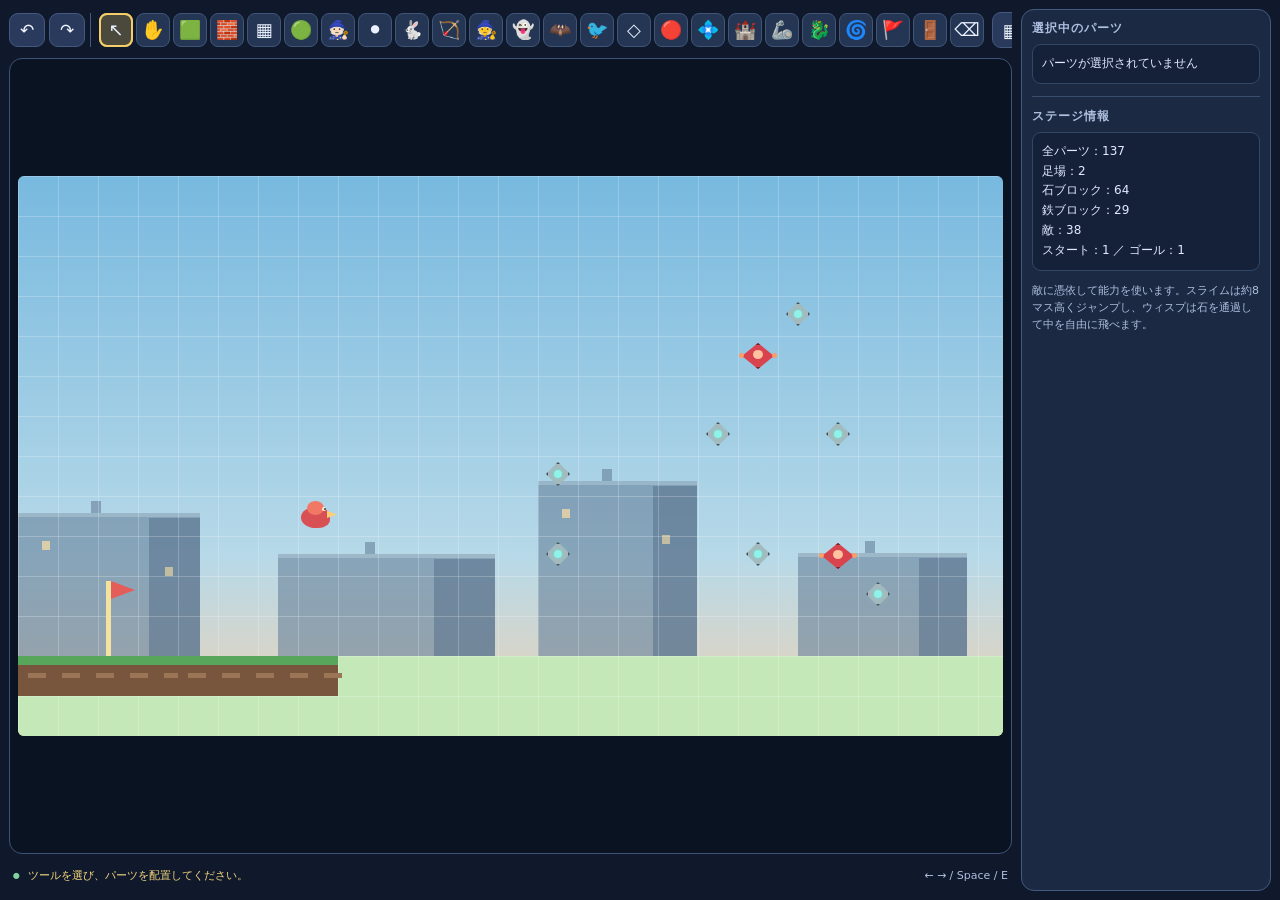
==== commit 69c96446: "ボス追加" ====
--- a/stage_editor.html
+++ b/stage_editor.html
@@ -156,7 +156,7 @@
    <button class="tool tool-icon-btn" data-tool="platform" title="地面・足場" aria-label="地面・足場"><span class="tool-icon">🟩</span><span class="sr-only">足場</span></button>
    <button class="tool tool-icon-btn" data-tool="stone" title="石ブロック" aria-label="石ブロック"><span class="tool-icon">🧱</span><span class="sr-only">石</span></button><button class="tool tool-icon-btn" data-tool="bossWall" title="鉄ブロック" aria-label="鉄ブロック"><span class="tool-icon">▦</span><span class="sr-only">鉄ブロック</span></button>
    <button class="tool tool-icon-btn" data-tool="beetle" title="スライム（味方）" aria-label="スライム"><span class="tool-icon">🟢</span><span class="sr-only">スライム</span></button><button class="tool tool-icon-btn" data-tool="mage" title="魔導士（味方）" aria-label="魔導士"><span class="tool-icon">🧙🏻</span><span class="sr-only">魔導士</span></button><button class="tool tool-icon-btn" data-tool="enemySlime" title="敵スライム" aria-label="敵スライム"><span class="tool-icon">⚫</span><span class="sr-only">敵スライム</span></button><button class="tool tool-icon-btn" data-tool="rabbit" title="ウサギ" aria-label="ウサギ"><span class="tool-icon">🐇</span><span class="sr-only">ウサギ</span></button><button class="tool tool-icon-btn" data-tool="archer" title="アーチャー" aria-label="アーチャー"><span class="tool-icon">🏹</span><span class="sr-only">アーチャー</span></button><button class="tool tool-icon-btn" data-tool="witch" title="ウィッチ" aria-label="ウィッチ"><span class="tool-icon">🧙</span><span class="sr-only">ウィッチ</span></button>
-   <button class="tool tool-icon-btn" data-tool="wisp" title="ウィスプ（味方）" aria-label="ウィスプ"><span class="tool-icon">👻</span><span class="sr-only">ウィスプ</span></button><button class="tool tool-icon-btn" data-tool="bat" title="コウモリ" aria-label="コウモリ"><span class="tool-icon">🦇</span><span class="sr-only">コウモリ</span></button><button class="tool tool-icon-btn" data-tool="bird" title="赤い鳥" aria-label="赤い鳥"><span class="tool-icon">🐦</span><span class="sr-only">赤い鳥</span></button><button class="tool tool-icon-btn" data-tool="drone" title="ドローン" aria-label="ドローン"><span class="tool-icon">◇</span><span class="sr-only">ドローン</span></button><button class="tool tool-icon-btn" data-tool="redDrone" title="赤色ドローン" aria-label="赤色ドローン"><span class="tool-icon">🔴</span><span class="sr-only">赤ドローン</span></button><button class="tool tool-icon-btn" data-tool="bigDrone" title="大型ドローン" aria-label="大型ドローン"><span class="tool-icon">💠</span><span class="sr-only">大型ドローン</span></button><button class="tool tool-icon-btn" data-tool="boss" title="ボス：機械要塞" aria-label="ボス：機械要塞"><span class="tool-icon">🏰</span><span class="sr-only">機械要塞ボス</span></button><button class="tool tool-icon-btn" data-tool="armorBoss" title="ボス：アーマー" aria-label="ボス：アーマー"><span class="tool-icon">🦾</span><span class="sr-only">アーマー</span></button><button class="tool tool-icon-btn" data-tool="bossDoor" title="ボス部屋の入口" aria-label="ボス部屋の入口"><span class="tool-icon">🌀</span><span class="sr-only">ボス入口</span></button>
+   <button class="tool tool-icon-btn" data-tool="wisp" title="ウィスプ（味方）" aria-label="ウィスプ"><span class="tool-icon">👻</span><span class="sr-only">ウィスプ</span></button><button class="tool tool-icon-btn" data-tool="bat" title="コウモリ" aria-label="コウモリ"><span class="tool-icon">🦇</span><span class="sr-only">コウモリ</span></button><button class="tool tool-icon-btn" data-tool="bird" title="赤い鳥" aria-label="赤い鳥"><span class="tool-icon">🐦</span><span class="sr-only">赤い鳥</span></button><button class="tool tool-icon-btn" data-tool="drone" title="ドローン" aria-label="ドローン"><span class="tool-icon">◇</span><span class="sr-only">ドローン</span></button><button class="tool tool-icon-btn" data-tool="redDrone" title="赤色ドローン" aria-label="赤色ドローン"><span class="tool-icon">🔴</span><span class="sr-only">赤ドローン</span></button><button class="tool tool-icon-btn" data-tool="bigDrone" title="大型ドローン" aria-label="大型ドローン"><span class="tool-icon">💠</span><span class="sr-only">大型ドローン</span></button><button class="tool tool-icon-btn" data-tool="boss" title="ボス：機械要塞" aria-label="ボス：機械要塞"><span class="tool-icon">🏰</span><span class="sr-only">機械要塞ボス</span></button><button class="tool tool-icon-btn" data-tool="armorBoss" title="ボス：アーマー" aria-label="ボス：アーマー"><span class="tool-icon">🦾</span><span class="sr-only">アーマー</span></button><button class="tool tool-icon-btn" data-tool="dragonBoss" title="ボス：ティアマット" aria-label="ボス：ティアマット"><span class="tool-icon">🐉</span><span class="sr-only">ティアマット</span></button><button class="tool tool-icon-btn" data-tool="bossDoor" title="ボス部屋の入口" aria-label="ボス部屋の入口"><span class="tool-icon">🌀</span><span class="sr-only">ボス入口</span></button>
    <button class="tool tool-icon-btn" data-tool="start" title="スタート" aria-label="スタート"><span class="tool-icon">🚩</span><span class="sr-only">開始</span></button>
    <button class="tool tool-icon-btn" data-tool="goal" title="ゴール" aria-label="ゴール"><span class="tool-icon">🚪</span><span class="sr-only">ゴール</span></button>
    <button class="tool tool-icon-btn" data-tool="erase" title="消しゴム" aria-label="消しゴム"><span class="tool-icon">⌫</span><span class="sr-only">削除</span></button>
@@ -228,6 +228,7 @@
 window.addEventListener('pointerdown',e=>{if(e.pointerType==='touch')document.body.classList.add('touch-device');},{passive:true});
 window.addEventListener('touchstart',()=>document.body.classList.add('touch-device'),{passive:true,once:true});
 let cols=150,tool='select',items=[],selected=null,drag=null,pan=null,history=[],future=[],test=false,keys={},cam=0,camY=0,effectiveZoom=1,cameraTouched=false;
+const dragonBossSprite=new Image();dragonBossSprite.src='[data-uri]';dragonBossSprite.onload=()=>{if(typeof draw==='function')draw();if(test&&typeof drawGame==='function')drawGame();};
 // Test play mirrors the shipped game runtime (960x540 world viewport).
 const GAME_W=960,GAME_H=540,GAME_FALL_ZONE_Y=12*CELL;let gameWorldW=3000,gamePlatforms=[],gameBlocks=[],gameEnemies=[],gameDecorations=[],gamePlayer=null,gamePossessed=null,gameGoal=null,gameBossDoors=[],gameBossBounds=null,gameInBossRoom=false,gameRoomEntryTimer=0,gameStart={x:70,y:420},gameCamera=0,gameWon=false,gameHintTimer=0,gameShots=[],gameEnemyShots=[],gameBlastEffects=[],gameFireTimer=0,gameAccumulator=0,gamePreviousTimestamp=null,gameMessage='敵の近くで E / 憑依',gameStageTitle='空中';
 const defaults=()=>[
@@ -1549,8 +1550,8 @@
 function msg(t){$('noticeText').textContent=t;}
 function setTool(t){tool=t;document.querySelectorAll('.tool').forEach(b=>b.classList.toggle('active',b.dataset.tool===t));editorDom.style.cursor=t==='hand'?'grab':'crosshair';if(t!=='select'&&selected){selected=null;renderProps();}draw();}
 document.querySelectorAll('.tool').forEach(b=>b.onclick=()=>setTool(b.dataset.tool));
-function typeName(t){return ({platform:'足場',stone:'石ブロック',bossWall:'鉄ブロック',boss:'機械要塞',armorBoss:'アーマー',beetle:'スライム',enemySlime:'敵スライム',rabbit:'ウサギ',archer:'アーチャー',witch:'ウィッチ',mage:'魔導士',wisp:'ウィスプ',bat:'コウモリ',bird:'赤い鳥',drone:'ドローン',redDrone:'赤色ドローン',bigDrone:'大型ドローン',bossDoor:'ボス入口',start:'スタート',goal:'ゴール'})[t]||t;}
-function dimensions(it){return it.type==='boss'?{w:4,h:4}:it.type==='armorBoss'?{w:3,h:4}:it.type==='bigDrone'?{w:2,h:2}:it.type==='bossDoor'?{w:2,h:3}:['beetle','enemySlime','rabbit','archer','witch','mage','wisp','bird','bat','drone','redDrone'].includes(it.type)?{w:1,h:1}:it.type==='start'?{w:1,h:2}:it.type==='goal'?{w:2,h:3}:{w:it.w,h:it.h};}
+function typeName(t){return ({platform:'足場',stone:'石ブロック',bossWall:'鉄ブロック',boss:'機械要塞',armorBoss:'アーマー',dragonBoss:'ティアマット',beetle:'スライム',enemySlime:'敵スライム',rabbit:'ウサギ',archer:'アーチャー',witch:'ウィッチ',mage:'魔導士',wisp:'ウィスプ',bat:'コウモリ',bird:'赤い鳥',drone:'ドローン',redDrone:'赤色ドローン',bigDrone:'大型ドローン',bossDoor:'ボス入口',start:'スタート',goal:'ゴール'})[t]||t;}
+function dimensions(it){return ['boss','dragonBoss'].includes(it.type)?{w:4,h:4}:it.type==='armorBoss'?{w:3,h:4}:it.type==='bigDrone'?{w:2,h:2}:it.type==='bossDoor'?{w:2,h:3}:['beetle','enemySlime','rabbit','archer','witch','mage','wisp','bird','bat','drone','redDrone'].includes(it.type)?{w:1,h:1}:it.type==='start'?{w:1,h:2}:it.type==='goal'?{w:2,h:3}:{w:it.w,h:it.h};}
 function maxCam(){return Math.max(0,cols*CELL-editorViewportWidth);}
 function visibleWorldHeight(){const style=getComputedStyle(wrap),py=parseFloat(style.paddingTop)||0;return Math.max(1,(wrap.clientHeight-py*2)/effectiveZoom);}
 function maxCamY(){return Math.max(0,ROWS*CELL-visibleWorldHeight());}
@@ -1591,7 +1592,7 @@
  if(tool==='erase'){const it=hit(p.x,p.y);if(it){snapshot();items=items.filter(a=>a!==it);if(selected===it)choose(null);else draw();msg(typeName(it.type)+'を削除しました');}return;}
  snapshot();
  if(tool==='start'||tool==='goal')items=items.filter(a=>a.type!==tool);
- let obj={id:nextId++,type:tool,x:p.x,y:p.y,w:tool==='platform'?4:tool==='boss'?4:tool==='armorBoss'?3:tool==='bigDrone'?2:tool==='bossDoor'?2:1,h:tool==='platform'?1:tool==='boss'?4:tool==='armorBoss'?4:tool==='bigDrone'?2:tool==='bossDoor'?3:1};
+ let obj={id:nextId++,type:tool,x:p.x,y:p.y,w:tool==='platform'?4:['boss','dragonBoss'].includes(tool)?4:tool==='armorBoss'?3:tool==='bigDrone'?2:tool==='bossDoor'?2:1,h:tool==='platform'?1:['boss','dragonBoss'].includes(tool)?4:tool==='armorBoss'?4:tool==='bigDrone'?2:tool==='bossDoor'?3:1};
  if(tool==='start')obj={...obj,w:1,h:2};
  if(tool==='goal')obj={...obj,w:2,h:3};
  if(tool==='platform'||tool==='stone'){obj.w=tool==='platform'?4:1;obj.h=1;}
@@ -1693,7 +1694,8 @@
    if(a.type==='drone'){addEditorShape(world,x+8,y+6,24,24,'#aab6ba',{clipPath:'polygon(50% 0,100% 50%,50% 100%,0 50%)',border:'2px solid #435660'});addEditorShape(world,x+16,y+14,8,8,'#8df2e7',{borderRadius:'50%',boxShadow:'0 0 7px #63e3df'});}
    if(a.type==='redDrone'){addEditorShape(world,x+4,y+7,32,26,'#d8434d',{clipPath:'polygon(50% 0,100% 50%,50% 100%,0 50%)',border:'2px solid #742936',boxShadow:'0 0 9px #f45b5b'});addEditorShape(world,x+15,y+14,10,9,'#ffc2a0',{borderRadius:'50%'});addEditorShape(world,x+1,y+17,5,5,'#ff9b65',{borderRadius:'50%'});addEditorShape(world,x+34,y+17,5,5,'#ff9b65',{borderRadius:'50%'});}
    if(a.type==='bigDrone'){addEditorShape(world,x+5,y+5,w-10,h-10,'#687783',{clipPath:'polygon(50% 0,100% 50%,50% 100%,0 50%)',border:'4px solid #303e4a',boxShadow:'inset 0 0 0 4px #a9bac3'});addEditorShape(world,x+24,y+24,32,32,'#ef535b',{clipPath:'polygon(50% 0,100% 50%,50% 100%,0 50%)',border:'3px solid #421e32'});addEditorShape(world,x+35,y+35,10,10,'#ffe377',{borderRadius:'50%',boxShadow:'0 0 9px #ffcc56'});addEditorShape(world,x+12,y+34,13,9,'#dce5e8',{borderRadius:'4px'});addEditorShape(world,x+55,y+34,13,9,'#dce5e8',{borderRadius:'4px'});}
-if(a.type==='armorBoss'){addEditorShape(world,x+83,y+45,32,61,'#344b61',{border:'3px solid #1e3448',clipPath:'polygon(18% 0,76% 0,100% 18%,100% 83%,62% 100%,0 83%,0 16%)'});addEditorShape(world,x+96,y+60,14,35,'#7891a5',{border:'2px solid #253e53'});addEditorShape(world,x+88,y+61,4,25,'#dbe6e9');addEditorShape(world,x+103,y+94,8,12,'#c49a55');addEditorShape(world,x+45,y+104,23,36,'#5b7790',{border:'3px solid #20374c',clipPath:'polygon(0 0,100% 6%,86% 100%,10% 100%)'});addEditorShape(world,x+68,y+107,23,34,'#425f78',{border:'3px solid #20374c',clipPath:'polygon(12% 0,100% 0,100% 100%,0 100%)'});addEditorShape(world,x+30,y+137,42,13,'#344b61',{border:'3px solid #1e3448',clipPath:'polygon(14% 0,100% 0,88% 80%,75% 100%,0 100%,0 38%)'});addEditorShape(world,x+64,y+137,39,13,'#344b61',{border:'3px solid #1e3448',clipPath:'polygon(0 0,92% 0,100% 60%,82% 100%,0 100%)'});addEditorShape(world,x+40,y+59,47,51,'#5f7b93',{border:'3px solid #20374c',clipPath:'polygon(7% 0,85% 0,100% 44%,83% 100%,24% 91%,0 42%)'});addEditorShape(world,x+55,y+72,24,27,'#c29e5d',{border:'3px solid #57472e',borderRadius:'3px',boxShadow:'inset 0 0 0 4px #f2d88d'});addEditorShape(world,x+29,y+63,31,27,'#71899d',{border:'3px solid #20374c',clipPath:'polygon(18% 0,100% 15%,78% 100%,0 74%)'});addEditorShape(world,x+5,y+68,40,20,'#506b83',{border:'3px solid #20374c',clipPath:'polygon(12% 0,82% 0,100% 28%,100% 72%,82% 100%,12% 100%,0 78%,0 22%)'});addEditorShape(world,x+0,y+69,14,18,'#71899d',{border:'3px solid #20374c',clipPath:'polygon(0 12%,75% 0,100% 18%,100% 82%,75% 100%,0 88%)'});addEditorShape(world,x+1,y+73,5,10,'#263b50',{borderRadius:'2px'});addEditorShape(world,x+2,y+75,3,6,'#70c6d0',{borderRadius:'50%'});addEditorShape(world,x+17,y+69,4,18,'#d2af67',{borderRadius:'2px'});addEditorShape(world,x+24,y+71,14,3,'#d1dee3',{borderRadius:'3px'});addEditorShape(world,x+25,y+13,62,47,'#748da2',{border:'4px solid #20374c',clipPath:'polygon(15% 13%,57% 0,85% 8%,100% 33%,94% 77%,70% 100%,33% 90%,12% 73%,0 44%)'});addEditorShape(world,x+28,y+27,39,17,'#70c6d0',{border:'3px solid #20374c',clipPath:'polygon(0 16%,100% 0,92% 100%,5% 100%)'});addEditorShape(world,x+17,y+29,13,13,'#e0ba6d',{border:'3px solid #715b35',clipPath:'polygon(0 20%,100% 0,100% 100%,12% 100%)'});addEditorShape(world,x+68,y+13,25,25,'#aebdc5',{border:'4px solid #20374c',borderRadius:'50%'});addEditorShape(world,x+74,y+19,14,14,'#263b50',{border:'2px solid #15283a',borderRadius:'50%'});addEditorShape(world,x+84,y+20,17,7,'#d2af67',{clipPath:'polygon(0 25%,100% 0,73% 100%,0 90%)'});}if(a.type==='boss'){  addEditorShape(world,x+5,y+5,w-10,h-10,'#1c2d3b',{border:'5px solid #101e29',clipPath:'polygon(25% 0,75% 0,100% 25%,100% 75%,75% 100%,25% 100%,0 75%,0 25%)'});addEditorShape(world,x+17,y+17,w-34,h-34,'#617b8d',{border:'4px solid #293d4d',clipPath:'polygon(25% 0,75% 0,100% 25%,100% 75%,75% 100%,25% 100%,0 75%,0 25%)'});addEditorShape(world,x+28,y+28,w-56,h-56,'#344b5e',{clipPath:'polygon(25% 0,75% 0,100% 25%,100% 75%,75% 100%,25% 100%,0 75%,0 25%)'});addEditorShape(world,x+w/2-25,y+h/2-25,50,50,'#d74858',{border:'4px solid #ff9c70',borderRadius:'50%',boxShadow:'0 0 18px #ff536b'});addEditorShape(world,x+w/2-13,y+h/2-13,26,26,'#ffe38a',{borderRadius:'50%',boxShadow:'0 0 12px #ffe38a'});addEditorShape(world,x+31,y+31,13,6,'#8ce8ef',{boxShadow:'0 0 7px #8ce8ef'});addEditorShape(world,x+w-44,y+31,13,6,'#8ce8ef',{boxShadow:'0 0 7px #8ce8ef'});addEditorShape(world,x+31,y+h-37,13,6,'#8ce8ef',{boxShadow:'0 0 7px #8ce8ef'});addEditorShape(world,x+w-44,y+h-37,13,6,'#8ce8ef',{boxShadow:'0 0 7px #8ce8ef'});}
+if(a.type==='armorBoss'){addEditorShape(world,x+83,y+45,32,61,'#344b61',{border:'3px solid #1e3448',clipPath:'polygon(18% 0,76% 0,100% 18%,100% 83%,62% 100%,0 83%,0 16%)'});addEditorShape(world,x+96,y+60,14,35,'#7891a5',{border:'2px solid #253e53'});addEditorShape(world,x+88,y+61,4,25,'#dbe6e9');addEditorShape(world,x+103,y+94,8,12,'#c49a55');addEditorShape(world,x+45,y+104,23,36,'#5b7790',{border:'3px solid #20374c',clipPath:'polygon(0 0,100% 6%,86% 100%,10% 100%)'});addEditorShape(world,x+68,y+107,23,34,'#425f78',{border:'3px solid #20374c',clipPath:'polygon(12% 0,100% 0,100% 100%,0 100%)'});addEditorShape(world,x+30,y+137,42,13,'#344b61',{border:'3px solid #1e3448',clipPath:'polygon(14% 0,100% 0,88% 80%,75% 100%,0 100%,0 38%)'});addEditorShape(world,x+64,y+137,39,13,'#344b61',{border:'3px solid #1e3448',clipPath:'polygon(0 0,92% 0,100% 60%,82% 100%,0 100%)'});addEditorShape(world,x+40,y+59,47,51,'#5f7b93',{border:'3px solid #20374c',clipPath:'polygon(7% 0,85% 0,100% 44%,83% 100%,24% 91%,0 42%)'});addEditorShape(world,x+55,y+72,24,27,'#c29e5d',{border:'3px solid #57472e',borderRadius:'3px',boxShadow:'inset 0 0 0 4px #f2d88d'});addEditorShape(world,x+29,y+63,31,27,'#71899d',{border:'3px solid #20374c',clipPath:'polygon(18% 0,100% 15%,78% 100%,0 74%)'});addEditorShape(world,x+5,y+68,40,20,'#506b83',{border:'3px solid #20374c',clipPath:'polygon(12% 0,82% 0,100% 28%,100% 72%,82% 100%,12% 100%,0 78%,0 22%)'});addEditorShape(world,x+0,y+69,14,18,'#71899d',{border:'3px solid #20374c',clipPath:'polygon(0 12%,75% 0,100% 18%,100% 82%,75% 100%,0 88%)'});addEditorShape(world,x+1,y+73,5,10,'#263b50',{borderRadius:'2px'});addEditorShape(world,x+2,y+75,3,6,'#70c6d0',{borderRadius:'50%'});addEditorShape(world,x+17,y+69,4,18,'#d2af67',{borderRadius:'2px'});addEditorShape(world,x+24,y+71,14,3,'#d1dee3',{borderRadius:'3px'});addEditorShape(world,x+25,y+13,62,47,'#748da2',{border:'4px solid #20374c',clipPath:'polygon(15% 13%,57% 0,85% 8%,100% 33%,94% 77%,70% 100%,33% 90%,12% 73%,0 44%)'});addEditorShape(world,x+28,y+27,39,17,'#70c6d0',{border:'3px solid #20374c',clipPath:'polygon(0 16%,100% 0,92% 100%,5% 100%)'});addEditorShape(world,x+17,y+29,13,13,'#e0ba6d',{border:'3px solid #715b35',clipPath:'polygon(0 20%,100% 0,100% 100%,12% 100%)'});addEditorShape(world,x+68,y+13,25,25,'#aebdc5',{border:'4px solid #20374c',borderRadius:'50%'});addEditorShape(world,x+74,y+19,14,14,'#263b50',{border:'2px solid #15283a',borderRadius:'50%'});addEditorShape(world,x+84,y+20,17,7,'#d2af67',{clipPath:'polygon(0 25%,100% 0,73% 100%,0 90%)'});}if(a.type==='dragonBoss'){addEditorShape(world,x,y,w,h,'transparent',{backgroundImage:`url(\"${dragonBossSprite.src}\")`,backgroundSize:'contain',backgroundRepeat:'no-repeat',backgroundPosition:'center'});}
+   if(a.type==='boss'){  addEditorShape(world,x+5,y+5,w-10,h-10,'#1c2d3b',{border:'5px solid #101e29',clipPath:'polygon(25% 0,75% 0,100% 25%,100% 75%,75% 100%,25% 100%,0 75%,0 25%)'});addEditorShape(world,x+17,y+17,w-34,h-34,'#617b8d',{border:'4px solid #293d4d',clipPath:'polygon(25% 0,75% 0,100% 25%,100% 75%,75% 100%,25% 100%,0 75%,0 25%)'});addEditorShape(world,x+28,y+28,w-56,h-56,'#344b5e',{clipPath:'polygon(25% 0,75% 0,100% 25%,100% 75%,75% 100%,25% 100%,0 75%,0 25%)'});addEditorShape(world,x+w/2-25,y+h/2-25,50,50,'#d74858',{border:'4px solid #ff9c70',borderRadius:'50%',boxShadow:'0 0 18px #ff536b'});addEditorShape(world,x+w/2-13,y+h/2-13,26,26,'#ffe38a',{borderRadius:'50%',boxShadow:'0 0 12px #ffe38a'});addEditorShape(world,x+31,y+31,13,6,'#8ce8ef',{boxShadow:'0 0 7px #8ce8ef'});addEditorShape(world,x+w-44,y+31,13,6,'#8ce8ef',{boxShadow:'0 0 7px #8ce8ef'});addEditorShape(world,x+31,y+h-37,13,6,'#8ce8ef',{boxShadow:'0 0 7px #8ce8ef'});addEditorShape(world,x+w-44,y+h-37,13,6,'#8ce8ef',{boxShadow:'0 0 7px #8ce8ef'});}
    if(a.type==='bossDoor'){addEditorShape(world,x+5,y+7,w-10,h-7,'#28354d',{border:'5px solid #394962',borderRadius:'34px 34px 0 0'});addEditorShape(world,x+12,y+18,w-24,h-18,'linear-gradient(180deg,#8fe6ee,#7962ce 70%,#252c59)',{borderRadius:'26px 26px 0 0',boxShadow:'0 0 18px #61d9ef'});addEditorShape(world,x+22,y+31,w-44,h-42,'rgba(245,255,255,.38)',{borderRadius:'50%'});}
    if(a.type==='start'){
     addEditorShape(world,x+8,y+5,5,h-5,'#f4e3a0');
@@ -1720,13 +1722,13 @@
 function exportData(){return {format:'possession-runner-level',version:1,name:$('stageName').value||'無題のステージ',width:cols,height:ROWS,objects:items.map(({id,type,x,y,w,h})=>({id,type,x,y,w,h}))};}
 $('saveBtn').onclick=()=>{const data=JSON.stringify(exportData(),null,2),blob=new Blob([data],{type:'application/json'}),url=URL.createObjectURL(blob),a=document.createElement('a');a.href=url;a.download='possession-stage.json';a.click();URL.revokeObjectURL(url);msg('ステージをJSONで書き出しました');};
 $('loadTrigger').onclick=()=>$('loadFile').click();
-$('loadFile').onchange=async e=>{const f=e.target.files[0];if(!f)return;try{const d=JSON.parse(await f.text());if(d.format!=='possession-runner-level'||!Array.isArray(d.objects))throw Error('形式が違います');snapshot();cols=Math.max(30,Math.min(150,+d.width||75));items=d.objects.filter(o=>['platform','stone','beetle','enemySlime','rabbit','archer','witch','mage','wisp','bird','bat','drone','redDrone','bigDrone','bossDoor','bossWall','boss','armorBoss','start','goal'].includes(o.type)).map((o,i)=>({id:+o.id||i+1,type:o.type,x:+o.x||0,y:+o.y||0,w:+o.w||1,h:+o.h||1}));items.forEach(clampItem);nextId=Math.max(0,...items.map(o=>o.id))+1;$('worldWidth').value=cols;$('stageName').value=d.name||'読み込んだステージ';cam=0;camY=0;cameraTouched=false;choose(null);draw();focusStart();draw();msg('JSONを読み込みました');}catch(err){alert('読み込みに失敗しました：'+err.message);}e.target.value='';};
+$('loadFile').onchange=async e=>{const f=e.target.files[0];if(!f)return;try{const d=JSON.parse(await f.text());if(d.format!=='possession-runner-level'||!Array.isArray(d.objects))throw Error('形式が違います');snapshot();cols=Math.max(30,Math.min(150,+d.width||75));items=d.objects.filter(o=>['platform','stone','beetle','enemySlime','rabbit','archer','witch','mage','wisp','bird','bat','drone','redDrone','bigDrone','bossDoor','bossWall','boss','armorBoss','dragonBoss','start','goal'].includes(o.type)).map((o,i)=>({id:+o.id||i+1,type:o.type,x:+o.x||0,y:+o.y||0,w:+o.w||1,h:+o.h||1}));items.forEach(clampItem);nextId=Math.max(0,...items.map(o=>o.id))+1;$('worldWidth').value=cols;$('stageName').value=d.name||'読み込んだステージ';cam=0;camY=0;cameraTouched=false;choose(null);draw();focusStart();draw();msg('JSONを読み込みました');}catch(err){alert('読み込みに失敗しました：'+err.message);}e.target.value='';};
 $('settingsToggle').onclick=()=>{document.body.classList.toggle('settings-open');document.body.classList.remove('inspector-open');};
 $('inspectorToggle').onclick=()=>{document.body.classList.remove('settings-open');if(matchMedia('(max-width:700px), (orientation:landscape) and (max-height:520px)').matches){document.body.classList.toggle('inspector-open');}else{$('layoutRoot').classList.toggle('inspector-collapsed');}};
 document.addEventListener('pointerdown',e=>{if(!document.body.classList.contains('settings-open'))return;if(!$('settingsPanel').contains(e.target)&&!$('settingsToggle').contains(e.target)){document.body.classList.remove('settings-open');}});
 document.addEventListener('pointerdown',e=>{if(!document.body.classList.contains('inspector-open'))return;if(!$('inspectorPanel').contains(e.target)&&!$('inspectorToggle').contains(e.target)){document.body.classList.remove('inspector-open');}});
 function initGameFromEditor(){
- const valid=items.filter(o=>['platform','stone','beetle','enemySlime','rabbit','archer','witch','mage','wisp','bird','bat','drone','redDrone','bigDrone','bossDoor','bossWall','boss','armorBoss','start','goal'].includes(o.type));
+ const valid=items.filter(o=>['platform','stone','beetle','enemySlime','rabbit','archer','witch','mage','wisp','bird','bat','drone','redDrone','bigDrone','bossDoor','bossWall','boss','armorBoss','dragonBoss','start','goal'].includes(o.type));
  const st=valid.find(o=>o.type==='start'),gl=valid.find(o=>o.type==='goal');
  if(!st||!gl)throw new Error('テストにはスタートとゴールが必要です');
  const cell=CELL;
@@ -1735,13 +1737,13 @@
  gamePlatforms=valid.filter(o=>o.type==='platform').map(o=>[o.x*cell,o.y*cell,o.w*cell,o.h*cell]);
  gameBlocks=valid.filter(o=>o.type==='stone'||o.type==='bossWall').map(o=>({x:o.x*cell,y:o.y*cell,w:o.w*cell,h:o.h*cell,type:o.type,broken:false}));
  gameDecorations=[];
- gameEnemies=valid.filter(o=>['beetle','enemySlime','rabbit','archer','witch','mage','wisp','bird','bat','drone','redDrone','bigDrone','boss','armorBoss'].includes(o.type)).map(o=>({
-  x:o.type==='armorBoss'?o.x*cell:o.x*cell+3,y:o.type==='armorBoss'?o.y*cell:o.y*cell+2,type:o.type,w:o.type==='armorBoss'?3*cell:o.type==='boss'?160:o.type==='bigDrone'?72:o.type==='bat'?38:(o.type==='beetle'||o.type==='enemySlime'||o.type==='rabbit'||o.type==='archer'||o.type==='witch'||o.type==='mage')?38:o.type==='bird'?40:o.type==='redDrone'?34:o.type==='drone'?24:34,h:o.type==='armorBoss'?4*cell:o.type==='boss'?160:o.type==='bigDrone'?72:o.type==='bat'?28:(o.type==='beetle'||o.type==='enemySlime'||o.type==='rabbit'||o.type==='archer'||o.type==='witch'||o.type==='mage')?40:o.type==='bird'?34:o.type==='redDrone'?32:o.type==='drone'?24:38,
-  dir:['armorBoss','bat','rabbit','archer','witch','mage'].includes(o.type)?-1:o.type==='drone'||o.type==='redDrone'||o.type==='bigDrone'?0:(o.type==='beetle'||o.type==='enemySlime')?-1:1,facing:['rabbit','archer','witch','mage'].includes(o.type)?-1:1,range:o.type==='drone'||o.type==='bigDrone'||o.type==='armorBoss'?[o.x*cell,o.x*cell]:[Math.max(0,o.x*cell-70),Math.min(gameWorldW-50,o.x*cell+70)],alive:true,homeX:o.type==='armorBoss'?o.x*cell:o.x*cell+3,homeY:o.type==='armorBoss'?o.y*cell:o.y*cell+2,phase:0,vy:0,hp:o.type==='boss'?40:o.type==='armorBoss'?5:o.type==='bigDrone'?3:1,maxHp:o.type==='boss'?40:o.type==='armorBoss'?5:o.type==='bigDrone'?3:1,armorInvuln:0,armorAttackTimer:50,armorAttackPattern:0,attackTimer:0
+ gameEnemies=valid.filter(o=>['beetle','enemySlime','rabbit','archer','witch','mage','wisp','bird','bat','drone','redDrone','bigDrone','boss','armorBoss','dragonBoss'].includes(o.type)).map(o=>({
+  x:o.type==='armorBoss'?o.x*cell:o.x*cell+3,y:o.type==='armorBoss'?o.y*cell:o.y*cell+2,type:o.type,w:o.type==='armorBoss'?3*cell:['boss','dragonBoss'].includes(o.type)?160:o.type==='bigDrone'?72:o.type==='bat'?38:(o.type==='beetle'||o.type==='enemySlime'||o.type==='rabbit'||o.type==='archer'||o.type==='witch'||o.type==='mage')?38:o.type==='bird'?40:o.type==='redDrone'?34:o.type==='drone'?24:34,h:o.type==='armorBoss'?4*cell:['boss','dragonBoss'].includes(o.type)?160:o.type==='bigDrone'?72:o.type==='bat'?28:(o.type==='beetle'||o.type==='enemySlime'||o.type==='rabbit'||o.type==='archer'||o.type==='witch'||o.type==='mage')?40:o.type==='bird'?34:o.type==='redDrone'?32:o.type==='drone'?24:38,
+  dir:['armorBoss','bat','rabbit','archer','witch','mage'].includes(o.type)?-1:o.type==='drone'||o.type==='redDrone'||o.type==='bigDrone'?0:(o.type==='beetle'||o.type==='enemySlime')?-1:1,facing:['rabbit','archer','witch','mage','dragonBoss'].includes(o.type)?-1:1,range:o.type==='drone'||o.type==='bigDrone'||o.type==='armorBoss'?[o.x*cell,o.x*cell]:[Math.max(0,o.x*cell-70),Math.min(gameWorldW-50,o.x*cell+70)],alive:true,homeX:o.type==='armorBoss'?o.x*cell:o.x*cell+3,homeY:o.type==='armorBoss'?o.y*cell:o.y*cell+2,phase:0,vy:0,hp:['boss','dragonBoss'].includes(o.type)?(o.type==='dragonBoss'?15:40):o.type==='armorBoss'?5:o.type==='bigDrone'?3:1,maxHp:['boss','dragonBoss'].includes(o.type)?(o.type==='dragonBoss'?15:40):o.type==='armorBoss'?5:o.type==='bigDrone'?3:1,armorInvuln:0,armorAttackTimer:50,armorAttackPattern:0,attackTimer:0
  }));
  // Enemies begin outside solid geometry, even when their editor tile overlaps a platform.
  const spawnSolids=gameSolids();
- for(const e of gameEnemies)if(e.type!=='boss'&&e.type!=='armorBoss'){
+ for(const e of gameEnemies)if(e.type!=='boss'&&e.type!=='armorBoss'&&e.type!=='dragonBoss'){
   const clear=findFreePosition(e,spawnSolids,128);
   e.x=clear.x;e.y=clear.y;e.homeX=e.x;e.homeY=e.y;
   if(e.type==='bird'||e.type==='wisp')e.range=[Math.max(0,e.x-70),Math.min(gameWorldW-e.w,e.x+70)];
@@ -1797,7 +1799,7 @@
  if(target){gamePlayer.form=target.type;if(target.type==='bird'){gamePlayer.w=target.w;gamePlayer.h=target.h;}const desired={x:target.x+(target.w-gamePlayer.w)/2,y:target.y+(target.h-gamePlayer.h)/2,w:gamePlayer.w,h:gamePlayer.h};const safe=findFreePosition(desired,gameSolids(),160);gamePlayer.x=safe.x;gamePlayer.y=safe.y;gamePlayer.vx=gamePlayer.vy=0;gamePossessed=target;gameFireTimer=0;gameSay(target.type==='beetle'?'スライムに憑依！約8マス高くジャンプできる':target.type==='wisp'?'ウィスプに憑依！石を通過し、中で自由飛行できる':'赤い鳥に憑依！矢印キーで飛行');}
  else gameSay('近くに憑依できる敵がいない');
 }
-function isBossType(type){return type==='boss'||type==='armorBoss';}
+function isBossType(type){return type==='boss'||type==='armorBoss'||type==='dragonBoss';}
 function drawArmorBoss(x,y,w,h,facing=-1){ctx.save();ctx.translate(x,y);if(facing>0){ctx.translate(w,0);ctx.scale(-1,1);}ctx.scale(w/120,h/160);ctx.fillStyle='rgba(20,35,48,.2)';ctx.beginPath();ctx.ellipse(60,153,47,6,0,0,Math.PI*2);ctx.fill();ctx.lineJoin='round';ctx.lineCap='round';ctx.lineWidth=3.4;ctx.strokeStyle='#1e3448';
 // Large back unit and legs.
 ctx.fillStyle='#344b61';ctx.beginPath();ctx.moveTo(88,45);ctx.lineTo(108,45);ctx.lineTo(116,57);ctx.lineTo(116,98);ctx.lineTo(104,108);ctx.lineTo(85,103);ctx.lineTo(82,62);ctx.closePath();ctx.fill();ctx.stroke();ctx.fillStyle='#7891a5';ctx.beginPath();ctx.moveTo(96,61);ctx.lineTo(108,61);ctx.lineTo(108,91);ctx.lineTo(97,97);ctx.closePath();ctx.fill();ctx.stroke();ctx.fillStyle='#dbe6e9';ctx.fillRect(89,62,4,25);ctx.fillStyle='#c49a55';ctx.fillRect(103,94,8,12);
@@ -1808,6 +1810,18 @@
 ctx.fillStyle='#71899d';ctx.beginPath();ctx.moveTo(31,63);ctx.lineTo(53,66);ctx.lineTo(47,88);ctx.lineTo(31,92);ctx.lineTo(24,82);ctx.closePath();ctx.fill();ctx.stroke();ctx.fillStyle='#506b83';ctx.beginPath();ctx.moveTo(5,68);ctx.lineTo(33,68);ctx.lineTo(46,73);ctx.lineTo(46,83);ctx.lineTo(34,89);ctx.lineTo(5,88);ctx.lineTo(1,84);ctx.lineTo(1,73);ctx.closePath();ctx.fill();ctx.stroke();ctx.fillStyle='#71899d';ctx.beginPath();ctx.moveTo(2,69);ctx.lineTo(12,70);ctx.lineTo(13,86);ctx.lineTo(2,87);ctx.closePath();ctx.fill();ctx.stroke();ctx.fillStyle='#263b50';ctx.fillRect(1,73,4,10);ctx.fillStyle='#70c6d0';ctx.beginPath();ctx.ellipse(3,78,1.5,3.4,0,0,Math.PI*2);ctx.fill();ctx.fillStyle='#d2af67';ctx.fillRect(16,69,4,18);ctx.strokeStyle='#d1dee3';ctx.lineWidth=2.5;ctx.beginPath();ctx.moveTo(23,72);ctx.lineTo(37,72);ctx.stroke();ctx.lineWidth=3.4;ctx.strokeStyle='#1e3448';
 // Big left-facing helmet, visor, and round sensor.
 ctx.fillStyle='#748da2';ctx.beginPath();ctx.moveTo(32,15);ctx.lineTo(59,10);ctx.lineTo(76,14);ctx.lineTo(89,25);ctx.lineTo(87,45);ctx.lineTo(79,53);ctx.lineTo(63,59);ctx.lineTo(39,54);ctx.lineTo(28,45);ctx.lineTo(24,31);ctx.closePath();ctx.fill();ctx.stroke();ctx.fillStyle='#93a8b6';ctx.beginPath();ctx.moveTo(35,18);ctx.lineTo(58,13);ctx.lineTo(73,16);ctx.lineTo(57,27);ctx.lineTo(36,32);ctx.closePath();ctx.fill();ctx.stroke();ctx.fillStyle='#70c6d0';ctx.beginPath();ctx.moveTo(28,27);ctx.lineTo(67,23);ctx.lineTo(65,41);ctx.lineTo(29,46);ctx.closePath();ctx.fill();ctx.stroke();ctx.fillStyle='#e0ba6d';ctx.beginPath();ctx.moveTo(28,28);ctx.lineTo(17,30);ctx.lineTo(17,41);ctx.lineTo(29,43);ctx.closePath();ctx.fill();ctx.stroke();ctx.fillStyle='#aebdc5';ctx.beginPath();ctx.arc(76,22,12,0,Math.PI*2);ctx.fill();ctx.stroke();ctx.fillStyle='#263b50';ctx.beginPath();ctx.arc(76,22,7,0,Math.PI*2);ctx.fill();ctx.stroke();ctx.fillStyle='#d2af67';ctx.beginPath();ctx.moveTo(82,18);ctx.lineTo(99,16);ctx.lineTo(89,23);ctx.lineTo(81,22);ctx.closePath();ctx.fill();ctx.stroke();ctx.fillStyle='#d4dfe3';ctx.fillRect(47,50,23,3);ctx.restore();}
+function drawDragonBoss(x,y,w,h,facing=-1,phase=0,iceForm=false,transition=0){
+ if(!dragonBossSprite.complete||!dragonBossSprite.naturalWidth)return;
+ ctx.save();
+ const bob=0;
+ if(facing>0){ctx.translate(x+w,y);ctx.scale(-1,1);}
+ else ctx.translate(x,y);
+ const dw=w,dh=h*(dragonBossSprite.height/dragonBossSprite.width);
+ ctx.filter=iceForm?'hue-rotate(-95deg) saturate(1.3) brightness(1.12)':'none';ctx.drawImage(dragonBossSprite,0,(h-dh)/2+bob,dw,dh);ctx.filter='none';
+ if(transition>0){const a=Math.min(0.72,transition/90*.72);ctx.globalAlpha=a;ctx.globalCompositeOperation='source-atop';ctx.fillStyle='#9af2ff';ctx.fillRect(0,0,dw,dh);ctx.globalCompositeOperation='source-over';ctx.globalAlpha=1;}
+ ctx.restore();
+}
+
 function gameRect(x,y,w,h,c){ctx.fillStyle=c;ctx.fillRect(Math.round(x-gameCamera),Math.round(y),w,h);}
 function drawSheetGhost(x,y,w,h){
  const cx=x+w/2;ctx.save();ctx.fillStyle='#f5f6f1';ctx.strokeStyle='#98a4a1';ctx.lineWidth=1.5;ctx.beginPath();
@@ -1945,10 +1959,10 @@
   const crossedFromBelow=previousY>=e.y+e.h-5&&p.y<e.y+e.h;
   if(crossedFromAbove&&p.vy>=0&&e.type==='armorBoss'){armorStomp(e,p);continue;}
   if(p.invuln>0){
-   if(crossedFromAbove&&p.vy>=0){p.y=e.y-p.h;p.onGround=false;const slimeOnly=e.type==='bird';if(e.type!=='boss'&&(!slimeOnly||p.form==='beetle')){e.alive=false;p.vy=p.form==='beetle'?-15:-9;gameSay(e.type==='bird'?'赤い鳥を踏みつけて撃破！':typeName(e.type)+'を踏みつけて撃破！');}else p.vy=p.form==='beetle'?-12:-8;}
+   if(crossedFromAbove&&p.vy>=0){p.y=e.y-p.h;p.onGround=false;const slimeOnly=e.type==='bird';if(!isBossType(e.type)&&(!slimeOnly||p.form==='beetle')){e.alive=false;p.vy=p.form==='beetle'?-15:-9;gameSay(e.type==='bird'?'赤い鳥を踏みつけて撃破！':typeName(e.type)+'を踏みつけて撃破！');}else p.vy=p.form==='beetle'?-12:-8;}
    continue;
   }
-  if(crossedFromAbove&&p.vy>=0){p.y=e.y-p.h;p.onGround=false;const slimeOnly=e.type==='bird';if(e.type!=='boss'&&(!slimeOnly||p.form==='beetle')){e.alive=false;p.vy=p.form==='beetle'?-15:-9;gameSay(e.type==='bird'?'赤い鳥を踏みつけて撃破！':typeName(e.type)+'を踏みつけて撃破！');}else{p.vy=p.form==='beetle'?-12:-8;damagingContact=true;}}
+  if(crossedFromAbove&&p.vy>=0){p.y=e.y-p.h;p.onGround=false;const slimeOnly=e.type==='bird';if(!isBossType(e.type)&&(!slimeOnly||p.form==='beetle')){e.alive=false;p.vy=p.form==='beetle'?-15:-9;gameSay(e.type==='bird'?'赤い鳥を踏みつけて撃破！':typeName(e.type)+'を踏みつけて撃破！');}else{p.vy=p.form==='beetle'?-12:-8;damagingContact=true;}}
   else if(crossedFromBelow&&p.vy<0){p.y=e.y+e.h;p.vy=0;if(e.type==='armorBoss'&&e.armorInvuln<=0)damagingContact=true;}
   else if(crossedFromLeft){p.x=e.x-p.w;p.vx=0;if(e.type!=='armorBoss'||e.armorInvuln<=0)damagingContact=true;}
   else if(crossedFromRight){p.x=e.x+e.w;p.vx=0;if(e.type!=='armorBoss'||e.armorInvuln<=0)damagingContact=true;}
@@ -1965,7 +1979,7 @@
 }
 function armorStomp(e,p){p.y=e.y-p.h;p.onGround=false;p.vy=-15;if(p.form!=='beetle'){if(e.armorInvuln<=0)damageGamePlayer();return;}if(e.armorInvuln>0){gameSay('アーマーは無敵中！');return;}e.hp=Math.max(0,e.hp-1);e.armorInvuln=180;if(e.hp===0){e.dying=true;e.deathTimer=0;e.armorInvuln=0;gameSay('アーマー撃破！');}else gameSay('アーマーに踏みつけ命中！ HP '+e.hp+' / 5');}
 function damageGamePlayer(){const p=gamePlayer;if(!p||p.invuln>0||p.hp<=0)return false;p.hp=Math.max(0,p.hp-1);p.invuln=60;gameSay('ダメージ！ HP '+p.hp+' / '+p.maxHp);return true;}
-function mageRepel(){const p=gamePlayer;if(!p||p.form!=='mage'||p.shieldCooldown>0)return;p.shieldTimer=9;p.shieldCooldown=28;const cx=p.x+p.w/2,cy=p.y+p.h/2,dir=p.facing||-1;let count=0;for(const e of gameEnemies){if(!e.alive||e===gamePossessed||isBossType(e.type)&&e.dying)continue;const ex=e.x+e.w/2,ey=e.y+e.h/2,front=(ex-cx)*dir;if(front>0&&front<=CELL*2&&Math.abs(ey-cy)<58){if(!isBossType(e.type)){e.x=Math.max(0,Math.min(gameWorldW-e.w,e.x+dir*72));e.stunTimer=24;}else{e.armorInvuln=Math.max(e.armorInvuln||0,18);}count++;}}gameSay(count?'魔力の波で敵を押し返した！':'魔力の盾を展開！');}
+function mageRepel(){const p=gamePlayer;if(!p||p.form!=='mage'||p.shieldCooldown>0)return;p.shieldTimer=9;p.shieldCooldown=28;p.invuln=Math.max(p.invuln||0,8);const cx=p.x+p.w/2,cy=p.y+p.h/2,dir=p.facing||-1;let count=0;for(const e of gameEnemies){if(!e.alive||e===gamePossessed||isBossType(e.type)&&e.dying)continue;const ex=e.x+e.w/2,ey=e.y+e.h/2,front=(ex-cx)*dir;if(front>0&&front<=CELL*2&&Math.abs(ey-cy)<58){if(e.type==='dragonBoss'){e.repelVx=dir*7.5;e.stunTimer=Math.max(e.stunTimer||0,16);e.repelFlash=16;}else if(!isBossType(e.type)){e.x=Math.max(0,Math.min(gameWorldW-e.w,e.x+dir*72));e.stunTimer=24;}else{e.armorInvuln=Math.max(e.armorInvuln||0,18);}count++;}}gameSay(count?'魔力の波で敵を押し返した！':'魔力の盾を展開！');}
 function updateGame(){
  if(!test||!gamePlayer||gameWon)return;
  if(gameRoomEntryTimer>0)gameRoomEntryTimer--;
@@ -1976,7 +1990,7 @@
  if(p.form==='bird'||p.form==='mage'){
   let dx=(right?1:0)-(left?1:0),dy=(down?1:0)-(up?1:0),len=Math.hypot(dx,dy)||1;dx/=len;dy/=len;
   p.vx=dx*speed;p.vy=dy*speed;if(dx)p.facing=Math.sign(dx);if(p.form==='bird'&&keys.Space){if(!p.facingLocked){p.lockedFacing=p.facing;p.facingLocked=true;}p.facing=p.lockedFacing;}else{p.facingLocked=false;if(dx)p.facing=Math.sign(dx);}
-  const solids=p.form==='mage'?[]:gameSolids();p.x=Math.max(0,Math.min(gameWorldW-p.w,p.x+p.vx));for(const s of solids)if(gameOverlap(p,s))p.x=p.vx>0?s.x-p.w:s.x+s.w;p.x=Math.max(0,Math.min(gameWorldW-p.w,p.x));
+  const solids=gameSolids();p.x=Math.max(0,Math.min(gameWorldW-p.w,p.x+p.vx));for(const s of solids)if(gameOverlap(p,s))p.x=p.vx>0?s.x-p.w:s.x+s.w;p.x=Math.max(0,Math.min(gameWorldW-p.w,p.x));
   p.y=Math.max(0,Math.min(GAME_H-p.h,p.y+p.vy));for(const s of solids)if(gameOverlap(p,s))p.y=p.vy>0?s.y-p.h:s.y+s.h;p.y=Math.max(0,Math.min(GAME_H-p.h,p.y));p.onGround=false;
   if(p.form==='mage'){if(p.shieldTimer>0)p.shieldTimer--;if(p.shieldCooldown>0)p.shieldCooldown--;}
   if(p.form==='bird'){gameFireTimer--;if(gameFireTimer<=0){const ox=p.x+p.w/2,oy=p.y+p.h/2;for(const angle of [-Math.PI/4,0,Math.PI/4])gameShots.push({x:ox,y:oy,vx:p.facing*Math.cos(angle)*8,vy:Math.sin(angle)*8,r:8,trail:[],life:150});gameFireTimer=30;}}
@@ -1997,7 +2011,7 @@
  const sourceIndex=gameBossDoors.findIndex(d=>d.active&&gameOverlap(p,d));if(sourceIndex>=0){const targetIndex=gameBossDoors.findIndex((d,i)=>i!==sourceIndex&&d.active);if(targetIndex>=0){const source=gameBossDoors[sourceIndex],target=gameBossDoors[targetIndex];source.active=false;target.active=false;gameInBossRoom=gameBossBounds?target.x>=gameBossBounds.left:true;gameRoomEntryTimer=120;p.x=target.x+target.w+16;p.y=Math.max(0,Math.min(GAME_H-p.h,target.y+(target.h-p.h)/2));p.vx=0;p.vy=0;gameShots=[];gameSay('入口同士が接続！使用したポータルペアは消滅');}}if(gameBossBounds){if(gameInBossRoom)p.x=Math.max(gameBossBounds.left+1,Math.min(gameBossBounds.right-p.w-1,p.x));else p.x=Math.min(gameBossBounds.left-p.w-1,p.x);}
  if(p.y>=GAME_FALL_ZONE_Y){initGameFromEditor();gameSay('ゲームオーバー！ステージを開始時の状態に戻して再開');return;}
 
-for(const shot of gameShots){shot.trail.unshift({x:shot.x,y:shot.y});if(shot.trail.length>12)shot.trail.pop();shot.x+=shot.vx;shot.y+=shot.vy;shot.life--;for(const e of gameEnemies)if(e.alive&&!e.dying&&e!==gamePossessed&&gameOverlap({x:shot.x-shot.r,y:shot.y-shot.r,w:shot.r*2,h:shot.r*2},{x:e.x,y:e.y,w:e.w,h:e.h})){if(e.type==='armorBoss'){gameSay('アーマーに火の玉は効かない！');}else if(isBossType(e.type)){if(!e.dying){e.hp--;if(e.hp<=0){e.hp=0;e.dying=true;e.deathTimer=0;gameSay('機械要塞撃破！');}else gameSay('機械要塞に命中！ 残り HP '+e.hp+' / 40');}}else if(e.type==='bigDrone'){e.hp--;if(e.hp<=0)e.alive=false;else gameSay('大型ドローンに命中！ 残り '+e.hp+' / 3');}else e.alive=false;shot.life=0;break;}}gameShots=gameShots.filter(s=>s.life>0&&s.x>=-20&&s.x<=gameWorldW+20&&s.y>=-20&&s.y<=GAME_H+20);
+for(const shot of gameShots){shot.trail.unshift({x:shot.x,y:shot.y});if(shot.trail.length>12)shot.trail.pop();shot.x+=shot.vx;shot.y+=shot.vy;shot.life--;for(const e of gameEnemies)if(e.alive&&!e.dying&&e!==gamePossessed&&gameOverlap({x:shot.x-shot.r,y:shot.y-shot.r,w:shot.r*2,h:shot.r*2},{x:e.x,y:e.y,w:e.w,h:e.h})){if(shot.kind==='reflectedDestroyer'){if(e.type==='dragonBoss'){e.hp-=100;if(e.hp<=0){e.hp=0;e.dying=true;e.deathTimer=0;gameSay('ティアマット撃破！');}else gameSay('破壊光弾がティアマットに命中！');shot.life=0;break;}continue;}else if(e.type==='armorBoss'){gameSay('アーマーに火の玉は効かない！');}else if(isBossType(e.type)){if(!e.dying){e.hp--;if(e.hp<=0){e.hp=0;e.dying=true;e.deathTimer=0;gameSay((e.type==='dragonBoss'?'ティアマット':'機械要塞')+'撃破！');}else gameSay((e.type==='dragonBoss'?'ティアマット':'機械要塞')+'に命中！ 残り HP '+e.hp+' / '+e.maxHp);}}else if(e.type==='bigDrone'){e.hp--;if(e.hp<=0)e.alive=false;else gameSay('大型ドローンに命中！ 残り '+e.hp+' / 3');}else e.alive=false;shot.life=0;break;}}gameShots=gameShots.filter(s=>s.life>0&&s.x>=-20&&s.x<=gameWorldW+20&&s.y>=-20&&s.y<=GAME_H+20);
  // Unpossessed enemies patrol their own authored range.
 for(const e of gameEnemies)if(e.alive){
   if(isBossType(e.type)&&e.dying){e.deathTimer++;if(e.deathTimer%18===1||e.deathTimer===109){const cx=e.x+e.w*(.2+Math.random()*.6),cy=e.y+e.h*(.18+Math.random()*.64),burst=e.deathTimer>90?18:8;gameBlastEffects.push({kind:'ring',x:cx,y:cy,r:8,life:22,maxLife:22,color:'#ffe28a'});for(let i=0;i<burst;i++){const a=Math.random()*Math.PI*2,v=1.5+Math.random()*4,life=20+Math.random()*22;gameBlastEffects.push({kind:'spark',x:cx,y:cy,vx:Math.cos(a)*v,vy:Math.sin(a)*v,life,maxLife:life,r:3+Math.random()*6,color:['#ff6a4d','#ffb84d','#ffe98a','#ef5360'][i%4]});}}if(e.deathTimer>=156)e.alive=false;continue;}
@@ -2010,6 +2024,34 @@
    if(e.armorAttackTimer>=90){e.armorAttackTimer=0;const dir=e.facing,originX=dir<0?e.x+5:e.x+e.w-5,originY=e.y+78;
     if(e.armorAttackPattern===0){const tx=gamePlayer.x+gamePlayer.w/2,ty=gamePlayer.y+gamePlayer.h/2,angle=Math.atan2(ty-originY,tx-originX),speed=6.5;gameEnemyShots.push({x:originX,y:originY,vx:Math.cos(angle)*speed,vy:Math.sin(angle)*speed,r:7,life:180,trail:[],kind:'armorMissile',armorBoss:true});e.armorAttackPattern=1;}
     else{gameEnemyShots.push({x:originX,y:originY,vx:dir*4.2,vy:0,r:16,life:220,trail:[],kind:'armorShell',armorBoss:true});e.armorAttackPattern=0;}
+   }
+  }
+  else if(e.type==='dragonBoss'){
+   e.phase=(e.phase||0)+.025;e.facing=gamePlayer.x+gamePlayer.w/2<e.x+e.w/2?-1:1;
+   if((e.stunTimer||0)>0){dx=e.repelVx||0;e.stunTimer--;e.repelVx*=.78;e.vy=Math.min((e.vy||0)+.72,12);dy=e.vy;}
+   else {
+   if(e.hp<=6&&!e.phaseTwo){e.phaseTwo=true;e.phaseTransition=90;e.iceStage='icicles';e.iceCount=0;e.iceTimer=0;e.chargeTimer=0;e.fireTimer=0;e.phaseMessageShown=true;gameEnemyShots=gameEnemyShots.filter(s=>s.kind!=='dragonFire');gameBlastEffects.push({kind:'ring',x:e.x+e.w/2,y:e.y+e.h/2,r:18,life:42,maxLife:42,color:'#8cecff'});for(let i=0;i<22;i++){const a=Math.PI*2*i/22,v=2+Math.random()*3,life=30+Math.random()*18;gameBlastEffects.push({kind:'spark',x:e.x+e.w/2,y:e.y+e.h/2,vx:Math.cos(a)*v,vy:Math.sin(a)*v,life,maxLife:life,r:3+Math.random()*5,color:['#8cecff','#d9fbff','#65cde8'][i%3]});}gameSay('ティアマットが氷竜に変化した！');}
+   if(e.phaseTransition>0){e.phaseTransition--;e.vy=Math.min((e.vy||0)+.72,12);dy=e.vy;dx=0;}else if(!e.phaseTwo){
+    const tx=e.homeX+Math.sin(e.phase*.5)*12;dx=tx-e.x;e.vy=Math.min((e.vy||0)+.72,12);dy=e.vy;
+    e.fireTimer=(e.fireTimer||0)+1;
+    if(e.fireTimer>=66){e.fireTimer=0;const sx=e.facing<0?e.x+12:e.x+e.w-12,sy=e.y+82;
+     if((e.firePattern||0)===0){for(const off of [-.24,0,.24]){const a=e.facing<0?Math.PI+off:off;gameEnemyShots.push({x:sx,y:sy,vx:Math.cos(a)*5.2,vy:Math.sin(a)*5.2,r:10,life:160,trail:[],kind:'dragonFire'});}}
+     else{const tx=gamePlayer.x+gamePlayer.w/2,ty=gamePlayer.y+gamePlayer.h/2,angle=Math.atan2(ty-sy,tx-sx);gameEnemyShots.push({x:sx,y:sy,vx:Math.cos(angle)*6,vy:Math.sin(angle)*6,r:10,life:180,trail:[],kind:'dragonFire'});}
+     e.firePattern=1-(e.firePattern||0);
+    }
+   }else{
+    if(e.iceStage==='icicles'){
+     dx=(e.homeX-e.x)*.08;e.vy=Math.min((e.vy||0)+.72,12);dy=e.vy;e.iceTimer=(e.iceTimer||0)+1;
+     if(e.iceCount<10&&e.iceTimer>=18){e.iceTimer=0;e.iceCount++;const targetX=Math.max(12,Math.min(gameWorldW-12,gamePlayer.x+gamePlayer.w/2));gameEnemyShots.push({x:targetX,y:Math.max(0,gamePlayer.y-7*CELL),vx:0,vy:2.8,r:9,life:220,trail:[],kind:'dragonIcicle',gravity:.16});}
+     if(e.iceCount>=10&&e.iceTimer>=24){e.iceStage='destroyCharge';e.chargeTimer=0;}
+    }else if(e.iceStage==='destroyCharge'){
+     dx=(e.homeX-e.x)*.08;e.vy=Math.min((e.vy||0)+.72,12);dy=e.vy;e.chargeTimer++;
+     if(e.chargeTimer>=300){const sx=e.x+e.w/2,sy=e.y+e.h*.48,tx=gamePlayer.x+gamePlayer.w/2,ty=gamePlayer.y+gamePlayer.h/2,angle=Math.atan2(ty-sy,tx-sx),speed=4.2;gameEnemyShots.push({x:sx,y:sy,vx:Math.cos(angle)*speed,vy:Math.sin(angle)*speed,r:14,life:360,trail:[],kind:'dragonDestroyer'});e.iceStage='destroyRecover';e.chargeTimer=0;}
+    }else if(e.iceStage==='destroyRecover'){
+     dx=(e.homeX-e.x)*.12;e.vy=Math.min((e.vy||0)+.72,12);dy=e.vy;e.chargeTimer++;
+     if(e.chargeTimer>=42){e.iceStage='icicles';e.iceCount=0;e.iceTimer=0;e.chargeTimer=0;}
+    }
+   }
    }
   }
   else if(e.type==='boss'){e.phase=(e.phase||0)+.025;const tx=e.homeX+Math.sin(e.phase*.65)*7,ty=e.homeY+Math.sin(e.phase)*10;dx=tx-e.x;dy=ty-e.y;e.fireTimer=(e.fireTimer||0)+1;if(e.fireTimer>=30){e.fireTimer=0;const cx=e.x+e.w/2,cy=e.y+e.h/2;for(let i=0;i<5;i++){const angle=Math.random()*Math.PI*2,speed=4.2;gameEnemyShots.push({x:cx,y:cy,vx:Math.cos(angle)*speed,vy:Math.sin(angle)*speed,r:9,life:190,trail:[]});}}}
@@ -2027,10 +2069,10 @@
   else if(e.type==='wisp'){e.vy=Math.min((e.vy||0)+.55,10);const nextX=e.x+e.dir*.75;if(nextX<e.range[0]||nextX>e.range[1])e.dir*=-1;dx=e.dir*.75;dy=e.vy;}
   else if(e.type==='enemySlime'||e.type==='beetle'){e.vy=Math.min((e.vy||0)+.55,10);dx=e.dir*1.4;dy=e.vy;}
   else if(e.type!=='drone'&&e.type!=='bigDrone')dx=e.dir*.75;
-  if(dx||dy){const hit=moveEnemyAgainstSolids(e,dx,dy,solids);if((e.type==='beetle'||e.type==='wisp'||e.type==='enemySlime'||e.type==='bat'||e.type==='witch')&&hit.blockedX)e.dir*=-1;if((e.type==='beetle'||e.type==='wisp'||e.type==='enemySlime'||e.type==='rabbit')&&hit.blockedY&&dy>0){e.vy=0;if(e.type==='rabbit')e.onGround=true;}else if(e.type==='rabbit'&&dy)e.onGround=false;}
+  if(dx||dy){const hit=moveEnemyAgainstSolids(e,dx,dy,solids);if((e.type==='beetle'||e.type==='wisp'||e.type==='enemySlime'||e.type==='bat'||e.type==='witch')&&hit.blockedX)e.dir*=-1;if((e.type==='beetle'||e.type==='wisp'||e.type==='enemySlime'||e.type==='rabbit'||e.type==='dragonBoss')&&hit.blockedY&&dy>0){e.vy=0;if(e.type==='rabbit')e.onGround=true;}else if(e.type==='rabbit'&&dy)e.onGround=false;}
   if(e.y>=GAME_FALL_ZONE_Y)e.alive=false;
  }
-for(const shot of gameEnemyShots){shot.trail.unshift({x:shot.x,y:shot.y});if(shot.trail.length>10)shot.trail.pop();shot.x+=shot.vx;shot.y+=shot.vy;shot.life--;if(shot.life>0&&gamePlayer.form==='mage'&&gamePlayer.shieldTimer>0&&((shot.x-(gamePlayer.x+gamePlayer.w/2))*gamePlayer.facing)>0&&((shot.x-(gamePlayer.x+gamePlayer.w/2))*gamePlayer.facing)<=CELL*2&&Math.abs(shot.y-(gamePlayer.y+gamePlayer.h/2))<58){gameShots.push({x:shot.x,y:shot.y,vx:gamePlayer.facing*8,vy:0,r:7,trail:[],life:90});shot.life=0;continue;}if(shot.life>0&&gameOverlap({x:shot.x-shot.r,y:shot.y-shot.r,w:shot.r*2,h:shot.r*2},gamePlayer)){const wispPhasesArcherStone=shot.kind==='thrownStone'&&gamePlayer.form==='wisp';if(!wispPhasesArcherStone){const armorBlocks=shot.armorBoss&&gameEnemies.some(a=>a.type==='armorBoss'&&a.alive&&a.armorInvuln>0);if(!armorBlocks)damageGamePlayer();shot.life=0;}}}
+for(const shot of gameEnemyShots){const oldShotY=shot.y;shot.trail.unshift({x:shot.x,y:shot.y});if(shot.trail.length>10)shot.trail.pop();if(shot.kind==='dragonDestroyer'){const tx=gamePlayer.x+gamePlayer.w/2,ty=gamePlayer.y+gamePlayer.h/2,desired=Math.atan2(ty-shot.y,tx-shot.x),speed=4.2,current=Math.atan2(shot.vy,shot.vx),delta=Math.atan2(Math.sin(desired-current),Math.cos(desired-current)),angle=current+Math.max(-.055,Math.min(.055,delta));shot.vx=Math.cos(angle)*speed;shot.vy=Math.sin(angle)*speed;}shot.x+=shot.vx;shot.y+=shot.vy;if(shot.gravity)shot.vy+=shot.gravity;shot.life--;if(shot.kind==='dragonIcicle'&&shot.life>0&&shot.vy>=0&&gameSolids().some(sol=>shot.x>=sol.x-shot.r&&shot.x<=sol.x+sol.w+shot.r&&oldShotY+shot.r<=sol.y&&shot.y+shot.r>=sol.y)){shot.life=0;continue;}if(shot.life>0&&gamePlayer.form==='mage'&&gamePlayer.shieldTimer>0&&((shot.kind==='dragonFire'||shot.kind==='dragonIcicle'||shot.kind==='dragonDestroyer')&&shot.x+shot.r>=gamePlayer.x-CELL*3&&shot.x-shot.r<=gamePlayer.x+gamePlayer.w+CELL*3&&shot.y+shot.r>=gamePlayer.y-CELL*3&&shot.y-shot.r<=gamePlayer.y+gamePlayer.h)){gameShots.push({x:shot.x,y:shot.y,vx:gamePlayer.facing*8,vy:0,r:7,trail:[],life:90,kind:shot.kind==='dragonIcicle'?'reflectedIcicle':shot.kind==='dragonDestroyer'?'reflectedDestroyer':'reflectedFire'});shot.life=0;continue;}if(shot.life>0&&gameOverlap({x:shot.x-shot.r,y:shot.y-shot.r,w:shot.r*2,h:shot.r*2},gamePlayer)){const wispPhasesArcherStone=shot.kind==='thrownStone'&&gamePlayer.form==='wisp';if(!wispPhasesArcherStone){const armorBlocks=shot.armorBoss&&gameEnemies.some(a=>a.type==='armorBoss'&&a.alive&&a.armorInvuln>0);if(!armorBlocks)damageGamePlayer();shot.life=0;}}}
 gameEnemyShots=gameEnemyShots.filter(s=>s.life>0&&s.x>=-40&&s.x<=gameWorldW+40&&s.y>=-40&&s.y<=GAME_H+40);
 if(gamePlayer.hp<=0){initGameFromEditor();gameSay('ゲームオーバー！HPがなくなりました。ステージをリセットして再開');return;}
  for(const fx of gameBlastEffects){fx.x+=fx.vx||0;fx.y+=fx.vy||0;fx.vx=(fx.vx||0)*.96;fx.vy=(fx.vy||0)*.96;fx.life--;}gameBlastEffects=gameBlastEffects.filter(fx=>fx.life>0);
@@ -2039,7 +2081,7 @@
  const bossInStage=gameEnemies.some(e=>isBossType(e.type));if(bossInStage){const bossActive=gameEnemies.some(e=>isBossType(e.type)&&e.alive);if(!bossActive&&!gameBlastEffects.length){gameWon=true;gameMessage='ボス撃破！ステージクリア！';}}else if(p.x>gameGoal.x-20){gameWon=true;gameMessage='ステージクリア！';}
  if(gameHintTimer>0)gameHintTimer--;else gameMessage=gamePossessed?(wispInsideStone?'石の中：自由飛行（Eでは解除できない）':'Eで旅人に戻る'):'敵の近くで E / 憑依';
  const who=({human:'旅人',beetle:'スライム',wisp:'ウィスプ',bird:'赤い鳥'})[p.form];
- const objective=p.form==='bird'?'能力：矢印キーで飛行・Space長押しで向き固定':p.form==='beetle'?'能力：約8マス高くジャンプ':p.form==='wisp'?'能力：石を通過。石の中では自由飛行':p.form==='mage'?'能力：Spaceで前方2マスの敵・攻撃を跳ね返す':'目的：敵に憑依して道を切り開こう';
+ const objective=p.form==='bird'?'能力：矢印キーで飛行・Space長押しで向き固定':p.form==='beetle'?'能力：約8マス高くジャンプ':p.form==='wisp'?'能力：石を通過。石の中では自由飛行':p.form==='mage'?'能力：Spaceで周囲（左右3マス・上3マス）の攻撃を跳ね返す':'目的：敵に憑依して道を切り開こう';
  msg((gameWon?'ステージクリア！':'操作キャラ：'+who+'　｜　'+objective+'　｜　'+gameMessage));
 }
 function drawGame(){
@@ -2056,12 +2098,13 @@
  gameRect(gameGoal.x,gameGoal.y,gameGoal.w,gameGoal.h,'#66506e');gameRect(gameGoal.x+9,gameGoal.y+12,gameGoal.w-18,gameGoal.h-12,'#f5d77b');gameRect(gameGoal.x+20,gameGoal.y+26,15,gameGoal.h-26,'#a97b45');
  for(const d of gameDecorations)drawArmorBoss(d.x-gameCamera,d.y,d.w,d.h);
  for(const e of gameEnemies)if(e.alive&&e!==gamePossessed){
-  const x=e.x-gameCamera,y=e.y;ctx.globalAlpha=1;if(isBossType(e.type)&&e.dying)ctx.globalAlpha=Math.floor(e.deathTimer/6)%2?.18:.95;if(['beetle','wisp','bird','mage'].includes(e.type)){ctx.shadowColor='rgba(255,224,92,.9)';ctx.shadowBlur=13;}
+  const x=e.x-gameCamera,y=e.y;ctx.globalAlpha=1;if(e.type==='dragonBoss'&&(e.stunTimer||0)>0&&Math.floor(e.stunTimer/3)%2===0){ctx.shadowColor='#a9f4ff';ctx.shadowBlur=20;}if(isBossType(e.type)&&e.dying)ctx.globalAlpha=Math.floor(e.deathTimer/6)%2?.18:.95;if(['beetle','wisp','bird','mage'].includes(e.type)){ctx.shadowColor='rgba(255,224,92,.9)';ctx.shadowBlur=13;}
   if(e.type==='armorBoss'){const armorAlpha=ctx.globalAlpha;if(e.armorInvuln>0&&Math.floor(e.armorInvuln/6)%2===0)ctx.globalAlpha=armorAlpha*.38;drawArmorBoss(x,y,e.w,e.h,e.facing||-1);ctx.globalAlpha=armorAlpha;ctx.fillStyle='#1b2b39';ctx.fillRect(x+12,y-22,e.w-24,8);ctx.fillStyle='#ef5960';ctx.fillRect(x+12,y-22,(e.w-24)*(e.hp/e.maxHp),8);ctx.fillStyle='#fff';ctx.font='bold 13px sans-serif';ctx.textAlign='center';ctx.fillText('アーマー  '+e.hp+' / 5',x+e.w/2,y-27);ctx.textAlign='left';}
   else if(e.type==='bird'){ctx.fillStyle='#d84f54';ctx.beginPath();ctx.ellipse(x+20,y+18,16,12,0,0,7);ctx.fill();ctx.fillStyle='#f17864';ctx.beginPath();ctx.ellipse(x+16,y+10,10,8,-.3,Math.PI,Math.PI*2);ctx.fill();ctx.fillStyle='#ffcf74';ctx.beginPath();ctx.moveTo(x+31,y+15);ctx.lineTo(x+41,y+18);ctx.lineTo(x+31,y+21);ctx.closePath();ctx.fill();ctx.fillStyle='#fff1cf';ctx.fillRect(x+24,y+12,5,5);ctx.fillStyle='#372c42';ctx.fillRect(x+27,y+14,2,2);}
   else if(e.type==='drone'){ctx.fillStyle='#aab6ba';ctx.strokeStyle='#435660';ctx.lineWidth=2;ctx.beginPath();ctx.moveTo(x+12,y+2);ctx.lineTo(x+24,y+12);ctx.lineTo(x+12,y+22);ctx.lineTo(x,y+12);ctx.closePath();ctx.fill();ctx.stroke();ctx.fillStyle='#8df2e7';ctx.beginPath();ctx.arc(x+12,y+12,3,0,Math.PI*2);ctx.fill();}
   else if(e.type==='redDrone'){ctx.save();ctx.shadowColor='#ff575e';ctx.shadowBlur=10;ctx.fillStyle='#d8434d';ctx.strokeStyle='#742936';ctx.lineWidth=3;ctx.beginPath();ctx.moveTo(x+e.w/2,y+1);ctx.lineTo(x+e.w-1,y+e.h/2);ctx.lineTo(x+e.w/2,y+e.h-1);ctx.lineTo(x+1,y+e.h/2);ctx.closePath();ctx.fill();ctx.stroke();ctx.shadowBlur=0;ctx.fillStyle='#ffc2a0';ctx.beginPath();ctx.arc(x+e.w/2,y+e.h/2,6,0,Math.PI*2);ctx.fill();ctx.fillStyle='#ff9b65';ctx.fillRect(x-4,y+e.h/2-3,5,6);ctx.fillRect(x+e.w-1,y+e.h/2-3,5,6);ctx.restore();}
-else if(e.type==='boss'){ ctx.save();ctx.shadowColor='#f25361';ctx.shadowBlur=12;ctx.fillStyle='#1c2d3b';ctx.strokeStyle='#101e29';ctx.lineWidth=5;ctx.beginPath();ctx.moveTo(x+40,y+5);ctx.lineTo(x+120,y+5);ctx.lineTo(x+155,y+40);ctx.lineTo(x+155,y+120);ctx.lineTo(x+120,y+155);ctx.lineTo(x+40,y+155);ctx.lineTo(x+5,y+120);ctx.lineTo(x+5,y+40);ctx.closePath();ctx.fill();ctx.stroke();ctx.shadowBlur=0;ctx.fillStyle='#617b8d';ctx.strokeStyle='#293d4d';ctx.lineWidth=4;ctx.beginPath();ctx.moveTo(x+48,y+20);ctx.lineTo(x+112,y+20);ctx.lineTo(x+140,y+48);ctx.lineTo(x+140,y+112);ctx.lineTo(x+112,y+140);ctx.lineTo(x+48,y+140);ctx.lineTo(x+20,y+112);ctx.lineTo(x+20,y+48);ctx.closePath();ctx.fill();ctx.stroke();ctx.fillStyle='#344b5e';ctx.beginPath();ctx.moveTo(x+58,y+34);ctx.lineTo(x+102,y+34);ctx.lineTo(x+126,y+58);ctx.lineTo(x+126,y+102);ctx.lineTo(x+102,y+126);ctx.lineTo(x+58,y+126);ctx.lineTo(x+34,y+102);ctx.lineTo(x+34,y+58);ctx.closePath();ctx.fill();ctx.strokeStyle='#90a8b5';ctx.lineWidth=3;for(const a of [[48,48],[112,48],[112,112],[48,112]]){ctx.beginPath();ctx.moveTo(x+80,y+80);ctx.lineTo(x+a[0],y+a[1]);ctx.stroke();}ctx.fillStyle='#d74858';ctx.strokeStyle='#ff9c70';ctx.lineWidth=5;ctx.beginPath();ctx.arc(x+80,y+80,29,0,Math.PI*2);ctx.fill();ctx.stroke();ctx.fillStyle='#ffe38a';ctx.beginPath();ctx.arc(x+80,y+80,15,0,Math.PI*2);ctx.fill();ctx.fillStyle='#8ce8ef';for(const [lx,ly] of [[29,29],[131,29],[131,131],[29,131]]){ctx.beginPath();ctx.arc(x+lx,y+ly,5,0,Math.PI*2);ctx.fill();}ctx.fillStyle='#ff9256';const flare=4+Math.sin(e.phase*5)*3;ctx.fillRect(x+49,y+151,18,flare);ctx.fillRect(x+93,y+151,18,flare);if(!e.dying){ctx.fillStyle='#182733';ctx.fillRect(x+18,y-17,e.w-36,8);ctx.fillStyle='#ef5360';ctx.fillRect(x+18,y-17,(e.w-36)*(e.hp/40),8);ctx.fillStyle='#fff';ctx.font='bold 14px sans-serif';ctx.textAlign='center';ctx.fillText('HP '+e.hp+' / 40',x+e.w/2,y-22);ctx.textAlign='left';}ctx.restore();}
+else if(e.type==='dragonBoss'){drawDragonBoss(x,y,e.w,e.h,e.facing||-1,e.phase,e.hp<=6,e.phaseTransition||0);if(!e.dying&&e.phaseTwo&&e.iceStage==='destroyCharge'){const charge=Math.min(1,(e.chargeTimer||0)/300),pulse=1+Math.sin((e.chargeTimer||0)*.22)*.16,orbX=x+e.w*((e.facing||-1)<0?.22:.78),orbY=y+e.h*.43,orbR=(5+charge*13)*pulse;ctx.save();ctx.globalCompositeOperation='lighter';ctx.strokeStyle='rgba(191,119,255,'+(.35+charge*.5)+')';ctx.lineWidth=2+charge*2;ctx.beginPath();ctx.arc(orbX,orbY,orbR*1.75+(1-charge)*5+(e.chargeTimer%18)*.12,0,Math.PI*2);ctx.stroke();ctx.strokeStyle='rgba(226,194,255,'+(.45+charge*.45)+')';ctx.lineWidth=1.5;ctx.beginPath();ctx.arc(orbX,orbY,orbR*1.2,-(e.chargeTimer||0)*.035,(e.chargeTimer||0)*.035+Math.PI*1.65);ctx.stroke();ctx.shadowColor='#b66aff';ctx.shadowBlur=14+charge*24;ctx.fillStyle='#8b39e8';ctx.beginPath();ctx.arc(orbX,orbY,orbR,0,Math.PI*2);ctx.fill();ctx.fillStyle='#f2dcff';ctx.beginPath();ctx.arc(orbX-2,orbY-2,orbR*.42,0,Math.PI*2);ctx.fill();for(let i=0;i<8;i++){const a=(e.chargeTimer||0)*.055+i*Math.PI/4,rr=orbR*1.8+Math.sin((e.chargeTimer||0)*.08+i)*4;ctx.globalAlpha=.35+charge*.6;ctx.fillStyle=i%2?'#d5a5ff':'#fff0ff';ctx.beginPath();ctx.arc(orbX+Math.cos(a)*rr,orbY+Math.sin(a)*rr,1.5+charge*2,0,Math.PI*2);ctx.fill();}ctx.restore();}if(!e.dying){ctx.fillStyle='#21152e';ctx.fillRect(x+12,y-19,e.w-24,8);ctx.fillStyle=e.hp<=6?'#65d9ed':'#e85b62';ctx.fillRect(x+12,y-19,(e.w-24)*(e.hp/e.maxHp),8);ctx.fillStyle='#fff';ctx.font='bold 14px sans-serif';ctx.textAlign='center';ctx.fillText('ティアマット '+e.hp+' / '+e.maxHp,x+e.w/2,y-24);ctx.textAlign='left';}}
+  else if(e.type==='boss'){ ctx.save();ctx.shadowColor='#f25361';ctx.shadowBlur=12;ctx.fillStyle='#1c2d3b';ctx.strokeStyle='#101e29';ctx.lineWidth=5;ctx.beginPath();ctx.moveTo(x+40,y+5);ctx.lineTo(x+120,y+5);ctx.lineTo(x+155,y+40);ctx.lineTo(x+155,y+120);ctx.lineTo(x+120,y+155);ctx.lineTo(x+40,y+155);ctx.lineTo(x+5,y+120);ctx.lineTo(x+5,y+40);ctx.closePath();ctx.fill();ctx.stroke();ctx.shadowBlur=0;ctx.fillStyle='#617b8d';ctx.strokeStyle='#293d4d';ctx.lineWidth=4;ctx.beginPath();ctx.moveTo(x+48,y+20);ctx.lineTo(x+112,y+20);ctx.lineTo(x+140,y+48);ctx.lineTo(x+140,y+112);ctx.lineTo(x+112,y+140);ctx.lineTo(x+48,y+140);ctx.lineTo(x+20,y+112);ctx.lineTo(x+20,y+48);ctx.closePath();ctx.fill();ctx.stroke();ctx.fillStyle='#344b5e';ctx.beginPath();ctx.moveTo(x+58,y+34);ctx.lineTo(x+102,y+34);ctx.lineTo(x+126,y+58);ctx.lineTo(x+126,y+102);ctx.lineTo(x+102,y+126);ctx.lineTo(x+58,y+126);ctx.lineTo(x+34,y+102);ctx.lineTo(x+34,y+58);ctx.closePath();ctx.fill();ctx.strokeStyle='#90a8b5';ctx.lineWidth=3;for(const a of [[48,48],[112,48],[112,112],[48,112]]){ctx.beginPath();ctx.moveTo(x+80,y+80);ctx.lineTo(x+a[0],y+a[1]);ctx.stroke();}ctx.fillStyle='#d74858';ctx.strokeStyle='#ff9c70';ctx.lineWidth=5;ctx.beginPath();ctx.arc(x+80,y+80,29,0,Math.PI*2);ctx.fill();ctx.stroke();ctx.fillStyle='#ffe38a';ctx.beginPath();ctx.arc(x+80,y+80,15,0,Math.PI*2);ctx.fill();ctx.fillStyle='#8ce8ef';for(const [lx,ly] of [[29,29],[131,29],[131,131],[29,131]]){ctx.beginPath();ctx.arc(x+lx,y+ly,5,0,Math.PI*2);ctx.fill();}ctx.fillStyle='#ff9256';const flare=4+Math.sin(e.phase*5)*3;ctx.fillRect(x+49,y+151,18,flare);ctx.fillRect(x+93,y+151,18,flare);if(!e.dying){ctx.fillStyle='#182733';ctx.fillRect(x+18,y-17,e.w-36,8);ctx.fillStyle='#ef5360';ctx.fillRect(x+18,y-17,(e.w-36)*(e.hp/40),8);ctx.fillStyle='#fff';ctx.font='bold 14px sans-serif';ctx.textAlign='center';ctx.fillText('HP '+e.hp+' / 40',x+e.w/2,y-22);ctx.textAlign='left';}ctx.restore();}
   else if(e.type==='bigDrone'){ctx.fillStyle='#374957';ctx.strokeStyle='#1d2d39';ctx.lineWidth=5;ctx.beginPath();ctx.moveTo(x+e.w/2,y+2);ctx.lineTo(x+e.w-2,y+e.h/2);ctx.lineTo(x+e.w/2,y+e.h-2);ctx.lineTo(x+2,y+e.h/2);ctx.closePath();ctx.fill();ctx.stroke();ctx.fillStyle='#91a6b2';ctx.beginPath();ctx.moveTo(x+e.w/2,y+12);ctx.lineTo(x+e.w-12,y+e.h/2);ctx.lineTo(x+e.w/2,y+e.h-12);ctx.lineTo(x+12,y+e.h/2);ctx.closePath();ctx.fill();ctx.fillStyle='#db4653';ctx.beginPath();ctx.moveTo(x+e.w/2,y+22);ctx.lineTo(x+e.w-22,y+e.h/2);ctx.lineTo(x+e.w/2,y+e.h-22);ctx.lineTo(x+22,y+e.h/2);ctx.closePath();ctx.fill();ctx.fillStyle='#ffe377';ctx.beginPath();ctx.arc(x+e.w/2,y+e.h/2,8,0,Math.PI*2);ctx.fill();ctx.fillStyle='#b8c7cf';ctx.fillRect(x+8,y+e.h/2-7,15,14);ctx.fillRect(x+e.w-23,y+e.h/2-7,15,14);ctx.fillStyle='#202a34';ctx.fillRect(x+6,y-13,e.w,6);ctx.fillStyle='#fa5961';ctx.fillRect(x+6,y-13,e.w*(e.hp/3),6);ctx.fillStyle='#fff';ctx.font='bold 13px sans-serif';ctx.textAlign='center';ctx.fillText(''+e.hp+'/3',x+e.w/2,y-18);ctx.textAlign='left';}
   else if(e.type==='beetle'){ctx.fillStyle='#a6c96a';ctx.strokeStyle='#78964d';ctx.lineWidth=1;ctx.beginPath();ctx.ellipse(x+19,y+24,19,13,0,0,Math.PI*2);ctx.fill();ctx.stroke();ctx.fillStyle='#34452f';ctx.beginPath();ctx.arc(x+14,y+22,1.6,0,Math.PI*2);ctx.arc(x+24,y+22,1.6,0,Math.PI*2);ctx.fill();}
   else if(e.type==='wisp')drawSheetGhost(x,y,e.w,e.h);
@@ -2074,8 +2117,8 @@
  }
  ctx.globalAlpha=1;
  for(const fx of gameBlastEffects){const alpha=Math.max(0,fx.life/fx.maxLife),sx=fx.x-gameCamera;ctx.save();ctx.globalAlpha=alpha;if(fx.kind==='ring'){ctx.strokeStyle=fx.color;ctx.lineWidth=3;ctx.beginPath();ctx.arc(sx,fx.y,fx.r+(1-alpha)*34,0,Math.PI*2);ctx.stroke();}else{ctx.shadowColor=fx.color;ctx.shadowBlur=10;ctx.fillStyle=fx.color;ctx.beginPath();ctx.arc(sx,fx.y,fx.r*alpha+.8,0,Math.PI*2);ctx.fill();}ctx.restore();}
-for(const shot of gameEnemyShots){const sx=shot.x-gameCamera,sy=shot.y;if(shot.kind==='thrownStone'){ctx.save();ctx.translate(sx,sy);ctx.rotate(Math.atan2(shot.vy,shot.vx));ctx.fillStyle='#777f8d';ctx.strokeStyle='#414955';ctx.lineWidth=2;ctx.beginPath();ctx.moveTo(-8,-4);ctx.lineTo(-3,-8);ctx.lineTo(7,-5);ctx.lineTo(9,3);ctx.lineTo(1,8);ctx.lineTo(-7,5);ctx.closePath();ctx.fill();ctx.stroke();ctx.restore();}else if(shot.kind==='witchFire'){ctx.save();ctx.shadowColor='#ff5b27';ctx.shadowBlur=14;ctx.fillStyle='#f04b27';ctx.beginPath();ctx.arc(sx,sy,shot.r,0,Math.PI*2);ctx.fill();ctx.fillStyle='#ffd05c';ctx.beginPath();ctx.arc(sx-2,sy-2,shot.r*.48,0,Math.PI*2);ctx.fill();ctx.restore();}else if(shot.kind==='armorMissile'){for(let i=shot.trail.length-1;i>=0;i--){const t=shot.trail[i],fade=1-i/(shot.trail.length+1);ctx.globalAlpha=.12+.28*fade;ctx.fillStyle='#ff9c57';ctx.beginPath();ctx.arc(t.x-gameCamera,t.y,shot.r*(.25+.35*fade),0,Math.PI*2);ctx.fill();}ctx.globalAlpha=1;ctx.save();ctx.translate(sx,sy);ctx.rotate(Math.atan2(shot.vy,shot.vx));ctx.shadowColor='#ff633e';ctx.shadowBlur=10;ctx.fillStyle='#d9473e';ctx.beginPath();ctx.moveTo(11,0);ctx.lineTo(1,-5);ctx.lineTo(-8,-4);ctx.lineTo(-8,4);ctx.lineTo(1,5);ctx.closePath();ctx.fill();ctx.fillStyle='#ffd06a';ctx.beginPath();ctx.moveTo(-8,-3);ctx.lineTo(-14,0);ctx.lineTo(-8,3);ctx.closePath();ctx.fill();ctx.fillStyle='#dbeaf1';ctx.fillRect(-1,-2,5,2);ctx.restore();}else if(shot.kind==='armorShell'){for(let i=shot.trail.length-1;i>=0;i--){const t=shot.trail[i],fade=1-i/(shot.trail.length+1);ctx.globalAlpha=.12+.28*fade;ctx.fillStyle='#ff9d58';ctx.beginPath();ctx.arc(t.x-gameCamera,t.y,shot.r*(.35+.5*fade),0,Math.PI*2);ctx.fill();}ctx.globalAlpha=1;ctx.fillStyle='rgba(255,119,55,.25)';ctx.beginPath();ctx.arc(sx,sy,shot.r*1.8,0,Math.PI*2);ctx.fill();ctx.fillStyle='#ed713e';ctx.beginPath();ctx.arc(sx,sy,shot.r,0,Math.PI*2);ctx.fill();ctx.strokeStyle='#ffd18a';ctx.lineWidth=3;ctx.beginPath();ctx.arc(sx,sy,shot.r*.68,0,Math.PI*2);ctx.stroke();ctx.fillStyle='#fff1c2';ctx.beginPath();ctx.arc(sx-4,sy-4,shot.r*.28,0,Math.PI*2);ctx.fill();}else{for(let i=shot.trail.length-1;i>=0;i--){const t=shot.trail[i],fade=1-i/(shot.trail.length+1);ctx.globalAlpha=.12+.32*fade;ctx.fillStyle=i%2?'#54c9ff':'#9beaff';ctx.beginPath();ctx.arc(t.x-gameCamera,t.y,shot.r*(.3+.5*fade),0,Math.PI*2);ctx.fill();}ctx.globalAlpha=1;ctx.fillStyle='rgba(55,166,255,.28)';ctx.beginPath();ctx.arc(sx,sy,shot.r*2,0,Math.PI*2);ctx.fill();ctx.fillStyle='#39aef5';ctx.beginPath();ctx.arc(sx,sy,shot.r,0,Math.PI*2);ctx.fill();ctx.fillStyle='#e8fbff';ctx.beginPath();ctx.arc(sx-2,sy-2,shot.r*.45,0,Math.PI*2);ctx.fill();}}
- for(const shot of gameShots){for(let i=shot.trail.length-1;i>=0;i--){const t=shot.trail[i],fade=1-i/(shot.trail.length+1);ctx.globalAlpha=.16+.42*fade;ctx.fillStyle=i%2?'#ff713e':'#ffd05c';ctx.beginPath();ctx.arc(t.x-gameCamera,t.y,shot.r*(.35+.55*fade),0,Math.PI*2);ctx.fill();}ctx.globalAlpha=1;ctx.fillStyle='rgba(255,105,45,.32)';ctx.beginPath();ctx.arc(shot.x-gameCamera,shot.y,shot.r*1.8,0,Math.PI*2);ctx.fill();ctx.fillStyle='#ff713e';ctx.beginPath();ctx.arc(shot.x-gameCamera,shot.y,shot.r,0,Math.PI*2);ctx.fill();ctx.fillStyle='#fff0a2';ctx.beginPath();ctx.arc(shot.x-gameCamera-2,shot.y-2,shot.r*.45,0,Math.PI*2);ctx.fill();}
+for(const shot of gameEnemyShots){const sx=shot.x-gameCamera,sy=shot.y;if(shot.kind==='thrownStone'){ctx.save();ctx.translate(sx,sy);ctx.rotate(Math.atan2(shot.vy,shot.vx));ctx.fillStyle='#777f8d';ctx.strokeStyle='#414955';ctx.lineWidth=2;ctx.beginPath();ctx.moveTo(-8,-4);ctx.lineTo(-3,-8);ctx.lineTo(7,-5);ctx.lineTo(9,3);ctx.lineTo(1,8);ctx.lineTo(-7,5);ctx.closePath();ctx.fill();ctx.stroke();ctx.restore();}else if(shot.kind==='witchFire'){ctx.save();ctx.shadowColor='#ff5b27';ctx.shadowBlur=14;ctx.fillStyle='#f04b27';ctx.beginPath();ctx.arc(sx,sy,shot.r,0,Math.PI*2);ctx.fill();ctx.fillStyle='#ffd05c';ctx.beginPath();ctx.arc(sx-2,sy-2,shot.r*.48,0,Math.PI*2);ctx.fill();ctx.restore();}else if(shot.kind==='armorMissile'){for(let i=shot.trail.length-1;i>=0;i--){const t=shot.trail[i],fade=1-i/(shot.trail.length+1);ctx.globalAlpha=.12+.28*fade;ctx.fillStyle='#ff9c57';ctx.beginPath();ctx.arc(t.x-gameCamera,t.y,shot.r*(.25+.35*fade),0,Math.PI*2);ctx.fill();}ctx.globalAlpha=1;ctx.save();ctx.translate(sx,sy);ctx.rotate(Math.atan2(shot.vy,shot.vx));ctx.shadowColor='#ff633e';ctx.shadowBlur=10;ctx.fillStyle='#d9473e';ctx.beginPath();ctx.moveTo(11,0);ctx.lineTo(1,-5);ctx.lineTo(-8,-4);ctx.lineTo(-8,4);ctx.lineTo(1,5);ctx.closePath();ctx.fill();ctx.fillStyle='#ffd06a';ctx.beginPath();ctx.moveTo(-8,-3);ctx.lineTo(-14,0);ctx.lineTo(-8,3);ctx.closePath();ctx.fill();ctx.fillStyle='#dbeaf1';ctx.fillRect(-1,-2,5,2);ctx.restore();}else if(shot.kind==='dragonDestroyer'){ctx.save();ctx.shadowColor='#a85cff';ctx.shadowBlur=22;ctx.fillStyle='#7827d8';ctx.beginPath();ctx.arc(sx,sy,shot.r,0,Math.PI*2);ctx.fill();ctx.strokeStyle='#e6caff';ctx.lineWidth=3;ctx.beginPath();ctx.arc(sx,sy,shot.r*.68,0,Math.PI*2);ctx.stroke();ctx.restore();}else if(shot.kind==='dragonFire'){ctx.save();ctx.shadowColor='#ff572d';ctx.shadowBlur=16;ctx.fillStyle='#ed452b';ctx.beginPath();ctx.arc(sx,sy,shot.r,0,Math.PI*2);ctx.fill();ctx.fillStyle='#ffd45e';ctx.beginPath();ctx.arc(sx-2,sy-2,shot.r*.48,0,Math.PI*2);ctx.fill();ctx.restore();}else if(shot.kind==='dragonIcicle'){ctx.save();ctx.translate(sx,sy);ctx.rotate(Math.PI);ctx.shadowColor='#8beaff';ctx.shadowBlur=12;ctx.fillStyle='#b9f4ff';ctx.strokeStyle='#4caecb';ctx.lineWidth=2;ctx.beginPath();ctx.moveTo(0,-17);ctx.lineTo(8,7);ctx.lineTo(4,12);ctx.lineTo(-5,12);ctx.lineTo(-8,7);ctx.closePath();ctx.fill();ctx.stroke();ctx.restore();}else if(shot.kind==='armorShell'){for(let i=shot.trail.length-1;i>=0;i--){const t=shot.trail[i],fade=1-i/(shot.trail.length+1);ctx.globalAlpha=.12+.28*fade;ctx.fillStyle='#ff9d58';ctx.beginPath();ctx.arc(t.x-gameCamera,t.y,shot.r*(.35+.5*fade),0,Math.PI*2);ctx.fill();}ctx.globalAlpha=1;ctx.fillStyle='rgba(255,119,55,.25)';ctx.beginPath();ctx.arc(sx,sy,shot.r*1.8,0,Math.PI*2);ctx.fill();ctx.fillStyle='#ed713e';ctx.beginPath();ctx.arc(sx,sy,shot.r,0,Math.PI*2);ctx.fill();ctx.strokeStyle='#ffd18a';ctx.lineWidth=3;ctx.beginPath();ctx.arc(sx,sy,shot.r*.68,0,Math.PI*2);ctx.stroke();ctx.fillStyle='#fff1c2';ctx.beginPath();ctx.arc(sx-4,sy-4,shot.r*.28,0,Math.PI*2);ctx.fill();}else{for(let i=shot.trail.length-1;i>=0;i--){const t=shot.trail[i],fade=1-i/(shot.trail.length+1);ctx.globalAlpha=.12+.32*fade;ctx.fillStyle=i%2?'#54c9ff':'#9beaff';ctx.beginPath();ctx.arc(t.x-gameCamera,t.y,shot.r*(.3+.5*fade),0,Math.PI*2);ctx.fill();}ctx.globalAlpha=1;ctx.fillStyle='rgba(55,166,255,.28)';ctx.beginPath();ctx.arc(sx,sy,shot.r*2,0,Math.PI*2);ctx.fill();ctx.fillStyle='#39aef5';ctx.beginPath();ctx.arc(sx,sy,shot.r,0,Math.PI*2);ctx.fill();ctx.fillStyle='#e8fbff';ctx.beginPath();ctx.arc(sx-2,sy-2,shot.r*.45,0,Math.PI*2);ctx.fill();}}
+ for(const shot of gameShots){const aqua=shot.kind==='reflectedIcicle',destroyer=shot.kind==='reflectedDestroyer';for(let i=shot.trail.length-1;i>=0;i--){const t=shot.trail[i],fade=1-i/(shot.trail.length+1);ctx.globalAlpha=.16+.42*fade;ctx.fillStyle=destroyer?(i%2?'#c28aff':'#f0d7ff'):aqua?(i%2?'#53dff5':'#b8f8ff'):(i%2?'#ff713e':'#ffd05c');ctx.beginPath();ctx.arc(t.x-gameCamera,t.y,shot.r*(.35+.55*fade),0,Math.PI*2);ctx.fill();}ctx.globalAlpha=1;ctx.fillStyle=destroyer?'rgba(177,104,255,.38)':aqua?'rgba(75,220,245,.34)':'rgba(255,105,45,.32)';ctx.beginPath();ctx.arc(shot.x-gameCamera,shot.y,shot.r*1.8,0,Math.PI*2);ctx.fill();ctx.fillStyle=destroyer?'#a65cff':aqua?'#42cde8':'#ff713e';ctx.beginPath();ctx.arc(shot.x-gameCamera,shot.y,shot.r,0,Math.PI*2);ctx.fill();ctx.fillStyle=destroyer?'#f4eaff':aqua?'#e2fdff':'#fff0a2';ctx.beginPath();ctx.arc(shot.x-gameCamera-2,shot.y-2,shot.r*.45,0,Math.PI*2);ctx.fill();}
  const p=gamePlayer,px=p.x-gameCamera,py=p.y;ctx.globalAlpha=p.invuln>0&&Math.floor(p.invuln/5)%2===0?.35:1;
  if(p.form==='bird'){ctx.save();ctx.translate(px+p.w/2,py+p.h/2);if(p.facing<0)ctx.scale(-1,1);ctx.fillStyle='#d84f54';ctx.beginPath();ctx.ellipse(0,0,17,12,0,0,7);ctx.fill();ctx.fillStyle='#f17864';ctx.beginPath();ctx.ellipse(-4,-8,10,8,-.4,Math.PI,Math.PI*2);ctx.fill();ctx.fillStyle='#ffcf74';ctx.beginPath();ctx.moveTo(13,-3);ctx.lineTo(25,0);ctx.lineTo(13,4);ctx.closePath();ctx.fill();ctx.fillStyle='#fff1cf';ctx.fillRect(6,-7,5,5);ctx.fillStyle='#372c42';ctx.fillRect(8,-5,2,2);ctx.restore();}else if(p.form==='human'){ctx.fillStyle='#e4a36e';ctx.fillRect(px+7,py,17,16);ctx.fillStyle='#3156a5';ctx.fillRect(px+4,py+16,23,21);ctx.fillStyle='#e8d9b6';ctx.fillRect(px+5,py+37,8,9);ctx.fillRect(px+19,py+37,8,9);ctx.fillStyle='#5b352b';ctx.fillRect(px+5,py-3,19,7);}
  else if(p.form==='beetle'){ctx.fillStyle='#a6c96a';ctx.strokeStyle='#78964d';ctx.lineWidth=1;ctx.beginPath();ctx.ellipse(px+p.w/2,py+31,p.w*.48,11,0,0,Math.PI*2);ctx.fill();ctx.stroke();ctx.fillStyle='#34452f';ctx.beginPath();ctx.arc(px+p.w*.38,py+29,1.5,0,Math.PI*2);ctx.arc(px+p.w*.68,py+29,1.5,0,Math.PI*2);ctx.fill();}
@@ -2083,7 +2126,7 @@
  else if(p.form==='mage')drawMage(px,py,p.w,p.h,p.facing,p.shieldTimer||0);
  if(gamePossessed){ctx.strokeStyle='#ffe66d';ctx.lineWidth=3;ctx.beginPath();ctx.arc(px+15,py+22,27+Math.sin(Date.now()/120)*3,0,7);ctx.stroke();}ctx.globalAlpha=1;
  ctx.fillStyle='#19324b';ctx.font='bold 16px sans-serif';ctx.fillText(gameStageTitle,22,32);
- ctx.fillStyle='#19324b';ctx.font='13px sans-serif';ctx.fillText(gamePlayer.form==='bird'?'赤い鳥：矢印キーで飛行・Space長押しで向き固定':gamePlayer.form==='mage'?'魔導士：Spaceで前方2マスの敵・攻撃を跳ね返す':'憑依の力で突破しよう',22,53);
+ ctx.fillStyle='#19324b';ctx.font='13px sans-serif';ctx.fillText(gamePlayer.form==='bird'?'赤い鳥：矢印キーで飛行・Space長押しで向き固定':gamePlayer.form==='mage'?'魔導士：Spaceで周囲（左右3マス・上3マス）の攻撃を跳ね返す':'憑依の力で突破しよう',22,53);
  ctx.fillStyle='#19324b';ctx.fillRect(22,68,180,7);ctx.fillStyle='#f5c85c';ctx.fillRect(22,68,180*Math.min(1,p.x/gameGoal.x),7);
  ctx.fillStyle='#19324b';ctx.font='bold 17px sans-serif';ctx.fillText('HP',218,76);for(let i=0;i<p.maxHp;i++){ctx.fillStyle=i<p.hp?'#ef5360':'rgba(25,50,75,.3)';ctx.beginPath();ctx.arc(255+i*23,70,7,0,Math.PI*2);ctx.fill();ctx.fillRect(251+i*23,70,8,7);}
  if(gameInBossRoom){ctx.fillStyle='rgba(19,35,58,.62)';ctx.fillRect(GAME_W-205,18,180,32);ctx.fillStyle='#e9f5ff';ctx.font='bold 15px sans-serif';ctx.textAlign='center';ctx.fillText('BOSS ROOM  ｜  PORTAL LINK',GAME_W-115,39);ctx.textAlign='left';}
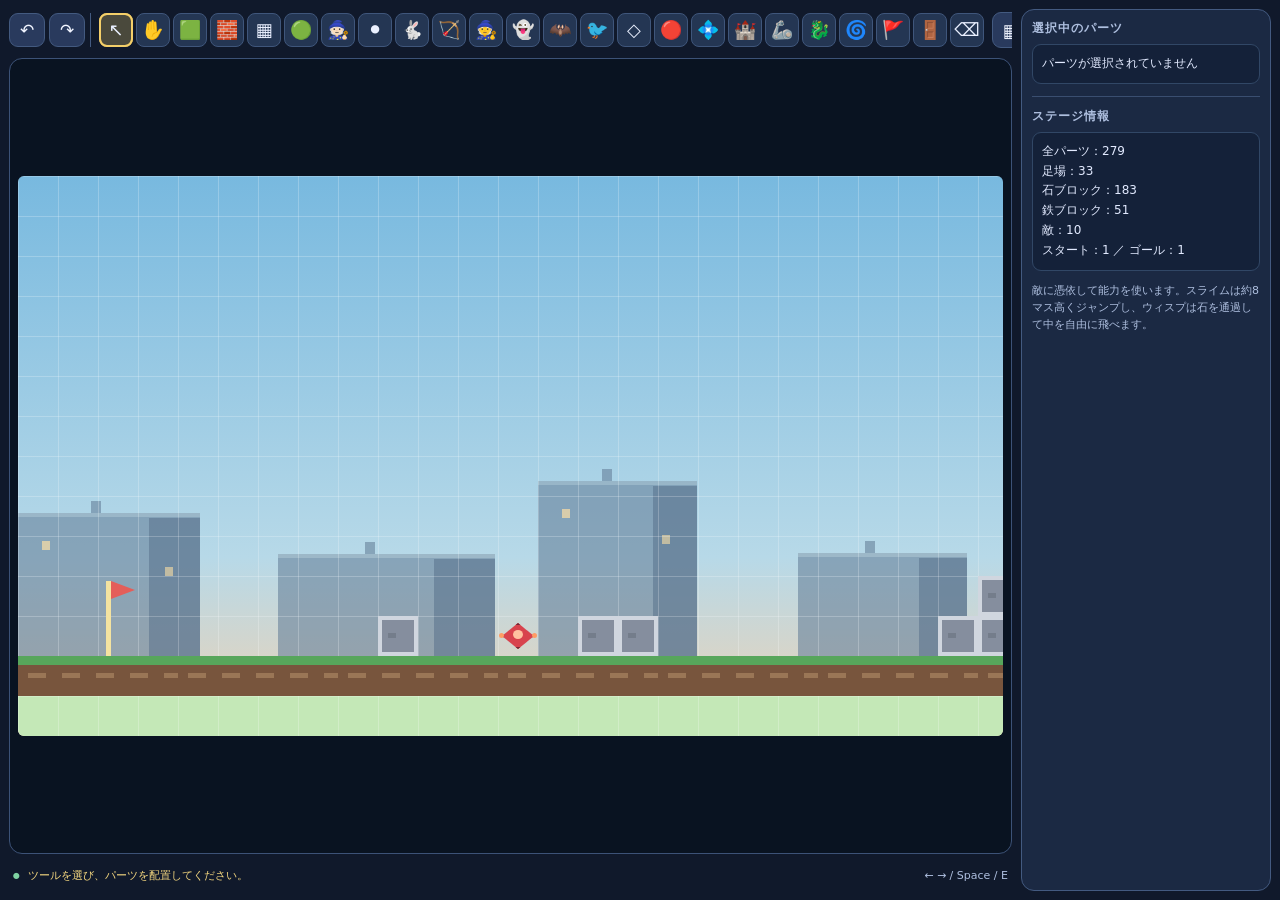
==== commit 4299b211: "ジャンプの挙動修正" ====
--- a/stage_editor.html
+++ b/stage_editor.html
@@ -2000,6 +2000,8 @@
   p.y=Math.max(0,Math.min(GAME_H-p.h,p.y+p.vy));for(const s of freeSolids)if(gameOverlap(p,s))p.y=p.vy>0?s.y-p.h:p.vy<0?s.y+s.h:p.y;p.y=Math.max(0,Math.min(GAME_H-p.h,p.y));p.onGround=false;
  }else{
   p.vx=(right?speed:0)-(left?speed:0);if(p.vx)p.facing=Math.sign(p.vx);
+  // Space held: keep the jump buffer armed so landing triggers another jump.
+  if(keys.Space)p.jumpBuffer=8;
   if(p.jumpBuffer>0&&p.onGround){p.vy=p.form==='beetle'?-20.25:-11.5;p.onGround=false;p.jumpBuffer=0;for(const rabbit of gameEnemies)if(rabbit.alive&&rabbit.type==='rabbit'&&rabbit!==gamePossessed&&rabbit.onGround){rabbit.vy=-10.5;rabbit.onGround=false;}}
   p.vy+=0.62;p.vy=Math.min(p.vy,12);horizontalIntent=p.vx;p.x=Math.max(0,Math.min(gameWorldW-p.w,p.x+p.vx));resolvePlayerHorizontal(p,previousX,horizontalIntent,collisionSolids);
  }
@@ -2193,6 +2195,9 @@
   editorDom.style.color='#17324a';editorDom.style.fontWeight='700';
  }
 });
+
+// Initialize from the uploaded stage JSON.
+cols=150;items=[{"id":15,"type":"start","x":2,"y":10,"w":1,"h":2},{"id":17,"type":"platform","x":0,"y":12,"w":4,"h":1},{"id":18,"type":"platform","x":4,"y":12,"w":4,"h":1},{"id":180,"type":"platform","x":8,"y":12,"w":4,"h":1},{"id":181,"type":"platform","x":12,"y":12,"w":4,"h":1},{"id":182,"type":"platform","x":16,"y":12,"w":4,"h":1},{"id":201,"type":"platform","x":20,"y":12,"w":4,"h":1},{"id":203,"type":"platform","x":24,"y":12,"w":4,"h":1},{"id":204,"type":"platform","x":28,"y":12,"w":4,"h":1},{"id":210,"type":"platform","x":31,"y":12,"w":4,"h":1},{"id":376,"type":"platform","x":61,"y":12,"w":4,"h":1},{"id":383,"type":"platform","x":35,"y":12,"w":4,"h":1},{"id":445,"type":"goal","x":142,"y":9,"w":2,"h":3},{"id":451,"type":"stone","x":9,"y":11,"w":1,"h":1},{"id":452,"type":"stone","x":14,"y":11,"w":1,"h":1},{"id":453,"type":"stone","x":15,"y":11,"w":1,"h":1},{"id":460,"type":"stone","x":23,"y":11,"w":1,"h":1},{"id":461,"type":"stone","x":24,"y":11,"w":1,"h":1},{"id":463,"type":"stone","x":24,"y":10,"w":1,"h":1},{"id":466,"type":"stone","x":32,"y":11,"w":1,"h":1},{"id":467,"type":"stone","x":33,"y":11,"w":1,"h":1},{"id":468,"type":"stone","x":32,"y":10,"w":1,"h":1},{"id":469,"type":"stone","x":33,"y":10,"w":1,"h":1},{"id":480,"type":"beetle","x":27,"y":11,"w":1,"h":1},{"id":492,"type":"stone","x":32,"y":6,"w":1,"h":1},{"id":495,"type":"stone","x":33,"y":6,"w":1,"h":1},{"id":498,"type":"platform","x":43,"y":12,"w":4,"h":1},{"id":502,"type":"bigDrone","x":44,"y":10,"w":2,"h":2},{"id":504,"type":"stone","x":52,"y":10,"w":1,"h":1},{"id":505,"type":"stone","x":51,"y":10,"w":1,"h":1},{"id":516,"type":"stone","x":57,"y":8,"w":1,"h":1},{"id":517,"type":"stone","x":58,"y":8,"w":1,"h":1},{"id":518,"type":"stone","x":57,"y":9,"w":1,"h":1},{"id":519,"type":"stone","x":58,"y":9,"w":1,"h":1},{"id":520,"type":"stone","x":57,"y":10,"w":1,"h":1},{"id":521,"type":"stone","x":58,"y":10,"w":1,"h":1},{"id":522,"type":"stone","x":57,"y":11,"w":1,"h":1},{"id":523,"type":"stone","x":58,"y":11,"w":1,"h":1},{"id":524,"type":"stone","x":57,"y":12,"w":1,"h":1},{"id":525,"type":"stone","x":58,"y":12,"w":1,"h":1},{"id":526,"type":"stone","x":58,"y":13,"w":1,"h":1},{"id":527,"type":"stone","x":57,"y":13,"w":1,"h":1},{"id":533,"type":"stone","x":32,"y":9,"w":1,"h":1},{"id":534,"type":"stone","x":33,"y":9,"w":1,"h":1},{"id":535,"type":"stone","x":32,"y":8,"w":1,"h":1},{"id":536,"type":"stone","x":33,"y":8,"w":1,"h":1},{"id":538,"type":"stone","x":57,"y":7,"w":1,"h":1},{"id":539,"type":"stone","x":58,"y":7,"w":1,"h":1},{"id":540,"type":"stone","x":57,"y":6,"w":1,"h":1},{"id":541,"type":"stone","x":58,"y":6,"w":1,"h":1},{"id":542,"type":"stone","x":57,"y":5,"w":1,"h":1},{"id":543,"type":"stone","x":58,"y":5,"w":1,"h":1},{"id":544,"type":"stone","x":57,"y":4,"w":1,"h":1},{"id":545,"type":"stone","x":58,"y":4,"w":1,"h":1},{"id":546,"type":"stone","x":57,"y":3,"w":1,"h":1},{"id":547,"type":"stone","x":58,"y":3,"w":1,"h":1},{"id":549,"type":"platform","x":66,"y":12,"w":4,"h":1},{"id":572,"type":"wisp","x":64,"y":11,"w":1,"h":1},{"id":623,"type":"platform","x":82,"y":12,"w":4,"h":1},{"id":629,"type":"stone","x":33,"y":7,"w":1,"h":1},{"id":634,"type":"stone","x":33,"y":5,"w":1,"h":1},{"id":635,"type":"stone","x":32,"y":7,"w":1,"h":1},{"id":641,"type":"stone","x":73,"y":7,"w":1,"h":1},{"id":642,"type":"stone","x":73,"y":9,"w":1,"h":1},{"id":643,"type":"stone","x":73,"y":10,"w":1,"h":1},{"id":644,"type":"stone","x":73,"y":8,"w":1,"h":1},{"id":645,"type":"stone","x":74,"y":7,"w":1,"h":1},{"id":646,"type":"stone","x":74,"y":9,"w":1,"h":1},{"id":647,"type":"stone","x":74,"y":8,"w":1,"h":1},{"id":648,"type":"stone","x":75,"y":8,"w":1,"h":1},{"id":656,"type":"stone","x":81,"y":8,"w":1,"h":1},{"id":657,"type":"stone","x":81,"y":9,"w":1,"h":1},{"id":658,"type":"stone","x":73,"y":11,"w":1,"h":1},{"id":659,"type":"stone","x":81,"y":11,"w":1,"h":1},{"id":660,"type":"stone","x":82,"y":11,"w":1,"h":1},{"id":661,"type":"stone","x":81,"y":10,"w":1,"h":1},{"id":662,"type":"stone","x":82,"y":10,"w":1,"h":1},{"id":663,"type":"stone","x":82,"y":8,"w":1,"h":1},{"id":668,"type":"stone","x":82,"y":9,"w":1,"h":1},{"id":669,"type":"stone","x":82,"y":7,"w":1,"h":1},{"id":670,"type":"stone","x":81,"y":7,"w":1,"h":1},{"id":685,"type":"stone","x":68,"y":11,"w":1,"h":1},{"id":686,"type":"stone","x":68,"y":10,"w":1,"h":1},{"id":687,"type":"stone","x":68,"y":9,"w":1,"h":1},{"id":688,"type":"stone","x":68,"y":8,"w":1,"h":1},{"id":690,"type":"stone","x":67,"y":11,"w":1,"h":1},{"id":691,"type":"stone","x":67,"y":10,"w":1,"h":1},{"id":692,"type":"stone","x":67,"y":9,"w":1,"h":1},{"id":693,"type":"stone","x":67,"y":8,"w":1,"h":1},{"id":695,"type":"platform","x":92,"y":10,"w":4,"h":1},{"id":697,"type":"stone","x":88,"y":11,"w":1,"h":1},{"id":699,"type":"stone","x":104,"y":9,"w":1,"h":1},{"id":700,"type":"stone","x":105,"y":9,"w":1,"h":1},{"id":706,"type":"drone","x":104,"y":8,"w":1,"h":1},{"id":707,"type":"stone","x":103,"y":9,"w":1,"h":1},{"id":710,"type":"stone","x":111,"y":9,"w":1,"h":1},{"id":711,"type":"stone","x":112,"y":9,"w":1,"h":1},{"id":712,"type":"stone","x":111,"y":10,"w":1,"h":1},{"id":713,"type":"stone","x":112,"y":10,"w":1,"h":1},{"id":714,"type":"stone","x":111,"y":11,"w":1,"h":1},{"id":715,"type":"stone","x":112,"y":11,"w":1,"h":1},{"id":716,"type":"stone","x":111,"y":12,"w":1,"h":1},{"id":717,"type":"stone","x":112,"y":12,"w":1,"h":1},{"id":718,"type":"stone","x":111,"y":13,"w":1,"h":1},{"id":720,"type":"stone","x":112,"y":13,"w":1,"h":1},{"id":721,"type":"platform","x":119,"y":12,"w":4,"h":1},{"id":722,"type":"platform","x":123,"y":12,"w":4,"h":1},{"id":724,"type":"platform","x":127,"y":12,"w":4,"h":1},{"id":732,"type":"stone","x":119,"y":11,"w":1,"h":1},{"id":733,"type":"stone","x":119,"y":10,"w":1,"h":1},{"id":737,"type":"platform","x":107,"y":12,"w":4,"h":1},{"id":778,"type":"platform","x":139,"y":12,"w":4,"h":1},{"id":789,"type":"stone","x":50,"y":10,"w":1,"h":1},{"id":790,"type":"stone","x":53,"y":10,"w":1,"h":1},{"id":795,"type":"platform","x":98,"y":12,"w":4,"h":1},{"id":801,"type":"bossWall","x":145,"y":0,"w":1,"h":1},{"id":802,"type":"bossWall","x":145,"y":1,"w":1,"h":1},{"id":803,"type":"bossWall","x":145,"y":2,"w":1,"h":1},{"id":804,"type":"bossWall","x":145,"y":3,"w":1,"h":1},{"id":805,"type":"bossWall","x":145,"y":4,"w":1,"h":1},{"id":806,"type":"bossWall","x":145,"y":5,"w":1,"h":1},{"id":807,"type":"bossWall","x":145,"y":6,"w":1,"h":1},{"id":808,"type":"bossWall","x":145,"y":7,"w":1,"h":1},{"id":809,"type":"bossWall","x":145,"y":8,"w":1,"h":1},{"id":810,"type":"bossWall","x":145,"y":9,"w":1,"h":1},{"id":811,"type":"bossWall","x":145,"y":10,"w":1,"h":1},{"id":812,"type":"bossWall","x":145,"y":11,"w":1,"h":1},{"id":813,"type":"bossWall","x":145,"y":12,"w":1,"h":1},{"id":815,"type":"platform","x":141,"y":12,"w":4,"h":1},{"id":816,"type":"stone","x":75,"y":7,"w":1,"h":1},{"id":817,"type":"stone","x":76,"y":7,"w":1,"h":1},{"id":853,"type":"stone","x":100,"y":11,"w":1,"h":1},{"id":854,"type":"stone","x":101,"y":11,"w":1,"h":1},{"id":855,"type":"stone","x":101,"y":10,"w":1,"h":1},{"id":856,"type":"stone","x":76,"y":7,"w":1,"h":1},{"id":857,"type":"stone","x":76,"y":8,"w":1,"h":1},{"id":858,"type":"stone","x":77,"y":8,"w":1,"h":1},{"id":859,"type":"stone","x":77,"y":7,"w":1,"h":1},{"id":860,"type":"stone","x":78,"y":7,"w":1,"h":1},{"id":861,"type":"stone","x":78,"y":8,"w":1,"h":1},{"id":862,"type":"stone","x":79,"y":8,"w":1,"h":1},{"id":863,"type":"stone","x":79,"y":7,"w":1,"h":1},{"id":864,"type":"stone","x":80,"y":7,"w":1,"h":1},{"id":865,"type":"stone","x":80,"y":8,"w":1,"h":1},{"id":871,"type":"stone","x":40,"y":3,"w":1,"h":1},{"id":872,"type":"stone","x":39,"y":4,"w":1,"h":1},{"id":873,"type":"stone","x":40,"y":4,"w":1,"h":1},{"id":874,"type":"stone","x":39,"y":5,"w":1,"h":1},{"id":875,"type":"stone","x":40,"y":5,"w":1,"h":1},{"id":876,"type":"stone","x":39,"y":6,"w":1,"h":1},{"id":877,"type":"stone","x":40,"y":6,"w":1,"h":1},{"id":878,"type":"stone","x":39,"y":7,"w":1,"h":1},{"id":879,"type":"stone","x":40,"y":7,"w":1,"h":1},{"id":880,"type":"stone","x":39,"y":8,"w":1,"h":1},{"id":881,"type":"stone","x":40,"y":8,"w":1,"h":1},{"id":882,"type":"stone","x":39,"y":9,"w":1,"h":1},{"id":883,"type":"stone","x":40,"y":9,"w":1,"h":1},{"id":884,"type":"stone","x":39,"y":10,"w":1,"h":1},{"id":885,"type":"stone","x":40,"y":10,"w":1,"h":1},{"id":886,"type":"stone","x":39,"y":11,"w":1,"h":1},{"id":887,"type":"stone","x":40,"y":11,"w":1,"h":1},{"id":888,"type":"bossWall","x":74,"y":6,"w":1,"h":1},{"id":889,"type":"bossWall","x":75,"y":6,"w":1,"h":1},{"id":890,"type":"bossWall","x":76,"y":6,"w":1,"h":1},{"id":891,"type":"bossWall","x":77,"y":6,"w":1,"h":1},{"id":892,"type":"bossWall","x":78,"y":6,"w":1,"h":1},{"id":893,"type":"bossWall","x":79,"y":6,"w":1,"h":1},{"id":894,"type":"bossWall","x":80,"y":6,"w":1,"h":1},{"id":895,"type":"bossWall","x":81,"y":6,"w":1,"h":1},{"id":896,"type":"bossWall","x":82,"y":6,"w":1,"h":1},{"id":899,"type":"redDrone","x":12,"y":11,"w":1,"h":1},{"id":902,"type":"stone","x":107,"y":11,"w":1,"h":1},{"id":903,"type":"stone","x":111,"y":8,"w":1,"h":1},{"id":904,"type":"stone","x":112,"y":8,"w":1,"h":1},{"id":905,"type":"stone","x":111,"y":7,"w":1,"h":1},{"id":906,"type":"stone","x":112,"y":7,"w":1,"h":1},{"id":907,"type":"stone","x":111,"y":6,"w":1,"h":1},{"id":908,"type":"stone","x":112,"y":6,"w":1,"h":1},{"id":909,"type":"stone","x":111,"y":5,"w":1,"h":1},{"id":910,"type":"stone","x":112,"y":5,"w":1,"h":1},{"id":911,"type":"beetle","x":109,"y":11,"w":1,"h":1},{"id":916,"type":"stone","x":131,"y":11,"w":1,"h":1},{"id":917,"type":"stone","x":132,"y":11,"w":1,"h":1},{"id":918,"type":"stone","x":131,"y":10,"w":1,"h":1},{"id":919,"type":"stone","x":132,"y":10,"w":1,"h":1},{"id":920,"type":"stone","x":131,"y":10,"w":1,"h":1},{"id":921,"type":"stone","x":132,"y":9,"w":1,"h":1},{"id":922,"type":"stone","x":131,"y":9,"w":1,"h":1},{"id":923,"type":"stone","x":131,"y":8,"w":1,"h":1},{"id":924,"type":"stone","x":132,"y":8,"w":1,"h":1},{"id":925,"type":"stone","x":131,"y":7,"w":1,"h":1},{"id":926,"type":"stone","x":132,"y":7,"w":1,"h":1},{"id":927,"type":"stone","x":131,"y":6,"w":1,"h":1},{"id":928,"type":"stone","x":132,"y":6,"w":1,"h":1},{"id":929,"type":"stone","x":131,"y":5,"w":1,"h":1},{"id":930,"type":"stone","x":132,"y":5,"w":1,"h":1},{"id":931,"type":"stone","x":131,"y":4,"w":1,"h":1},{"id":932,"type":"stone","x":132,"y":4,"w":1,"h":1},{"id":933,"type":"stone","x":136,"y":11,"w":1,"h":1},{"id":934,"type":"stone","x":137,"y":11,"w":1,"h":1},{"id":935,"type":"stone","x":136,"y":10,"w":1,"h":1},{"id":936,"type":"stone","x":137,"y":10,"w":1,"h":1},{"id":937,"type":"stone","x":136,"y":9,"w":1,"h":1},{"id":938,"type":"stone","x":137,"y":9,"w":1,"h":1},{"id":939,"type":"stone","x":136,"y":8,"w":1,"h":1},{"id":940,"type":"stone","x":137,"y":8,"w":1,"h":1},{"id":941,"type":"stone","x":136,"y":7,"w":1,"h":1},{"id":942,"type":"stone","x":137,"y":7,"w":1,"h":1},{"id":943,"type":"stone","x":136,"y":6,"w":1,"h":1},{"id":944,"type":"stone","x":137,"y":6,"w":1,"h":1},{"id":945,"type":"stone","x":136,"y":5,"w":1,"h":1},{"id":946,"type":"stone","x":137,"y":5,"w":1,"h":1},{"id":947,"type":"stone","x":136,"y":4,"w":1,"h":1},{"id":948,"type":"stone","x":137,"y":4,"w":1,"h":1},{"id":950,"type":"platform","x":129,"y":12,"w":4,"h":1},{"id":951,"type":"platform","x":138,"y":12,"w":4,"h":1},{"id":952,"type":"platform","x":137,"y":12,"w":4,"h":1},{"id":953,"type":"platform","x":137,"y":12,"w":4,"h":1},{"id":954,"type":"platform","x":136,"y":12,"w":4,"h":1},{"id":956,"type":"stone","x":131,"y":3,"w":1,"h":1},{"id":957,"type":"stone","x":132,"y":3,"w":1,"h":1},{"id":958,"type":"stone","x":136,"y":3,"w":1,"h":1},{"id":959,"type":"stone","x":137,"y":3,"w":1,"h":1},{"id":962,"type":"bossWall","x":131,"y":2,"w":1,"h":1},{"id":963,"type":"bossWall","x":132,"y":2,"w":1,"h":1},{"id":964,"type":"bossWall","x":133,"y":2,"w":1,"h":1},{"id":965,"type":"bossWall","x":134,"y":2,"w":1,"h":1},{"id":966,"type":"bossWall","x":135,"y":2,"w":1,"h":1},{"id":967,"type":"bossWall","x":136,"y":2,"w":1,"h":1},{"id":968,"type":"bossWall","x":137,"y":2,"w":1,"h":1},{"id":969,"type":"stone","x":133,"y":3,"w":1,"h":1},{"id":970,"type":"stone","x":134,"y":3,"w":1,"h":1},{"id":971,"type":"stone","x":135,"y":3,"w":1,"h":1},{"id":972,"type":"wisp","x":125,"y":11,"w":1,"h":1},{"id":973,"type":"bigDrone","x":129,"y":10,"w":2,"h":2},{"id":974,"type":"stone","x":67,"y":7,"w":1,"h":1},{"id":975,"type":"stone","x":68,"y":7,"w":1,"h":1},{"id":976,"type":"stone","x":67,"y":6,"w":1,"h":1},{"id":977,"type":"stone","x":68,"y":6,"w":1,"h":1},{"id":978,"type":"stone","x":67,"y":5,"w":1,"h":1},{"id":979,"type":"stone","x":68,"y":5,"w":1,"h":1},{"id":980,"type":"stone","x":67,"y":4,"w":1,"h":1},{"id":981,"type":"stone","x":68,"y":4,"w":1,"h":1},{"id":982,"type":"stone","x":67,"y":3,"w":1,"h":1},{"id":983,"type":"stone","x":68,"y":3,"w":1,"h":1},{"id":984,"type":"stone","x":67,"y":2,"w":1,"h":1},{"id":985,"type":"stone","x":68,"y":2,"w":1,"h":1},{"id":986,"type":"bossWall","x":73,"y":6,"w":1,"h":1},{"id":987,"type":"stone","x":74,"y":10,"w":1,"h":1},{"id":988,"type":"stone","x":74,"y":11,"w":1,"h":1},{"id":990,"type":"platform","x":61,"y":12,"w":4,"h":1},{"id":991,"type":"platform","x":62,"y":12,"w":4,"h":1},{"id":992,"type":"platform","x":59,"y":12,"w":4,"h":1},{"id":995,"type":"platform","x":70,"y":12,"w":4,"h":1},{"id":996,"type":"platform","x":86,"y":12,"w":4,"h":1},{"id":998,"type":"redDrone","x":94,"y":9,"w":1,"h":1},{"id":999,"type":"platform","x":37,"y":12,"w":4,"h":1},{"id":1001,"type":"bossWall","x":73,"y":5,"w":1,"h":1},{"id":1002,"type":"bossWall","x":74,"y":5,"w":1,"h":1},{"id":1003,"type":"bossWall","x":75,"y":5,"w":1,"h":1},{"id":1004,"type":"bossWall","x":76,"y":5,"w":1,"h":1},{"id":1005,"type":"bossWall","x":77,"y":5,"w":1,"h":1},{"id":1006,"type":"bossWall","x":78,"y":5,"w":1,"h":1},{"id":1007,"type":"bossWall","x":79,"y":5,"w":1,"h":1},{"id":1008,"type":"bossWall","x":80,"y":5,"w":1,"h":1},{"id":1009,"type":"bossWall","x":81,"y":5,"w":1,"h":1},{"id":1010,"type":"bossWall","x":82,"y":5,"w":1,"h":1},{"id":1011,"type":"bossWall","x":82,"y":4,"w":1,"h":1},{"id":1012,"type":"bossWall","x":81,"y":4,"w":1,"h":1},{"id":1013,"type":"bossWall","x":80,"y":4,"w":1,"h":1},{"id":1014,"type":"bossWall","x":79,"y":4,"w":1,"h":1},{"id":1015,"type":"bossWall","x":78,"y":4,"w":1,"h":1},{"id":1016,"type":"bossWall","x":77,"y":4,"w":1,"h":1},{"id":1017,"type":"bossWall","x":76,"y":4,"w":1,"h":1},{"id":1018,"type":"bossWall","x":74,"y":4,"w":1,"h":1},{"id":1019,"type":"bossWall","x":74,"y":4,"w":1,"h":1},{"id":1020,"type":"bossWall","x":73,"y":4,"w":1,"h":1},{"id":1021,"type":"bossWall","x":75,"y":4,"w":1,"h":1},{"id":1022,"type":"redDrone","x":51,"y":9,"w":1,"h":1}];items.forEach(clampItem);nextId=Math.max(0,...items.map(o=>o.id))+1;$('worldWidth').value=cols;$('stageName').value="空中";
 try{
  syncAppViewport();choose(null);draw();focusStart();draw();testLoop();
 }catch(error){
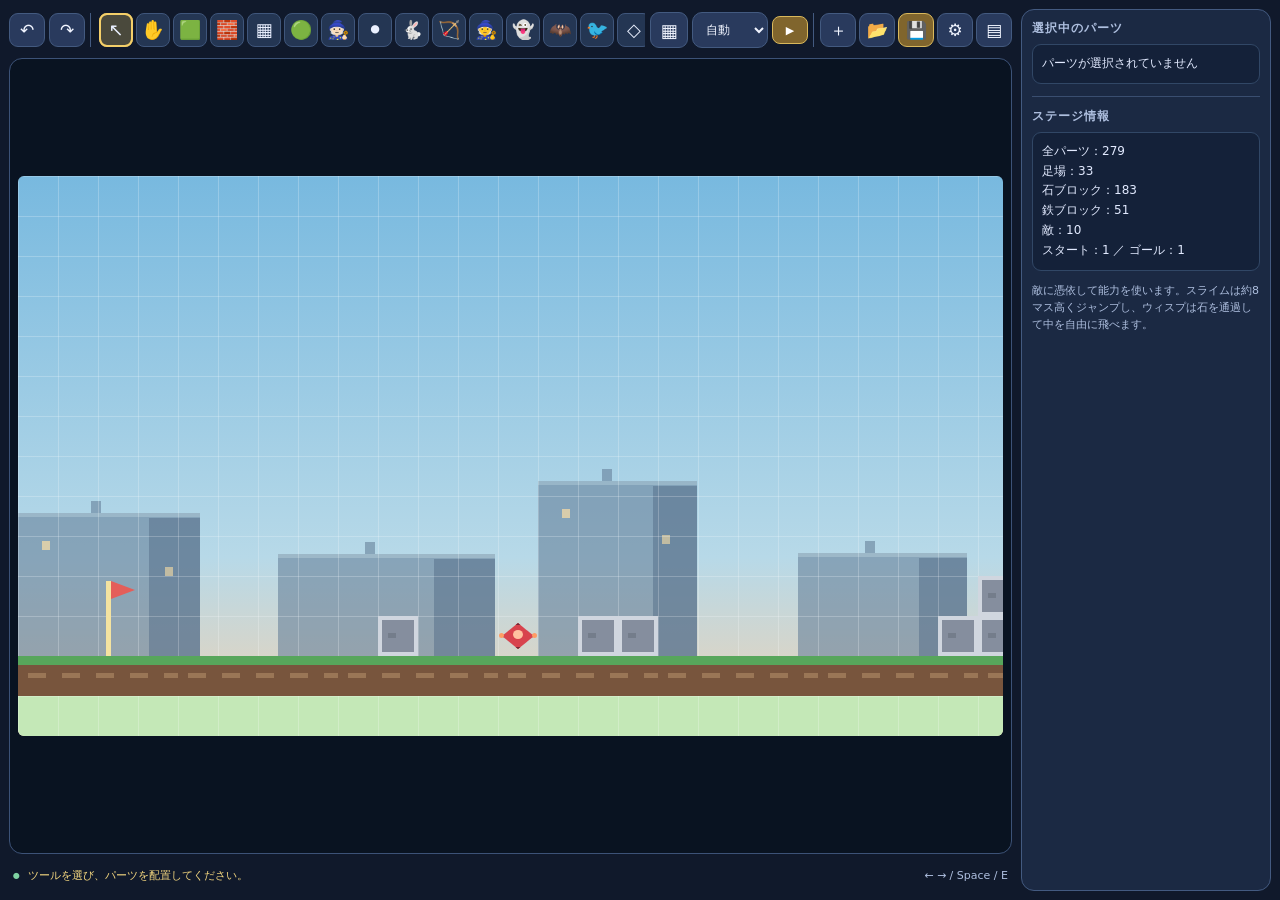
==== commit bdc01212: "ジャンプ挙動修正 Refactor tool strip for improved usability and add drag scrolling functionality." ====
--- a/stage_editor.html
+++ b/stage_editor.html
@@ -27,7 +27,8 @@
 .layout{height:100vh;height:100dvh;height:var(--app-height,100vh);display:grid;grid-template-columns:minmax(0,1fr) 250px;gap:9px;padding:9px;max-width:1800px;margin:0 auto;min-height:0}
 .panel{background:var(--panel);border:1px solid var(--line);border-radius:13px;padding:10px;min-width:0;min-height:0}
 .panel h2{font-size:11px;letter-spacing:.08em;text-transform:uppercase;color:var(--muted);margin:2px 0 3px;text-align:center}
-.tool-strip{display:flex;align-items:center;gap:3px;flex:0 0 auto;min-width:0;overflow-x:auto;overflow-y:hidden;scrollbar-width:none;overscroll-behavior-x:contain;padding:0 3px}
+.tool-strip{display:flex;align-items:center;gap:3px;flex:1 1 auto;width:auto;min-width:80px;max-width:none;overflow-x:auto;overflow-y:hidden;scrollbar-width:none;overscroll-behavior-x:contain;padding:0 3px;cursor:grab;user-select:none;-webkit-user-select:none;touch-action:pan-y;}
+.tool-strip.drag-scrolling{cursor:grabbing;}
 .tool-strip::-webkit-scrollbar{display:none}
 .tool{width:34px;height:34px;min-height:34px;flex:none;padding:0;border-radius:8px;gap:0;font-size:17px;color:#eaf0ff;background:#243653;border-color:#3f567b}
 .tool-icon{font-size:18px;line-height:1;display:block}
@@ -36,6 +37,7 @@
 .workspace-toolbar{display:flex;align-items:center;gap:5px;min-width:0;flex-wrap:nowrap;overflow-x:auto;overflow-y:hidden;scrollbar-width:none;overscroll-behavior-x:contain}
 .workspace-toolbar::-webkit-scrollbar{display:none}
 .workspace-toolbar>*{flex:none}
+.workspace-toolbar>#tools{flex:1 1 auto;width:auto;min-width:80px;max-width:none}
 .workspace-toolbar .icon-btn{width:36px;height:34px;min-height:34px;font-size:17px;border-radius:9px;flex:none}
 .toolbar-group{display:flex;align-items:center;gap:4px;flex:none}
 .history-group{padding-right:5px;border-right:1px solid #435a80}
@@ -1550,6 +1552,36 @@
 function msg(t){$('noticeText').textContent=t;}
 function setTool(t){tool=t;document.querySelectorAll('.tool').forEach(b=>b.classList.toggle('active',b.dataset.tool===t));editorDom.style.cursor=t==='hand'?'grab':'crosshair';if(t!=='select'&&selected){selected=null;renderProps();}draw();}
 document.querySelectorAll('.tool').forEach(b=>b.onclick=()=>setTool(b.dataset.tool));
+// Allow the horizontal item/tool palette to be browsed with the mouse wheel or by dragging.
+const toolStrip=$('tools');
+if(toolStrip){
+ toolStrip.addEventListener('wheel',event=>{
+  const delta=Math.abs(event.deltaY)>Math.abs(event.deltaX)?event.deltaY:event.deltaX;
+  if(delta!==0 && toolStrip.scrollWidth>toolStrip.clientWidth){event.preventDefault();toolStrip.scrollLeft+=delta;}
+ },{passive:false});
+ // 左ボタンを押したまま左右へ動かすと横スクロール。クリックだけなら通常どおり選択。
+ let paletteDrag=null, suppressPaletteClick=false;
+ toolStrip.addEventListener('pointerdown',event=>{
+  if(event.pointerType==='mouse' && event.button!==0)return;
+  paletteDrag={id:event.pointerId,startX:event.clientX,startScroll:toolStrip.scrollLeft,moved:false};
+  suppressPaletteClick=false;
+ });
+ window.addEventListener('pointermove',event=>{
+  if(!paletteDrag || event.pointerId!==paletteDrag.id)return;
+  const dx=event.clientX-paletteDrag.startX;
+  if(!paletteDrag.moved && Math.abs(dx)>5){paletteDrag.moved=true;toolStrip.classList.add('drag-scrolling');}
+  if(paletteDrag.moved){toolStrip.scrollLeft=paletteDrag.startScroll-dx;if(event.cancelable)event.preventDefault();}
+ },{passive:false});
+ const finishPaletteDrag=event=>{
+  if(!paletteDrag || event.pointerId!==paletteDrag.id)return;
+  suppressPaletteClick=paletteDrag.moved;paletteDrag=null;toolStrip.classList.remove('drag-scrolling');
+ };
+ window.addEventListener('pointerup',finishPaletteDrag);
+ window.addEventListener('pointercancel',finishPaletteDrag);
+ toolStrip.addEventListener('click',event=>{
+  if(suppressPaletteClick){event.preventDefault();event.stopImmediatePropagation();suppressPaletteClick=false;}
+ },true);
+}
 function typeName(t){return ({platform:'足場',stone:'石ブロック',bossWall:'鉄ブロック',boss:'機械要塞',armorBoss:'アーマー',dragonBoss:'ティアマット',beetle:'スライム',enemySlime:'敵スライム',rabbit:'ウサギ',archer:'アーチャー',witch:'ウィッチ',mage:'魔導士',wisp:'ウィスプ',bat:'コウモリ',bird:'赤い鳥',drone:'ドローン',redDrone:'赤色ドローン',bigDrone:'大型ドローン',bossDoor:'ボス入口',start:'スタート',goal:'ゴール'})[t]||t;}
 function dimensions(it){return ['boss','dragonBoss'].includes(it.type)?{w:4,h:4}:it.type==='armorBoss'?{w:3,h:4}:it.type==='bigDrone'?{w:2,h:2}:it.type==='bossDoor'?{w:2,h:3}:['beetle','enemySlime','rabbit','archer','witch','mage','wisp','bird','bat','drone','redDrone'].includes(it.type)?{w:1,h:1}:it.type==='start'?{w:1,h:2}:it.type==='goal'?{w:2,h:3}:{w:it.w,h:it.h};}
 function maxCam(){return Math.max(0,cols*CELL-editorViewportWidth);}
@@ -1611,7 +1643,25 @@
 $('deleteSelected').onclick=removeSelected;
 $('undoBtn').onclick=()=>{if(!history.length)return;future.push(JSON.stringify(items));items=JSON.parse(history.pop());choose(null);msg('元に戻しました');};
 $('redoBtn').onclick=()=>{if(!future.length)return;history.push(JSON.stringify(items));items=JSON.parse(future.pop());choose(null);msg('やり直しました');};
-$('newBtn').onclick=()=>{if(!confirm('現在のステージを初期状態に戻しますか？'))return;snapshot();items=defaults();nextId=Math.max(...items.map(i=>i.id))+1;cam=0;camY=0;cameraTouched=false;choose(null);draw();focusStart();draw();$('stageName').value='空中';$('worldWidth').value=150;msg('デフォルトステージに戻しました');};
+$('newBtn').onclick=()=>{
+ // Avoid the browser-native confirm dialog: it may be suppressed in embedded previews.
+ const overlay=document.createElement('div');
+ overlay.style.cssText='position:fixed;inset:0;z-index:99999;background:rgba(10,20,35,.62);display:flex;align-items:center;justify-content:center;padding:20px;';
+ const panel=document.createElement('div');
+ panel.style.cssText='width:min(340px,100%);background:#fff;color:#17324a;border-radius:14px;padding:20px;box-shadow:0 12px 40px rgba(0,0,0,.3);font:14px/1.6 system-ui,sans-serif;';
+ const heading=document.createElement('div');heading.textContent='新規ステージ';heading.style.cssText='font-size:18px;font-weight:700;margin-bottom:8px;';
+ const message=document.createElement('div');message.textContent='現在のステージを初期状態に戻します。未保存の変更は失われます。';message.style.marginBottom='18px';
+ const actions=document.createElement('div');actions.style.cssText='display:flex;justify-content:flex-end;gap:8px;';
+ const cancel=document.createElement('button');cancel.type='button';cancel.textContent='キャンセル';
+ cancel.style.cssText='border:1px solid #b8c6d4;background:#f4f7fa;color:#17324a;border-radius:8px;padding:9px 13px;cursor:pointer;';
+ const create=document.createElement('button');create.type='button';create.textContent='新規作成';
+ create.style.cssText='border:0;background:#2563eb;color:white;border-radius:8px;padding:9px 15px;font-weight:700;cursor:pointer;';
+ const close=()=>overlay.remove();
+ cancel.onclick=close;
+ create.onclick=()=>{close();snapshot();items=defaults();nextId=Math.max(...items.map(i=>i.id))+1;cam=0;camY=0;cameraTouched=false;choose(null);draw();focusStart();draw();$('stageName').value='空中';$('worldWidth').value=150;msg('新しいステージを作成しました');};
+ overlay.addEventListener('click',e=>{if(e.target===overlay)close();});
+ actions.append(cancel,create);panel.append(heading,message,actions);overlay.appendChild(panel);document.body.appendChild(overlay);
+};
 $('resizeBtn').onclick=()=>{const n=Math.max(30,Math.min(150,+$('worldWidth').value||75));snapshot();cols=n;items.forEach(clampItem);cam=Math.min(cam,maxCam());draw();updateStats();msg('ステージの横幅を変更しました');};
 $('zoom').onchange=()=>draw();$('gridToggle').onchange=()=>draw();
 function addEditorShape(parent,x,y,w,h,background,extra={}){
@@ -1987,12 +2037,11 @@
  const speed=(p.form==='beetle'?6.0:p.form==='wisp'?7.6:p.form==='mage'?4.6:7.0);
  const wispInsideStone=isWispInsideStone(p);
  const collisionSolids=gameSolids().filter(s=>!(p.form==='wisp'&&s.type==='stone'));let horizontalIntent=0;
- if(p.form==='bird'||p.form==='mage'){
+ if(p.form==='bird'){
   let dx=(right?1:0)-(left?1:0),dy=(down?1:0)-(up?1:0),len=Math.hypot(dx,dy)||1;dx/=len;dy/=len;
-  p.vx=dx*speed;p.vy=dy*speed;if(dx)p.facing=Math.sign(dx);if(p.form==='bird'&&keys.Space){if(!p.facingLocked){p.lockedFacing=p.facing;p.facingLocked=true;}p.facing=p.lockedFacing;}else{p.facingLocked=false;if(dx)p.facing=Math.sign(dx);}
+  p.vx=dx*speed;p.vy=dy*speed;if(dx)p.facing=Math.sign(dx);if(keys.Space){if(!p.facingLocked){p.lockedFacing=p.facing;p.facingLocked=true;}p.facing=p.lockedFacing;}else{p.facingLocked=false;if(dx)p.facing=Math.sign(dx);}
   const solids=gameSolids();p.x=Math.max(0,Math.min(gameWorldW-p.w,p.x+p.vx));for(const s of solids)if(gameOverlap(p,s))p.x=p.vx>0?s.x-p.w:s.x+s.w;p.x=Math.max(0,Math.min(gameWorldW-p.w,p.x));
   p.y=Math.max(0,Math.min(GAME_H-p.h,p.y+p.vy));for(const s of solids)if(gameOverlap(p,s))p.y=p.vy>0?s.y-p.h:s.y+s.h;p.y=Math.max(0,Math.min(GAME_H-p.h,p.y));p.onGround=false;
-  if(p.form==='mage'){if(p.shieldTimer>0)p.shieldTimer--;if(p.shieldCooldown>0)p.shieldCooldown--;}
   if(p.form==='bird'){gameFireTimer--;if(gameFireTimer<=0){const ox=p.x+p.w/2,oy=p.y+p.h/2;for(const angle of [-Math.PI/4,0,Math.PI/4])gameShots.push({x:ox,y:oy,vx:p.facing*Math.cos(angle)*8,vy:Math.sin(angle)*8,r:8,trail:[],life:150});gameFireTimer=30;}}
  }else if(wispInsideStone){
   let dx=(right?1:0)-(left?1:0),dy=(down?1:0)-(up?1:0),len=Math.hypot(dx,dy)||1;dx/=len;dy/=len;p.vx=dx*speed;p.vy=dy*speed;if(dx)p.facing=Math.sign(dx);
@@ -2001,11 +2050,13 @@
  }else{
   p.vx=(right?speed:0)-(left?speed:0);if(p.vx)p.facing=Math.sign(p.vx);
   // Space held: keep the jump buffer armed so landing triggers another jump.
-  if(keys.Space)p.jumpBuffer=8;
-  if(p.jumpBuffer>0&&p.onGround){p.vy=p.form==='beetle'?-20.25:-11.5;p.onGround=false;p.jumpBuffer=0;for(const rabbit of gameEnemies)if(rabbit.alive&&rabbit.type==='rabbit'&&rabbit!==gamePossessed&&rabbit.onGround){rabbit.vy=-10.5;rabbit.onGround=false;}}
+  if(p.form!=='mage'&&keys.Space)p.jumpBuffer=8;
+  if(p.form!=='mage'&&p.jumpBuffer>0&&p.onGround){p.vy=p.form==='beetle'?-20.25:-11.5;p.onGround=false;p.jumpBuffer=0;for(const rabbit of gameEnemies)if(rabbit.alive&&rabbit.type==='rabbit'&&rabbit!==gamePossessed&&rabbit.onGround){rabbit.vy=-10.5;rabbit.onGround=false;}}
+  if(p.form==='mage')p.jumpBuffer=0;
   p.vy+=0.62;p.vy=Math.min(p.vy,12);horizontalIntent=p.vx;p.x=Math.max(0,Math.min(gameWorldW-p.w,p.x+p.vx));resolvePlayerHorizontal(p,previousX,horizontalIntent,collisionSolids);
  }
- if(p.form!=='bird'&&p.form!=='mage'&&!wispInsideStone){p.onGround=false;p.y+=p.vy;resolvePlayerVertical(p,previousY,horizontalIntent,collisionSolids);}
+ if(p.form!=='bird'&&!wispInsideStone){p.onGround=false;p.y+=p.vy;resolvePlayerVertical(p,previousY,horizontalIntent,collisionSolids);}
+ if(p.form==='mage'){if(p.shieldTimer>0)p.shieldTimer--;if(p.shieldCooldown>0)p.shieldCooldown--;}
  // Wisp can phase through stone from other directions, but a downward landing
  // stays on the block top unless the player deliberately presses Down.
  if(p.form==='wisp'&&!wispInsideStone&&!down&&p.vy>=0)for(const b of gameBlocks)if(b.type==='stone'&&!b.broken&&gameOverlap(p,b)&&previousY+p.h<=b.y&&hasClearLandingTop(p,b,gameSolids())){p.y=b.y-p.h;p.vy=0;p.onGround=true;}
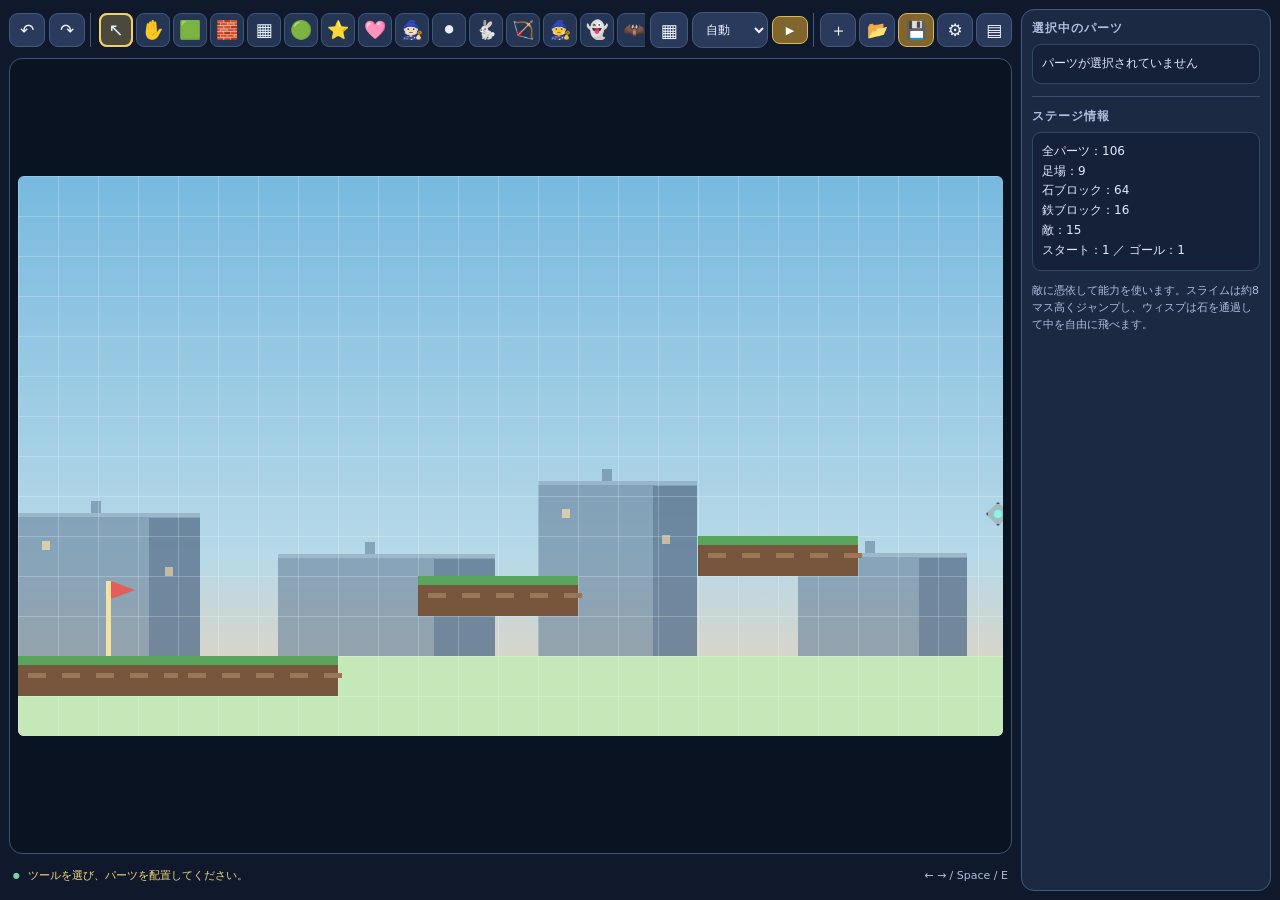
==== commit 629907a4: "回復要素追加" ====
--- a/stage_editor.html
+++ b/stage_editor.html
@@ -157,7 +157,7 @@
    <button class="tool tool-icon-btn" data-tool="hand" title="キャンバス移動" aria-label="キャンバス移動"><span class="tool-icon">✋</span><span class="sr-only">移動</span></button>
    <button class="tool tool-icon-btn" data-tool="platform" title="地面・足場" aria-label="地面・足場"><span class="tool-icon">🟩</span><span class="sr-only">足場</span></button>
    <button class="tool tool-icon-btn" data-tool="stone" title="石ブロック" aria-label="石ブロック"><span class="tool-icon">🧱</span><span class="sr-only">石</span></button><button class="tool tool-icon-btn" data-tool="bossWall" title="鉄ブロック" aria-label="鉄ブロック"><span class="tool-icon">▦</span><span class="sr-only">鉄ブロック</span></button>
-   <button class="tool tool-icon-btn" data-tool="beetle" title="スライム（味方）" aria-label="スライム"><span class="tool-icon">🟢</span><span class="sr-only">スライム</span></button><button class="tool tool-icon-btn" data-tool="mage" title="魔導士（味方）" aria-label="魔導士"><span class="tool-icon">🧙🏻</span><span class="sr-only">魔導士</span></button><button class="tool tool-icon-btn" data-tool="enemySlime" title="敵スライム" aria-label="敵スライム"><span class="tool-icon">⚫</span><span class="sr-only">敵スライム</span></button><button class="tool tool-icon-btn" data-tool="rabbit" title="ウサギ" aria-label="ウサギ"><span class="tool-icon">🐇</span><span class="sr-only">ウサギ</span></button><button class="tool tool-icon-btn" data-tool="archer" title="アーチャー" aria-label="アーチャー"><span class="tool-icon">🏹</span><span class="sr-only">アーチャー</span></button><button class="tool tool-icon-btn" data-tool="witch" title="ウィッチ" aria-label="ウィッチ"><span class="tool-icon">🧙</span><span class="sr-only">ウィッチ</span></button>
+   <button class="tool tool-icon-btn" data-tool="beetle" title="スライム（味方）" aria-label="スライム"><span class="tool-icon">🟢</span><span class="sr-only">スライム</span></button><button class="tool tool-icon-btn" data-tool="star" title="星（HP回復）" aria-label="星"><span class="tool-icon">⭐</span><span class="sr-only">星</span></button><button class="tool tool-icon-btn" data-tool="nurse" title="ナース（HP全回復・憑依不可）" aria-label="ナース"><span class="tool-icon">🩷</span><span class="sr-only">ナース</span></button><button class="tool tool-icon-btn" data-tool="mage" title="魔導士（味方）" aria-label="魔導士"><span class="tool-icon">🧙🏻</span><span class="sr-only">魔導士</span></button><button class="tool tool-icon-btn" data-tool="enemySlime" title="敵スライム" aria-label="敵スライム"><span class="tool-icon">⚫</span><span class="sr-only">敵スライム</span></button><button class="tool tool-icon-btn" data-tool="rabbit" title="ウサギ" aria-label="ウサギ"><span class="tool-icon">🐇</span><span class="sr-only">ウサギ</span></button><button class="tool tool-icon-btn" data-tool="archer" title="アーチャー" aria-label="アーチャー"><span class="tool-icon">🏹</span><span class="sr-only">アーチャー</span></button><button class="tool tool-icon-btn" data-tool="witch" title="ウィッチ" aria-label="ウィッチ"><span class="tool-icon">🧙</span><span class="sr-only">ウィッチ</span></button>
    <button class="tool tool-icon-btn" data-tool="wisp" title="ウィスプ（味方）" aria-label="ウィスプ"><span class="tool-icon">👻</span><span class="sr-only">ウィスプ</span></button><button class="tool tool-icon-btn" data-tool="bat" title="コウモリ" aria-label="コウモリ"><span class="tool-icon">🦇</span><span class="sr-only">コウモリ</span></button><button class="tool tool-icon-btn" data-tool="bird" title="赤い鳥" aria-label="赤い鳥"><span class="tool-icon">🐦</span><span class="sr-only">赤い鳥</span></button><button class="tool tool-icon-btn" data-tool="drone" title="ドローン" aria-label="ドローン"><span class="tool-icon">◇</span><span class="sr-only">ドローン</span></button><button class="tool tool-icon-btn" data-tool="redDrone" title="赤色ドローン" aria-label="赤色ドローン"><span class="tool-icon">🔴</span><span class="sr-only">赤ドローン</span></button><button class="tool tool-icon-btn" data-tool="bigDrone" title="大型ドローン" aria-label="大型ドローン"><span class="tool-icon">💠</span><span class="sr-only">大型ドローン</span></button><button class="tool tool-icon-btn" data-tool="boss" title="ボス：機械要塞" aria-label="ボス：機械要塞"><span class="tool-icon">🏰</span><span class="sr-only">機械要塞ボス</span></button><button class="tool tool-icon-btn" data-tool="armorBoss" title="ボス：アーマー" aria-label="ボス：アーマー"><span class="tool-icon">🦾</span><span class="sr-only">アーマー</span></button><button class="tool tool-icon-btn" data-tool="dragonBoss" title="ボス：ティアマット" aria-label="ボス：ティアマット"><span class="tool-icon">🐉</span><span class="sr-only">ティアマット</span></button><button class="tool tool-icon-btn" data-tool="bossDoor" title="ボス部屋の入口" aria-label="ボス部屋の入口"><span class="tool-icon">🌀</span><span class="sr-only">ボス入口</span></button>
    <button class="tool tool-icon-btn" data-tool="start" title="スタート" aria-label="スタート"><span class="tool-icon">🚩</span><span class="sr-only">開始</span></button>
    <button class="tool tool-icon-btn" data-tool="goal" title="ゴール" aria-label="ゴール"><span class="tool-icon">🚪</span><span class="sr-only">ゴール</span></button>
@@ -232,7 +232,7 @@
 let cols=150,tool='select',items=[],selected=null,drag=null,pan=null,history=[],future=[],test=false,keys={},cam=0,camY=0,effectiveZoom=1,cameraTouched=false;
 const dragonBossSprite=new Image();dragonBossSprite.src='[data-uri]';dragonBossSprite.onload=()=>{if(typeof draw==='function')draw();if(test&&typeof drawGame==='function')drawGame();};
 // Test play mirrors the shipped game runtime (960x540 world viewport).
-const GAME_W=960,GAME_H=540,GAME_FALL_ZONE_Y=12*CELL;let gameWorldW=3000,gamePlatforms=[],gameBlocks=[],gameEnemies=[],gameDecorations=[],gamePlayer=null,gamePossessed=null,gameGoal=null,gameBossDoors=[],gameBossBounds=null,gameInBossRoom=false,gameRoomEntryTimer=0,gameStart={x:70,y:420},gameCamera=0,gameWon=false,gameHintTimer=0,gameShots=[],gameEnemyShots=[],gameBlastEffects=[],gameFireTimer=0,gameAccumulator=0,gamePreviousTimestamp=null,gameMessage='敵の近くで E / 憑依',gameStageTitle='空中';
+const GAME_W=960,GAME_H=540,GAME_FALL_ZONE_Y=12*CELL;let gameWorldW=3000,gamePlatforms=[],gameBlocks=[],gameEnemies=[],gamePickups=[],gameNurses=[],gameDecorations=[],gamePlayer=null,gamePossessed=null,gameGoal=null,gameBossDoors=[],gameBossBounds=null,gameInBossRoom=false,gameRoomEntryTimer=0,gameStart={x:70,y:420},gameCamera=0,gameWon=false,gameHintTimer=0,gameShots=[],gameEnemyShots=[],gameBlastEffects=[],gameFireTimer=0,gameAccumulator=0,gamePreviousTimestamp=null,gameMessage='味方の近くで E / 憑依・ナースで回復',gameStageTitle='空中';
 const defaults=()=>[
   {
     "id": 14,
@@ -1582,8 +1582,8 @@
   if(suppressPaletteClick){event.preventDefault();event.stopImmediatePropagation();suppressPaletteClick=false;}
  },true);
 }
-function typeName(t){return ({platform:'足場',stone:'石ブロック',bossWall:'鉄ブロック',boss:'機械要塞',armorBoss:'アーマー',dragonBoss:'ティアマット',beetle:'スライム',enemySlime:'敵スライム',rabbit:'ウサギ',archer:'アーチャー',witch:'ウィッチ',mage:'魔導士',wisp:'ウィスプ',bat:'コウモリ',bird:'赤い鳥',drone:'ドローン',redDrone:'赤色ドローン',bigDrone:'大型ドローン',bossDoor:'ボス入口',start:'スタート',goal:'ゴール'})[t]||t;}
-function dimensions(it){return ['boss','dragonBoss'].includes(it.type)?{w:4,h:4}:it.type==='armorBoss'?{w:3,h:4}:it.type==='bigDrone'?{w:2,h:2}:it.type==='bossDoor'?{w:2,h:3}:['beetle','enemySlime','rabbit','archer','witch','mage','wisp','bird','bat','drone','redDrone'].includes(it.type)?{w:1,h:1}:it.type==='start'?{w:1,h:2}:it.type==='goal'?{w:2,h:3}:{w:it.w,h:it.h};}
+function typeName(t){return ({platform:'足場',stone:'石ブロック',bossWall:'鉄ブロック',boss:'機械要塞',armorBoss:'アーマー',dragonBoss:'ティアマット',beetle:'スライム',enemySlime:'敵スライム',rabbit:'ウサギ',archer:'アーチャー',witch:'ウィッチ',mage:'魔導士',wisp:'ウィスプ',bat:'コウモリ',bird:'赤い鳥',drone:'ドローン',redDrone:'赤色ドローン',bigDrone:'大型ドローン',bossDoor:'ボス入口',start:'スタート',goal:'ゴール',star:'星',nurse:'ナース'})[t]||t;}
+function dimensions(it){return ['boss','dragonBoss'].includes(it.type)?{w:4,h:4}:it.type==='armorBoss'?{w:3,h:4}:it.type==='bigDrone'?{w:2,h:2}:it.type==='bossDoor'?{w:2,h:3}:['beetle','enemySlime','rabbit','archer','witch','mage','wisp','bird','bat','drone','redDrone','star','nurse'].includes(it.type)?{w:1,h:1}:it.type==='start'?{w:1,h:2}:it.type==='goal'?{w:2,h:3}:{w:it.w,h:it.h};}
 function maxCam(){return Math.max(0,cols*CELL-editorViewportWidth);}
 function visibleWorldHeight(){const style=getComputedStyle(wrap),py=parseFloat(style.paddingTop)||0;return Math.max(1,(wrap.clientHeight-py*2)/effectiveZoom);}
 function maxCamY(){return Math.max(0,ROWS*CELL-visibleWorldHeight());}
@@ -1734,6 +1734,8 @@
    if(a.type==='rabbit'){addEditorShape(world,x+5,y+7,30,30,'#f2f4ef',{borderRadius:'50%',border:'1px solid #879794'});addEditorShape(world,x+9,y-2,9,17,'#f2f4ef',{borderRadius:'50%',border:'1px solid #879794'});addEditorShape(world,x+22,y-2,9,17,'#f2f4ef',{borderRadius:'50%',border:'1px solid #879794'});addEditorShape(world,x+12,y+1,3,10,'#e7a4ad',{borderRadius:'50%'});addEditorShape(world,x+25,y+1,3,10,'#e7a4ad',{borderRadius:'50%'});addEditorShape(world,x+13,y+19,3,4,'#34414a',{borderRadius:'50%'});addEditorShape(world,x+24,y+19,3,4,'#34414a',{borderRadius:'50%'});addEditorShape(world,x+18,y+25,4,3,'#d77f91',{borderRadius:'50%'});addEditorShape(world,x+34,y+26,6,6,'#f2f4ef',{borderRadius:'50%',border:'1px solid #879794'});}
    if(a.type==='archer'){addEditorShape(world,x+4,y+3,32,34,'#dfe9df',{clipPath:'polygon(7% 100%,7% 42%,12% 22%,27% 8%,50% 2%,73% 8%,88% 22%,93% 42%,93% 100%,77% 84%,61% 100%,45% 84%,29% 100%,15% 84%)',border:'1px solid #879794'});addEditorShape(world,x+7,y+2,25,13,'#6d8a70',{borderRadius:'50% 50% 35% 35%',border:'1px solid #536d59'});addEditorShape(world,x+13,y+17,3,5,'#34414a',{borderRadius:'50%'});addEditorShape(world,x+23,y+17,3,5,'#34414a',{borderRadius:'50%'});addEditorShape(world,x+1,y+12,7,23,'#9a7950',{borderRadius:'50%',border:'1px solid #765b3d'});}
    if(a.type==='witch'){addEditorShape(world,x+4,y+3,32,34,'#e8e1ef',{clipPath:'polygon(7% 100%,7% 42%,12% 22%,27% 8%,50% 2%,73% 8%,88% 22%,93% 42%,93% 100%,77% 84%,61% 100%,45% 84%,29% 100%,15% 84%)',border:'1px solid #879794'});addEditorShape(world,x+3,y+3,33,8,'#67577c',{borderRadius:'50%',border:'1px solid #51445f'});addEditorShape(world,x+14,y-8,16,15,'#67577c',{clipPath:'polygon(0 100%,45% 0,100% 100%)',border:'1px solid #51445f'});addEditorShape(world,x+13,y+17,3,5,'#34414a',{borderRadius:'50%'});addEditorShape(world,x+23,y+17,3,5,'#34414a',{borderRadius:'50%'});addEditorShape(world,x+32,y+23,7,7,'#ff9b55',{borderRadius:'50%',boxShadow:'0 0 7px #ff9b55'});}
+   if(a.type==='star'){addEditorShape(world,x+8,y+5,24,30,'#ffd84a',{clipPath:'polygon(50% 0,62% 34%,100% 36%,71% 59%,82% 100%,50% 76%,18% 100%,29% 59%,0 36%,38% 34%)',filter:'drop-shadow(0 0 6px #fff0a0)'});}
+   if(a.type==='nurse'){addEditorShape(world,x+2,y+13,36,25,'#f28fbd',{borderRadius:'50% 50% 45% 45%',border:'2px solid #bd5d91',boxShadow:'0 0 8px #ff9bc9'});addEditorShape(world,x+12,y+22,3,4,'#57334a',{borderRadius:'50%'});addEditorShape(world,x+25,y+22,3,4,'#57334a',{borderRadius:'50%'});addEditorShape(world,x+17,y+28,6,2,'#bd5d91',{borderRadius:'50%'});addEditorShape(world,x+9,y+5,22,11,'#fff',{border:'1px solid #d7dce5',borderRadius:'4px 4px 2px 2px'});addEditorShape(world,x+18,y+5,4,9,'#ed5b91');addEditorShape(world,x+15,y+8,10,3,'#ed5b91');}
    if(a.type==='mage'){addEditorShape(world,x+5,y+12,30,26,'#11101b',{clipPath:'polygon(38% 0,62% 0,88% 16%,100% 84%,65% 88%,50% 100%,35% 88%,0 84%,12% 16%)',border:'2px solid #05050b',boxShadow:'0 0 10px #9b83e8'});addEditorShape(world,x+3,y+3,34,20,'#080711',{clipPath:'polygon(4% 70%,12% 15%,50% 0,88% 15%,96% 70%,75% 48%,50% 42%,25% 48%)',border:'1px solid #39334f'});addEditorShape(world,x+13,y+19,4,4,'#c4adff',{borderRadius:'50%',boxShadow:'0 0 6px #b9a5ff'});addEditorShape(world,x+23,y+19,4,4,'#c4adff',{borderRadius:'50%',boxShadow:'0 0 6px #b9a5ff'});addEditorShape(world,x+8,y+35,24,2,'#76659d',{borderRadius:'50%'});}
    if(a.type==='wisp'){
     addEditorShape(world,x+4,y+3,32,34,'#f5f6f1',{clipPath:'polygon(7% 100%,7% 42%,12% 22%,27% 8%,50% 2%,73% 8%,88% 22%,93% 42%,93% 100%,77% 84%,61% 100%,45% 84%,29% 100%,15% 84%)',border:'1px solid #98a4a1',filter:'drop-shadow(0 2px 1px #273a4430)'});
@@ -1772,13 +1774,13 @@
 function exportData(){return {format:'possession-runner-level',version:1,name:$('stageName').value||'無題のステージ',width:cols,height:ROWS,objects:items.map(({id,type,x,y,w,h})=>({id,type,x,y,w,h}))};}
 $('saveBtn').onclick=()=>{const data=JSON.stringify(exportData(),null,2),blob=new Blob([data],{type:'application/json'}),url=URL.createObjectURL(blob),a=document.createElement('a');a.href=url;a.download='possession-stage.json';a.click();URL.revokeObjectURL(url);msg('ステージをJSONで書き出しました');};
 $('loadTrigger').onclick=()=>$('loadFile').click();
-$('loadFile').onchange=async e=>{const f=e.target.files[0];if(!f)return;try{const d=JSON.parse(await f.text());if(d.format!=='possession-runner-level'||!Array.isArray(d.objects))throw Error('形式が違います');snapshot();cols=Math.max(30,Math.min(150,+d.width||75));items=d.objects.filter(o=>['platform','stone','beetle','enemySlime','rabbit','archer','witch','mage','wisp','bird','bat','drone','redDrone','bigDrone','bossDoor','bossWall','boss','armorBoss','dragonBoss','start','goal'].includes(o.type)).map((o,i)=>({id:+o.id||i+1,type:o.type,x:+o.x||0,y:+o.y||0,w:+o.w||1,h:+o.h||1}));items.forEach(clampItem);nextId=Math.max(0,...items.map(o=>o.id))+1;$('worldWidth').value=cols;$('stageName').value=d.name||'読み込んだステージ';cam=0;camY=0;cameraTouched=false;choose(null);draw();focusStart();draw();msg('JSONを読み込みました');}catch(err){alert('読み込みに失敗しました：'+err.message);}e.target.value='';};
+$('loadFile').onchange=async e=>{const f=e.target.files[0];if(!f)return;try{const d=JSON.parse(await f.text());if(d.format!=='possession-runner-level'||!Array.isArray(d.objects))throw Error('形式が違います');snapshot();cols=Math.max(30,Math.min(150,+d.width||75));items=d.objects.filter(o=>['platform','stone','beetle','enemySlime','rabbit','archer','witch','mage','wisp','bird','bat','drone','redDrone','bigDrone','bossDoor','bossWall','boss','armorBoss','dragonBoss','star','nurse','start','goal'].includes(o.type)).map((o,i)=>({id:+o.id||i+1,type:o.type,x:+o.x||0,y:+o.y||0,w:+o.w||1,h:+o.h||1}));items.forEach(clampItem);nextId=Math.max(0,...items.map(o=>o.id))+1;$('worldWidth').value=cols;$('stageName').value=d.name||'読み込んだステージ';cam=0;camY=0;cameraTouched=false;choose(null);draw();focusStart();draw();msg('JSONを読み込みました');}catch(err){alert('読み込みに失敗しました：'+err.message);}e.target.value='';};
 $('settingsToggle').onclick=()=>{document.body.classList.toggle('settings-open');document.body.classList.remove('inspector-open');};
 $('inspectorToggle').onclick=()=>{document.body.classList.remove('settings-open');if(matchMedia('(max-width:700px), (orientation:landscape) and (max-height:520px)').matches){document.body.classList.toggle('inspector-open');}else{$('layoutRoot').classList.toggle('inspector-collapsed');}};
 document.addEventListener('pointerdown',e=>{if(!document.body.classList.contains('settings-open'))return;if(!$('settingsPanel').contains(e.target)&&!$('settingsToggle').contains(e.target)){document.body.classList.remove('settings-open');}});
 document.addEventListener('pointerdown',e=>{if(!document.body.classList.contains('inspector-open'))return;if(!$('inspectorPanel').contains(e.target)&&!$('inspectorToggle').contains(e.target)){document.body.classList.remove('inspector-open');}});
 function initGameFromEditor(){
- const valid=items.filter(o=>['platform','stone','beetle','enemySlime','rabbit','archer','witch','mage','wisp','bird','bat','drone','redDrone','bigDrone','bossDoor','bossWall','boss','armorBoss','dragonBoss','start','goal'].includes(o.type));
+ const valid=items.filter(o=>['platform','stone','beetle','enemySlime','rabbit','archer','witch','mage','wisp','bird','bat','drone','redDrone','bigDrone','bossDoor','bossWall','boss','armorBoss','dragonBoss','star','nurse','start','goal'].includes(o.type));
  const st=valid.find(o=>o.type==='start'),gl=valid.find(o=>o.type==='goal');
  if(!st||!gl)throw new Error('テストにはスタートとゴールが必要です');
  const cell=CELL;
@@ -1787,6 +1789,8 @@
  gamePlatforms=valid.filter(o=>o.type==='platform').map(o=>[o.x*cell,o.y*cell,o.w*cell,o.h*cell]);
  gameBlocks=valid.filter(o=>o.type==='stone'||o.type==='bossWall').map(o=>({x:o.x*cell,y:o.y*cell,w:o.w*cell,h:o.h*cell,type:o.type,broken:false}));
  gameDecorations=[];
+ gamePickups=valid.filter(o=>o.type==='star').map(o=>({x:o.x*cell+5,y:o.y*cell+5,w:28,h:28,alive:true}));
+ gameNurses=valid.filter(o=>o.type==='nurse').map(o=>({x:o.x*cell+3,y:o.y*cell+2,w:38,h:38,alive:true,used:false,phase:0}));
  gameEnemies=valid.filter(o=>['beetle','enemySlime','rabbit','archer','witch','mage','wisp','bird','bat','drone','redDrone','bigDrone','boss','armorBoss','dragonBoss'].includes(o.type)).map(o=>({
   x:o.type==='armorBoss'?o.x*cell:o.x*cell+3,y:o.type==='armorBoss'?o.y*cell:o.y*cell+2,type:o.type,w:o.type==='armorBoss'?3*cell:['boss','dragonBoss'].includes(o.type)?160:o.type==='bigDrone'?72:o.type==='bat'?38:(o.type==='beetle'||o.type==='enemySlime'||o.type==='rabbit'||o.type==='archer'||o.type==='witch'||o.type==='mage')?38:o.type==='bird'?40:o.type==='redDrone'?34:o.type==='drone'?24:34,h:o.type==='armorBoss'?4*cell:['boss','dragonBoss'].includes(o.type)?160:o.type==='bigDrone'?72:o.type==='bat'?28:(o.type==='beetle'||o.type==='enemySlime'||o.type==='rabbit'||o.type==='archer'||o.type==='witch'||o.type==='mage')?40:o.type==='bird'?34:o.type==='redDrone'?32:o.type==='drone'?24:38,
   dir:['armorBoss','bat','rabbit','archer','witch','mage'].includes(o.type)?-1:o.type==='drone'||o.type==='redDrone'||o.type==='bigDrone'?0:(o.type==='beetle'||o.type==='enemySlime')?-1:1,facing:['rabbit','archer','witch','mage','dragonBoss'].includes(o.type)?-1:1,range:o.type==='drone'||o.type==='bigDrone'||o.type==='armorBoss'?[o.x*cell,o.x*cell]:[Math.max(0,o.x*cell-70),Math.min(gameWorldW-50,o.x*cell+70)],alive:true,homeX:o.type==='armorBoss'?o.x*cell:o.x*cell+3,homeY:o.type==='armorBoss'?o.y*cell:o.y*cell+2,phase:0,vy:0,hp:['boss','dragonBoss'].includes(o.type)?(o.type==='dragonBoss'?15:40):o.type==='armorBoss'?5:o.type==='bigDrone'?3:1,maxHp:['boss','dragonBoss'].includes(o.type)?(o.type==='dragonBoss'?15:40):o.type==='armorBoss'?5:o.type==='bigDrone'?3:1,armorInvuln:0,armorAttackTimer:50,armorAttackPattern:0,attackTimer:0
@@ -1802,7 +1806,7 @@
  gameGoal={x:gl.x*cell,y:gl.y*cell,w:gl.w*cell,h:gl.h*cell};
  gameBossDoors=valid.filter(o=>o.type==='bossDoor').map(o=>({id:o.id,x:o.x*cell,y:o.y*cell,w:2*cell,h:3*cell,active:true}));gameBossBounds=gameBossDoors.length>1?{left:Math.max(...gameBossDoors.map(d=>d.x)),right:gameGoal.x+gameGoal.w+cell}:null;gameInBossRoom=false;gameRoomEntryTimer=0;
  gamePlayer={x:gameStart.x,y:gameStart.y,w:30,h:46,vx:0,vy:0,onGround:false,form:'human',facing:1,hp:5,maxHp:5,invuln:0,jumpBuffer:0};
- gamePossessed=null;gameShots=[];gameEnemyShots=[];gameBlastEffects=[];gameFireTimer=0;gameCamera=0;gameWon=false;gameHintTimer=0;gameMessage='敵の近くで E / 憑依';
+ gamePossessed=null;gameShots=[];gameEnemyShots=[];gameBlastEffects=[];gameFireTimer=0;gameCamera=0;gameWon=false;gameHintTimer=0;gameMessage='味方の近くで E / 憑依・ナースで回復';
 }
 let fittedGameSize='';
 
@@ -1844,6 +1848,10 @@
   gamePossessed=null;gamePlayer.form='human';gamePlayer.w=30;gamePlayer.h=46;gamePlayer.invuln=Math.max(gamePlayer.invuln||0,60);
   const playerSafe=findFreePosition(gamePlayer,solids,Math.max(gameWorldW,GAME_H));gamePlayer.x=playerSafe.x;gamePlayer.y=playerSafe.y;gamePlayer.vx=gamePlayer.vy=0;gameSay('旅人に戻った！');return;
  }
+ let nurseTarget=null,nurseDist=90, sleepingNurseNearby=false;
+ for(const n of gameNurses){const d=Math.hypot((n.x+n.w/2)-(gamePlayer.x+gamePlayer.w/2),(n.y+n.h/2)-(gamePlayer.y+gamePlayer.h/2));if(d<nurseDist){if(!n.used){nurseDist=d;nurseTarget=n;}else sleepingNurseNearby=true;}}
+ if(nurseTarget){if(gamePlayer.hp<gamePlayer.maxHp){gamePlayer.hp=gamePlayer.maxHp;nurseTarget.used=true;gamePlayer.healFlash=90;gameSay('ナースがHPを全回復！ナースは眠りについた');}else gameSay('HPはすでに満タン！');return;}
+ if(sleepingNurseNearby){gameSay('このナースは回復を使い果たして眠っている');return;}
  let target=null,dist=90;
  for(const e of gameEnemies)if(e.alive&&['beetle','wisp','bird','mage'].includes(e.type)){const d=Math.hypot((e.x+e.w/2)-(gamePlayer.x+gamePlayer.w/2),(e.y+e.h/2)-(gamePlayer.y+gamePlayer.h/2));if(d<dist){dist=d;target=e;}}
  if(target){gamePlayer.form=target.type;if(target.type==='bird'){gamePlayer.w=target.w;gamePlayer.h=target.h;}const desired={x:target.x+(target.w-gamePlayer.w)/2,y:target.y+(target.h-gamePlayer.h)/2,w:gamePlayer.w,h:gamePlayer.h};const safe=findFreePosition(desired,gameSolids(),160);gamePlayer.x=safe.x;gamePlayer.y=safe.y;gamePlayer.vx=gamePlayer.vy=0;gamePossessed=target;gameFireTimer=0;gameSay(target.type==='beetle'?'スライムに憑依！約8マス高くジャンプできる':target.type==='wisp'?'ウィスプに憑依！石を通過し、中で自由飛行できる':'赤い鳥に憑依！矢印キーで飛行');}
@@ -2033,7 +2041,7 @@
 function updateGame(){
  if(!test||!gamePlayer||gameWon)return;
  if(gameRoomEntryTimer>0)gameRoomEntryTimer--;
- const p=gamePlayer;if(p.invuln>0)p.invuln--;if(p.jumpBuffer>0)p.jumpBuffer--;const left=keys.ArrowLeft,right=keys.ArrowRight,up=keys.ArrowUp,down=keys.ArrowDown,previousX=gamePlayer.x,previousY=gamePlayer.y;
+ const p=gamePlayer;if(p.invuln>0)p.invuln--;if(p.healFlash>0)p.healFlash--;if(p.jumpBuffer>0)p.jumpBuffer--;const left=keys.ArrowLeft,right=keys.ArrowRight,up=keys.ArrowUp,down=keys.ArrowDown,previousX=gamePlayer.x,previousY=gamePlayer.y;
  const speed=(p.form==='beetle'?6.0:p.form==='wisp'?7.6:p.form==='mage'?4.6:7.0);
  const wispInsideStone=isWispInsideStone(p);
  const collisionSolids=gameSolids().filter(s=>!(p.form==='wisp'&&s.type==='stone'));let horizontalIntent=0;
@@ -2061,6 +2069,7 @@
  // stays on the block top unless the player deliberately presses Down.
  if(p.form==='wisp'&&!wispInsideStone&&!down&&p.vy>=0)for(const b of gameBlocks)if(b.type==='stone'&&!b.broken&&gameOverlap(p,b)&&previousY+p.h<=b.y&&hasClearLandingTop(p,b,gameSolids())){p.y=b.y-p.h;p.vy=0;p.onGround=true;}
  resolvePlayerEnemyContacts(previousX,previousY);
+ for(const item of gamePickups)if(item.alive&&gameOverlap(p,item)){item.alive=false;if(p.hp<p.maxHp){p.hp=Math.min(p.maxHp,p.hp+1);gameSay('星を取った！ HPが1回復');}else gameSay('星を取った！ HPは満タン');}
  const sourceIndex=gameBossDoors.findIndex(d=>d.active&&gameOverlap(p,d));if(sourceIndex>=0){const targetIndex=gameBossDoors.findIndex((d,i)=>i!==sourceIndex&&d.active);if(targetIndex>=0){const source=gameBossDoors[sourceIndex],target=gameBossDoors[targetIndex];source.active=false;target.active=false;gameInBossRoom=gameBossBounds?target.x>=gameBossBounds.left:true;gameRoomEntryTimer=120;p.x=target.x+target.w+16;p.y=Math.max(0,Math.min(GAME_H-p.h,target.y+(target.h-p.h)/2));p.vx=0;p.vy=0;gameShots=[];gameSay('入口同士が接続！使用したポータルペアは消滅');}}if(gameBossBounds){if(gameInBossRoom)p.x=Math.max(gameBossBounds.left+1,Math.min(gameBossBounds.right-p.w-1,p.x));else p.x=Math.min(gameBossBounds.left-p.w-1,p.x);}
  if(p.y>=GAME_FALL_ZONE_Y){initGameFromEditor();gameSay('ゲームオーバー！ステージを開始時の状態に戻して再開');return;}
 
@@ -2132,7 +2141,7 @@
  if(gamePossessed){gamePossessed.x=p.x+(p.w-gamePossessed.w)/2;gamePossessed.y=p.y+(p.h-gamePossessed.h)/2;}
  gameCamera=Math.max(0,Math.min(gameWorldW-GAME_W,p.x-GAME_W*.38));
  const bossInStage=gameEnemies.some(e=>isBossType(e.type));if(bossInStage){const bossActive=gameEnemies.some(e=>isBossType(e.type)&&e.alive);if(!bossActive&&!gameBlastEffects.length){gameWon=true;gameMessage='ボス撃破！ステージクリア！';}}else if(p.x>gameGoal.x-20){gameWon=true;gameMessage='ステージクリア！';}
- if(gameHintTimer>0)gameHintTimer--;else gameMessage=gamePossessed?(wispInsideStone?'石の中：自由飛行（Eでは解除できない）':'Eで旅人に戻る'):'敵の近くで E / 憑依';
+ if(gameHintTimer>0)gameHintTimer--;else gameMessage=gamePossessed?(wispInsideStone?'石の中：自由飛行（Eでは解除できない）':'Eで旅人に戻る'):'味方の近くで E / 憑依・ナースで回復';
  const who=({human:'旅人',beetle:'スライム',wisp:'ウィスプ',bird:'赤い鳥'})[p.form];
  const objective=p.form==='bird'?'能力：矢印キーで飛行・Space長押しで向き固定':p.form==='beetle'?'能力：約8マス高くジャンプ':p.form==='wisp'?'能力：石を通過。石の中では自由飛行':p.form==='mage'?'能力：Spaceで周囲（左右3マス・上3マス）の攻撃を跳ね返す':'目的：敵に憑依して道を切り開こう';
  msg((gameWon?'ステージクリア！':'操作キャラ：'+who+'　｜　'+objective+'　｜　'+gameMessage));
@@ -2147,6 +2156,8 @@
 for(const door of gameBossDoors)if(door.active){const x=door.x-gameCamera,y=door.y,w=door.w,h=door.h;ctx.save();ctx.shadowColor='#62deed';ctx.shadowBlur=18;ctx.fillStyle='#263a54';ctx.beginPath();ctx.moveTo(x+4,y+h);ctx.lineTo(x+4,y+30);ctx.quadraticCurveTo(x+4,y+3,x+w/2,y+3);ctx.quadraticCurveTo(x+w-4,y+3,x+w-4,y+30);ctx.lineTo(x+w-4,y+h);ctx.closePath();ctx.fill();ctx.shadowBlur=0;ctx.fillStyle='#72d8e5';ctx.beginPath();ctx.moveTo(x+13,y+h);ctx.lineTo(x+13,y+31);ctx.quadraticCurveTo(x+13,y+13,x+w/2,y+13);ctx.quadraticCurveTo(x+w-13,y+13,x+w-13,y+31);ctx.lineTo(x+w-13,y+h);ctx.closePath();ctx.fill();ctx.fillStyle='rgba(229,252,255,.55)';ctx.fillRect(x+24,y+38,5,h-45);ctx.restore();}
  if(gameInBossRoom&&gameBossBounds){gameRect(gameBossBounds.left,240,CELL,240,'#596a7d');gameRect(gameBossBounds.left+5,248,CELL-10,232,'#718497');}
  for(const a of gamePlatforms){gameRect(a[0],a[1],a[2],a[3],'#78553d');gameRect(a[0],a[1],a[2],9,'#57a65b');for(let x=a[0]+12;x<a[0]+a[2];x+=38)gameRect(x,a[1]+17,20,5,'#916b4b');}
+ for(const item of gamePickups)if(item.alive){const sx=item.x-gameCamera,sy=item.y;ctx.save();ctx.shadowColor='#ffe36a';ctx.shadowBlur=13;ctx.fillStyle='#ffd84a';ctx.strokeStyle='#fff4b0';ctx.lineWidth=2;ctx.beginPath();for(let k=0;k<10;k++){const a=-Math.PI/2+k*Math.PI/5,r=k%2?8:15;const xx=sx+14+Math.cos(a)*r,yy=sy+14+Math.sin(a)*r;k?ctx.lineTo(xx,yy):ctx.moveTo(xx,yy);}ctx.closePath();ctx.fill();ctx.stroke();ctx.restore();}
+ for(const n of gameNurses){const x=n.x-gameCamera,y=n.y;ctx.save();ctx.shadowColor=n.used?'#a98c9c':'#ff9bc9';ctx.shadowBlur=n.used?2:9;ctx.fillStyle=n.used?'#b9aab2':'#f28fbd';ctx.strokeStyle=n.used?'#81727b':'#bd5d91';ctx.lineWidth=2;ctx.beginPath();ctx.ellipse(x+19,y+25,18,13,0,0,Math.PI*2);ctx.fill();ctx.stroke();ctx.shadowBlur=0;ctx.strokeStyle='#57334a';ctx.fillStyle='#57334a';if(n.used){ctx.lineWidth=1.8;ctx.beginPath();ctx.moveTo(x+11,y+23);ctx.quadraticCurveTo(x+14,y+20,x+17,y+23);ctx.moveTo(x+22,y+23);ctx.quadraticCurveTo(x+25,y+20,x+28,y+23);ctx.stroke();ctx.fillStyle='#8a6b7b';ctx.font='bold 11px sans-serif';ctx.fillText('Zzz',x+24,y+8);}else{ctx.beginPath();ctx.arc(x+14,y+23,1.8,0,Math.PI*2);ctx.arc(x+25,y+23,1.8,0,Math.PI*2);ctx.fill();}ctx.fillStyle=n.used?'#d8d0d4':'#fff';ctx.strokeStyle='#d7dce5';ctx.fillRect(x+9,y+7,21,10);ctx.strokeRect(x+9,y+7,21,10);ctx.fillStyle=n.used?'#b49aa8':'#ed5b91';ctx.fillRect(x+17,y+7,5,9);ctx.fillRect(x+15,y+10,9,3);ctx.restore();}
  for(const b of gameBlocks)if(!b.broken){if(b.type==='bossWall'){for(let yy=b.y;yy<b.y+b.h;yy+=CELL)for(let xx=b.x;xx<b.x+b.w;xx+=CELL){gameRect(xx+1,yy+1,CELL-2,CELL-2,'#34495b');gameRect(xx+4,yy+4,CELL-8,4,'#829aa9');gameRect(xx+4,yy+10,CELL-8,CELL-15,'#40596d');gameRect(xx+7,yy+8,4,4,'#b2c3cb');gameRect(xx+CELL-11,yy+8,4,4,'#b2c3cb');gameRect(xx+4,yy+CELL-7,CELL-8,3,'#1e2d3a');}}else{gameRect(b.x,b.y,b.w,b.h,'#8b909e');gameRect(b.x+5,b.y+5,b.w-10,b.h-10,'#b9c0c9');gameRect(b.x+10,b.y+17,8,5,'#747d8b');}}
  gameRect(gameGoal.x,gameGoal.y,gameGoal.w,gameGoal.h,'#66506e');gameRect(gameGoal.x+9,gameGoal.y+12,gameGoal.w-18,gameGoal.h-12,'#f5d77b');gameRect(gameGoal.x+20,gameGoal.y+26,15,gameGoal.h-26,'#a97b45');
  for(const d of gameDecorations)drawArmorBoss(d.x-gameCamera,d.y,d.w,d.h);
@@ -2177,7 +2188,7 @@
  else if(p.form==='beetle'){ctx.fillStyle='#a6c96a';ctx.strokeStyle='#78964d';ctx.lineWidth=1;ctx.beginPath();ctx.ellipse(px+p.w/2,py+31,p.w*.48,11,0,0,Math.PI*2);ctx.fill();ctx.stroke();ctx.fillStyle='#34452f';ctx.beginPath();ctx.arc(px+p.w*.38,py+29,1.5,0,Math.PI*2);ctx.arc(px+p.w*.68,py+29,1.5,0,Math.PI*2);ctx.fill();}
  else if(p.form==='wisp')drawSheetGhost(px,py,p.w,p.h);
  else if(p.form==='mage')drawMage(px,py,p.w,p.h,p.facing,p.shieldTimer||0);
- if(gamePossessed){ctx.strokeStyle='#ffe66d';ctx.lineWidth=3;ctx.beginPath();ctx.arc(px+15,py+22,27+Math.sin(Date.now()/120)*3,0,7);ctx.stroke();}ctx.globalAlpha=1;
+ if(p.healFlash>0&&Math.floor(p.healFlash/6)%2===0){ctx.save();ctx.globalAlpha=.42;ctx.fillStyle='#ff62b5';ctx.beginPath();ctx.roundRect(px+2,py+2,p.w-4,p.h-4,9);ctx.fill();ctx.restore();ctx.save();ctx.strokeStyle='#ff69bd';ctx.lineWidth=3;ctx.shadowColor='#ff42aa';ctx.shadowBlur=15;ctx.beginPath();ctx.ellipse(px+p.w/2,py+p.h/2,p.w*.72,p.h*.62,0,0,Math.PI*2);ctx.stroke();ctx.restore();}if(gamePossessed){ctx.strokeStyle='#ffe66d';ctx.lineWidth=3;ctx.beginPath();ctx.arc(px+15,py+22,27+Math.sin(Date.now()/120)*3,0,7);ctx.stroke();}ctx.globalAlpha=1;
  ctx.fillStyle='#19324b';ctx.font='bold 16px sans-serif';ctx.fillText(gameStageTitle,22,32);
  ctx.fillStyle='#19324b';ctx.font='13px sans-serif';ctx.fillText(gamePlayer.form==='bird'?'赤い鳥：矢印キーで飛行・Space長押しで向き固定':gamePlayer.form==='mage'?'魔導士：Spaceで周囲（左右3マス・上3マス）の攻撃を跳ね返す':'憑依の力で突破しよう',22,53);
  ctx.fillStyle='#19324b';ctx.fillRect(22,68,180,7);ctx.fillStyle='#f5c85c';ctx.fillRect(22,68,180*Math.min(1,p.x/gameGoal.x),7);
@@ -2248,7 +2259,7 @@
 });
 
 // Initialize from the uploaded stage JSON.
-cols=150;items=[{"id":15,"type":"start","x":2,"y":10,"w":1,"h":2},{"id":17,"type":"platform","x":0,"y":12,"w":4,"h":1},{"id":18,"type":"platform","x":4,"y":12,"w":4,"h":1},{"id":180,"type":"platform","x":8,"y":12,"w":4,"h":1},{"id":181,"type":"platform","x":12,"y":12,"w":4,"h":1},{"id":182,"type":"platform","x":16,"y":12,"w":4,"h":1},{"id":201,"type":"platform","x":20,"y":12,"w":4,"h":1},{"id":203,"type":"platform","x":24,"y":12,"w":4,"h":1},{"id":204,"type":"platform","x":28,"y":12,"w":4,"h":1},{"id":210,"type":"platform","x":31,"y":12,"w":4,"h":1},{"id":376,"type":"platform","x":61,"y":12,"w":4,"h":1},{"id":383,"type":"platform","x":35,"y":12,"w":4,"h":1},{"id":445,"type":"goal","x":142,"y":9,"w":2,"h":3},{"id":451,"type":"stone","x":9,"y":11,"w":1,"h":1},{"id":452,"type":"stone","x":14,"y":11,"w":1,"h":1},{"id":453,"type":"stone","x":15,"y":11,"w":1,"h":1},{"id":460,"type":"stone","x":23,"y":11,"w":1,"h":1},{"id":461,"type":"stone","x":24,"y":11,"w":1,"h":1},{"id":463,"type":"stone","x":24,"y":10,"w":1,"h":1},{"id":466,"type":"stone","x":32,"y":11,"w":1,"h":1},{"id":467,"type":"stone","x":33,"y":11,"w":1,"h":1},{"id":468,"type":"stone","x":32,"y":10,"w":1,"h":1},{"id":469,"type":"stone","x":33,"y":10,"w":1,"h":1},{"id":480,"type":"beetle","x":27,"y":11,"w":1,"h":1},{"id":492,"type":"stone","x":32,"y":6,"w":1,"h":1},{"id":495,"type":"stone","x":33,"y":6,"w":1,"h":1},{"id":498,"type":"platform","x":43,"y":12,"w":4,"h":1},{"id":502,"type":"bigDrone","x":44,"y":10,"w":2,"h":2},{"id":504,"type":"stone","x":52,"y":10,"w":1,"h":1},{"id":505,"type":"stone","x":51,"y":10,"w":1,"h":1},{"id":516,"type":"stone","x":57,"y":8,"w":1,"h":1},{"id":517,"type":"stone","x":58,"y":8,"w":1,"h":1},{"id":518,"type":"stone","x":57,"y":9,"w":1,"h":1},{"id":519,"type":"stone","x":58,"y":9,"w":1,"h":1},{"id":520,"type":"stone","x":57,"y":10,"w":1,"h":1},{"id":521,"type":"stone","x":58,"y":10,"w":1,"h":1},{"id":522,"type":"stone","x":57,"y":11,"w":1,"h":1},{"id":523,"type":"stone","x":58,"y":11,"w":1,"h":1},{"id":524,"type":"stone","x":57,"y":12,"w":1,"h":1},{"id":525,"type":"stone","x":58,"y":12,"w":1,"h":1},{"id":526,"type":"stone","x":58,"y":13,"w":1,"h":1},{"id":527,"type":"stone","x":57,"y":13,"w":1,"h":1},{"id":533,"type":"stone","x":32,"y":9,"w":1,"h":1},{"id":534,"type":"stone","x":33,"y":9,"w":1,"h":1},{"id":535,"type":"stone","x":32,"y":8,"w":1,"h":1},{"id":536,"type":"stone","x":33,"y":8,"w":1,"h":1},{"id":538,"type":"stone","x":57,"y":7,"w":1,"h":1},{"id":539,"type":"stone","x":58,"y":7,"w":1,"h":1},{"id":540,"type":"stone","x":57,"y":6,"w":1,"h":1},{"id":541,"type":"stone","x":58,"y":6,"w":1,"h":1},{"id":542,"type":"stone","x":57,"y":5,"w":1,"h":1},{"id":543,"type":"stone","x":58,"y":5,"w":1,"h":1},{"id":544,"type":"stone","x":57,"y":4,"w":1,"h":1},{"id":545,"type":"stone","x":58,"y":4,"w":1,"h":1},{"id":546,"type":"stone","x":57,"y":3,"w":1,"h":1},{"id":547,"type":"stone","x":58,"y":3,"w":1,"h":1},{"id":549,"type":"platform","x":66,"y":12,"w":4,"h":1},{"id":572,"type":"wisp","x":64,"y":11,"w":1,"h":1},{"id":623,"type":"platform","x":82,"y":12,"w":4,"h":1},{"id":629,"type":"stone","x":33,"y":7,"w":1,"h":1},{"id":634,"type":"stone","x":33,"y":5,"w":1,"h":1},{"id":635,"type":"stone","x":32,"y":7,"w":1,"h":1},{"id":641,"type":"stone","x":73,"y":7,"w":1,"h":1},{"id":642,"type":"stone","x":73,"y":9,"w":1,"h":1},{"id":643,"type":"stone","x":73,"y":10,"w":1,"h":1},{"id":644,"type":"stone","x":73,"y":8,"w":1,"h":1},{"id":645,"type":"stone","x":74,"y":7,"w":1,"h":1},{"id":646,"type":"stone","x":74,"y":9,"w":1,"h":1},{"id":647,"type":"stone","x":74,"y":8,"w":1,"h":1},{"id":648,"type":"stone","x":75,"y":8,"w":1,"h":1},{"id":656,"type":"stone","x":81,"y":8,"w":1,"h":1},{"id":657,"type":"stone","x":81,"y":9,"w":1,"h":1},{"id":658,"type":"stone","x":73,"y":11,"w":1,"h":1},{"id":659,"type":"stone","x":81,"y":11,"w":1,"h":1},{"id":660,"type":"stone","x":82,"y":11,"w":1,"h":1},{"id":661,"type":"stone","x":81,"y":10,"w":1,"h":1},{"id":662,"type":"stone","x":82,"y":10,"w":1,"h":1},{"id":663,"type":"stone","x":82,"y":8,"w":1,"h":1},{"id":668,"type":"stone","x":82,"y":9,"w":1,"h":1},{"id":669,"type":"stone","x":82,"y":7,"w":1,"h":1},{"id":670,"type":"stone","x":81,"y":7,"w":1,"h":1},{"id":685,"type":"stone","x":68,"y":11,"w":1,"h":1},{"id":686,"type":"stone","x":68,"y":10,"w":1,"h":1},{"id":687,"type":"stone","x":68,"y":9,"w":1,"h":1},{"id":688,"type":"stone","x":68,"y":8,"w":1,"h":1},{"id":690,"type":"stone","x":67,"y":11,"w":1,"h":1},{"id":691,"type":"stone","x":67,"y":10,"w":1,"h":1},{"id":692,"type":"stone","x":67,"y":9,"w":1,"h":1},{"id":693,"type":"stone","x":67,"y":8,"w":1,"h":1},{"id":695,"type":"platform","x":92,"y":10,"w":4,"h":1},{"id":697,"type":"stone","x":88,"y":11,"w":1,"h":1},{"id":699,"type":"stone","x":104,"y":9,"w":1,"h":1},{"id":700,"type":"stone","x":105,"y":9,"w":1,"h":1},{"id":706,"type":"drone","x":104,"y":8,"w":1,"h":1},{"id":707,"type":"stone","x":103,"y":9,"w":1,"h":1},{"id":710,"type":"stone","x":111,"y":9,"w":1,"h":1},{"id":711,"type":"stone","x":112,"y":9,"w":1,"h":1},{"id":712,"type":"stone","x":111,"y":10,"w":1,"h":1},{"id":713,"type":"stone","x":112,"y":10,"w":1,"h":1},{"id":714,"type":"stone","x":111,"y":11,"w":1,"h":1},{"id":715,"type":"stone","x":112,"y":11,"w":1,"h":1},{"id":716,"type":"stone","x":111,"y":12,"w":1,"h":1},{"id":717,"type":"stone","x":112,"y":12,"w":1,"h":1},{"id":718,"type":"stone","x":111,"y":13,"w":1,"h":1},{"id":720,"type":"stone","x":112,"y":13,"w":1,"h":1},{"id":721,"type":"platform","x":119,"y":12,"w":4,"h":1},{"id":722,"type":"platform","x":123,"y":12,"w":4,"h":1},{"id":724,"type":"platform","x":127,"y":12,"w":4,"h":1},{"id":732,"type":"stone","x":119,"y":11,"w":1,"h":1},{"id":733,"type":"stone","x":119,"y":10,"w":1,"h":1},{"id":737,"type":"platform","x":107,"y":12,"w":4,"h":1},{"id":778,"type":"platform","x":139,"y":12,"w":4,"h":1},{"id":789,"type":"stone","x":50,"y":10,"w":1,"h":1},{"id":790,"type":"stone","x":53,"y":10,"w":1,"h":1},{"id":795,"type":"platform","x":98,"y":12,"w":4,"h":1},{"id":801,"type":"bossWall","x":145,"y":0,"w":1,"h":1},{"id":802,"type":"bossWall","x":145,"y":1,"w":1,"h":1},{"id":803,"type":"bossWall","x":145,"y":2,"w":1,"h":1},{"id":804,"type":"bossWall","x":145,"y":3,"w":1,"h":1},{"id":805,"type":"bossWall","x":145,"y":4,"w":1,"h":1},{"id":806,"type":"bossWall","x":145,"y":5,"w":1,"h":1},{"id":807,"type":"bossWall","x":145,"y":6,"w":1,"h":1},{"id":808,"type":"bossWall","x":145,"y":7,"w":1,"h":1},{"id":809,"type":"bossWall","x":145,"y":8,"w":1,"h":1},{"id":810,"type":"bossWall","x":145,"y":9,"w":1,"h":1},{"id":811,"type":"bossWall","x":145,"y":10,"w":1,"h":1},{"id":812,"type":"bossWall","x":145,"y":11,"w":1,"h":1},{"id":813,"type":"bossWall","x":145,"y":12,"w":1,"h":1},{"id":815,"type":"platform","x":141,"y":12,"w":4,"h":1},{"id":816,"type":"stone","x":75,"y":7,"w":1,"h":1},{"id":817,"type":"stone","x":76,"y":7,"w":1,"h":1},{"id":853,"type":"stone","x":100,"y":11,"w":1,"h":1},{"id":854,"type":"stone","x":101,"y":11,"w":1,"h":1},{"id":855,"type":"stone","x":101,"y":10,"w":1,"h":1},{"id":856,"type":"stone","x":76,"y":7,"w":1,"h":1},{"id":857,"type":"stone","x":76,"y":8,"w":1,"h":1},{"id":858,"type":"stone","x":77,"y":8,"w":1,"h":1},{"id":859,"type":"stone","x":77,"y":7,"w":1,"h":1},{"id":860,"type":"stone","x":78,"y":7,"w":1,"h":1},{"id":861,"type":"stone","x":78,"y":8,"w":1,"h":1},{"id":862,"type":"stone","x":79,"y":8,"w":1,"h":1},{"id":863,"type":"stone","x":79,"y":7,"w":1,"h":1},{"id":864,"type":"stone","x":80,"y":7,"w":1,"h":1},{"id":865,"type":"stone","x":80,"y":8,"w":1,"h":1},{"id":871,"type":"stone","x":40,"y":3,"w":1,"h":1},{"id":872,"type":"stone","x":39,"y":4,"w":1,"h":1},{"id":873,"type":"stone","x":40,"y":4,"w":1,"h":1},{"id":874,"type":"stone","x":39,"y":5,"w":1,"h":1},{"id":875,"type":"stone","x":40,"y":5,"w":1,"h":1},{"id":876,"type":"stone","x":39,"y":6,"w":1,"h":1},{"id":877,"type":"stone","x":40,"y":6,"w":1,"h":1},{"id":878,"type":"stone","x":39,"y":7,"w":1,"h":1},{"id":879,"type":"stone","x":40,"y":7,"w":1,"h":1},{"id":880,"type":"stone","x":39,"y":8,"w":1,"h":1},{"id":881,"type":"stone","x":40,"y":8,"w":1,"h":1},{"id":882,"type":"stone","x":39,"y":9,"w":1,"h":1},{"id":883,"type":"stone","x":40,"y":9,"w":1,"h":1},{"id":884,"type":"stone","x":39,"y":10,"w":1,"h":1},{"id":885,"type":"stone","x":40,"y":10,"w":1,"h":1},{"id":886,"type":"stone","x":39,"y":11,"w":1,"h":1},{"id":887,"type":"stone","x":40,"y":11,"w":1,"h":1},{"id":888,"type":"bossWall","x":74,"y":6,"w":1,"h":1},{"id":889,"type":"bossWall","x":75,"y":6,"w":1,"h":1},{"id":890,"type":"bossWall","x":76,"y":6,"w":1,"h":1},{"id":891,"type":"bossWall","x":77,"y":6,"w":1,"h":1},{"id":892,"type":"bossWall","x":78,"y":6,"w":1,"h":1},{"id":893,"type":"bossWall","x":79,"y":6,"w":1,"h":1},{"id":894,"type":"bossWall","x":80,"y":6,"w":1,"h":1},{"id":895,"type":"bossWall","x":81,"y":6,"w":1,"h":1},{"id":896,"type":"bossWall","x":82,"y":6,"w":1,"h":1},{"id":899,"type":"redDrone","x":12,"y":11,"w":1,"h":1},{"id":902,"type":"stone","x":107,"y":11,"w":1,"h":1},{"id":903,"type":"stone","x":111,"y":8,"w":1,"h":1},{"id":904,"type":"stone","x":112,"y":8,"w":1,"h":1},{"id":905,"type":"stone","x":111,"y":7,"w":1,"h":1},{"id":906,"type":"stone","x":112,"y":7,"w":1,"h":1},{"id":907,"type":"stone","x":111,"y":6,"w":1,"h":1},{"id":908,"type":"stone","x":112,"y":6,"w":1,"h":1},{"id":909,"type":"stone","x":111,"y":5,"w":1,"h":1},{"id":910,"type":"stone","x":112,"y":5,"w":1,"h":1},{"id":911,"type":"beetle","x":109,"y":11,"w":1,"h":1},{"id":916,"type":"stone","x":131,"y":11,"w":1,"h":1},{"id":917,"type":"stone","x":132,"y":11,"w":1,"h":1},{"id":918,"type":"stone","x":131,"y":10,"w":1,"h":1},{"id":919,"type":"stone","x":132,"y":10,"w":1,"h":1},{"id":920,"type":"stone","x":131,"y":10,"w":1,"h":1},{"id":921,"type":"stone","x":132,"y":9,"w":1,"h":1},{"id":922,"type":"stone","x":131,"y":9,"w":1,"h":1},{"id":923,"type":"stone","x":131,"y":8,"w":1,"h":1},{"id":924,"type":"stone","x":132,"y":8,"w":1,"h":1},{"id":925,"type":"stone","x":131,"y":7,"w":1,"h":1},{"id":926,"type":"stone","x":132,"y":7,"w":1,"h":1},{"id":927,"type":"stone","x":131,"y":6,"w":1,"h":1},{"id":928,"type":"stone","x":132,"y":6,"w":1,"h":1},{"id":929,"type":"stone","x":131,"y":5,"w":1,"h":1},{"id":930,"type":"stone","x":132,"y":5,"w":1,"h":1},{"id":931,"type":"stone","x":131,"y":4,"w":1,"h":1},{"id":932,"type":"stone","x":132,"y":4,"w":1,"h":1},{"id":933,"type":"stone","x":136,"y":11,"w":1,"h":1},{"id":934,"type":"stone","x":137,"y":11,"w":1,"h":1},{"id":935,"type":"stone","x":136,"y":10,"w":1,"h":1},{"id":936,"type":"stone","x":137,"y":10,"w":1,"h":1},{"id":937,"type":"stone","x":136,"y":9,"w":1,"h":1},{"id":938,"type":"stone","x":137,"y":9,"w":1,"h":1},{"id":939,"type":"stone","x":136,"y":8,"w":1,"h":1},{"id":940,"type":"stone","x":137,"y":8,"w":1,"h":1},{"id":941,"type":"stone","x":136,"y":7,"w":1,"h":1},{"id":942,"type":"stone","x":137,"y":7,"w":1,"h":1},{"id":943,"type":"stone","x":136,"y":6,"w":1,"h":1},{"id":944,"type":"stone","x":137,"y":6,"w":1,"h":1},{"id":945,"type":"stone","x":136,"y":5,"w":1,"h":1},{"id":946,"type":"stone","x":137,"y":5,"w":1,"h":1},{"id":947,"type":"stone","x":136,"y":4,"w":1,"h":1},{"id":948,"type":"stone","x":137,"y":4,"w":1,"h":1},{"id":950,"type":"platform","x":129,"y":12,"w":4,"h":1},{"id":951,"type":"platform","x":138,"y":12,"w":4,"h":1},{"id":952,"type":"platform","x":137,"y":12,"w":4,"h":1},{"id":953,"type":"platform","x":137,"y":12,"w":4,"h":1},{"id":954,"type":"platform","x":136,"y":12,"w":4,"h":1},{"id":956,"type":"stone","x":131,"y":3,"w":1,"h":1},{"id":957,"type":"stone","x":132,"y":3,"w":1,"h":1},{"id":958,"type":"stone","x":136,"y":3,"w":1,"h":1},{"id":959,"type":"stone","x":137,"y":3,"w":1,"h":1},{"id":962,"type":"bossWall","x":131,"y":2,"w":1,"h":1},{"id":963,"type":"bossWall","x":132,"y":2,"w":1,"h":1},{"id":964,"type":"bossWall","x":133,"y":2,"w":1,"h":1},{"id":965,"type":"bossWall","x":134,"y":2,"w":1,"h":1},{"id":966,"type":"bossWall","x":135,"y":2,"w":1,"h":1},{"id":967,"type":"bossWall","x":136,"y":2,"w":1,"h":1},{"id":968,"type":"bossWall","x":137,"y":2,"w":1,"h":1},{"id":969,"type":"stone","x":133,"y":3,"w":1,"h":1},{"id":970,"type":"stone","x":134,"y":3,"w":1,"h":1},{"id":971,"type":"stone","x":135,"y":3,"w":1,"h":1},{"id":972,"type":"wisp","x":125,"y":11,"w":1,"h":1},{"id":973,"type":"bigDrone","x":129,"y":10,"w":2,"h":2},{"id":974,"type":"stone","x":67,"y":7,"w":1,"h":1},{"id":975,"type":"stone","x":68,"y":7,"w":1,"h":1},{"id":976,"type":"stone","x":67,"y":6,"w":1,"h":1},{"id":977,"type":"stone","x":68,"y":6,"w":1,"h":1},{"id":978,"type":"stone","x":67,"y":5,"w":1,"h":1},{"id":979,"type":"stone","x":68,"y":5,"w":1,"h":1},{"id":980,"type":"stone","x":67,"y":4,"w":1,"h":1},{"id":981,"type":"stone","x":68,"y":4,"w":1,"h":1},{"id":982,"type":"stone","x":67,"y":3,"w":1,"h":1},{"id":983,"type":"stone","x":68,"y":3,"w":1,"h":1},{"id":984,"type":"stone","x":67,"y":2,"w":1,"h":1},{"id":985,"type":"stone","x":68,"y":2,"w":1,"h":1},{"id":986,"type":"bossWall","x":73,"y":6,"w":1,"h":1},{"id":987,"type":"stone","x":74,"y":10,"w":1,"h":1},{"id":988,"type":"stone","x":74,"y":11,"w":1,"h":1},{"id":990,"type":"platform","x":61,"y":12,"w":4,"h":1},{"id":991,"type":"platform","x":62,"y":12,"w":4,"h":1},{"id":992,"type":"platform","x":59,"y":12,"w":4,"h":1},{"id":995,"type":"platform","x":70,"y":12,"w":4,"h":1},{"id":996,"type":"platform","x":86,"y":12,"w":4,"h":1},{"id":998,"type":"redDrone","x":94,"y":9,"w":1,"h":1},{"id":999,"type":"platform","x":37,"y":12,"w":4,"h":1},{"id":1001,"type":"bossWall","x":73,"y":5,"w":1,"h":1},{"id":1002,"type":"bossWall","x":74,"y":5,"w":1,"h":1},{"id":1003,"type":"bossWall","x":75,"y":5,"w":1,"h":1},{"id":1004,"type":"bossWall","x":76,"y":5,"w":1,"h":1},{"id":1005,"type":"bossWall","x":77,"y":5,"w":1,"h":1},{"id":1006,"type":"bossWall","x":78,"y":5,"w":1,"h":1},{"id":1007,"type":"bossWall","x":79,"y":5,"w":1,"h":1},{"id":1008,"type":"bossWall","x":80,"y":5,"w":1,"h":1},{"id":1009,"type":"bossWall","x":81,"y":5,"w":1,"h":1},{"id":1010,"type":"bossWall","x":82,"y":5,"w":1,"h":1},{"id":1011,"type":"bossWall","x":82,"y":4,"w":1,"h":1},{"id":1012,"type":"bossWall","x":81,"y":4,"w":1,"h":1},{"id":1013,"type":"bossWall","x":80,"y":4,"w":1,"h":1},{"id":1014,"type":"bossWall","x":79,"y":4,"w":1,"h":1},{"id":1015,"type":"bossWall","x":78,"y":4,"w":1,"h":1},{"id":1016,"type":"bossWall","x":77,"y":4,"w":1,"h":1},{"id":1017,"type":"bossWall","x":76,"y":4,"w":1,"h":1},{"id":1018,"type":"bossWall","x":74,"y":4,"w":1,"h":1},{"id":1019,"type":"bossWall","x":74,"y":4,"w":1,"h":1},{"id":1020,"type":"bossWall","x":73,"y":4,"w":1,"h":1},{"id":1021,"type":"bossWall","x":75,"y":4,"w":1,"h":1},{"id":1022,"type":"redDrone","x":51,"y":9,"w":1,"h":1}];items.forEach(clampItem);nextId=Math.max(0,...items.map(o=>o.id))+1;$('worldWidth').value=cols;$('stageName').value="空中";
+cols=150;items=[{"id":15,"type":"start","x":2,"y":10,"w":1,"h":2},{"id":17,"type":"platform","x":0,"y":12,"w":4,"h":1},{"id":18,"type":"platform","x":4,"y":12,"w":4,"h":1},{"id":179,"type":"goal","x":133,"y":3,"w":2,"h":3},{"id":191,"type":"stone","x":133,"y":6,"w":1,"h":1},{"id":192,"type":"stone","x":134,"y":6,"w":1,"h":1},{"id":196,"type":"platform","x":10,"y":10,"w":4,"h":1},{"id":197,"type":"platform","x":17,"y":9,"w":4,"h":1},{"id":198,"type":"drone","x":24,"y":8,"w":1,"h":1},{"id":199,"type":"stone","x":27,"y":7,"w":1,"h":1},{"id":200,"type":"stone","x":28,"y":7,"w":1,"h":1},{"id":205,"type":"platform","x":38,"y":9,"w":4,"h":1},{"id":206,"type":"stone","x":38,"y":8,"w":1,"h":1},{"id":207,"type":"stone","x":41,"y":8,"w":1,"h":1},{"id":208,"type":"beetle","x":40,"y":8,"w":1,"h":1},{"id":209,"type":"bigDrone","x":46,"y":8,"w":2,"h":2},{"id":210,"type":"bigDrone","x":50,"y":7,"w":2,"h":2},{"id":211,"type":"redDrone","x":55,"y":6,"w":1,"h":1},{"id":212,"type":"platform","x":57,"y":11,"w":4,"h":1},{"id":217,"type":"stone","x":64,"y":4,"w":1,"h":1},{"id":219,"type":"stone","x":64,"y":5,"w":1,"h":1},{"id":221,"type":"stone","x":64,"y":6,"w":1,"h":1},{"id":223,"type":"stone","x":65,"y":4,"w":1,"h":1},{"id":224,"type":"stone","x":65,"y":5,"w":1,"h":1},{"id":225,"type":"stone","x":65,"y":6,"w":1,"h":1},{"id":226,"type":"stone","x":64,"y":7,"w":1,"h":1},{"id":227,"type":"stone","x":65,"y":7,"w":1,"h":1},{"id":228,"type":"stone","x":64,"y":8,"w":1,"h":1},{"id":229,"type":"stone","x":65,"y":8,"w":1,"h":1},{"id":230,"type":"stone","x":64,"y":9,"w":1,"h":1},{"id":231,"type":"stone","x":65,"y":9,"w":1,"h":1},{"id":232,"type":"stone","x":64,"y":10,"w":1,"h":1},{"id":233,"type":"stone","x":65,"y":10,"w":1,"h":1},{"id":234,"type":"stone","x":64,"y":11,"w":1,"h":1},{"id":235,"type":"stone","x":65,"y":11,"w":1,"h":1},{"id":236,"type":"stone","x":64,"y":12,"w":1,"h":1},{"id":237,"type":"stone","x":65,"y":12,"w":1,"h":1},{"id":238,"type":"stone","x":64,"y":13,"w":1,"h":1},{"id":239,"type":"stone","x":65,"y":13,"w":1,"h":1},{"id":248,"type":"stone","x":69,"y":11,"w":1,"h":1},{"id":249,"type":"stone","x":70,"y":11,"w":1,"h":1},{"id":253,"type":"drone","x":73,"y":8,"w":1,"h":1},{"id":254,"type":"drone","x":76,"y":7,"w":1,"h":1},{"id":255,"type":"platform","x":79,"y":12,"w":4,"h":1},{"id":261,"type":"stone","x":81,"y":2,"w":1,"h":1},{"id":262,"type":"stone","x":82,"y":2,"w":1,"h":1},{"id":263,"type":"stone","x":81,"y":3,"w":1,"h":1},{"id":264,"type":"stone","x":82,"y":3,"w":1,"h":1},{"id":265,"type":"stone","x":81,"y":4,"w":1,"h":1},{"id":266,"type":"stone","x":82,"y":4,"w":1,"h":1},{"id":267,"type":"stone","x":81,"y":5,"w":1,"h":1},{"id":268,"type":"stone","x":82,"y":5,"w":1,"h":1},{"id":269,"type":"stone","x":81,"y":6,"w":1,"h":1},{"id":270,"type":"stone","x":82,"y":6,"w":1,"h":1},{"id":271,"type":"stone","x":81,"y":7,"w":1,"h":1},{"id":272,"type":"stone","x":82,"y":7,"w":1,"h":1},{"id":273,"type":"stone","x":81,"y":8,"w":1,"h":1},{"id":274,"type":"stone","x":82,"y":8,"w":1,"h":1},{"id":275,"type":"stone","x":81,"y":9,"w":1,"h":1},{"id":276,"type":"stone","x":82,"y":9,"w":1,"h":1},{"id":277,"type":"stone","x":81,"y":10,"w":1,"h":1},{"id":278,"type":"stone","x":82,"y":10,"w":1,"h":1},{"id":279,"type":"stone","x":81,"y":11,"w":1,"h":1},{"id":280,"type":"stone","x":82,"y":11,"w":1,"h":1},{"id":281,"type":"stone","x":86,"y":9,"w":1,"h":1},{"id":282,"type":"stone","x":87,"y":9,"w":1,"h":1},{"id":283,"type":"stone","x":86,"y":10,"w":1,"h":1},{"id":284,"type":"stone","x":87,"y":10,"w":1,"h":1},{"id":285,"type":"stone","x":86,"y":11,"w":1,"h":1},{"id":286,"type":"stone","x":87,"y":11,"w":1,"h":1},{"id":287,"type":"wisp","x":80,"y":11,"w":1,"h":1},{"id":288,"type":"archer","x":58,"y":10,"w":1,"h":1},{"id":289,"type":"stone","x":90,"y":9,"w":1,"h":1},{"id":290,"type":"stone","x":91,"y":9,"w":1,"h":1},{"id":291,"type":"stone","x":90,"y":10,"w":1,"h":1},{"id":292,"type":"stone","x":91,"y":10,"w":1,"h":1},{"id":293,"type":"stone","x":90,"y":11,"w":1,"h":1},{"id":294,"type":"stone","x":91,"y":11,"w":1,"h":1},{"id":299,"type":"beetle","x":98,"y":9,"w":1,"h":1},{"id":361,"type":"bigDrone","x":112,"y":9,"w":2,"h":2},{"id":366,"type":"bigDrone","x":119,"y":9,"w":2,"h":2},{"id":367,"type":"stone","x":124,"y":10,"w":1,"h":1},{"id":368,"type":"stone","x":125,"y":10,"w":1,"h":1},{"id":370,"type":"bird","x":125,"y":9,"w":1,"h":1},{"id":371,"type":"bossWall","x":136,"y":0,"w":1,"h":1},{"id":372,"type":"bossWall","x":136,"y":1,"w":1,"h":1},{"id":373,"type":"bossWall","x":136,"y":2,"w":1,"h":1},{"id":374,"type":"bossWall","x":136,"y":3,"w":1,"h":1},{"id":375,"type":"bossWall","x":136,"y":4,"w":1,"h":1},{"id":376,"type":"bossWall","x":136,"y":5,"w":1,"h":1},{"id":377,"type":"bossWall","x":136,"y":6,"w":1,"h":1},{"id":378,"type":"bossWall","x":136,"y":7,"w":1,"h":1},{"id":379,"type":"bossWall","x":136,"y":8,"w":1,"h":1},{"id":380,"type":"bossWall","x":136,"y":8,"w":1,"h":1},{"id":381,"type":"bossWall","x":136,"y":9,"w":1,"h":1},{"id":382,"type":"bossWall","x":136,"y":10,"w":1,"h":1},{"id":383,"type":"bossWall","x":136,"y":11,"w":1,"h":1},{"id":384,"type":"bossWall","x":136,"y":12,"w":1,"h":1},{"id":385,"type":"bossWall","x":136,"y":12,"w":1,"h":1},{"id":386,"type":"bossWall","x":136,"y":13,"w":1,"h":1},{"id":387,"type":"stone","x":97,"y":10,"w":1,"h":1},{"id":388,"type":"stone","x":98,"y":10,"w":1,"h":1},{"id":389,"type":"platform","x":83,"y":12,"w":4,"h":1},{"id":390,"type":"platform","x":84,"y":12,"w":4,"h":1},{"id":395,"type":"drone","x":31,"y":8,"w":1,"h":1},{"id":396,"type":"drone","x":35,"y":7,"w":1,"h":1}];items.forEach(clampItem);nextId=Math.max(0,...items.map(o=>o.id))+1;$('worldWidth').value=cols;$('stageName').value="空中";
 try{
  syncAppViewport();choose(null);draw();focusStart();draw();testLoop();
 }catch(error){
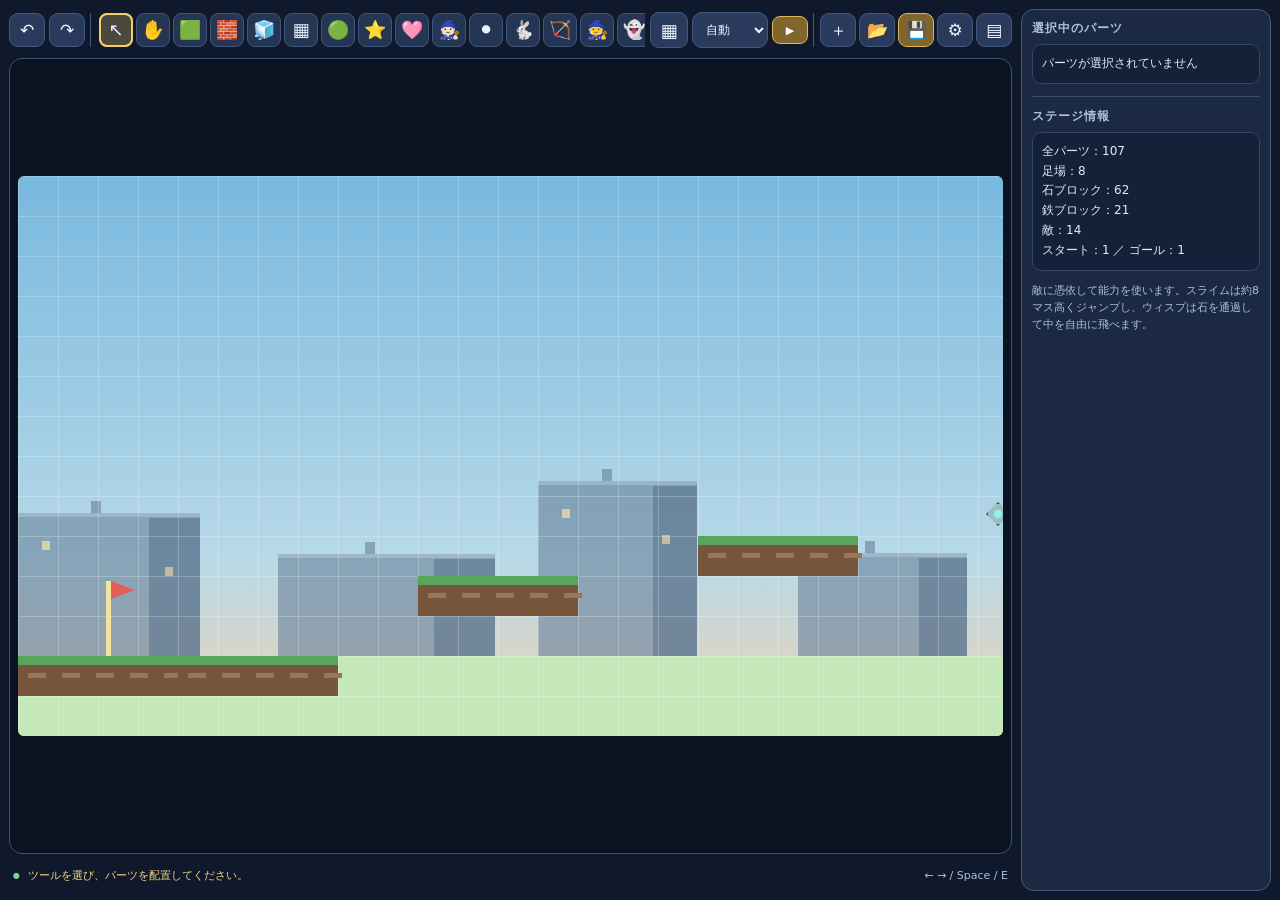
==== commit f8ffab66: "ボス部屋の挙動修正" ====
--- a/stage_editor.html
+++ b/stage_editor.html
@@ -156,7 +156,7 @@
    <button class="tool tool-icon-btn active" data-tool="select" title="選択・移動" aria-label="選択・移動"><span class="tool-icon">↖</span><span class="sr-only">選択</span></button>
    <button class="tool tool-icon-btn" data-tool="hand" title="キャンバス移動" aria-label="キャンバス移動"><span class="tool-icon">✋</span><span class="sr-only">移動</span></button>
    <button class="tool tool-icon-btn" data-tool="platform" title="地面・足場" aria-label="地面・足場"><span class="tool-icon">🟩</span><span class="sr-only">足場</span></button>
-   <button class="tool tool-icon-btn" data-tool="stone" title="石ブロック" aria-label="石ブロック"><span class="tool-icon">🧱</span><span class="sr-only">石</span></button><button class="tool tool-icon-btn" data-tool="bossWall" title="鉄ブロック" aria-label="鉄ブロック"><span class="tool-icon">▦</span><span class="sr-only">鉄ブロック</span></button>
+   <button class="tool tool-icon-btn" data-tool="stone" title="石ブロック" aria-label="石ブロック"><span class="tool-icon">🧱</span><span class="sr-only">石</span></button><button class="tool tool-icon-btn" data-tool="iceBlock" title="氷ブロック" aria-label="氷ブロック"><span class="tool-icon">🧊</span><span class="sr-only">氷</span></button><button class="tool tool-icon-btn" data-tool="bossWall" title="鉄ブロック" aria-label="鉄ブロック"><span class="tool-icon">▦</span><span class="sr-only">鉄ブロック</span></button>
    <button class="tool tool-icon-btn" data-tool="beetle" title="スライム（味方）" aria-label="スライム"><span class="tool-icon">🟢</span><span class="sr-only">スライム</span></button><button class="tool tool-icon-btn" data-tool="star" title="星（HP回復）" aria-label="星"><span class="tool-icon">⭐</span><span class="sr-only">星</span></button><button class="tool tool-icon-btn" data-tool="nurse" title="ナース（HP全回復・憑依不可）" aria-label="ナース"><span class="tool-icon">🩷</span><span class="sr-only">ナース</span></button><button class="tool tool-icon-btn" data-tool="mage" title="魔導士（味方）" aria-label="魔導士"><span class="tool-icon">🧙🏻</span><span class="sr-only">魔導士</span></button><button class="tool tool-icon-btn" data-tool="enemySlime" title="敵スライム" aria-label="敵スライム"><span class="tool-icon">⚫</span><span class="sr-only">敵スライム</span></button><button class="tool tool-icon-btn" data-tool="rabbit" title="ウサギ" aria-label="ウサギ"><span class="tool-icon">🐇</span><span class="sr-only">ウサギ</span></button><button class="tool tool-icon-btn" data-tool="archer" title="アーチャー" aria-label="アーチャー"><span class="tool-icon">🏹</span><span class="sr-only">アーチャー</span></button><button class="tool tool-icon-btn" data-tool="witch" title="ウィッチ" aria-label="ウィッチ"><span class="tool-icon">🧙</span><span class="sr-only">ウィッチ</span></button>
    <button class="tool tool-icon-btn" data-tool="wisp" title="ウィスプ（味方）" aria-label="ウィスプ"><span class="tool-icon">👻</span><span class="sr-only">ウィスプ</span></button><button class="tool tool-icon-btn" data-tool="bat" title="コウモリ" aria-label="コウモリ"><span class="tool-icon">🦇</span><span class="sr-only">コウモリ</span></button><button class="tool tool-icon-btn" data-tool="bird" title="赤い鳥" aria-label="赤い鳥"><span class="tool-icon">🐦</span><span class="sr-only">赤い鳥</span></button><button class="tool tool-icon-btn" data-tool="drone" title="ドローン" aria-label="ドローン"><span class="tool-icon">◇</span><span class="sr-only">ドローン</span></button><button class="tool tool-icon-btn" data-tool="redDrone" title="赤色ドローン" aria-label="赤色ドローン"><span class="tool-icon">🔴</span><span class="sr-only">赤ドローン</span></button><button class="tool tool-icon-btn" data-tool="bigDrone" title="大型ドローン" aria-label="大型ドローン"><span class="tool-icon">💠</span><span class="sr-only">大型ドローン</span></button><button class="tool tool-icon-btn" data-tool="boss" title="ボス：機械要塞" aria-label="ボス：機械要塞"><span class="tool-icon">🏰</span><span class="sr-only">機械要塞ボス</span></button><button class="tool tool-icon-btn" data-tool="armorBoss" title="ボス：アーマー" aria-label="ボス：アーマー"><span class="tool-icon">🦾</span><span class="sr-only">アーマー</span></button><button class="tool tool-icon-btn" data-tool="dragonBoss" title="ボス：ティアマット" aria-label="ボス：ティアマット"><span class="tool-icon">🐉</span><span class="sr-only">ティアマット</span></button><button class="tool tool-icon-btn" data-tool="bossDoor" title="ボス部屋の入口" aria-label="ボス部屋の入口"><span class="tool-icon">🌀</span><span class="sr-only">ボス入口</span></button>
    <button class="tool tool-icon-btn" data-tool="start" title="スタート" aria-label="スタート"><span class="tool-icon">🚩</span><span class="sr-only">開始</span></button>
@@ -233,1320 +233,7 @@
 const dragonBossSprite=new Image();dragonBossSprite.src='[data-uri]';dragonBossSprite.onload=()=>{if(typeof draw==='function')draw();if(test&&typeof drawGame==='function')drawGame();};
 // Test play mirrors the shipped game runtime (960x540 world viewport).
 const GAME_W=960,GAME_H=540,GAME_FALL_ZONE_Y=12*CELL;let gameWorldW=3000,gamePlatforms=[],gameBlocks=[],gameEnemies=[],gamePickups=[],gameNurses=[],gameDecorations=[],gamePlayer=null,gamePossessed=null,gameGoal=null,gameBossDoors=[],gameBossBounds=null,gameInBossRoom=false,gameRoomEntryTimer=0,gameStart={x:70,y:420},gameCamera=0,gameWon=false,gameHintTimer=0,gameShots=[],gameEnemyShots=[],gameBlastEffects=[],gameFireTimer=0,gameAccumulator=0,gamePreviousTimestamp=null,gameMessage='味方の近くで E / 憑依・ナースで回復',gameStageTitle='空中';
-const defaults=()=>[
-  {
-    "id": 14,
-    "type": "drone",
-    "x": 51,
-    "y": 6,
-    "w": 1,
-    "h": 1
-  },
-  {
-    "id": 15,
-    "type": "start",
-    "x": 2,
-    "y": 10,
-    "w": 1,
-    "h": 2
-  },
-  {
-    "id": 17,
-    "type": "platform",
-    "x": 0,
-    "y": 12,
-    "w": 4,
-    "h": 1
-  },
-  {
-    "id": 18,
-    "type": "platform",
-    "x": 4,
-    "y": 12,
-    "w": 4,
-    "h": 1
-  },
-  {
-    "id": 19,
-    "type": "bird",
-    "x": 7,
-    "y": 8,
-    "w": 1,
-    "h": 1
-  },
-  {
-    "id": 21,
-    "type": "drone",
-    "x": 13,
-    "y": 7,
-    "w": 1,
-    "h": 1
-  },
-  {
-    "id": 23,
-    "type": "drone",
-    "x": 13,
-    "y": 9,
-    "w": 1,
-    "h": 1
-  },
-  {
-    "id": 24,
-    "type": "drone",
-    "x": 19,
-    "y": 3,
-    "w": 1,
-    "h": 1
-  },
-  {
-    "id": 25,
-    "type": "drone",
-    "x": 20,
-    "y": 6,
-    "w": 1,
-    "h": 1
-  },
-  {
-    "id": 26,
-    "type": "drone",
-    "x": 17,
-    "y": 6,
-    "w": 1,
-    "h": 1
-  },
-  {
-    "id": 27,
-    "type": "drone",
-    "x": 18,
-    "y": 9,
-    "w": 1,
-    "h": 1
-  },
-  {
-    "id": 28,
-    "type": "drone",
-    "x": 21,
-    "y": 10,
-    "w": 1,
-    "h": 1
-  },
-  {
-    "id": 31,
-    "type": "stone",
-    "x": 25,
-    "y": 11,
-    "w": 1,
-    "h": 1
-  },
-  {
-    "id": 32,
-    "type": "stone",
-    "x": 25,
-    "y": 12,
-    "w": 1,
-    "h": 1
-  },
-  {
-    "id": 33,
-    "type": "stone",
-    "x": 25,
-    "y": 10,
-    "w": 1,
-    "h": 1
-  },
-  {
-    "id": 34,
-    "type": "stone",
-    "x": 25,
-    "y": 9,
-    "w": 1,
-    "h": 1
-  },
-  {
-    "id": 35,
-    "type": "stone",
-    "x": 25,
-    "y": 8,
-    "w": 1,
-    "h": 1
-  },
-  {
-    "id": 36,
-    "type": "stone",
-    "x": 25,
-    "y": 7,
-    "w": 1,
-    "h": 1
-  },
-  {
-    "id": 37,
-    "type": "stone",
-    "x": 25,
-    "y": 6,
-    "w": 1,
-    "h": 1
-  },
-  {
-    "id": 38,
-    "type": "stone",
-    "x": 25,
-    "y": 3,
-    "w": 1,
-    "h": 1
-  },
-  {
-    "id": 39,
-    "type": "stone",
-    "x": 25,
-    "y": 2,
-    "w": 1,
-    "h": 1
-  },
-  {
-    "id": 40,
-    "type": "stone",
-    "x": 25,
-    "y": 0,
-    "w": 1,
-    "h": 1
-  },
-  {
-    "id": 41,
-    "type": "stone",
-    "x": 25,
-    "y": 1,
-    "w": 1,
-    "h": 1
-  },
-  {
-    "id": 42,
-    "type": "stone",
-    "x": 28,
-    "y": 1,
-    "w": 1,
-    "h": 1
-  },
-  {
-    "id": 43,
-    "type": "stone",
-    "x": 29,
-    "y": 1,
-    "w": 1,
-    "h": 1
-  },
-  {
-    "id": 44,
-    "type": "stone",
-    "x": 30,
-    "y": 1,
-    "w": 1,
-    "h": 1
-  },
-  {
-    "id": 45,
-    "type": "stone",
-    "x": 28,
-    "y": 2,
-    "w": 1,
-    "h": 1
-  },
-  {
-    "id": 46,
-    "type": "stone",
-    "x": 28,
-    "y": 4,
-    "w": 1,
-    "h": 1
-  },
-  {
-    "id": 47,
-    "type": "stone",
-    "x": 28,
-    "y": 5,
-    "w": 1,
-    "h": 1
-  },
-  {
-    "id": 48,
-    "type": "stone",
-    "x": 28,
-    "y": 6,
-    "w": 1,
-    "h": 1
-  },
-  {
-    "id": 49,
-    "type": "stone",
-    "x": 28,
-    "y": 7,
-    "w": 1,
-    "h": 1
-  },
-  {
-    "id": 50,
-    "type": "stone",
-    "x": 25,
-    "y": 13,
-    "w": 1,
-    "h": 1
-  },
-  {
-    "id": 51,
-    "type": "stone",
-    "x": 28,
-    "y": 13,
-    "w": 1,
-    "h": 1
-  },
-  {
-    "id": 52,
-    "type": "stone",
-    "x": 28,
-    "y": 12,
-    "w": 1,
-    "h": 1
-  },
-  {
-    "id": 53,
-    "type": "stone",
-    "x": 28,
-    "y": 11,
-    "w": 1,
-    "h": 1
-  },
-  {
-    "id": 54,
-    "type": "stone",
-    "x": 34,
-    "y": 13,
-    "w": 1,
-    "h": 1
-  },
-  {
-    "id": 55,
-    "type": "stone",
-    "x": 34,
-    "y": 12,
-    "w": 1,
-    "h": 1
-  },
-  {
-    "id": 56,
-    "type": "stone",
-    "x": 34,
-    "y": 11,
-    "w": 1,
-    "h": 1
-  },
-  {
-    "id": 57,
-    "type": "stone",
-    "x": 34,
-    "y": 9,
-    "w": 1,
-    "h": 1
-  },
-  {
-    "id": 58,
-    "type": "stone",
-    "x": 34,
-    "y": 10,
-    "w": 1,
-    "h": 1
-  },
-  {
-    "id": 59,
-    "type": "stone",
-    "x": 34,
-    "y": 9,
-    "w": 1,
-    "h": 1
-  },
-  {
-    "id": 60,
-    "type": "stone",
-    "x": 34,
-    "y": 7,
-    "w": 1,
-    "h": 1
-  },
-  {
-    "id": 61,
-    "type": "stone",
-    "x": 34,
-    "y": 8,
-    "w": 1,
-    "h": 1
-  },
-  {
-    "id": 62,
-    "type": "stone",
-    "x": 34,
-    "y": 6,
-    "w": 1,
-    "h": 1
-  },
-  {
-    "id": 63,
-    "type": "stone",
-    "x": 34,
-    "y": 5,
-    "w": 1,
-    "h": 1
-  },
-  {
-    "id": 64,
-    "type": "stone",
-    "x": 31,
-    "y": 1,
-    "w": 1,
-    "h": 1
-  },
-  {
-    "id": 65,
-    "type": "stone",
-    "x": 32,
-    "y": 1,
-    "w": 1,
-    "h": 1
-  },
-  {
-    "id": 66,
-    "type": "stone",
-    "x": 33,
-    "y": 0,
-    "w": 1,
-    "h": 1
-  },
-  {
-    "id": 67,
-    "type": "stone",
-    "x": 33,
-    "y": 1,
-    "w": 1,
-    "h": 1
-  },
-  {
-    "id": 68,
-    "type": "stone",
-    "x": 40,
-    "y": 6,
-    "w": 1,
-    "h": 1
-  },
-  {
-    "id": 69,
-    "type": "stone",
-    "x": 40,
-    "y": 7,
-    "w": 1,
-    "h": 1
-  },
-  {
-    "id": 70,
-    "type": "stone",
-    "x": 40,
-    "y": 8,
-    "w": 1,
-    "h": 1
-  },
-  {
-    "id": 71,
-    "type": "stone",
-    "x": 40,
-    "y": 9,
-    "w": 1,
-    "h": 1
-  },
-  {
-    "id": 72,
-    "type": "stone",
-    "x": 40,
-    "y": 9,
-    "w": 1,
-    "h": 1
-  },
-  {
-    "id": 73,
-    "type": "stone",
-    "x": 40,
-    "y": 10,
-    "w": 1,
-    "h": 1
-  },
-  {
-    "id": 74,
-    "type": "stone",
-    "x": 40,
-    "y": 5,
-    "w": 1,
-    "h": 1
-  },
-  {
-    "id": 75,
-    "type": "stone",
-    "x": 40,
-    "y": 0,
-    "w": 1,
-    "h": 1
-  },
-  {
-    "id": 76,
-    "type": "stone",
-    "x": 40,
-    "y": 1,
-    "w": 1,
-    "h": 1
-  },
-  {
-    "id": 77,
-    "type": "stone",
-    "x": 40,
-    "y": 2,
-    "w": 1,
-    "h": 1
-  },
-  {
-    "id": 78,
-    "type": "stone",
-    "x": 40,
-    "y": 3,
-    "w": 1,
-    "h": 1
-  },
-  {
-    "id": 79,
-    "type": "stone",
-    "x": 40,
-    "y": 4,
-    "w": 1,
-    "h": 1
-  },
-  {
-    "id": 81,
-    "type": "drone",
-    "x": 29,
-    "y": 3,
-    "w": 1,
-    "h": 1
-  },
-  {
-    "id": 82,
-    "type": "drone",
-    "x": 29,
-    "y": 9,
-    "w": 1,
-    "h": 1
-  },
-  {
-    "id": 83,
-    "type": "drone",
-    "x": 31,
-    "y": 8,
-    "w": 1,
-    "h": 1
-  },
-  {
-    "id": 84,
-    "type": "drone",
-    "x": 32,
-    "y": 6,
-    "w": 1,
-    "h": 1
-  },
-  {
-    "id": 86,
-    "type": "drone",
-    "x": 33,
-    "y": 4,
-    "w": 1,
-    "h": 1
-  },
-  {
-    "id": 87,
-    "type": "drone",
-    "x": 39,
-    "y": 4,
-    "w": 1,
-    "h": 1
-  },
-  {
-    "id": 88,
-    "type": "drone",
-    "x": 37,
-    "y": 6,
-    "w": 1,
-    "h": 1
-  },
-  {
-    "id": 89,
-    "type": "drone",
-    "x": 38,
-    "y": 8,
-    "w": 1,
-    "h": 1
-  },
-  {
-    "id": 93,
-    "type": "drone",
-    "x": 47,
-    "y": 4,
-    "w": 1,
-    "h": 1
-  },
-  {
-    "id": 94,
-    "type": "drone",
-    "x": 49,
-    "y": 9,
-    "w": 1,
-    "h": 1
-  },
-  {
-    "id": 95,
-    "type": "drone",
-    "x": 47,
-    "y": 8,
-    "w": 1,
-    "h": 1
-  },
-  {
-    "id": 96,
-    "type": "drone",
-    "x": 50,
-    "y": 4,
-    "w": 1,
-    "h": 1
-  },
-  {
-    "id": 99,
-    "type": "drone",
-    "x": 53,
-    "y": 8,
-    "w": 1,
-    "h": 1
-  },
-  {
-    "id": 103,
-    "type": "drone",
-    "x": 55,
-    "y": 9,
-    "w": 1,
-    "h": 1
-  },
-  {
-    "id": 104,
-    "type": "drone",
-    "x": 52,
-    "y": 10,
-    "w": 1,
-    "h": 1
-  },
-  {
-    "id": 105,
-    "type": "drone",
-    "x": 50,
-    "y": 12,
-    "w": 1,
-    "h": 1
-  },
-  {
-    "id": 107,
-    "type": "stone",
-    "x": 41,
-    "y": 4,
-    "w": 1,
-    "h": 1
-  },
-  {
-    "id": 108,
-    "type": "stone",
-    "x": 42,
-    "y": 4,
-    "w": 1,
-    "h": 1
-  },
-  {
-    "id": 109,
-    "type": "stone",
-    "x": 43,
-    "y": 4,
-    "w": 1,
-    "h": 1
-  },
-  {
-    "id": 110,
-    "type": "stone",
-    "x": 44,
-    "y": 4,
-    "w": 1,
-    "h": 1
-  },
-  {
-    "id": 111,
-    "type": "stone",
-    "x": 58,
-    "y": 1,
-    "w": 1,
-    "h": 1
-  },
-  {
-    "id": 112,
-    "type": "stone",
-    "x": 58,
-    "y": 2,
-    "w": 1,
-    "h": 1
-  },
-  {
-    "id": 113,
-    "type": "stone",
-    "x": 58,
-    "y": 3,
-    "w": 1,
-    "h": 1
-  },
-  {
-    "id": 119,
-    "type": "stone",
-    "x": 58,
-    "y": 8,
-    "w": 1,
-    "h": 1
-  },
-  {
-    "id": 120,
-    "type": "stone",
-    "x": 58,
-    "y": 9,
-    "w": 1,
-    "h": 1
-  },
-  {
-    "id": 121,
-    "type": "stone",
-    "x": 58,
-    "y": 10,
-    "w": 1,
-    "h": 1
-  },
-  {
-    "id": 122,
-    "type": "stone",
-    "x": 58,
-    "y": 12,
-    "w": 1,
-    "h": 1
-  },
-  {
-    "id": 123,
-    "type": "stone",
-    "x": 58,
-    "y": 13,
-    "w": 1,
-    "h": 1
-  },
-  {
-    "id": 124,
-    "type": "stone",
-    "x": 58,
-    "y": 11,
-    "w": 1,
-    "h": 1
-  },
-  {
-    "id": 125,
-    "type": "stone",
-    "x": 58,
-    "y": 0,
-    "w": 1,
-    "h": 1
-  },
-  {
-    "id": 127,
-    "type": "redDrone",
-    "x": 18,
-    "y": 4,
-    "w": 1,
-    "h": 1
-  },
-  {
-    "id": 128,
-    "type": "redDrone",
-    "x": 20,
-    "y": 9,
-    "w": 1,
-    "h": 1
-  },
-  {
-    "id": 129,
-    "type": "bigDrone",
-    "x": 25,
-    "y": 4,
-    "w": 2,
-    "h": 2
-  },
-  {
-    "id": 130,
-    "type": "redDrone",
-    "x": 31,
-    "y": 5,
-    "w": 1,
-    "h": 1
-  },
-  {
-    "id": 131,
-    "type": "redDrone",
-    "x": 37,
-    "y": 3,
-    "w": 1,
-    "h": 1
-  },
-  {
-    "id": 132,
-    "type": "bigDrone",
-    "x": 40,
-    "y": 11,
-    "w": 2,
-    "h": 2
-  },
-  {
-    "id": 133,
-    "type": "stone",
-    "x": 40,
-    "y": 13,
-    "w": 1,
-    "h": 1
-  },
-  {
-    "id": 134,
-    "type": "redDrone",
-    "x": 51,
-    "y": 3,
-    "w": 1,
-    "h": 1
-  },
-  {
-    "id": 135,
-    "type": "redDrone",
-    "x": 51,
-    "y": 7,
-    "w": 1,
-    "h": 1
-  },
-  {
-    "id": 136,
-    "type": "redDrone",
-    "x": 48,
-    "y": 11,
-    "w": 1,
-    "h": 1
-  },
-  {
-    "id": 137,
-    "type": "bigDrone",
-    "x": 53,
-    "y": 5,
-    "w": 2,
-    "h": 2
-  },
-  {
-    "id": 138,
-    "type": "bigDrone",
-    "x": 58,
-    "y": 4,
-    "w": 2,
-    "h": 2
-  },
-  {
-    "id": 139,
-    "type": "bigDrone",
-    "x": 58,
-    "y": 6,
-    "w": 2,
-    "h": 2
-  },
-  {
-    "id": 143,
-    "type": "bossWall",
-    "x": 115,
-    "y": 0,
-    "w": 30,
-    "h": 1
-  },
-  {
-    "id": 144,
-    "type": "bossWall",
-    "x": 115,
-    "y": 0,
-    "w": 1,
-    "h": 6
-  },
-  {
-    "id": 146,
-    "type": "bossWall",
-    "x": 145,
-    "y": 0,
-    "w": 1,
-    "h": 12
-  },
-  {
-    "id": 152,
-    "type": "bossDoor",
-    "x": 68,
-    "y": 9,
-    "w": 2,
-    "h": 3
-  },
-  {
-    "id": 153,
-    "type": "bossWall",
-    "x": 71,
-    "y": 11,
-    "w": 1,
-    "h": 1
-  },
-  {
-    "id": 154,
-    "type": "bossWall",
-    "x": 71,
-    "y": 10,
-    "w": 1,
-    "h": 1
-  },
-  {
-    "id": 155,
-    "type": "bossWall",
-    "x": 71,
-    "y": 9,
-    "w": 1,
-    "h": 1
-  },
-  {
-    "id": 156,
-    "type": "bossWall",
-    "x": 71,
-    "y": 8,
-    "w": 1,
-    "h": 1
-  },
-  {
-    "id": 157,
-    "type": "bossWall",
-    "x": 71,
-    "y": 7,
-    "w": 1,
-    "h": 1
-  },
-  {
-    "id": 158,
-    "type": "bossWall",
-    "x": 71,
-    "y": 6,
-    "w": 1,
-    "h": 1
-  },
-  {
-    "id": 159,
-    "type": "bossWall",
-    "x": 71,
-    "y": 5,
-    "w": 1,
-    "h": 1
-  },
-  {
-    "id": 160,
-    "type": "bossWall",
-    "x": 71,
-    "y": 0,
-    "w": 1,
-    "h": 1
-  },
-  {
-    "id": 161,
-    "type": "bossWall",
-    "x": 71,
-    "y": 1,
-    "w": 1,
-    "h": 1
-  },
-  {
-    "id": 162,
-    "type": "bossWall",
-    "x": 71,
-    "y": 2,
-    "w": 1,
-    "h": 1
-  },
-  {
-    "id": 163,
-    "type": "bossWall",
-    "x": 71,
-    "y": 3,
-    "w": 1,
-    "h": 1
-  },
-  {
-    "id": 164,
-    "type": "bossWall",
-    "x": 71,
-    "y": 4,
-    "w": 1,
-    "h": 1
-  },
-  {
-    "id": 165,
-    "type": "bossWall",
-    "x": 115,
-    "y": 6,
-    "w": 1,
-    "h": 1
-  },
-  {
-    "id": 166,
-    "type": "bossWall",
-    "x": 115,
-    "y": 8,
-    "w": 1,
-    "h": 1
-  },
-  {
-    "id": 167,
-    "type": "bossWall",
-    "x": 115,
-    "y": 9,
-    "w": 1,
-    "h": 1
-  },
-  {
-    "id": 168,
-    "type": "bossWall",
-    "x": 115,
-    "y": 7,
-    "w": 1,
-    "h": 1
-  },
-  {
-    "id": 169,
-    "type": "bossWall",
-    "x": 115,
-    "y": 10,
-    "w": 1,
-    "h": 1
-  },
-  {
-    "id": 170,
-    "type": "bossWall",
-    "x": 115,
-    "y": 11,
-    "w": 1,
-    "h": 1
-  },
-  {
-    "id": 173,
-    "type": "boss",
-    "x": 129,
-    "y": 5,
-    "w": 4,
-    "h": 4
-  },
-  {
-    "id": 174,
-    "type": "bossWall",
-    "x": 115,
-    "y": 12,
-    "w": 1,
-    "h": 1
-  },
-  {
-    "id": 175,
-    "type": "bossWall",
-    "x": 115,
-    "y": 13,
-    "w": 1,
-    "h": 1
-  },
-  {
-    "id": 176,
-    "type": "bossWall",
-    "x": 145,
-    "y": 12,
-    "w": 1,
-    "h": 1
-  },
-  {
-    "id": 177,
-    "type": "bossWall",
-    "x": 145,
-    "y": 13,
-    "w": 1,
-    "h": 1
-  },
-  {
-    "id": 178,
-    "type": "bossDoor",
-    "x": 119,
-    "y": 5,
-    "w": 2,
-    "h": 3
-  },
-  {
-    "id": 179,
-    "type": "goal",
-    "x": 148,
-    "y": 5,
-    "w": 2,
-    "h": 3
-  },
-  {
-    "id": 186,
-    "type": "bossWall",
-    "x": 71,
-    "y": 12,
-    "w": 1,
-    "h": 1
-  },
-  {
-    "id": 187,
-    "type": "bossWall",
-    "x": 71,
-    "y": 13,
-    "w": 1,
-    "h": 1
-  },
-  {
-    "id": 189,
-    "type": "bossWall",
-    "x": 68,
-    "y": 12,
-    "w": 1,
-    "h": 1
-  },
-  {
-    "id": 190,
-    "type": "bossWall",
-    "x": 69,
-    "y": 12,
-    "w": 1,
-    "h": 1
-  },
-  {
-    "id": 191,
-    "type": "bossWall",
-    "x": 1,
-    "y": 11,
-    "w": 1,
-    "h": 1
-  },
-  {
-    "id": 192,
-    "type": "bossWall",
-    "x": 1,
-    "y": 10,
-    "w": 1,
-    "h": 1
-  },
-  {
-    "id": 193,
-    "type": "bossWall",
-    "x": 1,
-    "y": 9,
-    "w": 1,
-    "h": 1
-  },
-  {
-    "id": 194,
-    "type": "bossWall",
-    "x": 1,
-    "y": 8,
-    "w": 1,
-    "h": 1
-  },
-  {
-    "id": 195,
-    "type": "bossWall",
-    "x": 1,
-    "y": 7,
-    "w": 1,
-    "h": 1
-  },
-  {
-    "id": 196,
-    "type": "bossWall",
-    "x": 1,
-    "y": 6,
-    "w": 1,
-    "h": 1
-  },
-  {
-    "id": 197,
-    "type": "bossWall",
-    "x": 1,
-    "y": 5,
-    "w": 1,
-    "h": 1
-  },
-  {
-    "id": 198,
-    "type": "bossWall",
-    "x": 1,
-    "y": 4,
-    "w": 1,
-    "h": 1
-  },
-  {
-    "id": 199,
-    "type": "bossWall",
-    "x": 1,
-    "y": 3,
-    "w": 1,
-    "h": 1
-  },
-  {
-    "id": 200,
-    "type": "stone",
-    "x": 4,
-    "y": 10,
-    "w": 1,
-    "h": 1
-  },
-  {
-    "id": 202,
-    "type": "bossWall",
-    "x": 7,
-    "y": 10,
-    "w": 1,
-    "h": 1
-  },
-  {
-    "id": 203,
-    "type": "stone",
-    "x": 8,
-    "y": 12,
-    "w": 1,
-    "h": 1
-  },
-  {
-    "id": 204,
-    "type": "stone",
-    "x": 9,
-    "y": 12,
-    "w": 1,
-    "h": 1
-  },
-  {
-    "id": 205,
-    "type": "stone",
-    "x": 9,
-    "y": 12,
-    "w": 1,
-    "h": 1
-  },
-  {
-    "id": 206,
-    "type": "stone",
-    "x": 10,
-    "y": 12,
-    "w": 1,
-    "h": 1
-  },
-  {
-    "id": 207,
-    "type": "stone",
-    "x": 12,
-    "y": 12,
-    "w": 1,
-    "h": 1
-  },
-  {
-    "id": 208,
-    "type": "bossWall",
-    "x": 11,
-    "y": 12,
-    "w": 1,
-    "h": 1
-  },
-  {
-    "id": 209,
-    "type": "bossWall",
-    "x": 12,
-    "y": 11,
-    "w": 1,
-    "h": 1
-  },
-  {
-    "id": 210,
-    "type": "bossWall",
-    "x": 12,
-    "y": 10,
-    "w": 1,
-    "h": 1
-  },
-  {
-    "id": 211,
-    "type": "bossWall",
-    "x": 12,
-    "y": 9,
-    "w": 1,
-    "h": 1
-  },
-  {
-    "id": 212,
-    "type": "bossWall",
-    "x": 12,
-    "y": 8,
-    "w": 1,
-    "h": 1
-  },
-  {
-    "id": 213,
-    "type": "bossWall",
-    "x": 12,
-    "y": 7,
-    "w": 1,
-    "h": 1
-  },
-  {
-    "id": 214,
-    "type": "bossWall",
-    "x": 12,
-    "y": 7,
-    "w": 1,
-    "h": 1
-  },
-  {
-    "id": 215,
-    "type": "bossWall",
-    "x": 12,
-    "y": 6,
-    "w": 1,
-    "h": 1
-  },
-  {
-    "id": 216,
-    "type": "bossWall",
-    "x": 12,
-    "y": 5,
-    "w": 1,
-    "h": 1
-  },
-  {
-    "id": 217,
-    "type": "bossWall",
-    "x": 12,
-    "y": 4,
-    "w": 1,
-    "h": 1
-  },
-  {
-    "id": 218,
-    "type": "bossWall",
-    "x": 12,
-    "y": 3,
-    "w": 1,
-    "h": 1
-  }
-];
+const defaults=()=>[{"id":15,"type":"start","x":2,"y":10,"w":1,"h":2},{"id":17,"type":"platform","x":0,"y":12,"w":4,"h":1},{"id":18,"type":"platform","x":4,"y":12,"w":4,"h":1},{"id":179,"type":"goal","x":133,"y":3,"w":2,"h":3},{"id":191,"type":"stone","x":133,"y":6,"w":1,"h":1},{"id":192,"type":"stone","x":134,"y":6,"w":1,"h":1},{"id":196,"type":"platform","x":10,"y":10,"w":4,"h":1},{"id":197,"type":"platform","x":17,"y":9,"w":4,"h":1},{"id":198,"type":"drone","x":24,"y":8,"w":1,"h":1},{"id":199,"type":"stone","x":27,"y":7,"w":1,"h":1},{"id":200,"type":"stone","x":28,"y":7,"w":1,"h":1},{"id":205,"type":"platform","x":38,"y":9,"w":4,"h":1},{"id":206,"type":"stone","x":38,"y":8,"w":1,"h":1},{"id":207,"type":"stone","x":41,"y":8,"w":1,"h":1},{"id":208,"type":"beetle","x":40,"y":8,"w":1,"h":1},{"id":209,"type":"bigDrone","x":46,"y":8,"w":2,"h":2},{"id":210,"type":"bigDrone","x":50,"y":7,"w":2,"h":2},{"id":211,"type":"redDrone","x":55,"y":6,"w":1,"h":1},{"id":212,"type":"platform","x":57,"y":11,"w":4,"h":1},{"id":221,"type":"stone","x":64,"y":6,"w":1,"h":1},{"id":225,"type":"stone","x":65,"y":6,"w":1,"h":1},{"id":226,"type":"stone","x":64,"y":7,"w":1,"h":1},{"id":227,"type":"stone","x":65,"y":7,"w":1,"h":1},{"id":228,"type":"stone","x":64,"y":8,"w":1,"h":1},{"id":229,"type":"stone","x":65,"y":8,"w":1,"h":1},{"id":230,"type":"stone","x":64,"y":9,"w":1,"h":1},{"id":231,"type":"stone","x":65,"y":9,"w":1,"h":1},{"id":232,"type":"stone","x":64,"y":10,"w":1,"h":1},{"id":233,"type":"stone","x":65,"y":10,"w":1,"h":1},{"id":234,"type":"stone","x":64,"y":11,"w":1,"h":1},{"id":235,"type":"stone","x":65,"y":11,"w":1,"h":1},{"id":236,"type":"stone","x":64,"y":12,"w":1,"h":1},{"id":237,"type":"stone","x":65,"y":12,"w":1,"h":1},{"id":238,"type":"stone","x":64,"y":13,"w":1,"h":1},{"id":239,"type":"stone","x":65,"y":13,"w":1,"h":1},{"id":248,"type":"stone","x":68,"y":11,"w":1,"h":1},{"id":249,"type":"stone","x":69,"y":11,"w":1,"h":1},{"id":253,"type":"drone","x":73,"y":8,"w":1,"h":1},{"id":254,"type":"drone","x":76,"y":7,"w":1,"h":1},{"id":255,"type":"platform","x":79,"y":12,"w":4,"h":1},{"id":261,"type":"stone","x":81,"y":2,"w":1,"h":1},{"id":262,"type":"stone","x":82,"y":2,"w":1,"h":1},{"id":263,"type":"stone","x":81,"y":3,"w":1,"h":1},{"id":264,"type":"stone","x":82,"y":3,"w":1,"h":1},{"id":265,"type":"stone","x":81,"y":4,"w":1,"h":1},{"id":266,"type":"stone","x":82,"y":4,"w":1,"h":1},{"id":267,"type":"stone","x":81,"y":5,"w":1,"h":1},{"id":268,"type":"stone","x":82,"y":5,"w":1,"h":1},{"id":269,"type":"stone","x":81,"y":6,"w":1,"h":1},{"id":270,"type":"stone","x":82,"y":6,"w":1,"h":1},{"id":271,"type":"stone","x":81,"y":7,"w":1,"h":1},{"id":272,"type":"stone","x":82,"y":7,"w":1,"h":1},{"id":273,"type":"stone","x":81,"y":8,"w":1,"h":1},{"id":274,"type":"stone","x":82,"y":8,"w":1,"h":1},{"id":275,"type":"stone","x":81,"y":9,"w":1,"h":1},{"id":276,"type":"stone","x":82,"y":9,"w":1,"h":1},{"id":277,"type":"stone","x":81,"y":10,"w":1,"h":1},{"id":278,"type":"stone","x":82,"y":10,"w":1,"h":1},{"id":279,"type":"stone","x":81,"y":11,"w":1,"h":1},{"id":280,"type":"stone","x":82,"y":11,"w":1,"h":1},{"id":281,"type":"stone","x":86,"y":9,"w":1,"h":1},{"id":282,"type":"stone","x":87,"y":9,"w":1,"h":1},{"id":283,"type":"stone","x":86,"y":10,"w":1,"h":1},{"id":284,"type":"stone","x":87,"y":10,"w":1,"h":1},{"id":285,"type":"stone","x":86,"y":11,"w":1,"h":1},{"id":286,"type":"stone","x":87,"y":11,"w":1,"h":1},{"id":287,"type":"wisp","x":80,"y":11,"w":1,"h":1},{"id":288,"type":"archer","x":58,"y":10,"w":1,"h":1},{"id":289,"type":"stone","x":90,"y":9,"w":1,"h":1},{"id":290,"type":"stone","x":91,"y":9,"w":1,"h":1},{"id":291,"type":"stone","x":90,"y":10,"w":1,"h":1},{"id":292,"type":"stone","x":91,"y":10,"w":1,"h":1},{"id":293,"type":"stone","x":90,"y":11,"w":1,"h":1},{"id":294,"type":"stone","x":91,"y":11,"w":1,"h":1},{"id":299,"type":"beetle","x":96,"y":9,"w":1,"h":1},{"id":361,"type":"bigDrone","x":112,"y":9,"w":2,"h":2},{"id":366,"type":"bigDrone","x":119,"y":9,"w":2,"h":2},{"id":367,"type":"stone","x":124,"y":10,"w":1,"h":1},{"id":368,"type":"stone","x":125,"y":10,"w":1,"h":1},{"id":371,"type":"bossWall","x":136,"y":0,"w":1,"h":1},{"id":372,"type":"bossWall","x":136,"y":1,"w":1,"h":1},{"id":373,"type":"bossWall","x":136,"y":2,"w":1,"h":1},{"id":374,"type":"bossWall","x":136,"y":3,"w":1,"h":1},{"id":375,"type":"bossWall","x":136,"y":4,"w":1,"h":1},{"id":376,"type":"bossWall","x":136,"y":5,"w":1,"h":1},{"id":377,"type":"bossWall","x":136,"y":6,"w":1,"h":1},{"id":378,"type":"bossWall","x":136,"y":7,"w":1,"h":1},{"id":379,"type":"bossWall","x":136,"y":8,"w":1,"h":1},{"id":380,"type":"bossWall","x":136,"y":8,"w":1,"h":1},{"id":381,"type":"bossWall","x":136,"y":9,"w":1,"h":1},{"id":382,"type":"bossWall","x":136,"y":10,"w":1,"h":1},{"id":383,"type":"bossWall","x":136,"y":11,"w":1,"h":1},{"id":384,"type":"bossWall","x":136,"y":12,"w":1,"h":1},{"id":385,"type":"bossWall","x":136,"y":12,"w":1,"h":1},{"id":386,"type":"bossWall","x":136,"y":13,"w":1,"h":1},{"id":387,"type":"stone","x":95,"y":10,"w":1,"h":1},{"id":388,"type":"stone","x":96,"y":10,"w":1,"h":1},{"id":395,"type":"drone","x":31,"y":8,"w":1,"h":1},{"id":396,"type":"drone","x":35,"y":7,"w":1,"h":1},{"id":397,"type":"bossWall","x":112,"y":11,"w":1,"h":1},{"id":398,"type":"bossWall","x":113,"y":11,"w":1,"h":1},{"id":399,"type":"bossWall","x":102,"y":10,"w":1,"h":1},{"id":400,"type":"bossWall","x":103,"y":10,"w":1,"h":1},{"id":401,"type":"bossWall","x":104,"y":10,"w":1,"h":1},{"id":404,"type":"platform","x":85,"y":12,"w":4,"h":1},{"id":405,"type":"stone","x":46,"y":10,"w":1,"h":1},{"id":406,"type":"stone","x":47,"y":10,"w":1,"h":1}];
 cols=150;items=[{"id":14,"type":"drone","x":51,"y":6,"w":1,"h":1},{"id":15,"type":"start","x":2,"y":10,"w":1,"h":2},{"id":17,"type":"platform","x":0,"y":12,"w":4,"h":1},{"id":18,"type":"platform","x":4,"y":12,"w":4,"h":1},{"id":19,"type":"bird","x":7,"y":8,"w":1,"h":1},{"id":21,"type":"drone","x":13,"y":7,"w":1,"h":1},{"id":23,"type":"drone","x":13,"y":9,"w":1,"h":1},{"id":24,"type":"drone","x":19,"y":3,"w":1,"h":1},{"id":25,"type":"drone","x":20,"y":6,"w":1,"h":1},{"id":26,"type":"drone","x":17,"y":6,"w":1,"h":1},{"id":27,"type":"drone","x":18,"y":9,"w":1,"h":1},{"id":28,"type":"drone","x":21,"y":10,"w":1,"h":1},{"id":31,"type":"stone","x":25,"y":11,"w":1,"h":1},{"id":32,"type":"stone","x":25,"y":12,"w":1,"h":1},{"id":33,"type":"stone","x":25,"y":10,"w":1,"h":1},{"id":34,"type":"stone","x":25,"y":9,"w":1,"h":1},{"id":35,"type":"stone","x":25,"y":8,"w":1,"h":1},{"id":36,"type":"stone","x":25,"y":7,"w":1,"h":1},{"id":37,"type":"stone","x":25,"y":6,"w":1,"h":1},{"id":38,"type":"stone","x":25,"y":3,"w":1,"h":1},{"id":39,"type":"stone","x":25,"y":2,"w":1,"h":1},{"id":40,"type":"stone","x":25,"y":0,"w":1,"h":1},{"id":41,"type":"stone","x":25,"y":1,"w":1,"h":1},{"id":42,"type":"stone","x":28,"y":1,"w":1,"h":1},{"id":43,"type":"stone","x":29,"y":1,"w":1,"h":1},{"id":44,"type":"stone","x":30,"y":1,"w":1,"h":1},{"id":45,"type":"stone","x":28,"y":2,"w":1,"h":1},{"id":46,"type":"stone","x":28,"y":4,"w":1,"h":1},{"id":47,"type":"stone","x":28,"y":5,"w":1,"h":1},{"id":48,"type":"stone","x":28,"y":6,"w":1,"h":1},{"id":49,"type":"stone","x":28,"y":7,"w":1,"h":1},{"id":50,"type":"stone","x":25,"y":13,"w":1,"h":1},{"id":51,"type":"stone","x":28,"y":13,"w":1,"h":1},{"id":52,"type":"stone","x":28,"y":12,"w":1,"h":1},{"id":53,"type":"stone","x":28,"y":11,"w":1,"h":1},{"id":54,"type":"stone","x":34,"y":13,"w":1,"h":1},{"id":55,"type":"stone","x":34,"y":12,"w":1,"h":1},{"id":56,"type":"stone","x":34,"y":11,"w":1,"h":1},{"id":57,"type":"stone","x":34,"y":9,"w":1,"h":1},{"id":58,"type":"stone","x":34,"y":10,"w":1,"h":1},{"id":59,"type":"stone","x":34,"y":9,"w":1,"h":1},{"id":60,"type":"stone","x":34,"y":7,"w":1,"h":1},{"id":61,"type":"stone","x":34,"y":8,"w":1,"h":1},{"id":62,"type":"stone","x":34,"y":6,"w":1,"h":1},{"id":63,"type":"stone","x":34,"y":5,"w":1,"h":1},{"id":64,"type":"stone","x":31,"y":1,"w":1,"h":1},{"id":65,"type":"stone","x":32,"y":1,"w":1,"h":1},{"id":66,"type":"stone","x":33,"y":0,"w":1,"h":1},{"id":67,"type":"stone","x":33,"y":1,"w":1,"h":1},{"id":68,"type":"stone","x":40,"y":6,"w":1,"h":1},{"id":69,"type":"stone","x":40,"y":7,"w":1,"h":1},{"id":70,"type":"stone","x":40,"y":8,"w":1,"h":1},{"id":71,"type":"stone","x":40,"y":9,"w":1,"h":1},{"id":72,"type":"stone","x":40,"y":9,"w":1,"h":1},{"id":73,"type":"stone","x":40,"y":10,"w":1,"h":1},{"id":74,"type":"stone","x":40,"y":5,"w":1,"h":1},{"id":75,"type":"stone","x":40,"y":0,"w":1,"h":1},{"id":76,"type":"stone","x":40,"y":1,"w":1,"h":1},{"id":77,"type":"stone","x":40,"y":2,"w":1,"h":1},{"id":78,"type":"stone","x":40,"y":3,"w":1,"h":1},{"id":79,"type":"stone","x":40,"y":4,"w":1,"h":1},{"id":81,"type":"drone","x":29,"y":3,"w":1,"h":1},{"id":82,"type":"drone","x":29,"y":9,"w":1,"h":1},{"id":83,"type":"drone","x":31,"y":8,"w":1,"h":1},{"id":84,"type":"drone","x":32,"y":6,"w":1,"h":1},{"id":86,"type":"drone","x":33,"y":4,"w":1,"h":1},{"id":87,"type":"drone","x":39,"y":4,"w":1,"h":1},{"id":88,"type":"drone","x":37,"y":6,"w":1,"h":1},{"id":89,"type":"drone","x":38,"y":8,"w":1,"h":1},{"id":93,"type":"drone","x":47,"y":4,"w":1,"h":1},{"id":94,"type":"drone","x":49,"y":9,"w":1,"h":1},{"id":95,"type":"drone","x":47,"y":8,"w":1,"h":1},{"id":96,"type":"drone","x":50,"y":4,"w":1,"h":1},{"id":99,"type":"drone","x":53,"y":8,"w":1,"h":1},{"id":103,"type":"drone","x":55,"y":9,"w":1,"h":1},{"id":104,"type":"drone","x":52,"y":10,"w":1,"h":1},{"id":105,"type":"drone","x":50,"y":12,"w":1,"h":1},{"id":107,"type":"stone","x":41,"y":4,"w":1,"h":1},{"id":108,"type":"stone","x":42,"y":4,"w":1,"h":1},{"id":109,"type":"stone","x":43,"y":4,"w":1,"h":1},{"id":110,"type":"stone","x":44,"y":4,"w":1,"h":1},{"id":111,"type":"stone","x":58,"y":1,"w":1,"h":1},{"id":112,"type":"stone","x":58,"y":2,"w":1,"h":1},{"id":113,"type":"stone","x":58,"y":3,"w":1,"h":1},{"id":119,"type":"stone","x":58,"y":8,"w":1,"h":1},{"id":120,"type":"stone","x":58,"y":9,"w":1,"h":1},{"id":121,"type":"stone","x":58,"y":10,"w":1,"h":1},{"id":122,"type":"stone","x":58,"y":12,"w":1,"h":1},{"id":123,"type":"stone","x":58,"y":13,"w":1,"h":1},{"id":124,"type":"stone","x":58,"y":11,"w":1,"h":1},{"id":125,"type":"stone","x":58,"y":0,"w":1,"h":1},{"id":127,"type":"redDrone","x":18,"y":4,"w":1,"h":1},{"id":128,"type":"redDrone","x":20,"y":9,"w":1,"h":1},{"id":129,"type":"bigDrone","x":25,"y":4,"w":2,"h":2},{"id":130,"type":"redDrone","x":31,"y":5,"w":1,"h":1},{"id":131,"type":"redDrone","x":37,"y":3,"w":1,"h":1},{"id":132,"type":"bigDrone","x":40,"y":11,"w":2,"h":2},{"id":133,"type":"stone","x":40,"y":13,"w":1,"h":1},{"id":134,"type":"redDrone","x":51,"y":3,"w":1,"h":1},{"id":135,"type":"redDrone","x":51,"y":7,"w":1,"h":1},{"id":136,"type":"redDrone","x":48,"y":11,"w":1,"h":1},{"id":137,"type":"bigDrone","x":53,"y":5,"w":2,"h":2},{"id":138,"type":"bigDrone","x":58,"y":4,"w":2,"h":2},{"id":139,"type":"bigDrone","x":58,"y":6,"w":2,"h":2},{"id":143,"type":"bossWall","x":115,"y":0,"w":30,"h":1},{"id":144,"type":"bossWall","x":115,"y":0,"w":1,"h":6},{"id":146,"type":"bossWall","x":145,"y":0,"w":1,"h":12},{"id":152,"type":"bossDoor","x":68,"y":9,"w":2,"h":3},{"id":153,"type":"bossWall","x":71,"y":11,"w":1,"h":1},{"id":154,"type":"bossWall","x":71,"y":10,"w":1,"h":1},{"id":155,"type":"bossWall","x":71,"y":9,"w":1,"h":1},{"id":156,"type":"bossWall","x":71,"y":8,"w":1,"h":1},{"id":157,"type":"bossWall","x":71,"y":7,"w":1,"h":1},{"id":158,"type":"bossWall","x":71,"y":6,"w":1,"h":1},{"id":159,"type":"bossWall","x":71,"y":5,"w":1,"h":1},{"id":160,"type":"bossWall","x":71,"y":0,"w":1,"h":1},{"id":161,"type":"bossWall","x":71,"y":1,"w":1,"h":1},{"id":162,"type":"bossWall","x":71,"y":2,"w":1,"h":1},{"id":163,"type":"bossWall","x":71,"y":3,"w":1,"h":1},{"id":164,"type":"bossWall","x":71,"y":4,"w":1,"h":1},{"id":165,"type":"bossWall","x":115,"y":6,"w":1,"h":1},{"id":166,"type":"bossWall","x":115,"y":8,"w":1,"h":1},{"id":167,"type":"bossWall","x":115,"y":9,"w":1,"h":1},{"id":168,"type":"bossWall","x":115,"y":7,"w":1,"h":1},{"id":169,"type":"bossWall","x":115,"y":10,"w":1,"h":1},{"id":170,"type":"bossWall","x":115,"y":11,"w":1,"h":1},{"id":173,"type":"boss","x":129,"y":5,"w":4,"h":4},{"id":174,"type":"bossWall","x":115,"y":12,"w":1,"h":1},{"id":175,"type":"bossWall","x":115,"y":13,"w":1,"h":1},{"id":176,"type":"bossWall","x":145,"y":12,"w":1,"h":1},{"id":177,"type":"bossWall","x":145,"y":13,"w":1,"h":1},{"id":178,"type":"bossDoor","x":119,"y":5,"w":2,"h":3},{"id":179,"type":"goal","x":148,"y":5,"w":2,"h":3},{"id":186,"type":"bossWall","x":71,"y":12,"w":1,"h":1},{"id":187,"type":"bossWall","x":71,"y":13,"w":1,"h":1},{"id":189,"type":"bossWall","x":68,"y":12,"w":1,"h":1},{"id":190,"type":"bossWall","x":69,"y":12,"w":1,"h":1}].map((o,i)=>({id:+o.id||i+1,type:o.type,x:+o.x||0,y:+o.y||0,w:+o.w||1,h:+o.h||1}));items.forEach(clampItem);let nextId=Math.max(0,...items.map(o=>o.id))+1;$('stageName').value="空中";$('worldWidth').value=cols;
 function snapshot(){history.push(JSON.stringify(items));if(history.length>60)history.shift();future=[];}
 function msg(t){$('noticeText').textContent=t;}
@@ -1582,7 +269,7 @@
   if(suppressPaletteClick){event.preventDefault();event.stopImmediatePropagation();suppressPaletteClick=false;}
  },true);
 }
-function typeName(t){return ({platform:'足場',stone:'石ブロック',bossWall:'鉄ブロック',boss:'機械要塞',armorBoss:'アーマー',dragonBoss:'ティアマット',beetle:'スライム',enemySlime:'敵スライム',rabbit:'ウサギ',archer:'アーチャー',witch:'ウィッチ',mage:'魔導士',wisp:'ウィスプ',bat:'コウモリ',bird:'赤い鳥',drone:'ドローン',redDrone:'赤色ドローン',bigDrone:'大型ドローン',bossDoor:'ボス入口',start:'スタート',goal:'ゴール',star:'星',nurse:'ナース'})[t]||t;}
+function typeName(t){return ({platform:'足場',stone:'石ブロック',iceBlock:'氷ブロック',bossWall:'鉄ブロック',boss:'機械要塞',armorBoss:'アーマー',dragonBoss:'ティアマット',beetle:'スライム',enemySlime:'敵スライム',rabbit:'ウサギ',archer:'アーチャー',witch:'ウィッチ',mage:'魔導士',wisp:'ウィスプ',bat:'コウモリ',bird:'赤い鳥',drone:'ドローン',redDrone:'赤色ドローン',bigDrone:'大型ドローン',bossDoor:'ボス入口',start:'スタート',goal:'ゴール',star:'星',nurse:'ナース'})[t]||t;}
 function dimensions(it){return ['boss','dragonBoss'].includes(it.type)?{w:4,h:4}:it.type==='armorBoss'?{w:3,h:4}:it.type==='bigDrone'?{w:2,h:2}:it.type==='bossDoor'?{w:2,h:3}:['beetle','enemySlime','rabbit','archer','witch','mage','wisp','bird','bat','drone','redDrone','star','nurse'].includes(it.type)?{w:1,h:1}:it.type==='start'?{w:1,h:2}:it.type==='goal'?{w:2,h:3}:{w:it.w,h:it.h};}
 function maxCam(){return Math.max(0,cols*CELL-editorViewportWidth);}
 function visibleWorldHeight(){const style=getComputedStyle(wrap),py=parseFloat(style.paddingTop)||0;return Math.max(1,(wrap.clientHeight-py*2)/effectiveZoom);}
@@ -1627,7 +314,7 @@
  let obj={id:nextId++,type:tool,x:p.x,y:p.y,w:tool==='platform'?4:['boss','dragonBoss'].includes(tool)?4:tool==='armorBoss'?3:tool==='bigDrone'?2:tool==='bossDoor'?2:1,h:tool==='platform'?1:['boss','dragonBoss'].includes(tool)?4:tool==='armorBoss'?4:tool==='bigDrone'?2:tool==='bossDoor'?3:1};
  if(tool==='start')obj={...obj,w:1,h:2};
  if(tool==='goal')obj={...obj,w:2,h:3};
- if(tool==='platform'||tool==='stone'){obj.w=tool==='platform'?4:1;obj.h=1;}
+ if(tool==='platform'||tool==='stone'||tool==='iceBlock'){obj.w=tool==='platform'?4:1;obj.h=1;}
  clampItem(obj);items.push(obj);choose(obj);msg(typeName(tool)+'を配置しました');
 }
 function handlePointerMove(e){
@@ -1724,6 +411,7 @@
     addEditorShape(world,x,y,w,h,'#858e9e',{border:'4px solid #d0d6df'});
     addEditorShape(world,x+10,y+17,Math.min(8,Math.max(0,w-10)),5,'#747d8b');
    }
+   if(a.type==='iceBlock'){addEditorShape(world,x,y,w,h,'#8fe7f4',{border:'3px solid #d9fbff',boxShadow:'inset 0 0 0 3px #58bfd7'});addEditorShape(world,x+7,y+7,Math.max(4,w-14),4,'#efffff');addEditorShape(world,x+Math.max(5,w*.58),y+15,4,Math.max(4,h-22),'#b9f5ff');}
    if(a.type==='bossWall'){addEditorShape(world,x,y,w,h,'#34495b',{border:'3px solid #1e2d3a',backgroundImage:'repeating-linear-gradient(90deg,transparent 0 35px,rgba(15,29,42,.9) 35px 40px),repeating-linear-gradient(0deg,transparent 0 35px,rgba(15,29,42,.9) 35px 40px)'});addEditorShape(world,x+3,y+4,w-6,3,'#829aa9');for(let yy=y+10;yy<y+h;yy+=40)for(let xx=x+8;xx<x+w;xx+=40)addEditorShape(world,xx,yy,5,5,'#b2c3cb',{borderRadius:'50%',boxShadow:'0 0 3px #b2c3cb'});}
 
    if(a.type==='beetle'){
@@ -1774,20 +462,20 @@
 function exportData(){return {format:'possession-runner-level',version:1,name:$('stageName').value||'無題のステージ',width:cols,height:ROWS,objects:items.map(({id,type,x,y,w,h})=>({id,type,x,y,w,h}))};}
 $('saveBtn').onclick=()=>{const data=JSON.stringify(exportData(),null,2),blob=new Blob([data],{type:'application/json'}),url=URL.createObjectURL(blob),a=document.createElement('a');a.href=url;a.download='possession-stage.json';a.click();URL.revokeObjectURL(url);msg('ステージをJSONで書き出しました');};
 $('loadTrigger').onclick=()=>$('loadFile').click();
-$('loadFile').onchange=async e=>{const f=e.target.files[0];if(!f)return;try{const d=JSON.parse(await f.text());if(d.format!=='possession-runner-level'||!Array.isArray(d.objects))throw Error('形式が違います');snapshot();cols=Math.max(30,Math.min(150,+d.width||75));items=d.objects.filter(o=>['platform','stone','beetle','enemySlime','rabbit','archer','witch','mage','wisp','bird','bat','drone','redDrone','bigDrone','bossDoor','bossWall','boss','armorBoss','dragonBoss','star','nurse','start','goal'].includes(o.type)).map((o,i)=>({id:+o.id||i+1,type:o.type,x:+o.x||0,y:+o.y||0,w:+o.w||1,h:+o.h||1}));items.forEach(clampItem);nextId=Math.max(0,...items.map(o=>o.id))+1;$('worldWidth').value=cols;$('stageName').value=d.name||'読み込んだステージ';cam=0;camY=0;cameraTouched=false;choose(null);draw();focusStart();draw();msg('JSONを読み込みました');}catch(err){alert('読み込みに失敗しました：'+err.message);}e.target.value='';};
+$('loadFile').onchange=async e=>{const f=e.target.files[0];if(!f)return;try{const d=JSON.parse(await f.text());if(d.format!=='possession-runner-level'||!Array.isArray(d.objects))throw Error('形式が違います');snapshot();cols=Math.max(30,Math.min(150,+d.width||75));items=d.objects.filter(o=>['platform','stone','iceBlock','beetle','enemySlime','rabbit','archer','witch','mage','wisp','bird','bat','drone','redDrone','bigDrone','bossDoor','bossWall','boss','armorBoss','dragonBoss','star','nurse','start','goal'].includes(o.type)).map((o,i)=>({id:+o.id||i+1,type:o.type,x:+o.x||0,y:+o.y||0,w:+o.w||1,h:+o.h||1}));items.forEach(clampItem);nextId=Math.max(0,...items.map(o=>o.id))+1;$('worldWidth').value=cols;$('stageName').value=d.name||'読み込んだステージ';cam=0;camY=0;cameraTouched=false;choose(null);draw();focusStart();draw();msg('JSONを読み込みました');}catch(err){alert('読み込みに失敗しました：'+err.message);}e.target.value='';};
 $('settingsToggle').onclick=()=>{document.body.classList.toggle('settings-open');document.body.classList.remove('inspector-open');};
 $('inspectorToggle').onclick=()=>{document.body.classList.remove('settings-open');if(matchMedia('(max-width:700px), (orientation:landscape) and (max-height:520px)').matches){document.body.classList.toggle('inspector-open');}else{$('layoutRoot').classList.toggle('inspector-collapsed');}};
 document.addEventListener('pointerdown',e=>{if(!document.body.classList.contains('settings-open'))return;if(!$('settingsPanel').contains(e.target)&&!$('settingsToggle').contains(e.target)){document.body.classList.remove('settings-open');}});
 document.addEventListener('pointerdown',e=>{if(!document.body.classList.contains('inspector-open'))return;if(!$('inspectorPanel').contains(e.target)&&!$('inspectorToggle').contains(e.target)){document.body.classList.remove('inspector-open');}});
 function initGameFromEditor(){
- const valid=items.filter(o=>['platform','stone','beetle','enemySlime','rabbit','archer','witch','mage','wisp','bird','bat','drone','redDrone','bigDrone','bossDoor','bossWall','boss','armorBoss','dragonBoss','star','nurse','start','goal'].includes(o.type));
+ const valid=items.filter(o=>['platform','stone','iceBlock','beetle','enemySlime','rabbit','archer','witch','mage','wisp','bird','bat','drone','redDrone','bigDrone','bossDoor','bossWall','boss','armorBoss','dragonBoss','star','nurse','start','goal'].includes(o.type));
  const st=valid.find(o=>o.type==='start'),gl=valid.find(o=>o.type==='goal');
  if(!st||!gl)throw new Error('テストにはスタートとゴールが必要です');
  const cell=CELL;
  gameWorldW=Math.max(1200,Math.min(6000,cols*cell));
  gameStageTitle=String($('stageName').value||'無題のステージ').slice(0,40);
  gamePlatforms=valid.filter(o=>o.type==='platform').map(o=>[o.x*cell,o.y*cell,o.w*cell,o.h*cell]);
- gameBlocks=valid.filter(o=>o.type==='stone'||o.type==='bossWall').map(o=>({x:o.x*cell,y:o.y*cell,w:o.w*cell,h:o.h*cell,type:o.type,broken:false}));
+ gameBlocks=valid.filter(o=>o.type==='stone'||o.type==='iceBlock'||o.type==='bossWall').map(o=>({x:o.x*cell,y:o.y*cell,w:o.w*cell,h:o.h*cell,type:o.type,broken:false}));
  gameDecorations=[];
  gamePickups=valid.filter(o=>o.type==='star').map(o=>({x:o.x*cell+5,y:o.y*cell+5,w:28,h:28,alive:true}));
  gameNurses=valid.filter(o=>o.type==='nurse').map(o=>({x:o.x*cell+3,y:o.y*cell+2,w:38,h:38,alive:true,used:false,phase:0}));
@@ -2037,14 +725,17 @@
 }
 function armorStomp(e,p){p.y=e.y-p.h;p.onGround=false;p.vy=-15;if(p.form!=='beetle'){if(e.armorInvuln<=0)damageGamePlayer();return;}if(e.armorInvuln>0){gameSay('アーマーは無敵中！');return;}e.hp=Math.max(0,e.hp-1);e.armorInvuln=180;if(e.hp===0){e.dying=true;e.deathTimer=0;e.armorInvuln=0;gameSay('アーマー撃破！');}else gameSay('アーマーに踏みつけ命中！ HP '+e.hp+' / 5');}
 function damageGamePlayer(){const p=gamePlayer;if(!p||p.invuln>0||p.hp<=0)return false;p.hp=Math.max(0,p.hp-1);p.invuln=60;gameSay('ダメージ！ HP '+p.hp+' / '+p.maxHp);return true;}
-function mageRepel(){const p=gamePlayer;if(!p||p.form!=='mage'||p.shieldCooldown>0)return;p.shieldTimer=9;p.shieldCooldown=28;p.invuln=Math.max(p.invuln||0,8);const cx=p.x+p.w/2,cy=p.y+p.h/2,dir=p.facing||-1;let count=0;for(const e of gameEnemies){if(!e.alive||e===gamePossessed||isBossType(e.type)&&e.dying)continue;const ex=e.x+e.w/2,ey=e.y+e.h/2,front=(ex-cx)*dir;if(front>0&&front<=CELL*2&&Math.abs(ey-cy)<58){if(e.type==='dragonBoss'){e.repelVx=dir*7.5;e.stunTimer=Math.max(e.stunTimer||0,16);e.repelFlash=16;}else if(!isBossType(e.type)){e.x=Math.max(0,Math.min(gameWorldW-e.w,e.x+dir*72));e.stunTimer=24;}else{e.armorInvuln=Math.max(e.armorInvuln||0,18);}count++;}}gameSay(count?'魔力の波で敵を押し返した！':'魔力の盾を展開！');}
+function mageRepel(){const p=gamePlayer;if(!p||p.form!=='mage'||p.shieldCooldown>0)return;p.shieldTimer=9;p.shieldCooldown=28;p.invuln=Math.max(p.invuln||0,8);const cx=p.x+p.w/2,cy=p.y+p.h/2,dir=p.facing||-1;let count=0;for(const b of gameBlocks){if(b.type!=='iceBlock'||b.broken)continue;const bx=b.x+b.w/2,by=b.y+b.h/2;if(Math.abs(bx-cx)<=CELL*3+p.w/2&&Math.abs(by-cy)<=CELL*3+p.h/2){b.broken=true;gameShots.push({x:bx,y:by,vx:dir*8,vy:0,r:Math.max(13,Math.min(20,b.w*.38)),trail:[],life:100,kind:'reflectedIceBlock',distance:0,maxDistance:CELL*10});count++;}}for(const e of gameEnemies){if(!e.alive||e===gamePossessed||isBossType(e.type)&&e.dying)continue;const ex=e.x+e.w/2,ey=e.y+e.h/2,front=(ex-cx)*dir;if(front>0&&front<=CELL*2&&Math.abs(ey-cy)<58){if(e.type==='dragonBoss'){e.repelVx=dir*7.5;e.stunTimer=Math.max(e.stunTimer||0,16);e.repelFlash=16;}else if(!isBossType(e.type)){e.x=Math.max(0,Math.min(gameWorldW-e.w,e.x+dir*72));e.stunTimer=24;}else{e.armorInvuln=Math.max(e.armorInvuln||0,18);}count++;}}gameSay(count?'魔力の波で敵を押し返した！':'魔力の盾を展開！');}
 function updateGame(){
  if(!test||!gamePlayer||gameWon)return;
  if(gameRoomEntryTimer>0)gameRoomEntryTimer--;
  const p=gamePlayer;if(p.invuln>0)p.invuln--;if(p.healFlash>0)p.healFlash--;if(p.jumpBuffer>0)p.jumpBuffer--;const left=keys.ArrowLeft,right=keys.ArrowRight,up=keys.ArrowUp,down=keys.ArrowDown,previousX=gamePlayer.x,previousY=gamePlayer.y;
  const speed=(p.form==='beetle'?6.0:p.form==='wisp'?7.6:p.form==='mage'?4.6:7.0);
  const wispInsideStone=isWispInsideStone(p);
- const collisionSolids=gameSolids().filter(s=>!(p.form==='wisp'&&s.type==='stone'));let horizontalIntent=0;
+ const collisionSolids=gameSolids().filter(s=>!(p.form==='wisp'&&s.type==='stone'));
+ // Clear stale grounded state if there is no solid surface immediately beneath the player.
+ if(p.onGround&&!collisionSolids.some(s=>Math.abs((p.y+p.h)-s.y)<=2&&p.x<s.x+s.w&&p.x+p.w>s.x))p.onGround=false;
+ let horizontalIntent=0;
  if(p.form==='bird'){
   let dx=(right?1:0)-(left?1:0),dy=(down?1:0)-(up?1:0),len=Math.hypot(dx,dy)||1;dx/=len;dy/=len;
   p.vx=dx*speed;p.vy=dy*speed;if(dx)p.facing=Math.sign(dx);if(keys.Space){if(!p.facingLocked){p.lockedFacing=p.facing;p.facingLocked=true;}p.facing=p.lockedFacing;}else{p.facingLocked=false;if(dx)p.facing=Math.sign(dx);}
@@ -2070,10 +761,10 @@
  if(p.form==='wisp'&&!wispInsideStone&&!down&&p.vy>=0)for(const b of gameBlocks)if(b.type==='stone'&&!b.broken&&gameOverlap(p,b)&&previousY+p.h<=b.y&&hasClearLandingTop(p,b,gameSolids())){p.y=b.y-p.h;p.vy=0;p.onGround=true;}
  resolvePlayerEnemyContacts(previousX,previousY);
  for(const item of gamePickups)if(item.alive&&gameOverlap(p,item)){item.alive=false;if(p.hp<p.maxHp){p.hp=Math.min(p.maxHp,p.hp+1);gameSay('星を取った！ HPが1回復');}else gameSay('星を取った！ HPは満タン');}
- const sourceIndex=gameBossDoors.findIndex(d=>d.active&&gameOverlap(p,d));if(sourceIndex>=0){const targetIndex=gameBossDoors.findIndex((d,i)=>i!==sourceIndex&&d.active);if(targetIndex>=0){const source=gameBossDoors[sourceIndex],target=gameBossDoors[targetIndex];source.active=false;target.active=false;gameInBossRoom=gameBossBounds?target.x>=gameBossBounds.left:true;gameRoomEntryTimer=120;p.x=target.x+target.w+16;p.y=Math.max(0,Math.min(GAME_H-p.h,target.y+(target.h-p.h)/2));p.vx=0;p.vy=0;gameShots=[];gameSay('入口同士が接続！使用したポータルペアは消滅');}}if(gameBossBounds){if(gameInBossRoom)p.x=Math.max(gameBossBounds.left+1,Math.min(gameBossBounds.right-p.w-1,p.x));else p.x=Math.min(gameBossBounds.left-p.w-1,p.x);}
+ const sourceIndex=gameBossDoors.findIndex(d=>d.active&&gameOverlap(p,d));if(sourceIndex>=0){const targetIndex=gameBossDoors.findIndex((d,i)=>i!==sourceIndex&&d.active);if(targetIndex>=0){const source=gameBossDoors[sourceIndex],target=gameBossDoors[targetIndex];source.active=false;target.active=false;gameInBossRoom=gameBossBounds?target.x>=gameBossBounds.left:true;gameRoomEntryTimer=120;const enteringBossRoom=gameBossBounds?target.x>=gameBossBounds.left:true;const entryOffsetY=Math.max(0,Math.min(source.h-p.h,p.y-source.y));const portalSpawn={x:enteringBossRoom?target.x+target.w+16:target.x-p.w-16,y:Math.max(0,Math.min(GAME_H-p.h,target.y+entryOffsetY)),w:p.w,h:p.h};const portalSafe=findFreePosition(portalSpawn,gameSolids(),CELL*8);p.x=portalSafe.x;p.y=portalSafe.y;p.vx=0;p.vy=0;p.onGround=false;p.jumpBuffer=0;gameShots=[];gameSay('入口同士が接続！使用したポータルペアは消滅');}}if(gameBossBounds){if(gameInBossRoom)p.x=Math.max(gameBossBounds.left+1,Math.min(gameBossBounds.right-p.w-1,p.x));else p.x=Math.min(gameBossBounds.left-p.w-1,p.x);}
  if(p.y>=GAME_FALL_ZONE_Y){initGameFromEditor();gameSay('ゲームオーバー！ステージを開始時の状態に戻して再開');return;}
 
-for(const shot of gameShots){shot.trail.unshift({x:shot.x,y:shot.y});if(shot.trail.length>12)shot.trail.pop();shot.x+=shot.vx;shot.y+=shot.vy;shot.life--;for(const e of gameEnemies)if(e.alive&&!e.dying&&e!==gamePossessed&&gameOverlap({x:shot.x-shot.r,y:shot.y-shot.r,w:shot.r*2,h:shot.r*2},{x:e.x,y:e.y,w:e.w,h:e.h})){if(shot.kind==='reflectedDestroyer'){if(e.type==='dragonBoss'){e.hp-=100;if(e.hp<=0){e.hp=0;e.dying=true;e.deathTimer=0;gameSay('ティアマット撃破！');}else gameSay('破壊光弾がティアマットに命中！');shot.life=0;break;}continue;}else if(e.type==='armorBoss'){gameSay('アーマーに火の玉は効かない！');}else if(isBossType(e.type)){if(!e.dying){e.hp--;if(e.hp<=0){e.hp=0;e.dying=true;e.deathTimer=0;gameSay((e.type==='dragonBoss'?'ティアマット':'機械要塞')+'撃破！');}else gameSay((e.type==='dragonBoss'?'ティアマット':'機械要塞')+'に命中！ 残り HP '+e.hp+' / '+e.maxHp);}}else if(e.type==='bigDrone'){e.hp--;if(e.hp<=0)e.alive=false;else gameSay('大型ドローンに命中！ 残り '+e.hp+' / 3');}else e.alive=false;shot.life=0;break;}}gameShots=gameShots.filter(s=>s.life>0&&s.x>=-20&&s.x<=gameWorldW+20&&s.y>=-20&&s.y<=GAME_H+20);
+for(const shot of gameShots){shot.trail.unshift({x:shot.x,y:shot.y});if(shot.trail.length>12)shot.trail.pop();const oldX=shot.x,oldY=shot.y;shot.x+=shot.vx;shot.y+=shot.vy;shot.life--;if(shot.kind==='reflectedIceBlock'){shot.distance=(shot.distance||0)+Math.hypot(shot.x-oldX,shot.y-oldY);const hitSolid=gameSolids().some(sol=>gameOverlap({x:shot.x-shot.r,y:shot.y-shot.r,w:shot.r*2,h:shot.r*2},sol));if(hitSolid||shot.distance>=(shot.maxDistance||CELL*10))shot.life=0;}for(const e of gameEnemies)if(shot.life>0&&e.alive&&!e.dying&&e!==gamePossessed&&gameOverlap({x:shot.x-shot.r,y:shot.y-shot.r,w:shot.r*2,h:shot.r*2},{x:e.x,y:e.y,w:e.w,h:e.h})){if(shot.kind==='reflectedDestroyer'){if(e.type==='dragonBoss'){e.hp-=100;if(e.hp<=0){e.hp=0;e.dying=true;e.deathTimer=0;gameSay('ティアマット撃破！');}else gameSay('破壊光弾がティアマットに命中！');shot.life=0;break;}continue;}else if(e.type==='armorBoss'){gameSay('アーマーに火の玉は効かない！');}else if(isBossType(e.type)){if(!e.dying){e.hp--;if(e.hp<=0){e.hp=0;e.dying=true;e.deathTimer=0;gameSay((e.type==='dragonBoss'?'ティアマット':'機械要塞')+'撃破！');}else gameSay((e.type==='dragonBoss'?'ティアマット':'機械要塞')+'に命中！ 残り HP '+e.hp+' / '+e.maxHp);}}else if(e.type==='bigDrone'){e.hp--;if(e.hp<=0)e.alive=false;else gameSay('大型ドローンに命中！ 残り '+e.hp+' / 3');}else e.alive=false;shot.life=0;break;}}gameShots=gameShots.filter(s=>s.life>0&&s.x>=-20&&s.x<=gameWorldW+20&&s.y>=-20&&s.y<=GAME_H+20);
  // Unpossessed enemies patrol their own authored range.
 for(const e of gameEnemies)if(e.alive){
   if(isBossType(e.type)&&e.dying){e.deathTimer++;if(e.deathTimer%18===1||e.deathTimer===109){const cx=e.x+e.w*(.2+Math.random()*.6),cy=e.y+e.h*(.18+Math.random()*.64),burst=e.deathTimer>90?18:8;gameBlastEffects.push({kind:'ring',x:cx,y:cy,r:8,life:22,maxLife:22,color:'#ffe28a'});for(let i=0;i<burst;i++){const a=Math.random()*Math.PI*2,v=1.5+Math.random()*4,life=20+Math.random()*22;gameBlastEffects.push({kind:'spark',x:cx,y:cy,vx:Math.cos(a)*v,vy:Math.sin(a)*v,life,maxLife:life,r:3+Math.random()*6,color:['#ff6a4d','#ffb84d','#ffe98a','#ef5360'][i%4]});}}if(e.deathTimer>=156)e.alive=false;continue;}
@@ -2134,7 +825,7 @@
   if(dx||dy){const hit=moveEnemyAgainstSolids(e,dx,dy,solids);if((e.type==='beetle'||e.type==='wisp'||e.type==='enemySlime'||e.type==='bat'||e.type==='witch')&&hit.blockedX)e.dir*=-1;if((e.type==='beetle'||e.type==='wisp'||e.type==='enemySlime'||e.type==='rabbit'||e.type==='dragonBoss')&&hit.blockedY&&dy>0){e.vy=0;if(e.type==='rabbit')e.onGround=true;}else if(e.type==='rabbit'&&dy)e.onGround=false;}
   if(e.y>=GAME_FALL_ZONE_Y)e.alive=false;
  }
-for(const shot of gameEnemyShots){const oldShotY=shot.y;shot.trail.unshift({x:shot.x,y:shot.y});if(shot.trail.length>10)shot.trail.pop();if(shot.kind==='dragonDestroyer'){const tx=gamePlayer.x+gamePlayer.w/2,ty=gamePlayer.y+gamePlayer.h/2,desired=Math.atan2(ty-shot.y,tx-shot.x),speed=4.2,current=Math.atan2(shot.vy,shot.vx),delta=Math.atan2(Math.sin(desired-current),Math.cos(desired-current)),angle=current+Math.max(-.055,Math.min(.055,delta));shot.vx=Math.cos(angle)*speed;shot.vy=Math.sin(angle)*speed;}shot.x+=shot.vx;shot.y+=shot.vy;if(shot.gravity)shot.vy+=shot.gravity;shot.life--;if(shot.kind==='dragonIcicle'&&shot.life>0&&shot.vy>=0&&gameSolids().some(sol=>shot.x>=sol.x-shot.r&&shot.x<=sol.x+sol.w+shot.r&&oldShotY+shot.r<=sol.y&&shot.y+shot.r>=sol.y)){shot.life=0;continue;}if(shot.life>0&&gamePlayer.form==='mage'&&gamePlayer.shieldTimer>0&&((shot.kind==='dragonFire'||shot.kind==='dragonIcicle'||shot.kind==='dragonDestroyer')&&shot.x+shot.r>=gamePlayer.x-CELL*3&&shot.x-shot.r<=gamePlayer.x+gamePlayer.w+CELL*3&&shot.y+shot.r>=gamePlayer.y-CELL*3&&shot.y-shot.r<=gamePlayer.y+gamePlayer.h)){gameShots.push({x:shot.x,y:shot.y,vx:gamePlayer.facing*8,vy:0,r:7,trail:[],life:90,kind:shot.kind==='dragonIcicle'?'reflectedIcicle':shot.kind==='dragonDestroyer'?'reflectedDestroyer':'reflectedFire'});shot.life=0;continue;}if(shot.life>0&&gameOverlap({x:shot.x-shot.r,y:shot.y-shot.r,w:shot.r*2,h:shot.r*2},gamePlayer)){const wispPhasesArcherStone=shot.kind==='thrownStone'&&gamePlayer.form==='wisp';if(!wispPhasesArcherStone){const armorBlocks=shot.armorBoss&&gameEnemies.some(a=>a.type==='armorBoss'&&a.alive&&a.armorInvuln>0);if(!armorBlocks)damageGamePlayer();shot.life=0;}}}
+for(const shot of gameEnemyShots){const oldShotY=shot.y;shot.trail.unshift({x:shot.x,y:shot.y});if(shot.trail.length>10)shot.trail.pop();if(shot.kind==='dragonDestroyer'){const tx=gamePlayer.x+gamePlayer.w/2,ty=gamePlayer.y+gamePlayer.h/2,desired=Math.atan2(ty-shot.y,tx-shot.x),speed=4.2,current=Math.atan2(shot.vy,shot.vx),delta=Math.atan2(Math.sin(desired-current),Math.cos(desired-current)),angle=current+Math.max(-.055,Math.min(.055,delta));shot.vx=Math.cos(angle)*speed;shot.vy=Math.sin(angle)*speed;}shot.x+=shot.vx;shot.y+=shot.vy;if(shot.gravity)shot.vy+=shot.gravity;shot.life--;if(shot.kind==='dragonIcicle'&&shot.life>0&&shot.vy>=0&&gameSolids().some(sol=>shot.x>=sol.x-shot.r&&shot.x<=sol.x+sol.w+shot.r&&oldShotY+shot.r<=sol.y&&shot.y+shot.r>=sol.y)){shot.life=0;continue;}if(shot.life>0&&(['dragonFire','witchFire'].includes(shot.kind))&&gameBlocks.some(b=>b.type==='iceBlock'&&!b.broken&&gameOverlap({x:shot.x-shot.r,y:shot.y-shot.r,w:shot.r*2,h:shot.r*2},b))){shot.life=0;continue;}if(shot.life>0&&gamePlayer.form==='mage'&&gamePlayer.shieldTimer>0&&(['dragonFire','dragonIcicle','dragonDestroyer','witchFire','thrownStone'].includes(shot.kind))&&shot.x+shot.r>=gamePlayer.x-CELL*3&&shot.x-shot.r<=gamePlayer.x+gamePlayer.w+CELL*3&&shot.y+shot.r>=gamePlayer.y-CELL*3&&shot.y-shot.r<=gamePlayer.y+gamePlayer.h){gameShots.push({x:shot.x,y:shot.y,vx:gamePlayer.facing*8,vy:0,r:shot.kind==='thrownStone'?7:7,trail:[],life:90,kind:shot.kind==='dragonIcicle'?'reflectedIcicle':shot.kind==='dragonDestroyer'?'reflectedDestroyer':shot.kind==='thrownStone'?'reflectedStone':'reflectedFire'});shot.life=0;continue;}if(shot.life>0&&gameOverlap({x:shot.x-shot.r,y:shot.y-shot.r,w:shot.r*2,h:shot.r*2},gamePlayer)){const wispPhasesArcherStone=shot.kind==='thrownStone'&&gamePlayer.form==='wisp';if(!wispPhasesArcherStone){const armorBlocks=shot.armorBoss&&gameEnemies.some(a=>a.type==='armorBoss'&&a.alive&&a.armorInvuln>0);if(!armorBlocks)damageGamePlayer();shot.life=0;}}}
 gameEnemyShots=gameEnemyShots.filter(s=>s.life>0&&s.x>=-40&&s.x<=gameWorldW+40&&s.y>=-40&&s.y<=GAME_H+40);
 if(gamePlayer.hp<=0){initGameFromEditor();gameSay('ゲームオーバー！HPがなくなりました。ステージをリセットして再開');return;}
  for(const fx of gameBlastEffects){fx.x+=fx.vx||0;fx.y+=fx.vy||0;fx.vx=(fx.vx||0)*.96;fx.vy=(fx.vy||0)*.96;fx.life--;}gameBlastEffects=gameBlastEffects.filter(fx=>fx.life>0);
@@ -2158,7 +849,7 @@
  for(const a of gamePlatforms){gameRect(a[0],a[1],a[2],a[3],'#78553d');gameRect(a[0],a[1],a[2],9,'#57a65b');for(let x=a[0]+12;x<a[0]+a[2];x+=38)gameRect(x,a[1]+17,20,5,'#916b4b');}
  for(const item of gamePickups)if(item.alive){const sx=item.x-gameCamera,sy=item.y;ctx.save();ctx.shadowColor='#ffe36a';ctx.shadowBlur=13;ctx.fillStyle='#ffd84a';ctx.strokeStyle='#fff4b0';ctx.lineWidth=2;ctx.beginPath();for(let k=0;k<10;k++){const a=-Math.PI/2+k*Math.PI/5,r=k%2?8:15;const xx=sx+14+Math.cos(a)*r,yy=sy+14+Math.sin(a)*r;k?ctx.lineTo(xx,yy):ctx.moveTo(xx,yy);}ctx.closePath();ctx.fill();ctx.stroke();ctx.restore();}
  for(const n of gameNurses){const x=n.x-gameCamera,y=n.y;ctx.save();ctx.shadowColor=n.used?'#a98c9c':'#ff9bc9';ctx.shadowBlur=n.used?2:9;ctx.fillStyle=n.used?'#b9aab2':'#f28fbd';ctx.strokeStyle=n.used?'#81727b':'#bd5d91';ctx.lineWidth=2;ctx.beginPath();ctx.ellipse(x+19,y+25,18,13,0,0,Math.PI*2);ctx.fill();ctx.stroke();ctx.shadowBlur=0;ctx.strokeStyle='#57334a';ctx.fillStyle='#57334a';if(n.used){ctx.lineWidth=1.8;ctx.beginPath();ctx.moveTo(x+11,y+23);ctx.quadraticCurveTo(x+14,y+20,x+17,y+23);ctx.moveTo(x+22,y+23);ctx.quadraticCurveTo(x+25,y+20,x+28,y+23);ctx.stroke();ctx.fillStyle='#8a6b7b';ctx.font='bold 11px sans-serif';ctx.fillText('Zzz',x+24,y+8);}else{ctx.beginPath();ctx.arc(x+14,y+23,1.8,0,Math.PI*2);ctx.arc(x+25,y+23,1.8,0,Math.PI*2);ctx.fill();}ctx.fillStyle=n.used?'#d8d0d4':'#fff';ctx.strokeStyle='#d7dce5';ctx.fillRect(x+9,y+7,21,10);ctx.strokeRect(x+9,y+7,21,10);ctx.fillStyle=n.used?'#b49aa8':'#ed5b91';ctx.fillRect(x+17,y+7,5,9);ctx.fillRect(x+15,y+10,9,3);ctx.restore();}
- for(const b of gameBlocks)if(!b.broken){if(b.type==='bossWall'){for(let yy=b.y;yy<b.y+b.h;yy+=CELL)for(let xx=b.x;xx<b.x+b.w;xx+=CELL){gameRect(xx+1,yy+1,CELL-2,CELL-2,'#34495b');gameRect(xx+4,yy+4,CELL-8,4,'#829aa9');gameRect(xx+4,yy+10,CELL-8,CELL-15,'#40596d');gameRect(xx+7,yy+8,4,4,'#b2c3cb');gameRect(xx+CELL-11,yy+8,4,4,'#b2c3cb');gameRect(xx+4,yy+CELL-7,CELL-8,3,'#1e2d3a');}}else{gameRect(b.x,b.y,b.w,b.h,'#8b909e');gameRect(b.x+5,b.y+5,b.w-10,b.h-10,'#b9c0c9');gameRect(b.x+10,b.y+17,8,5,'#747d8b');}}
+ for(const b of gameBlocks)if(!b.broken){if(b.type==='iceBlock'){gameRect(b.x+1,b.y+1,b.w-2,b.h-2,'#8fe7f4');gameRect(b.x+5,b.y+5,b.w-10,4,'#efffff');gameRect(b.x+b.w*.58,b.y+13,4,Math.max(4,b.h-19),'#b9f5ff');gameRect(b.x+7,b.y+b.h-7,b.w-14,3,'#54bfd8');}else if(b.type==='bossWall'){for(let yy=b.y;yy<b.y+b.h;yy+=CELL)for(let xx=b.x;xx<b.x+b.w;xx+=CELL){gameRect(xx+1,yy+1,CELL-2,CELL-2,'#34495b');gameRect(xx+4,yy+4,CELL-8,4,'#829aa9');gameRect(xx+4,yy+10,CELL-8,CELL-15,'#40596d');gameRect(xx+7,yy+8,4,4,'#b2c3cb');gameRect(xx+CELL-11,yy+8,4,4,'#b2c3cb');gameRect(xx+4,yy+CELL-7,CELL-8,3,'#1e2d3a');}}else{gameRect(b.x,b.y,b.w,b.h,'#8b909e');gameRect(b.x+5,b.y+5,b.w-10,b.h-10,'#b9c0c9');gameRect(b.x+10,b.y+17,8,5,'#747d8b');}}
  gameRect(gameGoal.x,gameGoal.y,gameGoal.w,gameGoal.h,'#66506e');gameRect(gameGoal.x+9,gameGoal.y+12,gameGoal.w-18,gameGoal.h-12,'#f5d77b');gameRect(gameGoal.x+20,gameGoal.y+26,15,gameGoal.h-26,'#a97b45');
  for(const d of gameDecorations)drawArmorBoss(d.x-gameCamera,d.y,d.w,d.h);
  for(const e of gameEnemies)if(e.alive&&e!==gamePossessed){
@@ -2182,7 +873,7 @@
  ctx.globalAlpha=1;
  for(const fx of gameBlastEffects){const alpha=Math.max(0,fx.life/fx.maxLife),sx=fx.x-gameCamera;ctx.save();ctx.globalAlpha=alpha;if(fx.kind==='ring'){ctx.strokeStyle=fx.color;ctx.lineWidth=3;ctx.beginPath();ctx.arc(sx,fx.y,fx.r+(1-alpha)*34,0,Math.PI*2);ctx.stroke();}else{ctx.shadowColor=fx.color;ctx.shadowBlur=10;ctx.fillStyle=fx.color;ctx.beginPath();ctx.arc(sx,fx.y,fx.r*alpha+.8,0,Math.PI*2);ctx.fill();}ctx.restore();}
 for(const shot of gameEnemyShots){const sx=shot.x-gameCamera,sy=shot.y;if(shot.kind==='thrownStone'){ctx.save();ctx.translate(sx,sy);ctx.rotate(Math.atan2(shot.vy,shot.vx));ctx.fillStyle='#777f8d';ctx.strokeStyle='#414955';ctx.lineWidth=2;ctx.beginPath();ctx.moveTo(-8,-4);ctx.lineTo(-3,-8);ctx.lineTo(7,-5);ctx.lineTo(9,3);ctx.lineTo(1,8);ctx.lineTo(-7,5);ctx.closePath();ctx.fill();ctx.stroke();ctx.restore();}else if(shot.kind==='witchFire'){ctx.save();ctx.shadowColor='#ff5b27';ctx.shadowBlur=14;ctx.fillStyle='#f04b27';ctx.beginPath();ctx.arc(sx,sy,shot.r,0,Math.PI*2);ctx.fill();ctx.fillStyle='#ffd05c';ctx.beginPath();ctx.arc(sx-2,sy-2,shot.r*.48,0,Math.PI*2);ctx.fill();ctx.restore();}else if(shot.kind==='armorMissile'){for(let i=shot.trail.length-1;i>=0;i--){const t=shot.trail[i],fade=1-i/(shot.trail.length+1);ctx.globalAlpha=.12+.28*fade;ctx.fillStyle='#ff9c57';ctx.beginPath();ctx.arc(t.x-gameCamera,t.y,shot.r*(.25+.35*fade),0,Math.PI*2);ctx.fill();}ctx.globalAlpha=1;ctx.save();ctx.translate(sx,sy);ctx.rotate(Math.atan2(shot.vy,shot.vx));ctx.shadowColor='#ff633e';ctx.shadowBlur=10;ctx.fillStyle='#d9473e';ctx.beginPath();ctx.moveTo(11,0);ctx.lineTo(1,-5);ctx.lineTo(-8,-4);ctx.lineTo(-8,4);ctx.lineTo(1,5);ctx.closePath();ctx.fill();ctx.fillStyle='#ffd06a';ctx.beginPath();ctx.moveTo(-8,-3);ctx.lineTo(-14,0);ctx.lineTo(-8,3);ctx.closePath();ctx.fill();ctx.fillStyle='#dbeaf1';ctx.fillRect(-1,-2,5,2);ctx.restore();}else if(shot.kind==='dragonDestroyer'){ctx.save();ctx.shadowColor='#a85cff';ctx.shadowBlur=22;ctx.fillStyle='#7827d8';ctx.beginPath();ctx.arc(sx,sy,shot.r,0,Math.PI*2);ctx.fill();ctx.strokeStyle='#e6caff';ctx.lineWidth=3;ctx.beginPath();ctx.arc(sx,sy,shot.r*.68,0,Math.PI*2);ctx.stroke();ctx.restore();}else if(shot.kind==='dragonFire'){ctx.save();ctx.shadowColor='#ff572d';ctx.shadowBlur=16;ctx.fillStyle='#ed452b';ctx.beginPath();ctx.arc(sx,sy,shot.r,0,Math.PI*2);ctx.fill();ctx.fillStyle='#ffd45e';ctx.beginPath();ctx.arc(sx-2,sy-2,shot.r*.48,0,Math.PI*2);ctx.fill();ctx.restore();}else if(shot.kind==='dragonIcicle'){ctx.save();ctx.translate(sx,sy);ctx.rotate(Math.PI);ctx.shadowColor='#8beaff';ctx.shadowBlur=12;ctx.fillStyle='#b9f4ff';ctx.strokeStyle='#4caecb';ctx.lineWidth=2;ctx.beginPath();ctx.moveTo(0,-17);ctx.lineTo(8,7);ctx.lineTo(4,12);ctx.lineTo(-5,12);ctx.lineTo(-8,7);ctx.closePath();ctx.fill();ctx.stroke();ctx.restore();}else if(shot.kind==='armorShell'){for(let i=shot.trail.length-1;i>=0;i--){const t=shot.trail[i],fade=1-i/(shot.trail.length+1);ctx.globalAlpha=.12+.28*fade;ctx.fillStyle='#ff9d58';ctx.beginPath();ctx.arc(t.x-gameCamera,t.y,shot.r*(.35+.5*fade),0,Math.PI*2);ctx.fill();}ctx.globalAlpha=1;ctx.fillStyle='rgba(255,119,55,.25)';ctx.beginPath();ctx.arc(sx,sy,shot.r*1.8,0,Math.PI*2);ctx.fill();ctx.fillStyle='#ed713e';ctx.beginPath();ctx.arc(sx,sy,shot.r,0,Math.PI*2);ctx.fill();ctx.strokeStyle='#ffd18a';ctx.lineWidth=3;ctx.beginPath();ctx.arc(sx,sy,shot.r*.68,0,Math.PI*2);ctx.stroke();ctx.fillStyle='#fff1c2';ctx.beginPath();ctx.arc(sx-4,sy-4,shot.r*.28,0,Math.PI*2);ctx.fill();}else{for(let i=shot.trail.length-1;i>=0;i--){const t=shot.trail[i],fade=1-i/(shot.trail.length+1);ctx.globalAlpha=.12+.32*fade;ctx.fillStyle=i%2?'#54c9ff':'#9beaff';ctx.beginPath();ctx.arc(t.x-gameCamera,t.y,shot.r*(.3+.5*fade),0,Math.PI*2);ctx.fill();}ctx.globalAlpha=1;ctx.fillStyle='rgba(55,166,255,.28)';ctx.beginPath();ctx.arc(sx,sy,shot.r*2,0,Math.PI*2);ctx.fill();ctx.fillStyle='#39aef5';ctx.beginPath();ctx.arc(sx,sy,shot.r,0,Math.PI*2);ctx.fill();ctx.fillStyle='#e8fbff';ctx.beginPath();ctx.arc(sx-2,sy-2,shot.r*.45,0,Math.PI*2);ctx.fill();}}
- for(const shot of gameShots){const aqua=shot.kind==='reflectedIcicle',destroyer=shot.kind==='reflectedDestroyer';for(let i=shot.trail.length-1;i>=0;i--){const t=shot.trail[i],fade=1-i/(shot.trail.length+1);ctx.globalAlpha=.16+.42*fade;ctx.fillStyle=destroyer?(i%2?'#c28aff':'#f0d7ff'):aqua?(i%2?'#53dff5':'#b8f8ff'):(i%2?'#ff713e':'#ffd05c');ctx.beginPath();ctx.arc(t.x-gameCamera,t.y,shot.r*(.35+.55*fade),0,Math.PI*2);ctx.fill();}ctx.globalAlpha=1;ctx.fillStyle=destroyer?'rgba(177,104,255,.38)':aqua?'rgba(75,220,245,.34)':'rgba(255,105,45,.32)';ctx.beginPath();ctx.arc(shot.x-gameCamera,shot.y,shot.r*1.8,0,Math.PI*2);ctx.fill();ctx.fillStyle=destroyer?'#a65cff':aqua?'#42cde8':'#ff713e';ctx.beginPath();ctx.arc(shot.x-gameCamera,shot.y,shot.r,0,Math.PI*2);ctx.fill();ctx.fillStyle=destroyer?'#f4eaff':aqua?'#e2fdff':'#fff0a2';ctx.beginPath();ctx.arc(shot.x-gameCamera-2,shot.y-2,shot.r*.45,0,Math.PI*2);ctx.fill();}
+ for(const shot of gameShots){if(shot.kind==='reflectedIceBlock'){const sx=shot.x-gameCamera;ctx.save();ctx.translate(sx,shot.y);ctx.rotate(Math.atan2(shot.vy,shot.vx)*.25);ctx.shadowColor='#79e7fa';ctx.shadowBlur=15;ctx.fillStyle='#83e3f3';ctx.strokeStyle='#e5fcff';ctx.lineWidth=3;ctx.fillRect(-shot.r,-shot.r,shot.r*2,shot.r*2);ctx.strokeRect(-shot.r,-shot.r,shot.r*2,shot.r*2);ctx.fillStyle='#dffcff';ctx.fillRect(-shot.r+5,-shot.r+5,shot.r*.8,4);ctx.fillStyle='#55bfd8';ctx.fillRect(2,0,4,shot.r);ctx.restore();continue;}const aqua=shot.kind==='reflectedIcicle',destroyer=shot.kind==='reflectedDestroyer',stone=shot.kind==='reflectedStone',ice=shot.kind==='reflectedIceBlock';for(let i=shot.trail.length-1;i>=0;i--){const t=shot.trail[i],fade=1-i/(shot.trail.length+1);ctx.globalAlpha=.16+.42*fade;ctx.fillStyle=ice?(i%2?'#65cfe5':'#d9fbff'):destroyer?(i%2?'#c28aff':'#f0d7ff'):aqua?(i%2?'#53dff5':'#b8f8ff'):stone?(i%2?'#8997a5':'#dce5ed'):(i%2?'#ff713e':'#ffd05c');ctx.beginPath();ctx.arc(t.x-gameCamera,t.y,shot.r*(.35+.55*fade),0,Math.PI*2);ctx.fill();}ctx.globalAlpha=1;ctx.fillStyle=ice?'rgba(95,220,245,.42)':destroyer?'rgba(177,104,255,.38)':aqua?'rgba(75,220,245,.34)':stone?'rgba(160,178,194,.38)':'rgba(255,105,45,.32)';ctx.beginPath();ctx.arc(shot.x-gameCamera,shot.y,shot.r*1.8,0,Math.PI*2);ctx.fill();ctx.fillStyle=ice?'#82e5f5':destroyer?'#a65cff':aqua?'#42cde8':stone?'#9eacba':'#ff713e';ctx.beginPath();ctx.arc(shot.x-gameCamera,shot.y,shot.r,0,Math.PI*2);ctx.fill();ctx.fillStyle=ice?'#f2ffff':destroyer?'#f4eaff':aqua?'#e2fdff':stone?'#f4f7fa':'#fff0a2';ctx.beginPath();ctx.arc(shot.x-gameCamera-2,shot.y-2,shot.r*.45,0,Math.PI*2);ctx.fill();}
  const p=gamePlayer,px=p.x-gameCamera,py=p.y;ctx.globalAlpha=p.invuln>0&&Math.floor(p.invuln/5)%2===0?.35:1;
  if(p.form==='bird'){ctx.save();ctx.translate(px+p.w/2,py+p.h/2);if(p.facing<0)ctx.scale(-1,1);ctx.fillStyle='#d84f54';ctx.beginPath();ctx.ellipse(0,0,17,12,0,0,7);ctx.fill();ctx.fillStyle='#f17864';ctx.beginPath();ctx.ellipse(-4,-8,10,8,-.4,Math.PI,Math.PI*2);ctx.fill();ctx.fillStyle='#ffcf74';ctx.beginPath();ctx.moveTo(13,-3);ctx.lineTo(25,0);ctx.lineTo(13,4);ctx.closePath();ctx.fill();ctx.fillStyle='#fff1cf';ctx.fillRect(6,-7,5,5);ctx.fillStyle='#372c42';ctx.fillRect(8,-5,2,2);ctx.restore();}else if(p.form==='human'){ctx.fillStyle='#e4a36e';ctx.fillRect(px+7,py,17,16);ctx.fillStyle='#3156a5';ctx.fillRect(px+4,py+16,23,21);ctx.fillStyle='#e8d9b6';ctx.fillRect(px+5,py+37,8,9);ctx.fillRect(px+19,py+37,8,9);ctx.fillStyle='#5b352b';ctx.fillRect(px+5,py-3,19,7);}
  else if(p.form==='beetle'){ctx.fillStyle='#a6c96a';ctx.strokeStyle='#78964d';ctx.lineWidth=1;ctx.beginPath();ctx.ellipse(px+p.w/2,py+31,p.w*.48,11,0,0,Math.PI*2);ctx.fill();ctx.stroke();ctx.fillStyle='#34452f';ctx.beginPath();ctx.arc(px+p.w*.38,py+29,1.5,0,Math.PI*2);ctx.arc(px+p.w*.68,py+29,1.5,0,Math.PI*2);ctx.fill();}
@@ -2259,7 +950,7 @@
 });
 
 // Initialize from the uploaded stage JSON.
-cols=150;items=[{"id":15,"type":"start","x":2,"y":10,"w":1,"h":2},{"id":17,"type":"platform","x":0,"y":12,"w":4,"h":1},{"id":18,"type":"platform","x":4,"y":12,"w":4,"h":1},{"id":179,"type":"goal","x":133,"y":3,"w":2,"h":3},{"id":191,"type":"stone","x":133,"y":6,"w":1,"h":1},{"id":192,"type":"stone","x":134,"y":6,"w":1,"h":1},{"id":196,"type":"platform","x":10,"y":10,"w":4,"h":1},{"id":197,"type":"platform","x":17,"y":9,"w":4,"h":1},{"id":198,"type":"drone","x":24,"y":8,"w":1,"h":1},{"id":199,"type":"stone","x":27,"y":7,"w":1,"h":1},{"id":200,"type":"stone","x":28,"y":7,"w":1,"h":1},{"id":205,"type":"platform","x":38,"y":9,"w":4,"h":1},{"id":206,"type":"stone","x":38,"y":8,"w":1,"h":1},{"id":207,"type":"stone","x":41,"y":8,"w":1,"h":1},{"id":208,"type":"beetle","x":40,"y":8,"w":1,"h":1},{"id":209,"type":"bigDrone","x":46,"y":8,"w":2,"h":2},{"id":210,"type":"bigDrone","x":50,"y":7,"w":2,"h":2},{"id":211,"type":"redDrone","x":55,"y":6,"w":1,"h":1},{"id":212,"type":"platform","x":57,"y":11,"w":4,"h":1},{"id":217,"type":"stone","x":64,"y":4,"w":1,"h":1},{"id":219,"type":"stone","x":64,"y":5,"w":1,"h":1},{"id":221,"type":"stone","x":64,"y":6,"w":1,"h":1},{"id":223,"type":"stone","x":65,"y":4,"w":1,"h":1},{"id":224,"type":"stone","x":65,"y":5,"w":1,"h":1},{"id":225,"type":"stone","x":65,"y":6,"w":1,"h":1},{"id":226,"type":"stone","x":64,"y":7,"w":1,"h":1},{"id":227,"type":"stone","x":65,"y":7,"w":1,"h":1},{"id":228,"type":"stone","x":64,"y":8,"w":1,"h":1},{"id":229,"type":"stone","x":65,"y":8,"w":1,"h":1},{"id":230,"type":"stone","x":64,"y":9,"w":1,"h":1},{"id":231,"type":"stone","x":65,"y":9,"w":1,"h":1},{"id":232,"type":"stone","x":64,"y":10,"w":1,"h":1},{"id":233,"type":"stone","x":65,"y":10,"w":1,"h":1},{"id":234,"type":"stone","x":64,"y":11,"w":1,"h":1},{"id":235,"type":"stone","x":65,"y":11,"w":1,"h":1},{"id":236,"type":"stone","x":64,"y":12,"w":1,"h":1},{"id":237,"type":"stone","x":65,"y":12,"w":1,"h":1},{"id":238,"type":"stone","x":64,"y":13,"w":1,"h":1},{"id":239,"type":"stone","x":65,"y":13,"w":1,"h":1},{"id":248,"type":"stone","x":69,"y":11,"w":1,"h":1},{"id":249,"type":"stone","x":70,"y":11,"w":1,"h":1},{"id":253,"type":"drone","x":73,"y":8,"w":1,"h":1},{"id":254,"type":"drone","x":76,"y":7,"w":1,"h":1},{"id":255,"type":"platform","x":79,"y":12,"w":4,"h":1},{"id":261,"type":"stone","x":81,"y":2,"w":1,"h":1},{"id":262,"type":"stone","x":82,"y":2,"w":1,"h":1},{"id":263,"type":"stone","x":81,"y":3,"w":1,"h":1},{"id":264,"type":"stone","x":82,"y":3,"w":1,"h":1},{"id":265,"type":"stone","x":81,"y":4,"w":1,"h":1},{"id":266,"type":"stone","x":82,"y":4,"w":1,"h":1},{"id":267,"type":"stone","x":81,"y":5,"w":1,"h":1},{"id":268,"type":"stone","x":82,"y":5,"w":1,"h":1},{"id":269,"type":"stone","x":81,"y":6,"w":1,"h":1},{"id":270,"type":"stone","x":82,"y":6,"w":1,"h":1},{"id":271,"type":"stone","x":81,"y":7,"w":1,"h":1},{"id":272,"type":"stone","x":82,"y":7,"w":1,"h":1},{"id":273,"type":"stone","x":81,"y":8,"w":1,"h":1},{"id":274,"type":"stone","x":82,"y":8,"w":1,"h":1},{"id":275,"type":"stone","x":81,"y":9,"w":1,"h":1},{"id":276,"type":"stone","x":82,"y":9,"w":1,"h":1},{"id":277,"type":"stone","x":81,"y":10,"w":1,"h":1},{"id":278,"type":"stone","x":82,"y":10,"w":1,"h":1},{"id":279,"type":"stone","x":81,"y":11,"w":1,"h":1},{"id":280,"type":"stone","x":82,"y":11,"w":1,"h":1},{"id":281,"type":"stone","x":86,"y":9,"w":1,"h":1},{"id":282,"type":"stone","x":87,"y":9,"w":1,"h":1},{"id":283,"type":"stone","x":86,"y":10,"w":1,"h":1},{"id":284,"type":"stone","x":87,"y":10,"w":1,"h":1},{"id":285,"type":"stone","x":86,"y":11,"w":1,"h":1},{"id":286,"type":"stone","x":87,"y":11,"w":1,"h":1},{"id":287,"type":"wisp","x":80,"y":11,"w":1,"h":1},{"id":288,"type":"archer","x":58,"y":10,"w":1,"h":1},{"id":289,"type":"stone","x":90,"y":9,"w":1,"h":1},{"id":290,"type":"stone","x":91,"y":9,"w":1,"h":1},{"id":291,"type":"stone","x":90,"y":10,"w":1,"h":1},{"id":292,"type":"stone","x":91,"y":10,"w":1,"h":1},{"id":293,"type":"stone","x":90,"y":11,"w":1,"h":1},{"id":294,"type":"stone","x":91,"y":11,"w":1,"h":1},{"id":299,"type":"beetle","x":98,"y":9,"w":1,"h":1},{"id":361,"type":"bigDrone","x":112,"y":9,"w":2,"h":2},{"id":366,"type":"bigDrone","x":119,"y":9,"w":2,"h":2},{"id":367,"type":"stone","x":124,"y":10,"w":1,"h":1},{"id":368,"type":"stone","x":125,"y":10,"w":1,"h":1},{"id":370,"type":"bird","x":125,"y":9,"w":1,"h":1},{"id":371,"type":"bossWall","x":136,"y":0,"w":1,"h":1},{"id":372,"type":"bossWall","x":136,"y":1,"w":1,"h":1},{"id":373,"type":"bossWall","x":136,"y":2,"w":1,"h":1},{"id":374,"type":"bossWall","x":136,"y":3,"w":1,"h":1},{"id":375,"type":"bossWall","x":136,"y":4,"w":1,"h":1},{"id":376,"type":"bossWall","x":136,"y":5,"w":1,"h":1},{"id":377,"type":"bossWall","x":136,"y":6,"w":1,"h":1},{"id":378,"type":"bossWall","x":136,"y":7,"w":1,"h":1},{"id":379,"type":"bossWall","x":136,"y":8,"w":1,"h":1},{"id":380,"type":"bossWall","x":136,"y":8,"w":1,"h":1},{"id":381,"type":"bossWall","x":136,"y":9,"w":1,"h":1},{"id":382,"type":"bossWall","x":136,"y":10,"w":1,"h":1},{"id":383,"type":"bossWall","x":136,"y":11,"w":1,"h":1},{"id":384,"type":"bossWall","x":136,"y":12,"w":1,"h":1},{"id":385,"type":"bossWall","x":136,"y":12,"w":1,"h":1},{"id":386,"type":"bossWall","x":136,"y":13,"w":1,"h":1},{"id":387,"type":"stone","x":97,"y":10,"w":1,"h":1},{"id":388,"type":"stone","x":98,"y":10,"w":1,"h":1},{"id":389,"type":"platform","x":83,"y":12,"w":4,"h":1},{"id":390,"type":"platform","x":84,"y":12,"w":4,"h":1},{"id":395,"type":"drone","x":31,"y":8,"w":1,"h":1},{"id":396,"type":"drone","x":35,"y":7,"w":1,"h":1}];items.forEach(clampItem);nextId=Math.max(0,...items.map(o=>o.id))+1;$('worldWidth').value=cols;$('stageName').value="空中";
+cols=150;items=[{"id":15,"type":"start","x":2,"y":10,"w":1,"h":2},{"id":17,"type":"platform","x":0,"y":12,"w":4,"h":1},{"id":18,"type":"platform","x":4,"y":12,"w":4,"h":1},{"id":179,"type":"goal","x":133,"y":3,"w":2,"h":3},{"id":191,"type":"stone","x":133,"y":6,"w":1,"h":1},{"id":192,"type":"stone","x":134,"y":6,"w":1,"h":1},{"id":196,"type":"platform","x":10,"y":10,"w":4,"h":1},{"id":197,"type":"platform","x":17,"y":9,"w":4,"h":1},{"id":198,"type":"drone","x":24,"y":8,"w":1,"h":1},{"id":199,"type":"stone","x":27,"y":7,"w":1,"h":1},{"id":200,"type":"stone","x":28,"y":7,"w":1,"h":1},{"id":205,"type":"platform","x":38,"y":9,"w":4,"h":1},{"id":206,"type":"stone","x":38,"y":8,"w":1,"h":1},{"id":207,"type":"stone","x":41,"y":8,"w":1,"h":1},{"id":208,"type":"beetle","x":40,"y":8,"w":1,"h":1},{"id":209,"type":"bigDrone","x":46,"y":8,"w":2,"h":2},{"id":210,"type":"bigDrone","x":50,"y":7,"w":2,"h":2},{"id":211,"type":"redDrone","x":55,"y":6,"w":1,"h":1},{"id":212,"type":"platform","x":57,"y":11,"w":4,"h":1},{"id":221,"type":"stone","x":64,"y":6,"w":1,"h":1},{"id":225,"type":"stone","x":65,"y":6,"w":1,"h":1},{"id":226,"type":"stone","x":64,"y":7,"w":1,"h":1},{"id":227,"type":"stone","x":65,"y":7,"w":1,"h":1},{"id":228,"type":"stone","x":64,"y":8,"w":1,"h":1},{"id":229,"type":"stone","x":65,"y":8,"w":1,"h":1},{"id":230,"type":"stone","x":64,"y":9,"w":1,"h":1},{"id":231,"type":"stone","x":65,"y":9,"w":1,"h":1},{"id":232,"type":"stone","x":64,"y":10,"w":1,"h":1},{"id":233,"type":"stone","x":65,"y":10,"w":1,"h":1},{"id":234,"type":"stone","x":64,"y":11,"w":1,"h":1},{"id":235,"type":"stone","x":65,"y":11,"w":1,"h":1},{"id":236,"type":"stone","x":64,"y":12,"w":1,"h":1},{"id":237,"type":"stone","x":65,"y":12,"w":1,"h":1},{"id":238,"type":"stone","x":64,"y":13,"w":1,"h":1},{"id":239,"type":"stone","x":65,"y":13,"w":1,"h":1},{"id":248,"type":"stone","x":68,"y":11,"w":1,"h":1},{"id":249,"type":"stone","x":69,"y":11,"w":1,"h":1},{"id":253,"type":"drone","x":73,"y":8,"w":1,"h":1},{"id":254,"type":"drone","x":76,"y":7,"w":1,"h":1},{"id":255,"type":"platform","x":79,"y":12,"w":4,"h":1},{"id":261,"type":"stone","x":81,"y":2,"w":1,"h":1},{"id":262,"type":"stone","x":82,"y":2,"w":1,"h":1},{"id":263,"type":"stone","x":81,"y":3,"w":1,"h":1},{"id":264,"type":"stone","x":82,"y":3,"w":1,"h":1},{"id":265,"type":"stone","x":81,"y":4,"w":1,"h":1},{"id":266,"type":"stone","x":82,"y":4,"w":1,"h":1},{"id":267,"type":"stone","x":81,"y":5,"w":1,"h":1},{"id":268,"type":"stone","x":82,"y":5,"w":1,"h":1},{"id":269,"type":"stone","x":81,"y":6,"w":1,"h":1},{"id":270,"type":"stone","x":82,"y":6,"w":1,"h":1},{"id":271,"type":"stone","x":81,"y":7,"w":1,"h":1},{"id":272,"type":"stone","x":82,"y":7,"w":1,"h":1},{"id":273,"type":"stone","x":81,"y":8,"w":1,"h":1},{"id":274,"type":"stone","x":82,"y":8,"w":1,"h":1},{"id":275,"type":"stone","x":81,"y":9,"w":1,"h":1},{"id":276,"type":"stone","x":82,"y":9,"w":1,"h":1},{"id":277,"type":"stone","x":81,"y":10,"w":1,"h":1},{"id":278,"type":"stone","x":82,"y":10,"w":1,"h":1},{"id":279,"type":"stone","x":81,"y":11,"w":1,"h":1},{"id":280,"type":"stone","x":82,"y":11,"w":1,"h":1},{"id":281,"type":"stone","x":86,"y":9,"w":1,"h":1},{"id":282,"type":"stone","x":87,"y":9,"w":1,"h":1},{"id":283,"type":"stone","x":86,"y":10,"w":1,"h":1},{"id":284,"type":"stone","x":87,"y":10,"w":1,"h":1},{"id":285,"type":"stone","x":86,"y":11,"w":1,"h":1},{"id":286,"type":"stone","x":87,"y":11,"w":1,"h":1},{"id":287,"type":"wisp","x":80,"y":11,"w":1,"h":1},{"id":288,"type":"archer","x":58,"y":10,"w":1,"h":1},{"id":289,"type":"stone","x":90,"y":9,"w":1,"h":1},{"id":290,"type":"stone","x":91,"y":9,"w":1,"h":1},{"id":291,"type":"stone","x":90,"y":10,"w":1,"h":1},{"id":292,"type":"stone","x":91,"y":10,"w":1,"h":1},{"id":293,"type":"stone","x":90,"y":11,"w":1,"h":1},{"id":294,"type":"stone","x":91,"y":11,"w":1,"h":1},{"id":299,"type":"beetle","x":96,"y":9,"w":1,"h":1},{"id":361,"type":"bigDrone","x":112,"y":9,"w":2,"h":2},{"id":366,"type":"bigDrone","x":119,"y":9,"w":2,"h":2},{"id":367,"type":"stone","x":124,"y":10,"w":1,"h":1},{"id":368,"type":"stone","x":125,"y":10,"w":1,"h":1},{"id":371,"type":"bossWall","x":136,"y":0,"w":1,"h":1},{"id":372,"type":"bossWall","x":136,"y":1,"w":1,"h":1},{"id":373,"type":"bossWall","x":136,"y":2,"w":1,"h":1},{"id":374,"type":"bossWall","x":136,"y":3,"w":1,"h":1},{"id":375,"type":"bossWall","x":136,"y":4,"w":1,"h":1},{"id":376,"type":"bossWall","x":136,"y":5,"w":1,"h":1},{"id":377,"type":"bossWall","x":136,"y":6,"w":1,"h":1},{"id":378,"type":"bossWall","x":136,"y":7,"w":1,"h":1},{"id":379,"type":"bossWall","x":136,"y":8,"w":1,"h":1},{"id":380,"type":"bossWall","x":136,"y":8,"w":1,"h":1},{"id":381,"type":"bossWall","x":136,"y":9,"w":1,"h":1},{"id":382,"type":"bossWall","x":136,"y":10,"w":1,"h":1},{"id":383,"type":"bossWall","x":136,"y":11,"w":1,"h":1},{"id":384,"type":"bossWall","x":136,"y":12,"w":1,"h":1},{"id":385,"type":"bossWall","x":136,"y":12,"w":1,"h":1},{"id":386,"type":"bossWall","x":136,"y":13,"w":1,"h":1},{"id":387,"type":"stone","x":95,"y":10,"w":1,"h":1},{"id":388,"type":"stone","x":96,"y":10,"w":1,"h":1},{"id":395,"type":"drone","x":31,"y":8,"w":1,"h":1},{"id":396,"type":"drone","x":35,"y":7,"w":1,"h":1},{"id":397,"type":"bossWall","x":112,"y":11,"w":1,"h":1},{"id":398,"type":"bossWall","x":113,"y":11,"w":1,"h":1},{"id":399,"type":"bossWall","x":102,"y":10,"w":1,"h":1},{"id":400,"type":"bossWall","x":103,"y":10,"w":1,"h":1},{"id":401,"type":"bossWall","x":104,"y":10,"w":1,"h":1},{"id":404,"type":"platform","x":85,"y":12,"w":4,"h":1},{"id":405,"type":"stone","x":46,"y":10,"w":1,"h":1},{"id":406,"type":"stone","x":47,"y":10,"w":1,"h":1}];items.forEach(clampItem);nextId=Math.max(0,...items.map(o=>o.id))+1;$('worldWidth').value=cols;$('stageName').value="空中";
 try{
  syncAppViewport();choose(null);draw();focusStart();draw();testLoop();
 }catch(error){
